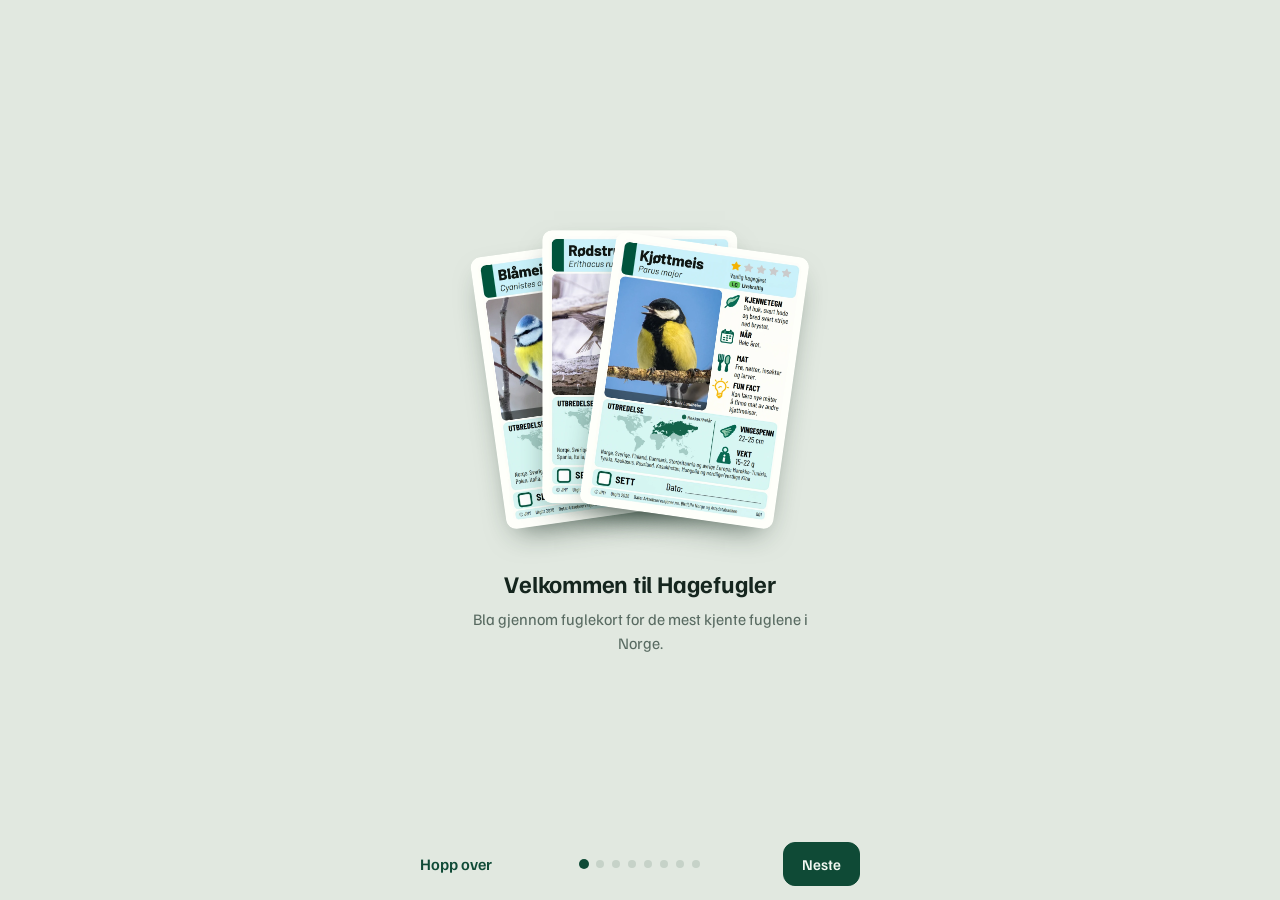
==== app/index.html @ 09ddcf1d "Appen: Profil øverst i menyen og «Få kortene i postkassen» (play-1.0.0-0bf816b11f) Profil først i me" ====
<!doctype html>
<html lang="nb">
<head>
<meta charset="utf-8">
<meta name="viewport" content="width=device-width,initial-scale=1,maximum-scale=1,user-scalable=no,viewport-fit=cover">
<title>Hagefugler</title>
<meta name="description" content="73 hagefugler i Norge som en kortstokk. Bla, søk og kryss av fuglene du har sett.">
<meta name="theme-color" content="#0f4a36">
<meta name="apple-mobile-web-app-capable" content="yes">
<meta name="mobile-web-app-capable" content="yes">
<meta name="apple-mobile-web-app-title" content="Hagefugler">
<meta name="apple-mobile-web-app-status-bar-style" content="black-translucent">
<link rel="manifest" href="manifest.webmanifest">
<link rel="icon" href="icons/icon-192.png">
<link rel="apple-touch-icon" href="icons/apple-touch-icon.png">
<style>
/* Fontene lokalt (ingen kall til Google Fonts): Caveat og Familjen Grotesk, latin og latin-ext, woff2.
   Fra Fontsource 5.3.0 (Google Fonts-filene). SIL Open Font License 1.1: se OFL-Caveat.txt og OFL-FamiljenGrotesk.txt. */
/* «SETT (FØR)» i registreringsmodusen for livslisten: Barlow Semi Condensed Bold, samme fil som Fuglekort-builder setter
   SETT med på kortene (versjon 1.408), bare tegnene i «SETT (FØR)» (fonttools subset, woff). OFL 1.1: se OFL-Barlow.txt. */
@font-face{font-family:'Barlow SC Sett';font-style:normal;font-display:block;font-weight:700;src:url(fonts/barlow-semi-condensed-700-sett.woff) format('woff')}
@font-face{font-family:'Caveat';font-style:normal;font-display:swap;font-weight:500;src:url(fonts/caveat-latin-ext-500-normal.woff2) format('woff2');unicode-range:U+0100-02BA,U+02BD-02C5,U+02C7-02CC,U+02CE-02D7,U+02DD-02FF,U+0304,U+0308,U+0329,U+1D00-1DBF,U+1E00-1E9F,U+1EF2-1EFF,U+2020,U+20A0-20AB,U+20AD-20C0,U+2113,U+2C60-2C7F,U+A720-A7FF}
@font-face{font-family:'Caveat';font-style:normal;font-display:swap;font-weight:500;src:url(fonts/caveat-latin-500-normal.woff2) format('woff2');unicode-range:U+0000-00FF,U+0131,U+0152-0153,U+02BB-02BC,U+02C6,U+02DA,U+02DC,U+0304,U+0308,U+0329,U+2000-206F,U+20AC,U+2122,U+2191,U+2193,U+2212,U+2215,U+FEFF,U+FFFD}
@font-face{font-family:'Caveat';font-style:normal;font-display:swap;font-weight:600;src:url(fonts/caveat-latin-ext-600-normal.woff2) format('woff2');unicode-range:U+0100-02BA,U+02BD-02C5,U+02C7-02CC,U+02CE-02D7,U+02DD-02FF,U+0304,U+0308,U+0329,U+1D00-1DBF,U+1E00-1E9F,U+1EF2-1EFF,U+2020,U+20A0-20AB,U+20AD-20C0,U+2113,U+2C60-2C7F,U+A720-A7FF}
@font-face{font-family:'Caveat';font-style:normal;font-display:swap;font-weight:600;src:url(fonts/caveat-latin-600-normal.woff2) format('woff2');unicode-range:U+0000-00FF,U+0131,U+0152-0153,U+02BB-02BC,U+02C6,U+02DA,U+02DC,U+0304,U+0308,U+0329,U+2000-206F,U+20AC,U+2122,U+2191,U+2193,U+2212,U+2215,U+FEFF,U+FFFD}
@font-face{font-family:'Familjen Grotesk';font-style:normal;font-display:swap;font-weight:400;src:url(fonts/familjen-grotesk-latin-ext-400-normal.woff2) format('woff2');unicode-range:U+0100-02BA,U+02BD-02C5,U+02C7-02CC,U+02CE-02D7,U+02DD-02FF,U+0304,U+0308,U+0329,U+1D00-1DBF,U+1E00-1E9F,U+1EF2-1EFF,U+2020,U+20A0-20AB,U+20AD-20C0,U+2113,U+2C60-2C7F,U+A720-A7FF}
@font-face{font-family:'Familjen Grotesk';font-style:normal;font-display:swap;font-weight:400;src:url(fonts/familjen-grotesk-latin-400-normal.woff2) format('woff2');unicode-range:U+0000-00FF,U+0131,U+0152-0153,U+02BB-02BC,U+02C6,U+02DA,U+02DC,U+0304,U+0308,U+0329,U+2000-206F,U+20AC,U+2122,U+2191,U+2193,U+2212,U+2215,U+FEFF,U+FFFD}
@font-face{font-family:'Familjen Grotesk';font-style:normal;font-display:swap;font-weight:500;src:url(fonts/familjen-grotesk-latin-ext-500-normal.woff2) format('woff2');unicode-range:U+0100-02BA,U+02BD-02C5,U+02C7-02CC,U+02CE-02D7,U+02DD-02FF,U+0304,U+0308,U+0329,U+1D00-1DBF,U+1E00-1E9F,U+1EF2-1EFF,U+2020,U+20A0-20AB,U+20AD-20C0,U+2113,U+2C60-2C7F,U+A720-A7FF}
@font-face{font-family:'Familjen Grotesk';font-style:normal;font-display:swap;font-weight:500;src:url(fonts/familjen-grotesk-latin-500-normal.woff2) format('woff2');unicode-range:U+0000-00FF,U+0131,U+0152-0153,U+02BB-02BC,U+02C6,U+02DA,U+02DC,U+0304,U+0308,U+0329,U+2000-206F,U+20AC,U+2122,U+2191,U+2193,U+2212,U+2215,U+FEFF,U+FFFD}
@font-face{font-family:'Familjen Grotesk';font-style:normal;font-display:swap;font-weight:600;src:url(fonts/familjen-grotesk-latin-ext-600-normal.woff2) format('woff2');unicode-range:U+0100-02BA,U+02BD-02C5,U+02C7-02CC,U+02CE-02D7,U+02DD-02FF,U+0304,U+0308,U+0329,U+1D00-1DBF,U+1E00-1E9F,U+1EF2-1EFF,U+2020,U+20A0-20AB,U+20AD-20C0,U+2113,U+2C60-2C7F,U+A720-A7FF}
@font-face{font-family:'Familjen Grotesk';font-style:normal;font-display:swap;font-weight:600;src:url(fonts/familjen-grotesk-latin-600-normal.woff2) format('woff2');unicode-range:U+0000-00FF,U+0131,U+0152-0153,U+02BB-02BC,U+02C6,U+02DA,U+02DC,U+0304,U+0308,U+0329,U+2000-206F,U+20AC,U+2122,U+2191,U+2193,U+2212,U+2215,U+FEFF,U+FFFD}
@font-face{font-family:'Familjen Grotesk';font-style:normal;font-display:swap;font-weight:700;src:url(fonts/familjen-grotesk-latin-ext-700-normal.woff2) format('woff2');unicode-range:U+0100-02BA,U+02BD-02C5,U+02C7-02CC,U+02CE-02D7,U+02DD-02FF,U+0304,U+0308,U+0329,U+1D00-1DBF,U+1E00-1E9F,U+1EF2-1EFF,U+2020,U+20A0-20AB,U+20AD-20C0,U+2113,U+2C60-2C7F,U+A720-A7FF}
@font-face{font-family:'Familjen Grotesk';font-style:normal;font-display:swap;font-weight:700;src:url(fonts/familjen-grotesk-latin-700-normal.woff2) format('woff2');unicode-range:U+0000-00FF,U+0131,U+0152-0153,U+02BB-02BC,U+02C6,U+02DA,U+02DC,U+0304,U+0308,U+0329,U+2000-206F,U+20AC,U+2122,U+2191,U+2193,U+2212,U+2215,U+FEFF,U+FFFD}
</style>
<style>:root{padding-top:env(safe-area-inset-top,0px);padding-bottom:env(safe-area-inset-bottom,0px)}body{margin:0}img{max-width:100%}[hidden]{display:none!important}</style>
</head>
<body>
<style>
:root{
  --bg:#e1e8e0; --bg-hi:#f3f6f0; --ink:#15251e; --muted:#586a61; --line:#c6d2c8;
  --surface:#f7f9f4; --surface-2:#e9efe8; --spruce:#0f4a36; --spruce-ink:#0f4a36; --on-spruce:#f3f8f2;
  --gold:#eea914; --gold-ink:#8a5a00; --track:#cfdacf; --shadow:22,44,33; --scrim:rgba(12,26,20,.36); --rec:#d6452f; --ok:#2f9a5f; --warn-bg:#fdf1d6; --warn-ink:#6b4700; --modus:#b84a25; --modus-bg:#fbede6;
  --card-cream:#fdfcf3; --card-ink:#14231d; --card-teal:#d5eeee; --card-gold:#f4b41a; --card-green:#0f4a36; --pen:#1c3aa0; --strek:#1c3aa0;
  --font:"Familjen Grotesk", ui-sans-serif, system-ui, -apple-system, "Segoe UI", Roboto, sans-serif;
  --hand:"Caveat", "Segoe Print", "Bradley Hand", "Comic Sans MS", cursive;
  color-scheme:light;
}
@media (prefers-color-scheme: dark){
  :root:not([data-theme="light"]){
    --bg:#0c1712; --bg-hi:#18291f; --ink:#e3ebe5; --muted:#8fa298; --line:#26392f;
    --surface:#122019; --surface-2:#1a2b22; --spruce:#1d6a4d; --spruce-ink:#8bd0aa; --on-spruce:#f3f8f2;
    --gold:#f2b421; --gold-ink:#f2c24f; --track:#26382e; --shadow:0,0,0; --scrim:rgba(0,0,0,.56); --rec:#ef6a52; --ok:#5cc58a; --warn-bg:#3a2e12; --warn-ink:#f2d08a; --strek:#a9bbff; --modus:#f08a5d; --modus-bg:#3a241b;
    color-scheme:dark;
  }
}
:root[data-theme="dark"]{
  --bg:#0c1712; --bg-hi:#18291f; --ink:#e3ebe5; --muted:#8fa298; --line:#26392f;
  --surface:#122019; --surface-2:#1a2b22; --spruce:#1d6a4d; --spruce-ink:#8bd0aa; --on-spruce:#f3f8f2;
  --gold:#f2b421; --gold-ink:#f2c24f; --track:#26382e; --shadow:0,0,0; --scrim:rgba(0,0,0,.56); --rec:#ef6a52; --ok:#5cc58a; --warn-bg:#3a2e12; --warn-ink:#f2d08a; --strek:#a9bbff; --modus:#f08a5d; --modus-bg:#3a241b;
  color-scheme:dark;
}
*{box-sizing:border-box}
html{height:100%;box-sizing:border-box;touch-action:pan-x pan-y}   /* the page itself never zooms */
body{height:100%;margin:0;overflow:hidden;font-family:var(--font);color:var(--ink);
  background:radial-gradient(ellipse 75% 58% at 50% 46%, var(--bg-hi), var(--bg) 72%) var(--bg);
  -webkit-tap-highlight-color:transparent;-webkit-font-smoothing:antialiased}
button,input,textarea{font:inherit;color:inherit}
button{cursor:pointer;touch-action:manipulation}
:focus-visible{outline:2px solid var(--spruce-ink);outline-offset:2px}
.sr{position:absolute;width:1px;height:1px;overflow:hidden;clip:rect(0 0 0 0);white-space:nowrap}

/* ---------- shell ---------- */
.app{height:100%;display:grid;grid-template-columns:minmax(0,1fr);grid-template-rows:auto auto auto minmax(0,1fr) auto;padding-inline:16px;max-width:1100px;margin:0 auto}
.app>.top{grid-row:1}.app>.tellebar{grid-row:2}.app>.oppdrag-stripe{grid-row:3}.app>.stage{grid-row:4}.app>.bottom{grid-row:5}
.top{display:flex;align-items:center;gap:8px;padding-block:12px 2px}
.brand{flex:1;min-width:0}
.brand h1{margin:0;font-size:17px;font-weight:700;letter-spacing:-.01em;line-height:1.2}
.brand p{margin:2px 0 0;font-size:12.5px;color:var(--muted);font-variant-numeric:tabular-nums;white-space:nowrap;overflow:hidden;text-overflow:ellipsis}
.iconbtn{width:42px;height:42px;border-radius:50%;display:grid;place-items:center;border:1px solid var(--line);
  background:color-mix(in srgb, var(--surface) 55%, transparent);transition:background .2s, transform .15s}
.iconbtn:hover{background:var(--surface-2)}
.iconbtn:active{transform:scale(.94)}
.iconbtn svg{width:20px;height:20px}
/* the ring top right: the icon of your title, and the way to the next title around it */
.ring{position:relative;border-color:transparent}
.ring svg,.ring .ti{position:absolute;left:50%;top:50%}
.ring svg{width:42px;height:42px;margin:-21px 0 0 -21px;transform:rotate(-90deg)}
.ring .ti{width:31px;height:31px;margin:-15.5px 0 0 -15.5px;border-radius:50%;box-shadow:0 0 0 1px rgba(0,0,0,.06)}
.ring .ti.pop{animation:ringpop .7s cubic-bezier(.3,1.7,.5,1)}
@keyframes ringpop{0%{transform:scale(.4)}100%{transform:scale(1)}}
.ring circle{fill:none;stroke-width:3.2}
.ring .trk{stroke:var(--track)}
.ring .arc{stroke:var(--gold);stroke-linecap:round;transition:stroke-dasharray .6s cubic-bezier(.2,.8,.2,1)}

/* ---------- deck ---------- */
.stage{position:relative;min-height:0;container-type:size;display:grid;place-items:center;touch-action:pan-y;user-select:none;-webkit-user-select:none;-webkit-touch-callout:none}
.float{animation:bob 6.5s ease-in-out infinite alternate}
@keyframes bob{from{transform:translateY(2px)}to{transform:translateY(-7px)}}
.stage.dragging .float,.stage.holding .float,.stage.riffling .float{animation-play-state:paused}
.deck{position:relative;width:min(100cqw - 10px, (100cqh - 58px) * .7143, 470px);aspect-ratio:1060/1484;margin-top:-16px;
  transition:transform .3s ease-out}
.card{position:absolute;inset:0;transform-origin:50% 88%;will-change:transform;perspective:1800px;container-type:inline-size;
  transition:transform var(--dur,.46s) cubic-bezier(.2,.75,.2,1), opacity var(--dur,.35s) ease}
.card.no-anim,.stage.dragging .card{transition:none}
.stage.riffling .card{transition-timing-function:cubic-bezier(.25,.6,.3,1), ease}
.card.is-top .front{touch-action:none;cursor:grab}
.card.held .front{cursor:grabbing}
.card.held .face{box-shadow:0 1cqw 2cqw rgba(var(--shadow),.18), 0 12cqw 22cqw -4cqw rgba(var(--shadow),.55)}
.card:not(.is-top){pointer-events:none}
.card .inner{position:absolute;inset:0;transform-style:preserve-3d;transition:transform .62s cubic-bezier(.3,.7,.15,1)}
.card.flipped .inner{transform:rotateY(180deg)}
.face{position:absolute;inset:0;border-radius:5.07cqw;-webkit-backface-visibility:hidden;backface-visibility:hidden;
  box-shadow:0 .4cqw 1.2cqw rgba(var(--shadow),.16), 0 5cqw 11cqw -3cqw rgba(var(--shadow),.42)}
.front{background-image:var(--cardsprite);background-size:1000% calc(var(--rows, 10) * 100%)}
.front img{display:block;width:100%;height:100%;border-radius:inherit;pointer-events:none;-webkit-user-drag:none}
.card:not(.is-top) .face{box-shadow:0 .3cqw 1cqw rgba(var(--shadow),.14), 0 3cqw 7cqw -3cqw rgba(var(--shadow),.3)}

/* pen marks on the printed SETT field */
.tick{position:absolute;overflow:visible;pointer-events:none}
/* a bird registered today: a green label in the corner of the picture */
.idag-merke{position:absolute;z-index:3;display:none;align-items:center;gap:.3em;padding:.42em .8em .42em .6em;border-radius:99px;pointer-events:none;
  background:#1f8a4c;color:#fff;font-family:var(--font);font-weight:800;font-size:3.5cqw;line-height:1;letter-spacing:.01em;white-space:nowrap;
  box-shadow:0 .5cqw 1.6cqw rgba(0,0,0,.28),0 0 0 .45cqw rgba(255,255,255,.9)}
.idag-merke svg{width:1.05em;height:1.05em}
.card.idag .idag-merke{display:flex}
.card.idag .idag-merke.ny{animation:pop .55s cubic-bezier(.3,1.7,.5,1)}
/* iPhone (Safari) lets labels with their own layer show through a turned card: hidden on the back, from the
   middle of the turn */
.card .idag-merke,.card .xmerke,.card .tall{-webkit-backface-visibility:hidden;backface-visibility:hidden;transition:visibility 0s .2s}
.card.flipped .idag-merke,.card.flipped .xmerke,.card.flipped .tall{visibility:hidden}
.tick path{fill:none;stroke:var(--pen);stroke-width:8.5;stroke-linecap:round;stroke-linejoin:round;
  stroke-dasharray:1;stroke-dashoffset:1;opacity:0;transition:stroke-dashoffset .38s cubic-bezier(.5,0,.3,1), opacity 0s linear .38s}
.seen .tick path{stroke-dashoffset:0;opacity:1;transition:stroke-dashoffset .38s cubic-bezier(.5,0,.3,1), opacity 0s}
.sett-hit{position:absolute;background:none;border:0;border-radius:2cqw;padding:0}
/* the picture field: a tap opens it in full screen (found from the tap position, so a swipe can still start there);
   this button is only for the keyboard */
.bilde-hit{position:absolute;background:none;border:0;border-radius:2cqw;padding:0;pointer-events:none}
.dato{position:absolute;display:block;pointer-events:none}
.hand{position:absolute;bottom:22%;font-family:var(--hand);font-weight:600;font-size:7cqw;line-height:1;color:var(--pen);
  white-space:nowrap;transform:rotate(-2.5deg);transform-origin:0 100%;pointer-events:none;
  clip-path:inset(-30% 100% -30% 0);transition:clip-path .55s steps(14, end) .12s}
.seen .hand{clip-path:inset(-30% -10% -30% 0)}
.dato:focus-within{outline:2px solid var(--pen);outline-offset:1px;border-radius:1.5cqw}
/* "× 7": how many days the bird has been seen, written by the SETT label */
.antall{position:absolute;display:flex;align-items:center;font-family:var(--hand);font-weight:600;font-size:6.8cqw;line-height:1;
  color:var(--pen);white-space:nowrap;transform:rotate(-4deg);pointer-events:none}
.antall.pop{animation:pop .55s cubic-bezier(.3,1.7,.5,1)}
.antall.tre{font-size:5.4cqw}
@keyframes pop{from{transform:rotate(-14deg) scale(.3);opacity:0}to{transform:rotate(-4deg) scale(1);opacity:1}}
/* counting: the number of this species in the count, as a sticker on the corner of the card */
.tall{position:absolute;right:-2.6cqw;top:-2.6cqw;min-width:13cqw;height:13cqw;padding:0 2.6cqw;border-radius:99px;display:none;place-items:center;
  background:var(--card-gold);color:#1b1402;font-weight:800;font-size:6.6cqw;font-variant-numeric:tabular-nums;letter-spacing:-.02em;
  border:.8cqw solid #fff8e1;box-shadow:0 1cqw 3cqw rgba(20,35,29,.35);transform:rotate(8deg);pointer-events:none}
.telling .tall.on{display:grid}
.tall.pop{animation:tallpop .35s cubic-bezier(.3,1.7,.5,1)}
@keyframes tallpop{from{transform:rotate(8deg) scale(.55)}to{transform:rotate(8deg) scale(1)}}

/* back of the card: the days this bird was seen, on a note over the deck's back */
.logg{position:absolute;left:6.5%;right:6.5%;top:32%;bottom:5%;display:flex;flex-direction:column;overflow:hidden;
  background:color-mix(in srgb, var(--card-cream) 96%, transparent);color:var(--card-ink);border-radius:3.6cqw;
  border:.35cqw solid rgba(20,35,29,.14);box-shadow:0 1.2cqw 5cqw -1cqw rgba(20,35,29,.4)}
.logg[hidden]{display:none}
.lh{display:grid;gap:.8cqw;padding:4.2cqw 5cqw 3cqw;border-bottom:.35cqw solid #e6e3cf}
.lh b{font-size:6.6cqw;font-weight:700;letter-spacing:-.015em;line-height:1.05}
.lh span{font-size:3.9cqw;color:#4c5c54}
.lniva{display:flex;align-items:center;gap:2cqw;margin-top:.6cqw}
.nchip{font-style:normal;font-weight:700;font-size:3.3cqw;line-height:1.2;padding:.5cqw 2.2cqw;border-radius:99px;color:#1c2a22;letter-spacing:.02em;
  box-shadow:inset 0 0 0 .25cqw rgba(20,35,29,.12)}
.n1{background:linear-gradient(115deg,#d9965c,#f8d6b2 45%,#b97a45)}
.n2{background:linear-gradient(115deg,#dfe5ea,#ffffff 45%,#c9d2d8)}
.n3{background:linear-gradient(115deg,#f3c95f,#fff3c4 45%,#e5ad2c)}
.n4{background:linear-gradient(115deg,#ffb3b3,#fff1a8 20%,#b8ffb0 40%,#a8f3ff 60%,#c3b5ff 80%,#ffb3e6)}
.llist{list-style:none;margin:0;padding:.5cqw 2.5cqw .5cqw 5cqw;flex:1;min-height:0;overflow-y:auto;overscroll-behavior:contain;touch-action:pan-y}
.llist li{display:grid;grid-template-columns:auto 1fr auto;align-items:center;gap:3.4cqw;min-height:12.5cqw;border-bottom:.3cqw dashed #dcd8c2}
.llist li:last-child{border-bottom:0}
.ld{font-family:var(--hand);font-weight:600;font-size:7.4cqw;line-height:1;color:var(--pen);transform:rotate(-2deg)}
.lw{font-size:3.6cqw;line-height:1.25;color:#56665e}
.lw b{font-weight:700;color:var(--card-green)}
.ldel{width:10.5cqw;height:10.5cqw;padding:0;border:0;border-radius:50%;background:none;display:grid;place-items:center;color:#6d7a72}
.ldel svg{width:4.2cqw;height:4.2cqw}
.ldel:hover{background:rgba(20,35,29,.07)}


/* ---------- glinskort: the printed border turns Bronse (1), Sølv (2), Gull (3) and at last Holo (4) ----------
   A metal band over the card's white edge and gold double line (about 3.75 % of the width); the rest of the
   card is untouched. A streak of light moves along it: by itself, or following the finger, the mouse or the
   tilt of the phone (--mx/--my, 0–100 %). */
@property --mx{syntax:'<percentage>';inherits:true;initial-value:50%}
@property --my{syntax:'<percentage>';inherits:true;initial-value:50%}
.mkant{position:absolute;inset:0;border-radius:inherit;padding:3.75cqw;pointer-events:none;display:none;--mx:30%;--my:50%;
  -webkit-mask:linear-gradient(#000 0 0) content-box,linear-gradient(#000 0 0);-webkit-mask-composite:xor;
          mask:linear-gradient(#000 0 0) content-box exclude,linear-gradient(#000 0 0)}
[data-niva] .mkant{display:block}
.mkant i{position:absolute;inset:0;border-radius:inherit;display:block}
.mkant::after{content:"";position:absolute;inset:0;border-radius:inherit;box-shadow:inset 0 0 0 .35cqw rgba(0,0,0,.18)}
.mkant::before{content:"";position:absolute;inset:3.75cqw;border-radius:1.4cqw;box-shadow:0 0 0 .3cqw rgba(0,0,0,.15)}
[data-niva="1"] .mk-metall{background:linear-gradient(135deg,#5a2d0f 0%,#e2a36e 16%,#9a5829 30%,#f8d0a8 46%,#87491f 60%,#d99459 78%,#4d260b 100%)}
[data-niva="2"] .mk-metall{background:linear-gradient(135deg,#7f878d 0%,#eef1f3 16%,#a7afb5 30%,#fbfcfd 46%,#949ca2 60%,#e3e7ea 78%,#7a8288 100%)}
[data-niva="3"] .mk-metall{background:linear-gradient(135deg,#7d4f06 0%,#f7d97d 16%,#b67f1a 30%,#fff3c2 46%,#a36c0e 60%,#f2cb58 78%,#6f4605 100%)}
[data-niva="4"] .mk-metall{background:linear-gradient(115deg,#ff7b7b,#ffd76b,#8dff8a,#72e5ff,#8b87ff,#ff86d8,#ff7b7b,#ffd76b,#8dff8a,#72e5ff);
  background-size:300% 300%;background-position:var(--mx) var(--my)}
[data-niva="4"] .mk-metall::after{content:"";position:absolute;inset:0;border-radius:inherit;
  background:linear-gradient(135deg,rgba(255,255,255,.35),rgba(255,255,255,0) 40%,rgba(255,255,255,.3) 70%,rgba(255,255,255,0));mix-blend-mode:soft-light}
.mk-lys{background:linear-gradient(115deg,transparent 38%,rgba(255,255,255,.95) 50%,transparent 62%);background-size:300% 300%;
  background-position:var(--mx) var(--my);mix-blend-mode:overlay}
[data-niva="4"] .mk-lys{mix-blend-mode:soft-light}
/* the light drifts slowly back and forth when nothing steers it */
@keyframes drift{0%{--mx:0%;--my:20%}50%{--mx:60%;--my:70%}100%{--mx:100%;--my:40%}}
.card.is-top[data-niva]:not(.styrt) .mkant{animation:drift 7s ease-in-out infinite alternate}
/* a flash along the border when the card reaches a new level */
.mk-blits{opacity:0;background:linear-gradient(115deg,transparent 35%,#fff 50%,transparent 65%);background-size:300% 300%}
.card.glinsny .mk-blits{animation:blits 1.3s ease-out forwards}
@keyframes blits{0%{background-position:100% 100%;opacity:0}20%{opacity:1}100%{background-position:0% 0%;opacity:0}}


/* ---------- solsikkefrø ---------- */
.froikon{width:1em;height:1em;flex-shrink:0;display:inline-block;vertical-align:-.12em}
.frobtn{height:42px;display:flex;align-items:center;gap:6px;padding:0 12px 0 10px;border-radius:21px;border:1px solid var(--line);
  background:color-mix(in srgb, var(--surface) 55%, transparent);font-weight:700;font-size:14px;font-variant-numeric:tabular-nums;white-space:nowrap;transition:background .2s, transform .15s}
.frobtn:hover{background:var(--surface-2)}
.frobtn:active{transform:scale(.95)}
.frobtn .froikon{width:18px;height:18px}
.frobtn.pluss{animation:froplus .6s ease-out}
@keyframes froplus{30%{background:color-mix(in srgb, var(--gold) 45%, var(--surface));transform:scale(1.08)}}
/* seeds flying from the card to the counter */
.frolag{position:fixed;inset:0;pointer-events:none;z-index:60;overflow:hidden}
.flyfro{position:absolute;left:0;top:0;width:24px;height:24px;margin:-12px 0 0 -12px;will-change:transform,opacity;filter:drop-shadow(0 0 1.5px rgba(255,255,255,.9)) drop-shadow(0 2px 3px rgba(0,0,0,.3))}
.flyfro .froikon{width:100%;height:100%;display:block}
.frostrom{position:fixed;inset:0;width:100vw;height:100vh;pointer-events:none;z-index:60}
.frobtn.mottar{background:color-mix(in srgb, var(--gold) 34%, var(--surface));border-color:color-mix(in srgb, var(--gold) 70%, var(--line))}
.frobtn.fylt{animation:frofylt 1s ease-out}
.frobtn.fram{position:relative;z-index:61;background:var(--surface);box-shadow:0 0 0 2px color-mix(in srgb, var(--gold) 70%, transparent),0 0 26px 6px color-mix(in srgb, var(--gold) 45%, transparent)}
.frobtn.fram.mottar{background:color-mix(in srgb, var(--gold) 34%, var(--surface))}
/* what the seeds were for, just below the counter: one pill per kind, «+400 Registrering 200 × 1★ × 2» (no sum) */
.froplus{position:fixed;right:10px;top:0;z-index:54;pointer-events:none;display:flex;flex-direction:column;align-items:flex-end;gap:5px;visibility:hidden}
.froplus.fram{z-index:62}
.froplus.vis{visibility:visible}
.fp{display:block;max-width:calc(100vw - 20px);overflow:hidden;text-overflow:ellipsis;padding:4px 11px 5px;border-radius:99px;background:var(--gold);color:#1b1402;
  font-size:13px;font-weight:600;line-height:1.15;white-space:nowrap;box-shadow:0 4px 12px -4px rgba(0,0,0,.45), inset 0 0 0 1px rgba(255,255,255,.35);
  animation:fp-inn .35s cubic-bezier(.2,1.4,.4,1) both}
.fp b{font-size:15px;font-weight:800;font-variant-numeric:tabular-nums;letter-spacing:-.01em;margin-right:3px}
.fp em{font-style:normal;font-weight:500;opacity:.78;margin-left:2px;font-variant-numeric:tabular-nums}
.fp em i{font-style:normal}
.fp-neste{background:var(--surface);color:var(--spruce-ink);font-weight:700;box-shadow:0 4px 12px -4px rgba(0,0,0,.35),0 0 0 1px var(--line);animation-delay:.25s}
.froplus.ut .fp{animation:fp-ut .55s ease-in forwards}
@keyframes fp-inn{from{opacity:0;transform:translateY(-6px) scale(.7)}to{opacity:1;transform:none}}
@keyframes fp-ut{to{opacity:0;transform:translateY(-10px) scale(.92)}}
/* while «Trykk for neste» shows: the next tap anywhere goes on to the next event, and does nothing else */
.fest-vent{position:fixed;inset:0;z-index:53;cursor:pointer;background:transparent}
.fest-vent[hidden]{display:none}
.fest.strommer .fest-tekst small,.bfest.strommer .bf-t2 small{visibility:hidden}
.fest.strommer,.bfest.strommer{cursor:default}
@keyframes frofylt{0%{box-shadow:0 0 0 0 color-mix(in srgb, var(--gold) 75%, transparent)}100%{box-shadow:0 0 0 16px color-mix(in srgb, var(--gold) 0%, transparent)}}
/* the menu at the top right */
.meny-bak{position:fixed;inset:0;z-index:44}
.meny{position:fixed;z-index:45;min-width:228px;padding:6px;border-radius:16px;background:var(--surface);color:var(--ink);border:1px solid var(--line);
  box-shadow:0 18px 40px -12px rgba(var(--shadow),.45),0 2px 6px rgba(var(--shadow),.12);transform-origin:top right;opacity:0;transform:scale(.94) translateY(-6px);
  transition:opacity .16s, transform .2s cubic-bezier(.2,.8,.2,1)}
.meny.on{opacity:1;transform:none}
.meny[hidden],.meny-bak[hidden],.meny button[hidden]{display:none}
.meny button{display:flex;align-items:center;gap:12px;width:100%;min-height:48px;padding:10px 12px;border:0;border-radius:11px;background:none;color:inherit;font:inherit;font-size:15.5px;font-weight:600;text-align:left}
.meny button:hover,.meny button:focus-visible{background:var(--surface-2);outline:none}
.meny .mi{width:24px;height:24px;display:grid;place-items:center;color:var(--muted);flex-shrink:0}
.meny .mi svg{width:21px;height:21px}
.meny .mi.q{font-size:19px;font-weight:800;line-height:1}
.meny .mt{flex:1}
.meny kbd{font:inherit;font-size:12px;font-weight:600;color:var(--muted);border:1px solid var(--line);border-radius:6px;padding:1px 7px}
@media (hover:none){.meny kbd{display:none}}
.brand h1{display:flex;min-width:0}
.brand h1 .tn{min-width:0;white-space:nowrap;overflow:hidden;text-overflow:ellipsis}
.brand h1.lang{font-size:14px;line-height:1.15}
.brand h1.lang .tn{white-space:normal;display:-webkit-box;-webkit-box-orient:vertical;-webkit-line-clamp:2;line-clamp:2;overflow-wrap:anywhere}
.tittel-bytt{display:inline-flex;align-items:center;gap:4px;min-width:0;max-width:100%;margin:0 0 0 -4px;padding:0 4px;border:0;border-radius:8px;background:none;text-align:left;font-weight:inherit;line-height:inherit}
.tittel-bytt:hover{background:var(--surface-2)}
.tittel-bytt .pil{flex-shrink:0;font-size:.72em;color:var(--muted);line-height:1}
@media (max-width:400px){.top{gap:5px}.iconbtn{width:38px;height:38px}.frobtn{height:38px;padding:0 9px 0 7px;gap:4px;font-size:13px}.frobtn .froikon{width:16px;height:16px}.brand h1{font-size:16px}}
@media (max-width:370px){.iconbtn{width:36px;height:36px}.frobtn{height:36px}.brand h1{font-size:15px}}
.fro-saldo{display:flex;align-items:center;gap:10px;margin-top:14px}
.fro-saldo .froikon{width:34px;height:34px}
.fro-saldo b{font-size:40px;font-weight:700;letter-spacing:-.03em;line-height:1;font-variant-numeric:tabular-nums}
.fro-saldo span{font-size:14px;color:var(--muted)}
.fro-kilder{list-style:none;margin:14px 0 0;padding:0;border-top:1px solid var(--line)}
.fro-kilder li{display:flex;justify-content:space-between;gap:12px;padding:8px 2px;border-bottom:1px solid var(--line);font-size:14.5px}
.fro-kilder li b{font-variant-numeric:tabular-nums}
/* ---------- Frøbutikken ---------- */
.butikk{list-style:none;margin:0 -8px;padding:0}
.butikk li{display:flex;align-items:center;gap:12px;padding:7px 8px;border-radius:14px}
.butikk li.empty{display:block}
.butikk li.bk-stj{padding:12px 8px 2px;font-size:13px}
.butikk li.bk-stj:first-child{padding-top:0}
.bk-t{flex:1;min-width:0;display:grid;gap:1px}
.bk-t b{font-weight:600;font-size:15.5px;white-space:nowrap;overflow:hidden;text-overflow:ellipsis}
.bk-t small{font-size:12.5px;color:var(--muted)}
.bk-kort{position:relative;width:34px;aspect-ratio:750/1050;border-radius:4px;overflow:hidden;flex-shrink:0;box-shadow:0 3px 8px -3px rgba(var(--shadow),.5)}
.bk-kort img{display:block;width:100%;height:100%}
.bk-kort b{position:absolute;inset:0;display:grid;place-items:center;color:#ffe3a3;font-size:17px;font-weight:800;text-shadow:0 0 8px rgba(255,190,80,.9);background:rgba(10,20,14,.38)}
.bk-kort.kjopt b{color:#fff;background:rgba(31,111,74,.6);text-shadow:none}
.bk-kort.kjopt b svg{width:60%;height:auto}
.bk-kjop{display:flex;align-items:center;gap:5px;white-space:nowrap;font-variant-numeric:tabular-nums;flex-shrink:0}
.bk-kjop .froikon{width:15px;height:15px}
.bk-kjop[disabled]{opacity:.55;cursor:default}
.bk-go{flex:1;min-width:0;display:flex;align-items:center;gap:12px;border:0;background:none;padding:0;text-align:left;color:inherit}
.bk-go .ph{width:40px;height:40px;border-radius:10px;flex-shrink:0}
/* a multiplier: a round sticker, gold; ×10 in all colours */
.xdisk{width:42px;height:42px;border-radius:50%;display:grid;place-items:center;flex-shrink:0;font-weight:900;font-size:15px;letter-spacing:-.04em;color:#4a2a00;box-sizing:border-box;
  border:3px solid #fffdf6;background:radial-gradient(circle at 32% 26%,#fff6cf 0,#f9d45e 34%,#eaa922 68%,#c07d0a 100%);box-shadow:0 2px 3px rgba(35,22,0,.35),0 5px 10px -4px rgba(35,22,0,.3);transform:rotate(-10deg)}
.xdisk.x10{color:#fff;text-shadow:0 1px 2px rgba(0,0,0,.5);background:conic-gradient(from 20deg,#ff8a8a,#ffd24d,#7fe07a,#6fd8f0,#9b8cff,#ff8ad8,#ff8a8a)}
.bk-go[disabled]{cursor:default}
/* Frøbutikken: the balance and the tabs stay at the top; each tab fits on one phone screen */
.bk-saldo{display:flex;align-items:baseline;gap:8px;margin-top:4px}
.bk-saldo .froikon{width:24px;height:24px;align-self:center}
.bk-saldo b{font-size:30px;font-weight:700;letter-spacing:-.03em;line-height:1;font-variant-numeric:tabular-nums}
.bk-saldo span{font-size:14px;color:var(--muted)}
.bk-tit{margin:4px 0 0;font-size:12.5px;color:var(--muted)}
#butikkTopp .angre{margin:10px 0 0}
#butikkBody{padding-top:14px}
#butikkBody > :first-child{margin-top:0}
.faner button[hidden],.faner[hidden]{display:none}
#butikkFaner button{font-size:13.5px;padding-inline:4px}
.fane-n{display:inline-grid;place-items:center;min-width:17px;height:17px;padding:0 4px;box-sizing:border-box;margin-left:4px;border-radius:9px;
  background:var(--gold);color:#1b1402;font-size:10.5px;font-weight:800;line-height:1;vertical-align:1px;font-variant-numeric:tabular-nums}
.bk-cap{margin:12px 0 0}
.bk-rute{list-style:none;margin:14px 0 0;padding:0;display:grid;grid-template-columns:1fr 1fr;gap:6px}
.bk-flis{width:100%;height:100%;box-sizing:border-box;display:flex;align-items:center;gap:8px;padding:6px 8px;border:1px solid var(--line);border-radius:12px;
  background:var(--surface);color:inherit;font:inherit;text-align:left;min-height:52px}
.bk-flis .bk-kort{width:24px;border-radius:3px}
.bk-flis .bk-kort b{font-size:13px}
.bk-flis .ph{width:34px;height:34px;border-radius:8px;flex-shrink:0}
.bk-flis .bk-t{gap:2px}
.bk-flis .bk-t b{font-size:13.5px;line-height:1.15;white-space:normal;display:-webkit-box;-webkit-line-clamp:2;-webkit-box-orient:vertical;overflow:hidden;hyphens:auto;-webkit-hyphens:auto;overflow-wrap:break-word}
.bk-flis small{display:flex;align-items:center;gap:6px;font-size:12px;color:var(--muted);font-variant-numeric:tabular-nums}
.bk-flis small .stars{font-size:10px;color:var(--gold)}
.bk-flis .bk-p,.bk-flis .bk-ok{display:inline-flex;align-items:center;gap:3px}
.bk-flis .froikon{width:12px;height:12px}
.bk-flis .bk-ok svg{width:12px;height:12px}
.bk-flis.nok{border-color:color-mix(in srgb, var(--ok) 55%, var(--line));background:color-mix(in srgb, var(--ok) 6%, var(--surface))}
.bk-flis.nok .bk-p{color:var(--ok);font-weight:700}
.bk-flis.kjopt .bk-ok{color:var(--ok);font-weight:600}
.bk-mult{list-style:none;margin:16px -4px 0;padding:0;display:grid;grid-template-columns:repeat(5,1fr);gap:2px}
.bk-mflis{width:100%;display:grid;justify-items:center;gap:7px;padding:4px 0 6px;border:0;border-radius:12px;background:none;color:inherit;font:inherit}
.bk-mflis .xdisk{width:52px;height:52px;font-size:17px;position:relative}
.bk-mflis.kjopt .xdisk,.bk-mflis.nok .xdisk{opacity:1}
.bk-mflis:not(.nok):not(.kjopt) .xdisk{opacity:.5;filter:saturate(.5)}
.bk-mflis small{display:block;max-width:100%;font-size:11px;font-weight:700;color:var(--muted);
  white-space:nowrap;overflow:hidden;text-overflow:ellipsis;font-variant-numeric:tabular-nums;letter-spacing:-.01em}
.bk-mflis.nok small{color:var(--ok)}
.bk-mflis.kjopt small{color:var(--ink);font-weight:600}
.bk-hake{position:absolute;right:-5px;bottom:-5px;width:20px;height:20px;border-radius:50%;background:var(--ok);color:#fff;display:grid;place-items:center;box-shadow:0 0 0 2px var(--surface)}
.bk-hake svg{width:12px;height:12px}
.bk-mer{margin-top:6px;font-size:13px}
.bk-mer summary{cursor:pointer;color:var(--spruce-ink);font-weight:600;padding:4px 0}
.bk-mer .cap{margin:6px 0 0}
.bak-grid.bak5{grid-template-columns:repeat(5,1fr);gap:14px 8px;margin-top:14px}
.bak5 li{gap:4px}
.bak5 .bak-bilde{border-radius:5px}
.bak5 small{display:flex;align-items:center;gap:3px;font-size:11.5px;font-weight:700;color:var(--muted);font-variant-numeric:tabular-nums}
.bak5 small .froikon{width:11px;height:11px}
.bak5 small.nok{color:var(--ok)}
.bak5 small.bruk{color:var(--ok)}
.bak5 small.har{color:var(--ink);font-weight:600}
/* Ledertavlen */
.tv-meg{display:flex;align-items:center;gap:12px;padding:12px;border:1px solid var(--line);border-radius:16px;background:var(--surface-2)}
.tv-meg .ti{width:44px;height:44px;flex-shrink:0}
.tv-t{flex:1;min-width:0;display:grid;gap:2px}
.tv-t b{font-weight:600;font-size:15px;white-space:nowrap;overflow:hidden;text-overflow:ellipsis}
.tv-t small{font-size:12.5px;color:var(--muted);font-variant-numeric:tabular-nums}
.tavle{list-style:none;margin:0 -8px;padding:0}
.tavle li{border-radius:12px}
.tv-rad{display:flex;align-items:center;gap:10px;width:100%;padding:7px 8px;border:0;border-radius:12px;background:none;color:inherit;font:inherit;text-align:left}
button.tv-rad:hover{background:var(--surface-2)}
button.tv-rad:focus-visible{outline:2px solid var(--spruce-ink);outline-offset:-2px}
.tv-t.skjult b{font-style:italic;font-weight:500;color:var(--muted)}
.tv-varsel{display:grid;gap:8px;justify-items:start;margin:12px 0 0;padding:11px 12px;border-radius:12px;background:var(--warn-bg);color:var(--warn-ink);font-size:13.5px;line-height:1.4}
.tv-varsel .textbtn{padding:2px 0;color:inherit;text-decoration:underline}
.tv-varsel+.tv-varsel{margin-top:8px}
.tv-valg{margin:0 0 10px}
.tv-periode{margin:0 0 12px;line-height:1.45}
.tv-periode b{color:var(--ink)}
.tv-merket{display:inline-grid;place-items:center;width:16px;height:16px;margin-left:6px;border-radius:50%;vertical-align:1px;
  background:var(--warn-bg);color:var(--warn-ink);box-shadow:inset 0 0 0 1px color-mix(in srgb, var(--warn-ink) 45%, transparent);font-size:11px;font-weight:800}
.tv-forrige{margin-top:18px}
.tv-forrige h4{margin:0 0 6px;font-size:12px;font-weight:700;letter-spacing:.1em;text-transform:uppercase;color:var(--muted)}
.tv-forrige ol{list-style:none;margin:0;padding:0;display:grid;gap:2px}
.tv-forrige li{display:grid;grid-template-columns:26px 1fr;column-gap:10px;align-items:center;padding:5px 8px;border-radius:12px}
.tv-forrige li.meg{background:color-mix(in srgb, var(--gold) 16%, transparent)}
.tv-forrige li b{font-size:14.5px;font-weight:600;min-width:0;white-space:nowrap;overflow:hidden;text-overflow:ellipsis}
.tv-forrige li small{grid-column:2;font-size:12.5px;color:var(--muted);font-variant-numeric:tabular-nums}
.tv-med{grid-row:span 2;width:26px;height:26px;border-radius:50%;display:grid;place-items:center;font-size:13px;font-weight:800;color:#3b2a00;
  background:radial-gradient(circle at 35% 30%, #fff6cf 0, #f7cf5a 40%, #d99a12 100%)}
.tv-med.m2{color:#2f3740;background:radial-gradient(circle at 35% 30%, #fff 0, #d9dee3 40%, #9aa4ae 100%)}
.tv-med.m3{color:#3d2412;background:radial-gradient(circle at 35% 30%, #ffe6cf 0, #d99a62 40%, #9a5a2c 100%)}
.tavle li.meg{background:color-mix(in srgb, var(--gold) 16%, transparent);box-shadow:inset 0 0 0 1px color-mix(in srgb, var(--gold) 55%, transparent)}
.tavle .ti{width:30px;height:30px;flex-shrink:0}
.tv-nr{width:26px;flex-shrink:0;text-align:right;font-weight:700;font-size:14px;color:var(--muted);font-variant-numeric:tabular-nums}
.tavle li:nth-child(-n+3) .tv-nr,.tavle .tv-nr.topp{color:var(--gold-ink)}
.tv-fro{font-weight:700;font-size:15px;font-variant-numeric:tabular-nums}
.tv-ant{display:grid;justify-items:end;line-height:1.05}
.tv-ant small{font-size:11px;font-weight:500;color:var(--muted)}
.tv-etter{margin-bottom:6px}
.tavle li.tv-mer{display:flex;justify-content:center;color:var(--muted);padding:0 8px}
.tv-status{margin:12px 0 0}
.tv-slett{color:var(--rec);padding-left:0}
.felt{display:block;margin:16px 0 6px;font-size:14px;font-weight:600}
.felt small{display:block;margin-top:2px;font-weight:400;color:var(--muted);font-size:12.5px}
.dlg-felt small{font-weight:400;color:var(--muted);font-size:12.5px;margin-top:-4px}
.felt-inp,.dlg-felt input,.dlg-felt select,.nv-valg select{width:100%;box-sizing:border-box;border:1px solid var(--line);border-radius:12px;padding:10px 12px;font:inherit;font-size:16px;background:var(--surface);color:var(--ink)}
.felt-inp,.dlg-felt input{max-width:160px;letter-spacing:.08em;font-variant-numeric:tabular-nums}
.felt-inp:disabled{opacity:.5}
.dlg-felt{display:grid;gap:6px;margin:12px 0 8px;font-size:14px;font-weight:600;color:var(--ink)}
.nv-valg{display:grid;gap:10px;margin-top:4px}
.nv-valg label{display:grid;gap:4px;font-size:13px;font-weight:600;color:var(--muted)}
#nvTilf{padding-left:0;margin-top:6px}
#delingSek #slettMeg{margin-top:12px}
@media (max-height:760px){
  .bk-tit{display:none}
  .bk-saldo b{font-size:26px}
  .bk-rute{gap:5px}
  #butikkBody{padding-top:22px}
  .bk-flis{min-height:46px;padding:4px 8px}
}
.velg-h{margin:8px 0 0;font-size:17px}
.bak-grid{list-style:none;margin:0;padding:0;display:grid;grid-template-columns:repeat(3,1fr);gap:16px 10px}
.bak-grid li{display:grid;justify-items:center;gap:6px;text-align:center}
.bak-bilde{display:block;width:100%;aspect-ratio:750/1050;padding:0;border:0;border-radius:7px;overflow:hidden;background:var(--track);
  box-shadow:0 6px 14px -6px rgba(var(--shadow),.55)}
.bak-bilde img{display:block;width:100%;height:100%;object-fit:cover}
.bak-grid li.bruk .bak-bilde{box-shadow:0 0 0 3px var(--ok),0 6px 14px -6px rgba(var(--shadow),.55)}
.bak-grid b{font-size:13px;font-weight:600;line-height:1.2}
.bak-grid .btn{padding:6px 10px;font-size:12.5px}
.bak-grid .bk-kjop .froikon{width:13px;height:13px}
.bak-bruk{font-size:12.5px;font-weight:700;color:var(--ok);padding:6px 0}
.dlg-bak{display:block;width:120px;aspect-ratio:750/1050;margin:2px auto 14px;border-radius:8px;box-shadow:0 8px 20px -8px rgba(0,0,0,.5)}
.dlg-bak.stor{width:min(62vw,240px)}
.velg-sok{width:100%;box-sizing:border-box;border:1px solid var(--line);border-radius:12px;padding:10px 12px;font:inherit;font-size:15px;background:var(--surface);color:var(--ink);margin-bottom:8px}
/* the newest purchase can be undone for 2 minutes */
.angre{display:flex;align-items:center;gap:12px;margin:14px 0 4px;padding:10px 10px 10px 14px;border-radius:14px;background:var(--warn-bg);color:var(--warn-ink)}
.angre[hidden]{display:none}
.angre .ang-t{flex:1;min-width:0;display:grid;gap:2px}
.angre b{font-size:14.5px;color:var(--ink)}
.angre small{font-size:12.5px;font-variant-numeric:tabular-nums}
.angre .btn{flex-shrink:0}
/* the multiplier on the front of a card: a sticker stuck on the top left corner, a little crooked, with a white
   die-cut edge, a gloss, and its lower right edge lifting off the card (the flap is the cut-off piece, folded back) */
.xmerke{position:absolute;z-index:4;left:-2.2cqw;top:-2cqw;width:16cqw;height:16cqw;display:none;pointer-events:none;transform:rotate(-13deg);
  filter:drop-shadow(0 .35cqw .4cqw rgba(35,22,0,.4)) drop-shadow(0 1.3cqw 2cqw rgba(35,22,0,.22))}
.card.xm .xmerke{display:block}
.xm-b{position:absolute;inset:0;border-radius:50%;background:#fffdf6;clip-path:polygon(0 0,100% 0,100% 54%,54% 100%,0 100%);
  display:grid;place-content:center;justify-items:center}
.xm-b::before{content:"";position:absolute;inset:1.15cqw;border-radius:50%;box-shadow:inset 0 0 0 .3cqw rgba(150,90,0,.3);
  background:radial-gradient(circle at 32% 26%,#fff6cf 0,#f9d45e 34%,#eaa922 68%,#c07d0a 100%)}
.xm-b::after{content:"";position:absolute;inset:1.15cqw;border-radius:50%;background:linear-gradient(125deg,transparent 26%,rgba(255,255,255,.6) 35%,transparent 44%)}
.xm-b b{position:relative;z-index:1;font-size:5.8cqw;font-weight:900;letter-spacing:-.05em;line-height:1;color:#4a2a00;margin-top:.6cqw}
.xm-b small{position:relative;z-index:1;font-size:1.8cqw;font-weight:800;letter-spacing:.2em;line-height:1;color:#6b4200;margin:.35cqw 0 0 .2cqw;text-transform:uppercase}
.xm-f{position:absolute;left:0;top:0;width:100%;height:100%;border-radius:50%;transform-origin:0 0;transform:translate(154%,154%) matrix(0,-1,-1,0,0,0);
  clip-path:polygon(100% 54%,100% 100%,54% 100%);background:linear-gradient(315deg,#fffdf6 30%,#ebe5d6 62%,#c9c0aa 100%)}
.xmerke.x10 .xm-b::before{background:conic-gradient(from 20deg,#ff8a8a,#ffd24d,#7fe07a,#6fd8f0,#9b8cff,#ff8ad8,#ff8a8a);box-shadow:inset 0 0 0 .3cqw rgba(0,0,0,.12)}
.xmerke.x10 .xm-b b,.xmerke.x10 .xm-b small{color:#fff;text-shadow:0 .2cqw .4cqw rgba(0,0,0,.45)}
.xmerke.x10 .xm-b b{font-size:4.7cqw}
.xmerke.ny{animation:xpaa .75s cubic-bezier(.3,1.6,.5,1)}
@keyframes xpaa{0%{transform:scale(2.6) rotate(-50deg);opacity:0}55%{opacity:1}100%{transform:rotate(-13deg)}}
/* question box */
/* ---------- the picture in full screen ---------- */
.storbilde{position:fixed;inset:0;z-index:53;overflow:hidden;display:grid;align-content:center;justify-items:center;gap:16px;padding:24px 16px;
  background:rgba(6,14,10,0);color:#fff;transition:background .3s;-webkit-tap-highlight-color:transparent}
.storbilde.on{background:rgba(6,14,10,.93)}
.storbilde[hidden]{display:none}
.sb-navn,.sb-valg,.sb-hint,.sb-innst{opacity:0;transition:opacity .2s}
.storbilde.on .sb-navn,.storbilde.on .sb-valg,.storbilde.on .sb-hint,.storbilde.on .sb-innst{opacity:1;transition:opacity .3s .12s}
.sb-navn{text-align:center;display:grid;gap:2px}
.sb-navn b{font-size:22px;letter-spacing:-.01em}
.sb-navn i{font-size:14px;opacity:.75}
/* standing, like the picture on the card (Fuglekort-builder makes the big pictures 675 × 800); as tall as the screen allows */
.sb-spor{position:relative;width:max(160px, min(100%, calc((100vh - 300px) * .84375), 480px));width:max(160px, min(100%, calc((100dvh - 300px) * .84375), 480px));
  aspect-ratio:675/800;touch-action:none;will-change:transform}
.sb-bilde{position:absolute;inset:0;width:100%;height:100%;border:0;padding:0;border-radius:18px;overflow:hidden;background:#1d2a23;
  box-shadow:0 20px 50px -12px rgba(0,0,0,.7);cursor:zoom-out;will-change:transform}
/* the other pictures of the bird on either side: they slide in at full strength when you swipe, nothing fades */
.sb-nabo{position:absolute;top:0;width:100%;height:100%;border-radius:18px;overflow:hidden;background:#1d2a23;pointer-events:none}
.storbilde:not(.on) .sb-nabo{visibility:hidden}
.sb-nabo[hidden]{display:none}
.sb-nabo.forrige{right:calc(100% + 20px)}
.sb-nabo.neste{left:calc(100% + 20px)}
.sb-nabo img{display:block;width:100%;height:100%;object-fit:cover}
/* older data without the big pictures: the picture field cut out of the card (BILDEFELT) */
.sb-nabo img.klipp{position:absolute;left:-11.13%;top:-38.86%;width:194.29%;height:auto;object-fit:initial}
.sb-bilde img{position:absolute;inset:0;width:100%;height:100%;object-fit:cover}
.sb-bilde img.klipp{inset:auto;left:-11.13%;top:-38.86%;width:194.29%;height:auto;object-fit:initial}
.sb-kred{position:absolute;left:10px;bottom:10px;max-width:calc(100% - 20px);font-size:12px;line-height:1.3;background:rgba(0,0,0,.58);color:#fff;
  padding:3px 9px;border-radius:99px;white-space:nowrap;overflow:hidden;text-overflow:ellipsis}
.sb-kred[hidden]{display:none}
.sb-valg{display:flex;background:rgba(255,255,255,.12);border-radius:99px;padding:4px;gap:4px}
.sb-valg button{border:0;background:none;color:#fff;font:inherit;font-weight:700;font-size:15px;padding:10px 16px;min-height:44px;border-radius:99px;transition:background .2s,color .2s}
.sb-valg button[hidden]{display:none}
.sb-valg button[aria-checked="true"]{background:var(--gold);color:#1b1402}
.sb-valg button[aria-disabled="true"]{opacity:.35;text-decoration:line-through;cursor:default}
.sb-valg button:focus-visible{outline:2px solid #fff;outline-offset:2px}
.sb-hint{margin:0;font-size:13px;line-height:1.4;opacity:.75;text-align:center;max-width:320px}
.sb-innst{margin:-8px 0 0;font-size:13px;line-height:1.4;text-align:center;max-width:340px;color:rgba(255,255,255,.85)}
.sb-lenke{border:0;background:none;color:var(--gold);font:inherit;font-weight:700;text-decoration:underline;text-underline-offset:3px;padding:10px 4px;cursor:pointer}
.sb-lenke:focus-visible{outline:2px solid #fff;outline-offset:2px;border-radius:6px}
@media (prefers-reduced-motion: reduce){.storbilde,.sb-navn,.sb-valg,.sb-hint,.sb-innst{transition:none}}
/* peek zoom: a copy of the card or picture grows around the point between two fingers, above everything */
.kikk{position:fixed;inset:0;z-index:57;pointer-events:none;background:rgba(6,14,10,calc(var(--m, 0) * .6))}
.kikk.ut{background:rgba(6,14,10,0);transition:background .22s}
.kikk-boks{position:fixed;will-change:transform}
.kikk-kopi{position:absolute!important;inset:0!important;width:100%!important;height:100%!important;margin:0!important;
  transform:none!important;opacity:1!important;transition:none!important;animation-play-state:running}
.help-track{touch-action:none}
.help-track.drar{scroll-snap-type:none;scroll-behavior:auto}
.dlg{position:fixed;inset:0;z-index:58;display:grid;place-items:center;padding:20px;background:rgba(8,16,12,.55);opacity:0;transition:opacity .2s}
.dlg.on{opacity:1}
.dlg[hidden]{display:none}
.dlg-kort{width:min(420px,100%);background:var(--surface);color:var(--ink);border-radius:18px;padding:20px 20px 16px;box-shadow:0 24px 60px -20px rgba(0,0,0,.6);
  transform:translateY(10px) scale(.97);transition:transform .2s}
.dlg.on .dlg-kort{transform:none}
.dlg-kort h3{margin:0;font-size:19px;line-height:1.25}
.dlg-kort p,.dlg-tekst{margin:10px 0 0;font-size:15px;line-height:1.45;color:var(--muted)}
.dlg-tekst p{margin:0 0 8px}
.dlg-tekst p:last-child{margin-bottom:0}
.dlg-kort p b,.dlg-tekst b{color:var(--ink)}
.dlg-knapper{display:grid;gap:8px;margin-top:18px}
.dlg-knapper .btn{padding:12px 14px;font-size:15px;border-radius:12px}
.dlg-knapper .btn[disabled]{opacity:.55;cursor:default}

/* ---------- dyrekort ---------- */
.bfest.snudd .bf-for .mkant{animation:drift 3.2s ease-in-out .4s infinite alternate}
.kred{position:absolute;left:8%;right:8%;bottom:1.4%;margin:0;padding:.8cqw 2.4cqw;border-radius:99px;background:rgba(253,252,243,.9);color:#3b4a42;
  font-size:2.9cqw;text-align:center;white-space:nowrap;overflow:hidden;text-overflow:ellipsis;pointer-events:none}
.kred[hidden]{display:none}
.card.nybonus .face.front{animation:nybonus 1.8s ease-out}
@keyframes nybonus{0%{box-shadow:0 0 0 0 rgba(236,143,50,.9),0 0 0 0 rgba(236,143,50,.5)}40%{box-shadow:0 0 0 2.5cqw rgba(236,143,50,.35),0 0 12cqw 4cqw rgba(236,143,50,.45)}100%{box-shadow:0 0 0 0 rgba(236,143,50,0),0 0 0 0 rgba(236,143,50,0)}}

/* ---------- the reveal when a bonus card is earned ----------
   Unlike the border celebration: a card falls in face down and rocks, a question mark glows on its back;
   a tap (or a moment's wait) turns it, leaves burst out and a stamp says BONUSKORT. */
.bfest{position:fixed;inset:0;z-index:55;display:grid;place-items:center;align-content:center;gap:22px;padding:24px 16px;overflow:hidden;cursor:pointer;
  background:radial-gradient(ellipse 80% 60% at 50% 42%, rgba(46,78,58,.93), rgba(5,11,8,.96) 72%);opacity:0;visibility:hidden;transition:opacity .35s, visibility 0s .35s}
.bfest.on{opacity:1;visibility:visible;transition:opacity .35s}
.bfest[hidden]{display:none}
.bf-lys{position:absolute;left:50%;top:42%;width:110vmin;height:110vmin;margin:-55vmin 0 0 -55vmin;border-radius:50%;pointer-events:none;
  background:radial-gradient(circle, rgba(255,200,120,.32) 0, rgba(255,200,120,.08) 35%, transparent 62%);opacity:0}
.bfest.on .bf-lys{animation:bf-puls 2.4s ease-in-out infinite}
@keyframes bf-puls{0%,100%{opacity:.5;transform:scale(.9)}50%{opacity:1;transform:scale(1.06)}}
.bf-kort{position:relative;width:min(70vw, 44vh, 340px);aspect-ratio:750/1050;perspective:1600px;container-type:inline-size;transform:translateY(-110vh) rotate(-14deg)}
.bfest.on .bf-kort{animation:bf-fall .95s cubic-bezier(.2,1.25,.45,1) forwards}
@keyframes bf-fall{to{transform:none}}
.bf-inner{position:absolute;inset:0;transform-style:preserve-3d;transition:transform .85s cubic-bezier(.3,.7,.15,1)}
.bfest.on:not(.snudd) .bf-inner{animation:bf-vugg 1.6s ease-in-out 1s infinite}
@keyframes bf-vugg{0%,100%{transform:rotate(0)}20%{transform:rotate(-3deg) scale(1.02)}40%{transform:rotate(3deg) scale(1.02)}60%{transform:rotate(-1.5deg)}80%{transform:rotate(1deg)}}
.bfest.snudd .bf-inner{transform:rotateY(180deg)}
.bf-side{position:absolute;inset:0;border-radius:5.07cqw;overflow:hidden;-webkit-backface-visibility:hidden;backface-visibility:hidden;box-shadow:0 2cqw 8cqw rgba(0,0,0,.55)}
.bf-side img{display:block;width:100%;height:100%}
.bf-for{transform:rotateY(180deg)}
.bfest.on:not(.snudd) .bf-bak{animation:bf-glo 1.6s ease-in-out infinite}
@keyframes bf-glo{50%{box-shadow:0 0 0 1cqw rgba(255,210,130,.6), 0 0 16cqw 4cqw rgba(255,190,90,.45)}}
.bf-q{position:absolute;left:50%;top:60%;width:34cqw;height:34cqw;margin:-17cqw;border-radius:50%;display:grid;place-items:center;
  background:radial-gradient(circle, rgba(255,246,220,.97) 0 55%, rgba(255,220,150,.9));color:#a9461a;font-size:24cqw;font-weight:900;line-height:1;
  box-shadow:0 0 0 1.2cqw rgba(255,255,255,.5), 0 0 10cqw rgba(255,200,110,.9)}
.bfest.on .bf-q{animation:bf-q 1.6s ease-in-out infinite}
@keyframes bf-q{50%{transform:scale(1.08)}}
.bf-ring{position:absolute;left:50%;top:42%;width:40px;height:40px;margin:-20px;border-radius:50%;border:3px solid rgba(255,214,150,.9);opacity:0;pointer-events:none}
.bfest.snudd .bf-ring{animation:bf-ring 1s ease-out .3s forwards}
@keyframes bf-ring{0%{opacity:1;transform:scale(1)}100%{opacity:0;transform:scale(16)}}
.bf-blader{position:absolute;left:50%;top:42%;width:0;height:0;pointer-events:none}
.bf-blad{position:absolute;left:-7px;top:-5px;width:14px;height:9px;border-radius:0 100% 0 100%;background:var(--f);opacity:0}
.bfest.snudd .bf-blad{animation:bf-blad 1.7s cubic-bezier(.15,.7,.3,1) calc(.3s + var(--d)) forwards}
@keyframes bf-blad{0%{opacity:1;transform:translate(0,0) rotate(0) scale(.6)}70%{opacity:1}100%{opacity:0;transform:translate(var(--x),var(--y)) rotate(var(--r)) scale(1.4)}}
.bf-tekst{position:relative;display:grid;justify-items:center;text-align:center;color:#f3f8f2;min-height:118px;align-content:start}
.bf-t1,.bf-t2{display:grid;justify-items:center;gap:6px;grid-area:1/1}
.bf-t1 b{font-size:clamp(22px, 6.4vw, 30px);font-weight:800}
.bf-t1 small,.bf-t2 small{font-size:13px;opacity:.8}
.bf-t2{visibility:hidden}
.bfest.snudd .bf-t1{visibility:hidden}
.bfest.snudd .bf-t2{visibility:visible}
.bf-stempel{font-size:clamp(26px, 8vw, 38px);font-weight:900;letter-spacing:.1em;text-transform:uppercase;color:#ffb35c;padding:2px 16px 4px;
  border:4px solid currentColor;border-radius:10px;transform:rotate(-6deg);opacity:0;margin-bottom:4px}
.bfest.snudd .bf-stempel{animation:bf-stempel .5s cubic-bezier(.3,1.6,.5,1) .55s forwards}
@keyframes bf-stempel{0%{opacity:0;transform:rotate(-6deg) scale(2.4)}60%{opacity:1}100%{opacity:1;transform:rotate(-6deg) scale(1)}}
.bf-art{font-size:20px;font-weight:700}
.bf-info{font-size:14px;opacity:.85}

/* ---------- the celebration when a card gets bronse-, sølv-, gull- or holokant ----------
   The card comes forward over everything, light rays turn behind it, the new border lights up and the
   level is named. Tap to close; it closes by itself after a few seconds. */
.fest{position:fixed;inset:0;z-index:55;display:grid;place-items:center;align-content:center;gap:18px;padding:24px 16px;
  background:rgba(6,14,10,.84);opacity:0;visibility:hidden;transition:opacity .35s, visibility 0s .35s;overflow:hidden;cursor:pointer;
  --glod:#e9eef1;--straale:rgba(235,242,246,.22)}
.fest.on{opacity:1;visibility:visible;transition:opacity .35s}
.fest[hidden]{display:none}
.fest[data-niva="1"]{--glod:#e2a36e;--straale:rgba(226,163,110,.24)}
.fest[data-niva="3"]{--glod:#f6c64a;--straale:rgba(255,205,90,.26)}
.fest[data-niva="4"]{--glod:#b9a4ff;--straale:rgba(190,170,255,.26)}
.fest-straaler{position:absolute;left:50%;top:50%;width:170vmax;height:170vmax;margin:-85vmax 0 0 -85vmax;pointer-events:none;
  background:repeating-conic-gradient(from 0deg, transparent 0deg 7deg, var(--straale) 7deg 14deg);
  -webkit-mask-image:radial-gradient(circle, #000 0, rgba(0,0,0,.6) 22%, transparent 48%);mask-image:radial-gradient(circle, #000 0, rgba(0,0,0,.6) 22%, transparent 48%);
  transform:scale(.4);opacity:0}
.fest.on .fest-straaler{animation:straaler-inn .9s cubic-bezier(.2,.8,.2,1) forwards, snurr 24s linear infinite}
.fest[data-niva="4"].on .fest-straaler{animation:straaler-inn .9s cubic-bezier(.2,.8,.2,1) forwards, snurr 24s linear infinite, regnbue 4s linear infinite}
@keyframes straaler-inn{to{opacity:1;transform:scale(1)}}
@keyframes snurr{from{rotate:0deg}to{rotate:360deg}}
@keyframes regnbue{from{filter:hue-rotate(0deg)}to{filter:hue-rotate(360deg)}}
/* a new title: the icon instead of a card */
.fest-ikon{display:none;margin:0;opacity:0;transform:scale(.4) rotate(-8deg)}
.fest-ikon .ti{width:min(60vw, 38vh, 250px);height:min(60vw, 38vh, 250px);box-shadow:0 0 0 5px var(--glod, #f6c64a),0 24px 60px -16px rgba(0,0,0,.7)}
.fest[data-type="tittel"] .fest-kort,.fest[data-type="merke"] .fest-kort{display:none}
.fest-medalje{display:none;margin:0;opacity:0;transform:scale(.4) rotate(-8deg)}
.fest[data-type="merke"] .fest-medalje{display:block}
.fest[data-type="merke"].on .fest-medalje{animation:ikon-inn .9s cubic-bezier(.25,1.45,.45,1) .05s forwards}
.fm{width:min(52vw, 32vh, 210px);height:min(52vw, 32vh, 210px);border-radius:50%;display:grid;place-items:center;font-weight:900;font-size:min(16vw, 10vh, 66px);
  letter-spacing:-.03em;color:#3b2a00;background:radial-gradient(circle at 35% 30%, #fff6cf 0, #f7cf5a 38%, #d99a12 100%);
  box-shadow:0 0 0 6px #fffaf0,0 0 0 12px color-mix(in srgb, var(--gold) 55%, transparent),0 24px 60px -16px rgba(0,0,0,.7)}
.fm svg{width:46%;height:46%}
.fest[data-plass="2"] .fm{color:#2f3740;background:radial-gradient(circle at 35% 30%, #ffffff 0, #d9dee3 40%, #9aa4ae 100%)}
.fest[data-plass="3"] .fm{color:#3d2412;background:radial-gradient(circle at 35% 30%, #ffe6cf 0, #d99a62 40%, #9a5a2c 100%)}
.fest[data-type="tittel"] .fest-ikon{display:block}
.fest[data-type="tittel"].on .fest-ikon{animation:ikon-inn .9s cubic-bezier(.25,1.45,.45,1) .05s forwards}
@keyframes ikon-inn{to{opacity:1;transform:none}}
.fest-kort{position:relative;margin:0;width:min(74vw, 46vh, 360px);aspect-ratio:750/1050;container-type:inline-size;border-radius:5.07cqw;
  transform:scale(.35) rotate(-8deg);opacity:0}
.fest.on .fest-kort{animation:kort-inn .9s cubic-bezier(.25,1.45,.45,1) .05s forwards, glod 2.4s ease-in-out .9s infinite}
@keyframes kort-inn{60%{opacity:1}to{opacity:1;transform:none}}
@keyframes glod{0%,100%{filter:drop-shadow(0 0 10px var(--glod)) drop-shadow(0 0 2px var(--glod))}50%{filter:drop-shadow(0 0 34px var(--glod)) drop-shadow(0 0 8px var(--glod))}}
.fest-kort img{display:block;width:100%;height:100%;border-radius:inherit}
.fest-kort .mkant{--mx:0%;--my:30%}
.fest.on .fest-kort .mkant{animation:drift 3.2s ease-in-out .5s infinite alternate}
.fest-kort .mk-blits{opacity:0}
.fest.on .fest-kort .mk-blits{animation:blits 1.1s ease-out .75s 2}
.fest-tekst{position:relative;display:grid;justify-items:center;gap:4px;text-align:center;color:#f3f8f2;opacity:0;transform:translateY(14px) scale(.9)}
.fest.on .fest-tekst{animation:tekst-inn .6s cubic-bezier(.2,1.4,.4,1) .55s forwards}
@keyframes tekst-inn{to{opacity:1;transform:none}}
.fest-tekst b{font-size:clamp(30px, 9vw, 44px);font-weight:800;letter-spacing:-.01em;line-height:1;padding:8px 22px 10px;border-radius:999px;color:#1c2a22;
  box-shadow:0 10px 30px -10px rgba(0,0,0,.6), inset 0 0 0 2px rgba(255,255,255,.35)}
.fest[data-niva="1"] .fest-tekst b{background:linear-gradient(135deg,#7b4119,#e9b07c 30%,#a9642f 55%,#f8d6b2 75%,#6f3a15)}
.fest[data-niva="2"] .fest-tekst b{background:linear-gradient(135deg,#8b9399,#f4f7f9 30%,#aeb6bc 55%,#ffffff 75%,#8b9399)}
.fest[data-niva="3"] .fest-tekst b{background:linear-gradient(135deg,#8a5a0a,#f9dc86 30%,#c08a1f 55%,#fff4c6 75%,#7d4f06)}
.fest[data-niva="4"] .fest-tekst b{background:linear-gradient(115deg,#ffa0a0,#ffe38a,#aaffa8,#96ecff,#b0a8ff,#ffa6e3)}
.fest-tekst span{font-size:15px;opacity:.9}
.fest-tekst small{font-size:13px;opacity:.8;margin-top:6px}

/* back of the card: readable field notes */
.stars{display:inline-flex;gap:.2em;color:var(--card-gold)}
.stars svg{width:1em;height:1em;fill:currentColor}

/* back of the card: the deck's own back (cards/bakside.webp from Fuglekort-) */
.back{transform:rotateY(180deg)}
.back img{display:block;width:100%;height:100%;border-radius:inherit;pointer-events:none;-webkit-user-drag:none}
.card.is-top .back{touch-action:none}
.card:not(.flipped) .back,.card.flipped .front{pointer-events:none}

/* desktop arrows */
.nav{position:absolute;top:50%;width:46px;height:46px;margin-top:-41px;border-radius:50%;border:1px solid var(--line);display:none;place-items:center;
  background:color-mix(in srgb, var(--surface) 70%, transparent);z-index:20}
.nav svg{width:22px;height:22px}
.nav:hover{background:var(--surface-2)}
.nav.prev{left:max(0px, calc(50% - var(--dw, 300px)/2 - 86px))}
.nav.next{right:max(0px, calc(50% - var(--dw, 300px)/2 - 86px))}
@media (hover:hover) and (pointer:fine){.nav{display:grid}}
@container (max-width: 640px){.nav{display:none}}

/* the edges light up while a card is held; reach one and let go to change card */
.edge{position:absolute;top:14%;bottom:14%;width:5px;border-radius:5px;pointer-events:none;z-index:30;opacity:0;
  background:linear-gradient(transparent, var(--gold) 30%, var(--gold) 70%, transparent);transition:opacity .2s, width .2s, box-shadow .2s}
.edge.l{left:-11px}
.edge.r{right:-11px}
.stage.dragging .edge{opacity:.3}
.stage.dragging .edge.armed{opacity:1;width:8px;box-shadow:0 0 22px 6px color-mix(in srgb, var(--gold) 50%, transparent)}

/* ---------- scrubber ---------- */
.bottom{padding-block:4px 14px;display:grid;gap:8px;justify-items:center}
.scrub{position:relative;width:100%;max-width:560px;height:34px;display:grid;grid-template-columns:repeat(60,1fr);gap:1px;align-items:end;
  touch-action:none;cursor:pointer;padding-inline:2px}
.scrub i{display:block;height:9px;border-radius:2px;background:var(--track);transition:height .25s, background .25s}
.scrub i.x10{height:13px}
.scrub i.s{background:var(--gold);height:16px}
.scrub i.c{background:var(--ink);height:26px}
.scrub i.bn{background:color-mix(in srgb, var(--spruce-ink) 40%, var(--track))}
.scrub i.bn1{margin-left:4px}
.scrub i.bn.s{background:var(--gold)}
.scrub i.bn.c{background:var(--ink)}
.hint{margin:0;font-size:12.5px;color:var(--muted);transition:opacity .4s}
.telling .hint{display:none}

/* ---------- counting (Hagefugltellingen) ---------- */
.tellebar{display:flex;flex-wrap:wrap;align-items:center;gap:8px;margin-top:8px;padding:6px 6px 6px 12px;border-radius:14px;
  background:var(--surface);border:1px solid var(--line);box-shadow:0 6px 18px -12px rgba(var(--shadow),.5)}
.tellebar[hidden]{display:none}
.rec{width:10px;height:10px;border-radius:50%;background:var(--rec);flex-shrink:0;animation:rec 1.6s ease-in-out infinite}
@keyframes rec{50%{opacity:.35}}
.tellebar.time .rec{background:var(--ok);animation:none}
.tb-t{flex:1;min-width:0;display:flex;align-items:baseline;gap:8px;white-space:nowrap;overflow:hidden}
.tb-t b{font-size:18px;font-variant-numeric:tabular-nums;letter-spacing:-.01em}
.tb-t span{font-size:12.5px;color:var(--muted);overflow:hidden;text-overflow:ellipsis}
@media (max-width:374px){.tb-t span{display:none}}
.tb-btn{border:1px solid var(--line);background:var(--surface-2);border-radius:10px;padding:8px 11px;font-size:13.5px;font-weight:600;white-space:nowrap}
.tb-btn.pri{background:var(--spruce);border-color:var(--spruce);color:var(--on-spruce)}
.teller{width:100%;max-width:560px;display:flex;align-items:center;gap:12px}
.teller[hidden]{display:none}
.tl-n{flex:1;min-width:0;display:grid}
.tl-n b{font-size:16px;font-weight:600;white-space:nowrap;overflow:hidden;text-overflow:ellipsis}
.tl-n span{font-size:12.5px;color:var(--muted)}
.step{display:flex;align-items:center;gap:6px;flex-shrink:0}
.st-btn{width:46px;height:46px;border-radius:50%;border:1px solid var(--line);background:var(--surface);display:grid;place-items:center;font-size:24px;font-weight:500;line-height:1;color:var(--ink)}
.st-btn.plus{background:var(--gold);border-color:var(--gold);color:#1b1402}
.st-btn:active{transform:scale(.92)}
.step input{width:58px;height:46px;border-radius:12px;border:1px solid var(--line);background:var(--bg-hi);text-align:center;font-size:22px;font-weight:700;
  font-variant-numeric:tabular-nums;-moz-appearance:textfield;appearance:textfield}
.step input::-webkit-inner-spin-button,.step input::-webkit-outer-spin-button{-webkit-appearance:none;margin:0}
.step input:focus{outline:none;border-color:var(--spruce-ink);box-shadow:0 0 0 3px color-mix(in srgb, var(--spruce-ink) 22%, transparent)}
.step.sm .st-btn{width:40px;height:40px;font-size:21px}

/* ---------- birds seen before the app ---------- */
:root{--blyant:#7b827d}
.for .tick path{stroke:var(--blyant);stroke-dashoffset:0;opacity:1;transition:none}
.for .hand{clip-path:inset(-30% -10% -30% 0);color:var(--blyant);transition:none}
.formodus .hint,.formodus .oppdrag-stripe{display:none}
/* the walk-through is a temporary mode, in orange: the strip, the panel and «(FØR)» after SETT on the bird cards.
   «SETT (FØR)» is one line of SVG text in the card's own units (1500 x 2100) in the font of the printed SETT
   (Barlow Semi Condensed Bold, from Fuglekort-builder); «SETT» is transparent and lies exactly on the printed one,
   so «(FØR)» follows on the same baseline with the font's own word space. Measured on the card images: the text
   starts at x 254.5, the baseline is at 1910, the size is 72.9 (tests/forsett_test.py checks it) */
.forord{position:absolute;inset:0;width:100%;height:100%;pointer-events:none;opacity:0;transition:opacity .3s}
.forord text{font-family:'Barlow SC Sett';font-weight:700;font-size:72.9px;white-space:pre}
.forord .fo-sett{fill:transparent}
.forord .fo-for{fill:#b84a25}
.formodus .forord{opacity:1}
.formodus .antall,.formodus .idag-merke{display:none}
.formodus .for.ny-for .tick path{stroke-dashoffset:0;opacity:1;transition:stroke-dashoffset .38s cubic-bezier(.5,0,.3,1),opacity 0s}
.formodus .forbar{border:2px solid var(--modus);padding:5px 5px 5px 11px;background:var(--modus-bg)}
.fb-t{flex-direction:column;align-items:flex-start;gap:0;line-height:1.2}
.fb-t .fb-navn{font-size:14px;font-weight:700;color:var(--modus);letter-spacing:.01em}
.fb-t .fb-sub,.fb-t .fb-sub span{font-size:12px;color:var(--muted);display:inline}
.fb-t .fb-sub b{font-size:12px;font-weight:700;color:var(--ink);letter-spacing:0}
body::after{content:'';position:fixed;inset:0;border:3px solid var(--modus);pointer-events:none;z-index:52;opacity:0;visibility:hidden;transition:opacity .3s,visibility 0s .3s}
body.formodus::after{opacity:1;visibility:visible;transition:opacity .3s}
.formodus .forbar .fb-ikon{color:var(--modus)}
.formodus .forpanel{border:2px solid var(--modus);border-radius:14px;padding:6px 6px 6px 12px;background:var(--surface)}
.fp-hjelp{margin:0;font-size:12.5px;color:var(--muted);text-align:center}
/* ---------- enkel versjon: only registering (see «Enkel versjon» in the script) ---------- */
.ring .enkel-ikon{display:none}
.enkel .ring{border-color:var(--line)}
.enkel .ring>svg,.enkel .ring>.ti{display:none}
.enkel .ring .enkel-ikon{display:grid;place-items:center}
.ring .enkel-ikon svg{position:static;width:20px;height:20px;margin:0;transform:none}
.enkel .frobtn,.enkel #froPluss,.enkel .oppdrag-stripe,.enkel #fane-merker,.enkel .xmerke,.enkel .lniva,.enkel #vippSek,.enkel .tv-etter{display:none!important}
.enkel .card[data-niva] .mkant{display:none}
.enkel .tavle .ti,.enkel .tv-meg .ti{display:none}
.enkel .alb::before{content:none}
/* ---------- brukere på denne telefonen ---------- */
.brukere{list-style:none;margin:0;padding:0;border-top:1px solid var(--line)}
.brukere li{display:flex;align-items:center;gap:8px;padding:10px 2px;border-bottom:1px solid var(--line)}
.brukere .bn{flex:1;min-width:0;display:grid}
.brukere .bn b{font-size:15.5px;font-weight:700;white-space:nowrap;overflow:hidden;text-overflow:ellipsis}
.brukere .bn small{font-size:12.5px;color:var(--muted);white-space:nowrap;overflow:hidden;text-overflow:ellipsis}
.brukere .bi{font-size:12.5px;font-weight:700;color:var(--ok);white-space:nowrap}
.brukere .btn{padding:7px 12px}
.nb-type{display:grid;gap:8px;margin-top:12px}
.valg-merk a,.navn-side .cap a{color:var(--spruce-ink);font-weight:600;text-underline-offset:2px}
/* ---------- grupper og favoritter ---------- */
.tv-hvem .chip.ny{border-style:dashed;color:var(--muted)}
.tv-gruppe{margin:-4px 0 12px;display:flex;flex-wrap:wrap;align-items:center;gap:2px 12px;font-size:13px;color:var(--muted)}
.tv-gruppe b{color:var(--ink);letter-spacing:.08em;font-variant-numeric:tabular-nums}
.gr-kode,.dlg-kort p.gr-kode{font-size:26px;font-weight:800;letter-spacing:.14em;text-align:center;margin:12px 0 6px;color:var(--ink);font-variant-numeric:tabular-nums;user-select:all;-webkit-user-select:all}
.profil-knapper{display:flex;flex-wrap:wrap;align-items:center;gap:8px;margin-top:22px}
#gruppeListe .bn small{white-space:normal}
.nb-type label{display:flex;align-items:flex-start;gap:10px;padding:10px 12px;border:1px solid var(--line);border-radius:12px;cursor:pointer}
.nb-type input{margin:3px 0 0;accent-color:var(--spruce);width:18px;height:18px;flex-shrink:0}
.nb-type span{display:grid;gap:2px}
.nb-type small{color:var(--muted);font-size:13px}
.dlg-felt .felt-inp{display:block;width:100%;box-sizing:border-box;margin-top:6px}
.p-bruker{margin:18px 0 -10px;font-size:13.5px;color:var(--muted)}
.p-bruker b{color:var(--ink)}
.p-bruker .textbtn{padding:4px 6px}
.fp-hjelp[hidden]{display:none}
.fb-ikon{display:grid;place-items:center;width:22px;height:22px;color:var(--spruce-ink);flex-shrink:0}
.fb-ikon svg{width:20px;height:20px}
.forpanel{width:100%;max-width:560px;display:flex;align-items:center;gap:8px}
.forpanel[hidden]{display:none}
.forpanel select{height:46px;max-width:112px;border-radius:12px;border:1px solid var(--line);background:var(--bg-hi);padding:0 6px;font:inherit;font-size:14.5px;color:var(--ink)}
.fp-btn{height:46px;padding:0 13px;border-radius:12px;border:1px solid var(--line);background:var(--surface);color:var(--ink);font:inherit;font-size:15px;font-weight:700;
  display:inline-flex;align-items:center;gap:6px;white-space:nowrap;flex-shrink:0}
.fp-btn svg{width:17px;height:17px;opacity:.3}
.fp-btn[aria-pressed="true"]{background:var(--spruce);border-color:var(--spruce);color:var(--on-spruce)}
.fp-btn[aria-pressed="true"] svg{opacity:1}
.fp-btn:disabled,.forpanel select:disabled{opacity:.45}
.dlg-felt select{max-width:200px}
.lfor{display:flex;align-items:center;flex-wrap:wrap;gap:.4cqw 2.4cqw}
.lh .lfor span{font-size:3.9cqw;color:#4c5c54}
.lfor-btn{border:0;background:none;padding:.8cqw 0;font:inherit;font-size:3.9cqw;font-weight:700;color:var(--card-green);text-decoration:underline;text-underline-offset:.5cqw}
.lfor-tom{margin:0;padding:4cqw 5cqw;font-size:4cqw;line-height:1.35;color:#4c5c54}
.for-hake{display:grid;place-items:center;width:19px;height:19px;border-radius:50%;background:var(--blyant);color:#fff;box-shadow:0 0 0 2px var(--surface)}
.for-hake svg{width:11px;height:11px}
.alb.f .th{filter:none;opacity:1;box-shadow:0 3px 8px -3px rgba(var(--shadow),.5)}
.alb.f .nr{display:none}
.alb .for-hake{position:absolute;right:-5px;top:-5px}
.cap.livs{margin:10px 0 0}
#forSek .btn{margin-top:12px}
.fl-lim{margin:2px 0 14px;border:1px solid var(--line);border-radius:14px;padding:10px 12px;background:var(--surface)}
.fl-lim summary{cursor:pointer;font-weight:600;font-size:15px}
.fl-lim textarea{width:100%;box-sizing:border-box;margin-top:10px;min-height:120px;border:1px solid var(--line);border-radius:12px;padding:10px 12px;font:inherit;font-size:15px;background:var(--bg-hi);color:var(--ink);resize:vertical}
.fl-res{font-size:14px;line-height:1.45}
.fl-res p{margin:10px 0 0}
.fl-res .fl-ikke{color:var(--muted)}
.fl-sok{width:100%;max-width:none;letter-spacing:normal;font-variant-numeric:normal}
.fl-liste{list-style:none;margin:6px 0 0;padding:0}
.fl-liste li{display:flex;align-items:center;gap:10px;padding:7px 2px;border-bottom:1px solid var(--line)}
.fl-liste li.fl-tom{color:var(--muted);font-size:14px;border:0}
.fl-liste label{flex:1;min-width:0;display:flex;align-items:center;gap:10px;cursor:pointer}
.fl-liste input[type=checkbox]{width:22px;height:22px;flex-shrink:0;margin:0;accent-color:var(--spruce)}
.fl-liste .ph{width:38px;height:38px;border-radius:9px;flex-shrink:0}
.fl-n{min-width:0;display:grid}
.fl-n b{font-size:15px;font-weight:600;white-space:nowrap;overflow:hidden;text-overflow:ellipsis}
.fl-n small{font-size:12px;color:var(--muted);white-space:nowrap;overflow:hidden;text-overflow:ellipsis}
.fl-liste select{height:38px;border-radius:10px;border:1px solid var(--line);background:var(--surface);padding:0 4px;font:inherit;font-size:14px;color:var(--ink);flex-shrink:0}
.step.sm input{width:50px;height:40px;font-size:18px}
.hint.gone{opacity:0}

/* ---------- sheets ---------- */
.scrim{position:fixed;inset:0;background:var(--scrim);opacity:0;pointer-events:none;transition:opacity .3s;z-index:40}
.scrim.on{opacity:1;pointer-events:auto}
.sheet{position:fixed;z-index:50;background:var(--surface);color:var(--ink);visibility:hidden;
  transition:transform .38s cubic-bezier(.2,.8,.2,1), visibility 0s .38s;box-shadow:0 20px 60px -20px rgba(var(--shadow),.55)}
.sheet.on{visibility:visible;transition:transform .38s cubic-bezier(.2,.8,.2,1)}
.search{top:0;left:50%;width:min(640px,100%);max-height:88%;border-radius:0 0 22px 22px;transform:translate(-50%,-105%);
  display:flex;flex-direction:column;padding:calc(env(safe-area-inset-top,0px) + 14px) 16px 10px}
.search.on{transform:translate(-50%,0)}
.qrow{display:flex;gap:8px;align-items:center}
.qbox{flex:1;position:relative}
.qbox svg{position:absolute;left:14px;top:50%;width:18px;height:18px;margin-top:-9px;color:var(--muted);pointer-events:none}
.qbox input{width:100%;height:48px;border-radius:14px;border:1px solid var(--line);background:var(--bg-hi);padding:0 14px 0 42px;font-size:17px;outline:none}
.qbox input:focus{border-color:var(--spruce-ink);box-shadow:0 0 0 3px color-mix(in srgb, var(--spruce-ink) 22%, transparent)}
.textbtn{border:0;background:none;padding:10px 6px;font-weight:600;color:var(--spruce-ink)}
.chips{display:flex;gap:6px;margin-top:10px;flex-wrap:wrap;align-items:center}
.chip{border:1px solid var(--line);background:none;border-radius:999px;padding:6px 12px;font-size:13.5px;font-weight:500}
.chip[aria-pressed="true"]{background:var(--spruce);border-color:var(--spruce);color:var(--on-spruce)}
.count{margin-left:auto;font-size:12.5px;color:var(--muted);font-variant-numeric:tabular-nums}
.results{list-style:none;margin:10px -16px 0;padding:0 8px 6px;overflow-y:auto;overscroll-behavior:contain;min-height:0}
.res{width:100%;display:grid;grid-template-columns:48px 1fr auto;gap:12px;align-items:center;text-align:left;border:0;background:none;padding:8px;border-radius:14px}
.res:hover,.res:focus-visible{background:var(--surface-2)}
.ph{width:48px;height:48px;border-radius:12px;background-image:var(--photos);background-size:1000% calc(var(--rows, 10) * 100%);background-color:var(--track)}
.res .t{min-width:0}
.res .n{display:block;font-weight:600;font-size:16px;line-height:1.2}
.res .l{display:block;font-size:12.5px;font-style:italic;color:var(--muted);white-space:nowrap;overflow:hidden;text-overflow:ellipsis}
.res .sn{display:block;font-size:13px;color:var(--muted);margin-top:2px;line-height:1.3;overflow:hidden;display:-webkit-box;-webkit-line-clamp:2;-webkit-box-orient:vertical}
.res .sn em{font-style:normal;font-weight:600;color:var(--ink)}
.res mark{background:color-mix(in srgb, var(--gold) 38%, transparent);color:inherit;border-radius:3px;padding:0 1px}
.res .r{display:grid;justify-items:end;gap:4px;font-size:11px;color:var(--muted);font-variant-numeric:tabular-nums}
.res .stars{font-size:11px;color:var(--gold)}
.okdot{display:inline-grid;place-items:center;min-width:20px;height:20px;padding:0 5px;box-sizing:border-box;border-radius:10px;background:var(--gold);color:#1b1402;
  font-size:11.5px;font-weight:800;line-height:1;font-variant-numeric:tabular-nums;letter-spacing:-.02em}
.okdot.idag{background:var(--ok);color:#fff}
.empty{padding:28px 8px;text-align:center;color:var(--muted);font-size:14px}

.stats{top:0;right:0;bottom:0;width:min(440px,100%);transform:translateX(105%);overflow-y:auto;overscroll-behavior:contain;
  padding:calc(env(safe-area-inset-top,0px) + 14px) 20px calc(env(safe-area-inset-bottom,0px) + 28px)}
.stats.on{transform:translateX(0)}
.s-head{display:flex;align-items:center;justify-content:space-between;gap:8px}
/* Min fugleliste and Frøbutikken: the title and the tabs stay at the top while the tab scrolls. The space for the
   top of the phone (the status bar, the Dynamic Island) is in the header only, not in the sheet as well: Safari
   puts a sticky header below the sheet's own padding, and then the header came down twice that space and covered
   the top of the tab */
.stats.med-topp{padding-top:0}
.s-topp{position:sticky;top:0;z-index:3;background:var(--surface);margin:0 -20px;
  padding:calc(env(safe-area-inset-top,0px) + 14px) 20px 0;box-shadow:0 1px 0 var(--line)}
.faner{display:flex;gap:2px;margin:8px -8px 0;overflow-x:auto;scrollbar-width:none}
.faner::-webkit-scrollbar{display:none}
.faner button{flex:1 0 auto;border:0;background:none;color:var(--muted);font:inherit;font-size:14px;font-weight:600;padding:10px 6px 11px;
  border-bottom:3px solid transparent;white-space:nowrap;min-height:44px}
.faner button[aria-selected="true"]{color:var(--spruce-ink);border-bottom-color:var(--gold)}
@media (max-width:440px){#faner button{font-size:13.5px;padding-inline:4px}}
@media (max-width:370px){.faner button,#faner button{font-size:12.5px;padding-inline:3px}}
.faner button:focus-visible{outline:2px solid var(--spruce-ink);outline-offset:-2px;border-radius:8px}
#statsBody:focus{outline:none}
/* the profile at the top of Profil: today one person per device, ready for more */
.profil{display:flex;align-items:center;gap:14px;margin-top:24px}
.profil .p-t{min-width:0;flex:1;display:grid;gap:2px}
/* the titles: one icon each in sprites/titler.webp (13 side by side), on a white rounded tile */
.ti{display:block;background-image:url('sprites/titler.webp');background-size:1300% 100%;background-repeat:no-repeat;background-color:#fff;border-radius:22%}
.tittel-ikon{flex-shrink:0;border:0;padding:0;background:none;border-radius:24%;box-shadow:0 6px 16px -6px rgba(var(--shadow),.55),0 0 0 2px var(--gold)}
.tittel-ikon .ti{width:80px;height:80px}
.tittel-ikon:focus-visible{outline:3px solid var(--spruce-ink);outline-offset:3px}
.p-tittel{font-size:15px;font-weight:700;color:var(--gold-ink)}
.p-tittel small{font-weight:600;color:var(--muted);font-size:12.5px;margin-left:4px}
.tittel-bar{margin-top:12px}
.tittel-bar .tb-linje{display:flex;align-items:center;gap:10px}
.tittel-bar .bar{flex:1;margin:0}
.tittel-bar .ti{width:30px;height:30px;flex-shrink:0;filter:grayscale(1);opacity:.5;box-shadow:0 0 0 1px var(--line)}
.tittel-bar small{display:block;margin-top:5px;font-size:13px;color:var(--muted);font-variant-numeric:tabular-nums}
.titler{list-style:none;margin:14px 0 0;padding:12px;display:grid;grid-template-columns:repeat(auto-fill,minmax(88px,1fr));gap:14px 8px;
  background:var(--surface-2);border-radius:16px}
.titler li{display:grid;justify-items:center;text-align:center;gap:3px}
.titler .ti{width:58px;height:58px}
.titler li:not(.ok) .ti{filter:grayscale(1);opacity:.4}
.titler li.na .ti{box-shadow:0 0 0 3px var(--gold)}
.titler b{font-size:12.5px;line-height:1.2}
.titler small{font-size:11px;color:var(--muted);font-variant-numeric:tabular-nums}
.profil input{width:100%;min-width:0;border:0;border-bottom:1px dashed var(--line);background:none;color:var(--ink);font:inherit;font-size:19px;font-weight:700;padding:4px 0}
.profil input::placeholder{color:var(--muted);font-weight:500}
.profil input:focus{outline:none;border-bottom-color:var(--spruce-ink)}
.profil small{font-size:13px;color:var(--muted)}
.s-head h2{margin:0;font-size:20px;letter-spacing:-.01em}
.s-sec{margin-top:26px}
.s-sec h3{margin:0 0 12px;font-size:12px;font-weight:700;letter-spacing:.1em;text-transform:uppercase;color:var(--muted)}
.hero{display:flex;align-items:baseline;gap:10px;margin-top:18px}
.hero .big{font-size:64px;font-weight:700;line-height:.9;letter-spacing:-.04em;font-variant-numeric:tabular-nums}
.hero .of{font-size:17px;color:var(--muted)}
.bar{height:10px;border-radius:5px;background:var(--track);overflow:hidden;margin-top:14px}
.bar i{display:block;height:100%;border-radius:5px;background:var(--gold);transition:width .6s cubic-bezier(.2,.8,.2,1)}
.kpis{display:grid;grid-template-columns:1fr 1fr;gap:10px;margin-top:16px}
.kpi{border:1px solid var(--line);border-radius:14px;padding:12px 14px}
.kpi b{display:block;font-size:22px;font-variant-numeric:tabular-nums;letter-spacing:-.02em}
.kpi span{font-size:12.5px;color:var(--muted);line-height:1.35;display:block;margin-top:2px}
.rar{display:grid;gap:12px}
.rrow{display:grid;grid-template-columns:78px 1fr 44px;gap:10px;align-items:center;font-size:14px}
.rrow .stars{font-size:13px;color:var(--gold)}
.rrow .lab{display:grid;gap:5px}
.rrow .lab span{font-size:13px}
.rrow .bar{margin:0;height:7px}
.rrow .num{text-align:right;font-variant-numeric:tabular-nums;color:var(--muted);font-size:13px}
.months{position:relative;display:grid;grid-template-columns:repeat(12,1fr);gap:4px;align-items:end;height:120px;padding-top:18px;border-bottom:1px solid var(--line)}
.mcol{position:relative;height:100%;display:flex;align-items:flex-end;justify-content:center;border:0;background:none;padding:0}
.mcol i{display:block;width:100%;max-width:22px;min-height:0;border-radius:4px 4px 0 0;background:var(--gold)}
.mcol.zero i{height:2px!important;background:var(--track);border-radius:1px}
.mcol .v{position:absolute;bottom:calc(var(--h) + 3px);left:0;right:0;text-align:center;font-size:11px;font-weight:600;font-variant-numeric:tabular-nums}
.mlabels{display:grid;grid-template-columns:repeat(12,1fr);gap:4px;margin-top:6px;font-size:10.5px;color:var(--muted);text-align:center}
.tip{position:absolute;z-index:3;pointer-events:none;background:var(--ink);color:var(--bg);font-size:12px;padding:5px 8px;border-radius:7px;white-space:nowrap;transform:translate(-50%,-100%);opacity:0;transition:opacity .15s}
.tip.on{opacity:1}
.cap{font-size:12.5px;color:var(--muted);margin:10px 0 0}
.recent{list-style:none;margin:0;padding:0;display:grid;gap:4px}
.recent button{width:100%;display:grid;grid-template-columns:40px 1fr auto;gap:12px;align-items:center;border:0;background:none;padding:6px;border-radius:12px;text-align:left}
.recent button:hover{background:var(--surface-2)}
.recent .ph{width:40px;height:40px;border-radius:10px}
.recent .d{font-family:var(--hand);font-size:20px;color:var(--spruce-ink);font-weight:600;white-space:nowrap}
.recent .d.idag{color:var(--ok)}
.album{display:grid;grid-template-columns:repeat(5,1fr);gap:9px}
.alb{position:relative;border:0;padding:0;background:none;aspect-ratio:150/210;border-radius:5px}
.alb .th{position:absolute;inset:0;border-radius:5px;background-image:var(--cardsprite);background-size:1000% calc(var(--rows, 10) * 100%);filter:grayscale(1);opacity:.35;transition:filter .3s, opacity .3s}
.alb.s .th{filter:none;opacity:1;box-shadow:0 3px 8px -3px rgba(var(--shadow),.5)}
.alb .nr{position:absolute;inset:0;display:grid;place-items:center;font-size:12px;font-weight:700;color:var(--ink);font-variant-numeric:tabular-nums}
.alb.s .nr{display:none}
.alb .okdot{position:absolute;right:-5px;top:-5px;min-width:19px;height:19px;padding:0 4px;border-radius:10px;font-size:10.5px;display:none;box-shadow:0 0 0 2px var(--surface)}
/* seen today: a green tick next to the number (the number stays yellow) */
.idag-hake{display:grid;place-items:center;width:19px;height:19px;border-radius:50%;background:var(--ok);color:#fff;box-shadow:0 0 0 2px var(--surface)}
.idag-hake svg{width:11px;height:11px}
.alb .idag-hake{position:absolute;right:calc(100% + 3px);top:0}
.tegnf{display:flex;flex-wrap:wrap;gap:6px 16px;align-items:center;margin:-2px 0 14px;font-size:12.5px;color:var(--muted)}
.tegnf span{display:inline-flex;align-items:center;gap:6px}
.tegnf .okdot{min-width:19px;height:19px;padding:0 4px;font-size:10.5px}
.alb.s .okdot{display:grid}
.store{font-size:13px;color:var(--muted);display:flex;gap:8px;align-items:center}
.store i{width:8px;height:8px;border-radius:50%;background:var(--muted);flex-shrink:0}
.store.sky i{background:#3aa66f}
.row{display:flex;gap:8px;flex-wrap:wrap;margin-top:12px}
.btn{border:1px solid var(--line);background:var(--surface-2);border-radius:10px;padding:9px 12px;font-size:13.5px;font-weight:600}
.btn.pri{background:var(--spruce);border-color:var(--spruce);color:var(--on-spruce)}
.restore{margin-top:10px;display:grid;gap:8px}
a.btn{text-decoration:none;color:inherit;display:inline-block}
/* glinskort and merker in the stats */
.h3n{float:right;letter-spacing:.02em;text-transform:none;font-weight:600}
.nivaer{display:grid;grid-template-columns:repeat(4,1fr);gap:8px}
.nv{border-radius:14px;padding:11px 10px;color:#1c2a22;box-shadow:inset 0 0 0 1px rgba(20,35,29,.1)}
.nv b{display:block;font-size:24px;letter-spacing:-.02em;font-variant-numeric:tabular-nums;line-height:1}
.nv span{font-size:13px;font-weight:600;margin-top:4px;display:block}
.stats .nchip{font-size:11.5px;padding:2px 8px}
.nx{font-size:12.5px;color:var(--muted);text-align:right;display:grid;justify-items:end;gap:3px}
.grenser{margin-top:14px;font-size:14px}
.grenser summary{cursor:pointer;font-weight:600;color:var(--spruce-ink)}
.grenser table{width:100%;border-collapse:collapse;font-variant-numeric:tabular-nums}
.grenser th,.grenser td{padding:7px 4px;text-align:center;border-bottom:1px solid var(--line)}
.grenser td:first-child{text-align:left}
.grenser .stars{font-size:11px;color:var(--gold)}
/* ---------- when the birds are seen: the calendar of months, the birds that usually come now, one species ---------- */
.kal-valg{display:flex;flex-wrap:wrap;gap:6px;margin:0 0 12px}
.kal-valg .chip{padding:5px 11px;font-size:13px}
.kal-valg .sep{flex-basis:100%;height:0}
.kal{display:grid;grid-template-columns:minmax(0,1fr) repeat(12,minmax(0,19px));gap:2px;align-items:center}
.kal .kh{font-size:10.5px;font-weight:700;color:var(--muted);text-align:center;padding-bottom:3px}
.kal .kh.na{color:var(--spruce-ink)}
.kal .kn{border:0;background:none;padding:3px 6px 3px 0;text-align:left;font:inherit;font-size:12.5px;font-weight:600;color:var(--ink);
  white-space:nowrap;overflow:hidden;text-overflow:ellipsis;min-width:0;border-radius:6px;text-decoration:underline dotted color-mix(in srgb, var(--muted) 60%, transparent);text-underline-offset:3px}
.kal .kc{height:19px;border-radius:4px;background:var(--surface-2);border:0;padding:0;cursor:pointer}
.kc.l1{background:color-mix(in srgb, var(--gold) 28%, var(--surface-2))}
.kc.l2{background:color-mix(in srgb, var(--gold) 52%, var(--surface-2))}
.kc.l3{background:color-mix(in srgb, var(--gold) 78%, var(--surface-2))}
.kc.l4{background:var(--gold-ink)}
.kal .kc.fram{background:transparent;box-shadow:inset 0 0 0 1px var(--line)}
.kal .kc.na{box-shadow:0 0 0 1.5px var(--spruce-ink)}
.kal .kc.valgt{outline:2px solid var(--ink);outline-offset:1px}
.kal .kskille{grid-column:1/-1;font-size:11px;font-weight:700;letter-spacing:.08em;text-transform:uppercase;color:var(--muted);padding:10px 0 2px}
.kal-tip{min-height:20px;margin:10px 0 0;font-size:13.5px;color:var(--ink)}
.kal-skala{display:flex;align-items:center;gap:4px;font-size:11.5px;color:var(--muted);margin-top:6px}
.kal-skala i{width:14px;height:14px;border-radius:3px;display:inline-block}
.naa{display:flex;flex-wrap:wrap;gap:8px}
.naa button{display:flex;align-items:center;gap:8px;border:1px solid var(--line);background:var(--bg-hi);border-radius:99px;padding:4px 12px 4px 4px;font:inherit;font-size:13.5px;font-weight:600;color:var(--ink)}
.naa .ph{width:30px;height:30px;border-radius:50%}
.profil-navn{margin:10px 0 0;font-size:22px;letter-spacing:-.01em;outline:none}
.profil-antall{margin:6px 0 14px;font-size:17px;font-weight:700;color:var(--gold-ink)}
.art-tilbake{margin:12px 0 0 -6px}
.art-hode{display:flex;align-items:center;gap:14px;margin-top:8px}
.art-hode .ph{width:64px;height:64px;border-radius:16px;flex-shrink:0}
.art-hode h3{margin:0;font-size:22px;letter-spacing:-.01em}
.art-hode i{color:var(--muted);font-size:14px}
.art-rytme{display:inline-block;margin:14px 0 0;padding:6px 12px;border-radius:99px;background:color-mix(in srgb, var(--gold) 22%, var(--surface));font-weight:700;font-size:14px;color:var(--gold-ink)}
.art-mnd{display:grid;grid-template-columns:repeat(12,1fr);gap:4px;align-items:end;height:150px;margin-top:6px}
.art-mnd > div{display:flex;flex-direction:column;justify-content:flex-end;align-items:center;height:100%;gap:3px;min-width:0}
.art-mnd b{font-size:11px;font-weight:700;color:var(--ink);font-variant-numeric:tabular-nums}
.art-mnd i{display:block;width:100%;border-radius:5px 5px 2px 2px;background:var(--gold);min-height:3px}
.art-mnd i.tom{background:var(--surface-2)}
.art-mnd .na i{box-shadow:0 0 0 2px var(--spruce-ink)}
.art-ml{display:grid;grid-template-columns:repeat(12,1fr);gap:4px;font-size:11px;font-weight:700;color:var(--muted);text-align:center;margin-top:4px}
.art-ml .na{color:var(--spruce-ink)}
.kpi.dato b{font-size:20px;line-height:1.2}
.art-aar{list-style:none;margin:8px 0 0;padding:0;border-top:1px solid var(--line)}
.art-aar li{display:flex;justify-content:space-between;padding:8px 2px;border-bottom:1px solid var(--line);font-size:14.5px}
.art-aar b{font-variant-numeric:tabular-nums}
.merker{display:grid;grid-template-columns:repeat(3,1fr);gap:14px 10px}
/* the day badges: smaller, five in a row; only the next one shows seeds and how far there is left */
/* the observation days as tally marks, in pen */
.strek-tavle{display:grid;gap:8px}
.strek-rad{display:flex;align-items:center;gap:4px}
.strek-rad svg{width:27px;height:29px;flex-shrink:0;overflow:visible}
.strek-rad path{fill:none;stroke:var(--strek);stroke-width:2.3;stroke-linecap:round}
.strek-rad path.tom{stroke:var(--muted);opacity:.5;stroke-width:1.8;stroke-dasharray:.1 4.2}
.strek-sum{margin-left:auto;padding-left:6px;font-family:var(--hand);font-size:19px;font-weight:600;line-height:1;color:var(--strek);transform:rotate(-4deg)}
.strek-neste{margin:10px 0 0}
.mtidl{font-size:11.5px;color:var(--muted)}
/* in the celebration: the four strokes and then the one across, drawn */
.fm .strek{width:62%;height:62%;overflow:visible}
.fm .strek path{fill:none;stroke:currentColor;stroke-width:2.6;stroke-linecap:round;stroke-dasharray:1;stroke-dashoffset:1}
.fest.on .fm .strek path{animation:strek-tegn .2s ease-out forwards}
.fest.on .fm .strek path:nth-child(1){animation-delay:.55s}
.fest.on .fm .strek path:nth-child(2){animation-delay:.72s}
.fest.on .fm .strek path:nth-child(3){animation-delay:.89s}
.fest.on .fm .strek path:nth-child(4){animation-delay:1.06s}
.fest.on .fm .strek path:nth-child(5){animation-delay:1.35s;animation-duration:.32s}
@keyframes strek-tegn{to{stroke-dashoffset:0}}
@media (prefers-reduced-motion: reduce){.fm .strek path{stroke-dashoffset:0}.fest.on .fm .strek path{animation:none}}
.merke{display:grid;justify-items:center;text-align:center;gap:3px;align-content:start}
.merke .med{width:58px;height:58px;border-radius:50%;display:grid;place-items:center;font-weight:800;font-size:17px;letter-spacing:-.02em;margin-bottom:4px;
  color:var(--muted);background:var(--surface-2);border:2px dashed var(--line)}
.merke .med svg{width:26px;height:26px}
.merke.ok .med{color:#3b2a00;border:0;background:radial-gradient(circle at 35% 30%, #fff6cf 0, #f7cf5a 38%, #d99a12 100%);
  box-shadow:0 0 0 3px color-mix(in srgb, var(--gold) 35%, transparent), 0 6px 14px -6px rgba(140,90,0,.6)}
.merke b{font-size:13px;line-height:1.2}
.merke small{font-size:11.5px;line-height:1.3;color:var(--muted)}
.merke.ok small{color:var(--gold-ink);font-weight:600}
.mbar{display:block;width:70%;height:4px;border-radius:2px;background:var(--track);overflow:hidden;margin-top:3px}
.mbar i{display:block;height:100%;background:var(--gold)}
.merke small.mfro{display:flex;align-items:center;gap:3px;font-weight:600;color:var(--ink)}
.merke small.mv{font-size:11px;font-variant-numeric:tabular-nums}
.alb.g1::before,.alb.g2::before,.alb.g3::before,.alb.g4::before{content:"";position:absolute;inset:-3px;border-radius:7px}
.alb.g1::before{background:linear-gradient(135deg,#5a2d0f,#e2a36e 30%,#9a5829 50%,#f8d0a8 70%,#4d260b)}
.alb.g2::before{background:linear-gradient(135deg,#7f878d,#eef1f3 30%,#a7afb5 50%,#fbfcfd 70%,#7a8288)}
.alb.g3::before{background:linear-gradient(135deg,#7d4f06,#f7d97d 30%,#b67f1a 50%,#fff3c2 70%,#6f4605)}
.alb.g4::before{background:linear-gradient(135deg,#ff8a8a,#ffe066,#8dff85,#7ee8ff,#9b8cff,#ff8ad8)}

.restore textarea{width:100%;min-height:90px;border-radius:10px;border:1px solid var(--line);background:var(--bg-hi);padding:10px;font-size:13px;font-family:ui-monospace,Menlo,monospace}
/* counting: the Telling tab (how to count, the area, Start), the list of species, the summary */
.tl-lead{margin-top:4px}
.tl-varsel{margin:2px 0 14px}
.tb-varsel{flex-basis:100%;margin:2px 0 0 -6px;padding:5px 10px;border-radius:9px;background:var(--warn-bg);color:var(--warn-ink);font-size:12.5px;font-weight:600;line-height:1.3}
.tb-varsel[hidden]{display:none}
.lead{font-size:15px;line-height:1.5;margin:16px 0 0}
.fakta{margin:14px 0 0;padding:0;list-style:none;display:grid;gap:8px;font-size:14px;line-height:1.4;color:var(--muted)}
.fakta li{padding-left:18px;position:relative}
.fakta li::before{content:"";position:absolute;left:3px;top:.55em;width:6px;height:6px;border-radius:50%;background:var(--gold)}
.felt{display:grid;gap:6px;margin-top:20px;font-size:13px;font-weight:600;color:var(--muted)}
.felt input{height:48px;border-radius:12px;border:1px solid var(--line);background:var(--bg-hi);padding:0 14px;font-size:17px;font-weight:400;color:var(--ink);outline:none}
.felt input:focus{border-color:var(--spruce-ink);box-shadow:0 0 0 3px color-mix(in srgb, var(--spruce-ink) 22%, transparent)}
.btn.big{width:100%;margin-top:16px;padding:14px;font-size:16px;border-radius:14px}
.tsok{margin-top:14px}
.tsok input{height:44px;font-size:16px}
.tliste{list-style:none;margin:10px -8px 0;padding:0}
.tliste li{display:flex;align-items:center;gap:10px;padding:6px 8px;border-radius:14px}
.tliste li.har{background:color-mix(in srgb, var(--gold) 13%, transparent)}
.tl-go{flex:1;min-width:0;display:flex;align-items:center;gap:12px;border:0;background:none;padding:0;text-align:left}
.tl-go .ph{width:40px;height:40px;border-radius:10px;flex-shrink:0}
.tl-go .ph.ekorn{display:grid;place-items:center;background:var(--surface-2);color:var(--muted)}
.tl-go .ph.ekorn svg{width:22px;height:22px}
.tl-go span:last-child{min-width:0;display:grid}
.tl-go b{font-weight:600;font-size:15.5px;white-space:nowrap;overflow:hidden;text-overflow:ellipsis}
.tl-go small{font-size:12px;color:var(--muted)}
.sum-meta{margin:6px 0 0;font-size:14px;color:var(--muted);line-height:1.45}
.sum-fro{display:flex;align-items:center;gap:6px;margin:12px 0 0;font-size:14px;color:var(--muted);line-height:1.4}.sum-fro.gir{color:var(--ink);font-weight:600}.sum-fro+.sum-fro{margin-top:4px}.sum-fro .froikon{width:16px;height:16px;flex-shrink:0}
.varsel{margin-top:16px;padding:12px 14px;border-radius:12px;background:var(--warn-bg);color:var(--warn-ink);font-size:14px;line-height:1.45}
.sum-tall{display:flex;gap:18px;margin-top:18px}
.sum-tall div{display:grid}
.sum-tall b{font-size:34px;font-weight:700;letter-spacing:-.03em;line-height:1;font-variant-numeric:tabular-nums}
.sum-tall span{font-size:13px;color:var(--muted);margin-top:4px}
.skjema{list-style:none;margin:16px 0 0;padding:0;border-top:1px solid var(--line)}
.skjema li{display:flex;align-items:baseline;justify-content:space-between;gap:12px;padding:10px 2px;border-bottom:1px solid var(--line);font-size:16px}
.skjema li b{font-variant-numeric:tabular-nums;font-size:18px}
.skjema li small{color:var(--muted);font-size:12.5px;margin-left:6px}
.tl-hist{margin-top:12px}
.tl-hist .ph.tdato{display:grid;place-items:center;background:var(--surface-2);font-size:12px;font-weight:700;line-height:1.1;text-align:center;color:var(--ink)}
.tl-hist .ph.tdato small{display:block;font-size:10px;font-weight:600;color:var(--muted)}

/* innstillinger: valg av bildesett */
.valg{display:grid;gap:10px}
.valg button{display:grid;grid-template-columns:22px 1fr;gap:4px 12px;align-items:start;text-align:left;width:100%;
  border:1px solid var(--line);background:var(--surface-2);border-radius:14px;padding:14px;color:var(--ink)}
.valg button .rd{grid-row:span 2;width:22px;height:22px;border-radius:50%;border:2px solid var(--line);margin-top:1px;display:grid;place-items:center}
.valg button[aria-checked="true"]{border-color:var(--spruce-ink);background:color-mix(in srgb, var(--spruce-ink) 9%, var(--surface))}
.valg button[aria-checked="true"] .rd{border-color:var(--spruce-ink)}
.valg button[aria-checked="true"] .rd::after{content:"";width:10px;height:10px;border-radius:50%;background:var(--spruce-ink)}
.valg b{font-size:16px;font-weight:600}
.valg small{font-size:13px;line-height:1.35;color:var(--muted)}
.bryter{display:grid;grid-template-columns:1fr auto;gap:14px;align-items:center;width:100%;text-align:left;border:1px solid var(--line);background:var(--surface-2);border-radius:14px;padding:14px;color:var(--ink)}
.bryter span{display:grid;gap:4px}
.bryter b{font-size:16px;font-weight:600}
.bryter small{font-size:13px;line-height:1.35;color:var(--muted)}
.bryter i{width:46px;height:28px;border-radius:14px;background:var(--track);position:relative;transition:background .2s}
.bryter i::after{content:"";position:absolute;top:3px;left:3px;width:22px;height:22px;border-radius:50%;background:#fff;box-shadow:0 1px 3px rgba(0,0,0,.3);transition:transform .2s}
.bryter[aria-checked="true"] i{background:var(--spruce-ink)}
.bryter[aria-checked="true"] i::after{transform:translateX(18px)}
.valg-merk{font-size:13px;line-height:1.4;color:var(--muted);margin:12px 0 0}
.help{position:fixed;inset:0;z-index:50;display:flex;flex-direction:column;justify-content:center;gap:14px;
  padding:calc(env(safe-area-inset-top,0px) + 16px) 0 calc(env(safe-area-inset-bottom,0px) + 16px);
  visibility:hidden;opacity:0;transition:opacity .25s, visibility 0s .25s}
.help.on{visibility:visible;opacity:1;transition:opacity .25s}
.help-track{display:flex;gap:18px;overflow-x:auto;scroll-snap-type:x mandatory;padding:6px 16px 10px;justify-content:safe center;
  scrollbar-width:none;overscroll-behavior-x:contain}
.help-track::-webkit-scrollbar{display:none}
.help-card{flex:0 0 auto;margin:0;width:min(86vw, (100dvh - 150px) * .7143, 500px);aspect-ratio:750/1050;scroll-snap-align:center;
  border-radius:5.07%/3.62%;box-shadow:0 18px 50px -12px rgba(0,0,0,.55);transform:translateY(12px) scale(.97);transition:transform .35s cubic-bezier(.2,.8,.2,1)}
.help.on .help-card{transform:none}
.help-card img{display:block;width:100%;height:100%;border-radius:inherit}
.help-bar{display:flex;align-items:center;justify-content:center;gap:18px}
.help-dots{display:flex;gap:8px}
.help-dots button{width:9px;height:9px;padding:0;border-radius:50%;border:0;background:rgba(255,255,255,.45)}
.help-dots button[aria-selected="true"]{background:#fff;transform:scale(1.25)}
.help-close{border:0;border-radius:999px;padding:9px 18px;font-weight:600;background:rgba(255,255,255,.92);color:#15251e}
.help ~ .scrim, .scrim.dark{background:rgba(6,14,10,.72)}

@media (prefers-reduced-motion: reduce){
  .float{animation:none}
  .card,.card .inner,.sheet,.scrim,.tick path,.hand{transition-duration:.01s!important}
  .antall.pop,.card.idag .idag-merke.ny,.ring .ti.pop{animation:none}
  .fest.on .fest-straaler,.fest.on .fest-kort,.fest.on .fest-ikon,.fest.on .fest-medalje,.fest.on .fest-tekst,.fest.on .fest-kort .mkant,.fest.on .fest-kort .mk-blits{animation:none;opacity:1;transform:none}
  .bfest.on .bf-kort,.bfest .bf-inner,.bfest .bf-bak,.bfest .bf-q,.bfest .bf-lys,.bfest.snudd .bf-stempel{animation:none!important;transform:none;opacity:1}
  .bfest.snudd .bf-inner{transform:rotateY(180deg)}
  .bf-blader,.bf-ring{display:none}
  .card.is-top[data-niva]:not(.styrt) .mkant,.card.glinsny .mk-blits{animation:none}
}

/* ---------- the username (the first time, and «Bytt navn») ---------- */
.navn-rad{display:flex;gap:8px;align-items:center}
.felt-inp.navn-inp,.dlg-felt input.navn-inp{flex:1;min-width:0;max-width:none;letter-spacing:normal;font-variant-numeric:normal}
.navn-inp[aria-invalid="true"]{border-color:var(--rec)}
.navn-rad .btn{flex-shrink:0;padding:10px 12px}
.navn-feil,.dlg-tekst .navn-feil{min-height:1.25em;margin:6px 0 0;font-size:13px;font-weight:600;color:var(--rec)}
.navn-regel{margin-top:2px}
.dlg-tekst .navn-rad{margin-top:4px}

/* ---------- the introduction ---------- */
.intro{inset:0;display:flex;flex-direction:column;background:var(--bg);transform:translateY(104%);
  padding:calc(env(safe-area-inset-top,0px) + 6px) 0 calc(env(safe-area-inset-bottom,0px) + 14px)}
.intro.on{transform:none}
.intro-spor{flex:1;min-height:0;display:flex;overflow-x:auto;overflow-y:hidden;scroll-snap-type:x mandatory;scrollbar-width:none;overscroll-behavior:contain}
.intro-spor::-webkit-scrollbar{display:none}
.intro-side{flex:0 0 100%;box-sizing:border-box;scroll-snap-align:center;scroll-snap-stop:always;overflow-y:auto;
  display:flex;flex-direction:column;align-items:center;padding:12px 24px 8px;text-align:center}
.intro-side>.intro-bilde{margin-top:auto}
.intro-side>p{margin:10px auto auto;max-width:340px;font-size:16px;line-height:1.5;color:var(--muted)}
.intro-side h2{margin:22px 0 0;font-size:24px;line-height:1.2;letter-spacing:-.01em;outline:none}
.intro-bilde{height:min(46vh,360px);width:100%;display:grid;place-items:center}
.intro-vifte{position:relative;width:100%;height:100%}
.intro-vifte>*{position:absolute;left:50%;top:50%;height:min(76%, calc((100vw - 88px) * .89), 300px);aspect-ratio:750/1050;border-radius:5%/3.6%;
  box-shadow:0 14px 30px -12px rgba(var(--shadow),.65);transform:translate(-50%,-50%) translateX(calc(var(--j) * 29%)) rotate(calc(var(--j) * 8deg)) translateY(calc(var(--j) * var(--j) * 5%))}
.intro-vifte>:nth-child(3){z-index:1}
/* Frøbutikken: two card backs and a dyrekort as in the shop (the back with «?»), with a multiplier */
.intro-q{container-type:inline-size}
.intro-q img{display:block;width:100%;height:100%;border-radius:inherit}
.intro-q b{position:absolute;inset:0;display:grid;place-items:center;border-radius:inherit;color:#ffe3a3;font-size:52cqw;font-weight:800;line-height:1;
  text-shadow:0 0 6cqw rgba(255,190,80,.9);background:rgba(10,20,14,.42)}
.intro-q .xdisk{position:absolute;right:-11%;bottom:-6%;width:34cqw;height:34cqw;font-size:12cqw;border-width:max(2px,1.6cqw)}
.intro-kort{position:relative;margin:0;height:94%;aspect-ratio:750/1050;container-type:inline-size;border-radius:5.07cqw;box-shadow:0 14px 30px -12px rgba(var(--shadow),.65)}
.intro-kort img{display:block;width:100%;height:100%;border-radius:inherit}
.intro-kort .idag-merke{display:flex}
.intro-kort .tick path{transition-delay:.25s}
.intro-tell .intro-ant{position:absolute;top:-5cqw;right:-6cqw;width:21cqw;height:21cqw;border-radius:50%;display:grid;place-items:center;background:var(--gold);color:#1b1402;
  font-weight:700;font-size:11cqw;box-shadow:0 0 0 1.3cqw var(--surface),0 6px 14px -6px rgba(var(--shadow),.6)}
.intro-tell .intro-tid{position:absolute;left:50%;bottom:-4.5cqw;transform:translateX(-50%);display:flex;align-items:baseline;gap:2.6cqw;padding:2.8cqw 5cqw;border-radius:99px;
  background:var(--surface);box-shadow:0 8px 20px -8px rgba(var(--shadow),.6);font-weight:700;font-size:7.6cqw;font-variant-numeric:tabular-nums;color:var(--ink);white-space:nowrap}
.intro-tell .intro-tid i{align-self:center;width:3.6cqw;height:3.6cqw;border-radius:50%;background:var(--rec)}
.intro-tell .intro-tid small{font-weight:500;font-size:5.8cqw;color:var(--muted)}
.intro-konge{width:min(46vw,30vh,200px);height:min(46vw,30vh,200px);border-radius:22%;
  box-shadow:0 0 0 4px var(--gold),0 0 60px 10px color-mix(in srgb, var(--gold) 40%, transparent),0 20px 40px -18px rgba(0,0,0,.6)}
.intro-side[data-s="oppdrag"]>.intro-bilde{height:auto}
.intro-oppdrag{width:min(100%,330px);box-sizing:border-box;padding:2px 16px;border-radius:18px;text-align:left;background:var(--surface);
  border:1px solid color-mix(in srgb, var(--gold) 45%, var(--line));box-shadow:0 14px 30px -14px rgba(var(--shadow),.55)}
.intro-oppdrag ul{list-style:none;margin:0;padding:0}
.intro-oppdrag li{display:flex;align-items:center;gap:10px;padding:8px 0;border-bottom:1px solid var(--line);font-size:14px}
.intro-oppdrag li:last-child{border-bottom:0}
.intro-oppdrag li.ok .o-ring{background:var(--ok);box-shadow:none;color:#fff}
.intro-oppdrag li.ok .o-t{color:var(--muted)}
.intro-oppdrag .froikon{width:14px;height:14px}
.intro-bar{display:grid;grid-template-columns:1fr auto 1fr;align-items:center;gap:10px;width:100%;max-width:480px;box-sizing:border-box;margin:0 auto;padding:10px 20px 0}
#introNeste{justify-self:end}
.intro-bar.tom{display:none}
.intro-bar>.skjul{visibility:hidden}
.intro-bar .btn{padding:12px 18px;font-size:15px;border-radius:12px;white-space:nowrap}
#introHopp{justify-self:start;text-align:left;padding-left:0;white-space:nowrap}
.intro-prikker{display:flex;gap:8px}
.intro-prikker i{width:8px;height:8px;border-radius:50%;background:var(--line);transition:transform .2s,background .2s}
.intro-prikker i.na{background:var(--spruce-ink);transform:scale(1.25)}
.navn-side{text-align:left;align-items:stretch}
.navn-inn{width:100%;max-width:400px;margin:auto}
.navn-inn h2{margin-top:0}
.navn-inn .felt-inp:not(.navn-inp){max-width:160px}
.navn-knapper{display:grid;gap:4px;margin-top:20px}
.navn-knapper .btn{padding:14px;font-size:16px;border-radius:12px}
.navn-knapper .textbtn{padding:12px}
@media (max-height:700px){.intro-bilde{height:40vh}.intro-side h2{margin-top:14px;font-size:22px}.intro-side>p{font-size:15px}}

/* ---------- the tasks: the strip under the top, and «Kom i gang» in Merker ---------- */
.oppdrag-stripe{display:flex;align-items:stretch;margin-top:8px;border-radius:14px;
  background:color-mix(in srgb, var(--gold) 13%, var(--surface));border:1px solid color-mix(in srgb, var(--gold) 45%, var(--line));box-shadow:0 6px 18px -12px rgba(var(--shadow),.5)}
.oppdrag-stripe[hidden],.telling .oppdrag-stripe{display:none}
.os-apne{flex:1;min-width:0;display:flex;align-items:center;gap:10px;border:0;background:none;color:inherit;font:inherit;text-align:left;padding:6px 4px 6px 8px;border-radius:14px 0 0 14px}
.os-ikon{width:28px;height:28px;border-radius:50%;flex-shrink:0;display:grid;place-items:center;background:var(--gold);color:#3b2a00}
.os-ikon svg{width:16px;height:16px}
.os-t{flex:1;min-width:0;display:grid;line-height:1.2}
.os-t small{font-size:11.5px;font-weight:600;color:var(--muted)}
.os-t b{font-size:14px;font-weight:600;white-space:nowrap;overflow:hidden;text-overflow:ellipsis}
.os-fro{display:flex;align-items:center;gap:4px;font-weight:700;font-size:13.5px;font-variant-numeric:tabular-nums;white-space:nowrap}
.os-fro .froikon,.o-fro .froikon{width:14px;height:14px}
.os-lukk{width:40px;flex-shrink:0;display:grid;place-items:center;border:0;background:none;color:var(--muted);border-radius:0 14px 14px 0}
.os-lukk svg{width:16px;height:16px}
.oppdrag{list-style:none;margin:0;padding:0;border-top:1px solid var(--line)}
.oppdrag li{display:flex;align-items:center;gap:10px;min-height:44px;padding:6px 2px;border-bottom:1px solid var(--line);font-size:14.5px}
.o-ring{width:22px;height:22px;flex-shrink:0;border-radius:50%;display:grid;place-items:center;box-shadow:inset 0 0 0 2px var(--line)}
.o-ring svg{width:14px;height:14px}
.oppdrag li.ok .o-ring{background:var(--ok);box-shadow:none;color:#fff}
.o-t{flex:1;min-width:0}
.o-t small{display:block;margin-top:2px;font-size:12px;line-height:1.35;color:var(--muted)}
.tl-birdlife{margin:14px 0 2px}.tl-birdlife a{color:var(--spruce-ink);font-weight:600;text-underline-offset:2px}
.oppdrag li.ok .o-t{color:var(--muted)}
.o-gaa{padding:5px 10px;font-size:12.5px}
.o-fro{display:flex;align-items:center;gap:4px;font-weight:700;font-size:13.5px;font-variant-numeric:tabular-nums;white-space:nowrap}
.oppdrag li.ok .o-fro{font-weight:600;color:var(--muted)}
.o-vis{padding:2px 0;font-size:12.5px}
.profil .p-navn{display:flex;align-items:center;gap:8px;min-width:0;max-width:100%;border:0;border-bottom:1px dashed var(--line);background:none;color:var(--ink);font:inherit;font-size:19px;font-weight:700;padding:4px 0;text-align:left}
.p-navn span{min-width:0;white-space:nowrap;overflow:hidden;text-overflow:ellipsis}
.p-navn svg{width:16px;height:16px;flex-shrink:0;color:var(--muted)}
.p-navn.tom{color:var(--muted);font-weight:500}
</style>

<div class="app" id="app">
  <header class="top">
    <div class="brand">
      <h1 id="tittel"><span class="tn">Hagefugler</span></h1>
      <p id="sub">Kort 001 av 73</p>
    </div>
    <button class="frobtn" id="openFro" aria-label="Solsikkefrø. Åpne Frøbutikken" title="Frøbutikken"><span id="froIkon"></span><b id="froTall">0</b></button>
    <button class="iconbtn ring" id="openStats" aria-label="Min fugleliste" title="Min fugleliste">
      <svg viewBox="0 0 42 42" aria-hidden="true"><circle class="trk" cx="21" cy="21" r="19"/><circle class="arc" id="ringArc" cx="21" cy="21" r="19" stroke-dasharray="0 120"/></svg>
      <span class="ti" id="ringIkon" aria-hidden="true"></span>
      <span class="enkel-ikon" aria-hidden="true"><svg viewBox="0 0 24 24" fill="none" stroke="currentColor" stroke-width="1.9" stroke-linecap="round" stroke-linejoin="round"><path d="M5 5.5A2.5 2.5 0 0 1 7.5 3H19v15H7.5A2.5 2.5 0 0 0 5 20.5z"/><path d="M5 20.5A2.5 2.5 0 0 0 7.5 23H19v-5"/><path d="M9 7.5h6M9 11h4"/></svg></span>
    </button>
    <button class="iconbtn" id="openMeny" aria-label="Meny" title="Meny" aria-haspopup="menu" aria-expanded="false" aria-controls="meny">
      <svg viewBox="0 0 24 24" fill="none" stroke="currentColor" stroke-width="2" stroke-linecap="round"><path d="M4.5 7h15M4.5 12h15M4.5 17h15"/></svg>
    </button>
  </header>

  <div class="tellebar" id="tellebar" role="region" aria-label="Hagefugltelling pågår" hidden>
    <span class="rec" aria-hidden="true"></span>
    <div class="tb-t"><b id="tTid" role="timer">0:00</b><span id="tInfo"></span></div>
    <button class="tb-btn" id="tListe">Telleliste</button>
    <button class="tb-btn pri" id="tSlutt">Avslutt</button>
    <p class="tb-varsel" id="tVarsel" hidden></p>
  </div>

  <div class="tellebar forbar" id="forbar" role="region" aria-label="Livslisten" hidden>
    <span class="fb-ikon" aria-hidden="true"><svg viewBox="0 0 24 24" fill="none" stroke="currentColor" stroke-width="1.9" stroke-linecap="round" stroke-linejoin="round"><path d="M3.5 12a8.5 8.5 0 1 0 2.5-6"/><path d="M3.5 4.5V9H8"/><path d="M12 7.5V12l3 2"/></svg></span>
    <div class="tb-t fb-t"><b class="fb-navn">Livslisten</b><span class="fb-sub"><b id="fbAntall">0</b> <span id="fbInfo">sett før</span><span class="fb-avs"> · Ferdig avslutter</span></span></div>
    <button class="tb-btn" id="fbListe">Liste</button>
    <button class="tb-btn pri" id="fbFerdig">Ferdig</button>
  </div>

  <div class="oppdrag-stripe" id="oppdragStripe" hidden>
    <button class="os-apne" id="osApne"><span class="os-ikon" aria-hidden="true"></span><span class="os-t" id="osTekst"></span><span class="os-fro" id="osFro"></span></button>
    <button class="os-lukk" id="osLukk" aria-label="Skjul oppdragene her. De står fortsatt under Merker."><svg viewBox="0 0 24 24" fill="none" stroke="currentColor" stroke-width="2" stroke-linecap="round"><path d="M6 6l12 12M18 6 6 18"/></svg></button>
  </div>

  <main class="stage" id="stage" tabindex="-1" aria-roledescription="kortstokk" style="outline:none">
    <button class="nav prev ctl" id="prevBtn" aria-label="Forrige kort"><svg viewBox="0 0 24 24" fill="none" stroke="currentColor" stroke-width="2" stroke-linecap="round" stroke-linejoin="round"><path d="M15 5 8 12l7 7"/></svg></button>
    <div class="float"><div class="deck" id="deck"></div></div>
    <button class="nav next ctl" id="nextBtn" aria-label="Neste kort"><svg viewBox="0 0 24 24" fill="none" stroke="currentColor" stroke-width="2" stroke-linecap="round" stroke-linejoin="round"><path d="m9 5 7 7-7 7"/></svg></button>
    <div class="edge l" id="edgeL" aria-hidden="true"></div>
    <div class="edge r" id="edgeR" aria-hidden="true"></div>
    <p class="sr" id="live" aria-live="polite"></p>
  </main>

  <footer class="bottom">
    <div class="scrub" id="scrub" role="slider" tabindex="0" aria-label="Bla i kortstokken" aria-valuemin="1" aria-valuemax="100" aria-valuenow="1"></div>
    <div class="teller" id="teller" hidden>
      <div class="tl-n"><b id="tlNavn"></b><span>flest samtidig</span></div>
      <div class="step">
        <button class="st-btn" data-d="-1" aria-label="En færre">−</button>
        <input id="tlAnt" type="number" inputmode="numeric" min="0" max="9999" enterkeyhint="done" aria-label="Flest samtidig">
        <button class="st-btn plus" data-d="1" aria-label="En til">+</button>
      </div>
    </div>
    <div class="forpanel" id="forpanel" hidden>
      <div class="tl-n"><b id="fpNavn"></b><span id="fpInfo"></span></div>
      <select id="fpAar" aria-label="Året du så den første gang (valgfritt)"></select>
      <button class="fp-btn" id="fpSett" aria-pressed="false"><svg viewBox="0 0 24 24" fill="none" stroke="currentColor" stroke-width="3.2" stroke-linecap="round" stroke-linejoin="round" aria-hidden="true"><path d="M5 12.5l4.5 4.5L19 7.5"/></svg>Sett før</button>
    </div>
    <p class="hint" id="hint">Dra til kanten · sveip fort · trykk for å snu kortet</p>
    <p class="fp-hjelp" id="fpHjelp" hidden>Kryss av i ruta eller trykk «Sett før» · sveip for å hoppe over</p>
  </footer>
</div>

<div class="scrim" id="scrim"></div>

<!-- the menu at the top right: profile, search, the life list, about the cards, the introduction, the cards by post, settings -->
<div class="meny-bak" id="menyBak" hidden></div>
<div class="meny" id="meny" role="menu" aria-label="Meny" hidden>
  <button role="menuitem" id="openProfil"><span class="mi" aria-hidden="true"><svg viewBox="0 0 24 24" fill="none" stroke="currentColor" stroke-width="1.9" stroke-linecap="round" stroke-linejoin="round"><circle cx="12" cy="8" r="4"/><path d="M4.5 20.5c.8-3.9 3.8-6 7.5-6s6.7 2.1 7.5 6"/></svg></span><span class="mt">Profil</span></button>
  <button role="menuitem" id="openSearch"><span class="mi" aria-hidden="true"><svg viewBox="0 0 24 24" fill="none" stroke="currentColor" stroke-width="2" stroke-linecap="round"><circle cx="10.5" cy="10.5" r="6.5"/><path d="M15.5 15.5 20 20"/></svg></span><span class="mt">Søk etter fugl</span><kbd aria-hidden="true">/</kbd></button>
  <button role="menuitem" id="openFor"><span class="mi" aria-hidden="true"><svg viewBox="0 0 24 24" fill="none" stroke="currentColor" stroke-width="1.9" stroke-linecap="round" stroke-linejoin="round"><path d="M3.5 12a8.5 8.5 0 1 0 2.5-6"/><path d="M3.5 4.5V9H8"/><path d="M12 7.5V12l3 2"/></svg></span><span class="mt">Livslisten</span></button>
  <button role="menuitem" id="openHelp"><span class="mi q" aria-hidden="true">?</span><span class="mt">Om kortene</span><kbd aria-hidden="true">?</kbd></button>
  <button role="menuitem" id="openIntro"><span class="mi" aria-hidden="true"><svg viewBox="0 0 24 24" fill="none" stroke="currentColor" stroke-width="1.9" stroke-linecap="round" stroke-linejoin="round"><path d="M9 18h6M10 21h4"/><path d="M12 3a6 6 0 0 0-3.6 10.8c.7.6 1.1 1.3 1.1 2.2h5c0-.9.4-1.6 1.1-2.2A6 6 0 0 0 12 3z"/></svg></span><span class="mt">Slik virker appen</span></button>
  <button role="menuitem" id="openPost"><span class="mi" aria-hidden="true"><svg viewBox="0 0 24 24" fill="none" stroke="currentColor" stroke-width="1.9" stroke-linecap="round" stroke-linejoin="round"><rect x="3" y="5.5" width="18" height="13" rx="2"/><path d="m3.5 7 8.5 6 8.5-6"/></svg></span><span class="mt">Få kortene i postkassen</span></button>
  <button role="menuitem" id="openSettings"><span class="mi" aria-hidden="true"><svg viewBox="0 0 24 24" fill="none" stroke="currentColor" stroke-width="1.8" stroke-linecap="round" stroke-linejoin="round"><circle cx="12" cy="12" r="3"/><path d="M19.4 15a1.7 1.7 0 0 0 .3 1.8l.1.1a2 2 0 1 1-2.8 2.8l-.1-.1a1.7 1.7 0 0 0-1.8-.3 1.7 1.7 0 0 0-1 1.5V21a2 2 0 1 1-4 0v-.1a1.7 1.7 0 0 0-1.1-1.5 1.7 1.7 0 0 0-1.8.3l-.1.1a2 2 0 1 1-2.8-2.8l.1-.1a1.7 1.7 0 0 0 .3-1.8 1.7 1.7 0 0 0-1.5-1H3a2 2 0 1 1 0-4h.1a1.7 1.7 0 0 0 1.5-1.1 1.7 1.7 0 0 0-.3-1.8l-.1-.1a2 2 0 1 1 2.8-2.8l.1.1a1.7 1.7 0 0 0 1.8.3H9a1.7 1.7 0 0 0 1-1.5V3a2 2 0 1 1 4 0v.1a1.7 1.7 0 0 0 1 1.5 1.7 1.7 0 0 0 1.8-.3l.1-.1a2 2 0 1 1 2.8 2.8l-.1.1a1.7 1.7 0 0 0-.3 1.8V9a1.7 1.7 0 0 0 1.5 1H21a2 2 0 1 1 0 4h-.1a1.7 1.7 0 0 0-1.5 1z"/></svg></span><span class="mt">Innstillinger</span></button>
</div>

<!-- sunflower seeds flying from a card to the counter -->
<div class="frolag" id="froLag" aria-hidden="true"></div>
<canvas class="frostrom" id="froStrom" aria-hidden="true"></canvas>
<div class="froplus" id="froPluss" aria-hidden="true"></div><div class="fest-vent" id="festVent" hidden></div>

<section class="sheet search" id="searchSheet" role="dialog" aria-modal="true" aria-label="Søk">
  <div class="qrow">
    <div class="qbox">
      <svg viewBox="0 0 24 24" fill="none" stroke="currentColor" stroke-width="2" stroke-linecap="round"><circle cx="10.5" cy="10.5" r="6.5"/><path d="M15.5 15.5 20 20"/></svg>
      <input id="q" type="search" placeholder="Navn eller kjennetegn, f.eks. «rødt bryst»" autocomplete="off" enterkeyhint="search" aria-label="Søk på navn eller kjennetegn">
    </div>
    <button class="textbtn" id="closeSearch">Lukk</button>
  </div>
  <div class="chips" role="group" aria-label="Filter">
    <button class="chip" data-f="alle" aria-pressed="true">Alle</button>
    <button class="chip" data-f="ikke" aria-pressed="false">Ikke sett</button>
    <button class="chip" data-f="sett" aria-pressed="false">Sett</button>
    <span class="count" id="count"></span>
  </div>
  <ul class="results" id="results"></ul>
</section>

<section class="sheet stats med-topp" id="statsSheet" role="dialog" aria-modal="true" aria-labelledby="statsTitle">
  <div class="s-topp">
    <div class="s-head">
      <h2 id="statsTitle">Min fugleliste</h2>
      <button class="textbtn" id="closeStats">Lukk</button>
    </div>
    <div class="faner" id="faner" role="tablist" aria-labelledby="statsTitle">
      <button role="tab" id="fane-profil" data-fane="profil" aria-controls="statsBody">Profil</button>
      <button role="tab" id="fane-statistikk" data-fane="statistikk" aria-controls="statsBody">Statistikk</button>
      <button role="tab" id="fane-telling" data-fane="telling" aria-controls="statsBody">Telling</button>
      <button role="tab" id="fane-kort" data-fane="kort" aria-controls="statsBody">Kort</button>
      <button role="tab" id="fane-merker" data-fane="merker" aria-controls="statsBody">Merker</button>
      <button role="tab" id="fane-tavle" data-fane="tavle" aria-controls="statsBody" aria-label="Ledertavle">Tavle</button>
    </div>
  </div>
  <div id="statsBody" role="tabpanel" tabindex="-1"></div>
</section>

<section class="sheet stats" id="settingsSheet" role="dialog" aria-modal="true" aria-labelledby="settingsTitle">
  <div class="s-head">
    <h2 id="settingsTitle">Innstillinger</h2>
    <button class="textbtn" id="closeSettings">Lukk</button>
  </div>
  <div class="s-sec" id="brukerSek"><h3>Brukere på denne telefonen</h3>
    <ul class="brukere" id="brukerListe"></ul>
    <div class="row"><button class="btn" id="nyBruker">Legg til bruker</button></div>
    <p class="valg-merk">Hver bruker har sin egen liste, sine frø og titler, sitt brukernavn og postnummer på tavla og sitt valg av bilder. Fint for hytta, eller for barna.</p>
  </div>
  <div class="s-sec" id="enkelSek"><h3>Enkel versjon</h3>
    <button class="bryter" id="enkelBtn" role="switch" aria-checked="false"><span><b>Bare registrering</b><small>Ingen frø, titler, feiringer, oppdrag, merker, Frøbutikk eller glinskant. Tavla viser bare arter. Slår du det av igjen, er alt tilbake, også det du har samlet i mellomtiden.</small></span><i aria-hidden="true"></i></button>
  </div>
  <div class="s-sec" id="varselSek"><h3>Varsler</h3>
    <button class="bryter" id="varselTelling" role="switch" aria-checked="false"><span><b>Hagefugltellingen</b><small>Dagen før og når den starter, siste helga i januar.</small></span><i aria-hidden="true"></i></button>
    <button class="bryter" id="varselPremie" role="switch" aria-checked="false"><span><b>Premier du vinner</b><small>Når du kommer blant de tre beste på ukas, månedens eller årets ledertavle. Bare når du deler.</small></span><i aria-hidden="true"></i></button>
    <p class="valg-merk" id="varselStatus" role="status"></p>
    <button class="btn" id="varselTest" hidden>Send et testvarsel</button>
  </div>
  <div class="s-sec" id="bildeSek"><h3 id="bildevalgTitle">Bilder på kortene</h3>
    <div class="valg" role="radiogroup" aria-labelledby="bildevalgTitle">
      <button role="radio" data-bilder="ki" aria-checked="false"><span class="rd"></span><b>KI-illustrasjoner</b><small>Tegnede fuglebilder laget til kortstokken. Samme bilder som på de trykte kortene.</small></button>
      <button role="radio" data-bilder="foto" aria-checked="true"><span class="rd"></span><b>Fotografier</b><small id="fotoAntall"></small></button>
      <button role="radio" data-bilder="tegneserie" aria-checked="false"><span class="rd"></span><b>Tegneseriefugler</b><small id="tegneserieAntall"></small></button>
    </div>
    <p class="valg-merk">Valget gjelder alle kortene på denne enheten. Avkrysningene dine påvirkes ikke. Trykk på bildet på et kort for å se det stort og bla mellom bildetypene.</p>
  </div>
  <div class="s-sec" id="vippSek" hidden><h3>Glinskort</h3>
    <button class="bryter" id="vippBtn" role="switch" aria-checked="false"><span><b>Glinset følger telefonen</b><small>Lyset på glinskortene flytter seg når du vipper telefonen. Ellers følger det fingeren når du drar i kortet.</small></span><i aria-hidden="true"></i></button>
  </div>
  <div class="s-sec" id="forSek"><h3>Livslisten</h3>
    <p class="valg-merk">Fuglene du har sett før du begynte med appen, gjerne med år. De gir ingen frø, men er med i livslisten din.</p>
    <button class="btn" id="forFraInnst">Fyll ut livslisten</button>
  </div>
  <div class="s-sec" id="delingSek"><h3>Ledertavle og statistikk</h3>
    <button class="bryter" id="delBtn" role="switch" aria-checked="false"><span><b>Del med ledertavlen og statistikken</b><small>Du vises på ledertavlen, som er åpen, med brukernavnet ditt, frø, arter, observasjonsdager og tittel. Andre kan se hvilke fugler du har registrert (uten datoer) og legge deg til som favoritt, og i grupper du er med i, ser medlemmene det samme. Observasjonene, tellingene og kjøpene sendes til en felles database for statistikk over hagefuglene, uten navn og e-post, men knyttet til en tilfeldig ID.</small></span><i aria-hidden="true"></i></button>
    <button class="bryter" id="visArterBtn" role="switch" aria-checked="true"><span><b>Vis artslista mi</b><small>Andre ser hvilke fugler du har registrert når de trykker på navnet ditt på tavla. Ingen datoer. Slått av ser de bare antallet.</small></span><i aria-hidden="true"></i></button>
    <label class="felt" for="postnrFelt">Postnummer <small>valgfritt, bare til statistikk, vises ikke på tavlen</small></label>
    <input class="felt-inp" id="postnrFelt" inputmode="numeric" maxlength="4" autocomplete="postal-code" placeholder="f.eks. 0870">
    <p class="valg-merk" id="delStatus" role="status"></p>
    <p class="valg-merk" id="skjulteInfo" hidden><span id="skjulteTekst"></span> <button class="textbtn" id="visSkjulte">Vis dem igjen</button></p>
    <button class="btn" id="slettMeg">Slett meg fra ledertavlen</button>
    <p class="valg-merk"><a href="https://hagefugler.no/personvern/" target="_blank" rel="noopener">Personvernerklæring</a>: hva som lagres, hvem som ser det, og hvordan du sletter det.</p>
  </div>
  <div class="s-sec" id="gruppeSek"><h3>Grupper og favoritter</h3>
    <p class="valg-merk" id="gruppeInfo"></p>
    <ul class="brukere" id="gruppeListe"></ul>
    <div class="row" id="gruppeKnapper"><button class="btn" id="lagGruppe">Lag gruppe</button><button class="btn" id="bliMedGruppe">Bli med i en gruppe</button></div>
  </div>
  <div class="s-sec" id="nyttSek"><h3>Start på nytt</h3>
    <button class="btn" id="startPaNytt">Start på nytt …</button>
    <p class="valg-merk">Sletter observasjonene, tellingene, frøene og kjøpene, så du begynner fra kort 001 igjen. Du velger om brukernavnet og innstillingene skal beholdes.</p>
  </div>
</section>

<section class="sheet stats" id="forListeSheet" role="dialog" aria-modal="true" aria-labelledby="forListeTitle">
  <div class="s-head">
    <h2 id="forListeTitle">Livslisten</h2>
    <button class="textbtn" id="closeForListe">Lukk</button>
  </div>
  <p class="lead">Kryss av fuglene du har sett før du begynte med appen. Året er valgfritt. Det lagres med en gang.</p>
  <details class="fl-lim" id="flLim"><summary>Lim inn en liste</summary>
    <textarea id="flTekst" rows="6" aria-label="Liste med fugler, én per linje" placeholder="Én art per linje, gjerne med år:&#10;Kjøttmeis 2019&#10;Blåmeis&#10;Turdus merula, 2021"></textarea>
    <div class="row"><button class="btn" id="flFinn">Finn artene</button></div>
    <div class="fl-res" id="flRes" role="status"></div>
  </details>
  <input class="felt-inp fl-sok" id="flSok" type="search" placeholder="Søk i lista" aria-label="Søk i lista" autocomplete="off">
  <p class="valg-merk" id="flAntall"></p>
  <ul class="fl-liste" id="flListe"></ul>
</section>

<section class="sheet stats med-topp" id="butikkSheet" role="dialog" aria-modal="true" aria-labelledby="butikkTitle">
  <div class="s-topp">
    <div class="s-head">
      <h2 id="butikkTitle">Frøbutikken</h2>
      <button class="textbtn" id="closeButikk">Lukk</button>
    </div>
    <div id="butikkTopp"></div>
    <div class="faner" id="butikkFaner" role="tablist" aria-labelledby="butikkTitle">
      <button role="tab" id="bfane-dyr" data-bfane="dyr" aria-controls="butikkBody">Dyrekort</button>
      <button role="tab" id="bfane-mult" data-bfane="mult" aria-controls="butikkBody">Multiplikatorer</button>
      <button role="tab" id="bfane-bak" data-bfane="bak" aria-controls="butikkBody">Baksider</button>
    </div>
  </div>
  <div id="butikkBody" role="tabpanel" tabindex="-1"></div>
</section>


<section class="sheet stats" id="listeSheet" role="dialog" aria-modal="true" aria-labelledby="listeTitle">
  <div class="s-head">
    <h2 id="listeTitle">Telleliste</h2>
    <button class="textbtn" id="closeListe">Ferdig</button>
  </div>
  <div class="qbox tsok">
    <svg viewBox="0 0 24 24" fill="none" stroke="currentColor" stroke-width="2" stroke-linecap="round"><circle cx="10.5" cy="10.5" r="6.5"/><path d="M15.5 15.5 20 20"/></svg>
    <input id="lq" type="search" placeholder="Finn art" autocomplete="off" enterkeyhint="search" aria-label="Finn art i telleliste">
  </div>
  <ul class="tliste" id="tliste"></ul>
</section>

<section class="sheet stats" id="sumSheet" role="dialog" aria-modal="true" aria-labelledby="sumTitle">
  <div class="s-head">
    <h2 id="sumTitle">Hagefugltelling</h2>
    <button class="textbtn" id="closeSum">Lukk</button>
  </div>
  <div id="sumBody"></div>
</section>

<section class="sheet intro" id="introSheet" role="dialog" aria-modal="true" aria-label="Slik virker appen">
  <div class="intro-spor" id="introSpor"></div>
  <div class="intro-bar" id="introBar">
    <button class="textbtn" id="introHopp">Hopp over</button>
    <div class="intro-prikker" id="introPrikker" aria-hidden="true"></div>
    <button class="btn pri" id="introNeste">Neste</button>
  </div>
</section>

<section class="help" id="helpSheet" role="dialog" aria-modal="true" aria-label="Om kortene">
  <div class="help-track" id="helpTrack"></div>
  <div class="help-bar">
    <div class="help-dots" id="helpDots" role="tablist" aria-label="Forklaringskort"></div>
    <button class="help-close" id="closeHelp">Lukk</button>
  </div>
</section>

<div class="fest" id="fest" role="dialog" aria-modal="true" aria-labelledby="festNavn" hidden>
  <div class="fest-straaler"></div>
  <figure class="fest-kort seen"><img id="festBilde" alt=""><span id="festMerker"></span><span class="mkant" aria-hidden="true"><i class="mk-metall"></i><i class="mk-lys"></i><i class="mk-blits"></i></span></figure>
  <figure class="fest-ikon" aria-hidden="true"><span class="ti" id="festIkon"></span></figure>
  <figure class="fest-medalje" aria-hidden="true"><span class="fm" id="festMedalje"></span></figure>
  <div class="fest-tekst"><b id="festNavn"></b><span id="festArt"></span><small id="festHint">Trykk for å gå videre</small></div>
</div>
<div class="storbilde" id="storbilde" role="dialog" aria-modal="true" aria-labelledby="sbNavn" tabindex="-1" hidden>
  <div class="sb-navn"><b id="sbNavn"></b><i id="sbLatin"></i></div>
  <div class="sb-spor" id="sbSpor">
    <div class="sb-nabo forrige" aria-hidden="true" hidden><img alt=""></div>
    <button class="sb-bilde" id="sbBilde" aria-label="Tilbake til kortet"><img id="sbImg" alt=""><span class="sb-kred" id="sbKred" hidden></span></button>
    <div class="sb-nabo neste" aria-hidden="true" hidden><img alt=""></div>
  </div>
  <div class="sb-valg" id="sbValg" role="radiogroup" aria-label="Vis bildet">
    <button role="radio" data-sb="ki" aria-checked="false">KI</button><button role="radio" data-sb="foto" aria-checked="false">Foto</button><button role="radio" data-sb="tegneserie" aria-checked="false">Tegneserie</button>
  </div>
  <p class="sb-hint" id="sbHint"></p>
  <p class="sb-innst"><span id="sbInnstTekst"></span> <button class="sb-lenke" id="sbTilInnst">Endre i Innstillinger</button></p>
</div>
<div class="dlg" id="dlg" role="alertdialog" aria-modal="true" aria-labelledby="dlgT" aria-describedby="dlgTekst" hidden>
  <div class="dlg-kort"><h3 id="dlgT"></h3><div id="dlgTekst" class="dlg-tekst"></div><div class="dlg-knapper" id="dlgKnapper"></div></div>
</div>
<div class="bfest" id="bfest" role="dialog" aria-modal="true" aria-labelledby="bfTittel" hidden>
  <div class="bf-lys" aria-hidden="true"></div>
  <div class="bf-blader" id="bfBlader" aria-hidden="true"></div>
  <div class="bf-ring" aria-hidden="true"></div>
  <div class="bf-kort">
    <div class="bf-inner">
      <div class="bf-side bf-bak"><img id="bfBak" src="cards/bakside.webp" alt=""><b class="bf-q" aria-hidden="true">?</b></div>
      <div class="bf-side bf-for seen" id="bfFor"><img id="bfBilde" alt=""><span id="bfMerker"></span><span class="mkant" aria-hidden="true"><i class="mk-metall"></i><i class="mk-lys"></i><i class="mk-blits"></i></span></div>
    </div>
  </div>
  <div class="bf-tekst">
    <div class="bf-t1"><b id="bfTittel">Nytt dyrekort!</b><small>Trykk for å snu kortet</small></div>
    <div class="bf-t2"><span class="bf-stempel">Dyrekort</span><span class="bf-art" id="bfArt"></span><span class="bf-info" id="bfInfo"></span><small>Trykk for å se kortet i kortstokken</small></div>
  </div>
</div>

<script type="application/json" id="kortdata">{"tittel":"Hagefugler","antall":100,"bonus":17,"bakside":"cards/bakside.webp","hjelp":[{"id":"000a","navn":"Om kortene","bilde":"cards/000a.webp"},{"id":"000b","navn":"Slik leser du kortene","bilde":"cards/000b.webp"}],"sjeldenhet":{"1":"Vanlig","2":"Regelmessig","3":"Uvanlig","4":"Sjelden","5":"Svært sjelden"},"kort":[{"nr":1,"id":"001","key":"parus-major","navn":"Kjøttmeis","latin":"Parus major","stjerner":1,"status":"Vanlig hagegjest","kjennetegn":"Gul buk, svart hode og bred svart stripe ned brystet.","nar":"Hele året.","mat":"Frø, nøtter, insekter og larver.","fakta":"Kan lære nye måter å finne mat av andre kjøttmeiser.","vingespenn":"22–25 cm","vekt":"15–22 g","utbredelse":"Norge, Sverige, Finland, Danmark, Storbritannia og øvrige Europa; Marokko–Tunisia, Tyrkia, Kaukasus, Russland, Kasakhstan, Mongolia og nordlige/vestlige Kina","rodliste":"Livskraftig","bilde":"cards/001.webp","sett":{"boks":[0.0747,0.8743,0.0707,0.0495],"linje":[0.532,0.9095,0.392]},"bildeFoto":"cards-foto/001.webp","fotograf":"Rolv Lundheim","lisens":"CC BY 4.0","bildeTegneserie":"cards-tegneserie/001.webp"},{"nr":2,"id":"002","key":"cyanistes-caeruleus","navn":"Blåmeis","latin":"Cyanistes caeruleus","stjerner":1,"status":"Vanlig hagegjest","kjennetegn":"Blå hette og vinger, gult bryst og hvite kinn.","nar":"Hele året.","mat":"Insekter, larver, frø og fett.","fakta":"Henger gjerne opp-ned på tynne kvister når den leter mat.","vingespenn":"18–20 cm","vekt":"9–12 g","utbredelse":"Norge, Sverige, Finland, Danmark, Storbritannia, Frankrike, Spania, Tyskland, Polen, Italia, Balkan og Tyrkia","rodliste":"Livskraftig","bilde":"cards/002.webp","sett":{"boks":[0.0747,0.8743,0.0707,0.0495],"linje":[0.532,0.9095,0.392]},"bildeFoto":"cards-foto/002.webp","fotograf":"Jan Inge Karlsen","lisens":"CC BY 4.0","bildeTegneserie":"cards-tegneserie/002.webp"},{"nr":3,"id":"003","key":"turdus-merula","navn":"Svarttrost","latin":"Turdus merula","stjerner":1,"status":"Vanlig hagegjest","kjennetegn":"Hann svart med gult nebb; hunn brun og mer dempet.","nar":"Hele året, flest vår–høst.","mat":"Meitemark, insekter, bær og frukt.","fakta":"Finner meitemark ved å se at gresset over den rører seg.","vingespenn":"34–38 cm","vekt":"80–125 g","utbredelse":"Norge og store deler av Europa, Nord-Afrika, Tyrkia, Kaukasus og Sentral-Asia; innført i Australia og New Zealand","rodliste":"Livskraftig","bilde":"cards/003.webp","sett":{"boks":[0.0747,0.8743,0.0707,0.0495],"linje":[0.532,0.9095,0.392]},"bildeFoto":"cards-foto/003.webp","fotograf":"Kjell Larsen","lisens":"CC BY 4.0","bildeTegneserie":"cards-tegneserie/003.webp"},{"nr":4,"id":"004","key":"motacilla-alba","navn":"Linerle","latin":"Motacilla alba","stjerner":1,"status":"Vanlig hagegjest","kjennetegn":"Svart-hvit-grå med svært lang stjert som stadig vipper.","nar":"April–oktober.","mat":"Insekter og andre smådyr.","fakta":"Vipper trolig med stjerten så insekter skal røre på seg.","vingespenn":"25–30 cm","vekt":"17–25 g","utbredelse":"Norge, resten av Europa, Nord-Afrika, Russland, Sentral- og Øst-Asia og Japan; også Grønland og vestlige Alaska; vinterstid Afrika og Sør-Asia","rodliste":"Livskraftig","bilde":"cards/004.webp","sett":{"boks":[0.0747,0.8743,0.0707,0.0495],"linje":[0.532,0.9095,0.392]},"bildeFoto":"cards-foto/004.webp","fotograf":"Kjell A. Kristiansen","lisens":"CC BY 4.0","bildeTegneserie":"cards-tegneserie/004.webp"},{"nr":5,"id":"005","key":"pica-pica","navn":"Skjære","latin":"Pica pica","stjerner":1,"status":"Vanlig hagegjest","kjennetegn":"Svart-hvit; svært lang stjert med grønnblå glans.","nar":"Hele året.","mat":"Alteter: smådyr, egg, frø og matrester.","fakta":"Eneste kråkefugl som bygger tak over reiret sitt.","vingespenn":"52–60 cm","vekt":"200–250 g","utbredelse":"Norge, Sverige, Finland, Danmark, Storbritannia, Europa ellers, Russland, Kasakhstan og Mongolia; østasiatiske og nordafrikanske skjærer regnes nå som andre arter","rodliste":"Livskraftig","bilde":"cards/005.webp","sett":{"boks":[0.0747,0.8743,0.0707,0.0495],"linje":[0.532,0.9095,0.392]},"bildeFoto":"cards-foto/005.webp","fotograf":"Jan Alsvik","lisens":"CC BY 4.0","bildeTegneserie":"cards-tegneserie/005.webp"},{"nr":6,"id":"006","key":"chloris-chloris","navn":"Grønnfink","latin":"Chloris chloris","stjerner":1,"status":"Vanlig hagegjest","kjennetegn":"Kraftig fink med olivengrønn kropp og gule vingefelt.","nar":"Hele året.","mat":"Frø og knopper; også noe insekter.","fakta":"Bestanden falt ca. 42 % 2010–2019, trolig pga. sykdom.","vingespenn":"25–28 cm","vekt":"24–34 g","utbredelse":"Norge, Sverige, Danmark, Finland, Storbritannia, Europa ellers, Tyrkia og Nord-Afrika; innført på New Zealand, i Sørøst-Australia, Uruguay og Argentina","rodliste":"Sårbar","bilde":"cards/006.webp","sett":{"boks":[0.0747,0.8743,0.0707,0.0495],"linje":[0.532,0.9095,0.392]},"bildeFoto":"cards-foto/006.webp","fotograf":"Kjartan Pedersen","lisens":"CC BY 4.0","bildeTegneserie":"cards-tegneserie/006.webp"},{"nr":7,"id":"007","key":"fringilla-coelebs","navn":"Bokfink","latin":"Fringilla coelebs","stjerner":1,"status":"Vanlig hagegjest","kjennetegn":"Hann rustrød og blågrå; begge kjønn har hvite vingebånd.","nar":"Mest vår–høst; noen overvintrer.","mat":"Frø om vinteren, insekter i hekketiden.","fakta":"Sangen kan huskes som «fru-fru-fru-fru-Borchrevink».","vingespenn":"24–28 cm","vekt":"18–29 g","utbredelse":"Norge, Sverige, Danmark, Finland, Storbritannia, Europa ellers, Tyrkia, Kaukasus og deler av Sentral-Asia; innført på New Zealand","rodliste":"Livskraftig","bilde":"cards/007.webp","sett":{"boks":[0.0747,0.8743,0.0707,0.0495],"linje":[0.532,0.9095,0.392]},"bildeFoto":"cards-foto/007.webp","fotograf":"Kjartan Pedersen","lisens":"CC BY 4.0","bildeTegneserie":"cards-tegneserie/007.webp"},{"nr":8,"id":"008","key":"corvus-cornix","navn":"Kråke","latin":"Corvus cornix","stjerner":1,"status":"Vanlig hagegjest","kjennetegn":"Grå kropp med svart hode, vinger, bryst og stjert.","nar":"Hele året.","mat":"Alteter: smådyr, åtsel, avfall og frø.","fakta":"Slipper snegler og skjell fra 10–20 m for å knuse dem.","vingespenn":"93–104 cm","vekt":"370–650 g","utbredelse":"Norge, Sverige, Finland, Danmark, Irland, Tyskland, Polen, Baltikum, Italia, Balkan, Russland, Tyrkia og Midtøsten","rodliste":"Livskraftig","bilde":"cards/008.webp","sett":{"boks":[0.0747,0.8743,0.0707,0.0495],"linje":[0.532,0.9095,0.392]},"bildeFoto":"cards-foto/008.webp","fotograf":"Roar Ottesen","lisens":"CC BY 4.0","bildeTegneserie":"cards-tegneserie/008.webp"},{"nr":9,"id":"009","key":"turdus-pilaris","navn":"Gråtrost","latin":"Turdus pilaris","stjerner":1,"status":"Vanlig hagegjest","kjennetegn":"Grått hode og overgump, brun rygg og prikket bryst.","nar":"Hele året, ofte flokker høst–vinter.","mat":"Mark, insekter, bær og frukt.","fakta":"Kan forsvare reir ved å slippe avføring på inntrengere.","vingespenn":"39–42 cm","vekt":"80–130 g","utbredelse":"Norge, Sverige, Finland, Baltikum, Polen og Russland i hekketiden; vinterstid Vest-/Sør-Europa, Nord-Afrika, Tyrkia og deler av Sørvest-Asia","rodliste":"Livskraftig","bilde":"cards/009.webp","sett":{"boks":[0.0747,0.8743,0.0707,0.0495],"linje":[0.532,0.9095,0.392]},"bildeFoto":"cards-foto/009.webp","fotograf":"Tina Maria Brenden","lisens":"CC BY 4.0","bildeTegneserie":"cards-tegneserie/009.webp"},{"nr":10,"id":"010","key":"sitta-europaea","navn":"Spettmeis","latin":"Sitta europaea","stjerner":1,"status":"Vanlig hagegjest","kjennetegn":"Blågrå rygg, hvit buk, rødbrune sider og svart øyestrek.","nar":"Hele året.","mat":"Insekter, frø og nøtter.","fakta":"Eneste norske fugl som klatrer nedover med hodet først.","vingespenn":"22–27 cm","vekt":"20–25 g","utbredelse":"Norge, Sverige, Finland, Danmark, Storbritannia, Tyskland, Polen, Baltikum, Russland, Tyrkia, Kaukasus, Kina og Japan","rodliste":"Livskraftig","bilde":"cards/010.webp","sett":{"boks":[0.0747,0.8743,0.0707,0.0495],"linje":[0.532,0.9095,0.392]},"bildeFoto":"cards-foto/010.webp","fotograf":"Kjell A. Kristiansen","lisens":"CC BY 4.0","bildeTegneserie":"cards-tegneserie/010.webp"},{"nr":11,"id":"011","key":"passer-domesticus","navn":"Gråspurv","latin":"Passer domesticus","stjerner":1,"status":"Vanlig hagegjest","kjennetegn":"Kraftig spurv; hann med grå isse og svart strupeflekk.","nar":"Hele året.","mat":"Frø, korn, matrester og insekter.","fakta":"Finnes nær folk i alle verdensdeler unntatt Antarktis.","vingespenn":"21–25 cm","vekt":"24–38 g","utbredelse":"Norge, Sverige, Danmark, Finland, Europa ellers, Nord-Afrika, Midtøsten og Asia; også innført i Nord- og Sør-Amerika, Sør-Afrika, Australia og New Zealand","rodliste":"Nær truet","bilde":"cards/011.webp","sett":{"boks":[0.0747,0.8743,0.0707,0.0495],"linje":[0.532,0.9095,0.392]},"bildeFoto":"cards-foto/011.webp","fotograf":"Rolv Lundheim","lisens":"CC BY 4.0","bildeTegneserie":"cards-tegneserie/011.webp"},{"nr":12,"id":"012","key":"phylloscopus-trochilus","navn":"Løvsanger","latin":"Phylloscopus trochilus","stjerner":1,"status":"Vanlig hagegjest","kjennetegn":"Liten olivengrønn sanger, lyst øyebryn og bleke bein.","nar":"Slutten av april–september.","mat":"Insekter og små edderkoppdyr.","fakta":"Regnes som Norges vanligste fugl, og overvintrer i Afrika.","vingespenn":"17–22 cm","vekt":"7–12 g","utbredelse":"Norge, Sverige, Finland, Storbritannia, Tyskland, Polen, Baltikum og Russland; vinterstid Vest-, Øst- og Sør-Afrika","rodliste":"Livskraftig","bilde":"cards/012.webp","sett":{"boks":[0.0747,0.8743,0.0707,0.0495],"linje":[0.532,0.9095,0.392]},"bildeFoto":"cards-foto/012.webp","fotograf":"Steven Henriksen","lisens":"CC BY 4.0","bildeTegneserie":"cards-tegneserie/012.webp"},{"nr":13,"id":"013","key":"pyrrhula-pyrrhula","navn":"Dompap","latin":"Pyrrhula pyrrhula","stjerner":1,"status":"Vanlig hagegjest","kjennetegn":"Kraftig fink med svart hette; hann har klart rødt bryst.","nar":"Hele året; lettest å se høst–vinter.","mat":"Frø, knopper, bær; insekter til ungene.","fakta":"Oppkalt etter middelalderens domherrer i røde drakter.","vingespenn":"22–26 cm","vekt":"25–38 g","utbredelse":"Norge, Sverige, Finland, Danmark, Storbritannia, Tyskland, Polen, Baltikum, Russland, Kasakhstan, Mongolia, Kina og Japan","rodliste":"Livskraftig","bilde":"cards/013.webp","sett":{"boks":[0.0747,0.8743,0.0707,0.0495],"linje":[0.532,0.9095,0.392]},"bildeFoto":"cards-foto/013.webp","fotograf":"Rolv Lundheim","lisens":"CC BY 4.0","bildeTegneserie":"cards-tegneserie/013.webp"},{"nr":14,"id":"014","key":"sturnus-vulgaris","navn":"Stær","latin":"Sturnus vulgaris","stjerner":1,"status":"Vanlig hagegjest","kjennetegn":"Metallglinsende mørk med lyse prikker; gult nebb om våren.","nar":"Vår–høst; enkelte vinter.","mat":"Insekter, larver, mark, frukt og bær.","fakta":"Hermer etter andre fugler – og etter fløyter og sirener.","vingespenn":"37–42 cm","vekt":"75–90 g","utbredelse":"Norge, Sverige, Danmark, Finland, Storbritannia, Europa ellers, Russland og Vest-Asia; også innført i Nord-Amerika, Sør-Afrika, Australia og New Zealand","rodliste":"Nær truet","bilde":"cards/014.webp","sett":{"boks":[0.0747,0.8743,0.0707,0.0495],"linje":[0.532,0.9095,0.392]},"bildeFoto":"cards-foto/014.webp","fotograf":"Allan Folkestad","lisens":"CC BY 4.0","bildeTegneserie":"cards-tegneserie/014.webp"},{"nr":15,"id":"015","key":"erithacus-rubecula","navn":"Rødstrupe","latin":"Erithacus rubecula","stjerner":1,"status":"Vanlig hagegjest","kjennetegn":"Oransjerødt ansikt og bryst, brun rygg, store mørke øyne.","nar":"Hele året, flest vår–høst.","mat":"Insekter, mark, smådyr og bær.","fakta":"Liten og rund, men forsvarer reviret sitt svært energisk.","vingespenn":"20–22 cm","vekt":"16–22 g","utbredelse":"Norge, Sverige, Danmark, Finland, Storbritannia, Tyskland, Polen, Frankrike, Spania, Italia, Balkan, Tyrkia og Nordvest-Afrika","rodliste":"Livskraftig","bilde":"cards/015.webp","sett":{"boks":[0.0747,0.8743,0.0707,0.0495],"linje":[0.532,0.9095,0.392]},"bildeFoto":"cards-foto/015.webp","fotograf":"Manuela Bakker","lisens":"CC BY 4.0","bildeTegneserie":"cards-tegneserie/015.webp"},{"nr":16,"id":"016","key":"passer-montanus","navn":"Pilfink","latin":"Passer montanus","stjerner":1,"status":"Vanlig hagegjest","kjennetegn":"Kastanjebrun hette, hvite kinn og tydelig svart kinnflekk.","nar":"Hele året.","mat":"Frø, korn og insekter.","fakta":"Er egentlig en spurv, selv om den har «fink» i navnet.","vingespenn":"20–22 cm","vekt":"19–25 g","utbredelse":"Norge, Sverige, Finland, Danmark, Tyskland, Polen, Baltikum, Russland, Kasakhstan, Mongolia, Kina, Korea og Japan","rodliste":"Livskraftig","bilde":"cards/016.webp","sett":{"boks":[0.0747,0.8743,0.0707,0.0495],"linje":[0.532,0.9095,0.392]},"bildeFoto":"cards-foto/016.webp","fotograf":"Rolv Lundheim","lisens":"CC BY 4.0","bildeTegneserie":"cards-tegneserie/016.webp"},{"nr":17,"id":"017","key":"ficedula-hypoleuca","navn":"Svarthvit fluesnapper","latin":"Ficedula hypoleuca","stjerner":1,"status":"Vanlig hagegjest","kjennetegn":"Hann svart-hvit om våren; hunn brungrå, hvite vingefelt.","nar":"Slutten av april–august.","mat":"Flygende insekter, larver, edderkopper.","fakta":"Kjemper med meisene om de beste fuglekassene.","vingespenn":"21–24 cm","vekt":"11–16 g","utbredelse":"Norge, Sverige, Finland, Storbritannia, Sentral-/Øst-Europa og Vest-Sibir; vinterstid særlig fra Vest-Afrika østover mot Sentral-Afrika","rodliste":"Livskraftig","bilde":"cards/017.webp","sett":{"boks":[0.0747,0.8743,0.0707,0.0495],"linje":[0.532,0.9095,0.392]},"bildeFoto":"cards-foto/017.webp","fotograf":"Lars Frøystein","lisens":"CC BY 4.0","bildeTegneserie":"cards-tegneserie/017.webp"},{"nr":18,"id":"018","key":"dendrocopos-major","navn":"Flaggspett","latin":"Dendrocopos major","stjerner":2,"status":"Regelmessig hagegjest","kjennetegn":"Svart-hvit hakkespett, rød undergump; hann har rød nakke.","nar":"Hele året.","mat":"Insekter, frø, kongler og fett.","fakta":"Kiler kongler fast i en «spettesmie» og hakker ut frøene.","vingespenn":"34–39 cm","vekt":"70–98 g","utbredelse":"Norge, Sverige, Finland, Danmark, Storbritannia, Tyskland, Polen, Baltikum, Russland, Tyrkia, Kina, Korea og Japan","rodliste":"Livskraftig","bilde":"cards/018.webp","sett":{"boks":[0.0747,0.8743,0.0707,0.0495],"linje":[0.532,0.9095,0.392]},"bildeFoto":"cards-foto/018.webp","fotograf":"Per Harald Olsen","lisens":"CC BY 2.0","bildeTegneserie":"cards-tegneserie/018.webp"},{"nr":19,"id":"019","key":"columba-palumbus","navn":"Ringdue","latin":"Columba palumbus","stjerner":2,"status":"Regelmessig hagegjest","kjennetegn":"Stor due med hvit halsflekk og hvite vingefelt i flukt.","nar":"Vår–høst; stadig flere vinterfugler.","mat":"Frø, korn, blader, knopper og bær.","fakta":"Kan slå vingene sammen når den letter, så det klapper.","vingespenn":"75–80 cm","vekt":"480–550 g","utbredelse":"Norge og resten av Europa, Nordvest-Afrika, Tyrkia, Kaukasus, Iran og Sentral-Asia; enkelte asiatiske bestander overvintrer mot Nord-India og Nepal","rodliste":"Livskraftig","bilde":"cards/019.webp","sett":{"boks":[0.0747,0.8743,0.0707,0.0495],"linje":[0.532,0.9095,0.392]},"bildeFoto":"cards-foto/019.webp","fotograf":"Atle Jektvik","lisens":"CC BY 4.0","bildeTegneserie":"cards-tegneserie/019.webp"},{"nr":20,"id":"020","key":"sylvia-atricapilla","navn":"Munk","latin":"Sylvia atricapilla","stjerner":2,"status":"Regelmessig hagegjest","kjennetegn":"Grå sanger; hann med svart hette, hunn med rustbrun hette.","nar":"April–september; sjelden om vinteren.","mat":"Insekter og bær.","fakta":"Antallet munker som overvintrer i Norge har økt mye.","vingespenn":"20–23 cm","vekt":"15–21 g","utbredelse":"Norge, Sverige, Danmark, Storbritannia, Tyskland, Polen, Frankrike, Spania, Italia, Balkan, Tyrkia, Kaukasus og Nord-Afrika","rodliste":"Livskraftig","bilde":"cards/020.webp","sett":{"boks":[0.0747,0.8743,0.0707,0.0495],"linje":[0.532,0.9095,0.392]},"bildeFoto":"cards-foto/020.webp","fotograf":"Rolf Tengesdal","lisens":"CC BY 4.0","bildeTegneserie":"cards-tegneserie/020.webp"},{"nr":21,"id":"021","key":"turdus-iliacus","navn":"Rødvingetrost","latin":"Turdus iliacus","stjerner":2,"status":"Regelmessig hagegjest","kjennetegn":"Kremhvitt øyebryn og rustrøde flanker.","nar":"April–oktober; mange på trekk.","mat":"Mark, insekter, bær og frukt.","fakta":"Store trekkflokker kan fylle natten med tynne siih-lyder.","vingespenn":"33–35 cm","vekt":"50–75 g","utbredelse":"Norge, Sverige, Finland, Island og Russland; vinterstid Storbritannia, Vest- og Sør-Europa, Nord-Afrika og deler av Midtøsten","rodliste":"Livskraftig","bilde":"cards/021.webp","sett":{"boks":[0.0747,0.8743,0.0707,0.0495],"linje":[0.532,0.9095,0.392]},"bildeFoto":"cards-foto/021.webp","fotograf":"Rolv Lundheim","lisens":"CC BY 4.0","bildeTegneserie":"cards-tegneserie/021.webp"},{"nr":22,"id":"022","key":"turdus-philomelos","navn":"Måltrost","latin":"Turdus philomelos","stjerner":2,"status":"Regelmessig hagegjest","kjennetegn":"Brun overside, lys underside med mørke pilformede flekker.","nar":"Vår–høst.","mat":"Mark, insekter, snegler og bær.","fakta":"Bruker en fast stein som ambolt for å knuse sneglehus.","vingespenn":"33–36 cm","vekt":"64–90 g","utbredelse":"Norge, Sverige, Danmark, Finland, Storbritannia, Europa ellers og Vest-Russland; vinterstid Sør-/Vest-Europa, Nord-Afrika og Tyrkia; innført på New Zealand og ved Melbourne","rodliste":"Livskraftig","bilde":"cards/022.webp","sett":{"boks":[0.0747,0.8743,0.0707,0.0495],"linje":[0.532,0.9095,0.392]},"bildeFoto":"cards-foto/022.webp","fotograf":"Ingar Sundet","lisens":"CC BY 4.0","bildeTegneserie":"cards-tegneserie/022.webp"},{"nr":23,"id":"023","key":"spinus-spinus","navn":"Grønnsisik","latin":"Spinus spinus","stjerner":2,"status":"Regelmessig hagegjest","kjennetegn":"Liten gulgrønn fink med mørke vinger og gule vingefelt.","nar":"Hele året, ofte flokker vinter.","mat":"Frø fra or, bjørk og bartrær.","fakta":"Flest grønnsisiker blir det i år med mye kongler på grana.","vingespenn":"20–23 cm","vekt":"11–15 g","utbredelse":"Norge, Sverige, Finland, Danmark, Storbritannia, Tyskland, Polen, Baltikum, Russland, Tyrkia, Kaukasus, Kina og Japan","rodliste":"Livskraftig","bilde":"cards/023.webp","sett":{"boks":[0.0747,0.8743,0.0707,0.0495],"linje":[0.532,0.9095,0.392]},"bildeFoto":"cards-foto/023.webp","fotograf":"Åge Marberg","lisens":"CC BY 4.0","bildeTegneserie":"cards-tegneserie/023.webp"},{"nr":24,"id":"024","key":"poecile-montanus","navn":"Granmeis","latin":"Poecile montanus","stjerner":2,"status":"Regelmessig hagegjest","kjennetegn":"Matt svart hette, lyst vingefelt og kraftig nakke.","nar":"Hele året.","mat":"Insekter, frø og små edderkoppdyr.","fakta":"Hakker ofte ut sitt eget reirhull i mykt, råttent treverk.","vingespenn":"18–21 cm","vekt":"11–14 g","utbredelse":"Norge, Sverige, Finland, Baltikum, Polen, Tyskland, Russland, Kasakhstan, Mongolia, Kina og Japan","rodliste":"Sårbar","bilde":"cards/024.webp","sett":{"boks":[0.0747,0.8743,0.0707,0.0495],"linje":[0.532,0.9095,0.392]},"bildeFoto":"cards-foto/024.webp","fotograf":"Kent Inge Olsen","lisens":"CC BY 4.0","bildeTegneserie":"cards-tegneserie/024.webp"},{"nr":25,"id":"025","key":"emberiza-citrinella","navn":"Gulspurv","latin":"Emberiza citrinella","stjerner":2,"status":"Regelmessig hagegjest","kjennetegn":"Hann tydelig gul på hode og underside; brunstripet rygg.","nar":"Hele året, ofte vinterflokker.","mat":"Frø og korn; insekter til ungene.","fakta":"Sangen huskes ofte som en-to-tre-fire-fem-seks-syyyyv.","vingespenn":"23–29 cm","vekt":"23–29 g","utbredelse":"Norge, Sverige, Finland, Danmark, Storbritannia, Tyskland, Polen, Baltikum, Balkan, Russland og Vest-Asia; også innført på New Zealand","rodliste":"Sårbar","bilde":"cards/025.webp","sett":{"boks":[0.0747,0.8743,0.0707,0.0495],"linje":[0.532,0.9095,0.392]},"bildeFoto":"cards-foto/025.webp","fotograf":"Maren Kongelstad","lisens":"CC BY 4.0","bildeTegneserie":"cards-tegneserie/025.webp"},{"nr":26,"id":"026","key":"periparus-ater","navn":"Svartmeis","latin":"Periparus ater","stjerner":2,"status":"Regelmessig hagegjest","kjennetegn":"Liten meis med svart hode, hvite kinn og hvit nakkeflekk.","nar":"Hele året.","mat":"Insekter og frø fra bartrær.","fakta":"Den eneste av de minste vinterfuglene som sover alene.","vingespenn":"17–21 cm","vekt":"8–10 g","utbredelse":"Norge, Sverige, Finland, Danmark, Storbritannia, Tyskland, Polen, Alpene, Balkan, Tyrkia, Russland, Himalaya, Kina og Japan","rodliste":"Livskraftig","bilde":"cards/026.webp","sett":{"boks":[0.0747,0.8743,0.0707,0.0495],"linje":[0.532,0.9095,0.392]},"bildeFoto":"cards-foto/026.webp","fotograf":"Kjell A. Kristiansen","lisens":"CC BY 4.0","bildeTegneserie":"cards-tegneserie/026.webp"},{"nr":27,"id":"027","key":"carduelis-carduelis","navn":"Stillits","latin":"Carduelis carduelis","stjerner":2,"status":"Regelmessig hagegjest","kjennetegn":"Rødt ansikt, svart-hvitt hode og kraftig gult vingebånd.","nar":"Hele året, særlig sensommer–vinter.","mat":"Små frø; også insekter om sommeren.","fakta":"Navnet kommer fra den muntre lokkelyden «tikkelitt».","vingespenn":"21–26 cm","vekt":"14–19 g","utbredelse":"Norge, Sverige, Danmark, Storbritannia, Europa ellers, Tyrkia, Nord-Afrika og deler av Sentral-Asia; innført på New Zealand, i Sørøst-Australia, Uruguay og Argentina","rodliste":"Livskraftig","bilde":"cards/027.webp","sett":{"boks":[0.0747,0.8743,0.0707,0.0495],"linje":[0.532,0.9095,0.392]},"bildeFoto":"cards-foto/027.webp","fotograf":"Lars Frøystein","lisens":"CC BY 4.0","bildeTegneserie":"cards-tegneserie/027.webp"},{"nr":28,"id":"028","key":"phylloscopus-collybita","navn":"Gransanger","latin":"Phylloscopus collybita","stjerner":2,"status":"Regelmessig hagegjest","kjennetegn":"Liten olivengrå sanger; mørkere bein enn løvsanger.","nar":"April–oktober.","mat":"Små insekter og edderkopper.","fakta":"Den enkle sangen høres ut som et gjentatt tjiff-tjaff.","vingespenn":"15–21 cm","vekt":"6–10 g","utbredelse":"Norge, Sverige, Danmark, Storbritannia, Sentral-/Øst-Europa, Tyrkia og Russland; vinterstid Vest- og Sør-Europa, Nord-Afrika, Midtøsten og deler av Sør-Asia","rodliste":"Livskraftig","bilde":"cards/028.webp","sett":{"boks":[0.0747,0.8743,0.0707,0.0495],"linje":[0.532,0.9095,0.392]},"bildeFoto":"cards-foto/028.webp","fotograf":"Jan Roger Nysted","lisens":"CC BY 4.0","bildeTegneserie":"cards-tegneserie/028.webp"},{"nr":29,"id":"029","key":"acanthis-flammea","navn":"Gråsisik","latin":"Acanthis flammea","stjerner":2,"status":"Regelmessig hagegjest","kjennetegn":"Liten stripet fink med rød panne; hann ofte rosa bryst.","nar":"Mest høst og vinter.","mat":"Små frø, særlig fra bjørk og or.","fakta":"Spiser ofte hengende opp ned ytterst på bjørkekvistene.","vingespenn":"20–24 cm","vekt":"12–20 g","utbredelse":"Norge, Sverige, Finland, Island, Russland, Canada, Alaska og andre nordlige områder; vinterstid sørover i Europa, Asia og Nord-Amerika","rodliste":"Livskraftig","bilde":"cards/029.webp","sett":{"boks":[0.0747,0.8743,0.0707,0.0495],"linje":[0.532,0.9095,0.392]},"bildeFoto":"cards-foto/029.webp","fotograf":"Rolv Lundheim","lisens":"CC BY 4.0","bildeTegneserie":"cards-tegneserie/029.webp"},{"nr":30,"id":"030","key":"muscicapa-striata","navn":"Gråfluesnapper","latin":"Muscicapa striata","stjerner":2,"status":"Regelmessig hagegjest","kjennetegn":"Gråbrun, oppreist og svakt stripet på panne og bryst.","nar":"Mai–august.","mat":"Flygende insekter.","fakta":"Kan bygge reir i en blomsterpotte eller en kjøkkenventil.","vingespenn":"23–25 cm","vekt":"14–19 g","utbredelse":"Norge, Sverige, Finland, Danmark, Storbritannia, Tyskland, Polen, Frankrike, Spania, Italia, Balkan og Vest-Asia; vinterstid Afrika sør for Sahara","rodliste":"Livskraftig","bilde":"cards/030.webp","sett":{"boks":[0.0747,0.8743,0.0707,0.0495],"linje":[0.532,0.9095,0.392]},"bildeFoto":"cards-foto/030.webp","fotograf":"Klaus Meyer","lisens":"CC BY 4.0","bildeTegneserie":"cards-tegneserie/030.webp"},{"nr":31,"id":"031","key":"curruca-curruca","navn":"Møller","latin":"Curruca curruca","stjerner":2,"status":"Regelmessig hagegjest","kjennetegn":"Grå sanger med mørk kinnflekk og hvit strupe.","nar":"Mai–august.","mat":"Insekter, larver og bær.","fakta":"Sangen ender i en klaprelyd som minner om et møllehjul.","vingespenn":"16–20 cm","vekt":"10–16 g","utbredelse":"Norge, Sverige, Finland, Danmark, Storbritannia, Europa ellers, Russland, Sibir, Kasakhstan og Mongolia; vinterstid Nordøst-Afrika, Arabia og India","rodliste":"Livskraftig","bilde":"cards/031.webp","sett":{"boks":[0.0747,0.8743,0.0707,0.0495],"linje":[0.532,0.9095,0.392]},"bildeFoto":"cards-foto/031.webp","fotograf":"Kjartan Pedersen","lisens":"CC BY 4.0","bildeTegneserie":"cards-tegneserie/031.webp"},{"nr":32,"id":"032","key":"sylvia-borin","navn":"Hagesanger","latin":"Sylvia borin","stjerner":2,"status":"Regelmessig hagegjest","kjennetegn":"Anonym gråbrun sanger uten vingebånd eller hodetegninger.","nar":"Mai–august.","mat":"Insekter og bær.","fakta":"Den rike, boblende sangen er lettere å kjenne enn drakten.","vingespenn":"20–24 cm","vekt":"16–22 g","utbredelse":"Norge, Sverige, Finland, Danmark, Storbritannia, Sentral-/Øst-Europa og Russland til Jenisej; vinterstid Vest-, Sentral-, Øst- og Sør-Afrika","rodliste":"Livskraftig","bilde":"cards/032.webp","sett":{"boks":[0.0747,0.8743,0.0707,0.0495],"linje":[0.532,0.9095,0.392]},"bildeFoto":"cards-foto/032.webp","fotograf":"Pål A. Olsvik","lisens":"CC BY 4.0","bildeTegneserie":"cards-tegneserie/032.webp"},{"nr":33,"id":"033","key":"prunella-modularis","navn":"Jernspurv","latin":"Prunella modularis","stjerner":3,"status":"Uvanlig hagegjest","kjennetegn":"Spurvelik, men med tynt nebb og blygrått hode og bryst.","nar":"Mars–oktober; noen få overvintrer.","mat":"Små insekter, edderkopper og frø.","fakta":"Beveger seg musaktig på bakken under busker og fuglebrett.","vingespenn":"19–21 cm","vekt":"19–24 g","utbredelse":"Norge, Sverige, Finland, Danmark, Storbritannia, Europa ellers, Tyrkia og Kaukasus; vinterstid Sør-Europa, Nord-Afrika og Midtøsten; innført på New Zealand","rodliste":"Livskraftig","bilde":"cards/033.webp","sett":{"boks":[0.0747,0.8743,0.0707,0.0495],"linje":[0.532,0.9095,0.392]},"bildeFoto":"cards-foto/033.webp","fotograf":"Klaus Meyer","lisens":"CC BY 4.0","bildeTegneserie":"cards-tegneserie/033.webp"},{"nr":34,"id":"034","key":"troglodytes-troglodytes","navn":"Gjerdesmett","latin":"Troglodytes troglodytes","stjerner":3,"status":"Uvanlig hagegjest","kjennetegn":"Knøttliten brun fugl; den korte stjerten peker ofte opp.","nar":"Hele året, men færre i kalde vintre.","mat":"Insekter og edderkopper, litt frø.","fakta":"Har overraskende kraftig sang i forhold til størrelsen.","vingespenn":"13–17 cm","vekt":"7–12 g","utbredelse":"Norge, Sverige, Danmark, Finland, Storbritannia, Tyskland, Polen, Frankrike, Spania, Italia, Tyrkia, Russland, Kina og Japan","rodliste":"Livskraftig","bilde":"cards/034.webp","sett":{"boks":[0.0747,0.8743,0.0707,0.0495],"linje":[0.532,0.9095,0.392]},"bildeFoto":"cards-foto/034.webp","fotograf":"Eirik Røtnes","lisens":"CC BY 4.0","bildeTegneserie":"cards-tegneserie/034.webp"},{"nr":35,"id":"035","key":"garrulus-glandarius","navn":"Nøtteskrike","latin":"Garrulus glandarius","stjerner":3,"status":"Uvanlig hagegjest","kjennetegn":"Rosa-brun kråkefugl med blåsvart stripet vingefelt.","nar":"Hele året.","mat":"Eikenøtter, frø, insekter, egg, smådyr.","fakta":"Graver ned eikenøtter og bidrar dermed til å spre eik.","vingespenn":"52–58 cm","vekt":"140–190 g","utbredelse":"Norge, Sverige, Finland, Danmark, Storbritannia, Tyskland, Polen, Frankrike, Spania, Italia, Balkan, Russland, Himalaya, Kina og Japan","rodliste":"Livskraftig","bilde":"cards/035.webp","sett":{"boks":[0.0747,0.8743,0.0707,0.0495],"linje":[0.532,0.9095,0.392]},"bildeFoto":"cards-foto/035.webp","fotograf":"Kay Arne Johansen","lisens":"CC BY 4.0","bildeTegneserie":"cards-tegneserie/035.webp"},{"nr":36,"id":"036","key":"delichon-urbicum","navn":"Taksvale","latin":"Delichon urbicum","stjerner":3,"status":"Uvanlig hagegjest","kjennetegn":"Blåsvart og hvit med hvit overgump og kort kløftet stjert.","nar":"Mai–september.","mat":"Flygende insekter.","fakta":"Har fjær helt ut på tærne, ulikt de fleste andre svaler.","vingespenn":"26–29 cm","vekt":"16–20 g","utbredelse":"Norge, Sverige, Finland, Danmark og resten av Europa; Nord-Afrika, Tyrkia, Kaukasus, Russland og Vest-/Sentral-Asia; vinterstid særlig Afrika sør for Sahara","rodliste":"Nær truet","bilde":"cards/036.webp","sett":{"boks":[0.0747,0.8743,0.0707,0.0495],"linje":[0.532,0.9095,0.392]},"bildeFoto":"cards-foto/036.webp","fotograf":"Lene Kile","lisens":"CC BY 4.0","bildeTegneserie":"cards-tegneserie/036.webp"},{"nr":37,"id":"037","key":"fringilla-montifringilla","navn":"Bjørkefink","latin":"Fringilla montifringilla","stjerner":3,"status":"Uvanlig hagegjest","kjennetegn":"Oransje bryst og skuldre, mørke vinger og hvit buk.","nar":"Trekk og vinter, særlig gode frøår.","mat":"Frø og insekter.","fakta":"I Sveits er 70–100 millioner registrert på et lite område.","vingespenn":"25–28 cm","vekt":"21–29 g","utbredelse":"Norge, Sverige, Finland og Russland i hekketiden; vinterstid store deler av Europa, Middelhavsområdet, Tyrkia, Kina, Korea og Japan","rodliste":"Livskraftig","bilde":"cards/037.webp","sett":{"boks":[0.0747,0.8743,0.0707,0.0495],"linje":[0.532,0.9095,0.392]},"bildeFoto":"cards-foto/037.webp","fotograf":"Lars Frøystein","lisens":"CC BY 4.0","bildeTegneserie":"cards-tegneserie/037.webp"},{"nr":38,"id":"038","key":"larus-canus","navn":"Fiskemåke","latin":"Larus canus","stjerner":3,"status":"Uvanlig hagegjest","kjennetegn":"Mellomstor måke med tynt gulgrønt nebb og mørke øyne.","nar":"Hele året, flest mars–oktober.","mat":"Mark, insekter, fisk og matrester.","fakta":"Tramper på plenen for å lokke meitemark opp av jorda.","vingespenn":"110–125 cm","vekt":"300–480 g","utbredelse":"Norge, Sverige, Finland, Danmark, Storbritannia, Island, Baltikum og Russland/Sibir; vinterstid Vest- og Sør-Europa og Øst-Asia","rodliste":"Sårbar","bilde":"cards/038.webp","sett":{"boks":[0.0747,0.8743,0.0707,0.0495],"linje":[0.532,0.9095,0.392]},"bildeFoto":"cards-foto/038.webp","fotograf":"Jan Alsvik","lisens":"CC BY 4.0","bildeTegneserie":"cards-tegneserie/038.webp"},{"nr":39,"id":"039","key":"phoenicurus-phoenicurus","navn":"Rødstjert","latin":"Phoenicurus phoenicurus","stjerner":3,"status":"Uvanlig hagegjest","kjennetegn":"Hann med svart ansikt, hvit panne og oransjerød stjert.","nar":"Mai–september.","mat":"Insekter, larver og bær.","fakta":"Den rustrøde stjerten dirrer ofte når den sitter stille.","vingespenn":"20–24 cm","vekt":"12–16 g","utbredelse":"Norge, Sverige, Finland, Danmark, Sentral-/Øst-Europa, Russland, Iran og Sentral-Asia; vinterstid særlig Sahel/Vest-Afrika og deler av Den arabiske halvøy","rodliste":"Livskraftig","bilde":"cards/039.webp","sett":{"boks":[0.0747,0.8743,0.0707,0.0495],"linje":[0.532,0.9095,0.392]},"bildeFoto":"cards-foto/039.webp","fotograf":"Steven Henriksen","lisens":"CC BY 4.0","bildeTegneserie":"cards-tegneserie/039.webp"},{"nr":40,"id":"040","key":"streptopelia-decaocto","navn":"Tyrkerdue","latin":"Streptopelia decaocto","stjerner":3,"status":"Uvanlig hagegjest","kjennetegn":"Lys sandbrun due med smal svart halvring i nakken.","nar":"Hele året.","mat":"Frø og korn, gjerne under fuglebrettet.","fakta":"Kom fra Balkan; hekket første gang i Oslo og Moss i 1952.","vingespenn":"47–55 cm","vekt":"150–220 g","utbredelse":"Norge, Sverige, Danmark, Storbritannia, Europa ellers, Tyrkia, Midtøsten, India og Kina; innført i USA og Karibia","rodliste":"Nær truet","bilde":"cards/040.webp","sett":{"boks":[0.0747,0.8743,0.0707,0.0495],"linje":[0.532,0.9095,0.392]},"bildeFoto":"cards-foto/040.webp","fotograf":"Tina Maria Brenden","lisens":"CC BY 4.0","bildeTegneserie":"cards-tegneserie/040.webp"},{"nr":41,"id":"041","key":"coccothraustes-coccothraustes","navn":"Kjernebiter","latin":"Coccothraustes coccothraustes","stjerner":3,"status":"Uvanlig hagegjest","kjennetegn":"Stor fink med enormt nebb, brun kropp, svart ansiktsmaske.","nar":"Hele året, tydeligst vinter–vår.","mat":"Harde frø, kjerner, knopper, insekter.","fakta":"Veier bare 50 gram, men har et nebbtrykk på 50 kilo.","vingespenn":"29–33 cm","vekt":"48–62 g","utbredelse":"Norge, Sverige, Danmark, Tyskland, Polen, Baltikum, Frankrike, Italia, Balkan, Tyrkia, Russland, Kina og Japan","rodliste":"Livskraftig","bilde":"cards/041.webp","sett":{"boks":[0.0747,0.8743,0.0707,0.0495],"linje":[0.532,0.9095,0.392]},"bildeFoto":"cards-foto/041.webp","fotograf":"Liv Hilmarsen","lisens":"CC BY 4.0","bildeTegneserie":"cards-tegneserie/041.webp"},{"nr":42,"id":"042","key":"coloeus-monedula","navn":"Kaie","latin":"Coloeus monedula","stjerner":3,"status":"Uvanlig hagegjest","kjennetegn":"Liten svart kråkefugl med grå nakke og lyse øyne.","nar":"Hele året.","mat":"Insekter, frø, bær og matrester.","fakta":"Hekker ofte i skorsteiner; parene er trofaste livet ut.","vingespenn":"67–74 cm","vekt":"220–270 g","utbredelse":"Norge, Sverige, Danmark, Finland, Storbritannia, Europa ellers, Marokko, Tyrkia, Kaukasus, Iran og Sentral-Asia","rodliste":"Livskraftig","bilde":"cards/042.webp","sett":{"boks":[0.0747,0.8743,0.0707,0.0495],"linje":[0.532,0.9095,0.392]},"bildeFoto":"cards-foto/042.webp","fotograf":"Rune Zakariassen","lisens":"CC BY 4.0","bildeTegneserie":"cards-tegneserie/042.webp"},{"nr":43,"id":"043","key":"hirundo-rustica","navn":"Låvesvale","latin":"Hirundo rustica","stjerner":3,"status":"Uvanlig hagegjest","kjennetegn":"Blåsvart, rustrød panne og strupe, lange stjertspisser.","nar":"Mai–september.","mat":"Flygende insekter.","fakta":"Folk trodde at svalen overvintret på bunnen av et tjern.","vingespenn":"32–35 cm","vekt":"16–25 g","utbredelse":"Norge og resten av Europa, Nord-Afrika, store deler av Asia og Nord-Amerika; vinterstid Afrika, Sør- og Sørøst-Asia og Mellom- og Sør-Amerika","rodliste":"Livskraftig","bilde":"cards/043.webp","sett":{"boks":[0.0747,0.8743,0.0707,0.0495],"linje":[0.532,0.9095,0.392]},"bildeFoto":"cards-foto/043.webp","fotograf":"Rolv Lundheim","lisens":"CC BY 4.0","bildeTegneserie":"cards-tegneserie/043.webp"},{"nr":44,"id":"044","key":"hippolais-icterina","navn":"Gulsanger","latin":"Hippolais icterina","stjerner":3,"status":"Uvanlig hagegjest","kjennetegn":"Gulgrønn sanger med kraftig nebb og lyst vingefelt.","nar":"Slutten av mai–august.","mat":"Insekter, larver og noe bær.","fakta":"Hermer etter andre fugler i den lange, skravlete sangen.","vingespenn":"20–24 cm","vekt":"11–16 g","utbredelse":"Norge, Sverige, Finland, Danmark, Tyskland, Polen, Frankrike, Balkan, Russland og Vest-Sibir; vinterstid sørlige Afrika","rodliste":"Livskraftig","bilde":"cards/044.webp","sett":{"boks":[0.0747,0.8743,0.0707,0.0495],"linje":[0.532,0.9095,0.392]},"bildeFoto":"cards-foto/044.webp","fotograf":"Jan Roger Nysted","lisens":"CC BY 4.0","bildeTegneserie":"cards-tegneserie/044.webp"},{"nr":45,"id":"045","key":"larus-argentatus","navn":"Gråmåke","latin":"Larus argentatus","stjerner":3,"status":"Uvanlig hagegjest","kjennetegn":"Stor måke med lysegrå rygg, rosa bein og rød nebbflekk.","nar":"Hele året.","mat":"Fisk, smådyr, åtsel og avfall.","fakta":"Ungene hakker på den røde nebbflekken for å få mat.","vingespenn":"130–150 cm","vekt":"800–1250 g","utbredelse":"Norge, Sverige, Finland, Danmark, Storbritannia, Irland, Island, Frankrike, Tyskland, Baltikum og Kolahalvøya","rodliste":"Sårbar","bilde":"cards/045.webp","sett":{"boks":[0.0747,0.8743,0.0707,0.0495],"linje":[0.532,0.9095,0.392]},"bildeFoto":"cards-foto/045.webp","fotograf":"Hans Marius Molstad","lisens":"CC BY 4.0","bildeTegneserie":"cards-tegneserie/045.webp"},{"nr":46,"id":"046","key":"accipiter-nisus","navn":"Spurvehauk","latin":"Accipiter nisus","stjerner":3,"status":"Uvanlig hagegjest","kjennetegn":"Slank rovfugl med lang stjert og tverrstripet underside.","nar":"Hele året, ofte synlig vinter.","mat":"Små og mellomstore fugler.","fakta":"Hunnen kan være cirka dobbelt så tung som hannen.","vingespenn":"58–80 cm","vekt":"105–350 g","utbredelse":"Norge, Sverige, Finland, Danmark, Storbritannia, Europa ellers, Nord-Afrika, Russland, Sentral-Asia, Kina og Japan","rodliste":"Livskraftig","bilde":"cards/046.webp","sett":{"boks":[0.0747,0.8743,0.0707,0.0495],"linje":[0.532,0.9095,0.392]},"bildeFoto":"cards-foto/046.webp","fotograf":"Are Nakrem","lisens":"CC BY 4.0","bildeTegneserie":"cards-tegneserie/046.webp"},{"nr":47,"id":"047","key":"poecile-palustris","navn":"Løvmeis","latin":"Poecile palustris","stjerner":3,"status":"Uvanlig hagegjest","kjennetegn":"Blank svart hette, liten svart hakeflekk og brungrå rygg.","nar":"Hele året.","mat":"Frø, nøtter og insekter.","fakta":"Hamstrer om lag 80 000 frø i løpet av august–desember.","vingespenn":"18–20 cm","vekt":"10–13 g","utbredelse":"Sør-Norge, Sør-Sverige, Danmark, Storbritannia, Europa ellers, Tyrkia og Kaukasus; også Øst-Asia med Kina, Korea og Japan","rodliste":"Livskraftig","bilde":"cards/047.webp","sett":{"boks":[0.0747,0.8743,0.0707,0.0495],"linje":[0.532,0.9095,0.392]},"bildeFoto":"cards-foto/047.webp","fotograf":"Kjell Larsen","lisens":"CC BY 4.0","bildeTegneserie":"cards-tegneserie/047.webp"},{"nr":48,"id":"048","key":"picus-viridis","navn":"Grønnspett","latin":"Picus viridis","stjerner":3,"status":"Uvanlig hagegjest","kjennetegn":"Stor grønn hakkespett med rød isse og gulgrønn overgump.","nar":"Hele året.","mat":"Maur og andre insekter.","fakta":"Den klebrige tunga kan stikkes 10 cm ut forbi nebbspissen.","vingespenn":"40–42 cm","vekt":"180–250 g","utbredelse":"Norge, Sverige, Danmark, Storbritannia, Frankrike, Tyskland, Polen, Italia, Balkan og deler av Vest-Asia; på Den iberiske halvøy lever ibergrønnspett","rodliste":"Livskraftig","bilde":"cards/048.webp","sett":{"boks":[0.0747,0.8743,0.0707,0.0495],"linje":[0.532,0.9095,0.392]},"bildeFoto":"cards-foto/048.webp","fotograf":"Morten Stene","lisens":"CC BY 4.0","bildeTegneserie":"cards-tegneserie/048.webp"},{"nr":49,"id":"049","key":"apus-apus","navn":"Tårnseiler","latin":"Apus apus","stjerner":4,"status":"Sjelden hagegjest","kjennetegn":"Mørk, sigdformet fugl med lange smale vinger, kort stjert.","nar":"Mai–august.","mat":"Flygende insekter og edderkopper.","fakta":"Kan holde seg i lufta i opptil ti måneder uten å lande.","vingespenn":"42–48 cm","vekt":"31–56 g","utbredelse":"Norge, Sverige, Finland, Danmark og resten av Europa; Nord-Afrika, Russland, Sentral-Asia, Mongolia og Nord-Kina; vinterstid Sentral-, Øst- og Sør-Afrika","rodliste":"Nær truet","bilde":"cards/049.webp","sett":{"boks":[0.0747,0.8743,0.0707,0.0495],"linje":[0.532,0.9095,0.392]},"bildeFoto":"cards-foto/049.webp","fotograf":"Ulf Stordalmo","lisens":"CC BY-SA 4.0","bildeTegneserie":"cards-tegneserie/049.webp"},{"nr":50,"id":"050","key":"regulus-regulus","navn":"Fuglekonge","latin":"Regulus regulus","stjerner":4,"status":"Sjelden hagegjest","kjennetegn":"Bitteliten, olivengrønn; gul/oransje isse kantet i svart.","nar":"Hele året.","mat":"Svært små insekter og edderkopper.","fakta":"Europas minste fugl, og blant verdens minste.","vingespenn":"13–16 cm","vekt":"5–6 g","utbredelse":"Norge, Sverige, Finland, Danmark, Storbritannia, Tyskland, Polen, Alpene, Balkan, Russland, Kina og Japan","rodliste":"Livskraftig","bilde":"cards/050.webp","sett":{"boks":[0.0747,0.8743,0.0707,0.0495],"linje":[0.532,0.9095,0.392]},"bildeFoto":"cards-foto/050.webp","fotograf":"John Haugen","lisens":"CC BY 4.0","bildeTegneserie":"cards-tegneserie/050.webp"},{"nr":51,"id":"051","key":"certhia-familiaris","navn":"Trekryper","latin":"Certhia familiaris","stjerner":4,"status":"Sjelden hagegjest","kjennetegn":"Spraglete brun rygg, hvit underside og tynt, bøyd nebb.","nar":"Hele året.","mat":"Små insekter og edderkopper i bark.","fakta":"Kryper oppover stammen og flyr ned til foten av neste tre.","vingespenn":"17–21 cm","vekt":"8–10 g","utbredelse":"Norge, Sverige, Finland, Danmark, Sentral- og Øst-Europa, Russland, Kasakhstan, Mongolia, Kina og Japan","rodliste":"Livskraftig","bilde":"cards/051.webp","sett":{"boks":[0.0747,0.8743,0.0707,0.0495],"linje":[0.532,0.9095,0.392]},"bildeFoto":"cards-foto/051.webp","fotograf":"Atle Jektvik","lisens":"CC BY 4.0","bildeTegneserie":"cards-tegneserie/051.webp"},{"nr":52,"id":"052","key":"lophophanes-cristatus","navn":"Toppmeis","latin":"Lophophanes cristatus","stjerner":4,"status":"Sjelden hagegjest","kjennetegn":"Spiss svart-hvit topp, mønstret ansikt og brungrå kropp.","nar":"Hele året.","mat":"Insekter, edderkopper og frø.","fakta":"Bruker spytt som lim når den gjemmer mat.","vingespenn":"17–20 cm","vekt":"10–13 g","utbredelse":"Norge, Sverige, Finland, Danmark, Frankrike, Spania, Tyskland, Polen, Baltikum og vestlige deler av Russland","rodliste":"Livskraftig","bilde":"cards/052.webp","sett":{"boks":[0.0747,0.8743,0.0707,0.0495],"linje":[0.532,0.9095,0.392]},"bildeFoto":"cards-foto/052.webp","fotograf":"Kjartan Pedersen","lisens":"CC BY 4.0","bildeTegneserie":"cards-tegneserie/052.webp"},{"nr":53,"id":"053","key":"cuculus-canorus","navn":"Gjøk","latin":"Cuculus canorus","stjerner":4,"status":"Sjelden hagegjest","kjennetegn":"Grå, falkelik fugl med lang stjert og tverrstripet buk.","nar":"Mai–juli; høres mest i mai.","mat":"Hårete larver og andre insekter.","fakta":"Legger eggene i andre fuglers reir og lar dem fø ungen.","vingespenn":"54–60 cm","vekt":"110–130 g","utbredelse":"Norge og resten av Europa, Nord-Afrika, Tyrkia og store deler av Asia til Kina og Japan; vinterstid Afrika sør for Sahara","rodliste":"Nær truet","bilde":"cards/053.webp","sett":{"boks":[0.0747,0.8743,0.0707,0.0495],"linje":[0.532,0.9095,0.392]},"bildeFoto":"cards-foto/053.webp","fotograf":"Steven Henriksen","lisens":"CC BY 4.0","bildeTegneserie":"cards-tegneserie/053.webp"},{"nr":54,"id":"054","key":"corvus-corax","navn":"Ravn","latin":"Corvus corax","stjerner":4,"status":"Sjelden hagegjest","kjennetegn":"Stor helsvart kråkefugl; kileformet stjert og tykt nebb.","nar":"Hele året.","mat":"Åtsel, smådyr, egg og avfall.","fakta":"Verdens største spurvefugl; kan leke og tumle i lufta.","vingespenn":"115–150 cm","vekt":"800–1500 g","utbredelse":"Norge, Europa, Nord-Afrika, Midtøsten, Himalaya, Russland, Kina, Grønland og Nord- og Mellom-Amerika","rodliste":"Livskraftig","bilde":"cards/054.webp","sett":{"boks":[0.0747,0.8743,0.0707,0.0495],"linje":[0.532,0.9095,0.392]},"bildeFoto":"cards-foto/054.webp","fotograf":"Wouter Koch","lisens":"CC BY 4.0","bildeTegneserie":"cards-tegneserie/054.webp"},{"nr":55,"id":"055","key":"carpodacus-erythrinus","navn":"Rosenfink","latin":"Carpodacus erythrinus","stjerner":4,"status":"Sjelden hagegjest","kjennetegn":"Hann rød på hode, bryst og overgump; hunn brungrå.","nar":"Mai–august.","mat":"Frø, knopper, bær og insekter.","fakta":"På engelsk gjengis sangen ofte som «pleased to see you».","vingespenn":"22–26 cm","vekt":"21–33 g","utbredelse":"Norge, Sverige, Finland, Baltikum, Polen, Russland, Kasakhstan og Sentral-Asia; vinterstid Pakistan, India, Nepal, Bangladesh og videre østover mot Sørøst-Asia","rodliste":"Nær truet","bilde":"cards/055.webp","sett":{"boks":[0.0747,0.8743,0.0707,0.0495],"linje":[0.532,0.9095,0.392]},"bildeFoto":"cards-foto/055.webp","fotograf":"Tellef Barøy Vestøl","lisens":"CC BY 4.0","bildeTegneserie":"cards-tegneserie/055.webp"},{"nr":56,"id":"056","key":"bombycilla-garrulus","navn":"Sidensvans","latin":"Bombycilla garrulus","stjerner":4,"status":"Sjelden hagegjest","kjennetegn":"Gråbrun med topp og svart maske; gule stjertspisser.","nar":"Sen høst–vinter.","mat":"Bær og frukt; insekter om sommeren.","fakta":"Kan spise flere ganger sin egen kroppsvekt hver dag.","vingespenn":"32–35 cm","vekt":"45–70 g","utbredelse":"Norge, Sverige, Finland, Russland, Canada og Alaska; vinterstid store deler av Europa, USA, Kina, Korea og Japan","rodliste":"Livskraftig","bilde":"cards/056.webp","sett":{"boks":[0.0747,0.8743,0.0707,0.0495],"linje":[0.532,0.9095,0.392]},"bildeFoto":"cards-foto/056.webp","fotograf":"Pål A. Olsvik","lisens":"CC BY 4.0","bildeTegneserie":"cards-tegneserie/056.webp"},{"nr":57,"id":"057","key":"aegithalos-caudatus","navn":"Stjertmeis","latin":"Aegithalos caudatus","stjerner":4,"status":"Sjelden hagegjest","kjennetegn":"Liten rund meis med svært lang stjert; hvitt hode i Norge.","nar":"Hele året, mest synlig høst–vinter.","mat":"Små insekter, edderkopper og fett.","fakta":"Fôrer reiret innvendig med opptil 3000 små fjær.","vingespenn":"16–19 cm","vekt":"7–9 g","utbredelse":"Norge, Sverige, Finland, Danmark, Storbritannia, Europa ellers, Tyrkia, Russland, Kasakhstan, Kina, Korea og Japan","rodliste":"Livskraftig","bilde":"cards/057.webp","sett":{"boks":[0.0747,0.8743,0.0707,0.0495],"linje":[0.532,0.9095,0.392]},"bildeFoto":"cards-foto/057.webp","fotograf":"Atle Jektvik","lisens":"CC BY 4.0","bildeTegneserie":"cards-tegneserie/057.webp"},{"nr":58,"id":"058","key":"jynx-torquilla","navn":"Vendehals","latin":"Jynx torquilla","stjerner":4,"status":"Sjelden hagegjest","kjennetegn":"Spett med barkfarget, spraglete drakt og lang stjert.","nar":"Mai–august.","mat":"Maur, maurlarver og puper.","fakta":"Har fått navnet fordi den vrir halsen som en slange.","vingespenn":"25–27 cm","vekt":"30–45 g","utbredelse":"Norge, Sverige, Finland, Europa ellers, Russland, Sibir, Kina og Japan; vinterstid Afrika sør for Sahara og Sør-Asia","rodliste":"Livskraftig","bilde":"cards/058.webp","sett":{"boks":[0.0747,0.8743,0.0707,0.0495],"linje":[0.532,0.9095,0.392]},"bildeFoto":"cards-foto/058.webp","fotograf":"Charles Jourdan","lisens":"CC BY 4.0","bildeTegneserie":"cards-tegneserie/058.webp"},{"nr":59,"id":"059","key":"strix-aluco","navn":"Kattugle","latin":"Strix aluco","stjerner":4,"status":"Sjelden hagegjest","kjennetegn":"Kompakt ugle med mørke øyne og brun eller grå drakt.","nar":"Hele året; høres mest kveld/natt.","mat":"Smågnagere, småfugl og frosk.","fakta":"Kattuglas ville lyder blir ofte brukt i filmer.","vingespenn":"94–104 cm","vekt":"350–590 g","utbredelse":"Norge, Sverige, Danmark, Storbritannia, Europa ellers, Tyrkia, Kaukasus og deler av Vest- og Sentral-Asia","rodliste":"Livskraftig","bilde":"cards/059.webp","sett":{"boks":[0.0747,0.8743,0.0707,0.0495],"linje":[0.532,0.9095,0.392]},"bildeFoto":"cards-foto/059.webp","fotograf":"Jon Stensrud","lisens":"CC BY 4.0","bildeTegneserie":"cards-tegneserie/059.webp"},{"nr":60,"id":"060","key":"anthus-trivialis","navn":"Trepiplerke","latin":"Anthus trivialis","stjerner":4,"status":"Sjelden hagegjest","kjennetegn":"Brunstripet piplerke med gulbrunt, stripet bryst.","nar":"Mai–september.","mat":"Insekter og frø.","fakta":"Trepiplerker merket i Norge er funnet rundt Middelhavet.","vingespenn":"25–27 cm","vekt":"20–25 g","utbredelse":"Norge, Sverige, Finland, Storbritannia, Europa ellers, Tyrkia, Sentral-Asia og Sibir; vinterstid Afrika og India","rodliste":"Livskraftig","bilde":"cards/060.webp","sett":{"boks":[0.0747,0.8743,0.0707,0.0495],"linje":[0.532,0.9095,0.392]},"bildeFoto":"cards-foto/060.webp","fotograf":"Per Willy Bøe","lisens":"CC BY 4.0","bildeTegneserie":"cards-tegneserie/060.webp"},{"nr":61,"id":"061","key":"motacilla-cinerea","navn":"Vintererle","latin":"Motacilla cinerea","stjerner":4,"status":"Sjelden hagegjest","kjennetegn":"Lang stjert, grå rygg og gul underside, særlig bak.","nar":"Vår–høst; enkelte overvintrer.","mat":"Insekter og edderkopper ved vann.","fakta":"Heter vintererle fordi noen blir her om vinteren.","vingespenn":"25–28 cm","vekt":"13–22 g","utbredelse":"Norge, Sverige, Storbritannia, Europa ellers, Nord-Afrika, Tyrkia, Kaukasus, Himalaya, Kina og Japan","rodliste":"Livskraftig","bilde":"cards/061.webp","sett":{"boks":[0.0747,0.8743,0.0707,0.0495],"linje":[0.532,0.9095,0.392]},"bildeFoto":"cards-foto/061.webp","fotograf":"Lars Frøystein","lisens":"CC BY 4.0","bildeTegneserie":"cards-tegneserie/061.webp"},{"nr":62,"id":"062","key":"turdus-viscivorus","navn":"Duetrost","latin":"Turdus viscivorus","stjerner":4,"status":"Sjelden hagegjest","kjennetegn":"Stor, blek trost med runde svarte flekker på brystet.","nar":"Mars–oktober; enkelte om vinteren.","mat":"Mark, insekter og bær.","fakta":"Det engelske navnet kommer av at den elsker mistelteinbær.","vingespenn":"42–48 cm","vekt":"110–140 g","utbredelse":"Norge, Sverige, Finland, Danmark, Storbritannia, Europa ellers, Nordvest-Afrika, Tyrkia, Iran, Sentral-Asia, Himalaya og Vest-Sibir","rodliste":"Livskraftig","bilde":"cards/062.webp","sett":{"boks":[0.0747,0.8743,0.0707,0.0495],"linje":[0.532,0.9095,0.392]},"bildeFoto":"cards-foto/062.webp","fotograf":"Jan Roger Nysted","lisens":"CC BY 4.0","bildeTegneserie":"cards-tegneserie/062.webp"},{"nr":63,"id":"063","key":"columba-oenas","navn":"Skogdue","latin":"Columba oenas","stjerner":4,"status":"Sjelden hagegjest","kjennetegn":"Blågrå due uten hvitt; grønnglinsende halsflekk.","nar":"Mars–oktober.","mat":"Frø, korn og blader.","fakta":"Hekker helst i hule trær, men tar også fuglekasser.","vingespenn":"63–69 cm","vekt":"290–330 g","utbredelse":"Sør-Norge, Sverige, Danmark, Storbritannia, Europa ellers, Nordvest-Afrika, Tyrkia og Sentral-Asia","rodliste":"Livskraftig","bilde":"cards/063.webp","sett":{"boks":[0.0747,0.8743,0.0707,0.0495],"linje":[0.532,0.9095,0.392]},"bildeFoto":"cards-foto/063.webp","fotograf":"Tore Vang","lisens":"CC BY 4.0","bildeTegneserie":"cards-tegneserie/063.webp"},{"nr":64,"id":"064","key":"dryobates-minor","navn":"Dvergspett","latin":"Dryobates minor","stjerner":4,"status":"Sjelden hagegjest","kjennetegn":"Vår minste hakkespett, svart-hvit uten rød undergump.","nar":"Hele året.","mat":"Insekter og larver på tynne greiner.","fakta":"Liten som en spurv, men trommer med utrolig styrke.","vingespenn":"24–29 cm","vekt":"19–23 g","utbredelse":"Norge, Sverige, Finland, Danmark, Storbritannia, Tyskland, Polen, Baltikum, Russland, Kasakhstan, Kina og Japan","rodliste":"Livskraftig","bilde":"cards/064.webp","sett":{"boks":[0.0747,0.8743,0.0707,0.0495],"linje":[0.532,0.9095,0.392]},"bildeFoto":"cards-foto/064.webp","fotograf":"Pål A. Olsvik","lisens":"CC BY 4.0","bildeTegneserie":"cards-tegneserie/064.webp"},{"nr":65,"id":"065","key":"phylloscopus-sibilatrix","navn":"Bøksanger","latin":"Phylloscopus sibilatrix","stjerner":4,"status":"Sjelden hagegjest","kjennetegn":"Gulgrønn sanger med gult bryst og hvit buk.","nar":"Mai–august.","mat":"Små insekter og edderkopper.","fakta":"Sangen er en klingende trille som går stadig fortere.","vingespenn":"19–24 cm","vekt":"8–13 g","utbredelse":"Norge, Sverige, Finland, Storbritannia, Europa ellers, Russland og Vest-Sibir; vinterstid Vest- og Sentral-Afrika","rodliste":"Livskraftig","bilde":"cards/065.webp","sett":{"boks":[0.0747,0.8743,0.0707,0.0495],"linje":[0.532,0.9095,0.392]},"bildeFoto":"cards-foto/065.webp","fotograf":"Runar Mauritzen","lisens":"CC BY 4.0","bildeTegneserie":"cards-tegneserie/065.webp"},{"nr":66,"id":"066","key":"dryocopus-martius","navn":"Svartspett","latin":"Dryocopus martius","stjerner":4,"status":"Sjelden hagegjest","kjennetegn":"Svært stor, helt svart hakkespett med rød isseflekk.","nar":"Hele året.","mat":"Maur, billelarver og insekter i ved.","fakta":"Hakker store reirhull som senere brukes av andre arter.","vingespenn":"64–68 cm","vekt":"300–350 g","utbredelse":"Norge, Sverige, Finland, Baltikum, Polen, Tyskland, Balkan, Russland, Kina, Korea og Japan","rodliste":"Livskraftig","bilde":"cards/066.webp","sett":{"boks":[0.0747,0.8743,0.0707,0.0495],"linje":[0.532,0.9095,0.392]},"bildeFoto":"cards-foto/066.webp","fotograf":"Lars Emil Jensen Dunseth","lisens":"CC BY-SA 4.0","bildeTegneserie":"cards-tegneserie/066.webp"},{"nr":67,"id":"067","key":"picus-canus","navn":"Gråspett","latin":"Picus canus","stjerner":4,"status":"Sjelden hagegjest","kjennetegn":"Grønnlig kropp, grått hode; hann har liten rød panneflekk.","nar":"Hele året; oftere ved hus om vinteren.","mat":"Maur og andre insekter.","fakta":"Vårlåten er en litt trist plystring: «kli-kli-kli-kly».","vingespenn":"38–42 cm","vekt":"130–160 g","utbredelse":"Norge, Sverige, Finland, Sentral- og Øst-Europa, Balkan, Russland, Himalaya, Kina, Korea og Japan","rodliste":"Livskraftig","bilde":"cards/067.webp","sett":{"boks":[0.0747,0.8743,0.0707,0.0495],"linje":[0.532,0.9095,0.392]},"bildeFoto":"cards-foto/067.webp","fotograf":"Jan Tore Aakre","lisens":"CC BY 4.0","bildeTegneserie":"cards-tegneserie/067.webp"},{"nr":68,"id":"068","key":"loxia-curvirostra","navn":"Grankorsnebb","latin":"Loxia curvirostra","stjerner":4,"status":"Sjelden hagegjest","kjennetegn":"Kraftig fink med krysset nebb; hannen er rødlig.","nar":"Hele året, antall varierer.","mat":"Frø fra gran og andre bartrær.","fakta":"Kan fostre opp unger i kalde februar- og marsdager.","vingespenn":"27–30 cm","vekt":"35–50 g","utbredelse":"Norge, Sverige, Finland, Storbritannia, Alpene og resten av Europa; Atlasfjellene, Russland, Sentral-/Øst-Asia, Himalaya, Japan og store deler av Nord-Amerika","rodliste":"Livskraftig","bilde":"cards/068.webp","sett":{"boks":[0.0747,0.8743,0.0707,0.0495],"linje":[0.532,0.9095,0.392]},"bildeFoto":"cards-foto/068.webp","fotograf":"Kjell A. Kristiansen","lisens":"CC BY 4.0","bildeTegneserie":"cards-tegneserie/068.webp"},{"nr":69,"id":"069","key":"falco-tinnunculus","navn":"Tårnfalk","latin":"Falco tinnunculus","stjerner":5,"status":"Svært sjelden hagegjest","kjennetegn":"Liten, rustbrun falk som ofte står stille i lufta.","nar":"April–september.","mat":"Smågnagere, insekter og småfugl.","fakta":"Hekker gjerne i kirketårn eller i gamle kråkereir.","vingespenn":"65–82 cm","vekt":"150–250 g","utbredelse":"Norge, Sverige, Finland, Danmark, Storbritannia, Europa ellers, store deler av Afrika og Asia til Kina og Japan","rodliste":"Livskraftig","bilde":"cards/069.webp","sett":{"boks":[0.0747,0.8743,0.0707,0.0495],"linje":[0.532,0.9095,0.392]},"bildeFoto":"cards-foto/069.webp","fotograf":"Jonny Dahl","lisens":"CC BY 4.0","bildeTegneserie":"cards-tegneserie/069.webp"},{"nr":70,"id":"070","key":"nucifraga-caryocatactes","navn":"Nøttekråke","latin":"Nucifraga caryocatactes","stjerner":5,"status":"Svært sjelden hagegjest","kjennetegn":"Mørk kråkefugl tett besatt med lyse dråpeflekker.","nar":"Hele året; noen år mer synlig.","mat":"Hasselnøtter, barfrø og smådyr.","fakta":"Gjemmer mat og finner igjen opptil 85 % av gjemmestedene.","vingespenn":"52–58 cm","vekt":"150–190 g","utbredelse":"Norge, Sverige, Finland, Alpene, Karpatene, Balkan, Russland, Sibir, Kina, Korea og Japan","rodliste":"Livskraftig","bilde":"cards/070.webp","sett":{"boks":[0.0747,0.8743,0.0707,0.0495],"linje":[0.532,0.9095,0.392]},"bildeFoto":"cards-foto/070.webp","fotograf":"Pål A. Olsvik","lisens":"CC BY 4.0","bildeTegneserie":"cards-tegneserie/070.webp"},{"nr":71,"id":"071","key":"anas-platyrhynchos","navn":"Stokkand","latin":"Anas platyrhynchos","stjerner":5,"status":"Svært sjelden hagegjest","kjennetegn":"Hann med grønt hode og hvit halsring; hunn brunspraglet.","nar":"Hele året.","mat":"Planter, frø, insekter og smådyr.","fakta":"Stamfar til nesten alle tamender.","vingespenn":"81–98 cm","vekt":"750–1500 g","utbredelse":"Norge, Europa, Nord-Afrika, store deler av Asia og Nord-Amerika; innført i Australia og New Zealand","rodliste":"Livskraftig","bilde":"cards/071.webp","sett":{"boks":[0.0747,0.8743,0.0707,0.0495],"linje":[0.532,0.9095,0.392]},"bildeFoto":"cards-foto/071.webp","fotograf":"Jan Alsvik","lisens":"CC BY 4.0","bildeTegneserie":"cards-tegneserie/071.webp"},{"nr":72,"id":"072","key":"astur-gentilis","navn":"Hønsehauk","latin":"Astur gentilis","stjerner":5,"status":"Svært sjelden hagegjest","kjennetegn":"Kraftig hauk med bredt bryst, lang stjert, hvitt øyebryn.","nar":"Hele året.","mat":"Fugler og mellomstore pattedyr.","fakta":"Gentilis betyr «edel»: bare adelen fikk jakte med den.","vingespenn":"90–120 cm","vekt":"520–2200 g","utbredelse":"Norge, Sverige, Finland og øvrige Europa; Nord-Marokko, Russland/Sibir, Kaukasus, Iran, Himalaya, Kina, Korea og Japan","rodliste":"Sårbar","bilde":"cards/072.webp","sett":{"boks":[0.0747,0.8743,0.0707,0.0495],"linje":[0.532,0.9095,0.392]},"bildeFoto":"cards-foto/072.webp","fotograf":"Kjetil Salomonsen","lisens":"CC BY 4.0","bildeTegneserie":"cards-tegneserie/072.webp"},{"nr":73,"id":"073","key":"cinclus-cinclus","navn":"Fossekall","latin":"Cinclus cinclus","stjerner":5,"status":"Svært sjelden hagegjest","kjennetegn":"Rund, mørkebrun fugl med stor hvit smekke.","nar":"Hele året; mest synlig om vinteren.","mat":"Vanninsekter og larver fra bunnen.","fakta":"Norges nasjonalfugl; svømmer under vann med vingene.","vingespenn":"25–30 cm","vekt":"55–75 g","utbredelse":"Norge, Sverige, Finland, Storbritannia, Alpene, Pyreneene, Balkan, Nordvest-Afrika, Tyrkia, Kaukasus, Sentral-Asia og Himalaya","rodliste":"Livskraftig","bilde":"cards/073.webp","sett":{"boks":[0.0747,0.8743,0.0707,0.0495],"linje":[0.532,0.9095,0.392]},"bildeFoto":"cards-foto/073.webp","fotograf":"Åge Marberg","lisens":"CC BY 4.0","bildeTegneserie":"cards-tegneserie/073.webp"},{"nr":74,"id":"074","key":"buteo-buteo","navn":"Musvåk","latin":"Buteo buteo","stjerner":5,"status":"Svært sjelden hagegjest","kjennetegn":"Bredvinget rovfugl som sirkler; drakten varierer mye.","nar":"Mars–oktober; få om vinteren.","mat":"Smågnagere, fugler, mark og åtsel.","fakta":"Norskmerkede musvåker er funnet i Spania og Marokko.","vingespenn":"110–130 cm","vekt":"550–1000 g","utbredelse":"Norge, Sverige, Finland, Danmark, Storbritannia, Europa ellers, Tyrkia, Kaukasus og Vest-Sibir; østlige bestander overvintrer i Afrika","rodliste":"Livskraftig","bilde":"cards/074.webp","sett":{"boks":[0.0747,0.8743,0.0707,0.0495],"linje":[0.532,0.9095,0.392]},"ute":true},{"nr":75,"id":"075","key":"ardea-cinerea","navn":"Gråhegre","latin":"Ardea cinerea","stjerner":5,"status":"Svært sjelden hagegjest","kjennetegn":"Stor grå hegre med lang hals og svart stripe over øyet.","nar":"Hele året.","mat":"Fisk, frosk, mus og insekter.","fakta":"Norges eldste kjente gråhegre ble 24 år gammel.","vingespenn":"175–195 cm","vekt":"1–2 kg","utbredelse":"Norge, Europa, store deler av Afrika og Asia til Kina, Japan og Indonesia","rodliste":"Livskraftig","bilde":"cards/075.webp","sett":{"boks":[0.0747,0.8743,0.0707,0.0495],"linje":[0.532,0.9095,0.392]},"ute":true},{"nr":76,"id":"076","key":"scolopax-rusticola","navn":"Rugde","latin":"Scolopax rusticola","stjerner":5,"status":"Svært sjelden hagegjest","kjennetegn":"Løvbrun skogvadefugl med langt nebb og tverrstripet isse.","nar":"Mars–oktober; sees mest i skumringen.","mat":"Meitemark og insektlarver.","fakta":"Øynene sitter så langt bak at den ser nesten 360 grader.","vingespenn":"56–60 cm","vekt":"240–420 g","utbredelse":"Norge, Sverige, Finland, Storbritannia, Europa ellers, Russland, Sibir og Japan; vinterstid Vest- og Sør-Europa, Nord-Afrika og Sør-Asia","rodliste":"Livskraftig","bilde":"cards/076.webp","sett":{"boks":[0.0747,0.8743,0.0707,0.0495],"linje":[0.532,0.9095,0.392]},"ute":true},{"nr":77,"id":"077","key":"gallinago-gallinago","navn":"Enkeltbekkasin","latin":"Gallinago gallinago","stjerner":5,"status":"Svært sjelden hagegjest","kjennetegn":"Brunstripet vadefugl med svært langt, rett nebb.","nar":"April–september.","mat":"Mark, insektlarver og små snegler.","fakta":"Stjertfjærene lager en «mekrende» lyd i stupflukten.","vingespenn":"44–47 cm","vekt":"80–120 g","utbredelse":"Norge, Europa, Island, Russland og Sibir; vinterstid Vest- og Sør-Europa, Afrika og Sør-Asia","rodliste":"Livskraftig","bilde":"cards/077.webp","sett":{"boks":[0.0747,0.8743,0.0707,0.0495],"linje":[0.532,0.9095,0.392]},"ute":true},{"nr":78,"id":"078","key":"loxia-pytyopsittacus","navn":"Furukorsnebb","latin":"Loxia pytyopsittacus","stjerner":5,"status":"Svært sjelden hagegjest","kjennetegn":"Stor korsnebb med svært kraftig, papegøyeaktig nebb.","nar":"Hele året, antall varierer.","mat":"Frø fra furukongler.","fakta":"Plukker smågrus på grusveier for å male opp maten.","vingespenn":"27–31 cm","vekt":"45–60 g","utbredelse":"Norge, Sverige, Finland, Baltikum og Nordvest-Russland; små bestander i Skottland","rodliste":"Livskraftig","bilde":"cards/078.webp","sett":{"boks":[0.0747,0.8743,0.0707,0.0495],"linje":[0.532,0.9095,0.392]},"ute":true},{"nr":79,"id":"079","key":"lyrurus-tetrix","navn":"Orrfugl","latin":"Lyrurus tetrix","stjerner":5,"status":"Svært sjelden hagegjest","kjennetegn":"Hanen blåsvart med lyreformet stjert; høna brunspraglet.","nar":"Hele året; spill på myrer april–mai.","mat":"Bjørkeknopper, rakler, bær og skudd.","fakta":"Orrhanen buldrer, «hysjer» og gjør lange flaksehopp.","vingespenn":"65–80 cm","vekt":"750–1400 g","utbredelse":"Norge, Sverige, Finland, Storbritannia, Alpene, Baltikum, Polen, Russland, Sibir, Mongolia og Nord-Kina","rodliste":"Livskraftig","bilde":"cards/079.webp","sett":{"boks":[0.0747,0.8743,0.0707,0.0495],"linje":[0.532,0.9095,0.392]},"ute":true},{"nr":80,"id":"080","key":"pinicola-enucleator","navn":"Konglebit","latin":"Pinicola enucleator","stjerner":5,"status":"Svært sjelden hagegjest","kjennetegn":"Stor, tung fink; hann rosenrød, hunn gulgrønn.","nar":"Vinter i invasjonsår.","mat":"Knopper, bær og frø.","fakta":"Kan opptre svært tamt når vinterflokker vandrer sørover.","vingespenn":"33–35 cm","vekt":"47–64 g","utbredelse":"Norge, Sverige, Finland, Russland, Canada og Alaska; enkelte vintre sørover i Europa, Asia og USA","rodliste":"Nær truet","bilde":"cards/080.webp","sett":{"boks":[0.0747,0.8743,0.0707,0.0495],"linje":[0.532,0.9095,0.392]},"ute":true},{"nr":81,"id":"081","key":"glaucidium-passerinum","navn":"Spurveugle","latin":"Glaucidium passerinum","stjerner":5,"status":"Svært sjelden hagegjest","kjennetegn":"Bitteliten ugle med gule øyne og «falske øyne» i nakken.","nar":"Hele året; oftest sett om vinteren.","mat":"Småfugl og smågnagere.","fakta":"Kan lagre titalls smågnagere og småfugler i en fuglekasse.","vingespenn":"32–39 cm","vekt":"50–80 g","utbredelse":"Norge, Sverige, Finland, Alpene, Karpatene, Baltikum, Russland, Sibir, Nordøst-Kina og Sakhalin","rodliste":"Livskraftig","bilde":"cards/081.webp","sett":{"boks":[0.0747,0.8743,0.0707,0.0495],"linje":[0.532,0.9095,0.392]},"ute":true},{"nr":82,"id":"082","key":"picoides-tridactylus","navn":"Tretåspett","latin":"Picoides tridactylus","stjerner":5,"status":"Svært sjelden hagegjest","kjennetegn":"Svart-hvit spett uten rødt; hannen har gul isse.","nar":"Hele året.","mat":"Barkbillelarver og andre insekter.","fakta":"Hakker ringer av små hull i barken og drikker sevje.","vingespenn":"32–35 cm","vekt":"55–75 g","utbredelse":"Norge, Sverige, Finland, Alpene, Karpatene, Balkan, Baltikum, Russland, Sibir, Nordøst-Kina og Hokkaido","rodliste":"Nær truet","bilde":"cards/082.webp","sett":{"boks":[0.0747,0.8743,0.0707,0.0495],"linje":[0.532,0.9095,0.392]},"ute":true},{"nr":83,"id":"083","key":"bucephala-clangula","navn":"Kvinand","latin":"Bucephala clangula","stjerner":5,"status":"Svært sjelden hagegjest","kjennetegn":"Hann svart-hvit, rund hvit kinnflekk; hunn grå, brunhodet.","nar":"Hele året på åpne vann.","mat":"Muslinger, snegler og insektlarver.","fakta":"Hekker i hule trær og fuglekasser; ungene hopper ned.","vingespenn":"77–83 cm","vekt":"800–1200 g","utbredelse":"Norge, Sverige, Finland, Baltikum, Russland, Sibir, Canada og Alaska; vinterstid Vest-Europa, Øst-Asia og USA","rodliste":"Livskraftig","bilde":"cards/083.webp","sett":{"boks":[0.0747,0.8743,0.0707,0.0495],"linje":[0.532,0.9095,0.392]},"ute":true},{"nr":84,"id":"084","key":"lanius-excubitor","navn":"Varsler","latin":"Lanius excubitor","stjerner":5,"status":"Svært sjelden hagegjest","kjennetegn":"Grå, svart og hvit med svart øyemaske og lang stjert.","nar":"Oktober–april.","mat":"Smågnagere, småfugl og store insekter.","fakta":"Spidder byttet på torner eller spisse kvister.","vingespenn":"30–36 cm","vekt":"50–80 g","utbredelse":"Norge, Sverige, Finland, Russland og Vest-Sibir; også Sentral-Europa; om vinteren sørover i Europa","rodliste":"Livskraftig","bilde":"cards/084.webp","sett":{"boks":[0.0747,0.8743,0.0707,0.0495],"linje":[0.532,0.9095,0.392]},"ute":true},{"nr":85,"id":"085","key":"tringa-ochropus","navn":"Skogsnipe","latin":"Tringa ochropus","stjerner":5,"status":"Svært sjelden hagegjest","kjennetegn":"Mørk vadefugl med hvit overgump som lyser når den letter.","nar":"April–september.","mat":"Insekter, larver og små krepsdyr.","fakta":"Hekker i gamle trostereir oppe i trær, ikke på bakken.","vingespenn":"41–46 cm","vekt":"70–110 g","utbredelse":"Norge, Sverige, Finland, Baltikum, Russland og Sibir; vinterstid Vest-Europa, Afrika, Midtøsten og Sør-Asia","rodliste":"Livskraftig","bilde":"cards/085.webp","sett":{"boks":[0.0747,0.8743,0.0707,0.0495],"linje":[0.532,0.9095,0.392]},"ute":true},{"nr":86,"id":"086","key":"surnia-ulula","navn":"Haukugle","latin":"Surnia ulula","stjerner":5,"status":"Svært sjelden hagegjest","kjennetegn":"Langstjertet ugle, gule øyne og tverrstripet underside.","nar":"Sjelden, oftest høst–vinter.","mat":"Smågnagere og småfugl.","fakta":"Jakter ofte om dagen og sitter åpent i tretoppene.","vingespenn":"69–82 cm","vekt":"240–450 g","utbredelse":"Norge, Sverige, Finland, Russland/Sibir, Canada og Alaska; i gode smågnagerår kan den vandre sørover","rodliste":"Livskraftig","bilde":"cards/086.webp","sett":{"boks":[0.0747,0.8743,0.0707,0.0495],"linje":[0.532,0.9095,0.392]},"ute":true},{"nr":87,"id":"087","key":"loxia-leucoptera","navn":"Båndkorsnebb","latin":"Loxia leucoptera","stjerner":5,"status":"Svært sjelden hagegjest","kjennetegn":"Korsnebb med to hvite vingebånd; hannen rosa-rød.","nar":"Uregelmessig, mest høst–vinter.","mat":"Frø fra lerk og andre bartrær, og bær.","fakta":"Noen år kommer mange fra Russland – andre år ingen.","vingespenn":"26–30 cm","vekt":"25–40 g","utbredelse":"Canada og Alaska; Nord-Skandinavia, Finland og Russland/Sibir østover mot Nordvest-Kina; i invasjonsår sørover i Europa, USA og Asia","rodliste":"Sårbar","bilde":"cards/087.webp","sett":{"boks":[0.0747,0.8743,0.0707,0.0495],"linje":[0.532,0.9095,0.392]},"ute":true},{"nr":88,"id":"088","key":"falco-peregrinus","navn":"Vandrefalk","latin":"Falco peregrinus","stjerner":5,"status":"Svært sjelden hagegjest","kjennetegn":"Kraftig falk med mørk hjelm og tverrstripet underside.","nar":"Hele året.","mat":"Fugler, særlig duer, fanget i lufta.","fakta":"Raskest av alle fugler i stup – opp mot 300 km/t.","vingespenn":"95–115 cm","vekt":"600–1300 g","utbredelse":"Finnes på alle kontinenter unntatt Antarktis, fra arktisk tundra til tropiske strøk","rodliste":"Livskraftig","bilde":"cards/088.webp","sett":{"boks":[0.0747,0.8743,0.0707,0.0495],"linje":[0.532,0.9095,0.392]},"ute":true},{"nr":89,"id":"089","key":"grus-grus","navn":"Trane","latin":"Grus grus","stjerner":5,"status":"Svært sjelden hagegjest","kjennetegn":"Svært stor, grå fugl med lang hals og svart-hvitt hode.","nar":"Trekk over Oslo i april og september.","mat":"Planter, frø, korn, insekter og smådyr.","fakta":"Trompetropet kan høres 2–3 kilometer unna.","vingespenn":"180–240 cm","vekt":"4,5–6 kg","utbredelse":"Norge, Sverige, Finland, Baltikum, Polen, Tyskland, Russland og Sibir; vinterstid Spania, Frankrike, Nord-Afrika, Midtøsten, India og Kina","rodliste":"Livskraftig","bilde":"cards/089.webp","sett":{"boks":[0.0747,0.8743,0.0707,0.0495],"linje":[0.532,0.9095,0.392]},"ute":true},{"nr":90,"id":"090","key":"tetrao-urogallus","navn":"Storfugl","latin":"Tetrao urogallus","stjerner":5,"status":"Svært sjelden hagegjest","kjennetegn":"Stor skogshøne; tiuren svart med vifte, røya brunspraglet.","nar":"Hele året; spill i april–mai.","mat":"Furunåler om vinteren, blåbær og skudd.","fakta":"Tiurens «klunk» høres ut som en kork som trekkes ut.","vingespenn":"70–125 cm","vekt":"1,5–5 kg","utbredelse":"Norge, Sverige, Finland, Skottland, Alpene, Pyreneene, Karpatene, Baltikum, Russland og Sibir til Baikal","rodliste":"Livskraftig","bilde":"cards/090.webp","sett":{"boks":[0.0747,0.8743,0.0707,0.0495],"linje":[0.532,0.9095,0.392]},"ute":true},{"nr":91,"id":"091","key":"pernis-apivorus","navn":"Vepsevåk","latin":"Pernis apivorus","stjerner":5,"status":"Svært sjelden hagegjest","kjennetegn":"Ligner musvåk, men har smalt hode og lang stjert.","nar":"Mai–august.","mat":"Vepselarver og humlelarver fra bol.","fakta":"Små, harde fjær ved nebbet beskytter mot vepsestikk.","vingespenn":"135–150 cm","vekt":"510–1050 g","utbredelse":"Norge, Sverige, Finland, Danmark, Europa ellers, Tyrkia og Vest-Sibir; vinterstid Vest- og Sentral-Afrika","rodliste":"Nær truet","bilde":"cards/091.webp","sett":{"boks":[0.0747,0.8743,0.0707,0.0495],"linje":[0.532,0.9095,0.392]},"ute":true},{"nr":92,"id":"092","key":"aegolius-funereus","navn":"Perleugle","latin":"Aegolius funereus","stjerner":5,"status":"Svært sjelden hagegjest","kjennetegn":"Liten ugle med stort, lyst ansikt og gule øyne.","nar":"Hele året; høres mest i mars–april.","mat":"Smågnagere og noe småfugl.","fakta":"Navnet kommer av de hvite «perlene» på ryggen.","vingespenn":"50–62 cm","vekt":"90–200 g","utbredelse":"Norge, Sverige, Finland, Alpene, Baltikum, Russland, Sibir, Canada, Alaska og Klippefjellene i USA","rodliste":"Livskraftig","bilde":"cards/092.webp","sett":{"boks":[0.0747,0.8743,0.0707,0.0495],"linje":[0.532,0.9095,0.392]},"ute":true},{"nr":93,"id":"093","key":"upupa-epops","navn":"Hærfugl","latin":"Upupa epops","stjerner":5,"status":"Svært sjelden hagegjest","kjennetegn":"Oransjebrun med viftetopp og brede svart-hvite vingebånd.","nar":"Sjelden vår–høst.","mat":"Store insekter og larver på bakken.","fakta":"Heter hærfugl fordi toppen ligner en romersk soldathjelm.","vingespenn":"44–48 cm","vekt":"46–89 g","utbredelse":"Spania, Portugal, Frankrike, Italia, Balkan, Tyrkia, store deler av Afrika, Midtøsten, Sentral-Asia, India og Kina; sjelden gjest i Norge","rodliste":"Ikke vurdert","bilde":"cards/093.webp","sett":{"boks":[0.0747,0.8743,0.0707,0.0495],"linje":[0.532,0.9095,0.392]},"ute":true},{"nr":94,"id":"094","key":"regulus-ignicapilla","navn":"Rødtoppfuglekonge","latin":"Regulus ignicapilla","stjerner":5,"status":"Svært sjelden hagegjest","kjennetegn":"Bitteliten; hvitt øyebryn, svart øyestrek, oransje isse.","nar":"Særlig trekk vår/høst.","mat":"Små insekter og edderkopper.","fakta":"Første hekkefunn i Norge var i Sørkedalen i Oslo i 2019.","vingespenn":"13–16 cm","vekt":"5–7 g","utbredelse":"Storbritannia, Frankrike, Spania, Portugal, Tyskland, Italia, Balkan, Marokko, Algerie, Tunisia og Tyrkia; sjelden gjest nord til Norge","rodliste":"Ikke egnet","bilde":"cards/094.webp","sett":{"boks":[0.0747,0.8743,0.0707,0.0495],"linje":[0.532,0.9095,0.392]},"ute":true},{"nr":95,"id":"095","key":"tetrastes-bonasia","navn":"Jerpe","latin":"Tetrastes bonasia","stjerner":5,"status":"Svært sjelden hagegjest","kjennetegn":"Duestor, gråspraglet skogshøne; hanen har svart strupe.","nar":"Hele året.","mat":"Knopper, rakler, bær og insekter.","fakta":"Plystringen er så lys at mange eldre ikke kan høre den.","vingespenn":"48–54 cm","vekt":"350–500 g","utbredelse":"Norge, Sverige, Finland, Alpene, Karpatene, Baltikum, Russland, Sibir, Nordøst-Kina, Korea og Hokkaido","rodliste":"Livskraftig","bilde":"cards/095.webp","sett":{"boks":[0.0747,0.8743,0.0707,0.0495],"linje":[0.532,0.9095,0.392]},"ute":true},{"nr":96,"id":"096","key":"pandion-haliaetus","navn":"Fiskeørn","latin":"Pandion haliaetus","stjerner":5,"status":"Svært sjelden hagegjest","kjennetegn":"Brun over, hvit under, med mørk stripe gjennom øyet.","nar":"April–september.","mat":"Fisk, fanget i stup med beina først.","fakta":"Kan vende ytre tå bakover for å holde godt på glatt fisk.","vingespenn":"145–170 cm","vekt":"1,2–2 kg","utbredelse":"Europa, Asia, Afrika og Amerika; i Norge hekker den særlig på Østlandet og i Trøndelag","rodliste":"Sårbar","bilde":"cards/096.webp","sett":{"boks":[0.0747,0.8743,0.0707,0.0495],"linje":[0.532,0.9095,0.392]},"ute":true},{"nr":97,"id":"097","key":"gavia-arctica","navn":"Storlom","latin":"Gavia arctica","stjerner":5,"status":"Svært sjelden hagegjest","kjennetegn":"Elegant lom med grått hode, svart strupe og stripet hals.","nar":"April–oktober på Marka-vannene.","mat":"Fisk, som den fanger under vann.","fakta":"Går ikke oppreist på land, men skyver seg fram på magen.","vingespenn":"110–130 cm","vekt":"1,3–3,4 kg","utbredelse":"Norge, Sverige, Finland, Skottland, Russland og Sibir; vinterstid langs kysten av Europa og Øst-Asia","rodliste":"Livskraftig","bilde":"cards/097.webp","sett":{"boks":[0.0747,0.8743,0.0707,0.0495],"linje":[0.532,0.9095,0.392]},"ute":true},{"nr":98,"id":"098","key":"alcedo-atthis","navn":"Isfugl","latin":"Alcedo atthis","stjerner":5,"status":"Svært sjelden hagegjest","kjennetegn":"Glinsende blå rygg, oransje bryst og langt, spisst nebb.","nar":"Mest vinter ved åpne elver.","mat":"Småfisk og vanninsekter.","fakta":"Navnet kommer trolig av tysk «Eisen» (jern), ikke av is.","vingespenn":"24–26 cm","vekt":"34–46 g","utbredelse":"Sør-Norge, Sverige, Danmark, Storbritannia, Europa ellers, Nordvest-Afrika, Midtøsten og Asia til Japan og Indonesia","rodliste":"Ikke egnet","bilde":"cards/098.webp","sett":{"boks":[0.0747,0.8743,0.0707,0.0495],"linje":[0.532,0.9095,0.392]},"ute":true},{"nr":99,"id":"099","key":"phylloscopus-inornatus","navn":"Gulbrynsanger","latin":"Phylloscopus inornatus","stjerner":5,"status":"Svært sjelden hagegjest","kjennetegn":"Bitteliten grønn sanger, gult øyebryn, to vingebånd.","nar":"September–oktober, ellers sjelden.","mat":"Små insekter og edderkopper.","fakta":"Utsiras kommunefugl – først sett i Norge der i 1937.","vingespenn":"14–17 cm","vekt":"5,5–8 g","utbredelse":"Russland/Sibir, Mongolia og Nordøst-Kina i hekketiden; vinterstid Kina, India og Sørøst-Asia; regelmessig trekkgjest til Europa","rodliste":"Ikke vurdert","bilde":"cards/099.webp","sett":{"boks":[0.0747,0.8743,0.0707,0.0495],"linje":[0.532,0.9095,0.392]},"ute":true},{"nr":100,"id":"100","key":"strix-nebulosa","navn":"Lappugle","latin":"Strix nebulosa","stjerner":5,"status":"Svært sjelden hagegjest","kjennetegn":"Svær grå ugle med stort, ringet ansikt og gule øyne.","nar":"Hele året; oftest i gode smågnagerår.","mat":"Smågnagere, særlig markmus.","fakta":"Nesten like stor som en hubro, men veier under 2 kilo.","vingespenn":"130–150 cm","vekt":"700–1700 g","utbredelse":"Norge, Sverige, Finland, Russland, Sibir, Mongolia, Canada, Alaska og fjellskogene i det vestlige USA","rodliste":"Sårbar","bilde":"cards/100.webp","sett":{"boks":[0.0747,0.8743,0.0707,0.0495],"linje":[0.532,0.9095,0.392]},"ute":true},{"nr":1,"id":"b01","bonus":true,"key":"sciurus-vulgaris","navn":"Ekorn","latin":"Sciurus vulgaris","stjerner":2,"status":"Regelmessig hagegjest","kjennetegn":"Rødbrun eller gråbrun pels, busket hale og øredusker.","nar":"Hele året; mest synlig om høsten.","mat":"Kongler, nøtter, frø, sopp og fuglemat.","fakta":"Gjemmer nøtter om høsten; de glemte kan bli nye trær.","lengde":"20–25 cm","vekt":"250–480 g","utbredelse":"Norge, Sverige, Finland, Danmark, Storbritannia, Europa ellers, Russland, Sibir, Mongolia, Nord-Kina og Japan (Hokkaido)","rodliste":"Livskraftig","bilde":"cards/b01.webp","sett":{"boks":[0.0747,0.8743,0.0707,0.0495],"linje":[0.532,0.9095,0.392]},"bildeFoto":"cards-foto/b01.webp","fotograf":"Hege Røkenes","lisens":"CC BY 4.0","bildeTegneserie":"cards-tegneserie/b01.webp"},{"nr":2,"id":"b02","bonus":true,"key":"capreolus-capreolus","navn":"Rådyr","latin":"Capreolus capreolus","stjerner":3,"status":"Uvanlig hagegjest","kjennetegn":"Lite, slankt hjortedyr med hvitt bakspeil.","nar":"Hele året; i hager mest om vinteren.","mat":"Knopper, blader og tulipaner.","fakta":"Bukken feller geviret før jul og får nytt til våren.","lengde":"95–130 cm","vekt":"25–35 kg","utbredelse":"Norge, Sverige, Finland, Danmark, Storbritannia, Europa ellers, Tyrkia og Kaukasus","rodliste":"Livskraftig","bilde":"cards/b02.webp","sett":{"boks":[0.0747,0.8743,0.0707,0.0495],"linje":[0.532,0.9095,0.392]},"bildeFoto":"cards-foto/b02.webp","fotograf":"Hildegunn Bjørgan","lisens":"CC BY 4.0","bildeTegneserie":"cards-tegneserie/b02.webp"},{"nr":3,"id":"b03","bonus":true,"key":"lepus-timidus","navn":"Hare","latin":"Lepus timidus","stjerner":4,"status":"Sjelden hagegjest","kjennetegn":"Hvit om vinteren, ellers gråbrun; svarte ørespisser.","nar":"Hele året; oftest i skumringen og om natta.","mat":"Gress, urter, kvister og bark.","fakta":"Ungene fødes med pels og åpne øyne.","lengde":"45–60 cm","vekt":"2–5 kg","utbredelse":"Norge, Sverige, Finland, Skottland, Irland, Alpene, Baltikum, Russland, Sibir, Mongolia, Nord-Kina og Japan (Hokkaido)","rodliste":"Nær truet","bilde":"cards/b03.webp","sett":{"boks":[0.0747,0.8743,0.0707,0.0495],"linje":[0.532,0.9095,0.392]},"bildeFoto":"cards-foto/b03.webp","fotograf":"Eirik Røtnes","lisens":"CC BY 4.0","bildeTegneserie":"cards-tegneserie/b03.webp"},{"nr":4,"id":"b04","bonus":true,"key":"alces-alces","navn":"Elg","latin":"Alces alces","stjerner":4,"status":"Sjelden hagegjest","kjennetegn":"Stor og langbeint med lang mule; oksen har gevir.","nar":"Hele året; i hager mest om vinteren.","mat":"Kvister, bark, knopper, blader og frukt.","fakta":"Svømmer godt: ei elgku svømte over 8 km i åpen sjø.","lengde":"2,3–3,1 m","vekt":"280–700 kg","utbredelse":"Norge, Sverige, Finland, Baltikum, Polen, Russland, Sibir, Mongolia, Nord-Kina, Alaska, Canada og nordlige USA","rodliste":"Livskraftig","bilde":"cards/b04.webp","sett":{"boks":[0.0747,0.8743,0.0707,0.0495],"linje":[0.532,0.9095,0.392]},"bildeFoto":"cards-foto/b04.webp","fotograf":"Ragnar Skrede","lisens":"CC BY 4.0","bildeTegneserie":"cards-tegneserie/b04.webp"},{"nr":5,"id":"b05","bonus":true,"key":"vulpes-vulpes","navn":"Rødrev","latin":"Vulpes vulpes","stjerner":4,"status":"Sjelden hagegjest","kjennetegn":"Rødbrun pels og lang, busket hale med hvit spiss.","nar":"Hele året; mest om kvelden og natta.","mat":"Smågnagere, fugler, bær og matrester.","fakta":"Hører musa under snøen og hopper rett ned på den.","lengde":"60–80 cm","vekt":"5–10 kg","utbredelse":"Norge, hele Europa, Nord-Afrika, Midtøsten, Asia, Japan, Canada og USA; innført i Australia","rodliste":"Livskraftig","bilde":"cards/b05.webp","sett":{"boks":[0.0747,0.8743,0.0707,0.0495],"linje":[0.532,0.9095,0.392]},"bildeFoto":"cards-foto/b05.webp","fotograf":"Steinar Stueflotten","lisens":"CC BY 4.0","bildeTegneserie":"cards-tegneserie/b05.webp"},{"nr":6,"id":"b06","bonus":true,"key":"aglais-urticae","navn":"Neslesommerfugl","latin":"Aglais urticae","stjerner":1,"status":"Vanlig hagegjest","kjennetegn":"Oransje vinger med svarte, gule og hvite flekker.","nar":"April–mai og juli–september.","mat":"Larver: brennesle. Voksne: blomster.","fakta":"Overvintrer hengende opp ned i taket i uthus og kjellere.","vingespenn":"4–5 cm","vekt":"Under 1 g","utbredelse":"Hele Norge, Europa, Tyrkia, Sentral-Asia, Sibir, Kina og Japan","rodliste":"Livskraftig","bilde":"cards/b06.webp","sett":{"boks":[0.0747,0.8743,0.0707,0.0495],"linje":[0.532,0.9095,0.392]},"bildeTegneserie":"cards-tegneserie/b06.webp"},{"nr":7,"id":"b07","bonus":true,"key":"coccinella-septempunctata","navn":"Sjuprikket marihøne","latin":"Coccinella septempunctata","stjerner":1,"status":"Vanlig hagegjest","kjennetegn":"Røde dekkvinger med sju svarte prikker.","nar":"April–september; overvintrer i jorda.","mat":"Bladlus, både larver og voksne.","fakta":"Noen år kommer de i så store mengder at folk blir plaget.","lengde":"5–8 mm","vekt":"Under 0,1 g","utbredelse":"Hele Norge, Europa, Nord-Afrika og store deler av Asia; innført i Nord-Amerika","rodliste":"Livskraftig","bilde":"cards/b07.webp","sett":{"boks":[0.0747,0.8743,0.0707,0.0495],"linje":[0.532,0.9095,0.392]},"bildeTegneserie":"cards-tegneserie/b07.webp"},{"nr":8,"id":"b08","bonus":true,"key":"bombus-terrestris","navn":"Mørk jordhumle","latin":"Bombus terrestris","stjerner":2,"status":"Regelmessig hagegjest","kjennetegn":"Svart og gul med hvit bakende; stor og lodden.","nar":"Mars–november; dronningene først.","mat":"Nektar og pollen fra mange blomster.","fakta":"Kan bite hull i blomsten og stjele nektaren.","lengde":"1–2,2 cm","vekt":"Under 1 g","utbredelse":"Sør-Norge, Europa, Nord-Afrika og Vest-Asia; innført i Japan, Tasmania, New Zealand og Chile","rodliste":"Livskraftig","bilde":"cards/b08.webp","sett":{"boks":[0.0747,0.8743,0.0707,0.0495],"linje":[0.532,0.9095,0.392]},"bildeTegneserie":"cards-tegneserie/b08.webp"},{"nr":9,"id":"b09","bonus":true,"key":"cepaea-hortensis","navn":"Hagesnegl","latin":"Cepaea hortensis","stjerner":2,"status":"Regelmessig hagegjest","kjennetegn":"Gult, rosa eller brunt skall med opptil fem mørke bånd.","nar":"Sommerhalvåret, mest etter regn.","mat":"Gress og ulike urter.","fakta":"Har fire følehorn – bare de to bakerste har øyne.","lengde":"Skall 1,6–2,2 cm","vekt":"Noen få gram","utbredelse":"Sør-Norge, Sverige, Danmark, Storbritannia, Irland, Vest- og Sentral-Europa og kysten nordøst i Nord-Amerika","rodliste":"Livskraftig","bilde":"cards/b09.webp","sett":{"boks":[0.0747,0.8743,0.0707,0.0495],"linje":[0.532,0.9095,0.392]},"bildeTegneserie":"cards-tegneserie/b09.webp"},{"nr":10,"id":"b10","bonus":true,"key":"rana-temporaria","navn":"Buttsnutefrosk","latin":"Rana temporaria","stjerner":2,"status":"Regelmessig hagegjest","kjennetegn":"Brun med mørke flekker og en mørk stripe forbi øyet.","nar":"Mars–oktober; gyter mars–mai.","mat":"Meitemark, insekter, larver og snegler.","fakta":"Kan overvintre under isen og ta oksygen rett fra vannet.","lengde":"5–11 cm","vekt":"Rundt 23 g","utbredelse":"Hele Norge, Sverige, Finland, Danmark, Storbritannia, Irland og Europa øst til Uralfjellene","rodliste":"Livskraftig","bilde":"cards/b10.webp","sett":{"boks":[0.0747,0.8743,0.0707,0.0495],"linje":[0.532,0.9095,0.392]},"bildeTegneserie":"cards-tegneserie/b10.webp"},{"nr":11,"id":"b11","bonus":true,"key":"apodemus-sylvaticus","navn":"Småskogmus","latin":"Apodemus sylvaticus","stjerner":3,"status":"Uvanlig hagegjest","kjennetegn":"Rødbrun rygg, lys buk, store ører og lang hale.","nar":"Hele året; mest om natta.","mat":"Frø, nøtter, bær, sopp og insekter.","fakta":"Vikingene tok den med seg til Island.","lengde":"Opptil 11 cm","vekt":"Opptil 30 g","utbredelse":"Sør-Norge, Sverige, Danmark, Storbritannia, Irland, resten av Europa og Nordvest-Afrika; innført på Island","rodliste":"Livskraftig","bilde":"cards/b11.webp","sett":{"boks":[0.0747,0.8743,0.0707,0.0495],"linje":[0.532,0.9095,0.392]},"bildeTegneserie":"cards-tegneserie/b11.webp"},{"nr":12,"id":"b12","bonus":true,"key":"erinaceus-europaeus","navn":"Pinnsvin","latin":"Erinaceus europaeus","stjerner":3,"status":"Uvanlig hagegjest","kjennetegn":"Brune pigger på ryggen, spiss snute og korte bein.","nar":"April–oktober, om natta.","mat":"Meitemark, biller, snegler og larver.","fakta":"Har 6000–8000 pigger og kan rulle seg til en ball.","lengde":"Ca. 30 cm","vekt":"1,2–1,5 kg","utbredelse":"Norge (mest kysten fra Bergen til Østfold), Sverige, Finland, Danmark, Storbritannia, Irland og Vest-Europa; innført på New Zealand","rodliste":"Nær truet","bilde":"cards/b12.webp","sett":{"boks":[0.0747,0.8743,0.0707,0.0495],"linje":[0.532,0.9095,0.392]},"bildeTegneserie":"cards-tegneserie/b12.webp"},{"nr":13,"id":"b13","bonus":true,"key":"sorex-araneus","navn":"Krattspissmus","latin":"Sorex araneus","stjerner":3,"status":"Uvanlig hagegjest","kjennetegn":"Bitteliten med lang, spiss snute og trefarget pels.","nar":"Hele året, både dag og natt.","mat":"Meitemark, insekter og edderkopper.","fakta":"Kanskje Norges vanligste pattedyr, men sjelden sett.","lengde":"4,5–7,5 cm","vekt":"5–14 g","utbredelse":"Hele Norge, Sverige, Finland, Danmark, Storbritannia, store deler av Europa, Russland og Sibir øst til Bajkalsjøen","rodliste":"Livskraftig","bilde":"cards/b13.webp","sett":{"boks":[0.0747,0.8743,0.0707,0.0495],"linje":[0.532,0.9095,0.392]},"bildeTegneserie":"cards-tegneserie/b13.webp"},{"nr":14,"id":"b14","bonus":true,"key":"bufo-bufo","navn":"Nordpadde","latin":"Bufo bufo","stjerner":3,"status":"Uvanlig hagegjest","kjennetegn":"Brun, vortete hud, korte bein og rødlige øyne.","nar":"April–oktober; mest om natta.","mat":"Insekter, edderkopper og tusenbein.","fakta":"Giftkjertler i nakken gjør den farlig å spise for rovdyr.","lengde":"5–12 cm","vekt":"Opptil 80 g","utbredelse":"Sør-Norge og kysten til Midt-Norge, Sverige, Finland, Danmark, Storbritannia, Europa, Nordvest-Afrika, Tyrkia og Vest-Sibir","rodliste":"Livskraftig","bilde":"cards/b14.webp","sett":{"boks":[0.0747,0.8743,0.0707,0.0495],"linje":[0.532,0.9095,0.392]},"bildeTegneserie":"cards-tegneserie/b14.webp"},{"nr":15,"id":"b15","bonus":true,"key":"meles-meles","navn":"Grevling","latin":"Meles meles","stjerner":4,"status":"Sjelden hagegjest","kjennetegn":"Svart-hvite striper på hodet og grå, kraftig kropp.","nar":"Mars–november, mest om natta.","mat":"Meitemark, insektlarver, mus og egg.","fakta":"Kan spise over 200 meitemark på én natt.","lengde":"60–90 cm","vekt":"7–17 kg","utbredelse":"Norge (mest Østlandet og Trøndelag), Sverige, Finland, Danmark, Storbritannia, Irland, resten av Europa, Tyrkia, Kaukasus og Midtøsten","rodliste":"Livskraftig","bilde":"cards/b15.webp","sett":{"boks":[0.0747,0.8743,0.0707,0.0495],"linje":[0.532,0.9095,0.392]},"bildeTegneserie":"cards-tegneserie/b15.webp"},{"nr":16,"id":"b16","bonus":true,"key":"anguis-fragilis","navn":"Stålorm","latin":"Anguis fragilis","stjerner":4,"status":"Sjelden hagegjest","kjennetegn":"Blank, brun og slangeaktig, men har øyelokk.","nar":"Mai–september; i skumring og fukt.","mat":"Meitemark, snegler og insekter.","fakta":"En øgle uten bein, ikke en slange – og kan kaste halen.","lengde":"25–45 cm","vekt":"Opptil 100 g","utbredelse":"Lavlandet på Østlandet og Sørlandet vest til Bergen, Sverige, Finland, Danmark, Storbritannia, resten av Europa, Tyrkia og Kaukasus","rodliste":"Livskraftig","bilde":"cards/b16.webp","sett":{"boks":[0.0747,0.8743,0.0707,0.0495],"linje":[0.532,0.9095,0.392]},"bildeTegneserie":"cards-tegneserie/b16.webp"},{"nr":17,"id":"b17","bonus":true,"key":"vipera-berus","navn":"Hoggorm","latin":"Vipera berus","stjerner":4,"status":"Sjelden hagegjest","kjennetegn":"Mørkt sikksakkbånd på ryggen; grå, brun eller svart.","nar":"April–september, varme dager.","mat":"Mus, frosker, øgler og fugleunger.","fakta":"Huggtennene er bare 3–4 mm, så en tykk sokk beskytter.","lengde":"50–70 cm","vekt":"150–200 g","utbredelse":"Norge nord til Nordland, Sverige, Finland, Storbritannia, store deler av Europa, Russland, Sibir, Mongolia og Nord-Kina","rodliste":"Livskraftig","bilde":"cards/b17.webp","sett":{"boks":[0.0747,0.8743,0.0707,0.0495],"linje":[0.532,0.9095,0.392]},"bildeTegneserie":"cards-tegneserie/b17.webp"}],"hjelpFoto":[{"id":"000a","navn":"Om kortene","bilde":"cards/000a.webp"},{"id":"000b","navn":"Slik leser du kortene","bilde":"cards/000b.webp"},{"id":"000c","navn":"Bildekreditering","bilde":"cards-foto/000c.webp"},{"id":"b00","navn":"Bildekreditering bonuskort","bilde":"cards-foto/b00.webp"}],"tegneserie":true,"tidligereNr":{"001":"parus-major","002":"cyanistes-caeruleus","003":"turdus-merula","004":"pica-pica","005":"passer-montanus","006":"passer-domesticus","007":"sitta-europaea","008":"pyrrhula-pyrrhula","009":"erithacus-rubecula","010":"chloris-chloris","011":"fringilla-coelebs","012":"dendrocopos-major","013":"corvus-cornix","014":"columba-palumbus","015":"acanthis-flammea","016":"spinus-spinus","017":"carduelis-carduelis","018":"coccothraustes-coccothraustes","019":"periparus-ater","020":"poecile-montanus","021":"lophophanes-cristatus","022":"certhia-familiaris","023":"regulus-regulus","024":"troglodytes-troglodytes","025":"garrulus-glandarius","026":"turdus-pilaris","027":"turdus-philomelos","028":"turdus-iliacus","029":"sturnus-vulgaris","030":"motacilla-alba","031":"phylloscopus-trochilus","032":"phylloscopus-collybita","033":"sylvia-atricapilla","034":"sylvia-borin","035":"ficedula-hypoleuca","036":"muscicapa-striata","037":"phoenicurus-phoenicurus","038":"apus-apus","039":"hirundo-rustica","040":"delichon-urbicum","041":"loxia-curvirostra","042":"fringilla-montifringilla","043":"bombycilla-garrulus","044":"emberiza-citrinella","045":"picus-viridis","046":"dryocopus-martius","047":"dryobates-minor","048":"accipiter-nisus","049":"astur-gentilis","050":"strix-aluco","051":"nucifraga-caryocatactes","052":"pinicola-enucleator","053":"carpodacus-erythrinus","054":"motacilla-cinerea","055":"picus-canus","056":"regulus-ignicapilla","057":"phylloscopus-inornatus","058":"loxia-leucoptera","059":"upupa-epops","060":"surnia-ulula","061":"coloeus-monedula","062":"aegithalos-caudatus","063":"curruca-curruca","064":"larus-canus","065":"larus-argentatus","066":"prunella-modularis","067":"streptopelia-decaocto","068":"hippolais-icterina","069":"turdus-viscivorus","070":"corvus-corax","071":"buteo-buteo","072":"ardea-cinerea","073":"anas-platyrhynchos","074":"columba-oenas","075":"poecile-palustris","076":"glaucidium-passerinum","077":"falco-tinnunculus","078":"falco-peregrinus","079":"cuculus-canorus","080":"grus-grus","081":"lanius-excubitor","082":"jynx-torquilla","083":"anthus-trivialis","084":"phylloscopus-sibilatrix","085":"picoides-tridactylus","086":"scolopax-rusticola","087":"loxia-pytyopsittacus","088":"cinclus-cinclus","089":"bucephala-clangula","090":"pandion-haliaetus","091":"pernis-apivorus","092":"alcedo-atthis","093":"aegolius-funereus","094":"strix-nebulosa","095":"tringa-ochropus","096":"gallinago-gallinago","097":"gavia-arctica","098":"tetrastes-bonasia","099":"lyrurus-tetrix","100":"tetrao-urogallus"},"storeBilder":true,"baksider":[{"id":"nordisk-minimal","navn":"Nordisk minimal","bilde":"cards/bakside-nordisk-minimal.webp","pris":37000},{"id":"typografisk","navn":"Typografisk","bilde":"cards/bakside-typografisk.webp","pris":37000},{"id":"nordisk-tresnitt","navn":"Nordisk tresnitt","bilde":"cards/bakside-nordisk-tresnitt.webp","pris":44000},{"id":"japansk-ro","navn":"Japansk ro","bilde":"cards/bakside-japansk-ro.webp","pris":44000},{"id":"botanisk","navn":"Botanisk","bilde":"cards/bakside-botanisk.webp","pris":52000},{"id":"klassisk-samlekort","navn":"Klassisk samlekort","bilde":"cards/bakside-klassisk-samlekort.webp","pris":58000},{"id":"klassisk-spillekort","navn":"Klassisk spillekort","bilde":"cards/bakside-klassisk-spillekort.webp","pris":58000},{"id":"art-deco","navn":"Art deco","bilde":"cards/bakside-art-deco.webp","pris":64000},{"id":"perlemor","navn":"Perlemor","bilde":"cards/bakside-perlemor.webp","pris":86000}]}</script>
<script>
(() => {
'use strict';
const DATA = JSON.parse(document.getElementById('kortdata').textContent);
const CARDS = DATA.kort;
const N = CARDS.length;
/* Bonuskortene (andre dyr, b01–b05) ligger etter fuglekortene i kortstokken, men teller ikke med i fuglelista */
// the deck: the bird cards not marked «ute» (build.py: data/kortstokk.json) and the dyrekort; a card «ute» stays in
// the data so the seeds already earned for it stay, but it is not in the deck, the search, the lists or the counts
const BIRDS = CARDS.filter(c => !c.bonus && !c.ute), BONUS = CARDS.filter(c => c.bonus);
const NB = BIRDS.length, NBON = BONUS.length;
const RAR = DATA.sjeldenhet;
const $ = (s, r = document) => r.querySelector(s);
const esc = s => String(s).replace(/[&<>"']/g, c => ({'&':'&amp;','<':'&lt;','>':'&gt;','"':'&quot;',"'":'&#39;'}[c]));
/* the cards that are in the deck right now, in order (bonus cards join when they are earned) */
let DECK = CARDS.map((c, i) => i), POS = Object.fromEntries(DECK.map((i, p) => [i, p])), ND = N;
const mod = n => ((n % ND) + ND) % ND;
const pad3 = n => String(n).padStart(3, '0');
const STAR = '<svg viewBox="0 0 24 24" aria-hidden="true"><path d="M12 2.6l2.85 6 6.55.78-4.84 4.5 1.3 6.5L12 17.2l-5.86 3.18 1.3-6.5L2.6 9.38l6.55-.78z"/></svg>';
const stars = n => `<span class="stars" aria-label="${n} av 5 stjerner">${STAR.repeat(n)}</span>`;
const CHECK = '<svg viewBox="0 0 24 24" fill="none" stroke="currentColor" stroke-width="3.2" stroke-linecap="round" stroke-linejoin="round" aria-hidden="true"><path d="m5 12.5 4.5 4.5L19 7.5"/></svg>';
const PEN = '<path pathLength="1" d="M18 58 C 24 64, 31 73, 37 86 C 49 60, 65 33, 94 7"/>';
const MND = ['jan','feb','mar','apr','mai','jun','jul','aug','sep','okt','nov','des'];
const lsGet = k => { try { return localStorage.getItem(k); } catch (e) { return null; } };
const lsSet = (k, v) => { try { localStorage.setItem(k, v); } catch (e) {} };
/* ================= Brukere =================
   Several people (or places) can use the app on one device: «Brukere på denne telefonen» in Innstillinger. The first
   user, «meg», keeps the keys and collections the app has always used; what belongs to the others (sightings, counts,
   purchases, the life list, the name, the postcode, sharing and the Supabase session, the picture set, the count
   area) is stored under keys from brukerNokkel/brukerSamling with «@<id>». Changing user saves the choice and loads
   the app anew, so everything is read for the right person. Each user is its own anonymous user in Supabase.
   { id, navn: the short name on this device («Hytta», «Emma»; '' for «meg» until it is named), type: 'vanlig'|'barn' } */
const BRUKERE_KEY = 'fuglekort:brukere', AKTIV_BRUKER_KEY = 'fuglekort:bruker';
const BRUKERE = (() => {
  try { const a = JSON.parse(lsGet(BRUKERE_KEY) || 'null'); if (Array.isArray(a) && a.length && a.every(b => b && typeof b.id === 'string') && a[0].id === 'meg') return a; } catch (e) {}
  return [{ id: 'meg', navn: '' }];
})();
let BRUKER = BRUKERE.find(b => b.id === lsGet(AKTIV_BRUKER_KEY)) || BRUKERE[0];
const brukerNokkel = (k, b = BRUKER) => (b.id === 'meg' ? k : `${k}@${b.id}`);          // localStorage
const brukerSamling = (col, b = BRUKER) => (b.id === 'meg' ? col : `${col}_${b.id}`);    // the shared database in Claude
const lagreBrukere = () => { lsSet(BRUKERE_KEY, JSON.stringify(BRUKERE)); lsSet(AKTIV_BRUKER_KEY, BRUKER.id); };
const brukerNavn = b => b.navn || (b.id === 'meg' ? 'Meg' : 'Bruker');
const flereBrukere = () => BRUKERE.length > 1;
const todayISO = () => { const d = new Date(); return `${d.getFullYear()}-${String(d.getMonth()+1).padStart(2,'0')}-${String(d.getDate()).padStart(2,'0')}`; };
const fmtHand = iso => { if (!iso) return ''; const [y,m,d] = iso.split('-'); return `${d}.${m}.${y}`; };
const fmtLong = iso => { if (!iso) return ''; const [y,m,d] = iso.split('-').map(Number); return `${d}. ${MND[m-1]}. ${y}`; };
/* Bildesett: fotografier fra Artsdatabanken (standard), KI-illustrasjoner eller tegneseriefugler, der de finnes.
   Et kort uten bilde i det valgte settet viser KI-kortet. */
const HAR_FOTO = Array.isArray(DATA.hjelpFoto) && CARDS.some(c => c.bildeFoto);
const HAR_TEGNESERIE = !!DATA.tegneserie && CARDS.some(c => c.bildeTegneserie);
const BILDESETT = { ki: true, foto: HAR_FOTO, tegneserie: HAR_TEGNESERIE };
const finnesSett = v => BILDESETT[v] === true;            // a stored value the data does not have falls back to the standard
const STANDARD_BILDER = finnesSett('foto') ? 'foto' : 'ki';   // until a choice is made in Innstillinger: the photographs
const BILDER_KEY = () => brukerNokkel('hagefugler:bilder');   // per user: a child gets the cartoon birds
let bildevalg = finnesSett(lsGet(BILDER_KEY())) ? lsGet(BILDER_KEY()) : STANDARD_BILDER;
const foto = () => bildevalg === 'foto';
const tegneserie = () => bildevalg === 'tegneserie';
/* The choice in Innstillinger is the only one; it applies to every card. In full screen you can look at the
   other pictures of a bird, but that does not change the card. (Earlier versions kept a choice per card.) */
const harSett = (c, v) => v === 'ki' || (v === 'foto' && !!c.bildeFoto) || (v === 'tegneserie' && !!c.bildeTegneserie);
try { localStorage.removeItem('hagefugler:bildekort'); } catch (e) {}
const settAv = c => (harSett(c, bildevalg) ? bildevalg : 'ki');
const bildeAv = c => { const v = settAv(c); return v === 'tegneserie' ? c.bildeTegneserie : v === 'foto' ? c.bildeFoto : c.bilde; };
function settSprites() {
  const f = foto() ? '-foto' : tegneserie() ? '-tegneserie' : '';
  document.documentElement.style.setProperty('--photos', `url("sprites/photos${f}.webp")`);
  document.documentElement.style.setProperty('--cardsprite', `url("sprites/cards${f}.webp")`);
}
settSprites();
const ROWS = Math.ceil(N / 10);
document.documentElement.style.setProperty('--rows', ROWS);
const spritePos = i => `${(i % 10) / 9 * 100}% ${ROWS > 1 ? Math.floor(i / 10) / (ROWS - 1) * 100 : 0}%`;
const BACK = () => `<img src="${esc(baksideBilde())}" alt="" draggable="false" decoding="async" loading="lazy">`;

/* ================= Storage =================
   One small adapter so the same page runs as a Claude artifact (shared db)
   and as a standalone app (localStorage). Swap `connectRemote` for your own
   backend when this becomes a separate app. */
/* One entry per species with every day it was seen, oldest first. `date` is the first day; it stays in the
   stored object so older versions of the app (which only knew one date) still read the list correctly. */
const ISO = /^\d{4}-\d{2}-\d{2}$/;
function entry(v) {
  if (!v) return null;
  const dager = [...new Set([...(Array.isArray(v.dager) ? v.dager : []), v.date].filter(d => typeof d === 'string' && ISO.test(d)))].sort();
  return dager.length ? { date: dager[0], dager, ts: v.ts || 0 } : null;
}
function entries(raw) {
  const out = {};
  Object.keys(raw || {}).forEach(k => { const e = entry(raw[k]); if (e) out[k] = e; });
  return out;
}
/* A collection kept on this device and, inside Claude, in the artifact's shared database
   (one document per id). Used for the sightings (`sett`) and the garden bird counts (`tellinger`). */
let dbP = null;
const hentDb = () => dbP || (dbP = (async () => {
  const c = window.claude;
  if (!c || typeof c.use !== 'function') return null;
  try { return await c.use('db'); } catch (e) { return null; }
})());
function samling({ col, key, norm, toDoc, migrate, hva }) {
  col = brukerSamling(col); key = brukerNokkel(key);
  return {
    KEY: key, data: {}, mode: 'lokal', readOnly: false, db: null, subs: new Set(), queue: {},
    /* Supabase (see «Deling»): a copy of every change goes there, while the device stays the master. Set before
       connectRemote; then connectRemote sends what has not been sent, and push(id) queues each change */
    speil: null,
    loadLocal() {
      let raw = {};
      try { raw = JSON.parse(lsGet(this.KEY) || '{}') || {}; } catch (e) { raw = {}; }
      this.data = norm(raw);
      if (migrate) migrate(this.data);
      this.saveLocal();
    },
    saveLocal() { lsSet(this.KEY, JSON.stringify(this.data)); },
    emit() { this.subs.forEach(fn => fn()); },
    on(fn) { this.subs.add(fn); },
    async connectRemote() {
      if (this.speil) { this.speil.koble(); return; }
      const db = await hentDb();
      if (!db) return;
      this.db = db;
      let settled = false;
      db.collection(col).onSnapshot(snap => {
        const raw = {};
        snap.docs.forEach(d => { if (d.exists) raw[d.id] = d.data(); });
        const next = norm(raw);
        const moved = migrate ? migrate(next) : [];   // old documents named by card number → the species
        if (!settled && !snap.metadata.fromCache) {
          settled = true;
          // First real answer from an empty shared store: lift anything saved on this device before.
          if (snap.empty) Object.keys(this.data).forEach(id => { next[id] = this.data[id]; this.push(id); });
        }
        Object.keys(this.queue).forEach(id => { if (this.queue[id].busy || this.queue[id].again) { if (this.data[id]) next[id] = this.data[id]; else delete next[id]; } });
        this.data = next;
        this.mode = 'delt';
        this.saveLocal();
        this.emit();
        moved.forEach(([oldId, key]) => { this.push(key); this.push(oldId); });
      }, () => { this.mode = 'lokal'; this.emit(); });
    },
    replaceAll(obj) { const prev = Object.keys(this.data); this.data = obj; this.saveLocal(); this.emit(); new Set([...prev, ...Object.keys(obj)]).forEach(id => this.push(id)); },
    push(id) {
      if (this.speil) this.speil.endret(id);
      if (!this.db || this.readOnly) return;
      const q = this.queue[id] || (this.queue[id] = { busy: false, again: false });
      if (q.busy) { q.again = true; return; }
      q.busy = true;
      const run = async () => {
        let tries = 0;
        for (;;) {
          q.again = false;
          const v = this.data[id];
          try {
            const ref = this.db.doc(col + '/' + id);
            if (v) await ref.set(toDoc(id, v)); else await ref.delete();
          } catch (e) {
            if (e && (e.code === 'invalid_argument' || e.code === 'not_granted' || e.code === 'revoked')) {
              this.readOnly = true; this.mode = 'lokal'; this.emit();
              si(`Denne visningen kan ikke lagre i den delte lista. ${hva} ligger bare på denne enheten.`);
              break;
            }
            if (tries++ < 1) { await new Promise(r => setTimeout(r, 900 + Math.random() * 900)); q.again = true; }
            else { si('Fikk ikke lagret akkurat nå. Endringen ligger på denne enheten.'); }
          }
          if (!q.again) break;
        }
        q.busy = false;
      };
      run();
    }
  };
}

const Store = Object.assign(samling({
  col: 'sett', key: 'hagefugler-oslo:sett:v1', norm: entries, hva: 'Avkrysningen',
  toDoc: (id, v) => ({ art: id, date: v.date, dager: v.dager, ts: v.ts }),
  migrate: obj => migrateKeys(obj),
}), {
  // data: "parus-major" -> { date: "2026-09-20", dager: ["2026-09-20", "2026-09-29"], ts: 1727… }
  has(id) { return !!this.data[id]; },
  get(id) { return this.data[id]; },
  days(id) { return this.data[id] ? this.data[id].dager : []; },
  /* the whole list of days for one species; an empty list removes it */
  put(id, dager) {
    const e = entry({ dager });
    if (e) { e.ts = Date.now(); this.data[id] = e; } else delete this.data[id];
    this.saveLocal(); this.emit(); this.push(id);
  },
  addDay(id, d) { const cur = this.days(id); if (cur.includes(d)) return false; this.put(id, [...cur, d]); return true; },
  removeDay(id, d) { this.put(id, this.days(id).filter(x => x !== d)); },
  /* one day for several species at once (the end of a count); returns the ones that got a new day */
  addDayMany(ids, d) {
    const nye = ids.filter(id => !this.days(id).includes(d));
    nye.forEach(id => { this.data[id] = { ...entry({ dager: [...this.days(id), d] }), ts: Date.now() }; });
    if (nye.length) { this.saveLocal(); this.emit(); nye.forEach(id => this.push(id)); }
    return nye;
  },
});
/* Sightings are keyed by species (c.key, e.g. "parus-major"), so they survive a new card order.
   Older versions keyed them by card number; move those over once, using the old numbering. */
const BY_KEY = Object.fromEntries(CARDS.map((c, i) => [c.key, i]));
const OLD_NR = DATA.tidligereNr || {};
function migrateKeys(obj) {
  const moved = [];
  Object.keys(obj).forEach(k => {
    if (!/^\d{3}$/.test(k)) return;
    const key = OLD_NR[k];
    if (key && BY_KEY[key] != null) obj[key] = obj[key] ? entry({ dager: [...obj[key].dager, ...obj[k].dager], ts: obj[key].ts }) : obj[k];
    delete obj[k];
    moved.push([k, key]);
  });
  return moved.filter(([, key]) => key);
}
const erFugl = k => BY_KEY[k] != null && !CARDS[BY_KEY[k]].bonus;               // a bird card, also one «ute»
const erKort = k => erFugl(k) && !CARDS[BY_KEY[k]].ute;                         // a bird card in the deck
const seenCount = () => Object.keys(Store.data).filter(erKort).length;          // fuglekortene i kortstokken
/* ================= Testmodus =================
   While the app is being tested, old data is not kept. Change TESTMERKE to wipe everything stored on each
   device the next time the app opens (the shared database in Claude is emptied separately when publishing).
   Settings also has a button «Nullstill alt (test)». */
const TESTMERKE = '2026-09-30-pluss';
const DATANOKLER = ['hagefugler-oslo:sett:v1', 'hagefugler:tellinger:v1', 'hagefugler:bonusvist:v1', 'hagefugler:kjop:v1', 'fuglekort:tittel', 'fuglekort:tittel:v2', 'fuglekort:forsett:v1'];
if (lsGet('hagefugler:testmerke') !== TESTMERKE) {
  BRUKERE.forEach(b => DATANOKLER.forEach(k => { try { localStorage.removeItem(brukerNokkel(k, b)); } catch (e) {} }));
  lsSet('hagefugler:testmerke', TESTMERKE);
}
Store.loadLocal();

/* ================= Frøbutikken: prisene og det som er kjøpt =================
   Everything bought is kept in the collection `kjop` (shared in Claude, in localStorage on the phone, and in the backup):
     dyr-<art>      a dyrekort                      { pris, dato, ts }
     x-<faktor>     a multiplier (one of each)       { pris, dato, ts, faktor, kort: [{ key, fra, pris, ts }] }
                    kort: where it has been stuck, in order. It counts on each card from `fra` until the next one's
                    `fra`; pris is what a move cost (0 when it was free, and for the first card)
     bakside-<id>   a card back                      { pris, dato, ts }
   (x-<art> { pris, dato, ts, faktor } is a multiplier from before there was one of each: it becomes x-<faktor>, or
   stays where it is if there already is one with that factor.)
   The price is kept with the purchase, so changing a price later does not change what was paid. */
// the other animals (b01 …) are bought: one price for each number of stars, and the shop sorted by stars
// (then as in Fuglekort-builder: b01, b02 …). A purchase keeps the price it was bought for.
const DYRPRIS = { 1: 8000, 2: 12000, 3: 19000, 4: 32000, 5: 48000 };
const dyrPris = c => DYRPRIS[c.stjerner] || DYRPRIS[4];
const DYR = BONUS.slice().sort((a, b) => a.stjerner - b.stjerner || (a.id < b.id ? -1 : 1));
// multipliers: one of each, exponentially dearer (about ×3 for each step)
const MULT = [{ f: 2, pris: 15000 }, { f: 3, pris: 45000 }, { f: 4, pris: 126000 }, { f: 5, pris: 375000 }, { f: 10, pris: 1125000 }];
const XFRI = 5;                     // registrations with the multiplier before it can be moved for free
const MULTNAVN = { 2: 'Dobbelt frø', 3: 'Tre ganger frø', 4: 'Fire ganger frø', 5: 'Fem ganger frø', 10: 'Ti ganger frø' };
/* card backs: the deck's own back is free. More can be added in data/baksider.json (see README); the shelf in the
   shop shows up when there is more than one. */
const BAKSIDER = [{ id: 'standard', navn: 'Standard', bilde: DATA.bakside || 'cards/bakside.webp', pris: 0 },
  ...(Array.isArray(DATA.baksider) ? DATA.baksider : []).filter(b => b && /^[a-z0-9-]+$/.test(b.id) && b.id !== 'standard' && b.bilde && Number.isFinite(+b.pris))];
const KJOPID = /^(dyr|x|bakside)-([a-z0-9-]+)$/;
const XID = /^x-(\d+)$/;                                   // a multiplier, one of each factor: x-2, x-3 …
const plassGyldig = p => !!p && BY_KEY[p.key] != null && ISO.test(p.fra) && Number.isFinite(+(p.pris || 0)) && +(p.pris || 0) >= 0;
function kjopGyldig(id, v) {
  const m = KJOPID.exec(id);
  if (!m || !v || !Number.isFinite(+v.pris) || +v.pris < 0 || !ISO.test(v.dato)) return false;
  if (m[1] === 'dyr') return BY_KEY[m[2]] != null && CARDS[BY_KEY[m[2]]].bonus;
  if (m[1] === 'x') {
    if (!MULT.some(x => x.f === +v.faktor)) return false;
    if (XID.test(id)) return +m[2] === +v.faktor && Array.isArray(v.kort) && v.kort.length > 0 && v.kort.every(plassGyldig);
    return BY_KEY[m[2]] != null;                           // from before there was one of each
  }
  return true;                                             // a back that is not in this version is kept, just not shown
}
/* the purchases, checked; purchases from the grey cards of earlier versions (one per bird) are left out. A multiplier
   from before there was one of each (x-<art>) becomes that factor's, the oldest first; if the factor is taken, it
   stays on its card as before and cannot be moved */
function kjopNorm(raw) {
  const ut = {}, gamle = [];
  Object.keys(raw || {}).forEach(k => {
    const v = raw[k]; if (!kjopGyldig(k, v)) return;
    const b = { pris: Math.floor(+v.pris), dato: v.dato, ts: +v.ts || 0 };
    if (XID.test(k)) ut[k] = { ...b, faktor: +v.faktor, kort: v.kort.map(p => ({ key: p.key, fra: p.fra, pris: Math.floor(+(p.pris || 0)), ts: +p.ts || 0 })) };
    else if (k.startsWith('x-')) gamle.push([k, { ...b, faktor: +v.faktor }]);
    else ut[k] = b;
  });
  gamle.sort((a, b) => a[1].ts - b[1].ts).forEach(([k, v]) => {
    const id = 'x-' + v.faktor;
    if (!ut[id]) ut[id] = { ...v, kort: [{ key: k.slice(2), fra: v.dato, pris: 0, ts: v.ts }] }; else ut[k] = v;
  });
  return ut;
}
const Kjop = Object.assign(samling({
  col: 'kjop', key: 'hagefugler:kjop:v1', hva: 'Kjøpet',
  norm: kjopNorm,
  toDoc: (id, v) => ({ pris: v.pris, dato: v.dato, ts: v.ts, ...(v.faktor ? { faktor: v.faktor } : {}), ...(v.kort ? { kort: v.kort } : {}) }),
}), {
  kjop(id, v) { this.data[id] = { ...v, ts: Date.now() }; this.saveLocal(); this.emit(); this.push(id); },
  angre(id) { if (!this.data[id]) return; delete this.data[id]; this.saveLocal(); this.emit(); this.push(id); },
  /* a multiplier to another card: { key, fra, pris } */
  flytt(id, p) {
    const v = this.data[id]; if (!v || !v.kort) return;
    this.data[id] = { ...v, kort: [...v.kort, { key: p.key, fra: p.fra, pris: p.pris, ts: Date.now() }] };
    this.saveLocal(); this.emit(); this.push(id);
  },
  angreFlytt(id) {
    const v = this.data[id]; if (!v || !v.kort || v.kort.length < 2) return;
    this.data[id] = { ...v, kort: v.kort.slice(0, -1) };
    this.saveLocal(); this.emit(); this.push(id);
  },
  /* the newest purchase or move, while it can still be undone (FRO.angreTid after it was made); only that one */
  angrebar() {
    let a = null;
    Object.keys(this.data).forEach(k => {
      const v = this.data[k], n = v.kort ? v.kort.length : 0, flytt = n > 1, ts = flytt ? v.kort[n - 1].ts : v.ts;
      if (!a || ts > a.ts) a = { k, v, ts, flytt };
    });
    const igjen = a ? FRO.angreTid - (Date.now() - a.ts) : 0;
    return a && igjen > 0 && igjen <= FRO.angreTid ? { ...a, igjen } : null;
  },
});
/* every place a multiplier has been stuck: { id, f, key, fra, til (null: it is still there), i, sist, gammel } */
let plassCache = null;
Kjop.on(() => { plassCache = null; });
function plasseringer() {
  if (plassCache) return plassCache;
  const ut = [];
  Object.keys(Kjop.data).forEach(id => {
    const v = Kjop.data[id]; if (!id.startsWith('x-')) return;
    const kort = v.kort || [{ key: id.slice(2), fra: v.dato, pris: 0, ts: v.ts }];
    kort.forEach((p, i) => ut.push({ id, f: v.faktor, key: p.key, fra: p.fra, til: i + 1 < kort.length ? kort[i + 1].fra : null, i, sist: i + 1 === kort.length, gammel: !v.kort }));
  });
  return (plassCache = ut);
}
Kjop.loadLocal();
/* the multiplier on a card now: { faktor, dato (the day it counts from), id, … } */
const multAv = key => { const p = plasseringer().find(x => x.sist && x.key === key); return p ? { ...p, faktor: p.f, dato: p.fra } : null; };
const harFaktor = f => plasseringer().some(p => p.f === f);
/* registrations of the bird since the multiplier came on it; moving is free from XFRI, before that 5 % of the
   multiplier's price for each one missing */
const xRegs = p => Store.days(p.key).filter(d => d >= p.fra && (!p.til || d < p.til)).length;
const flyttPris = p => { const x = MULT.find(m => m.f === p.f); return x ? Math.round(x.pris * FRO.flyttPerReg * Math.max(0, XFRI - xRegs(p))) : 0; };
const harBakside = id => id === 'standard' || !!Kjop.data['bakside-' + id];
const BAKSIDE_KEY = () => brukerNokkel('fuglekort:bakside');
const baksideValgt = () => { const v = lsGet(BAKSIDE_KEY()); return v && BAKSIDER.some(b => b.id === v) && harBakside(v) ? v : 'standard'; };
const baksideBilde = () => (BAKSIDER.find(b => b.id === baksideValgt()) || BAKSIDER[0]).bilde;

/* ================= Dyrekort =================
   The other animals are bought in Frøbutikken; before that, none of them shows anywhere in the deck. A bought card
   is shuffled in among the bird cards with the same number of stars, at a place that is the same every time and on
   every device. */
const apneDyr = () => new Set(DYR.filter(c => Kjop.data['dyr-' + c.key]).map(c => c.key));
let APNE = apneDyr();
const erApen = c => (!c.bonus && !c.ute) || APNE.has(c.key);   // in the deck: a bird card, or a dyrekort bought
const erApenK = k => BY_KEY[k] != null && erApen(CARDS[BY_KEY[k]]);
const hashTall = s => { let h = 5381; for (const ch of s) h = (h * 33 + ch.charCodeAt(0)) >>> 0; return h; };
function byggStokk() {
  const foran = new Map(), etter = new Map();
  const legg = (m, i, j) => { if (!m.has(i)) m.set(i, []); m.get(i).push(j); };
  const fugler = CARDS.map((c, i) => i).filter(i => !CARDS[i].bonus && !CARDS[i].ute);
  DYR.filter(c => APNE.has(c.key)).forEach(c => {
    const j = BY_KEY[c.key];
    const blokk = fugler.filter(i => CARDS[i].stjerner === c.stjerner);
    if (!blokk.length) { legg(etter, fugler[fugler.length - 1], j); return; }
    // somewhere between two cards with the same stars, never first or last in the group
    const k = blokk.length > 1 ? 1 + hashTall(c.key) % (blokk.length - 1) : 1;
    if (k < blokk.length) legg(foran, blokk[k], j); else legg(etter, blokk[blokk.length - 1], j);
  });
  DECK = [];
  fugler.forEach(i => { (foran.get(i) || []).forEach(j => DECK.push(j)); DECK.push(i); (etter.get(i) || []).forEach(j => DECK.push(j)); });
  POS = Object.fromEntries(DECK.map((i, p) => [i, p])); ND = DECK.length;
}
byggStokk();
/* dyrekort whose reveal has been shown; shared like the sightings, so each one is revealed once */
const Vist = Object.assign(samling({
  col: 'bonusvist', key: 'hagefugler:bonusvist:v1', hva: 'Dyrekortet',
  norm: raw => Object.fromEntries(Object.keys(raw || {}).filter(k => BY_KEY[k] != null && CARDS[BY_KEY[k]].bonus).map(k => [k, { ts: +((raw[k] || {}).ts) || 1 }])),
  toDoc: (id, v) => ({ ts: v.ts }),
}), {
  har(k) { return !!this.data[k]; },
  merk(k) { if (this.data[k]) return; this.data[k] = { ts: Date.now() }; this.saveLocal(); this.push(k); },
  glem(k) { if (!this.data[k]) return; delete this.data[k]; this.saveLocal(); this.push(k); },
});
Vist.loadLocal();

/* ================= Livslisten: arter sett før appen =================
   A life list beside the observation days: per bird { svar: 'for', aar } (seen before the app; the year if it is
   remembered). Only on this device, never shared, and nothing here gives seeds, titles, badges, tasks, borders or a
   place on the board: they all follow the observation days in Store. Entered in the walk-through (forModus) or in
   the list (forListe). An old answer { svar: 'ny' } (from a question that is gone) is dropped */
const AAR_NA = new Date().getFullYear(), AAR_FRA = 1950;
const gyldigAar = a => (/^\d{4}$/.test(String(a)) && +a >= AAR_FRA && +a <= AAR_NA ? +a : null);
const forNorm = raw => Object.fromEntries(Object.entries(raw && typeof raw === 'object' ? raw : {})
  .filter(([k, v]) => erFugl(k) && v && v.svar === 'for')
  .map(([k, v]) => [k, { svar: 'for', aar: gyldigAar(v.aar), ts: +v.ts || 1 }]));
const ForSett = Object.assign(samling({
  col: 'forsett', key: 'fuglekort:forsett:v1', hva: 'Livslisten', norm: forNorm,
  toDoc: (id, v) => ({ svar: v.svar, aar: v.aar, ts: v.ts }),
}), {
  svar(k) { return this.data[k] || null; },
  erFor(k) { return !!this.data[k]; },
  /* one bird: 'for' (with the year), or null to take it off the list */
  sett(k, svar, aar = null) {
    if (svar === 'for') this.data[k] = { svar, aar: gyldigAar(aar), ts: Date.now() }; else delete this.data[k];
    this.saveLocal(); this.emit();
  },
  /* several at once (a pasted list): seen before, with the earliest year given; an earlier year is kept */
  leggTil(liste) {
    let n = 0;
    liste.forEach(({ key, aar }) => {
      const v = this.data[key], a = gyldigAar(aar);
      if (v && v.svar === 'for' && (!a || (v.aar && v.aar <= a))) return;
      this.data[key] = { svar: 'for', aar: v && v.svar === 'for' && v.aar && (!a || v.aar < a) ? v.aar : a, ts: Date.now() }; n++;
    });
    if (n) { this.saveLocal(); this.emit(); }
    return n;
  },
});
ForSett.loadLocal();
const erSett = k => Store.has(k) || ForSett.erFor(k);           // in the collection and the search
const bareFor = k => !Store.has(k) && ForSett.erFor(k);         // seen before, not registered in the app yet
const forAntall = () => BIRDS.filter(c => ForSett.erFor(c.key)).length;
const livsliste = () => BIRDS.filter(c => erSett(c.key)).length;
const forAarTekst = k => { const v = ForSett.svar(k); return v && v.aar ? String(v.aar) : 'før appen'; };
const aarValg = (valgt, tom = 'Husker ikke') => `<option value="">${tom}</option>`
  + Array.from({ length: AAR_NA - AAR_FRA + 1 }, (_, j) => AAR_NA - j).map(a => `<option value="${a}"${a === valgt ? ' selected' : ''}>${a}</option>`).join('');
const smaNavn = c => c.navn.charAt(0).toLowerCase() + c.navn.slice(1);
let forModus = false, forVed = 0, forNesteT = null;   // the walk-through is on; how many before it; the move to the next card

/* ================= Enkel versjon =================
   Only registering: no seeds, titles, celebrations, tasks, badges, Frøbutikken, multipliers or glinskant, and the
   board by species only. Everything is still worked out from the data as before (the seeds too, and the board gets
   them), so turning it off brings it all back; what was reached meanwhile is not celebrated afterwards. A setting per
   user on this device, like the pictures; kept by «Start på nytt» */
const ENKEL_KEY = () => brukerNokkel('fuglekort:enkel');
let enkel = lsGet(ENKEL_KEY()) === 'ja';
document.body.classList.toggle('enkel', enkel);

/* ================= Solsikkefrø =================
   Seeds are earned by registering birds (most of it: every day counts), first sightings, new border levels and
   badges, and more with a multiplier on the card. All the seeds earned make the titles (Egg … Fuglekonge); what is
   spent in Frøbutikken comes off the balance only, never off the titles. All the bird cards are open from the start,
   so the deck works as a field guide. All the numbers are here, and the totals are worked out from the data every
   time; only the purchases are stored. */
const FRO = {
  registrering: 200,                         // × stars, per observation day of the bird
  forsteGang: 1000,                          // × stars, the first time a species is seen
  daglig: 600,                               // once for each day with at least one bird registered
  niva: [500, 1500, 3000, 6000],             // bronse-, sølv-, gull-, holokant
  merker: { a10: 15000, a15: 30000, a20: 75000, a25: 125000, a30: 250000, a50: 500000, aalle: 1000000,
    rekke: 5000, arstider: 10000, tellekorps: 75000, flokk: 7500 },      // tellekorps: once a year, a count in Hagefugltellingen's weekend
  dagMerkeForste: 10000,                     // the «5 dager» badge
  dagMerke: 2000,                            // each «N dager» badge after that: one for every 5 observation days
  arsliste: { 10: 5000, 15: 12500, 20: 25000, 25: 50000 },   // species seen in one calendar year
  oppdrag: { telling: 0, forste: 1000, sok: 500, arter3: 1500, tavle: 500, dager2: 1500, kjop: 1000, arter5: 2000, dager3: 2000 },   // «Kom i gang»
  tellingNeste: 3000,                        // each other good garden bird count, at most one a day (not the day of Tellekorps)
  angreTid: 120000,                          // the newest purchase or move can be undone for 2 minutes
  flyttPerReg: 0.05,                         // moving a multiplier early: this share of its price per registration missing
};
const fmtFro = n => { try { return Math.round(n).toLocaleString('nb-NO'); } catch (e) { return String(Math.round(n)); } };
const FROIKON = '<svg class="froikon" viewBox="0 0 24 24" aria-hidden="true"><path d="M12 2.3c3.7 3 5.8 7.2 5.8 11.4 0 4.3-2.6 8-5.8 8s-5.8-3.7-5.8-8C6.2 9.5 8.3 5.3 12 2.3z" fill="#3a3027"/><path d="M12 4.6v15.8M9.4 7.8c-.9 3.1-.8 7.6.5 11.1M14.6 7.8c.9 3.1.8 7.6-.5 11.1" stroke="#efe6d2" stroke-width="1.15" fill="none" stroke-linecap="round"/></svg>';
/* all the seeds earned, worked out from the sightings, border levels, badges and multipliers; and what is left */
let froCache = null;
const froNullstill = () => { froCache = null; };
function froRegnskap() {
  if (froCache) return froCache;
  const r = { reg: 0, forste: 0, dag: 0, niva: 0, merker: 0, tellekorps: 0, telling: 0, mult: 0, oppdrag: 0, premier: 0 };
  CARDS.forEach(c => {
    if (c.bonus && !erApen(c)) return;                     // a dyrekort not bought gives nothing
    const dager = Store.days(c.key); if (!dager.length) return;
    const s = c.stjerner;
    r.reg += dager.length * FRO.registrering * s;
    r.forste += FRO.forsteGang * s;
    grenser(c).forEach((g, k) => { if (dager.length >= g) r.niva += FRO.niva[k]; });
  });
  // a multiplier counts on each card it has been on, from the day it came on until the day it was moved: those days,
  // and the first sighting if it came then
  plasseringer().forEach(p => {
    const c = CARDS[BY_KEY[p.key]]; if (!c || (c.bonus && !erApen(c))) return;
    const dager = Store.days(p.key); if (!dager.length) return;
    const inn = d => d >= p.fra && (!p.til || d < p.til), s = c.stjerner;
    r.mult += (p.f - 1) * (dager.filter(inn).length * FRO.registrering * s + (inn(dager[0]) ? FRO.forsteGang * s : 0));
  });
  const t = nokkeltall();
  r.dag = t.obsDager * FRO.daglig;                                  // every day with a bird
  merkerListe(t).forEach(m => { if (m.v(t) >= m.mal) r[m.tAar ? 'tellekorps' : 'merker'] += merkeFro(m); });
  r.telling = Object.values(tellingBelonning()).filter(b => b === 'neste').length * FRO.tellingNeste;   // the counts after the year's first
  const ol = oppdragLogg(); r.oppdrag = OPPDRAG.reduce((a, o) => a + (ol[o.id] ? oppdragFro(o) : 0), 0);   // the tasks done
  r.premier = Object.values(premieLogg()).reduce((a, p) => a + (+p.fro || 0), 0);   // the prizes won on the boards
  r.tjent = r.reg + r.forste + r.dag + r.niva + r.merker + r.tellekorps + r.telling + r.mult + r.oppdrag + r.premier;
  r.brukt = Object.values(Kjop.data).reduce((a, v) => a + v.pris + (v.kort ? v.kort.reduce((b, p) => b + (p.pris || 0), 0) : 0), 0);   // moves too
  r.saldo = r.tjent - r.brukt;                                      // what can be spent; the titles go by r.tjent
  return (froCache = r);
}
[Store, Vist, Kjop].forEach(x => x.on(froNullstill));   // first in line, before anything reads the account (Tell: below)
/* "+300 frø" for the message at the bottom: what an action changed */
function froTekst(for_) {
  froNullstill();
  if (enkel) return '';
  const na = froRegnskap(), dt = na.tjent - for_.tjent, ut = [];
  if (dt > 0) ut.push(`+${fmtFro(dt)} frø`);
  return ut.length ? ` ${ut.join(', ')}.` : '';
}
const froFor = () => { froNullstill(); return Object.assign({}, froRegnskap(), { parkert: froParkert() }); };

/* ================= Hagefugltelling =================
   A count keeps its start and end time, the area, and the highest number of each species seen at the
   same time. Counts are stored apart from the sightings; ending one gives each counted bird a day. */
const EKSTRA_ALLE = [{ key: 'ekorn', navn: 'Ekorn', art: 'sciurus-vulgaris' }];      // not a bird, but on Fuglevennen's form
/* an extra species that has its own (bonus) card is counted on the card; older counts are moved over when read */
const ALIAS = Object.fromEntries(EKSTRA_ALLE.filter(e => BY_KEY[e.art] != null).map(e => [e.key, e.art]));
const EKSTRA = EKSTRA_ALLE.filter(e => !ALIAS[e.key]);
const NAVN = Object.fromEntries([...CARDS.map(c => [c.key, c.navn]), ...EKSTRA.map(e => [e.key, e.navn])]);
function tellinger(raw) {
  const out = {};
  Object.keys(raw || {}).forEach(id => {
    const v = raw[id];
    if (!v || !/^t\d+$/.test(id) || !Number.isFinite(v.start)) return;
    const arter = {};
    Object.keys(v.arter || {}).forEach(k0 => { const k = ALIAS[k0] || k0, n = Math.floor(+v.arter[k0]); if (NAVN[k] && n > 0) arter[k] = Math.max(arter[k] || 0, Math.min(n, 9999)); });
    out[id] = { start: v.start, slutt: Number.isFinite(v.slutt) && v.slutt > 0 ? v.slutt : 0, omrade: String(v.omrade || '').slice(0, 80), arter, ts: v.ts || 0 };
  });
  return out;
}
/* a garden bird count that counts (Tellekorps, the task, the seeds): finished, at least an hour, at least one species;
   Tellekorps and the task also in Hagefugltellingen's weekend (tellingBelonning) */
const godTelling = v => !!v && v.slutt > 0 && v.slutt - v.start >= 3600000 && Object.values(v.arter || {}).some(n => n > 0);
/* Hagefugltellingen (BirdLife Norge): the last weekend of January, Saturday and Sunday. TELLEHELG holds the Saturday
   for a year BirdLife chooses another weekend (e.g. { 2031: '2031-01-25' }). fra–til in local time, til = Monday 00:00 */
const TELLEHELG = {};
function tellehelg(y) {
  const [a, m, d] = TELLEHELG[y] ? TELLEHELG[y].split('-').map(Number) : [y, 1, 31 - (new Date(y, 0, 31).getDay() + 1) % 7];
  return { aar: y, fra: +new Date(a, m - 1, d), til: +new Date(a, m - 1, d + 2) };
}
const iTellehelg = ms => { const h = tellehelg(new Date(ms).getFullYear()); return ms >= h.fra && ms < h.til; };
/* the weekend a time leads up to (now by default): that year's until it is over, then the next year's */
const helgEtter = (ms = Date.now()) => { const y = new Date(ms).getFullYear(), h = tellehelg(y); return ms < h.til ? h : tellehelg(y + 1); };
/* «30.–31. januar 2027» (or «31. januar–1. februar 2026»); lang: «lørdag 30. og søndag 31. januar 2027» */
function helgTekst(h, { lang = false, aar = true } = {}) {
  const l = new Date(h.fra), s = new Date(l.getFullYear(), l.getMonth(), l.getDate() + 1), m = l.getMonth() !== s.getMonth();
  const a = `${l.getDate()}.${m ? `\u00a0${MND_LANG[l.getMonth()]}` : ''}`, b = `${s.getDate()}.\u00a0${MND_LANG[s.getMonth()]}${aar ? ` ${s.getFullYear()}` : ''}`;   // no break before the month
  return lang ? `lørdag ${a} og søndag ${b}` : `${a}–${b}`;
}
/* the Telling tab: «Neste gang: lørdag 30. og søndag 31. januar 2027.» */
const helgSetning = () => { const h = helgEtter(); return `${Date.now() >= h.fra ? 'Årets telling er nå' : 'Neste gang'}: ${helgTekst(h, { lang: true })}.`; };
/* Tellekorps only in the weekend from 15 November 2026; a count started before keeps what it gave then (the year's
   first good count, any day) */
const HELGREGEL = +new Date(2026, 10, 15);
/* what each finished count gives, by the start time, in order: «korps» Tellekorps (75 000), the first good count in
   Hagefugltellingen's weekend that year (before HELGREGEL: the year's first good count); «neste» a good count on
   another day that year (3 000); «samme-dag» another good count on a day that already gave; «kort» under an hour;
   «tom» no species */
function tellingBelonning() {
  const ut = {}, aar = {};
  Tell.ferdige().map(id => [id, Tell.data[id]]).sort((a, b) => a[1].start - b[1].start).forEach(([id, v]) => {
    if (v.slutt - v.start < 3600000) { ut[id] = 'kort'; return; }
    if (!godTelling(v)) { ut[id] = 'tom'; return; }
    const y = new Date(v.start).getFullYear(), d = isoAv(v.start), a = aar[y] || (aar[y] = { dager: new Set(), korps: false });
    if (!a.korps && (v.start < HELGREGEL || iTellehelg(v.start))) { ut[id] = 'korps'; a.korps = true; }
    else ut[id] = a.dager.has(d) ? 'samme-dag' : 'neste';
    a.dager.add(d);
  });
  return ut;
}
const Tell = Object.assign(samling({
  col: 'tellinger', key: 'hagefugler:tellinger:v1', norm: tellinger, hva: 'Tellingen',
  toDoc: (id, v) => ({ start: v.start, slutt: v.slutt, omrade: v.omrade, arter: v.arter, ts: v.ts }),
}), {
  // data: "t1790700000000" -> { start, slutt (0 while counting), omrade, arter: { "parus-major": 4, "ekorn": 1 }, ts }
  aktivId() { return Object.keys(this.data).filter(id => !this.data[id].slutt).sort((a, b) => this.data[b].start - this.data[a].start)[0] || null; },
  aktiv() { const id = this.aktivId(); return id ? this.data[id] : null; },
  ferdige() { return Object.keys(this.data).filter(id => this.data[id].slutt).sort((a, b) => this.data[b].start - this.data[a].start); },
  lagre(id) { this.data[id].ts = Date.now(); this.saveLocal(); this.emit(); this.push(id); },
  start(omrade) { const t = Date.now(), id = 't' + t; this.data[id] = { start: t, slutt: 0, omrade, arter: {}, ts: t }; this.lagre(id); return id; },
  antall(key) { const a = this.aktiv(); return a ? a.arter[key] || 0 : 0; },
  settAntall(key, n) {
    const id = this.aktivId(); if (!id) return;
    const a = this.data[id];
    n = Math.max(0, Math.min(9999, Math.floor(+n) || 0));
    if ((a.arter[key] || 0) === n) return;
    if (n) a.arter[key] = n; else delete a.arter[key];
    this.lagre(id);
  },
  avslutt() { const id = this.aktivId(); if (!id) return null; this.data[id].slutt = Date.now(); this.lagre(id); return id; },
  slett(id) { const v = this.data[id]; delete this.data[id]; this.saveLocal(); this.emit(); this.push(id); return v; },
  gjenopprett(id, v) { this.data[id] = v; this.lagre(id); },
});
Tell.loadLocal();
Tell.on(froNullstill);

/* ================= Glinskort og merker =================
   Worked out from the sightings and counts every time, so they follow the data on every device.
   A card gets shinier the more days the bird has been seen; rarer birds need fewer days. */
const NIVA = ['', 'Bronse', 'Sølv', 'Gull', 'Holo'];
const kantNavn = n => `${NIVA[n].toLowerCase()}kant`;     // "bronsekant", "sølvkant", "gullkant", "holokant"
/* registrations (days seen) for bronse, sølv, gull and holo: every card goes through all four, doubling each time;
   one star fewer doubles the way (★ 64 days to holo … ★★★★ 8); ★★★★★ goes one level a day (holo on the 4th day) */
const GRENSER = { 1: [8, 16, 32, 64], 2: [4, 8, 16, 32], 3: [2, 4, 8, 16], 4: [1, 2, 4, 8], 5: [1, 2, 3, 4] };
const grenser = c => GRENSER[c.stjerner] || GRENSER[1];
const nivaAv = c => { const n = Store.days(c.key).length; return grenser(c).filter(x => n >= x).length; };
function nesteNiva(c) {
  const n = Store.days(c.key).length, g = grenser(c), k = g.findIndex(x => n < x);
  return k < 0 ? null : { niva: g.filter(x => x <= g[k]).length, mangler: g[k] - n };
}
function nokkeltall() {
  const alle = [...new Set(Object.keys(Store.data).filter(erFugl).flatMap(k => Store.data[k].dager))].sort();   // bonuskortene teller ikke
  let rekke = 0, lop = 0, forrige = null;
  alle.forEach(d => {
    const t = Date.UTC(+d.slice(0, 4), +d.slice(5, 7) - 1, +d.slice(8, 10)) / 864e5;
    lop = forrige != null && t - forrige === 1 ? lop + 1 : 1; forrige = t; rekke = Math.max(rekke, lop);
  });
  const arstider = new Set(alle.map(d => [0, 0, 1, 1, 1, 2, 2, 2, 3, 3, 3, 0][+d.slice(5, 7) - 1])).size;   // vinter, vår, sommer, høst
  const ferdige = Tell.ferdige().map(id => Tell.data[id]), bel = tellingBelonning(), tellAar = {};   // tellAar: the years with Tellekorps
  Object.keys(bel).forEach(id => { if (bel[id] === 'korps') tellAar[new Date(Tell.data[id].start).getFullYear()] = 1; });
  // the year list: species seen in each calendar year, from the first 1 January after the first bird
  const iAar = {}, aar = d => +d.slice(0, 4);
  Object.keys(Store.data).filter(erFugl).forEach(k => new Set(Store.data[k].dager.map(aar)).forEach(y => { iAar[y] = (iAar[y] || 0) + 1; }));
  const startAar = alle.length ? aar(alle[0]) + 1 : null, naa = aar(todayISO());
  return {
    // arter: every bird species seen, also those now «ute» (the badges and tasks); arterStokk: those in the deck
    arter: Object.keys(Store.data).filter(erFugl).length, arterStokk: seenCount(), obsDager: alle.length, rekke, arstider, iAar, startAar,
    aarene: startAar ? Array.from({ length: Math.max(0, naa - startAar + 1) }, (_, k) => startAar + k) : [],
    tellAar, korpsTellinger: Object.keys(tellAar).length,
    flokk: Math.max(0, ...ferdige.flatMap(v => Object.keys(v.arter).filter(erFugl).map(k => v.arter[k]))),
  };
}
const MIKON = {
  rekke: '<svg viewBox="0 0 24 24" fill="none" stroke="currentColor" stroke-width="1.8" stroke-linecap="round" stroke-linejoin="round"><rect x="3.5" y="5" width="17" height="15" rx="2.5"/><path d="M3.5 9.5h17M8 3v4M16 3v4"/><path d="m8.5 14.5 2.3 2.3 4.7-4.8"/></svg>',
  arstider: '<svg viewBox="0 0 24 24" fill="currentColor"><path d="M12 12V3.5A8.5 8.5 0 0 1 20.5 12z" opacity=".95"/><path d="M12 12h8.5A8.5 8.5 0 0 1 12 20.5z" opacity=".7"/><path d="M12 12v8.5A8.5 8.5 0 0 1 3.5 12z" opacity=".5"/><path d="M12 12H3.5A8.5 8.5 0 0 1 12 3.5z" opacity=".3"/></svg>',
  telling: '<svg viewBox="0 0 24 24" fill="none" stroke="currentColor" stroke-width="2" stroke-linecap="round"><path d="M6 5v14M10 5v14M14 5v14M18 5v14M3.5 16.5 20.5 7.5"/></svg>',
  flokk: '<svg viewBox="0 0 24 24" fill="none" stroke="currentColor" stroke-width="1.8" stroke-linecap="round" stroke-linejoin="round"><path d="M3 9c1.5-1.4 3-1.4 4.5 0C9 7.6 10.5 7.6 12 9M12 15c1.5-1.4 3-1.4 4.5 0 1.5-1.4 3-1.4 4.5 0M6 18.5c1.2-1.1 2.4-1.1 3.6 0 1.2-1.1 2.4-1.1 3.6 0M13.5 6c1.1-1 2.2-1 3.3 0 1.1-1 2.2-1 3.3 0"/></svg>',
  oppdrag: '<svg viewBox="0 0 24 24" fill="none" stroke="currentColor" stroke-width="1.9" stroke-linecap="round" stroke-linejoin="round"><path d="M5.5 21V4"/><path d="M5.5 4.5c3-1.6 5.5 1.6 8.5 0s4.2-.4 4.5 0v8.2c-.3-.4-1.5-1.6-4.5 0s-5.5-1.6-8.5 0"/></svg>',
};
const MERKER = [
  ...[10, 15, 20, 25, 30, 50].map(n => ({ id: 'a' + n, navn: `${n} arter`, tekst: `Sett ${n} ulike arter`, mal: n, v: t => t.arter, ikon: String(n) })),
  { id: 'aalle', navn: 'Hele kortstokken', tekst: `Sett alle ${NB} fuglene`, mal: NB, v: t => t.arterStokk, ikon: String(NB) },
  { id: 'rekke', navn: 'Sju på rad', tekst: 'Observasjoner sju dager på rad', mal: 7, v: t => t.rekke, ikon: MIKON.rekke },
  { id: 'arstider', navn: 'Fire årstider', tekst: 'Observasjoner vår, sommer, høst og vinter', mal: 4, v: t => t.arstider, ikon: MIKON.arstider },
  { id: 'flokk', navn: 'Flokk', tekst: 'Minst 20 av én art i en telling', mal: 20, v: t => t.flokk, ikon: MIKON.flokk },
];
/* Tellekorps: a garden bird count of at least an hour in Hagefugltellingen's weekend, once a year (until 2026: any
   count that year) */
const tellekorps = y => ({ id: 'tellekorps-' + y, tAar: y, navn: `Tellekorps ${y}`, mal: 1, v: t => t.tellAar[y] || 0, ikon: MIKON.telling,
  tekst: y <= new Date(HELGREGEL).getFullYear() ? `En hagefugltelling på minst én time i ${y}` : `En hagefugltelling på minst én time under Hagefugltellingen ${helgTekst(tellehelg(y))}` });
/* the one shown in Merker: this year's if taken, otherwise the next weekend's (next year's once this year's is over) */
const korpsAarVist = t => (t.tellAar[aarIdag()] ? aarIdag() : helgEtter().aar);
const tellekorpsMerker = t => [...new Set([...Object.keys(t.tellAar).map(Number), korpsAarVist(t)])].sort().map(tellekorps);
const aarIdag = () => +todayISO().slice(0, 4);
/* tally marks in pen: four strokes and the fifth across them. Each one a little crooked, the same every time
   (from the bunch number g). n of the five are drawn; with tom, the rest are dotted */
function strekBunt(g, n, kl = '', tom = false) {
  const r = k => (hashTall(`${g}:${k}`) % 1000) / 500 - 1;            // −1 … 1
  const d = [0, 1, 2, 3].map(k => { const x = 5 + k * 6 + r(k) * .7, l = r(k + 9) * 1.1; return `M${(x + l).toFixed(1)} ${(4 + r(k + 4) * 1.2).toFixed(1)} L${(x - l * .4).toFixed(1)} ${(28 + r(k + 6)).toFixed(1)}`; });
  d.push(`M${(1 + r(20)).toFixed(1)} ${(23.5 + r(21) * 1.5).toFixed(1)} L${(28.5 + r(22)).toFixed(1)} ${(8.5 + r(23) * 1.5).toFixed(1)}`);
  return `<svg class="${kl}" viewBox="0 0 30 32" aria-hidden="true">${d.map((x, k) => k < n ? `<path pathLength="1" d="${x}"/>` : tom ? `<path class="tom" d="${x}"/>` : '').join('')}</svg>`;
}
/* a badge for every 5 observation days (5, 10, 15 …), with no end: the ones reached and the next one.
   The first (5 dager) gives FRO.dagMerkeForste, each one after it FRO.dagMerke */
const DAGSTEG = 5;
const dagMerke = n => ({ id: 'd' + n, dag: true, navn: `${n} dager`, tekst: `${n} observasjonsdager`, mal: n, v: t => t.obsDager, ikon: strekBunt(n / DAGSTEG - 1, 5, 'strek') });
const dagMerker = t => Array.from({ length: Math.floor(t.obsDager / DAGSTEG) + 1 }, (_, k) => dagMerke((k + 1) * DAGSTEG));
/* the year list: four badges for each calendar year, from the first 1 January after the first bird */
const ARSMAL = [10, 15, 20, 25];
const aarMerke = (y, n) => ({ id: `y${y}-${n}`, aar: y, navn: `${n} arter i ${y}`, tekst: `Sett ${n} ulike arter i løpet av ${y}`, mal: n, v: t => t.iAar[y] || 0, ikon: String(n) });
const aarMerker = t => t.aarene.flatMap(y => ARSMAL.map(n => aarMerke(y, n)));
const merkerListe = t => [...MERKER, ...tellekorpsMerker(t), ...dagMerker(t), ...aarMerker(t)];
const merkeFro = m => (m.dag ? (m.mal === DAGSTEG ? FRO.dagMerkeForste : FRO.dagMerke) : m.aar ? FRO.arsliste[m.mal] || 0 : m.tAar ? FRO.merker.tellekorps : FRO.merker[m.id] || 0);
function opptjent() {
  const t = nokkeltall(), ol = oppdragLogg();
  return { niva: Object.fromEntries(CARDS.map(c => [c.key, nivaAv(c)])), merker: new Set(merkerListe(t).filter(m => m.v(t) >= m.mal).map(m => m.id)),
    oppdrag: new Set(OPPDRAG.filter(o => oppdragOk(o, t, ol)).map(o => o.id)) };
}
/* what was reached since `for` (taken just before a change), as text for the message at the bottom */
function nyheter(for_) {
  const na = opptjent(), ut = [];
  CARDS.forEach(c => { const n = na.niva[c.key]; if (erApen(c) && n > for_.niva[c.key]) { ut.push(`${c.navn} fikk ${kantNavn(n)}!`); feir(c, n); } });
  merkerListe(nokkeltall()).forEach(m => { if (na.merker.has(m.id) && !for_.merker.has(m.id)) { ut.push(`Nytt merke: ${m.navn}!`); feirMerke(m); } });
  const nyeO = OPPDRAG.filter(o => na.oppdrag.has(o.id) && !for_.oppdrag.has(o.id) && !oppdragLogg()[o.id]);
  if (nyeO.length) { loggOppdrag(nyeO.map(o => o.id)); nyeO.forEach(o => { ut.push(`Oppdrag fullført: ${o.tekst}!`); feirOppdrag(o); }); paintOppdrag(); }
  return ut.length && !enkel ? ' ' + ut.join(' ') : '';
}

/* ================= Oppdrag: «Kom i gang» =================
   Small tasks for the first days, each with seeds (FRO.oppdrag). Most are read from the data, like the badges; two
   are things you do (find a bird with the search, see yourself on the board). A task done stays done, also if a
   sighting is deleted or a purchase undone: the day it was done is kept per user on this device, and the seeds
   count from that list. The garden bird count is first in the list (and on «Kom i gang» in the introduction), but on
   the strip only in the weeks before and during Hagefugltellingen (sesong: see
   nesteOppdrag); done like Tellekorps, by a count of at least an hour in Hagefugltellingen's weekend. */
const OPPDRAG = [
  { id: 'telling', tekst: 'Gjennomfør en hagefugltelling', under: () => `Tell fuglene i hagen i minst én time under Hagefugltellingen ${helgTekst(helgEtter())}, og send tallene til Fuglevennen.no.`,
    v: t => t.korpsTellinger >= 1, gaa: 'telling', sesong: true, vis: () => FRO.merker.tellekorps },   // the seeds come from Tellekorps
  { id: 'forste', tekst: 'Registrer din første fugl', v: t => t.arter >= 1 },
  { id: 'sok', tekst: 'Finn en fugl med søket', gaa: 'sok' },
  { id: 'arter3', tekst: 'Registrer tre ulike arter', v: t => t.arter >= 3 },
  { id: 'tavle', tekst: 'Se deg selv på ledertavlen', gaa: 'tavle', deling: true },     // only for those who share
  { id: 'dager2', tekst: 'Registrer fugler på to ulike dager', v: t => t.obsDager >= 2 },
  { id: 'kjop', tekst: 'Kjøp noe i Frøbutikken', v: () => Object.keys(Kjop.data).length > 0, gaa: 'butikk' },
  { id: 'arter5', tekst: 'Registrer fem arter', v: t => t.arter >= 5 },
  { id: 'dager3', tekst: 'Registrer fugler på tre ulike dager', v: t => t.obsDager >= 3 },
];
const OPPDRAG_KEY = () => brukerNokkel('fuglekort:oppdrag'), OPPDRAG_SKJULT = () => brukerNokkel('fuglekort:oppdrag-skjult');
/* the prizes from the week, month and year boards: { 'uke:2026-42': { plass, fro, poeng, dato } }, per user on this
   device; and the seeds and species that came from a backup. Neither counts on the week, month and year boards */
const PREMIE_KEY = () => brukerNokkel('fuglekort:premier');
function premieLogg() { try { const x = JSON.parse(lsGet(PREMIE_KEY()) || '{}'); return x && typeof x === 'object' && !Array.isArray(x) ? x : {}; } catch (e) { return {}; } }
function oppdragLogg() { try { const x = JSON.parse(lsGet(OPPDRAG_KEY()) || '{}'); return x && typeof x === 'object' && !Array.isArray(x) ? x : {}; } catch (e) { return {}; } }
const oppdragFro = o => FRO.oppdrag[o.id] || 0;
const oppdragVisFro = o => (o.vis ? o.vis() : oppdragFro(o));          // what is shown: the count shows Tellekorps' 75 000
const oppdragOk = (o, t, ol = oppdragLogg()) => !!ol[o.id] || (!!o.v && o.v(t));
function loggOppdrag(ids) {
  const ol = oppdragLogg(); ids.forEach(id => { if (!ol[id]) ol[id] = todayISO(); });
  lsSet(OPPDRAG_KEY(), JSON.stringify(ol)); froNullstill();
}

/* ================= Search index ================= */
function norm(s) {
  let out = ''; const map = [];
  for (let i = 0; i < s.length; i++) {
    const ch = s[i].toLowerCase();
    let rep = ch === 'æ' ? 'ae' : ch === 'ø' ? 'o' : ch === 'å' ? 'a' : /[–—]/.test(ch) ? '-' : ch.normalize('NFD').replace(/[̀-ͯ]/g, '');
    for (const r of rep) { out += r; map.push(i); }
  }
  return { s: out, map };
}
const FIELDS = [['navn', 'Navn', 100], ['latin', 'Latin', 40], ['kjennetegn', 'Kjennetegn', 30], ['fakta', 'Fun fact', 12], ['mat', 'Mat', 12],
  ['nar', 'Når', 8], ['status', 'Status', 8], ['utbredelse', 'Utbredelse', 3]];
const IDX = CARDS.map(c => Object.fromEntries(FIELDS.map(([k]) => [k, norm(c[k])])));

/* ================= Deck ================= */
const stage = $('#stage'), deckEl = $('#deck');
let cur = parseInt(lsGet(brukerNokkel('hagefugler-oslo:kort')) || '0', 10) || 0;
if (POS[cur] == null) cur = DECK[0];
const hashNr = /^#k?(\d{1,3})$/.exec(location.hash || '');
if (hashNr) { const i = CARDS.findIndex(c => !c.bonus && c.nr === +hashNr[1]); if (i >= 0 && POS[i] != null) cur = i; }   // #k5: card 005, if it is in the deck
const hashBonus = /^#(b\d{2})$/i.exec(location.hash || '');
if (hashBonus) { const i = CARDS.findIndex(c => c.id === hashBonus[1].toLowerCase()); if (i >= 0 && erApen(CARDS[i])) cur = i; }
const pool = new Map();

/* the picture field on the card (share of the card), the same on every card */
const BILDEFELT = { x: .0573, y: .1695, w: .5147, h: .4362 };
const altTekst = c => `${c.bonus ? 'Dyrekort' : `Fuglekort ${c.id}`}: ${c.navn}, ${c.latin}. ${c.status}.${settAv(c) === 'foto' && c.fotograf ? ` Foto: ${c.fotograf}.` : ''}`;
function makeCard(i) {
  const c = CARDS[i];
  const [bx, by, bw, bh] = c.sett.boks, [lx, ly, lw] = c.sett.linje;
  const P = v => (v * 100).toFixed(3) + '%';
  const dLeft = lx - 0.13, dW = lw + 0.15;
  const el = document.createElement('div');
  el.className = 'card';
  el.dataset.i = i;
  el.setAttribute('role', 'group');
  el.setAttribute('aria-label', `${c.bonus ? 'Dyrekort' : `Kort ${c.id}`}: ${c.navn}`);
  el.innerHTML = `
  <div class="inner">
    <div class="face front" style="background-position:${spritePos(i)}">
      <img src="${esc(bildeAv(c))}" alt="${esc(altTekst(c))}" draggable="false" decoding="async">
      <span class="xmerke" aria-hidden="true"><span class="xm-b"><b></b><small>frø</small></span><span class="xm-f"></span></span>
      <span class="mkant" aria-hidden="true"><i class="mk-metall"></i><i class="mk-lys"></i><i class="mk-blits"></i></span>
      <svg class="tick" viewBox="0 0 100 100" aria-hidden="true" style="left:${P(bx - 0.012)};top:${P(by - bh * 0.45)};width:${P(bw * 1.55)};height:${P(bh * 1.5)}">${PEN}</svg>
      <button class="ctl bilde-hit" data-act="bilde" tabindex="0" aria-label="Vis bildet av ${esc(c.navn)} stort" style="left:${P(BILDEFELT.x)};top:${P(BILDEFELT.y)};width:${P(BILDEFELT.w)};height:${P(BILDEFELT.h)}"></button>
      <button class="ctl sett-hit" data-act="toggle" aria-pressed="false" aria-label="Sett ${esc(c.navn)}" style="left:${P(bx - 0.025)};top:${P(by - 0.012)};width:${P(bw + 0.22)};height:${P(bh + 0.024)}"></button>
      <span class="idag-merke" aria-hidden="true" style="left:${P(BILDEFELT.x + 0.022)};top:${P(BILDEFELT.y + BILDEFELT.h - 0.058)}">${CHECK}Sett i dag</span>
      <span class="tall" aria-hidden="true"></span>
      <span class="antall" aria-hidden="true" style="left:${P(bx + bw + 0.14)};top:${P(by - 0.006)};height:${P(bh + 0.012)}"></span>
      ${c.bonus ? '' : '<svg class="forord" viewBox="0 0 1500 2100" aria-hidden="true"><text x="254.5" y="1910"><tspan class="fo-sett">SETT</tspan><tspan class="fo-for"> (FØR)</tspan></text></svg>'}
      <span class="dato" aria-hidden="true" style="left:${P(dLeft)};top:${P(ly - 0.052)};width:${P(dW)};height:${P(0.07)}">
        <span class="hand" style="left:${P((lx - dLeft + 0.012) / dW)}"></span>
      </span>
    </div>
    <div class="face back">${BACK()}<div class="logg" hidden></div>${c.bonus ? '<p class="kred"></p>' : ''}</div>
  </div>`;
  el.querySelector('.back').inert = true;
  paintCard(el);
  return el;
}

const UKEDAG = ['søndag', 'mandag', 'tirsdag', 'onsdag', 'torsdag', 'fredag', 'lørdag'];
const ukedag = iso => { const [y, m, d] = iso.split('-').map(Number); return UKEDAG[new Date(y, m - 1, d).getDay()]; };
const dagerTekst = n => `${n} observasjonsdag${n === 1 ? '' : 'er'}`;
const antDager = n => n > 99 ? '99+' : String(n);
const XMARK = '<svg viewBox="0 0 24 24" fill="none" stroke="currentColor" stroke-width="2.4" stroke-linecap="round" aria-hidden="true"><path d="M6 6l12 12M18 6 6 18"/></svg>';

function paintCard(el) {
  const c = CARDS[+el.dataset.i];
  const s = Store.get(c.key);
  const dager = s ? s.dager : [], t = todayISO();
  const fm = forModus && !c.bonus;                                // the walk-through: the box shows «seen before» only
  el.classList.toggle('seen', !!s && !fm);
  const fo = !c.bonus && ForSett.erFor(c.key) && (fm || !s);      // seen before (the app only, or in the walk-through): a pencil tick
  el.classList.toggle('for', fo);
  const iDag = dager.includes(t), varIdag = el.classList.contains('idag');
  el.classList.toggle('idag', iDag);
  if (iDag && !varIdag && el.dataset.malt) { const m = el.querySelector('.idag-merke'); m.classList.remove('ny'); void m.offsetWidth; m.classList.add('ny'); }
  el.dataset.malt = '1';
  const b = el.querySelector('[data-act="toggle"]');
  b.setAttribute('aria-pressed', (fm ? fo : s) ? 'true' : 'false');
  b.setAttribute('aria-label', fm ? `Sett før appen: ${c.navn}` : !s ? `Merk ${c.navn} som sett i dag${fo ? `. Sett før appen${ForSett.svar(c.key).aar ? `, ${ForSett.svar(c.key).aar}` : ''}` : ''}`
    : dager.includes(t) ? `${c.navn} er registrert i dag. Trykk for å se alle dagene`
    : `Registrer ${c.navn} som sett i dag. ${dagerTekst(dager.length)} så langt`);
  // the date line: the date, or the year seen before («før appen» without one; in the walk-through, where «(FØR)» stands by SETT, only the year)
  el.querySelector('.hand').textContent = fm ? (fo && ForSett.svar(c.key).aar ? String(ForSett.svar(c.key).aar) : '') : s ? fmtHand(s.date) : fo ? forAarTekst(c.key) : '';
  // "× 7" by the SETT box once a bird has been seen on more than one day
  const ant = el.querySelector('.antall'), before = ant.dataset.n == null ? null : +ant.dataset.n;
  ant.dataset.n = dager.length;
  ant.textContent = dager.length > 1 ? `× ${dager.length}` : '';
  ant.classList.toggle('tre', dager.length >= 100);
  if (before != null && dager.length > before && dager.length > 1) { ant.classList.remove('pop'); void ant.offsetWidth; ant.classList.add('pop'); }
  // glinskort level; a flash when it goes up while the card is on screen
  const niva = nivaAv(c);
  if (niva) el.dataset.niva = niva; else delete el.dataset.niva;
  if (el._niva != null && niva > el._niva) { el.classList.remove('glinsny'); void el.offsetWidth; el.classList.add('glinsny'); clearTimeout(el._glT); el._glT = setTimeout(() => el.classList.remove('glinsny'), 1400); }
  el._niva = niva;
  const tall = el.querySelector('.tall'), n = Tell.antall(c.key), f = +tall.dataset.n || 0;
  tall.dataset.n = n; tall.textContent = n || ''; tall.classList.toggle('on', n > 0);
  if (n > f && f > 0) { tall.classList.remove('pop'); void tall.offsetWidth; tall.classList.add('pop'); }
  paintLogg(el, c, dager);
  // the multiplier: only on the front; it is stamped on when it is new
  const xf = (multAv(c.key) || {}).faktor || 0, xm = el.querySelector('.xmerke');
  el.classList.toggle('xm', !!xf);
  if (xf) { xm.className = `xmerke x${xf}`; xm.querySelector('b').textContent = `×${xf}`; }
  if (el._x != null && xf > el._x) { xm.classList.remove('ny'); void xm.offsetWidth; xm.classList.add('ny'); }
  el._x = xf;
  el.setAttribute('aria-label', `${c.bonus ? 'Dyrekort' : `Kort ${c.id}`}: ${c.navn}${xf && !enkel ? `, merket ×${xf}` : ''}`);
  const kred = el.querySelector('.kred');
  if (kred) { kred.textContent = settAv(c) === 'foto' && c.fotograf ? `Foto: ${c.fotograf}${c.lisens ? ` · ${c.lisens}` : ''}` : ''; kred.hidden = !kred.textContent; }
}

/* the back of the card: every day this bird was seen, newest first */
/* ================= Titler =================
   A title for how far you have come, from all the seeds earned. Nothing is stored for it except which title
   has been celebrated on this device. */
const TITLER = [
  { navn: 'Egg', fra: 0 }, { navn: 'Nyklekket', fra: 15000 }, { navn: 'Dununge', fra: 30000 }, { navn: 'Reirunge', fra: 60000 },
  { navn: 'Flygeferdig', fra: 105000 }, { navn: 'Hagegjest', fra: 155000 }, { navn: 'Fuglevenn', fra: 220000 },
  { navn: 'Kikkertbærer', fra: 325000 }, { navn: 'Fuglekikker', fra: 500000 }, { navn: 'Artsjeger', fra: 700000 },
  { navn: 'Ornitolog', fra: 1000000 }, { navn: 'Mesterornitolog', fra: 1350000 }, { navn: 'Fuglekonge', fra: 2000000 },
];
const froTotalt = () => froRegnskap().tjent;
const tittelAv = f => TITLER.reduce((k, t, i) => (f >= t.fra ? i : k), 0);
const tittelPos = k => `background-position:${(k / (TITLER.length - 1) * 100).toFixed(4)}% 0`;
let titlerApen = false;
/* a new title is celebrated once; the highest one celebrated is kept per user on this device. The first time
   (and after a reset) it starts at the title you have, so earlier titles are not celebrated all at once.
   v2: the seeds and titles were balanced anew in October 2026, so what was celebrated before starts over */
const TITTEL_KEY = () => brukerNokkel('fuglekort:tittel:v2');
let tittelFeiret = (() => { const v = lsGet(TITTEL_KEY()); return v == null || !/^\d+$/.test(v) ? null : +v; })();
function sjekkTittel() {
  const k = tittelAv(froTotalt());
  if (tittelFeiret == null) { tittelFeiret = k; lsSet(TITTEL_KEY(), String(k)); return; }
  if (k <= tittelFeiret) return;
  tittelFeiret = k; lsSet(TITTEL_KEY(), String(k));
  festKo.push({ type: 'tittel', k, fro: 0 }); planleggFest();
}
let tittelT = null;
const planleggTittel = () => { clearTimeout(tittelT); tittelT = setTimeout(sjekkTittel, 700); };   // after the borders and bonus cards

/* ================= Når fuglene er sett =================
   Worked out from the days stored for each species (dates only, no time of day): a calendar of the months,
   the birds that usually turn up around this date, and a view of one species. Shown in Statistikk only. */
const MND_KORT = ['J', 'F', 'M', 'A', 'M', 'J', 'J', 'A', 'S', 'O', 'N', 'D'];
const MND_LANG = ['januar', 'februar', 'mars', 'april', 'mai', 'juni', 'juli', 'august', 'september', 'oktober', 'november', 'desember'];
const aarAv = d => +d.slice(0, 4), mndAv = d => +d.slice(5, 7) - 1;
const dagNr = d => { const [y, m, n] = d.split('-').map(Number); return Math.round((Date.UTC(y, m - 1, n) - Date.UTC(y, 0, 1)) / 864e5); };
const perMnd = (dager, aar) => { const n = Array(12).fill(0); dager.forEach(d => { if (aar == null || aarAv(d) === aar) n[mndAv(d)]++; }); return n; };
const mndSpenn = (a, b) => (a === b ? MND_LANG[a] : `${MND_LANG[a]}–${MND_LANG[b]}`);
const erHelaar = dager => perMnd(dager).filter(Boolean).length >= 9;
/* what the months (all years) make the bird in your garden: all year, summer or winter visitor, on passage, or its best months */
function aarsrytme(dager) {
  const n = perMnd(dager), mnd = n.map((v, i) => (v ? i : -1)).filter(i => i >= 0);
  if (dager.length < 4 || mnd.length < 2) return null;
  if (mnd.length >= 9) return 'Helårsfugl i hagen din';
  if (mnd.every(m => m >= 3 && m <= 8)) return `Sommergjest: ${mndSpenn(Math.min(...mnd), Math.max(...mnd))}`;
  const vint = m => (m - 9 + 12) % 12;                       // October first
  if (mnd.every(m => vint(m) <= 5)) { const s = [...mnd].sort((a, b) => vint(a) - vint(b)); return `Vintergjest: ${mndSpenn(s[0], s[s.length - 1])}`; }
  const vaar = mnd.some(m => m >= 2 && m <= 4), host = mnd.some(m => m >= 7 && m <= 9);
  if (vaar && host && !mnd.some(m => m === 5 || m === 6 || m === 11 || m === 0)) return 'På trekk vår og høst';
  const topp = n.indexOf(Math.max(...n)), nabo = [topp - 1, topp + 1].filter(m => m >= 0 && m < 12 && n[m] >= n[topp] * 0.6).sort((a, b) => n[b] - n[a])[0];
  return `Vanligst i ${nabo == null ? MND_LANG[topp] : mndSpenn(Math.min(topp, nabo), Math.max(topp, nabo))}`;
}
/* the choices for the calendar (this year or all years, order), kept on this device */
let kalVis = (() => { try { return JSON.parse(lsGet('fuglekort:kalender')) || {}; } catch (e) { return {}; } })();
kalVis = { aar: kalVis.aar === 'alle' ? 'alle' : 'iaar', sort: kalVis.sort === 'tid' ? 'tid' : 'nr' };
const kalAar = () => (kalVis.aar === 'iaar' ? new Date().getFullYear() : null);
const nivaKal = v => (v >= 8 ? 4 : v >= 4 ? 3 : v >= 2 ? 2 : v ? 1 : 0);
const mndVis = () => (lsGet('fuglekort:mndvis') === 'reg' ? 'reg' : 'arter');   // Statistikk: new species or registrations per month
const kalValg = (k, v, t) => `<button class="chip" data-kalvalg="${k}:${v}" aria-pressed="${kalVis[k] === v}">${t}</button>`;
/* the calendar: one row per species seen (birds, then the other animals), one column per month */
function kalenderHtml() {
  const naaM = new Date().getMonth(), aar = kalAar();
  const rader = CARDS.map((c, i) => ({ c, i, d: Store.days(c.key).filter(d => aar == null || aarAv(d) === aar) }))
    .filter(r => r.d.length && erApen(r.c))
    .map(r => ({ ...r, n: perMnd(r.d), forste: Math.min(...r.d.map(dagNr)) }));
  const sorter = (a, b) => (kalVis.sort === 'tid' ? a.forste - b.forste || a.c.nr - b.c.nr : a.c.nr - b.c.nr);
  const fugler = rader.filter(r => !r.c.bonus).sort(sorter), dyr = rader.filter(r => r.c.bonus).sort(sorter);
  const rad = r => `<button class="kn" data-art="${r.c.key}" aria-label="${esc(r.c.navn)}: ${r.n.map((v, m) => v ? `${MND_LANG[m]} ${v} ${v === 1 ? 'dag' : 'dager'}` : '').filter(Boolean).join(', ')}. Åpne arten.">${esc(r.c.navn)}</button>`
    + r.n.map((v, m) => `<span class="kc l${nivaKal(v)} ${aar && m > naaM ? 'fram' : ''} ${m === naaM ? 'na' : ''}" data-kal="${r.i}:${m}" aria-hidden="true"></span>`).join('');
  return `<div class="s-sec"><h3>Når fuglene er sett</h3>
    <div class="kal-valg" role="group" aria-label="Vis">${kalValg('aar', 'iaar', `I år (${new Date().getFullYear()})`)}${kalValg('aar', 'alle', 'Alle år')}<span class="sep"></span>${kalValg('sort', 'nr', 'Etter kortnummer')}${kalValg('sort', 'tid', 'Etter når på året')}</div>
    ${rader.length ? `<div class="kal">
      <span></span>${MND_KORT.map((m, k) => `<span class="kh ${k === naaM ? 'na' : ''}" aria-hidden="true">${m}</span>`).join('')}
      ${fugler.map(rad).join('')}
      ${dyr.length ? `<span class="kskille">Andre dyr</span>${dyr.map(rad).join('')}` : ''}
    </div>
    <p class="kal-tip" id="kalTip">Trykk på en rute for antall dager, eller på navnet for mer om arten.</p>
    <div class="kal-skala" aria-hidden="true">Færre <i class="kc l1"></i><i class="kc l2"></i><i class="kc l3"></i><i class="kc l4"></i> flere dager i måneden</div>`
    : `<p class="cap">Ingen observasjoner${aar ? ' i år' : ''} ennå.</p>`}
  </div>`;
}
/* birds seen around this date in earlier years (two weeks either way) that have not been seen in the last two
   weeks; birds that are here all year are left out. The first year, before there is an earlier year, the
   birds seen the last 14 days. */
function naaHtml() {
  const t = todayISO(), iAar = aarAv(t), dn = dagNr(t);
  const naer = d => { const x = Math.abs(dagNr(d) - dn); return Math.min(x, 365 - x) <= 14; };
  const alle = CARDS.map((c, i) => ({ c, i, d: Store.days(c.key) })).filter(r => r.d.length && erApen(r.c));
  const chips = l => `<div class="naa">${l.map(r => `<button data-i="${r.i}">${miniatyr(r.c, r.i)}${esc(r.c.navn)}</button>`).join('')}</div>`;
  if (alle.some(r => r.d.some(d => aarAv(d) < iAar))) {
    const pleier = alle.filter(r => !erHelaar(r.d) && r.d.some(d => aarAv(d) < iAar && naer(d)) && !r.d.some(d => aarAv(d) === iAar && dagNr(d) >= dn - 14));
    if (!pleier.length) return '';
    return `<div class="s-sec"><h3>Pleier å dukke opp nå</h3>
      <p class="cap" style="margin:0 0 10px">Sett rundt denne tiden tidligere år, men ikke de siste to ukene.</p>${chips(pleier)}</div>`;
  }
  const nylig = alle.filter(r => r.d.some(d => aarAv(d) === iAar && dagNr(d) >= dn - 14));
  return nylig.length ? `<div class="s-sec"><h3>Sett de siste 14 dagene</h3>${chips(nylig)}</div>` : '';
}
/* one species: its months (this year or all years), what that makes it, first and last day, days per year */
let artVis = null, artRull = 0;
function artHtml(key) {
  const i = BY_KEY[key], c = CARDS[i], alle = Store.days(key), aar = kalAar(), d = alle.filter(x => aar == null || aarAv(x) === aar);
  const n = perMnd(alle, aar), maks = Math.max(1, ...n), naaM = new Date().getMonth(), r = aarsrytme(alle);
  const perAar = [...new Set(alle.map(aarAv))].sort((a, b) => b - a).map(y => [y, alle.filter(x => aarAv(x) === y).length]);
  const topp = n.indexOf(Math.max(...n));
  return `<button class="textbtn art-tilbake" data-artlukk>‹ Tilbake til statistikken</button>
    <div class="art-hode">${miniatyr(c, i)}<div><h3 id="artNavn" tabindex="-1">${esc(c.navn)}</h3><i>${esc(c.latin || '')}</i></div></div>
    ${r ? `<p class="art-rytme">${r}</p>` : '<p class="cap" style="margin-top:14px">For lite data til å si når den er her ennå.</p>'}
    <div class="s-sec" style="margin-top:18px">
      <div class="kal-valg" role="group" aria-label="Vis">${kalValg('aar', 'iaar', `I år (${new Date().getFullYear()})`)}${kalValg('aar', 'alle', 'Alle år')}</div>
      <div class="art-mnd" role="img" aria-label="${n.map((v, m) => v ? `${MND_LANG[m]} ${v}` : '').filter(Boolean).join(', ') || 'Ikke sett'}">
        ${n.map((v, m) => `<div class="${m === naaM ? 'na' : ''}">${v ? `<b>${v}</b>` : ''}<i class="${v ? '' : 'tom'}" style="height:${v ? Math.max(4, Math.round(v / maks * 100)) : 2}%"></i></div>`).join('')}
      </div>
      <div class="art-ml" aria-hidden="true">${MND_KORT.map((m, k) => `<span class="${k === naaM ? 'na' : ''}">${m}</span>`).join('')}</div>
    </div>
    <div class="kpis">
      <div class="kpi"><b>${d.length}</b><span>${d.length === 1 ? 'Observasjonsdag' : 'Observasjonsdager'}${aar ? ' i år' : ''}</span></div>
      <div class="kpi"><b>${d.length ? MND_LANG[topp][0].toUpperCase() + MND_LANG[topp].slice(1) : '–'}</b><span>Flest dager${aar ? ' i år' : ''}</span></div>
      <div class="kpi dato"><b>${d.length ? fmtLong(d[0]) : '–'}</b><span>Først sett${aar ? ' i år' : ''}</span></div>
      <div class="kpi dato"><b>${d.length ? fmtLong(d[d.length - 1]) : '–'}</b><span>Sist sett</span></div>
    </div>
    ${perAar.length > 1 ? `<div class="s-sec"><h3>Dager per år</h3><ul class="art-aar">${perAar.map(([y, v]) => `<li><span>${y}</span><b>${flertall(v, 'dag', 'dager')}</b></li>`).join('')}</ul></div>` : ''}
    <div class="row" style="margin-top:20px"><button class="btn" data-i="${i}">Gå til kortet</button></div>`;
}
function apneArt(key) {
  if (BY_KEY[key] == null) return;
  artRull = $('#statsSheet').scrollTop; artVis = key;
  renderStats(); $('#statsSheet').scrollTop = 0;
  setTimeout(() => { const h = $('#artNavn'); h && h.focus({ preventScroll: true }); }, 30);
}
function lukkArt() {
  if (!artVis) return;
  const key = artVis; artVis = null;
  renderStats(); $('#statsSheet').scrollTop = artRull;
  const b = sb.querySelector(`[data-art="${key}"]`); if (b) b.focus({ preventScroll: true });
}
function paintLogg(el, c, dager) {
  const box = el.querySelector('.logg'), t = todayISO(), fv = c.bonus ? null : ForSett.svar(c.key);
  const sig = dager.join(',') + '|' + t + '|' + (fv ? 'for' + (fv.aar || '') : '');
  if (box.dataset.sig === sig) return;
  box.dataset.sig = sig;
  const fo = !!fv;
  box.hidden = !dager.length && !fo;
  if (box.hidden) { box.innerHTML = ''; return; }
  // in the life list: the first time seen before the app (and the year); changed in the walk-through
  const forLinje = fo ? `<span class="lfor"><span>Første gang sett: ${fv.aar ? `${fv.aar} (før appen)` : 'før appen'}</span><button class="ctl lfor-btn" data-act="forsett">Endre i livslisten</button></span>` : '';
  if (!dager.length) {
    box.innerHTML = `<div class="lh"><b>${esc(c.navn)}</b>${forLinje}</div><p class="lfor-tom">Ikke registrert i appen ennå. Trykk «Sett» på forsiden når du ser den.</p>`;
    return;
  }
  const rows = [...dager].reverse().map(d => `<li><span class="ld">${fmtHand(d)}</span>
    <span class="lw">${d === t ? 'i dag' : ukedag(d)}${d === dager[0] ? '<br><b>første gang</b>' : ''}</span>
    <button class="ctl ldel" data-act="delday" data-d="${d}" aria-label="Slett ${fmtLong(d)}">${XMARK}</button></li>`).join('');
  const niva = nivaAv(c), neste = nesteNiva(c);
  const nivaLinje = `${niva ? `<em class="nchip n${niva}">${NIVA[niva]}</em>` : ''}${neste ? `${neste.mangler} ${neste.mangler === 1 ? 'dag' : 'dager'} til ${NIVA[neste.niva]}` : 'Høyeste nivå'}`;
  box.innerHTML = `<div class="lh"><b>${esc(c.navn)}</b><span>${dagerTekst(dager.length)}</span><span class="lniva">${nivaLinje}</span>${forLinje}</div>
    <ol class="b-body llist" aria-label="Dager du har sett ${esc(c.navn)}">${rows}</ol>`;
}
function setFlipped(el, on) {
  el.classList.toggle('flipped', on);
  el.querySelector('.front').inert = on;
  el.querySelector('.back').inert = !on;
  if (on) { const l = el.querySelector('.llist'); if (l) l.scrollTop = 0; }
}

function metrics() {
  const W = deckEl.offsetWidth || 300, SW = stage.offsetWidth || 360;
  stage.style.setProperty('--dw', W + 'px');
  return { W, SW };
}
/* Slots: -2 and -1 lie off to the left (cards already passed), 0 is the top card,
   1–2 peek out below it, 3–4 wait invisibly at the bottom of the stack. */
const SLOTS = [-2, -1, 0, 1, 2, 3, 4];
function pose(slot, m) {
  const { W, SW } = m;
  const off = SW / 2 + W * 0.8;
  switch (slot) {
    case -2: return { x: -(off + W * 0.9), y: W * 0.1, r: -24, s: 1, o: 1, z: 11 };
    case -1: return { x: -off, y: W * 0.05, r: -15, s: 1, o: 1, z: 12 };
    case 0:  return { x: 0, y: 0, r: 0, s: 1, o: 1, z: 10 };
    case 1:  return { x: W * 0.012, y: W * 0.046, r: 2.6, s: 0.955, o: 1, z: 9 };
    case 2:  return { x: -W * 0.01, y: W * 0.088, r: -2.3, s: 0.91, o: 1, z: 8 };
    case 3:  return { x: 0, y: W * 0.115, r: 0.4, s: 0.87, o: 0, z: 7 };
    default: return { x: 0, y: W * 0.115, r: 0.4, s: 0.87, o: 0, z: 6 };
  }
}
const lerp = (a, b, t) => ({ x: a.x + (b.x - a.x) * t, y: a.y + (b.y - a.y) * t, r: a.r + (b.r - a.r) * t, s: a.s + (b.s - a.s) * t, o: a.o + (b.o - a.o) * t, z: t > .5 ? b.z : a.z });
function apply(el, p) {
  el.style.transform = `translate3d(${p.x.toFixed(1)}px,${p.y.toFixed(1)}px,0) rotate(${p.r.toFixed(2)}deg) scale(${p.s.toFixed(4)})`;
  el.style.opacity = p.o;
  el.style.zIndex = p.z;
}
function slotOf(i) { if (POS[i] == null) return null; let d = mod(POS[i] - POS[cur]); if (d > ND / 2) d -= ND; return d >= -2 && d <= 4 ? d : null; }

function sync(opts = {}) {
  const m = metrics();
  const need = SLOTS.map(d => DECK[mod(POS[cur] + d)]);
  for (const [i, el] of pool) if (!need.includes(i)) { el.remove(); pool.delete(i); }
  const fresh = [];
  need.forEach(i => {
    if (!pool.has(i)) {
      const el = makeCard(i);
      el.classList.add('no-anim');
      const p = pose(slotOf(i), m);
      if (opts.deal && slotOf(i) >= 0) apply(el, { ...p, y: p.y - m.W * 0.18, o: 0, r: p.r - 4 }); else apply(el, p);
      deckEl.appendChild(el);
      pool.set(i, el);
      fresh.push(el);
    }
  });
  if (fresh.length) void deckEl.offsetWidth;
  fresh.forEach(el => el.classList.remove('no-anim'));
  if (opts.instant) pool.forEach(el => el.classList.add('no-anim'));
  pool.forEach((el, i) => {
    const s = slotOf(i);
    el.classList.toggle('is-top', s === 0);
    el.classList.remove('held');
    if (s !== 0 && el.classList.contains('flipped')) setFlipped(el, false);
    el.setAttribute('aria-hidden', s === 0 ? 'false' : 'true');
    el.inert = s !== 0;
    apply(el, pose(s, m));
  });
  if (opts.instant) { void deckEl.offsetWidth; pool.forEach(el => el.classList.remove('no-anim')); }
  lsSet(brukerNokkel('hagefugler-oslo:kort'), String(cur));
  paintChrome();
}

function go(dir, quiet) { cur = DECK[mod(POS[cur] + dir)]; sync(); if (!quiet) { announce(); nudgeHint(); } }
function jump(i, how = 'deal') {
  stopRiffle();
  if (i === cur) { sync(); return; }
  if (POS[i] == null) return;
  if (how !== 'instant' && Math.abs(POS[i] - POS[cur]) === 1) { go(POS[i] - POS[cur]); return; }
  cur = i;
  if (how === 'instant') { sync({ instant: true }); }
  else { pool.forEach(el => el.remove()); pool.clear(); sync({ deal: true }); }
  announce();
}
function flip() {
  const el = pool.get(cur); if (!el) return;
  setFlipped(el, !el.classList.contains('flipped'));
  nudgeHint();
}
function announce() { const c = CARDS[cur]; $('#live').textContent = `${c.bonus ? 'Dyrekort' : `Kort ${c.nr}`}: ${c.navn}${Store.has(c.key) ? ', sett' : ''}`; }
const haptic = ms => { try { navigator.vibrate && navigator.vibrate(ms); } catch (e) {} };

/* ---- momentum: a fast swipe riffles through many cards, slowing down; a tap stops it ---- */
let riffle = null;
function startRiffle(dir, count) {
  stopRiffle();
  riffle = { dir, n: count, left: count, t: 0 };
  stage.classList.add('riffling');
  const step = () => {
    if (!riffle) return;
    const k = 1 - riffle.left / riffle.n;                 // 0 → 1 over the riffle
    const gap = 55 + 320 * k * k;                          // time until the next card
    stage.style.setProperty('--dur', Math.round(Math.min(460, Math.max(170, gap * 1.8))) + 'ms');
    go(riffle.dir, true);
    if (--riffle.left <= 0) { riffle.t = setTimeout(() => stopRiffle(), 420); return; }
    riffle.t = setTimeout(step, gap);
  };
  step();
}
function stopRiffle() {
  if (!riffle) return false;
  clearTimeout(riffle.t);
  riffle = null;
  stage.classList.remove('riffling');
  stage.style.removeProperty('--dur');
  announce();
  return true;
}

/* ---- hold, drag, reach the edge, let go ---- */
// Tuning: a swipe starts a multi-card scroll only if it is both long and fast.
const FLING = {
  minSpeed: 1.8,        // px per ms over the last ~100 ms of the swipe
  minDistance: 0.45,    // share of the card width the finger must travel (at least 140 px)
  cardsPerSpeed: 8,     // how many extra cards per px/ms above minSpeed
  maxCards: 30,
  swipeSpeed: 0.4,      // a slower swipe of 45 px or more still moves one card
};
const edgeL = $('#edgeL'), edgeR = $('#edgeR');
let drag = null;
function lift() {
  if (!drag || drag.held) return;
  const el = pool.get(cur); if (!el) return;
  drag.held = true;
  el.classList.add('held');
  stage.classList.add('holding');
  if (!drag.moved) apply(el, { x: 0, y: -drag.m.W * 0.012, r: 0, s: 1.035, o: 1, z: 13 });
  haptic(6);
}
function setArmed(a) {
  if (!drag || drag.armed === a) return;
  drag.armed = a;
  edgeL.classList.toggle('armed', a === 1);
  edgeR.classList.toggle('armed', a === -1);
  if (a) haptic(14);
}
/* ---- zoom ----
   The page itself never zooms. Two fingers on a card or a picture enlarge it around the point between them
   (peek zoom); it springs back as soon as a finger lets go. A copy is shown above everything, so nothing
   underneath moves. On a computer, Ctrl + wheel (or pinching on the trackpad) does the same. */
function kikk(kilde, a, b) {
  const r = kilde.getBoundingClientRect(); if (!r.width) return null;
  const lag = document.createElement('div'), boks = document.createElement('div');
  lag.className = 'kikk'; lag.setAttribute('aria-hidden', 'true'); boks.className = 'kikk-boks';
  Object.assign(boks.style, { left: `${r.left}px`, top: `${r.top}px`, width: `${r.width}px`, height: `${r.height}px` });
  const kopi = kilde.cloneNode(true);
  kopi.removeAttribute('id'); kopi.querySelectorAll('[id]').forEach(n => n.removeAttribute('id'));
  kopi.classList.remove('held', 'nybonus', 'glinsny'); kopi.classList.add('kikk-kopi');
  boks.appendChild(kopi); lag.appendChild(boks); document.body.appendChild(lag);
  const m0 = [(a[0] + b[0]) / 2, (a[1] + b[1]) / 2], d0 = Math.max(24, Math.hypot(a[0] - b[0], a[1] - b[1]));
  boks.style.transformOrigin = `${m0[0] - r.left}px ${m0[1] - r.top}px`;
  let raf = 0, neste = null, ferdig = false;
  const vis = (sk, m) => {
    boks.style.transform = `translate(${(m[0] - m0[0]).toFixed(1)}px,${(m[1] - m0[1]).toFixed(1)}px) scale(${sk.toFixed(3)})`;
    lag.style.setProperty('--m', Math.min(1, (sk - 1) * 2).toFixed(3));
  };
  const tegn = () => { raf = 0; if (neste) vis(...neste); };
  haptic(6);
  return {
    // two fingers: the scale follows the distance between them, the centre follows the point between them
    flytt(p, q) { neste = [Math.min(4, Math.max(1, Math.hypot(p[0] - q[0], p[1] - q[1]) / d0)), [(p[0] + q[0]) / 2, (p[1] + q[1]) / 2]]; if (!raf) raf = requestAnimationFrame(tegn); },
    skala(sk, m) { neste = [Math.min(4, Math.max(1, sk)), m]; if (!raf) raf = requestAnimationFrame(tegn); },
    slipp() {
      if (ferdig) return; ferdig = true;
      cancelAnimationFrame(raf);
      lag.classList.add('ut');
      const t = boks.style.transform;
      if (!t || matchMedia('(prefers-reduced-motion: reduce)').matches) { lag.remove(); return; }
      boks.animate([{ transform: t }, { transform: 'none' }], { duration: 230, easing: 'cubic-bezier(.2,.8,.2,1)' }).onfinish = () => lag.remove();
      boks.style.transform = 'none';
    },
  };
}
const toFingre = map => [...map.values()].slice(0, 2);
// what Ctrl + wheel zooms: the picture in full screen, an explanation card, or the card on top of the deck
const zoomMal = t => !t || !t.closest ? null : t.closest('#sbSpor') ? sbBildeEl : t.closest('.help-card') || (sbEl.hidden && !openSheet ? t.closest('.card.is-top') : null);
let hjulKikk = null, hjulS = 1, hjulT = 0;
document.addEventListener('wheel', e => {
  if (!e.ctrlKey) return;
  e.preventDefault();                                       // Ctrl + wheel and trackpad pinching never zoom the page
  const mal = hjulKikk ? null : zoomMal(e.target);
  if (!hjulKikk && mal) { hjulS = 1; hjulKikk = kikk(mal, [e.clientX, e.clientY], [e.clientX, e.clientY]); }
  if (!hjulKikk) return;
  hjulS = Math.min(4, Math.max(1, hjulS * Math.exp(-e.deltaY / 110)));
  hjulKikk.skala(hjulS, [e.clientX, e.clientY]);
  clearTimeout(hjulT); hjulT = setTimeout(() => { if (hjulKikk) hjulKikk.slipp(); hjulKikk = null; }, 420);
}, { passive: false });
// iPhone and iPad: pinching the page is stopped here too (Safari does not always respect the viewport)
document.addEventListener('touchmove', e => { if (e.touches.length > 1) e.preventDefault(); }, { passive: false });
let gestKikk = null;
const berøring = matchMedia('(pointer: coarse)').matches;
document.addEventListener('gesturestart', e => { e.preventDefault(); if (!berøring) { const mal = zoomMal(e.target); if (mal) gestKikk = kikk(mal, [e.clientX, e.clientY], [e.clientX, e.clientY]); } }, { passive: false });
document.addEventListener('gesturechange', e => { e.preventDefault(); if (gestKikk) gestKikk.skala(e.scale, [e.clientX, e.clientY]); }, { passive: false });
document.addEventListener('gestureend', e => { e.preventDefault(); if (gestKikk) gestKikk.slipp(); gestKikk = null; }, { passive: false });

/* two fingers on the card on top of the deck */
const deckFingre = new Map();
let deckKikk = null;
function startDeckKikk() {
  if (deckKikk || !sbEl.hidden) return;
  const el = pool.get(cur); if (!el) return;
  if (drag) { clearTimeout(drag.holdT); drag = null; clearDragUi(); }
  stopRiffle(); sync({ instant: true });
  const [a, b] = toFingre(deckFingre);
  deckKikk = kikk(el, a, b);
}
stage.addEventListener('pointerdown', e => {
  if (e.pointerType === 'mouse') return;
  deckFingre.set(e.pointerId, [e.clientX, e.clientY]);
  if (deckFingre.size === 2 && e.target.closest('.card.is-top, .stage')) startDeckKikk();
});
stage.addEventListener('pointermove', e => {
  if (!deckFingre.has(e.pointerId)) return;
  deckFingre.set(e.pointerId, [e.clientX, e.clientY]);
  if (deckKikk && deckFingre.size >= 2) { const [a, b] = toFingre(deckFingre); deckKikk.flytt(a, b); }
});
const deckSlipp = e => {
  if (!deckFingre.delete(e.pointerId)) return;
  if (deckKikk && deckFingre.size < 2) { deckKikk.slipp(); deckKikk = null; }
};
stage.addEventListener('pointerup', deckSlipp);
stage.addEventListener('pointercancel', deckSlipp);

stage.addEventListener('pointerdown', e => {
  if (deckKikk || deckFingre.size > 1) return;              // a second finger: zoom, not a swipe
  // controls on the card take taps, not drags; the delete buttons in the list of days sit where a swipe
  // often starts, so a drag may begin on them (a tap on them still only deletes)
  if (e.button !== 0 || e.target.closest('.ctl:not(.ldel)')) return;
  const stopped = stopRiffle();                           // a touch while riffling stops it
  if (stopped) sync();
  const top = pool.get(cur);
  const onCard = !!e.target.closest('.card.is-top');
  const r = top ? top.getBoundingClientRect() : { top: 0, height: 0 };
  const now = performance.now();
  drag = { id: e.pointerId, x0: e.clientX, y0: e.clientY, t0: now, dx: 0, dy: 0, moved: false, held: false, armed: 0,
           stopped, onCard, upper: e.clientY < r.top + r.height / 2, inBody: !!e.target.closest('.b-body'), ctl: !!e.target.closest('.ctl'),
           hist: [[e.clientX, e.timeStamp || now]], m: metrics(), sr: stage.getBoundingClientRect() };
  if (onCard) drag.holdT = setTimeout(lift, 120);
});
stage.addEventListener('pointermove', e => {
  if (!drag || e.pointerId !== drag.id) return;
  drag.dx = e.clientX - drag.x0; drag.dy = e.clientY - drag.y0;
  const now = e.timeStamp || performance.now();
  drag.hist.push([e.clientX, now]);
  while (drag.hist.length > 2 && now - drag.hist[0][1] > 100) drag.hist.shift();
  if (!drag.moved) {
    if (Math.hypot(drag.dx, drag.dy) < 7) return;
    // on the back of the card, an upward/downward drag scrolls the text
    if ((drag.inBody || !drag.onCard) && Math.abs(drag.dy) > Math.abs(drag.dx)) { cancelDrag(); return; }
    drag.moved = true;
    try { stage.setPointerCapture(drag.id); } catch (err) {}
    stage.classList.add('dragging');
    lift();
  }
  e.preventDefault();
  styrLys(0.5 - drag.dx / drag.m.W * 0.9, 0.5 - drag.dy / drag.m.W * 0.7);
  const fx = e.clientX - drag.sr.left, SW = drag.sr.width, W = drag.m.W;
  let armed = 0;
  if ((fx < SW * 0.15 && drag.dx < -40) || drag.dx < -W * 0.62) armed = 1;
  else if ((fx > SW * 0.85 && drag.dx > 40) || drag.dx > W * 0.62) armed = -1;
  setArmed(armed);
  renderDrag(drag);
});
function renderDrag(d) {
  const m = d.m, W = m.W, dx = d.dx, dy = d.dy;
  const get = k => pool.get(DECK[mod(POS[cur] + k)]);
  // the held card follows the finger, tilting like a card pinched at the top or bottom
  get(0) && apply(get(0), { x: dx, y: dy, r: dx / W * 15 * (d.upper ? 1 : -1), s: 1.035, o: 1, z: 13 });
  if (dx <= 0) {
    const t = Math.min(1, -dx / (W * 0.75));
    [1, 2, 3].forEach(k => get(k) && apply(get(k), lerp(pose(k, m), pose(k - 1, m), t)));
    get(-1) && apply(get(-1), pose(-1, m));
  } else {
    const t = Math.min(1, dx / (W * 0.75));
    [1, 2, 3].forEach(k => get(k) && apply(get(k), pose(k, m)));
    const pv = pose(-1, m);                               // the previous card peeks in from the left
    get(-1) && apply(get(-1), { ...pv, x: pv.x * (1 - 0.42 * t), r: pv.r * (1 - 0.4 * t) });
  }
}
function clearDragUi() {
  stage.classList.remove('dragging', 'holding');
  edgeL.classList.remove('armed'); edgeR.classList.remove('armed');
  pool.forEach(el => el.classList.remove('held'));
}
function cancelDrag() { if (!drag) return; clearTimeout(drag.holdT); drag = null; clearDragUi(); sync(); }
function endDrag(e, cancelled) {
  if (!drag || (e && e.pointerId !== drag.id)) return;
  const d = drag; drag = null;
  clearTimeout(d.holdT);
  clearDragUi();
  if (!d.moved) {
    const quick = performance.now() - d.t0 < 450;
    if (!cancelled && !d.stopped && d.onCard && quick && !d.ctl) {
      sync();
      const el = pool.get(cur);
      if (el && !el.classList.contains('flipped') && iBildefelt(el, d.x0, d.y0)) apneStorbilde(CARDS[cur]);   // the picture: full screen
      else flip();
    } else sync();
    return;
  }
  const h = d.hist, a = h[0], b = h[h.length - 1];
  const vx = (b[0] - a[0]) / Math.max(8, b[1] - a[1]);    // px per ms over the last ~100 ms
  const fast = Math.abs(vx);
  if (cancelled) { sync(); return; }
  const longEnough = Math.abs(d.dx) >= Math.max(140, d.m.W * FLING.minDistance);
  if (fast >= FLING.minSpeed && longEnough) {
    const count = Math.max(3, Math.min(FLING.maxCards, Math.round(3 + (fast - FLING.minSpeed) * FLING.cardsPerSpeed)));
    startRiffle(vx < 0 ? 1 : -1, count);
  } else if (d.armed) {
    go(d.armed);
  } else if (fast > FLING.swipeSpeed && Math.abs(d.dx) > 45) {
    go(vx < 0 ? 1 : -1);
  } else {
    sync();                                               // not at the edge: the card settles back on the stack
  }
}
stage.addEventListener('pointerup', e => endDrag(e, false));
stage.addEventListener('pointercancel', e => endDrag(e, true));
stage.addEventListener('lostpointercapture', e => { if (e.target === stage && drag && drag.moved && e.pointerId === drag.id) endDrag(e, false); });

let wheelAcc = 0, wheelLock = 0;
stage.addEventListener('wheel', e => {
  if (Math.abs(e.deltaX) < Math.abs(e.deltaY) || e.target.closest('.b-body')) return;
  e.preventDefault();
  if (performance.now() < wheelLock) return;
  wheelAcc += e.deltaX;
  if (Math.abs(wheelAcc) > 70) { stopRiffle(); go(wheelAcc > 0 ? 1 : -1); wheelAcc = 0; wheelLock = performance.now() + 380; }
}, { passive: false });

/* hover tilt on desktop: the deck floats a little toward the pointer */
if (matchMedia('(hover:hover) and (pointer:fine)').matches && !matchMedia('(prefers-reduced-motion: reduce)').matches) {
  stage.addEventListener('pointermove', e => {
    if ((drag && drag.moved) || riffle) { deckEl.style.transform = ''; return; }
    const r = deckEl.getBoundingClientRect();
    const px = (e.clientX - (r.left + r.width / 2)) / r.width, py = (e.clientY - (r.top + r.height / 2)) / r.height;
    if (Math.abs(px) > 1.2 || Math.abs(py) > 1) { deckEl.style.transform = ''; return; }
    deckEl.style.transform = `perspective(1400px) rotateY(${(px * 5).toFixed(2)}deg) rotateX(${(-py * 4).toFixed(2)}deg)`;
    styrLys(0.5 + px, 0.5 + py);
  });
  stage.addEventListener('pointerleave', () => { deckEl.style.transform = ''; });
}

/* ---- the light on glinskort follows the finger, the mouse, or the tilt of the phone ---- */
let styrT = 0;
function styrLys(px, py) {
  const el = pool.get(cur); if (!el || !el.dataset.niva) return;
  const g = el.querySelector('.mkant'), cl = v => (Math.max(0, Math.min(1, v)) * 100).toFixed(1) + '%';
  g.style.setProperty('--mx', cl(px)); g.style.setProperty('--my', cl(py));
  if (!el.classList.contains('styrt')) pool.forEach(o => { if (o !== el) slipp(o); });
  el.classList.add('styrt');
  clearTimeout(styrT); styrT = setTimeout(() => pool.forEach(slipp), 2500);
}
function slipp(el) { el.classList.remove('styrt'); const g = el.querySelector('.mkant'); g.style.removeProperty('--mx'); g.style.removeProperty('--my'); }
const Vipp = {
  stottet: 'DeviceOrientationEvent' in window && matchMedia('(pointer:coarse)').matches,
  maaSporre: typeof window.DeviceOrientationEvent !== 'undefined' && typeof DeviceOrientationEvent.requestPermission === 'function',
  aktiv: false, base: null, px: .5, py: .5, raf: 0,
};
function vippHendelse(e) {
  if (e.gamma == null || e.beta == null) return;
  if (Vipp.base == null) Vipp.base = e.beta;
  Vipp.base += (e.beta - Vipp.base) * 0.02;              // slowly follows how the phone is held
  Vipp.px = 0.5 + e.gamma / 45; Vipp.py = 0.5 + (e.beta - Vipp.base) / 35;
  if (!Vipp.raf) Vipp.raf = requestAnimationFrame(() => { Vipp.raf = 0; if (!drag && !riffle) styrLys(Vipp.px, Vipp.py); });
}
function startVipp() { if (Vipp.aktiv) return; Vipp.aktiv = true; Vipp.base = null; addEventListener('deviceorientation', vippHendelse); }
function stoppVipp() { Vipp.aktiv = false; removeEventListener('deviceorientation', vippHendelse); pool.forEach(slipp); }
const vippValg = () => { const v = lsGet('hagefugler:vipp'); return v ? v === 'på' : Vipp.stottet && !Vipp.maaSporre && !matchMedia('(prefers-reduced-motion: reduce)').matches; };
async function slaPaVipp(fraBruker) {
  if (!Vipp.stottet) return false;
  if (Vipp.maaSporre) {
    try { if (await DeviceOrientationEvent.requestPermission() !== 'granted') { if (fraBruker) si('Appen fikk ikke lov til å bruke bevegelsessensoren. Glinset følger fingeren i stedet.'); return false; } }
    catch (e) { return false; }                          // not from a tap: wait for the next one
  }
  startVipp(); return true;
}
if (vippValg()) {
  if (Vipp.maaSporre) document.addEventListener('click', () => slaPaVipp(false), { once: true, capture: true });   // iPhone asks again after a reload, inside a tap
  else slaPaVipp(false);
}

/* controls on the card: the SETT box and date line on the front, the list of days on the back */
deckEl.addEventListener('click', e => {
  const bh = e.target.closest('[data-act="bilde"]');         // keyboard: the button over the picture
  if (bh) { const el = bh.closest('.card'); if (el && el.classList.contains('is-top')) { e.stopPropagation(); apneStorbilde(CARDS[+el.dataset.i]); } return; }
  const b = e.target.closest('[data-act="toggle"], [data-act="delday"], [data-act="forsett"]'); if (!b) return;
  const el = b.closest('.card'); if (!el || !el.classList.contains('is-top')) return;
  e.stopPropagation();
  const c = CARDS[+el.dataset.i];
  if (b.dataset.act === 'toggle') trykkSett(c); else if (b.dataset.act === 'forsett') { setFlipped(el, false); startForModus(); } else slettDag(c, b.dataset.d);
});

/* Tapping SETT: the first time it ticks the box and writes the date; on a later day it adds that day.
   A second tap on the same day shows the list of days instead of removing anything. */
function trykkSett(c) {
  if (forModus) { trykkFor(c); return; }                 // the walk-through: the box ticks «seen before»; registering is off meanwhile
  const t = todayISO(), dager = Store.days(c.key);
  if (dager.includes(t)) { visLogg(c); si(`${c.navn} er allerede registrert i dag.`); return; }
  settIDag(c);
}
function settIDag(c) {
  const t = todayISO(), dager = Store.days(c.key);
  if (!dager.length) { registrer(c, t); return; }
  if (dager.includes(t)) return;
  const for_ = opptjent(), f0 = froFor();
  froFrys();
  Store.addDay(c.key, t);
  haptic(10);
  si(`${c.navn}: ${dager.length + 1}. observasjonsdag.${froTekst(f0)}${nyheter(for_)}`);
  froEffekt(c, f0, t);
}
function registrer(c, d) {
  const for_ = opptjent(), f0 = froFor();
  froFrys();
  Store.put(c.key, [d]);
  if (!c.bonus) sjekkTempo();
  haptic(12);
  const n = seenCount();
  const msg = c.bonus ? `${c.navn}! Dyrekortet er sett for første gang.`
    : n === NB ? `Alle ${NB} fuglene er sett. Hele kortstokken er komplett!`
    : c.stjerner >= 4 ? `${c.navn}! ${c.stjerner === 5 ? 'Svært sjelden' : 'Sjelden'} i norske hager. ${n} av ${NB} sett.`
    : `${c.navn} er sett for første gang. ${n} av ${NB} arter.`;
  si(msg + froTekst(f0) + nyheter(for_));
  froEffekt(c, f0, d);
}
/* 15 new species within an hour (with SETT; not from a count): a warning that names with unusually many seeds in a
   short time are marked on the board. Once a day */
function sjekkTempo() {
  const k = brukerNokkel('fuglekort:nye-tider'), na = Date.now();
  let t = []; try { t = JSON.parse(lsGet(k) || '[]'); } catch (e) {}
  t = (Array.isArray(t) ? t : []).filter(x => na - x < 3600000); t.push(na); lsSet(k, JSON.stringify(t.slice(-40)));
  const vk = brukerNokkel('fuglekort:tempo-varslet');
  if (t.length >= 15 && lsGet(vk) !== todayISO()) { lsSet(vk, todayISO()); visTempoVarsel(); }
}
function visTempoVarsel(forsok = 0) {
  const opptatt = dlgApen || festAapen || festKo.length || froVent.length || openSheet || !$('#festVent').hidden;
  if (opptatt) { if (forsok < 240) setTimeout(() => visTempoVarsel(forsok + 1), 500); return; }
  sporsmal({
    tittel: 'Mange nye arter på kort tid',
    tekst: `<p>Du har registrert mange nye arter den siste timen. Registrer bare fugler du har sett selv i dag.</p><p>${enkel ? 'Brukere som registrerer uvanlig mange arter på kort tid, blir merket på ledertavlen.' : 'Brukere som får uvanlig mange frø på kort tid, blir merket på ledertavlen og kan ikke vinne premier.'}</p>`,
    knapper: [{ tekst: 'Forstått', pri: true }],
  });
}
/* × on the back: asked first, since the day and its seeds go */
function slettDag(c, d) {
  const gml = Store.days(c.key); if (!gml.includes(d)) return;
  const siste = gml.length === 1;
  sporsmal({
    tittel: 'Slette registreringen?',
    tekst: `<p><b>${esc(c.navn)}</b>, ${fmtLong(d)}.</p><p>${siste ? `Det er den eneste dagen, så ${esc(c.navn)} blir ikke lenger merket som sett. ` : ''}Frøene du fikk for registreringen, forsvinner også.</p>`,
    knapper: [{ tekst: 'Slett', pri: true, fn: () => {
      Store.removeDay(c.key, d);
      si(siste ? `${c.navn} er ikke lenger merket som sett.` : `Slettet ${fmtHand(d)} for ${c.navn}.`);
    } }, { tekst: 'Avbryt' }],
  });
}
function visLogg(c) {
  const i = BY_KEY[c.key];
  if (i !== cur) jump(i);
  const el = pool.get(cur);
  if (el && !el.classList.contains('flipped')) flip();
}

/* keyboard */
document.addEventListener('keydown', e => {
  if (dlgApen) { if (e.key === 'Escape') { e.preventDefault(); lukkDlg(); } return; }
  if (!sbEl.hidden) { storbildeTast(e); return; }
  if (festAapen) { if (e.key === 'Escape') { e.preventDefault(); lukkFest(); } else if (e.key === 'Enter' || e.key === ' ') { e.preventDefault(); festTrykk(); } return; }
  if (openSheet && openSheet.id === 'introSheet') { if (e.key === 'Escape') { e.preventDefault(); introEsc(); } return; }
  if (e.target.closest('input, textarea')) { if (e.key === 'Escape') closeSheets(); return; }
  if (openSheet) { if (e.key === 'Escape') { if (artVis && openSheet.id === 'statsSheet') lukkArt(); else if (profilVis && openSheet.id === 'statsSheet') lukkProfil(); else closeSheets(); } return; }
  if (e.key === 'ArrowRight') { e.preventDefault(); stopRiffle(); go(1); }
  else if (e.key === 'ArrowLeft') { e.preventDefault(); stopRiffle(); go(-1); }
  else if (e.key === 'Escape') { stopRiffle(); }
  else if ((e.key === ' ' || e.key === 'Enter') && !e.target.closest('button')) { e.preventDefault(); flip(); }
  else if (e.key === '/' || (e.key === 'k' && (e.metaKey || e.ctrlKey))) { e.preventDefault(); openSearch(); }
  else if (e.key === '?') { e.preventDefault(); openHelp(); }
  else if (e.key.toLowerCase() === 's' && !e.metaKey && !e.ctrlKey) { trykkSett(CARDS[cur]); }
  else if (Tell.aktiv() && (e.key === '+' || e.key === '=')) { e.preventDefault(); endreAntall(CARDS[cur].key, 1); }
  else if (Tell.aktiv() && (e.key === '-' || e.key === '_')) { e.preventDefault(); endreAntall(CARDS[cur].key, -1); }
});
$('#prevBtn').addEventListener('click', () => { stopRiffle(); go(-1); });
$('#nextBtn').addEventListener('click', () => { stopRiffle(); go(1); });

/* ---- scrubber ---- */
const scrub = $('#scrub');
let ticks = [];
function byggScrub() {
  scrub.style.gridTemplateColumns = `repeat(${ND}, 1fr)`;
  scrub.setAttribute('aria-valuemax', ND);
  scrub.innerHTML = DECK.map(i => { const c = CARDS[i]; return `<i class="${c.bonus ? 'bn' : c.nr % 10 === 0 ? 'x10' : ''}"></i>`; }).join('');
  ticks = [...scrub.children];
}
byggScrub();
const scrubIndex = e => { const r = scrub.getBoundingClientRect(); return DECK[Math.max(0, Math.min(ND - 1, Math.floor((e.clientX - r.left) / r.width * ND)))]; };
let scrubbing = false;
scrub.addEventListener('pointerdown', e => { stopRiffle(); scrubbing = true; try { scrub.setPointerCapture(e.pointerId); } catch (err) {} jump(scrubIndex(e), 'instant'); });
scrub.addEventListener('pointermove', e => { if (scrubbing) { const i = scrubIndex(e); if (i !== cur) jump(i, 'instant'); } });
scrub.addEventListener('pointerup', () => { scrubbing = false; nudgeHint(); });
scrub.addEventListener('pointercancel', () => { scrubbing = false; });
scrub.addEventListener('keydown', e => {
  const map = { ArrowRight: 1, ArrowUp: 1, ArrowLeft: -1, ArrowDown: -1, PageUp: 10, PageDown: -10 };
  if (e.key in map) { e.preventDefault(); e.stopPropagation(); jump(DECK[Math.max(0, Math.min(ND - 1, POS[cur] + map[e.key]))], 'instant'); }
  else if (e.key === 'Home') { e.preventDefault(); jump(DECK[0], 'instant'); }
  else if (e.key === 'End') { e.preventDefault(); jump(DECK[ND - 1], 'instant'); }
});

/* ---- header, ring, scrubber paint ---- */
/* the name at the top: the one who earns the seeds. The name on the board (also when sharing is off later), else
   the name on this phone (a child, or someone who did not share), else the app's name. A name stopped after a
   report is not shown until a new one is chosen. With several users the name is a button to change user. */
function tittelNavn() {
  const n = kallenavn();
  if (n && n.navn && !navnStengt()) return n.navn;
  if (BRUKER.navn) return BRUKER.navn;
  return flereBrukere() ? brukerNavn(BRUKER) : 'Hagefugler';
}
let tittelVist = '';
function paintTittel() {
  const h = $('#tittel'); if (!h) return;
  const navn = tittelNavn(), bytt = flereBrukere(), nokkel = `${navn}|${bytt}|${h.clientWidth}`;
  if (nokkel === tittelVist) return;
  tittelVist = nokkel;
  paintSub();
  h.innerHTML = bytt
    ? `<button type="button" class="tittel-bytt" data-tittel-bytt aria-haspopup="dialog" aria-label="${esc(navn)}. Bytt bruker" title="${esc(navn)} · Bytt bruker"><span class="tn">${esc(navn)}</span><span class="pil" aria-hidden="true">▾</span></button>`
    : `<span class="tn" title="${esc(navn)}">${esc(navn)}</span>`;
  h.classList.remove('lang');                                // a long name: two lines in slightly smaller type
  const tn = h.querySelector('.tn');
  if (tn.scrollWidth > tn.clientWidth + 1) h.classList.add('lang');
}
const paintTittelSnart = () => queueMicrotask(paintTittel);   // after a new name is saved, also while it is sent
$('#tittel').addEventListener('click', e => { if (e.target.closest('[data-tittel-bytt]')) byttBrukerSporsmal(); });
if (document.fonts && document.fonts.ready) document.fonts.ready.then(() => { tittelVist = ''; paintTittel(); });   // measured again in the web font
/* the line under it: the card and the count, with the name on this phone first when several users share it, unless
   that is the name at the top */
function paintSub() {
  const c = CARDS[cur], n = seenCount(), tlf = flereBrukere() ? brukerNavn(BRUKER) : '';
  $('#sub').textContent = (tlf && tlf.toLowerCase() !== tittelNavn().toLowerCase() ? `${tlf} · ` : '')
    + (c.bonus ? `Dyrekort · ${n} ${n === 1 ? 'fugl' : 'fugler'} sett` : `Kort ${c.id} · ${n} av ${NB} sett`);
}
function paintChrome() {
  const c = CARDS[cur];
  paintSub(); paintTittel();
  paintFro();                                                // the ring around the title comes after the counter
  ticks.forEach((t, p) => { const i = DECK[p]; t.classList.toggle('s', Store.has(CARDS[i].key)); t.classList.toggle('c', i === cur); });
  paintTeller(); paintForModus();
  scrub.setAttribute('aria-valuenow', POS[cur] + 1);
  scrub.setAttribute('aria-valuetext', `${c.bonus ? 'Dyrekort' : `Kort ${c.nr}`}: ${c.navn}`);
}

/* the title: its icon in the ring, and how far it is to the next title around it. Worked out from the seeds the
   counter shows (not those still flying or waiting for a celebration), and moved last: after the counter has
   counted up */
let ringVist = null, ringT = 0;
const planleggRing = ms => { clearTimeout(ringT); ringT = setTimeout(paintRing, ms); };
function paintRing() {
  if (enkel) { ringVist = null; $('#openStats').setAttribute('aria-label', 'Min fugleliste'); $('#openStats').title = 'Min fugleliste'; return; }
  if (froHold > 0) return;                                  // seeds on their way: the counter first, then the ring
  const fT = froRegnskap().tjent - froParkert();
  if (fT === ringVist) return;
  ringVist = fT;
  const C = 2 * Math.PI * 19, tk = tittelAv(fT), tt = TITLER[tk], tn = TITLER[tk + 1];
  const andel = tn ? Math.max(0, Math.min(1, (fT - tt.fra) / (tn.fra - tt.fra))) : 1;
  $('#ringIkon').setAttribute('style', tittelPos(tk));
  $('#ringArc').setAttribute('stroke-dasharray', `${(andel * C).toFixed(2)} ${C.toFixed(2)}`);
  $('#ringArc').style.opacity = andel > 0 ? 1 : 0;           // no dot when the way has just started
  $('#openStats').setAttribute('aria-label', `Min fugleliste. ${tt.navn}${tn ? `, ${Math.round(andel * 100)} prosent av veien til ${tn.navn}` : ', den høyeste tittelen'}`);
  $('#openStats').title = tt.navn;
}

let hintCount = lsGet('hagefugler-oslo:hint') === 'ok' ? 99 : 0;
if (hintCount > 3) $('#hint').classList.add('gone');
function nudgeHint() { if (++hintCount === 4) { $('#hint').classList.add('gone'); lsSet('hagefugler-oslo:hint', 'ok'); } }

/* ================= Sheets ================= */
let openSheet = null, lastFocus = null;
const app = $('#app'), scrim = $('#scrim');
function showSheet(el) {
  if (openSheet === el) return;
  closeSheets(true);
  lastFocus = document.activeElement;
  openSheet = el;
  el.classList.add('on'); scrim.classList.add('on'); app.inert = true;
}
function closeSheets(silent) {
  if (!openSheet) return;
  openSheet.classList.remove('on'); scrim.classList.remove('on', 'dark'); app.inert = false;
  openSheet = null;
  if (!silent && lastFocus && lastFocus.focus) lastFocus.focus();
  froVentKjor(380);
  if (festKo.length) setTimeout(planleggFest, 420);
}
scrim.addEventListener('click', () => closeSheets());

/* ---- the menu at the top right: profile, search, the life list, about the cards, the introduction, the cards by post, settings ---- */
const menyEl = $('#meny'), menyBak = $('#menyBak'), menyBtn = $('#openMeny');
const menyApen = () => !menyEl.hidden;
const menyValg = () => [...menyEl.querySelectorAll('[role="menuitem"]')].filter(b => !b.hidden);
function apneMeny() {
  $('#openPost').hidden = BRUKER.type === 'barn';                // the cards by post: not for children
  const r = menyBtn.getBoundingClientRect();
  menyEl.style.top = `${Math.round(r.bottom + 8)}px`;
  menyEl.style.right = `${Math.max(8, Math.round(document.documentElement.clientWidth - r.right))}px`;
  menyBak.hidden = menyEl.hidden = false; void menyEl.offsetWidth; menyEl.classList.add('on');
  menyBtn.setAttribute('aria-expanded', 'true');
  setTimeout(() => { const b = menyValg()[0]; b && b.focus(); }, 30);
}
function lukkMeny(fokus) {
  if (!menyApen()) return;
  menyEl.classList.remove('on'); menyBak.hidden = menyEl.hidden = true;
  menyBtn.setAttribute('aria-expanded', 'false');
  if (fokus) menyBtn.focus();
}
menyBtn.addEventListener('click', () => (menyApen() ? lukkMeny(true) : apneMeny()));
menyBak.addEventListener('click', () => lukkMeny());
// a choice closes the menu first; the sheet it opens then gives focus back to the menu button
menyEl.addEventListener('click', e => { if (e.target.closest('[role="menuitem"]')) lukkMeny(true); }, true);
menyEl.addEventListener('keydown', e => {
  const v = menyValg(), i = v.indexOf(document.activeElement);
  if (e.key === 'Escape') { e.preventDefault(); e.stopPropagation(); lukkMeny(true); }
  else if (e.key === 'ArrowDown' || e.key === 'ArrowUp') { e.preventDefault(); e.stopPropagation(); v[(i + (e.key === 'ArrowDown' ? 1 : -1) + v.length) % v.length].focus(); }
  else if (e.key === 'Home' || e.key === 'End') { e.preventDefault(); e.stopPropagation(); v[e.key === 'Home' ? 0 : v.length - 1].focus(); }
  else if (e.key === 'Tab') lukkMeny();
  else e.stopPropagation();                                 // Enter and Space press the item; no deck shortcuts meanwhile
});
addEventListener('resize', () => lukkMeny());

/* ---- search ---- */
const qEl = $('#q'), resEl = $('#results');
let filter = 'alle';
function openSearch() { showSheet($('#searchSheet')); renderSearch(); setTimeout(() => qEl.focus(), 60); }
$('#openSearch').addEventListener('click', openSearch);
$('#openProfil').addEventListener('click', () => openStats('profil'));
/* the cards by post: the list on hagefugler.no (#bestill opens it), not for children (it asks for name, email and phone) */
const POSTKASSE_URL = 'https://hagefugler.no/#bestill';
$('#openPost').addEventListener('click', () => { window.open(POSTKASSE_URL, '_blank', 'noopener'); });
$('#closeSearch').addEventListener('click', () => closeSheets());
qEl.addEventListener('input', renderSearch);
qEl.addEventListener('keydown', e => { if (e.key === 'Enter') { const first = resEl.querySelector('.res'); if (first) first.click(); } });
document.querySelectorAll('.chip').forEach(ch => ch.addEventListener('click', () => {
  filter = ch.dataset.f;
  document.querySelectorAll('.chip').forEach(x => x.setAttribute('aria-pressed', x === ch ? 'true' : 'false'));
  renderSearch();
}));
function hl(orig, n, terms) {
  const marks = new Array(orig.length).fill(false);
  terms.forEach(t => { let p = n.s.indexOf(t); while (p !== -1) { for (let k = p; k < p + t.length; k++) marks[n.map[k]] = true; p = n.s.indexOf(t, p + 1); } });
  let out = '', on = false;
  for (let i = 0; i < orig.length; i++) {
    if (marks[i] && !on) { out += '<mark>'; on = true; }
    if (!marks[i] && on) { out += '</mark>'; on = false; }
    out += esc(orig[i]);
  }
  return out + (on ? '</mark>' : '');
}
function snippet(orig, n, terms) {
  const p = n.s.indexOf(terms[0]); const at = p < 0 ? 0 : n.map[p];
  let a = Math.max(0, at - 38), b = Math.min(orig.length, at + 70);
  if (a > 0) { const sp = orig.indexOf(' ', a); if (sp > -1 && sp < at) a = sp + 1; }
  const part = orig.slice(a, b);
  return (a > 0 ? '…' : '') + hl(part, norm(part), terms) + (b < orig.length ? '…' : '');
}
function renderSearch() {
  const q = norm(qEl.value.trim()).s;
  const terms = q.split(/\s+/).filter(Boolean);
  const out = [];
  CARDS.forEach((c, i) => {
    if (!erApen(c)) return;
    const seen = erSett(c.key);                              // registered, or seen before the app
    if (filter === 'sett' && !seen) return;
    if (filter === 'ikke' && seen) return;
    if (!terms.length) { out.push({ i, score: 0 }); return; }
    let score = 0, hit = null;
    const felt = FIELDS;
    for (const t of terms) {
      let best = 0, bestF = null;
      for (const [k, , w] of felt) {
        const s = IDX[i][k].s; const p = s.indexOf(t);
        if (p < 0) continue;
        let sc = w + (p === 0 || s[p - 1] === ' ' ? w * 0.5 : 0);
        if (k === 'navn' && p === 0) sc += 80;
        if (sc > best) { best = sc; bestF = k; }
      }
      if (!best) return;
      score += best;
      if (bestF !== 'navn' && bestF !== 'latin' && !hit) hit = bestF;
    }
    out.push({ i, score, hit });
  });
  out.sort((a, b) => b.score - a.score || a.i - b.i);
  $('#count').textContent = `${out.length} kort`;
  if (!out.length) {
    resEl.innerHTML = `<li class="empty">Ingen kort passer${qEl.value ? ` til «${esc(qEl.value)}»` : ''}. Prøv et annet ord, for eksempel en farge eller «hakkespett».</li>`;
    return;
  }
  resEl.innerHTML = out.map(({ i, hit }) => {
    const c = CARDS[i], s = Store.get(c.key);
    const label = hit ? FIELDS.find(f => f[0] === hit)[1] : '';
    return `<li><button class="res" data-i="${i}">
      ${miniatyr(c, i)}
      <span class="t"><span class="n">${terms.length ? hl(c.navn, IDX[i].navn, terms) : esc(c.navn)}</span>
        <span class="l">${terms.length ? hl(c.latin, IDX[i].latin, terms) : esc(c.latin)}</span>
        ${hit ? `<span class="sn"><em>${label}:</em> ${snippet(c[hit], IDX[i][hit], terms)}</span>` : ''}</span>
      <span class="r">${s ? `<span class="okdot ${s.dager.includes(todayISO()) ? 'idag' : ''}" title="Sett første gang ${fmtLong(s.date)}, ${dagerTekst(s.dager.length)}${s.dager.includes(todayISO()) ? ', også i dag' : ''}">${antDager(s.dager.length)}</span>` : bareFor(c.key) ? `<i class="for-hake" title="Sett før appen${ForSett.svar(c.key).aar ? `, ${ForSett.svar(c.key).aar}` : ''}"><span class="sr">Sett før appen</span>${CHECK}</i>` : `<span>${c.bonus ? 'Dyr' : c.id}</span>`}${stars(c.stjerner)}</span>
    </button></li>`;
  }).join('');
}
resEl.addEventListener('click', e => {
  const b = e.target.closest('.res'); if (!b) return;
  const sokt = !!qEl.value.trim();
  closeSheets(true);
  jump(+b.dataset.i);
  stage.focus && stage.focus();
  if (sokt) oppdragGjort('sok');                           // «Finn en fugl med søket»
});

/* ---- help: the two explanation cards ---- */
const helpSheet = $('#helpSheet'), helpTrack = $('#helpTrack'), helpDots = $('#helpDots');
const hjelpListe = () => ((foto() && DATA.hjelpFoto) || DATA.hjelp || []).filter(h => !/^b/.test(h.id) || APNE.size >= NBON);
function renderHelp() {
  const HJELP = hjelpListe().map(h => ({ ...h, navn: h.navn.replace(/bonuskort/i, 'dyrekort') }));   // the name read out; the picture is from Fuglekort-builder
  $('#openHelp').hidden = !HJELP.length;
  helpTrack.innerHTML = HJELP.map(h => `<figure class="help-card"><img src="${esc(h.bilde)}" alt="${esc(h.navn)}" loading="lazy" decoding="async"></figure>`).join('');
  helpDots.innerHTML = HJELP.map((h, k) => `<button role="tab" aria-selected="${k === 0}" aria-label="${esc(h.navn)}" data-k="${k}"></button>`).join('');
}
renderHelp();
const helpIndex = () => { const w = helpTrack.firstElementChild ? helpTrack.firstElementChild.offsetWidth + 18 : 1; return Math.round(helpTrack.scrollLeft / w); };
helpTrack.addEventListener('scroll', () => { const k = helpIndex(); helpDots.querySelectorAll('button').forEach((b, j) => b.setAttribute('aria-selected', j === k)); }, { passive: true });
helpDots.addEventListener('click', e => { const b = e.target.closest('button'); if (b) helpTrack.children[+b.dataset.k].scrollIntoView({ behavior: 'smooth', inline: 'center', block: 'nearest' }); });
/* the explanation cards: one finger swipes between them, two fingers zoom (peek zoom) */
const hjelpFingre = new Map();
let hjelpDra = null, hjelpKikk = null;
function snapHjelp(k) {
  helpTrack.classList.remove('drar');
  const kort = helpTrack.children[Math.max(0, Math.min(helpTrack.children.length - 1, k))];
  if (kort) kort.scrollIntoView({ behavior: matchMedia('(prefers-reduced-motion: reduce)').matches ? 'auto' : 'smooth', inline: 'center', block: 'nearest' });
}
helpTrack.addEventListener('pointerdown', e => {
  if (e.pointerType === 'mouse') return;                   // the mouse uses the dots and the wheel
  hjelpFingre.set(e.pointerId, [e.clientX, e.clientY]);
  try { helpTrack.setPointerCapture(e.pointerId); } catch (err) {}
  if (hjelpFingre.size === 2) {
    if (hjelpDra && hjelpDra.moved) snapHjelp(hjelpDra.k0);
    hjelpDra = null;
    const [a, b] = toFingre(hjelpFingre), m = [(a[0] + b[0]) / 2, (a[1] + b[1]) / 2];
    const under = document.elementFromPoint(m[0], m[1]);
    const kort = (under && under.closest('.help-card')) || helpTrack.children[helpIndex()];
    if (kort) hjelpKikk = kikk(kort, a, b);
  } else if (hjelpFingre.size === 1 && !hjelpKikk) hjelpDra = { id: e.pointerId, x0: e.clientX, sl0: helpTrack.scrollLeft, k0: helpIndex(), moved: false };
});
helpTrack.addEventListener('pointermove', e => {
  if (!hjelpFingre.has(e.pointerId)) return;
  hjelpFingre.set(e.pointerId, [e.clientX, e.clientY]);
  if (hjelpKikk) { if (hjelpFingre.size >= 2) { const [a, b] = toFingre(hjelpFingre); hjelpKikk.flytt(a, b); } return; }
  const d = hjelpDra; if (!d || d.id !== e.pointerId) return;
  const dx = e.clientX - d.x0;
  if (!d.moved) { if (Math.abs(dx) < 6) return; d.moved = true; helpTrack.classList.add('drar'); }
  helpTrack.scrollLeft = d.sl0 - dx;
});
const hjelpSlipp = e => {
  if (!hjelpFingre.delete(e.pointerId)) return;
  if (hjelpKikk) { if (hjelpFingre.size < 2) { hjelpKikk.slipp(); hjelpKikk = null; } return; }
  const d = hjelpDra; if (!d || d.id !== e.pointerId) return;
  hjelpDra = null;
  if (!d.moved) return;
  const dx = e.clientX - d.x0;
  snapHjelp(dx < -40 ? d.k0 + 1 : dx > 40 ? d.k0 - 1 : d.k0);
};
helpTrack.addEventListener('pointerup', hjelpSlipp);
helpTrack.addEventListener('pointercancel', hjelpSlipp);
function openHelp() { showSheet(helpSheet); scrim.classList.add('dark'); helpTrack.scrollLeft = 0; setTimeout(() => $('#closeHelp').focus(), 60); }
$('#openHelp').addEventListener('click', openHelp);
$('#closeHelp').addEventListener('click', () => closeSheets());
helpSheet.addEventListener('click', e => { if (!e.target.closest('.help-card, .help-bar')) closeSheets(); });

/* ---- innstillinger ---- */
const setSheet = $('#settingsSheet');
$('#bildeSek').hidden = !HAR_FOTO && !HAR_TEGNESERIE;
setSheet.querySelectorAll('[data-bilder]').forEach(b => { b.hidden = !finnesSett(b.dataset.bilder); });
$('#vippSek').hidden = !Vipp.stottet;
// only the dyrekort already bought are mentioned
const fotoTekst = () => `Fotografier fra Artsdatabanken og Artsobservasjoner for ${BIRDS.filter(c => c.bildeFoto).length} av ${NB} fugler`
  + '. De andre viser illustrasjonen. Fotografene står på kortene Bildekreditering under Om kortene i menyen.'
  + (BONUS.some(c => erApen(c) && c.bildeFoto) ? ' Dyrekortene du har kjøpt, har også fotografi.' : '');
const tegneserieTekst = () => `Fuglene tegnet i tegneseriestil, for ${BIRDS.filter(c => c.bildeTegneserie).length} av ${NB} fugler. De andre viser illustrasjonen.`
  + (BONUS.some(c => erApen(c) && c.bildeTegneserie) ? ' Dyrekortene du har kjøpt, er også tegnet.' : '');
function paintSettings() {
  $('#fotoAntall').textContent = fotoTekst();
  $('#tegneserieAntall').textContent = tegneserieTekst();
  setSheet.querySelectorAll('[data-bilder]').forEach(b => b.setAttribute('aria-checked', b.dataset.bilder === bildevalg));
  $('#vippBtn').setAttribute('aria-checked', Vipp.aktiv ? 'true' : 'false');
  $('#enkelBtn').setAttribute('aria-checked', enkel ? 'true' : 'false');
  paintBrukere(); setTimeout(() => { paintVarsler(); varselSynk(); }, 0);   // (after the start: the code is further down)
}
$('#enkelBtn').addEventListener('click', () => settEnkel(!enkel));
$('#forFraInnst').addEventListener('click', () => tilbyForModus());
$('#vippBtn').addEventListener('click', async () => {
  if (Vipp.aktiv) { stoppVipp(); lsSet('hagefugler:vipp', 'av'); }
  else if (await slaPaVipp(true)) { lsSet('hagefugler:vipp', 'på'); si('Vipp telefonen for å se glinset på glinskortene.'); }
  paintSettings();
});
function openSettings() { paintSettings(); paintDeling(); hentGrupper(); showSheet(setSheet); setTimeout(() => (HAR_FOTO || HAR_TEGNESERIE ? setSheet.querySelector('[data-bilder][aria-checked="true"]') : $('#vippBtn')).focus(), 60); }
function settBilder(v) {
  if (v === bildevalg || !finnesSett(v)) return;
  bildevalg = v; lsSet(BILDER_KEY(), v);
  settSprites();
  pool.forEach(oppdaterBilde);
  renderHelp(); paintSettings(); setTimeout(warm, 300);
  si(v === 'foto' ? 'Kortene viser nå fotografier der de finnes.' : v === 'tegneserie' ? 'Kortene viser nå tegneseriefuglene der de finnes.' : 'Kortene viser nå KI-illustrasjoner.');
}
/* the picture on a card in the deck follows its choice */
function oppdaterBilde(el) {
  const c = CARDS[+el.dataset.i], img = el.querySelector('.front img'), src = bildeAv(c);
  if (img.getAttribute('src') !== src) img.src = src;
  img.alt = altTekst(c);
  paintCard(el);
}
$('#openSettings').addEventListener('click', openSettings);
$('#closeSettings').addEventListener('click', () => closeSheets());
setSheet.addEventListener('click', e => { const b = e.target.closest('[data-bilder]'); if (b) settBilder(b.dataset.bilder); });
setSheet.addEventListener('keydown', e => {
  if (!['ArrowUp', 'ArrowDown', 'ArrowLeft', 'ArrowRight'].includes(e.key) || !e.target.closest('[data-bilder]')) return;
  e.preventDefault();
  // the arrow keys go round all the choices that exist
  const valg = [...setSheet.querySelectorAll('[data-bilder]')].filter(b => !b.hidden).map(b => b.dataset.bilder);
  const d = e.key === 'ArrowDown' || e.key === 'ArrowRight' ? 1 : -1;
  settBilder(valg[(valg.indexOf(bildevalg) + d + valg.length) % valg.length]);
  setSheet.querySelector('[data-bilder][aria-checked="true"]').focus();
});

/* ---- stats ---- */
const sb = $('#statsBody');
/* the tabs of Min fugleliste; the last one used is opened again (on this device) */
const FANER = ['profil', 'statistikk', 'telling', 'kort', 'merker', 'tavle'];
let statsFane = FANER.includes(lsGet('fuglekort:fane')) ? lsGet('fuglekort:fane') : 'profil';
const fanerNa = () => FANER.filter(f => !(enkel && f === 'merker'));   // enkel versjon: no Merker
const fanerEl = $('#faner');
function paintFaner() {
  fanerEl.querySelectorAll('[data-fane]').forEach(b => {
    const pa = b.dataset.fane === statsFane;
    b.setAttribute('aria-selected', pa ? 'true' : 'false'); b.tabIndex = pa ? 0 : -1;
  });
  sb.setAttribute('aria-labelledby', 'fane-' + statsFane);
}
function velgFane(f, fokus) {
  if (!fanerNa().includes(f)) f = 'profil';
  const ny = f !== statsFane || artVis || profilVis;
  statsFane = f; lsSet('fuglekort:fane', f); artVis = null; profilVis = null;
  renderStats();
  if (ny) $('#statsSheet').scrollTop = 0;
  if (f === 'tavle') hentTavle();
  const b = fanerEl.querySelector(`[data-fane="${f}"]`);
  b.scrollIntoView({ block: 'nearest', inline: 'nearest' });
  if (fokus) b.focus();
}
fanerEl.addEventListener('click', e => { const b = e.target.closest('[data-fane]'); if (b) velgFane(b.dataset.fane); });
fanerEl.addEventListener('keydown', e => {
  const F = fanerNa(), i = F.indexOf(statsFane);
  const ny = e.key === 'ArrowRight' ? F[(i + 1) % F.length] : e.key === 'ArrowLeft' ? F[(i - 1 + F.length) % F.length]
    : e.key === 'Home' ? F[0] : e.key === 'End' ? F[F.length - 1] : null;
  if (ny) { e.preventDefault(); velgFane(ny, true); }
});
function openStats(fane) { artVis = null; profilVis = null; if (fane) { statsFane = fane; lsSet('fuglekort:fane', fane); } showSheet($('#statsSheet')); renderStats(); $('#statsSheet').scrollTop = 0; if (statsFane === 'tavle') hentTavle(); setTimeout(() => $('#closeStats').focus(), 60); }
$('#openStats').addEventListener('click', () => openStats('profil'));
$('#closeStats').addEventListener('click', () => closeSheets());
/* a small picture of the card */
const miniatyr = (c, i, kl = '') => `<span class="ph ${kl}" style="background-position:${spritePos(i)}" aria-hidden="true"></span>`;
function albumKort(c, i) {
  const nv = nivaAv(c), nd = Store.days(c.key).length, iDag = nd && Store.days(c.key).includes(todayISO()), fo = !nd && !c.bonus && ForSett.erFor(c.key);
  return `<button class="alb ${Store.has(c.key) ? 's' : ''} ${fo ? 'f' : ''} ${iDag ? 'idag' : ''} ${nv ? 'g' + nv : ''}" data-i="${i}" aria-label="${c.bonus ? 'Dyrekort ' : ''}${esc(c.navn)}${nd ? `, sett ${dagerTekst(nd)}${iDag ? ', også i dag' : ''}` : fo ? `, sett før appen${ForSett.svar(c.key).aar ? ` ${ForSett.svar(c.key).aar}` : ''}` : ', ikke sett'}${nv && !enkel ? `, ${kantNavn(nv)}` : ''}"><span class="th" style="background-position:${spritePos(i)}"></span><span class="nr">${c.bonus ? 'Dyr' : c.nr}</span><span class="okdot" aria-hidden="true">${antDager(nd)}${iDag ? `<i class="idag-hake">${CHECK}</i>` : ''}</span>${fo ? `<i class="for-hake" aria-hidden="true">${CHECK}</i>` : ''}</button>`;
}
function merkeHtml(m, nt) {
  const v = m.v(nt), ok = v >= m.mal;
  const fro = `<small class="mfro">${FROIKON} ${fmtFro(merkeFro(m))}</small>`;
  const igjen = `<i class="mbar" role="img" aria-label="${Math.min(v, m.mal)} av ${m.mal}"><i style="width:${(Math.min(v, m.mal) / m.mal * 100).toFixed(1)}%"></i></i><small class="mv">${Math.min(v, m.mal)} av ${m.mal}</small>`;
  if (m.dag) return `<div class="merke ${ok ? 'ok' : 'neste'}" title="${esc(m.tekst)}"><span class="med">${m.ikon}</span><b>${esc(m.navn)}</b>${ok ? '' : fro + igjen}</div>`;
  const tidl = m.tAar ? Object.keys(nt.tellAar).map(Number).filter(y => y < m.tAar) : [];
  return `<div class="merke ${ok ? 'ok' : ''}" title="${esc(m.tekst)}"><span class="med ${m.ikon.startsWith('<') ? 'ik' : ''}">${m.ikon}</span><b>${esc(m.navn)}</b><small>${ok ? 'Oppnådd' : esc(m.tekst)}</small>${tidl.length ? `<small class="mtidl">Også ${tidl.join(', ')}</small>` : ''}${fro}${ok ? '' : igjen}</div>`;
}
/* the observation days as tally marks: a bunch for every 5 days (each one a badge), 10 bunches (50 days) to a row;
   the bunch on its way has the days so far, and the rest dotted */
function strekHtml(nt) {
  const n = nt.obsDager, hele = Math.floor(n / DAGSTEG), rest = n % DAGSTEG, PR = 10;
  const bunter = Array.from({ length: hele + 1 }, (_, g) => strekBunt(g, g < hele ? 5 : rest, g < hele ? '' : 'neste', true));
  const rader = [];
  for (let i = 0; i < bunter.length; i += PR) rader.push(`<div class="strek-rad">${bunter.slice(i, i + PR).join('')}${i + PR <= hele ? `<span class="strek-sum">${(i + PR) * DAGSTEG}</span>` : ''}</div>`);
  const igjen = DAGSTEG - rest, fro = hele ? FRO.dagMerke : FRO.dagMerkeForste;
  return `<div class="strek-tavle" role="img" aria-label="${dagerTekst(n)}, ${flertall(hele, 'merke', 'merker')}">${rader.join('')}</div>
    <p class="cap strek-neste">${n ? '' : 'Ingen observasjonsdager ennå. '}${igjen === 1 ? '1 dag' : `${igjen} dager`} igjen til neste merke · ${fmtFro(fro)} frø</p>`;
}
/* «Kom i gang» in Merker: at the top while there are tasks left, at the bottom when all are done. The tasks you
   can go and do have a button there (the count, search, the board, Frøbutikken) */
const oppdragListe = () => { const ol = oppdragLogg(); return OPPDRAG.filter(o => !o.deling || deler() || ol[o.id]); };
/* the next task on the strip: the first one left, but a seasonal one (the garden bird count) only
   from 1 January until Hagefugltellingen is over (the last weekend of January); the rest of the year the small tasks
   come first, and the count only when it is the last one left */
const telletid = () => helgEtter().aar === aarIdag();
function nesteOppdrag(liste = oppdragListe(), ol = oppdragLogg()) {
  const igjen = liste.filter(o => !ol[o.id]);
  return igjen.find(o => !o.sesong || telletid()) || igjen[0];
}
const oppdragFerdig = () => { const ol = oppdragLogg(); return oppdragListe().every(o => ol[o.id]); };
function oppdragHtml() {
  const ol = oppdragLogg(), liste = oppdragListe(), ferdig = liste.filter(o => ol[o.id]).length;
  return `<div class="s-sec" id="oppdragSek"><h3>Kom i gang <span class="h3n">${ferdig} av ${liste.length}</span></h3>
    <p class="cap" style="margin:0 0 10px">${ferdig === liste.length ? 'Alle oppdragene er fullført.' : 'Små oppdrag for de første dagene, og en hagefugltelling. Hvert oppdrag gir frø.'}${ferdig < liste.length && lsGet(OPPDRAG_SKJULT()) ? ' <button class="textbtn o-vis" data-oppdrag-vis>Vis neste oppdrag på forsiden</button>' : ''}</p>
    <ul class="oppdrag">${liste.map(o => { const ok = !!ol[o.id], gaa = !ok && o.gaa && (o.gaa !== 'tavle' || deler());
      return `<li class="${ok ? 'ok' : ''}"><span class="o-ring" aria-hidden="true">${ok ? '<svg viewBox="0 0 24 24" fill="none" stroke="currentColor" stroke-width="3" stroke-linecap="round" stroke-linejoin="round"><path d="m5.5 12.5 4 4 9-9"/></svg>' : ''}</span>
        <span class="o-t">${esc(o.tekst)}${ok ? '<span class="sr">, fullført</span>' : o.under ? `<small>${esc(o.under())}</small>` : ''}</span>
        ${gaa ? `<button class="btn o-gaa" data-oppdrag-gaa="${o.gaa}">${{ telling: 'Tell', sok: 'Søk', tavle: 'Tavlen' }[o.gaa] || 'Butikken'}</button>` : ''}
        <span class="o-fro">${FROIKON}${fmtFro(oppdragVisFro(o))}</span></li>`; }).join('')}</ul>
  </div>`;
}
/* the year list in Merker: this year's species and four badges, and a line for each year before */
function arslisteHtml(nt) {
  if (!nt.startAar) return '';
  const naa = aarAv(todayISO()), y = Math.max(naa, nt.startAar), forst = naa < nt.startAar;
  const tidligere = nt.aarene.filter(x => x < naa).reverse();
  return `<div class="s-sec"><h3>Årslisten ${y}${forst ? '' : ` <span class="h3n">${flertall(nt.iAar[y] || 0, 'art', 'arter')}</span>`}</h3>
    <p class="cap" style="margin:0 0 14px">${forst ? `Årslisten starter 1. januar ${y}. Da teller du hvor mange arter du ser i løpet av året, og hvert år kan du få fire merker.` : 'Hvor mange arter du ser i løpet av året. Lista starter på nytt hvert 1. januar.'}</p>
    <div class="merker">${ARSMAL.map(n => merkeHtml(aarMerke(y, n), nt)).join('')}</div>
    ${tidligere.length ? `<ul class="fro-kilder" style="margin-top:16px">${tidligere.map(x => `<li><span>${x}</span><b>${flertall(nt.iAar[x] || 0, 'art', 'arter')} · ${ARSMAL.filter(n => (nt.iAar[x] || 0) >= n).length} av ${ARSMAL.length} merker</b></li>`).join('')}</ul>` : ''}
  </div>`;
}
function renderStats() {
  if (!fanerNa().includes(statsFane)) statsFane = 'profil';
  // fuglelista: bare fuglekortene; dyrekortene har sin egen del i fanen Kort
  const alleIds = Object.keys(Store.data).filter(erApenK);
  const ids = alleIds.filter(erFugl);
  const n = ids.length;
  const byRar = [1, 2, 3, 4, 5].map(r => ({ r, tot: BIRDS.filter(c => c.stjerner === r).length, seen: BIRDS.filter(c => c.stjerner === r && Store.has(c.key)).length }));
  const rarest = BIRDS.filter(c => Store.has(c.key)).sort((a, b) => b.nr - a.nr)[0];
  // last 12 months
  // last 12 months: new species (a) and registrations (r: a species on a day); the chart shows the one chosen
  const now = new Date(); const months = [];
  for (let k = 11; k >= 0; k--) { const d = new Date(now.getFullYear(), now.getMonth() - k, 1); months.push({ y: d.getFullYear(), m: d.getMonth() + 1, a: 0, r: 0, n: 0 }); }
  const mndKart = Object.fromEntries(months.map(x => [`${x.y}-${String(x.m).padStart(2, '0')}`, x]));
  ids.forEach(id => {
    const b = mndKart[Store.data[id].date.slice(0, 7)]; if (b) b.a++;
    Store.data[id].dager.forEach(d => { const c = mndKart[d.slice(0, 7)]; if (c) c.r++; });
  });
  const mndReg = mndVis() === 'reg', enhet = v => (mndReg ? (v === 1 ? 'registrering' : 'registreringer') : (v === 1 ? 'art' : 'arter'));
  months.forEach(x => { x.n = mndReg ? x.r : x.a; });
  const maxM = Math.max(1, ...months.map(x => x.n));
  const inYear = months.reduce((a, x) => a + x.a, 0), regYear = months.reduce((a, x) => a + x.r, 0);
  const last = id => Store.data[id].dager[Store.data[id].dager.length - 1];
  const recent = alleIds.map(id => ({ id, d: last(id), ant: Store.data[id].dager.length, ts: Store.data[id].ts }))
    .sort((a, b) => (b.d > a.d ? 1 : b.d < a.d ? -1 : b.ts - a.ts)).slice(0, 6);
  const cardOf = key => BY_KEY[key];
  const aktivT = Tell.aktiv(), ferdigeT = Tell.ferdige();
  const nt = nokkeltall(), merkerOk = merkerListe(nt).filter(m => m.v(nt) >= m.mal).length;
  const perNiva = [0, 0, 0, 0, 0]; CARDS.filter(c => erApen(c)).forEach(c => perNiva[nivaAv(c)]++);
  const naermest = CARDS.map((c, i) => ({ c, i, n: erApen(c) && Store.has(c.key) && nesteNiva(c) })).filter(x => x.n).sort((a, b) => a.n.mangler - b.n.mangler || b.c.stjerner - a.c.stjerner).slice(0, 3);
  const obsDager = new Set(ids.flatMap(id => Store.data[id].dager)).size;
  const regs = ids.reduce((a, id) => a + Store.data[id].dager.length, 0);
  const most = ids.map(id => ({ c: CARDS[BY_KEY[id]], ant: Store.data[id].dager.length })).sort((a, b) => b.ant - a.ant || a.c.nr - b.c.nr)[0];
  const fr = froRegnskap();
  const kn = kallenavn(), navn = kn ? kn.navn : '';                   // the username (the same as on the board)
  const fT = froTotalt(), tk = tittelAv(fT), tt = TITLER[tk], tn = TITLER[tk + 1];
  const andel = tn ? Math.max(0, Math.min(1, (fT - tt.fra) / (tn.fra - tt.fra))) : 1;
  const navnKnapp = `<button class="p-navn ${navn ? '' : 'tom'}" data-bytt-navn aria-label="${navn ? `Brukernavn: ${esc(navn)}. Bytt navn` : 'Velg brukernavn'}"><span>${esc(navn || 'Velg brukernavn')}</span><svg viewBox="0 0 24 24" fill="none" stroke="currentColor" stroke-width="1.9" stroke-linecap="round" stroke-linejoin="round" aria-hidden="true"><path d="M4 20h4L19 9a2.8 2.8 0 0 0-4-4L4 16z"/><path d="m13.5 6.5 4 4"/></svg></button>`;
  const profilHode = enkel ? `<div class="profil"><span class="p-t">${navnKnapp}</span></div>` : `<div class="profil">
    <button class="tittel-ikon" data-titler aria-expanded="${titlerApen}" aria-label="${tt.navn}, tittel ${tk + 1} av ${TITLER.length}. Vis alle titlene."><span class="ti" style="${tittelPos(tk)}"></span></button>
    <span class="p-t">${navnKnapp}
    <b class="p-tittel">${tt.navn}<small>${tk + 1} av ${TITLER.length}</small></b></span></div>
    <div class="tittel-bar">
      <div class="tb-linje"><i class="bar" role="img" aria-label="${Math.round(andel * 100)} prosent til neste tittel"><i style="width:${(andel * 100).toFixed(1)}%"></i></i>${tn ? `<span class="ti" style="${tittelPos(tk + 1)}" aria-hidden="true"></span>` : ''}</div>
      <small>${tn ? `${fmtFro(fT)} av ${fmtFro(tn.fra)} frø til ${tn.navn}` : `${fmtFro(fT)} frø · den høyeste tittelen!`}</small>
    </div>
    ${titlerApen ? `<ol class="titler" aria-label="Alle titlene">${TITLER.map((x, i) => `<li class="${i <= tk ? 'ok' : ''} ${i === tk ? 'na' : ''}"><span class="ti" style="${tittelPos(i)}" aria-hidden="true"></span><b>${x.navn}</b><small>${i === 0 ? 'Start' : `${fmtFro(x.fra)} frø`}</small></li>`).join('')}</ol>` : ''}`;

  const FANER_HTML = {
    profil: () => `
    ${flereBrukere() ? `<p class="p-bruker">Bruker på denne telefonen: <b>${esc(brukerNavn(BRUKER))}</b> <button class="textbtn" data-bytt-bruker>Bytt bruker</button></p>` : ''}
    ${profilHode}
    <div class="hero"><span class="big">${n}</span><span class="of">av ${NB} fugler sett</span></div>
    <div class="bar" role="img" aria-label="${Math.round(n / NB * 100)} prosent av fuglekortene"><i style="width:${(n / NB * 100).toFixed(1)}%"></i></div>
    ${BIRDS.some(c => bareFor(c.key)) ? `<p class="cap livs">Livslisten: ${flertall(livsliste(), 'art', 'arter')} – ${n} i appen og ${BIRDS.filter(c => bareFor(c.key)).length} sett før.</p>` : ''}
    <div class="kpis">
      <div class="kpi"><b>${obsDager}</b><span>${obsDager === 1 ? 'Observasjonsdag' : 'Observasjonsdager'}</span></div>
      ${enkel ? `<div class="kpi"><b>${regs}</b><span>${regs === 1 ? 'Registrering' : 'Registreringer'}</span></div>`
        : `<div class="kpi"><b>${merkerOk}</b><span>${merkerOk === 1 ? 'Merke' : 'Merker'} oppnådd</span></div>`}
    </div>
    ${enkel ? '' : `
    <div class="s-sec"><h3>Solsikkefrø</h3>
      <div class="fro-saldo">${FROIKON}<b>${fmtFro(fr.tjent)}</b><span>frø samlet</span></div>
      <p class="cap" style="margin:8px 0 0">Alle frøene du har samlet, gir titlene, fra Egg til Fuglekonge. Det du bruker i Frøbutikken, trekkes bare fra det du har å bruke, aldri fra titlene.</p>
      <div class="kpis">
        <div class="kpi"><b>${fmtFro(fr.saldo)}</b><span>Å bruke</span></div>
        <div class="kpi"><b>${fmtFro(fr.brukt)}</b><span>Brukt i Frøbutikken</span></div>
      </div>
      <div class="row"><button class="btn pri" data-butikk>Åpne Frøbutikken</button></div>
      <ul class="fro-kilder">
        ${[['Registreringer', fr.reg], ['Dager med fugler', fr.dag], ['Første gang du så en art', fr.forste], ['Glinskant', fr.niva], ['Merker', fr.merker],
          ...(fr.tellekorps + fr.telling ? [['Hagefugltellinger', fr.tellekorps + fr.telling]] : []), ...(fr.oppdrag ? [['Oppdrag', fr.oppdrag]] : []), ...(fr.premier ? [['Premier', fr.premier]] : []),
          ...(fr.mult || Object.keys(Kjop.data).some(k => k.startsWith('x-')) ? [['Multiplikatorer', fr.mult]] : [])]
          .map(([t, v]) => `<li><span>${t}</span><b>${fmtFro(v)}</b></li>`).join('')}
      </ul>
    </div>

    <div class="s-sec"><h3>Glinskort</h3>
      <div class="nivaer">${[1, 2, 3, 4].map(k => `<div class="nv n${k}"><b>${perNiva[k]}</b><span>${NIVA[k]}</span></div>`).join('')}</div>
      ${naermest.length ? `<p class="cap" style="margin:14px 0 6px">Nærmest neste nivå</p><ul class="recent">${naermest.map(x => `<li><button data-i="${x.i}"><span class="ph" style="background-position:${spritePos(x.i)}" aria-hidden="true"></span><span><b style="font-weight:600">${esc(x.c.navn)}</b><br><span style="font-size:12.5px;color:var(--muted)">${dagerTekst(Store.days(x.c.key).length)}</span></span><span class="nx">${x.n.mangler} ${x.n.mangler === 1 ? 'dag' : 'dager'} til <em class="nchip n${x.n.niva}">${NIVA[x.n.niva]}</em></span></button></li>`).join('')}</ul>` : ''}
      <details class="grenser"><summary>Hvor mange dager trengs?</summary>
        <p class="cap" style="margin:8px 0 10px">Alle kortene får bronse-, sølv-, gull- og til slutt holokant etter hvert som du ser fuglen flere dager. Jo sjeldnere fugl, jo færre dager trengs.</p>
        <table><thead><tr><th></th>${[1, 2, 3, 4].map(k => `<th><em class="nchip n${k}">${NIVA[k]}</em></th>`).join('')}</tr></thead>
        <tbody>${[1, 2, 3, 4, 5].map(r => `<tr><td>${stars(r)}</td>${GRENSER[r].map(x => `<td>${x}</td>`).join('')}</tr>`).join('')}</tbody></table>
      </details>
    </div>`}

    <div class="s-sec"><h3>Lagring</h3>
      <p class="store ${Store.mode === 'delt' ? 'sky' : ''}"><i></i>${Store.mode === 'delt' ? 'Avkrysningene og tellingene lagres sammen med kortstokken og følger deg på alle enheter.' : 'Avkrysningene og tellingene lagres på denne enheten.'}</p>
      <div class="row"><button class="btn" id="copyBackup">Kopier sikkerhetskopi</button><button class="btn" id="showRestore">Gjenopprett</button></div>
      <div class="restore" id="restoreBox" hidden>
        <label for="restoreTxt" style="font-size:13px;color:var(--muted)">Lim inn en sikkerhetskopi. Avkrysningene i den legges til de du har.</label>
        <textarea id="restoreTxt" spellcheck="false"></textarea>
        <div><button class="btn pri" id="doRestore">Legg til avkrysningene</button></div>
        <p class="cap" id="restoreMld" role="status"></p>
      </div>
    </div>`,
    statistikk: () => `
    <div class="kpis" style="margin-top:20px">
      <div class="kpi"><b>${rarest ? esc(rarest.navn) : '–'}</b><span>${rarest ? `Sjeldneste funn, kort ${rarest.id}` : 'Sjeldneste funn vises her'}</span></div>
      <div class="kpi"><b>${most && most.ant > 1 ? esc(most.c.navn) : '–'}</b><span>${most && most.ant > 1 ? `Sett flest dager, ${most.ant} i alt` : 'Fuglen du har sett flest dager, vises her'}</span></div>
      <div class="kpi"><b>${obsDager}</b><span>${obsDager === 1 ? 'Observasjonsdag' : 'Observasjonsdager'}, med ${regs} ${regs === 1 ? 'registrering' : 'registreringer'} i alt</span></div>
      <div class="kpi"><b>${inYear}</b><span>${inYear === 1 ? 'Ny art' : 'Nye arter'} de siste 12 månedene</span></div>
    </div>

    ${naaHtml()}
    ${kalenderHtml()}

    <div class="s-sec"><h3>Etter sjeldenhet</h3><div class="rar">
      ${byRar.map(x => `<div class="rrow">${stars(x.r)}<div class="lab"><span>${RAR[x.r]}</span><div class="bar"><i style="width:${(x.seen / x.tot * 100).toFixed(1)}%"></i></div></div><span class="num">${x.seen}/${x.tot}</span></div>`).join('')}
    </div></div>

    <div class="s-sec"><h3>${mndReg ? 'Registreringer' : 'Nye arter'} per måned</h3>
      <div class="kal-valg" role="group" aria-label="Vis per måned"><button class="chip" data-mndvalg="arter" aria-pressed="${!mndReg}">Nye arter</button><button class="chip" data-mndvalg="reg" aria-pressed="${mndReg}">Registreringer</button></div>
      <div class="months" id="months">
        ${months.map((x, k) => `<button class="mcol ${x.n ? '' : 'zero'}" data-k="${k}" style="--h:${(x.n / maxM * 100).toFixed(1)}%" aria-label="${MND[x.m - 1]} ${x.y}: ${x.n} ${enhet(x.n)}"><i style="height:${(x.n / maxM * 100).toFixed(1)}%"></i>${x.n === maxM && x.n > 0 ? `<span class="v">${x.n}</span>` : ''}</button>`).join('')}
        <div class="tip" id="mtip"></div>
      </div>
      <div class="mlabels">${months.map(x => `<span>${MND[x.m - 1]}</span>`).join('')}</div>
      <p class="cap">${!n ? 'Ingen avkrysninger ennå. Trykk på SETT-ruta nederst på et kort når du ser fuglen.' : mndReg ? `${regYear} ${enhet(regYear)} de siste 12 månedene: én for hver art hver dag.` : `${inYear} ${enhet(inYear)} krysset av de siste 12 månedene.`}</p>
    </div>

    ${recent.length ? `<div class="s-sec"><h3>Sist sett</h3><ul class="recent">
      ${recent.map(r => { const i = cardOf(r.id), c = CARDS[i]; return `<li><button data-i="${i}">${miniatyr(c, i)}<span><b style="font-weight:600">${esc(c.navn)}</b><br><span style="font-size:12.5px;color:var(--muted)">${esc(RAR[c.stjerner])} · ${dagerTekst(r.ant)}</span></span>${r.d === todayISO() ? '<span class="d idag">I dag</span>' : `<span class="d">${fmtHand(r.d)}</span>`}</button></li>`; }).join('')}
    </ul></div>` : ''}`,
    telling: () => `
    <div class="s-sec"><h3>Hagefugltelling</h3>
      ${(v => (v ? `<p class="varsel tl-varsel">${v}</p>` : ''))(ikkeHelgVarsel(true))}
      <p class="lead tl-lead">For hver art teller du det høyeste antallet du ser <b>samtidig</b>, ikke alle du ser i løpet av tellingen.</p>
      <ul class="fakta">
        <li>Tell gjerne i minst én time. Klokka går øverst mens du teller.</li>
        <li>Bla til kortet og trykk +, eller åpne telleliste for å finne arten raskt. Du kan også skrive inn tallet.</li>
        <li>Ekorn står i telleliste, siden det er med i skjemaet.</li>
        <li>Når du avslutter, får du tallene i samme rekkefølge som skjemaet på Fuglevennen.no, og alle artene du har talt får en observasjonsdag.</li>
      </ul>
      <p class="cap tl-birdlife">Hagefugltellingen arrangeres av BirdLife Norge hvert år siste helga i januar. ${helgSetning()} Tallene sendes inn på <a href="https://www.fuglevennen.no/" target="_blank" rel="noopener">Fuglevennen.no</a>.</p>
      ${aktivT ? '<button class="btn pri big" id="goTell">Tilbake til tellingen</button>'
        : `<label class="felt">Område (valgfritt)<input id="tOmrade" maxlength="80" autocomplete="off" enterkeyhint="go" placeholder="f.eks. Hagen hjemme" value="${esc(lsGet(brukerNokkel('hagefugler:omrade')) || '')}"></label>
      <button class="btn pri big" id="tStart">Start telling</button>`}
      ${ferdigeT.length ? `<ul class="recent tl-hist">${ferdigeT.map(id => { const v = Tell.data[id], x = sumAv(v), d = new Date(v.start); return `<li><button data-tid="${id}"><span class="ph tdato" aria-hidden="true"><span>${d.getDate()}.<small>${MND[d.getMonth()]}</small></span></span><span><b style="font-weight:600">${esc(stor(datoLang(v.start)))}</b><br><span style="font-size:12.5px;color:var(--muted)">${flertall(x.arter, 'art', 'arter')} · ${flertall(x.ind, 'individ', 'individer')} · ${varighet(v.slutt - v.start)}${v.omrade ? ` · ${esc(v.omrade)}` : ''}</span></span><span></span></button></li>`; }).join('')}</ul>` : ''}
    </div>`,
    kort: () => `
    <div class="s-sec"><h3>Samlingen</h3>
      <div class="tegnf" role="note" aria-label="Tegnforklaring"><span><b class="okdot" aria-hidden="true">3</b>dager sett</span><span><i class="idag-hake" aria-hidden="true">${CHECK}</i>sett i dag</span>${BIRDS.some(c => bareFor(c.key)) ? `<span><i class="for-hake" aria-hidden="true">${CHECK}</i>sett før appen</span>` : ''}</div>
      <div class="album">
      ${CARDS.map((c, i) => c.bonus || c.ute ? '' : albumKort(c, i)).join('')}
    </div>
      <div class="row"><button class="btn" data-forstart>Fyll ut livslisten</button></div></div>

    ${enkel && NBON && APNE.size ? `<div class="s-sec"><h3>Dyrekort <span class="h3n">${APNE.size}</span></h3>
      <div class="album">${DYR.filter(erApen).map(c => albumKort(c, BY_KEY[c.key])).join('')}</div>
      <p class="cap">Dyrekortene er stokket inn blant kortene med like mange stjerner. De teller ikke med i fuglelista.</p>
    </div>` : NBON && !enkel ? `<div class="s-sec"><h3>Dyrekort <span class="h3n">${APNE.size} av ${NBON}</span></h3>
      ${APNE.size ? `<div class="album">${DYR.filter(erApen).map(c => albumKort(c, BY_KEY[c.key])).join('')}</div>` : ''}
      <p class="cap">${APNE.size ? 'Dyrekortene er stokket inn blant kortene med like mange stjerner. De får glinskant som fuglene, men teller ikke med i fuglelista eller merkene.' : 'Andre dyr enn fugler kjøper du for solsikkefrø i Frøbutikken. De stokkes inn i kortstokken.'}</p>
      ${APNE.size < NBON ? '<div class="row"><button class="btn" data-butikk="dyr">Til Frøbutikken</button></div>' : ''}
    </div>` : ''}`,
    merker: () => `
    ${oppdragFerdig() ? '' : oppdragHtml()}
    <div class="s-sec"><h3>Merker <span class="h3n">${merkerOk} oppnådd</span></h3>
      <div class="merker">${[...MERKER.filter(m => m.id !== 'flokk'), tellekorps(korpsAarVist(nt)), ...MERKER.filter(m => m.id === 'flokk')].map(m => merkeHtml(m, nt)).join('')}</div>
    </div>
    <div class="s-sec"><h3>Observasjonsdager <span class="h3n">${nt.obsDager}</span></h3>
      <p class="cap" style="margin:0 0 12px">En strek for hver dag du har registrert fugler, og et merke for hver 5. dag. De første 5 dagene gir ${fmtFro(FRO.dagMerkeForste)} frø, hvert merke etter det ${fmtFro(FRO.dagMerke)}.</p>
      ${strekHtml(nt)}
    </div>
    ${arslisteHtml(nt)}
    ${oppdragFerdig() ? oppdragHtml() : ''}`,
    tavle: () => tavleHtml(),
  };
  paintFaner();
  sb.innerHTML = statsFane === 'statistikk' && artVis ? artHtml(artVis) : statsFane === 'tavle' && profilVis ? profilHtml() : FANER_HTML[statsFane]();

  const tip = $('#mtip'), mEl = $('#months');
  if (!mEl) return;
  const showTip = b => { const x = months[+b.dataset.k]; tip.textContent = `${MND[x.m - 1]}. ${x.y}: ${x.n} ${enhet(x.n)}`; const r = b.getBoundingClientRect(), pr = mEl.getBoundingClientRect(); tip.style.left = (r.left - pr.left + r.width / 2) + 'px'; tip.style.top = Math.max(0, r.bottom - pr.top - (b.querySelector('i').offsetHeight) - 6) + 'px'; tip.classList.add('on'); };
  mEl.querySelectorAll('.mcol').forEach(b => { b.addEventListener('pointerenter', () => showTip(b)); b.addEventListener('focus', () => showTip(b)); b.addEventListener('click', () => showTip(b)); b.addEventListener('pointerleave', () => tip.classList.remove('on')); b.addEventListener('blur', () => tip.classList.remove('on')); });
}
sb.addEventListener('click', async e => {
  if (e.target.closest('[data-bytt-navn]')) { byttNavn(); return; }
  if (e.target.closest('[data-bytt-bruker]')) { byttBrukerSporsmal(); return; }
  if (e.target.closest('[data-slett-meg]')) { slettMegSporsmal(); return; }
  if (e.target.closest('[data-del-pa]')) { visIntro('slaPa', () => openStats('tavle')); return; }
  if (e.target.closest('[data-oppdrag-vis]')) { lsDel(OPPDRAG_SKJULT()); paintOppdrag(); const y = $('#statsSheet').scrollTop; renderStats(); $('#statsSheet').scrollTop = y; return; }
  const og = e.target.closest('[data-oppdrag-gaa]');
  if (og) { const g = og.dataset.oppdragGaa; if (g === 'tavle') velgFane('tavle'); else if (g === 'butikk') openButikk(); else if (g === 'sok') { closeSheets(true); openSearch(); } else if (g === 'telling') velgFane('telling'); return; }
  const tr = e.target.closest('[data-tavle-rad]');
  if (tr) { tavleRad(tr.dataset.tavleRad); return; }
  if (e.target.closest('[data-profillukk]')) { lukkProfil(); return; }
  if (e.target.closest('[data-profil-rapporter]') && profilVis) { rapporterSporsmal(profilVis.uid, visNavn(profilVis.x)); return; }
  if (e.target.closest('[data-profil-fav]') && profilVis) {
    byttFavoritt(profilVis.uid, skjulte()[profilVis.uid] != null ? 'Navnet' : visNavn(profilVis.x)); paintDeling();
    const f = sb.querySelector('[data-profil-fav]'); if (f) f.focus({ preventScroll: true }); return;
  }
  if (e.target.closest('[data-profil-fjern]') && profilVis) { const g = gruppeAv(tavleHvem()); if (g) fjernMedlemSporsmal(g, profilVis.uid, visNavn(profilVis.x)); return; }
  const th = e.target.closest('[data-tavlehvem]');
  if (th) { settHvem(th.dataset.tavlehvem); paintDeling(); hentTavle(); return; }
  if (e.target.closest('[data-gruppe-ny]')) { nyGruppeValg(); return; }
  if (gruppeKlikk(e.target)) return;
  if (e.target.closest('[data-profil-visnavn]') && profilVis) { const s = skjulte(); delete s[profilVis.uid]; lagreSkjulte(s); paintDeling(); return; }
  if (e.target.closest('[data-lukk-melding]')) { lsDel(DK('navn-melding')); paintDeling(); return; }
  const tv = e.target.closest('[data-tavlevis]');
  if (tv) { tavleVis = tv.dataset.tavlevis; lsSet('fuglekort:tavlevis', tavleVis); paintDeling(); hentTavle(); return; }
  const te = e.target.closest('[data-tavleetter]');
  if (te) { tavleValgt = te.dataset.tavleetter; lsSet('fuglekort:tavleetter', tavleValgt); paintDeling(); hentTavle(); return; }
  if (e.target.closest('[data-butikk]')) { openButikk(e.target.closest('[data-butikk]').dataset.butikk); return; }
  const mv = e.target.closest('[data-mndvalg]');
  if (mv) { lsSet('fuglekort:mndvis', mv.dataset.mndvalg); const y = $('#statsSheet').scrollTop; renderStats(); $('#statsSheet').scrollTop = y; return; }
  const kv = e.target.closest('[data-kalvalg]');
  if (kv) { const [k, v] = kv.dataset.kalvalg.split(':'); kalVis[k] = v; lsSet('fuglekort:kalender', JSON.stringify(kalVis)); const y = $('#statsSheet').scrollTop; renderStats(); $('#statsSheet').scrollTop = y; return; }
  const kc = e.target.closest('[data-kal]');
  if (kc) {
    const [i, m] = kc.dataset.kal.split(':').map(Number), c = CARDS[i], aar = kalAar(), v = perMnd(Store.days(c.key), aar)[m];
    sb.querySelectorAll('.kc.valgt').forEach(x => x.classList.remove('valgt')); kc.classList.add('valgt');
    $('#kalTip').innerHTML = `<b>${esc(c.navn)}</b> · ${MND_LANG[m]}${aar ? ` ${aar}` : ', alle år'}: ${v ? `${v} ${v === 1 ? 'dag' : 'dager'}` : 'ikke sett'}`;
    return;
  }
  if (e.target.closest('[data-titler]')) { titlerApen = !titlerApen; renderStats(); const b = sb.querySelector('[data-titler]'); b && b.focus({ preventScroll: true }); return; }
  const an = e.target.closest('[data-art]');
  if (an) { apneArt(an.dataset.art); return; }
  if (e.target.closest('[data-artlukk]')) { lukkArt(); return; }
  if (e.target.closest('[data-forstart]')) { tilbyForModus(); return; }
  const tl = e.target.closest('[data-tid]');
  if (tl) { openSum(tl.dataset.tid); return; }
  const j = e.target.closest('[data-i]');
  if (j) { closeSheets(true); jump(+j.dataset.i); return; }
  if (e.target.id === 'tStart') { startTelling(); return; }
  if (e.target.id === 'goTell') { closeSheets(); return; }
  if (e.target.id === 'copyBackup') {
    const txt = sikkerhetskopi();
    try { await navigator.clipboard.writeText(txt); kvittering(e.target, 'Kopiert!'); si('Sikkerhetskopien er kopiert.'); }
    catch (err) { $('#restoreBox').hidden = false; const t = $('#restoreTxt'); t.value = txt; t.select(); si('Kopier teksten i feltet manuelt.'); }
  }
  if (e.target.id === 'showRestore') { $('#restoreBox').hidden = false; $('#restoreTxt').value = ''; $('#restoreTxt').focus(); }
  if (e.target.id === 'doRestore') {
    try {
      const obj = JSON.parse($('#restoreTxt').value);
      froNullstill(); const tj0 = froRegnskap().tjent;
      // older copies have one date per bird, newer ones a list of days; either way the days are added to the ones here
      const src = entries(obj.sett || obj); migrateKeys(src);
      let arter = 0, dager = 0; const merged = { ...Store.data };
      Object.keys(src).forEach(id => {
        if (BY_KEY[id] == null) return;
        const had = merged[id] ? merged[id].dager : [];
        const nye = src[id].dager.filter(d => !had.includes(d));
        if (!nye.length) return;
        if (!had.length) arter++;
        dager += nye.length;
        merged[id] = { ...entry({ dager: [...had, ...nye] }), ts: Date.now() };
      });
      if (dager) Store.replaceAll(merged);
      // finished counts that are not here yet
      const tsrc = tellinger(obj.tellinger || {}), tm = { ...Tell.data };
      let telt = 0;
      Object.keys(tsrc).forEach(id => { if (tsrc[id].slutt && !tm[id]) { tm[id] = tsrc[id]; telt++; } });
      if (telt) Tell.replaceAll(tm);
      // purchases that are not here yet (a multiplier whose factor or card is taken here stays out)
      const ksrc = kjopNorm(obj.kjop && typeof obj.kjop === 'object' ? obj.kjop : {}), km = { ...Kjop.data };
      const opptatt = new Set(plasseringer().filter(p => p.sist).map(p => p.key));
      let kjopt = 0;
      Object.keys(ksrc).forEach(k => {
        const v = ksrc[k]; if (km[k]) return;
        if (k.startsWith('x-')) {
          const her = v.kort ? v.kort[v.kort.length - 1].key : k.slice(2);
          if (opptatt.has(her) || (XID.test(k) && harFaktor(v.faktor))) return;
          opptatt.add(her);
        }
        km[k] = { ...v, ts: v.ts || 1 }; kjopt++;
      });
      if (kjopt) Kjop.replaceAll(km);
      // the birds seen before the app (version 9): those not answered here (an answer here is kept)
      const fsrc = forNorm(obj.forsett), fm = { ...ForSett.data };
      let forsett = 0;
      Object.keys(fsrc).forEach(k => { if (fm[k]) return; fm[k] = fsrc[k]; if (fsrc[k].svar === 'for') forsett++; });
      if (Object.keys(fm).length > Object.keys(ForSett.data).length) ForSett.replaceAll(fm);
      froNullstill(); const fraKopi = froRegnskap().tjent - tj0;
      if (fraKopi > 0 || arter) leggTilGjenopprettet(Math.max(0, fraKopi), arter);
      const deler = [];
      if (dager) deler.push(flertall(dager, 'dag', 'dager') + (arter ? ` (${flertall(arter, 'ny art', 'nye arter')})` : ''));
      if (telt) deler.push(flertall(telt, 'telling', 'tellinger'));
      if (kjopt) deler.push(flertall(kjopt, 'kjøp', 'kjøp'));
      if (forsett) deler.push(flertall(forsett, 'art sett før', 'arter sett før'));
      const mld = deler.length ? `La til ${deler.join(' og ')}.` : 'Ingen nye dager, tellinger eller kjøp i sikkerhetskopien.';
      restoreMld(mld); si(mld);
    } catch (err) { restoreMld('Teksten er ikke en gyldig sikkerhetskopi. Lim inn hele teksten du kopierte.'); }
  }
});

/* ---- Hagefugltelling: start, counter, list of species, summary ---- */
const tellebar = $('#tellebar'), teller = $('#teller'), tlAnt = $('#tlAnt');
const listeSheet = $('#listeSheet'), sumSheet = $('#sumSheet');
let kol; try { kol = new Intl.Collator('nb'); } catch (e) { kol = { compare: (a, b) => a.localeCompare(b) }; }
const pad2 = n => String(n).padStart(2, '0');
const isoAv = ms => { const d = new Date(ms); return `${d.getFullYear()}-${pad2(d.getMonth() + 1)}-${pad2(d.getDate())}`; };
const klokke = ms => { const d = new Date(ms); return `${pad2(d.getHours())}.${pad2(d.getMinutes())}`; };
const varighet = ms => { const m = Math.max(0, Math.round(ms / 60000)); return m < 60 ? `${m} min` : `${Math.floor(m / 60)} t${m % 60 ? ` ${m % 60} min` : ''}`; };
const tidTekst = ms => { const t = Math.max(0, Math.floor(ms / 1000)), h = Math.floor(t / 3600), m = Math.floor(t % 3600 / 60); return h ? `${h}:${pad2(m)}:${pad2(t % 60)}` : `${m}:${pad2(t % 60)}`; };
const datoLang = ms => { const d = new Date(ms); return `${UKEDAG[d.getDay()]} ${d.getDate()}. ${MND[d.getMonth()]}. ${d.getFullYear()}`; };
const stor = t => t.charAt(0).toUpperCase() + t.slice(1);
const flertall = (n, en, flere) => `${n} ${n === 1 ? en : flere}`;
const EKORN_SVG = '<svg viewBox="0 0 24 24" fill="none" stroke="currentColor" stroke-width="1.8" stroke-linecap="round" stroke-linejoin="round" aria-hidden="true"><path d="M8 9.5c0-3 2-5 4-5s4 2 4 5v1H8z"/><path d="M8.5 10.5c0 4.5 1.5 8 3.5 9 2-1 3.5-4.5 3.5-9"/><path d="M12 4.5V3"/></svg>';
const sumAv = v => { const ks = Object.keys(v.arter); return { arter: ks.length, ind: ks.reduce((a, k) => a + v.arter[k], 0) }; };
const sorterte = v => Object.keys(v.arter).map(k => ({ k, navn: NAVN[k], n: v.arter[k] })).sort((a, b) => kol.compare(a.navn, b.navn));

let tellTimer = 0, timeVarslet = false;
function paintTell() {
  const a = Tell.aktiv();
  document.body.classList.toggle('telling', !!a);
  tellebar.hidden = !a; teller.hidden = !a;
  if (!a) { clearInterval(tellTimer); tellTimer = 0; return; }
  if (!tellTimer) tellTimer = setInterval(tikk, 1000);
  tikk();
  const { arter, ind } = sumAv(a);
  $('#tInfo').textContent = arter ? flertall(arter, 'art', 'arter') : 'ingen talt';
  $('#tInfo').title = arter ? `${flertall(arter, 'art', 'arter')}, ${flertall(ind, 'individ', 'individer')}` : '';
  const tv = ikkeHelgVarsel(false); $('#tVarsel').textContent = tv; $('#tVarsel').hidden = !tv;   // not Hagefugltellingen
  paintTeller();
}
function tikk() {
  const a = Tell.aktiv(); if (!a) return;
  const ms = Date.now() - a.start, time = ms >= 3600000;
  $('#tTid').textContent = tidTekst(ms);
  tellebar.classList.toggle('time', time);
  if (time && !timeVarslet) { timeVarslet = true; if (ms < 3600000 + 5000) si('Én time er gått. Du kan avslutte når du vil.'); }
}
/* the counter under the deck belongs to the card on top */
function paintTeller() {
  if (!Tell.aktiv()) return;
  const c = CARDS[cur];
  $('#tlNavn').textContent = c.navn;
  if (document.activeElement !== tlAnt) tlAnt.value = Tell.antall(c.key);
  tlAnt.setAttribute('aria-label', `Flest samtidig av ${c.navn}`);
}
function endreAntall(key, d) {
  Tell.settAntall(key, Tell.antall(key) + d);
  if (d > 0) haptic(8);
}
teller.addEventListener('click', e => { const b = e.target.closest('[data-d]'); if (b) endreAntall(CARDS[cur].key, +b.dataset.d); });
tlAnt.addEventListener('change', () => Tell.settAntall(CARDS[cur].key, tlAnt.value));
tlAnt.addEventListener('focus', () => tlAnt.select());
tlAnt.addEventListener('keydown', e => { if (e.key === 'Enter') tlAnt.blur(); });

/* what a good count started at this time would give, after the finished ones: «korps» (Tellekorps), «neste» (3 000)
   or «samme-dag» (a count that day has already given) */
function tellingGir(ms) {
  const bel = tellingBelonning(), y = new Date(ms).getFullYear(), d = isoAv(ms);
  let korps = false, dag = false;
  Object.keys(bel).forEach(id => { const st = Tell.data[id].start;
    if (bel[id] === 'korps' && new Date(st).getFullYear() === y) korps = true;
    if (bel[id] !== 'kort' && bel[id] !== 'tom' && isoAv(st) === d) dag = true; });
  return !korps && (ms < HELGREGEL || iTellehelg(ms)) ? 'korps' : dag ? 'samme-dag' : 'neste';
}
/* not Hagefugltellingen: a count started now (or the one going on) cannot give Tellekorps. lang: the box at the top of
   the Telling tab; otherwise the line in the count bar. '' when it can */
function ikkeHelgVarsel(lang) {
  const a = Tell.aktiv(), gir = tellingGir(a ? a.start : Date.now());
  if (gir === 'korps') return '';
  if (lang) return enkel ? '<b>Det er ikke Hagefugltellingen nå,</b> men du kan telle for moro skyld.'
    : `<b>Det er ikke Hagefugltellingen nå.</b> Du kan telle for moro skyld, men ${gir === 'neste' ? `da får du bare ${fmtFro(FRO.tellingNeste)} frø. Hagefugltellingen gir ${fmtFro(FRO.merker.tellekorps)}.` : 'du har alt fått frø for en telling i dag.'}`;
  return `Ikke Hagefugltellingen nå · for moro skyld${enkel ? '' : gir === 'neste' ? `, ${fmtFro(FRO.tellingNeste)} frø` : ', ingen frø i dag'}`;
}
/* «Start telling» in the Telling tab (Min fugleliste) starts the count at once, with the area; the life list's mode
   ends first. The tab says how to count, so there is no window of its own */
function startTelling() {
  if (Tell.aktiv()) { closeSheets(); return; }
  const inp = $('#tOmrade'), omrade = (inp ? inp.value : '').trim().slice(0, 80);
  if (forModus) avsluttForModus(false);
  lsSet(brukerNokkel('hagefugler:omrade'), omrade);
  timeVarslet = false;
  Tell.start(omrade);
  closeSheets(true);
  si('Tellingen er i gang. Bla til arten og trykk +, eller åpne telleliste.');
}
sb.addEventListener('keydown', e => { if (e.target.id === 'tOmrade' && e.key === 'Enter') { e.preventDefault(); startTelling(); } });   // Enter in the area starts too

/* the list: every species with its own counter, the commonest garden birds first, ekorn on top */
const tlisteEl = $('#tliste'), lq = $('#lq');
function openListe() { lq.value = ''; renderListe(); showSheet(listeSheet); listeSheet.scrollTop = 0; setTimeout(() => $('#closeListe').focus(), 60); }
function renderListe() {
  const q = norm(lq.value.trim()).s;
  const forst = c => Object.values(ALIAS).includes(c.key);      // f.eks. ekorn: øverst som før, nå med eget kort
  const kort = CARDS.map((c, i) => ({ key: c.key, navn: c.navn, i }));
  // the count is for birds; of the other animals only ekorn is on Fuglevennen's form, so it is always on top
  // (as a plain row until its dyrekort is bought). Other dyrekort are not in the list, bought or not.
  const rader = [...kort.filter(r => forst(CARDS[r.i])).map(r => erApen(CARDS[r.i]) ? r : { ...r, i: null }), ...EKSTRA.map(e => ({ key: e.key, navn: e.navn, i: null })),
    ...kort.filter(r => !CARDS[r.i].bonus && !CARDS[r.i].ute)]
    .filter(r => !q || norm(r.navn).s.includes(q));
  if (!rader.length) { tlisteEl.innerHTML = `<li class="empty">Ingen art passer til «${esc(lq.value)}».</li>`; return; }
  tlisteEl.innerHTML = rader.map(r => {
    const n = Tell.antall(r.key), fugl = r.i != null;
    const inn = `${fugl ? miniatyr(CARDS[r.i], r.i) : `<span class="ph ekorn" aria-hidden="true">${EKORN_SVG}</span>`}<span><b>${esc(r.navn)}</b><small>${fugl ? `${CARDS[r.i].bonus ? 'Dyrekort · ' : ''}${esc(RAR[CARDS[r.i].stjerner])}` : 'Med i skjemaet'}</small></span>`;
    return `<li class="${n ? 'har' : ''}" data-k="${r.key}">
      ${fugl ? `<button class="tl-go" data-go="${r.i}" aria-label="Vis kortet for ${esc(r.navn)}">${inn}</button>` : `<div class="tl-go">${inn}</div>`}
      <div class="step sm"><button class="st-btn" data-d="-1" aria-label="En færre ${esc(r.navn)}">−</button><input type="number" inputmode="numeric" min="0" max="9999" enterkeyhint="done" value="${n}" aria-label="Flest samtidig av ${esc(r.navn)}"><button class="st-btn plus" data-d="1" aria-label="En til ${esc(r.navn)}">+</button></div>
    </li>`;
  }).join('');
}
function oppdaterListe() {
  tlisteEl.querySelectorAll('li[data-k]').forEach(li => {
    const n = Tell.antall(li.dataset.k), inp = li.querySelector('input');
    li.classList.toggle('har', n > 0);
    if (document.activeElement !== inp) inp.value = n;
  });
}
tlisteEl.addEventListener('click', e => {
  const b = e.target.closest('[data-d]');
  if (b) { endreAntall(b.closest('li').dataset.k, +b.dataset.d); return; }
  const g = e.target.closest('[data-go]');
  if (g) { closeSheets(true); jump(+g.dataset.go); }
});
tlisteEl.addEventListener('change', e => { const inp = e.target.closest('input'); if (inp) Tell.settAntall(inp.closest('li').dataset.k, inp.value); });
tlisteEl.addEventListener('focusin', e => { if (e.target.matches('input')) e.target.select(); });
tlisteEl.addEventListener('keydown', e => { if (e.key === 'Enter' && e.target.matches('input')) e.target.blur(); });
lq.addEventListener('input', renderListe);
$('#closeListe').addEventListener('click', () => closeSheets());
$('#tListe').addEventListener('click', openListe);

/* the summary: species in the same (alphabetical) order as the form on Fuglevennen.no */
let sumId = null;
function openSum(id) { if (!id || !Tell.data[id]) return; sumId = id; renderSum(); showSheet(sumSheet); sumSheet.scrollTop = 0; setTimeout(() => $('#closeSum').focus(), 60); }
function renderSum() {
  const v = Tell.data[sumId];
  if (!v) { if (openSheet === sumSheet) closeSheets(); return; }
  const aktiv = !v.slutt, slutt = v.slutt || Date.now(), ms = slutt - v.start;
  const { arter, ind } = sumAv(v), rader = sorterte(v);
  $('#sumTitle').textContent = aktiv ? 'Avslutte tellingen?' : 'Hagefugltelling';
  $('#sumBody').innerHTML = `
    <p class="sum-meta">${stor(datoLang(v.start))}, kl. ${klokke(v.start)}–${aktiv ? 'nå' : klokke(slutt)} (${varighet(ms)})${v.omrade ? `<br>Område: ${esc(v.omrade)}` : ''}</p>
    ${aktiv && ms < 3600000 ? `<p class="varsel">Tellingen har vart i ${varighet(ms)}. Fuglevennen anbefaler å telle i minst én time.${enkel ? '' : ' Tellinger under én time gir ikke frø.'}</p>` : ''}
    ${!aktiv && !enkel ? tellingFroHtml(sumId, v) : ''}
    <div class="sum-tall"><div><b>${arter}</b><span>${arter === 1 ? 'art' : 'arter'}</span></div><div><b>${ind}</b><span>${ind === 1 ? 'individ' : 'individer'}</span></div></div>
    ${rader.length ? `<ul class="skjema">${rader.map(r => `<li><span>${esc(r.navn)}</span><b>${r.n}</b></li>`).join('')}</ul>
      <p class="cap">Samme rekkefølge som skjemaet på Fuglevennen.no, så du kan skrive av rett nedover. Arter som ikke står i skjemaet, legger du til under lista der. Hagefugltellingen arrangeres av BirdLife Norge hvert år siste helga i januar.</p>
`
      : `<p class="cap">Ingen arter er talt ennå.</p>`}
    <div class="row">
      ${aktiv ? `<button class="btn" id="sumFortsett">Fortsett tellingen</button>${rader.length ? `<button class="btn pri" id="sumAvslutt">Avslutt og lagre</button>` : `<button class="btn" id="sumAvbryt">Avbryt tellingen</button>`}` : ''}
      ${rader.length ? `<button class="btn" id="sumKopier">Kopier som tekst</button>${navigator.share ? `<button class="btn" id="sumDel">Del</button>` : ''}` : ''}
      ${aktiv ? '' : `<a class="btn" href="https://www.fuglevennen.no/" target="_blank" rel="noopener">Åpne Fuglevennen.no</a><button class="btn" id="sumSlett">Slett tellingen</button>`}
    </div>
    <div class="restore" id="sumTekstBoks" hidden><textarea id="sumTekst" readonly></textarea></div>`;
}
/* what a finished count gave, on the summary */
function tellingFroHtml(id, v) {
  const bel = tellingBelonning(), b = bel[id], y = new Date(v.start).getFullYear(), iHelg = iTellehelg(v.start), h = helgEtter(v.start);
  const t = { korps: `+${fmtFro(FRO.merker.tellekorps)} frø: Tellekorps ${y}, ${iHelg ? `Hagefugltellingen ${helgTekst(tellehelg(y), { aar: false })}` : 'årets første hagefugltelling'}.`,
    neste: `+${fmtFro(FRO.tellingNeste)} frø for hagefugltellingen.`,
    'samme-dag': 'Du har alt fått frø for en telling denne dagen.', kort: 'Tellinger under én time gir ikke frø.', tom: 'En telling uten arter gir ikke frø.' }[b];
  // a count outside the weekend: where the prize is, while that weekend's Tellekorps is not taken
  const tatt = Object.keys(bel).some(k => bel[k] === 'korps' && new Date(Tell.data[k].start).getFullYear() === h.aar);
  const hint = b === 'neste' && !iHelg && !tatt ? `<p class="sum-fro">Tellekorps-premien gis bare for tellinger under Hagefugltellingen ${helgTekst(h)}.</p>` : '';
  return t ? `<p class="sum-fro${b === 'korps' || b === 'neste' ? ' gir' : ''}">${b === 'korps' || b === 'neste' ? FROIKON : ''}${t}</p>${hint}` : '';
}
function somTekst(v) {
  const slutt = v.slutt || Date.now(), { arter, ind } = sumAv(v);
  return [`Hagefugltelling ${datoLang(v.start)}, kl. ${klokke(v.start)}–${klokke(slutt)} (${varighet(slutt - v.start)})`,
    ...(v.omrade ? [`Område: ${v.omrade}`] : []), '',
    ...sorterte(v).map(r => `${r.navn}: ${r.n}`), '',
    `${flertall(arter, 'art', 'arter')}, ${flertall(ind, 'individ', 'individer')}`].join('\n');
}
async function kopierTekst(txt) {
  try { await navigator.clipboard.writeText(txt); return true; } catch (e) {}
  try {
    const t = document.createElement('textarea'); t.value = txt; t.setAttribute('readonly', ''); t.style.cssText = 'position:fixed;opacity:0;top:0';
    document.body.appendChild(t); t.select(); const ok = document.execCommand('copy'); t.remove(); return ok;
  } catch (e) { return false; }
}
function avsluttTelling() {
  const for_ = opptjent(), f0 = froFor();
  const id = Tell.avslutt(); if (!id) return;
  const v = Tell.data[id], dag = isoAv(v.start);
  froFrys();
  const nye = Store.addDayMany(Object.keys(v.arter).filter(k => BY_KEY[k] != null), dag);
  renderSum();
  si(`Tellingen er lagret.${nye.length ? ` ${flertall(nye.length, 'art', 'arter')} fikk en observasjonsdag.` : ''}${froTekst(f0)}${nyheter(for_)}`);
  froEffekt(null, f0);
}
sumSheet.addEventListener('click', async e => {
  const id = e.target.id, v = Tell.data[sumId];
  if (id === 'closeSum' || id === 'sumFortsett') closeSheets();
  else if (id === 'sumAvslutt') avsluttTelling();
  else if (id === 'sumAvbryt') { Tell.slett(sumId); closeSheets(true); si('Tellingen er avbrutt.'); }
  else if (id === 'sumSlett') {
    const tid = sumId;
    sporsmal({ tittel: 'Slette tellingen?', tekst: 'Tellingen forsvinner fra lista. Observasjonsdagene den ga, blir liggende.',
      knapper: [{ tekst: 'Slett tellingen', pri: true, fn: () => { Tell.slett(tid); closeSheets(true); si('Tellingen er slettet.'); } }, { tekst: 'Avbryt' }] });
  }
  else if (id === 'sumKopier' && v) {
    const txt = somTekst(v);
    if (await kopierTekst(txt)) { kvittering(e.target, 'Kopiert!'); si('Tellingen er kopiert.'); }
    else { $('#sumTekstBoks').hidden = false; const t = $('#sumTekst'); t.value = txt; t.style.minHeight = '220px'; t.focus(); t.select(); si('Kopier teksten i feltet manuelt.'); }
  }
  else if (id === 'sumDel' && v) { try { await navigator.share({ title: 'Hagefugltelling', text: somTekst(v) }); } catch (err) {} }
});
$('#tSlutt').addEventListener('click', () => openSum(Tell.aktivId()));

/* ---- events: one at a time, in order (the seeds of a registration, new border, new badge, new dyrekort, new title).
   Nothing goes on by itself: each one waits for a tap. A celebration with seeds takes two: the first pours the seeds
   into the counter, the second goes on. ---- */
const festEl = $('#fest'), bfEl = $('#bfest'), festKo = [];
let festAapen = false, festPlanlagt = false, festFokus = null, aktivFest = null;
const planleggFest = () => { if (!festAapen && !festPlanlagt) { festPlanlagt = true; setTimeout(nesteFest, 250); } };
// ny: set off by a registration now in progress (the counter is held); froEffekt settles its seeds
function feir(c, niva) { festKo.push({ type: 'niva', c, niva, fro: FRO.niva[niva - 1] || 0, ny: froHold > 0 }); planleggFest(); }
function feirBonus(c) { festKo.push({ type: 'bonus', c, fro: 0 }); planleggFest(); }   // a bought card gives no seeds
function feirMerke(m) { festKo.push({ type: 'merke', m, fro: merkeFro(m), ny: froHold > 0 }); planleggFest(); }
function feirOppdrag(o) { festKo.push({ type: 'oppdrag', o, fro: oppdragFro(o), ny: froHold > 0 }); planleggFest(); }
/* a task done outside a registration (search, the board, a purchase, or found at start): its seeds wait for its
   celebration, and the celebration waits until no sheet is open. Several at once: one celebration for all */
function feirOppdragNa(nye) {
  if (!nye.length) return;
  loggOppdrag(nye.map(o => o.id));
  const fro = nye.reduce((a, o) => a + oppdragFro(o), 0);
  festKo.push(nye.length === 1 ? { type: 'oppdrag', o: nye[0], fro, ventArk: true } : { type: 'oppdrag', samlet: nye, fro, ventArk: true });
  planleggFest(); paintFro(); paintOppdrag(); planleggTittel();             // the seeds may give a new title
  if (openSheet && openSheet.id === 'statsSheet' && statsFane === 'merker') { const y = $('#statsSheet').scrollTop; renderStats(); $('#statsSheet').scrollTop = y; }
}
function oppdragGjort(id) { const o = OPPDRAG.find(x => x.id === id); if (o && !oppdragLogg()[id]) feirOppdragNa([o]); }
/* the tasks the data has done that are not in the list yet: at start (also those done before there were tasks),
   after a purchase, or after a backup is added */
function sjekkOppdrag() { const t = nokkeltall(), ol = oppdragLogg(); feirOppdragNa(OPPDRAG.filter(o => !ol[o.id] && o.v && o.v(t))); }
let sjekkOppdragT = null;
const planleggOppdrag = () => { clearTimeout(sjekkOppdragT); sjekkOppdragT = setTimeout(sjekkOppdrag, 300); };
/* seeds that wait for a celebration: the counter does not show them until they have streamed in */
const froParkert = () => festKo.reduce((a, f) => a + (f.fro || 0), 0) + (aktivFest && aktivFest.fro ? aktivFest.fro : 0);
/* the pen marks as on the card itself: tick, "× N" and the date of the first sighting */
function pennMerker(c) {
  const s = Store.get(c.key), n = Store.days(c.key).length; if (!s) return '';
  const [bx, by, bw, bh] = c.sett.boks, [lx, ly, lw] = c.sett.linje, P = v => (v * 100).toFixed(3) + '%', dLeft = lx - 0.13, dW = lw + 0.15;
  return `<svg class="tick" viewBox="0 0 100 100" aria-hidden="true" style="left:${P(bx - 0.012)};top:${P(by - bh * 0.45)};width:${P(bw * 1.55)};height:${P(bh * 1.5)}">${PEN}</svg>
    <span class="antall ${n >= 100 ? 'tre' : ''}" style="left:${P(bx + bw + 0.14)};top:${P(by - 0.006)};height:${P(bh + 0.012)}">${n > 1 ? `× ${n}` : ''}</span>
    <span class="dato" style="left:${P(dLeft)};top:${P(ly - 0.052)};width:${P(dW)};height:${P(0.07)}"><span class="hand" style="left:${P((lx - dLeft + 0.012) / dW)}">${fmtHand(s.date)}</span></span>`;
}
function vis(el) { el.hidden = false; el.classList.remove('on', 'snudd'); void el.offsetWidth; el.classList.add('on'); setTimeout(() => el.focus && el.focus(), 50); }
function nesteFest() {
  festPlanlagt = false;
  if (festAapen) return;
  if (enkel) { stilleFester(); return; }                   // enkel versjon: nothing is celebrated
  const vent = froFlyTil - Date.now();
  if (vent > 0 && festKo.length) { festPlanlagt = true; setTimeout(nesteFest, vent + 120); return; }
  if (!festKo.length) return;
  if (froVent.length) return;                               // the seeds of the registration first: their pills lead on (ferdigPluss)
  if (pillVent) { visNeste(); return; }                     // the seeds of the registration are showing: on with a tap
  if (festKo[0].ventArk && (openSheet || dlgApen)) return;  // a task done in a sheet: when the sheet closes
  const f = festKo.shift();
  festAapen = true; festFokus = document.activeElement; aktivFest = f;
  if (f.type === 'bonus') visBonus(f); else if (f.type === 'tittel') visTittel(f); else if (f.type === 'merke') visMerke(f);
  else if (f.type === 'oppdrag') visOppdrag(f); else if (f.type === 'premie') visPremie(f); else visNiva(f);
}
function visTittel(f) {
  const t = TITLER[f.k];
  festEl.dataset.type = 'tittel'; festEl.dataset.niva = '3';
  $('#festIkon').setAttribute('style', tittelPos(f.k));
  $('#festNavn').textContent = `${t.navn}!`;
  $('#festArt').textContent = `Ny tittel · ${f.k + 1} av ${TITLER.length}`;
  $('#festHint').textContent = 'Trykk for å gå videre';
  vis(festEl);
  haptic([18, 70, 28, 70, 40]);
  $('#live').textContent = `Ny tittel: ${t.navn}.`;
}
function visNiva(f) {
  festEl.dataset.type = 'niva';
  festEl.dataset.niva = f.niva;
  festEl.querySelector('.fest-kort').dataset.niva = f.niva;
  $('#festBilde').src = bildeAv(f.c);
  $('#festMerker').innerHTML = pennMerker(f.c);
  $('#festNavn').textContent = stor(kantNavn(f.niva)) + '!';
  $('#festArt').textContent = `${f.c.navn} · ${dagerTekst(Store.days(f.c.key).length)}`;
  $('#festHint').textContent = f.fro ? 'Trykk for å samle frøene' : 'Trykk for å gå videre';
  vis(festEl);
  haptic([18, 70, 28, 70, 40]);
  $('#live').textContent = `${f.c.navn} fikk ${kantNavn(f.niva)}.`;
}
function visMerke(f) {
  const m = f.m;
  festEl.dataset.type = 'merke'; festEl.dataset.niva = '3'; delete festEl.dataset.plass;
  $('#festMedalje').innerHTML = m.ikon;
  $('#festNavn').textContent = `${m.navn}!`;
  $('#festArt').textContent = `Nytt merke · ${m.tekst}${f.fro ? ` · ${fmtFro(f.fro)} frø` : ''}`;
  $('#festHint').textContent = f.fro ? 'Trykk for å samle frøene' : 'Trykk for å gå videre';
  vis(festEl);
  haptic([18, 70, 28, 70, 40]);
  $('#live').textContent = `Nytt merke: ${m.navn}. ${m.tekst}.${f.fro ? ` ${fmtFro(f.fro)} frø.` : ''}`;
}
function visOppdrag(f) {
  const n = f.samlet ? f.samlet.length : 1;
  festEl.dataset.type = 'merke'; festEl.dataset.niva = '3'; delete festEl.dataset.plass;
  $('#festMedalje').innerHTML = MIKON.oppdrag;
  $('#festNavn').textContent = f.samlet ? `${n} oppdrag fullført!` : 'Oppdrag fullført!';
  $('#festArt').textContent = f.samlet ? `Kom i gang${f.fro ? ` · ${fmtFro(f.fro)} frø` : ''}` : `${f.o.tekst}${f.fro ? ` · ${fmtFro(f.fro)} frø` : ''}`;
  $('#festHint').textContent = f.fro ? 'Trykk for å samle frøene' : 'Trykk for å gå videre';
  vis(festEl);
  haptic([18, 70, 28, 70, 40]);
  $('#live').textContent = `${f.samlet ? `${n} oppdrag fullført: ${f.samlet.map(o => o.tekst).join(', ')}.` : `Oppdrag fullført: ${f.o.tekst}.`}${f.fro ? ` ${fmtFro(f.fro)} frø.` : ''}`;
}
/* a prize: the medal with the place (gold, silver, bronze), and the seeds */
const premieNavn = pid => { const [h, v] = String(pid).split(':'); return h === 'uke' ? `uke ${+v.split('-')[1]}` : h === 'mnd' ? `${MND_LANG[+v.split('-')[1] - 1]} ${v.split('-')[0]}` : v; };
function visPremie(f) {
  const p = f.p, [h] = p.periode.split(':');
  festEl.dataset.type = 'merke'; festEl.dataset.niva = '3'; festEl.dataset.plass = p.plass;
  $('#festMedalje').innerHTML = String(p.plass);
  $('#festNavn').textContent = `${p.plass}. plass!`;
  $('#festArt').textContent = `${h === 'aar' ? 'Årets' : h === 'mnd' ? 'Månedens' : 'Ukas'} ledertavle, ${premieNavn(p.periode)} · ${fmtFro(p.fro)} frø`;
  $('#festHint').textContent = f.fro ? 'Trykk for å samle frøene' : 'Trykk for å gå videre';
  vis(festEl);
  haptic([18, 70, 28, 70, 40]);
  $('#live').textContent = `${p.plass}. plass på ledertavlen for ${premieNavn(p.periode)}. ${fmtFro(p.fro)} frø.`;
}
const BLADFARGER = ['#6fb35a', '#3f8f4e', '#9ccc65', '#e98a2d', '#f2c14e', '#a9461a'];
function visBonus(f) {
  const c = f.c;
  f.snudd = false;
  $('#bfBilde').src = bildeAv(c);
  $('#bfBak').src = baksideBilde();
  const bnv = nivaAv(c); if (bnv) $('#bfFor').dataset.niva = bnv; else delete $('#bfFor').dataset.niva;
  $('#bfMerker').innerHTML = pennMerker(c);
  $('#bfArt').textContent = c.navn;
  $('#bfInfo').textContent = `Stokket inn blant kortene med ${c.stjerner} ${c.stjerner === 1 ? 'stjerne' : 'stjerner'}.`;
  $('#bfBlader').innerHTML = Array.from({ length: 26 }, (_, k) => {
    const v = (k / 26) * Math.PI * 2 + Math.random() * .4, r = 140 + Math.random() * 190;
    return `<i class="bf-blad" style="--x:${(Math.cos(v) * r).toFixed(0)}px;--y:${(Math.sin(v) * r - 40).toFixed(0)}px;--r:${(Math.random() * 720 - 360).toFixed(0)}deg;--d:${(Math.random() * .25).toFixed(2)}s;--f:${BLADFARGER[k % BLADFARGER.length]}"></i>`;
  }).join('');
  vis(bfEl);
  haptic([12, 60, 12]);
  $('#live').textContent = 'Nytt dyrekort! Trykk for å snu kortet.';
}
function snuBonus() {
  const f = aktivFest; if (!f || f.type !== 'bonus' || f.snudd) return;
  f.snudd = true;
  bfEl.classList.add('snudd');
  haptic([30, 40, 30, 40, 90]);
  $('#live').textContent = `Dyrekort: ${f.c.navn}. ${$('#bfInfo').textContent}`;
}
function festTrykk() { const f = aktivFest; if (f && f.type === 'bonus' && !f.snudd) snuBonus(); else lukkFest(); }
const festElAv = f => (f && f.type === 'bonus' ? bfEl : festEl);
/* Tapping on: first the seeds stream from the card in the celebration into the counter, then it closes
   and the card is shown in the deck. */
function lukkFest() {
  if (!festAapen) return;
  const f = aktivFest, el = festElAv(f);
  if (f && f.strommer) return;                              // the stream is running: it closes by itself
  const belop = f && !f.strommet ? f.fro || 0 : 0;
  if (belop) {
    f.strommet = true;
    froFrys(); f.fro = 0;                                   // the seeds leave the celebration
    const linjer = f.type === 'niva' ? [{ t: stor(kantNavn(f.niva)), r: f.c ? esc(f.c.navn) : '', v: belop }]
      : f.type === 'merke' ? [{ t: `Merke: ${f.m.navn}`, v: belop }]
      : f.type === 'oppdrag' ? [{ t: f.samlet ? `${f.samlet.length} oppdrag` : 'Oppdrag', v: belop }]
      : f.type === 'premie' ? [{ t: `${f.p.plass}. plass, ${premieNavn(f.p.periode)}`, v: belop }] : [];
    const samlet = () => { f.strommer = false; el.classList.remove('strommer'); if (el === festEl) $('#festHint').textContent = 'Trykk for å gå videre'; };
    if (matchMedia('(prefers-reduced-motion: reduce)').matches || document.hidden) { froSlipp(); visPluss(belop, linjer); ferdigPluss(); samlet(); }
    else {
      f.strommer = true; el.classList.add('strommer');
      const kort = el.querySelector(f.type === 'tittel' ? '.fest-ikon' : f.type === 'merke' || f.type === 'oppdrag' || f.type === 'premie' ? '.fest-medalje' : '.fest-kort, .bf-kort'), bank = $('#openFro');
      bank.classList.add('fram');
      haptic(10);
      froStrom(kort.getBoundingClientRect(), bank, belop, linjer, () => {
        froSlipp();
        setTimeout(() => { bank.classList.remove('fram'); samlet(); }, 450);
      });
    }
    return;                                                 // stays until the next tap
  }
  el.classList.remove('on', 'strommer');
  setTimeout(() => {
    el.hidden = true; el.classList.remove('snudd'); festAapen = false; aktivFest = null;
    // show the card in the deck: a new dyrekort or a card with a new border
    if (f && f.c && !openSheet && POS[BY_KEY[f.c.key]] != null) {
      jump(BY_KEY[f.c.key]);
      if (f.type !== 'niva') setTimeout(() => { const kel = pool.get(BY_KEY[f.c.key]); if (kel) { kel.classList.remove('nybonus'); void kel.offsetWidth; kel.classList.add('nybonus'); } }, 450);
    }
    if (f && f.type === 'tittel') { const ri = $('#ringIkon'); ri.classList.remove('pop'); void ri.offsetWidth; ri.classList.add('pop'); }
    // this tap was the step on: the next event comes straight away
    if (festKo.length) nesteFest(); else if (festFokus && festFokus.focus && !openSheet) festFokus.focus();
    froVentKjor(560);
  }, 350);
}
[festEl, bfEl].forEach(el => {
  el.tabIndex = -1;
  el.addEventListener('click', festTrykk);
  el.addEventListener('keydown', e => {
    if (e.key === 'Escape') { e.preventDefault(); e.stopPropagation(); lukkFest(); }
    else if (e.key === 'Enter' || e.key === ' ') { e.preventDefault(); e.stopPropagation(); festTrykk(); }
  });
});

/* ---- enkel versjon on and off. On: what waits to be celebrated, and the seeds on their way, are let go quietly ---- */
function stilleFester() {
  festKo.splice(0);                                        // their seeds are in the total already
  festPlanlagt = false;
  froVent.splice(0).forEach(() => froSlipp());
  skjulPluss();
}
function settEnkel(pa) {
  enkel = !!pa;
  if (enkel) lsSet(ENKEL_KEY(), 'ja'); else lsDel(ENKEL_KEY());
  document.body.classList.toggle('enkel', enkel);
  if (enkel) { stilleFester(); if (statsFane === 'merker') statsFane = 'profil'; }
  else if (tittelFeiret != null) { tittelFeiret = Math.max(tittelFeiret, tittelAv(froTotalt())); lsSet(TITTEL_KEY(), String(tittelFeiret)); }   // not celebrated afterwards
  froNullstill(); ringVist = null;
  pool.forEach(paintCard); paintChrome(); paintRing(); paintOppdrag(); paintSettings();
  si(enkel ? 'Enkel versjon: bare registrering. Ingen frø, titler eller feiringer.' : 'Frø, titler, feiringer, oppdrag og merker er tilbake.');
}

/* ---- dyrekort: join the deck when bought, and are revealed once (also when bought on another device) ---- */
const bonusKlar = () => !window.claude || (Kjop.mode === 'delt' && Vist.mode === 'delt');   // in Claude: wait for the shared lists
function sjekkBonus() {
  const na = apneDyr();
  if (na.size !== APNE.size || [...na].some(k => !APNE.has(k))) {
    APNE = na; froNullstill(); byggStokk(); byggScrub();
    if (POS[cur] == null) cur = DECK[0];                  // the card left the deck (the purchase was undone)
    sync({ instant: true }); renderHelp();
    if (openSheet && openSheet.id === 'statsSheet') renderStats();
    if (openSheet === listeSheet) renderListe();
  }
  if (!bonusKlar()) return;
  Object.keys(Vist.data).forEach(k => { if (!APNE.has(k)) Vist.glem(k); });   // revealed again if bought again
  DYR.forEach(c => { if (APNE.has(c.key) && !Vist.har(c.key)) { Vist.merk(c.key); feirBonus(c); } });
}
Kjop.on(sjekkBonus);
Vist.on(sjekkBonus);
/* ---- the picture in full screen: KI, Foto or Tegneserie for this card ----
   A tap on the picture field opens it; the choice is kept for this card. A tap on the picture (or outside)
   goes back to the card. */
const sbEl = $('#storbilde'), sbBildeEl = $('#sbBilde'), sporEl = $('#sbSpor');
const SETTNAVN = { ki: 'illustrasjonen', foto: 'fotografiet', tegneserie: 'tegneseriefuglen' };
const SETTFLERTALL = { ki: 'KI-illustrasjoner', foto: 'fotografier', tegneserie: 'tegneseriefugler' };
/* sbVis: the picture shown in full screen. Only looking: the card keeps the picture chosen in Innstillinger. */
let sbKort = null, sbVis = 'ki', sbFokus = null, sbLukker = false, sbApnet = 0;
const sbImg = $('#sbImg');
const feltRect = el => { const r = el.querySelector('.front').getBoundingClientRect();
  return { x: r.left + r.width * BILDEFELT.x, y: r.top + r.height * BILDEFELT.y, w: r.width * BILDEFELT.w, h: r.height * BILDEFELT.h }; };
const iBildefelt = (el, x, y) => { const f = feltRect(el); return x >= f.x && x <= f.x + f.w && y >= f.y && y <= f.y + f.h; };
/* the big standing picture of the set, or (older data) the picture field cut from the card itself */
const storSrc = (c, v) => (DATA.storeBilder ? `${v === 'ki' ? 'pictures' : 'pictures-' + v}/${c.id}.webp` : null);
function settStorbilde(img, c, v) {
  const src = storSrc(c, v);
  img.classList.toggle('klipp', !src);
  img.src = src || (v === 'tegneserie' ? c.bildeTegneserie : v === 'foto' ? c.bildeFoto : c.bilde);
  img.onerror = src ? () => { img.onerror = null; img.classList.add('klipp'); img.src = v === 'tegneserie' ? c.bildeTegneserie : v === 'foto' ? c.bildeFoto : c.bilde; } : null;
}
function paintStorbilde() {
  const c = sbKort, v = sbVis, mangler = [];
  sbEl.querySelectorAll('[data-sb]').forEach(b => {
    const s = b.dataset.sb, har = harSett(c, s);
    b.hidden = !finnesSett(s);
    b.setAttribute('aria-checked', s === v ? 'true' : 'false');
    b.setAttribute('aria-disabled', har ? 'false' : 'true');
    b.tabIndex = s === v ? 0 : -1;
    if (!b.hidden && !har) mangler.push(s === 'foto' ? 'fotografi' : 'tegneseriefugl');
  });
  const kred = $('#sbKred');
  kred.textContent = v === 'foto' && c.fotograf ? `Foto: ${c.fotograf}${c.lisens ? ` · ${c.lisens}` : ''}` : '';
  kred.hidden = !kred.textContent;
  $('#sbHint').textContent = (mangler.length ? `${c.navn} har ikke ${mangler.join(' eller ')} ennå. ` : '') + (naboSett(c, 1) || naboSett(c, -1) ? 'Sveip for å se de andre bildene. ' : '') + 'Trykk på bildet for å gå tilbake til kortet.';
  $('#sbInnstTekst').textContent = `Kortene viser ${SETTFLERTALL[bildevalg]}${bildevalg === 'ki' ? '' : ' der de finnes'}.`;
  sbBildeEl.setAttribute('aria-label', `${c.navn}, ${SETTNAVN[v]}. Tilbake til kortet. Piltastene viser de andre bildene.`);
}
/* the picture set before or after the one shown, in the order of the buttons (KI · Foto · Tegneserie),
   skipping the ones this bird does not have */
const SETTREKKE = ['ki', 'foto', 'tegneserie'];
function naboSett(c, d) {
  const har = SETTREKKE.filter(v => finnesSett(v) && harSett(c, v));
  const i = har.indexOf(sbVis);
  return i < 0 ? null : har[i + d] || null;
}
function paintNaboer() {
  [['forrige', -1], ['neste', 1]].forEach(([k, d]) => {
    const v = sbKort && naboSett(sbKort, d), el = sporEl.querySelector(`.sb-nabo.${k}`);
    el.hidden = !v;
    if (v) settStorbilde(el.querySelector('img'), sbKort, v);
  });
}
function apneStorbilde(c) {
  const el = pool.get(BY_KEY[c.key]); if (!el || !sbEl.hidden) return;
  stopRiffle();
  sbKort = c; sbFokus = document.activeElement;
  $('#sbNavn').textContent = c.navn; $('#sbLatin').textContent = c.latin;
  sbVis = settAv(c); settStorbilde(sbImg, c, sbVis);
  paintStorbilde(); paintNaboer();
  sporEl.style.transform = ''; sbDx = 0;
  sbEl.hidden = false; app.inert = true; sbApnet = performance.now();
  // the picture grows out of the card
  const til = sbBildeEl.getBoundingClientRect(), fra = feltRect(el);
  if (!matchMedia('(prefers-reduced-motion: reduce)').matches && til.width) {
    const dx = fra.x + fra.w / 2 - (til.left + til.width / 2), dy = fra.y + fra.h / 2 - (til.top + til.height / 2);
    sbBildeEl.animate([{ transform: `translate(${dx}px,${dy}px) scale(${(fra.w / til.width).toFixed(3)})`, borderRadius: '6px' }, { transform: 'none', borderRadius: '18px' }],
      { duration: 320, easing: 'cubic-bezier(.2,.8,.2,1)' });
  }
  void sbEl.offsetWidth; sbEl.classList.add('on');
  haptic(8);
  setTimeout(() => sbBildeEl.focus(), 60);
}
function lukkStorbilde() {
  if (sbEl.hidden || sbLukker) return;
  sbLukker = true;
  if (sbKikk) { sbKikk.slipp(); sbKikk = null; } sbFingre.clear(); sbDra = null;
  const c = sbKort, el = pool.get(BY_KEY[c.key]);
  sbEl.classList.remove('on');
  const fra = sbBildeEl.getBoundingClientRect(), til = el && POS[BY_KEY[c.key]] != null ? feltRect(el) : null;
  let a = null;
  if (til && til.w && !matchMedia('(prefers-reduced-motion: reduce)').matches) {
    const dx = til.x + til.w / 2 - (fra.left + fra.width / 2), dy = til.y + til.h / 2 - (fra.top + fra.height / 2);
    a = sbBildeEl.animate([{ transform: 'none', opacity: 1 }, { transform: `translate(${dx}px,${dy}px) scale(${(til.w / fra.width).toFixed(3)})`, borderRadius: '6px', opacity: .4 }],
      { duration: 260, easing: 'cubic-bezier(.4,0,.2,1)', fill: 'forwards' });
  }
  setTimeout(() => {
    sbEl.hidden = true; if (a) a.cancel();
    app.inert = !!openSheet; sbLukker = false; sbKort = null;
    if (sbFokus && sbFokus.focus && document.contains(sbFokus)) sbFokus.focus(); else stage.focus && stage.focus();
  }, a ? 270 : 120);
}
/* a button: slide to that picture (the way it lies in the row of buttons) */
function velgStorbilde(v) {
  const c = sbKort; if (!c || !finnesSett(v) || !harSett(c, v) || v === sbVis) return;
  glid(v, SETTREKKE.indexOf(v) > SETTREKKE.indexOf(sbVis) ? 1 : -1);
  const b = sbEl.querySelector(`[data-sb="${v}"]`); if (b && document.activeElement && document.activeElement.closest('#sbValg')) b.focus();
}
/* swiping between the pictures of this bird (KI, Foto, Tegneserie): the pictures lie side by side and slide,
   like a row of photos; the one coming in is at full strength the whole way, and nothing fades */
let sbDx = 0, sbDra = null, sbKikk = null, sbBytter = false;
const sbFingre = new Map();
const sbBredde = () => sbBildeEl.getBoundingClientRect().width + 20;
function sprettTilbake() {
  const fra = sbDx; sbDx = 0; sporEl.style.transform = '';
  if (fra && !matchMedia('(prefers-reduced-motion: reduce)').matches) sporEl.animate([{ transform: `translateX(${fra}px)` }, { transform: 'none' }], { duration: 200, easing: 'cubic-bezier(.2,.8,.2,1)' });
}
function glid(v, d) {
  if (sbBytter || sbLukker) return;
  sbBytter = true;
  const c = sbKort, S = sbBredde(), fra = sbDx, til = -d * S;
  sbDx = 0;
  // the picture that comes in lies next to this one (a button may skip one: put that picture there)
  const nabo = sporEl.querySelector(`.sb-nabo.${d > 0 ? 'neste' : 'forrige'}`);
  if (naboSett(c, d) !== v) { nabo.hidden = false; settStorbilde(nabo.querySelector('img'), c, v); }
  const ferdig = () => {
    sbVis = v;
    settStorbilde(sbImg, c, v);
    const bytt = () => { sporEl.style.transform = ''; paintNaboer(); paintStorbilde(); sbBytter = false; };
    if (sbImg.decode) sbImg.decode().then(bytt, bytt); else bytt();      // the same picture: no blink when the row moves back
    si(`Viser ${SETTNAVN[v]}.`);
  };
  sporEl.style.transform = `translateX(${til}px)`;
  if (matchMedia('(prefers-reduced-motion: reduce)').matches) { ferdig(); return; }
  sporEl.animate([{ transform: `translateX(${fra}px)` }, { transform: `translateX(${til}px)` }], { duration: 260, easing: 'cubic-bezier(.2,.8,.2,1)' }).onfinish = ferdig;
  haptic(6);
}
function byttStorbilde(d) {
  if (sbBytter || sbLukker) return;
  const n = naboSett(sbKort, d);
  if (!n) { sprettTilbake(); return; }
  glid(n, d);
}
/* to Innstillinger, where the pictures on the cards are chosen */
function tilInnstillinger() { lukkStorbilde(); setTimeout(openSettings, 300); }
sporEl.addEventListener('pointerdown', e => {
  if (sbLukker || sbBytter || (e.pointerType === 'mouse' && e.button !== 0)) return;
  sbFingre.set(e.pointerId, [e.clientX, e.clientY]);
  try { sporEl.setPointerCapture(e.pointerId); } catch (err) {}
  if (sbFingre.size === 2) {                                // two fingers: peek zoom instead of a swipe
    if (sbDra && sbDra.moved) sprettTilbake();
    sbDra = null;
    const [a, b] = toFingre(sbFingre); sbKikk = kikk(sbBildeEl, a, b);
  } else if (sbFingre.size === 1 && !sbKikk) {
    const t = performance.now();
    sbDra = { id: e.pointerId, x0: e.clientX, y0: e.clientY, t0: t, moved: false, hist: [[e.clientX, t]] };
  }
});
sporEl.addEventListener('pointermove', e => {
  if (!sbFingre.has(e.pointerId)) return;
  sbFingre.set(e.pointerId, [e.clientX, e.clientY]);
  if (sbKikk) { if (sbFingre.size >= 2) { const [a, b] = toFingre(sbFingre); sbKikk.flytt(a, b); } return; }
  const d = sbDra; if (!d || d.id !== e.pointerId) return;
  const dx = e.clientX - d.x0, dy = e.clientY - d.y0, t = performance.now();
  if (!d.moved) { if (Math.hypot(dx, dy) < 8) return; d.moved = true; }
  d.hist.push([e.clientX, t]); while (d.hist.length > 2 && t - d.hist[0][1] > 100) d.hist.shift();
  sbDx = naboSett(sbKort, dx < 0 ? 1 : -1) ? dx : dx * 0.3;   // it gives way less when there is no picture that way
  sporEl.style.transform = `translateX(${sbDx.toFixed(1)}px)`;
});
function sbSlipp(e, avbrutt) {
  if (!sbFingre.delete(e.pointerId)) return;
  if (sbKikk) { if (sbFingre.size < 2) { sbKikk.slipp(); sbKikk = null; sbDra = null; } return; }
  const d = sbDra; if (!d || d.id !== e.pointerId) return;
  sbDra = null;
  if (!d.moved) {                                           // a tap on the picture: back to the card
    if (!avbrutt && performance.now() - d.t0 < 450 && performance.now() - sbApnet > 450) lukkStorbilde();
    return;
  }
  const h = d.hist, v = h.length > 1 ? (h[h.length - 1][0] - h[0][0]) / Math.max(8, h[h.length - 1][1] - h[0][1]) : 0;
  if (!avbrutt && (Math.abs(sbDx) > sbBredde() * 0.22 || (Math.abs(v) > 0.45 && Math.abs(sbDx) > 30))) byttStorbilde(sbDx < 0 ? 1 : -1);
  else sprettTilbake();
}
sporEl.addEventListener('pointerup', e => sbSlipp(e, false));
sporEl.addEventListener('pointercancel', e => sbSlipp(e, true));
sbEl.addEventListener('click', e => {
  if (performance.now() - sbApnet < 450) return;           // the click that follows the tap that opened it
  if (e.target.closest('#sbSpor') && e.detail !== 0) return;   // taps and swipes on the picture are handled above (Enter still closes)
  const b = e.target.closest('[data-sb]');
  if (b) { velgStorbilde(b.dataset.sb); return; }
  if (e.target.closest('#sbValg')) return;
  if (e.target.closest('#sbTilInnst')) { tilInnstillinger(); return; }
  lukkStorbilde();                                          // the picture itself, or anywhere outside the buttons
});
function storbildeTast(e) {
  if (e.key === 'Escape') { e.preventDefault(); lukkStorbilde(); return; }
  if ((e.key === 'ArrowLeft' || e.key === 'ArrowRight') && !e.target.closest('#sbValg')) { e.preventDefault(); byttStorbilde(e.key === 'ArrowRight' ? 1 : -1); return; }
  if (!['ArrowLeft', 'ArrowRight', 'ArrowUp', 'ArrowDown'].includes(e.key) || !e.target.closest('#sbValg')) return;
  e.preventDefault();
  const valg = [...sbEl.querySelectorAll('[data-sb]')].filter(b => !b.hidden && b.getAttribute('aria-disabled') !== 'true').map(b => b.dataset.sb);
  if (valg.length < 2) return;
  const d = e.key === 'ArrowRight' || e.key === 'ArrowDown' ? 1 : -1;
  velgStorbilde(valg[(valg.indexOf(sbVis) + d + valg.length) % valg.length]);
}

/* ---- a small question box (warning on grey cards, buying) ---- */
const dlgEl = $('#dlg');
let dlgApen = false, dlgValg = [], dlgFor = null, dlgInert = null, dlgAvbryt = null;
/* avbryt: what closing the question without a button means (Esc, a tap outside, the back button) */
function sporsmal({ tittel, tekst, knapper, avbryt }) {
  dlgAvbryt = avbryt || null;
  $('#dlgT').textContent = tittel;
  $('#dlgTekst').innerHTML = tekst;
  dlgValg = knapper;
  $('#dlgKnapper').innerHTML = knapper.map((k, i) => `<button class="btn ${k.pri ? 'pri' : ''}" data-k="${i}" ${k.av ? 'disabled' : ''}>${esc(k.tekst)}</button>`).join('');
  dlgFor = document.activeElement; dlgInert = [app.inert, openSheet && openSheet.inert];
  app.inert = true; if (openSheet) openSheet.inert = true;
  dlgApen = true; dlgEl.hidden = false; void dlgEl.offsetWidth; dlgEl.classList.add('on');
  setTimeout(() => { const b = dlgEl.querySelector('.btn.pri:not([disabled])') || dlgEl.querySelector('.btn:not([disabled])'); b && b.focus(); }, 60);
}
function lukkDlg(fn) {
  if (!dlgApen) return;
  const avbryt = dlgAvbryt; dlgAvbryt = null; if (!fn && avbryt) fn = avbryt;
  dlgApen = false; dlgEl.classList.remove('on');
  app.inert = dlgInert[0]; if (openSheet) openSheet.inert = !!dlgInert[1];
  setTimeout(() => { if (!dlgApen) dlgEl.hidden = true; }, 200);   // not if a new question opened in the meantime
  if (fn) fn(); else if (dlgFor && dlgFor.focus) dlgFor.focus();
  froVentKjor(220);
  if (festKo.length) setTimeout(planleggFest, 260);
}
dlgEl.addEventListener('click', e => {
  const b = e.target.closest('[data-k]');
  if (b) { const k = dlgValg[+b.dataset.k]; if (k && k.sjekk && !k.sjekk(b)) return; lukkDlg(k && k.fn); return; }
  if (!e.target.closest('.dlg-kort')) lukkDlg();
});

/* ---- the seed counter at the top ---- */
$('#froIkon').outerHTML = FROIKON;
let froVist = null, froAnim = 0, froTeller = false;            // froTeller: the number is counting up now
/* the number counts up to a new value; the ring around the title follows when it is done (paintRing) */
function froTell(mal, ms = 700) {
  const el = $('#froTall'), fra = froVist == null ? mal : froVist;
  froVist = mal; cancelAnimationFrame(froAnim);
  if (mal <= fra || matchMedia('(prefers-reduced-motion: reduce)').matches) { froTeller = false; el.textContent = fmtFro(mal); planleggRing(0); return; }
  const t0 = performance.now(); froTeller = true; clearTimeout(ringT);
  const steg = t => { const k = Math.min(1, (t - t0) / ms); el.textContent = fmtFro(Math.round(fra + (mal - fra) * (1 - Math.pow(1 - k, 3)))); if (k < 1) froAnim = requestAnimationFrame(steg); else { froTeller = false; planleggRing(120); } };
  froAnim = requestAnimationFrame(steg);
}
function paintFro() {
  const r = froRegnskap(), mal = r.saldo - froParkert();
  $('#openFro').setAttribute('aria-label', `Solsikkefrø: ${fmtFro(mal)} å bruke. Åpne Frøbutikken`);
  if (froHold > 0) return;                                  // seeds on their way: the counter waits for them
  if (mal === froVist) { if (!froTeller) planleggRing(0); return; }   // while counting: the ring waits for the end
  const fra = froVist;
  if (fra != null && mal > fra) { const b = $('#openFro'); b.classList.remove('pluss'); void b.offsetWidth; b.classList.add('pluss'); }
  froTell(mal);
}

/* ---- Frøbutikken: dyrekort and multipliers (and card backs, when there are more than the standard one) ---- */
const butikkSheet = $('#butikkSheet'), butikkBody = $('#butikkBody');
let butikkVelg = null;                                     // a multiplier waiting for its card: { f } (bought) or { f, flytt: id } (moved)
function openButikk(fane) {
  butikkVelg = null;
  if (typeof fane === 'string' && BFANER().includes(fane)) { butikkFane = fane; lsSet('fuglekort:butikkfane', fane); }
  showSheet(butikkSheet); renderButikk(); butikkSheet.scrollTop = 0; setTimeout(() => $('#closeButikk').focus(), 60); }
$('#openFro').addEventListener('click', openButikk);
$('#closeButikk').addEventListener('click', () => closeSheets());
const mmss = ms => { const t = Math.ceil(ms / 1000); return `${Math.floor(t / 60)}:${String(t % 60).padStart(2, '0')}`; };
const nesteDag = iso => { const [y, m, d] = iso.split('-').map(Number), t = new Date(y, m - 1, d + 1); return `${t.getFullYear()}-${String(t.getMonth() + 1).padStart(2, '0')}-${String(t.getDate()).padStart(2, '0')}`; };
const kortNavn = key => (BY_KEY[key] != null ? CARDS[BY_KEY[key]].navn : key);
const multPlass = id => plasseringer().find(p => p.id === id && p.sist) || null;   // where a multiplier is now
function kjopNavn(id) {
  const m = KJOPID.exec(id) || [], v = Kjop.data[id];
  if (m[1] === 'dyr') return CARDS[BY_KEY[m[2]]].navn;
  if (m[1] === 'x') { const p = multPlass(id); return `×${v ? v.faktor : ''}${p ? ` på ${kortNavn(p.key)}` : ''}`; }
  const b = BAKSIDER.find(x => x.id === m[2]); return `Baksiden ${b ? b.navn : m[2]}`;
}
/* the newest purchase or move, as words: { hva, pris } */
function angreHva(a) {
  if (!a.flytt) return { hva: `Siste kjøp: ${kjopNavn(a.k)}`, pris: a.v.pris };
  const p = a.v.kort[a.v.kort.length - 1];
  return { hva: `Siste flytting: ×${a.v.faktor} til ${kortNavn(p.key)}`, pris: p.pris || 0 };
}
let angreUr = null;
function paintAngre() {
  const box = $('#butikkAngre');
  clearInterval(angreUr); angreUr = null;
  if (!box || openSheet !== butikkSheet) return;
  const a = Kjop.angrebar();
  box.hidden = !a;
  if (!a) { box.innerHTML = ''; return; }
  const { hva, pris } = angreHva(a);
  box.innerHTML = `<span class="ang-t"><b>${esc(hva)}</b><small>${pris ? `${fmtFro(pris)} frø` : 'Gratis'} · kan angres i <span class="ang-tid">${mmss(a.igjen)}</span></small></span>
    <button class="btn" data-angre="${a.k}" aria-label="Angre ${a.flytt ? 'flyttingen' : 'kjøpet'}: ${esc(hva)}">Angre</button>`;
  angreUr = setInterval(() => {
    const n = Kjop.angrebar();
    if (!n || n.k !== a.k || n.ts !== a.ts || openSheet !== butikkSheet || !box.isConnected) { paintAngre(); return; }
    box.querySelector('.ang-tid').textContent = mmss(n.igjen);
  }, 1000);
}
/* a multiplier on a card, in the shop: how far it is from a free move, and the button to move it */
function flyttRad(p, saldo) {
  const i = BY_KEY[p.key], c = CARDS[i], vis = POS[i] != null ? `data-go="${i}"` : 'disabled';
  let status, knapp = '';
  if (p.gammel) status = 'Kjøpt før merkene kunne flyttes';
  else {
    const n = Math.min(XFRI, xRegs(p)), pris = flyttPris(p), nok = saldo >= pris;
    status = n >= XFRI ? 'Kan flyttes gratis' : `${n} av ${XFRI} registreringer · gratis å flytte etter ${XFRI}`;
    knapp = pris
      ? `<button class="btn bk-kjop" data-flytt="${p.id}" ${nok ? '' : 'disabled'} aria-label="Flytt ×${p.f} fra ${esc(c.navn)} for ${fmtFro(pris)} frø${nok ? '' : `. Du mangler ${fmtFro(pris - Math.max(0, saldo))}`}">Flytt ${FROIKON}${fmtFro(pris)}</button>`
      : `<button class="btn pri" data-flytt="${p.id}" aria-label="Flytt ×${p.f} fra ${esc(c.navn)}, gratis">Flytt</button>`;
  }
  return `<li><span class="xdisk x${p.f}" aria-hidden="true">×${p.f}</span>
    <button class="bk-go" ${vis} aria-label="${esc(c.navn)}, ×${p.f}. ${status}. Vis kortet"><span class="bk-t"><b>${esc(c.navn)}</b><small>${status}</small></span></button>${knapp}</li>`;
}
/* the shop in three tabs, each on one screen: dyrekort, multipliers and card backs. The balance (and the undo box)
   stay at the top. Each tab says how many things you can afford now; the last tab used is opened again */
const BFANER = () => [...(NBON ? ['dyr'] : []), 'mult', ...(BAKSIDER.length > 1 ? ['bak'] : [])];
let butikkFane = lsGet('fuglekort:butikkfane') || 'dyr';
const butikkFanerEl = $('#butikkFaner');
const kanKjope = r => ({
  dyr: DYR.filter(c => !Kjop.data['dyr-' + c.key] && r.saldo >= dyrPris(c)).length,
  mult: MULT.filter(x => !harFaktor(x.f) && r.saldo >= x.pris).length,
  bak: BAKSIDER.filter(b => !harBakside(b.id) && r.saldo >= +b.pris).length,
});
const BFANENAVN = { dyr: 'Dyrekort', mult: 'Multiplikatorer', bak: 'Baksider' };
function paintButikkFaner(r, faner) {
  const n = kanKjope(r);
  butikkFanerEl.hidden = !!butikkVelg;
  butikkFanerEl.querySelectorAll('[data-bfane]').forEach(b => {
    const f = b.dataset.bfane, pa = f === butikkFane;
    b.hidden = !faner.includes(f);
    b.setAttribute('aria-selected', pa ? 'true' : 'false'); b.tabIndex = pa ? 0 : -1;
    b.innerHTML = `${BFANENAVN[f]}${n[f] ? `<span class="fane-n" aria-hidden="true">${n[f]}</span>` : ''}`;
    b.setAttribute('aria-label', `${BFANENAVN[f]}${n[f] ? `, ${n[f]} du har råd til` : ''}`);
  });
}
function velgButikkFane(f, fokus) {
  if (!BFANER().includes(f)) return;
  butikkFane = f; lsSet('fuglekort:butikkfane', f);
  renderButikk(); butikkSheet.scrollTop = 0;
  if (fokus) butikkFanerEl.querySelector(`[data-bfane="${f}"]`).focus();
}
butikkFanerEl.addEventListener('click', e => { const b = e.target.closest('[data-bfane]'); if (b) velgButikkFane(b.dataset.bfane); });
butikkFanerEl.addEventListener('keydown', e => {
  const F = BFANER(), i = F.indexOf(butikkFane);
  const ny = e.key === 'ArrowRight' ? F[(i + 1) % F.length] : e.key === 'ArrowLeft' ? F[(i - 1 + F.length) % F.length]
    : e.key === 'Home' ? F[0] : e.key === 'End' ? F[F.length - 1] : null;
  if (ny) { e.preventDefault(); velgButikkFane(ny, true); }
});
const prisHtml = pris => `${FROIKON}${fmtFro(pris)}`;
const mangler = (pris, r) => `Du mangler ${fmtFro(pris - Math.max(0, r.saldo))} frø`;
function dyrFane(r) {
  return `<ul class="bk-rute">${DYR.map(c => {
    const i = BY_KEY[c.key], k = !!Kjop.data['dyr-' + c.key], p = dyrPris(c), nok = r.saldo >= p;
    const tekst = k ? `${c.navn}, kjøpt. Vis kortet` : `${c.navn}, ${c.stjerner} ${c.stjerner === 1 ? 'stjerne' : 'stjerner'}, ${fmtFro(p)} frø${nok ? '' : `. ${mangler(p, r)}`}`;
    return `<li><button class="bk-flis ${k ? 'kjopt' : nok ? 'nok' : ''}" ${k ? `data-go="${i}"` : `data-dyr="${c.key}"`} aria-label="${esc(tekst)}">
      ${k ? miniatyr(c, i) : `<span class="bk-kort" aria-hidden="true"><img src="${esc(baksideBilde())}" alt=""><b>?</b></span>`}
      <span class="bk-t"><b>${esc(c.navn)}</b><small>${stars(c.stjerner)}${k ? `<span class="bk-ok">${CHECK}Kjøpt</span>` : `<span class="bk-p">${prisHtml(p)}</span>`}</small></span></button></li>`;
  }).join('')}</ul>`;
}
function multFane(r) {
  const merket = plasseringer().filter(p => p.sist).sort((a, b) => b.f - a.f || (POS[BY_KEY[a.key]] ?? 999) - (POS[BY_KEY[b.key]] ?? 999));
  return `<ul class="bk-mult">${MULT.map(x => {
    const p = merket.find(q => q.f === x.f && !q.gammel) || merket.find(q => q.f === x.f), nok = r.saldo >= x.pris;
    const i = p ? BY_KEY[p.key] : null;
    const tekst = p ? `${MULTNAVN[x.f]}, kjøpt, på ${kortNavn(p.key)}. Vis kortet` : `${MULTNAVN[x.f]}, ×${x.f} på ett kort, ${fmtFro(x.pris)} frø${nok ? '' : `. ${mangler(x.pris, r)}`}`;
    return `<li><button class="bk-mflis ${p ? 'kjopt' : nok ? 'nok' : ''}" ${p ? (POS[i] != null ? `data-go="${i}"` : 'disabled') : `data-mult="${x.f}"`} aria-label="${esc(tekst)}">
      <span class="xdisk x${x.f}" aria-hidden="true">×${x.f}${p ? `<i class="bk-hake">${CHECK}</i>` : ''}</span>
      <small aria-hidden="true">${p ? esc(kortNavn(p.key)) : fmtFro(x.pris)}</small></button></li>`;
  }).join('')}</ul>
  <p class="cap bk-cap">Et merke på et kort gir så mange ganger frøene hver gang du registrerer fuglen. Du kan ha ett av hvert.</p>
  <details class="bk-mer"><summary>Slik virker det</summary>
    <p class="cap">Fra og med dagen merket settes på, gir hver registrering av fuglen, og første gang du ser den, så mange ganger frøene. Er fuglen alt registrert den dagen, gjelder det fra i morgen. Når fuglen er registrert ${XFRI} dager med merket, kan du flytte det gratis til et annet kort. Før det koster det 5 % av prisen for hver registrering som mangler. Kortet merket kom fra, beholder frøene det har gitt.</p></details>
  ${merket.length ? `<p class="cap" style="margin:14px 0 2px">På kortene dine</p>
  <ul class="butikk">${merket.map(p => flyttRad(p, r.saldo)).join('')}</ul>` : ''}`;
}
function bakFane(r) {
  return `<ul class="bak-grid bak5">${BAKSIDER.map(b => {
    const har = harBakside(b.id), bruk = baksideValgt() === b.id, nok = r.saldo >= +b.pris;
    const status = bruk ? 'I bruk' : b.id === 'standard' ? 'Gratis' : har ? 'Kjøpt' : '';
    const tekst = `Baksiden ${b.navn}${status ? `, ${status.toLowerCase()}` : `, ${fmtFro(+b.pris)} frø${nok ? '' : `. ${mangler(+b.pris, r)}`}`}. Vis den stort`;
    return `<li class="${bruk ? 'bruk' : ''}"><button class="bak-bilde" data-vis-bak="${b.id}" aria-label="${esc(tekst)}"><img src="${esc(b.bilde)}" alt="" loading="lazy" decoding="async"></button>
      <small class="${bruk ? 'bruk' : status ? 'har' : nok ? 'nok' : ''}" aria-hidden="true">${status || prisHtml(+b.pris)}</small></li>`;
  }).join('')}</ul>
  <p class="cap bk-cap">Trykk på en bakside for å se den stort, kjøpe den eller bytte til den.</p>`;
}
function renderButikk() {
  const r = froRegnskap(), faner = BFANER();
  if (!faner.includes(butikkFane)) butikkFane = faner[0];
  $('#butikkTopp').innerHTML = `<div class="bk-saldo">${FROIKON}<b>${fmtFro(r.saldo)}</b><span>frø å bruke</span></div>
    <p class="bk-tit">Å handle trekker ikke fra titlene (${fmtFro(r.tjent)} frø samlet).</p>
    <div class="angre" id="butikkAngre" hidden></div>`;
  paintButikkFaner(r, faner);
  if (butikkVelg) { renderVelg(); return; }
  butikkBody.setAttribute('aria-labelledby', 'bfane-' + butikkFane);
  butikkBody.innerHTML = { dyr: dyrFane, mult: multFane, bak: bakFane }[butikkFane](r);
  paintAngre();
}
/* placing a multiplier, bought or moved: choose the card (every card in the deck without a multiplier) */
function renderVelg() {
  const x = MULT.find(m => m.f === butikkVelg.f), p = butikkVelg.flytt && multPlass(butikkVelg.flytt);
  if (butikkVelg.flytt && !p) { butikkVelg = null; renderButikk(); return; }
  const pris = p ? flyttPris(p) : 0;
  butikkBody.innerHTML = `
    <button class="textbtn" data-tilbake style="padding-left:0">‹ Tilbake til butikken</button>
    <h3 class="velg-h">${p ? `Hvor skal ×${x.f} flyttes?` : `Hvilket kort skal få ×${x.f}?`}</h3>
    <p class="cap" style="margin:4px 0 12px">${p ? `Fra ${esc(kortNavn(p.key))}. ${pris ? `Flyttingen koster ${fmtFro(pris)} frø.` : 'Flyttingen er gratis.'}` : `${fmtFro(x.pris)} frø. Når fuglen er registrert ${XFRI} dager med merket, kan du flytte det gratis.`} Kort som alt har et merke, er ikke med.</p>
    <input class="velg-sok" id="velgSok" type="search" placeholder="Søk etter navn eller nummer" autocomplete="off" aria-label="Søk etter kortet">
    <ul class="butikk" id="velgListe"></ul>`;
  paintVelg();
}
function paintVelg() {
  const liste = $('#velgListe'); if (!liste) return;
  const q = ($('#velgSok').value || '').trim().toLowerCase();
  const kort = DECK.map(i => CARDS[i]).filter(c => !multAv(c.key))
    .filter(c => !q || c.navn.toLowerCase().includes(q) || c.latin.toLowerCase().includes(q) || (!c.bonus && (c.id.includes(q) || String(c.nr) === q)));
  liste.innerHTML = kort.length ? kort.map(c => {
    const i = BY_KEY[c.key], n = Store.days(c.key).length;
    return `<li><button class="bk-go" data-velg="${c.key}">${miniatyr(c, i)}<span class="bk-t"><b>${esc(c.navn)}</b><small>${c.bonus ? 'Dyrekort' : `Kort ${c.id}`} · ${esc(RAR[c.stjerner])}${n ? ` · ${dagerTekst(n)}` : ''}</small></span></button></li>`;
  }).join('') : '<li class="empty">Ingen kort passer.</li>';
}
function manglerFro(pris) { const r = froRegnskap(); if (r.saldo >= pris) return false; si(`Du mangler ${fmtFro(pris - Math.max(0, r.saldo))} frø.`); return true; }
function kjopDyr(key) {
  const c = CARDS[BY_KEY[key]], p = dyrPris(c), id = 'dyr-' + key;
  if (Kjop.data[id] || manglerFro(p)) return;
  sporsmal({
    tittel: `Kjøpe ${c.navn}?`,
    tekst: `Det koster <b>${fmtFro(p)} frø</b>, og du har ${fmtFro(froRegnskap().saldo)}. Kortet stokkes inn i kortstokken.`,
    knapper: [{ tekst: `Kjøp for ${fmtFro(p)} frø`, pri: true, fn: () => {
      froNullstill(); if (Kjop.data[id] || manglerFro(p)) return;
      closeSheets(true);
      Kjop.kjop(id, { pris: p, dato: todayISO() });        // the reveal follows (sjekkBonus)
      haptic([15, 50, 15]);
    } }, { tekst: 'Avbryt' }],
  });
}
function kjopMult(f, key) {
  const x = MULT.find(m => m.f === f), c = CARDS[BY_KEY[key]], id = 'x-' + f;
  if (!x || !c || multAv(key) || harFaktor(f) || manglerFro(x.pris)) return;
  // registered already today: the multiplier counts from tomorrow, so it cannot be put on after the fact
  const idag = todayISO(), alt = Store.days(key).includes(idag), fra = alt ? nesteDag(idag) : idag;
  const hva = c.navn.toLowerCase();
  sporsmal({
    tittel: `Sette ×${f} på ${c.navn}?`,
    tekst: `Det koster <b>${fmtFro(x.pris)} frø</b>. Fra og med ${alt ? 'i morgen' : 'i dag'} gir hver registrering av ${esc(hva)} ${f} ganger så mange frø${alt ? ' (den er alt registrert i dag)' : ''}. Når ${esc(hva)} er registrert ${XFRI} dager med merket, kan du flytte det gratis til et annet kort.`,
    knapper: [{ tekst: `Sett på ×${f} for ${fmtFro(x.pris)} frø`, pri: true, fn: () => {
      froNullstill(); if (multAv(key) || harFaktor(f) || manglerFro(x.pris)) return;
      butikkVelg = null; closeSheets(true);
      if (POS[BY_KEY[key]] != null) jump(BY_KEY[key]);
      setTimeout(() => {                                    // stamped on once the card is in view
        Kjop.kjop(id, { pris: x.pris, dato: fra, faktor: f, kort: [{ key, fra, pris: 0, ts: Date.now() }] });
        haptic([15, 50, 15]); si(`×${f} er satt på ${c.navn}.`);
      }, 380);
    } }, { tekst: 'Avbryt' }],
  });
}
/* moving a multiplier to another card: free once the bird has been registered XFRI days with it, before that
   flyttPris. The old card keeps the seeds it has given. It counts on the new card from today, or from tomorrow if
   one of the two birds is registered today already (so no day counts twice and nothing given is taken back) */
function flyttMult(id, key) {
  const p = multPlass(id), c = CARDS[BY_KEY[key]];
  if (!p || p.gammel || !c || multAv(key)) return;
  const pris = flyttPris(p); if (pris && manglerFro(pris)) return;
  const idag = todayISO(), alt = Store.days(key).includes(idag) || Store.days(p.key).includes(idag);
  let fra = alt ? nesteDag(idag) : idag; if (fra < p.fra) fra = p.fra;
  const fraNavn = kortNavn(p.key), hva = c.navn.toLowerCase(), imorgen = fra > idag;
  sporsmal({
    tittel: `Flytte ×${p.f} til ${c.navn}?`,
    tekst: `${pris ? `Det koster <b>${fmtFro(pris)} frø</b>, fordi ${esc(fraNavn.toLowerCase())} ikke er registrert ${XFRI} dager med merket ennå.` : 'Flyttingen er gratis.'} Fra og med ${imorgen ? 'i morgen' : 'i dag'} gir hver registrering av ${esc(hva)} ${p.f} ganger så mange frø. ${esc(fraNavn)} beholder frøene merket har gitt.`,
    knapper: [{ tekst: pris ? `Flytt for ${fmtFro(pris)} frø` : 'Flytt merket', pri: true, fn: () => {
      froNullstill();
      const q = multPlass(id); if (!q || q.key !== p.key || multAv(key)) return;
      const nyPris = flyttPris(q); if (nyPris && manglerFro(nyPris)) return;
      butikkVelg = null; closeSheets(true);
      if (POS[BY_KEY[key]] != null) jump(BY_KEY[key]);
      setTimeout(() => {
        Kjop.flytt(id, { key, fra, pris: nyPris });
        haptic([15, 50, 15]); si(`×${p.f} er flyttet fra ${fraNavn} til ${c.navn}.`);
      }, 380);
    } }, { tekst: 'Avbryt' }],
  });
}
function kjopBakside(bid) {
  const b = BAKSIDER.find(x => x.id === bid), id = 'bakside-' + bid;
  if (!b || harBakside(bid) || manglerFro(+b.pris)) return;
  sporsmal({
    tittel: `Kjøpe baksiden ${b.navn}?`,
    tekst: `<img class="dlg-bak" src="${esc(b.bilde)}" alt="">Det koster <b>${fmtFro(+b.pris)} frø</b>, og du har ${fmtFro(froRegnskap().saldo)}. Den brukes på alle kortene med en gang, og du kan bytte tilbake når du vil.`,
    knapper: [{ tekst: `Kjøp for ${fmtFro(+b.pris)} frø`, pri: true, fn: () => {
      froNullstill(); if (harBakside(bid) || manglerFro(+b.pris)) return;
      lsSet(BAKSIDE_KEY(), bid);
      Kjop.kjop(id, { pris: +b.pris, dato: todayISO() });
      haptic([15, 50, 15]); si(`Baksiden ${b.navn} er i bruk.`);
    } }, { tekst: 'Avbryt' }],
  });
}
function malBaksider() {
  const src = baksideBilde();
  document.querySelectorAll('.card .back > img').forEach(img => { if (img.getAttribute('src') !== src) img.src = src; });
}
/* forrige: where a moved multiplier goes back to */
const forrigeKort = v => kortNavn(v.kort[v.kort.length - 2].key);
function angreKjop(k) {
  const a = Kjop.angrebar(); if (!a || a.k !== k) { paintAngre(); si('Det kan ikke angres lenger.'); return; }
  if (a.flytt) {
    const til = forrigeKort(a.v);
    Kjop.angreFlytt(k);
    haptic(10); si(`Flyttingen er angret: ×${a.v.faktor} er tilbake på ${til}.`);
    return;
  }
  const navn = kjopNavn(k);
  Kjop.angre(k);
  haptic(10);
  si(`Kjøpet er angret: ${navn}.`);
}
butikkSheet.addEventListener('click', e => {
  const b = e.target.closest('button'); if (!b || !butikkSheet.contains(b)) return;
  const d = b.dataset;
  if (d.angre) {
    const k = d.angre, a = Kjop.angrebar(), m = KJOPID.exec(k); if (!a || a.k !== k || !m) { paintAngre(); return; }
    if (a.flytt) {
      const p = a.v.kort[a.v.kort.length - 1];
      sporsmal({ tittel: 'Angre flyttingen?',
        tekst: `×${a.v.faktor} flyttes tilbake fra ${esc(kortNavn(p.key))} til ${esc(forrigeKort(a.v))}.${p.pris ? ` Du får ${fmtFro(p.pris)} frø tilbake.` : ''}`,
        knapper: [{ tekst: 'Angre flyttingen', pri: true, fn: () => angreKjop(k) }, { tekst: 'Behold' }] });
      return;
    }
    sporsmal({ tittel: 'Angre kjøpet?',
      tekst: `${esc(kjopNavn(k))}: du får ${fmtFro(a.v.pris)} frø tilbake.${m[1] === 'dyr' ? ' Kortet tas ut av kortstokken igjen.' : m[1] === 'x' ? ' Merket tas av kortet.' : ''}`,
      knapper: [{ tekst: 'Angre kjøpet', pri: true, fn: () => angreKjop(k) }, { tekst: 'Behold' }] });
    return;
  }
  if (d.go != null) { closeSheets(true); jump(+d.go); return; }
  if (d.dyr) { kjopDyr(d.dyr); return; }
  if (d.mult) { const x = MULT.find(m => m.f === +d.mult); if (!x || harFaktor(x.f) || manglerFro(x.pris)) return; butikkVelg = { f: x.f }; renderButikk(); butikkSheet.scrollTop = 0; return; }
  if (d.flytt) { const p = multPlass(d.flytt); if (!p || p.gammel) return; butikkVelg = { f: p.f, flytt: d.flytt }; renderButikk(); butikkSheet.scrollTop = 0; return; }
  if (b.hasAttribute('data-tilbake')) { butikkVelg = null; renderButikk(); butikkSheet.scrollTop = 0; return; }
  if (d.velg && butikkVelg) { if (butikkVelg.flytt) flyttMult(butikkVelg.flytt, d.velg); else kjopMult(butikkVelg.f, d.velg); return; }
  if (d.bakside) { kjopBakside(d.bakside); return; }
  if (d.visBak) {
    const bk = BAKSIDER.find(x => x.id === d.visBak); if (!bk) return;
    const har = harBakside(bk.id), bruk = baksideValgt() === bk.id, nok = froRegnskap().saldo >= +bk.pris;
    sporsmal({ tittel: bk.navn, tekst: `<img class="dlg-bak stor" src="${esc(bk.bilde)}" alt="Baksiden ${esc(bk.navn)}">${bruk ? 'Denne baksiden er i bruk.' : har ? 'Du har kjøpt denne baksiden.' : `${fmtFro(+bk.pris)} frø.${nok ? '' : ` Du mangler ${fmtFro(+bk.pris - Math.max(0, froRegnskap().saldo))}.`}`}`,
      knapper: [...(bruk ? [] : har ? [{ tekst: 'Bruk denne', pri: true, fn: () => { lsSet(BAKSIDE_KEY(), bk.id); malBaksider(); renderButikk(); si('Baksiden er byttet.'); } }]
        : [{ tekst: nok ? `Kjøp for ${fmtFro(+bk.pris)} frø` : 'Ikke nok frø ennå', pri: true, av: !nok, fn: () => kjopBakside(bk.id) }]), { tekst: 'Lukk' }] });
    return;
  }
  if (d.bruk && harBakside(d.bruk)) { lsSet(BAKSIDE_KEY(), d.bruk); malBaksider(); renderButikk(); si('Baksiden er byttet.'); }
});
butikkSheet.addEventListener('input', e => { if (e.target.id === 'velgSok') paintVelg(); });

/* ---- seeds fly from the card to the counter ----
   While seeds are on their way the counter is held; each flight lets go of it when the last seed lands. */
let froHold = 0, froFlyTil = 0;
const froVent = [], froAktive = new Set();
const froFrys = () => { froHold++; };
function froSlipp() { froHold = Math.max(0, froHold - 1); if (!froHold) paintFro(); }
const midt = el => { const r = el.getBoundingClientRect(); return { x: r.left + r.width / 2, y: r.top + r.height / 2, w: r.width }; };
/* where the seeds start: the SETT box on the card on top, or the card itself */
function froKilde(c) {
  const el = pool.get(cur);
  if (el) {
    const hit = !el.classList.contains('flipped') && c && +el.dataset.i === BY_KEY[c.key] && el.querySelector('.sett-hit');
    const p = midt(hit || el);
    if (p.w) return p;
  }
  return midt($('#stage'));
}
/* what the seeds of one action were for, one line per kind. One bird on one day shows the factors:
   «200 × 3★ × 2» (registration × stars for rarity × the multiplier on the card). Borders and badges that wait for
   their own celebration are not in it. Returns [] if the lines do not add up to the amount. */
function regnestykke(c, d, f0, na, dt, holdt) {
  const L = [], dReg = na.reg - f0.reg, dF = na.forste - f0.forste, dM = na.mult - f0.mult, dD = na.dag - f0.dag;
  const dN = (na.niva - f0.niva) - holdt.niva, dB = (na.merker - f0.merker) - holdt.merker, dO = (na.oppdrag - f0.oppdrag) - (holdt.oppdrag || 0);
  const s = c ? c.stjerner : 0, x = c && multAv(c.key), xf = x && d && d >= x.dato ? x.faktor : 1;
  const en = !!(c && d && dReg === FRO.registrering * s);          // one bird, one day
  const inn = en && dM === (xf - 1) * (dReg + dF);                // the multiplier belongs to these lines
  const faktor = grunn => `${fmtFro(grunn)} × ${s}<i>★</i>${inn && xf > 1 ? ` × ${xf}` : ''}`;
  if (dReg > 0) L.push(en ? { t: 'Registrering', r: faktor(FRO.registrering), v: dReg * (inn ? xf : 1) } : { t: 'Registreringer', v: dReg });
  if (dF > 0) L.push(en && dF === FRO.forsteGang * s ? { t: 'Første gang', r: faktor(FRO.forsteGang), v: dF * (inn ? xf : 1) } : { t: 'Første gang', v: dF });
  if (dM > 0 && !inn) L.push({ t: 'Multiplikator', v: dM });
  if (dD > 0) L.push({ t: dD === FRO.daglig ? 'Ny dag med fugler' : 'Nye dager med fugler', v: dD });
  if (dN > 0) {                                                    // e.g. silver and gold at once, holo waiting for its celebration
    const b = Array.from({ length: 15 }, (_, k) => k + 1).find(b => FRO.niva.reduce((a, v, k) => a + (b >> k & 1 ? v : 0), 0) === dN);
    const del = b ? NIVA.slice(1).filter((x, k) => b >> k & 1) : [];
    L.push({ t: !del.length ? 'Glinskant' : del.length === 1 ? `${del[0]}kant` : `${del.slice(0, -1).map((x, k) => (k ? x.toLowerCase() : x) + '-').join(', ')} og ${del[del.length - 1].toLowerCase()}kant`, v: dN });
  }
  if (dB > 0) L.push({ t: 'Merker', v: dB });
  if (dO > 0) L.push({ t: 'Oppdrag', v: dO });
  return L.reduce((a, l) => a + l.v, 0) === dt ? L : [];
}
/* after a registration: the seeds it gave fly to the counter */
function froEffekt(c, f0, d) {
  froNullstill();
  if (enkel) { festKo.forEach(f => { f.ny = false; }); froSlipp(); planleggFest(); return; }   // no seeds flying, no pills
  const na = froRegnskap();
  // the celebrations this action set off keep their own seeds (never more than the action gave)
  let niva = Math.max(0, na.niva - f0.niva), merk = Math.max(0, na.merker - f0.merker), opp = Math.max(0, na.oppdrag - f0.oppdrag);
  const holdt = { niva: 0, merker: 0, oppdrag: 0 };         // what waits for the celebrations
  festKo.forEach(f => {
    if (!f.ny) return;
    f.ny = false;
    if (f.type === 'niva') { f.fro = Math.min(f.fro, niva); niva -= f.fro; holdt.niva += f.fro; }
    else if (f.type === 'merke') { f.fro = Math.min(f.fro, merk); merk -= f.fro; holdt.merker += f.fro; }
    else if (f.type === 'oppdrag') { f.fro = Math.min(f.fro, opp); opp -= f.fro; holdt.oppdrag += f.fro; }
  });
  const dt = na.tjent - f0.tjent - (froParkert() - f0.parkert);
  if (dt > 0) froVent.push({ c, belop: dt, mot: 'fro', hendelse: true, linjer: regnestykke(c, d, f0, na, dt, holdt) }); else froSlipp();
  froVentKjor(60);
}
/* flights wait while a sheet, a question or a celebration covers the screen */
function froVentKjor(forsink = 0) {
  if (!froVent.length) return;
  setTimeout(() => {
    if (!froVent.length || openSheet || dlgApen || festAapen) return;
    const rolig = matchMedia('(prefers-reduced-motion: reduce)').matches || document.hidden;
    froVent.splice(0).forEach(v => {
      const fra = v.fra ? v.fra() : froKilde(v.c);
      if (rolig) { froSlipp(); visPluss(v.belop, v.linjer, v.hendelse); ferdigPluss(); }
      else froFly(fra, $('#openFro'), v.belop, froSlipp, v.linjer, v.hendelse);
    });
  }, forsink);
}
function froFly(fra, tilEl, belop, ferdig, linjer, hendelse) {
  const lag = $('#froLag'), til = midt(tilEl), n = Math.max(4, Math.min(14, Math.round(Math.log10(Math.max(belop, 1)) * 3)));
  const tilFro = tilEl.id === 'openFro';
  let landet = 0;
  const siste = 720 + (n - 1) * 55 + 120;
  froFlyTil = Math.max(froFlyTil, Date.now() + siste + 60);
  for (let k = 0; k < n; k++) {
    const s = document.createElement('i');
    s.className = 'flyfro'; s.innerHTML = FROIKON; lag.appendChild(s);
    const x0 = fra.x + (Math.random() - .5) * 44, y0 = fra.y + (Math.random() - .5) * 26;
    const dx = til.x - x0, dy = til.y - y0, len = Math.hypot(dx, dy) || 1;
    const bue = (70 + Math.random() * 90) * (Math.random() < .5 ? -1 : 1);   // a curve to one side
    const cx = x0 + dx / 2 - dy / len * bue, cy = y0 + dy / 2 + dx / len * bue - 40;
    const rot = Math.random() * 540 - 270, varighet = 620 + Math.random() * 200;
    const frames = [];
    for (let q = 0; q <= 12; q++) {
      const t = q / 12, u = 1 - t;
      const x = u * u * x0 + 2 * u * t * cx + t * t * til.x, y = u * u * y0 + 2 * u * t * cy + t * t * til.y;
      const sk = t < .25 ? .6 + t / .25 * .45 : 1.05 - (t - .25) * .5;
      const op = t < .25 ? t / .25 : t > .94 ? 0 : 1;           // fades in as it leaves the card
      frames.push({ transform: `translate(${x.toFixed(1)}px,${y.toFixed(1)}px) rotate(${(rot * t).toFixed(0)}deg) scale(${sk.toFixed(2)})`, opacity: +op.toFixed(2), offset: t });
    }
    const a = s.animate(frames, { duration: varighet, delay: k * 55, easing: 'cubic-bezier(.45,.05,.6,1)', fill: 'both' });
    froAktive.add(a);
    a.onfinish = () => {
      froAktive.delete(a); s.remove(); landet++;
      tilEl.animate([{ transform: 'scale(1)' }, { transform: 'scale(1.13)' }, { transform: 'scale(1)' }], { duration: 200, easing: 'ease-out' });
      if (landet === 1 && tilFro) { haptic(8); froTell((froVist || 0) + belop, Math.max(350, siste - varighet)); visPluss(belop, linjer, hendelse); }
      if (landet === n) { if (tilFro) { haptic(12); ferdigPluss(); } if (ferdig) ferdig(); }
    };
  }
}
/* ---- what the seeds were for, just below the counter: one pill per kind, no sum ----
   The pills of a registration are an event of their own: while they show, the next event (a border, a badge, a
   title) waits for a tap («Trykk for neste»). With nothing waiting, they go by themselves after a few seconds. */
const plussEl = $('#froPluss'), festVentEl = $('#festVent');
let plussAktive = 0, plussT = 0, pillVent = false;
function visPluss(belop, linjer, hendelse) {
  const r = $('#openFro').getBoundingClientRect();
  plussEl.style.top = `${Math.round(r.bottom + 7)}px`; plussEl.style.right = `${Math.max(8, Math.round(innerWidth - r.right))}px`;
  if (!plussEl.classList.contains('vis') || plussEl.classList.contains('ut')) { plussEl.innerHTML = ''; plussEl.classList.remove('ut'); plussEl.classList.add('vis'); }
  if (hendelse) pillVent = true;
  plussAktive++;
  clearTimeout(plussT);
  plussEl.classList.toggle('fram', $('#openFro').classList.contains('fram'));   // over a celebration only while the counter is
  const foran = plussEl.querySelector('.fp-neste');
  (linjer && linjer.length ? linjer : [{ v: belop }]).forEach((l, k) => {
    const p = document.createElement('span');
    p.className = 'fp'; p.style.animationDelay = `${k * 140}ms`;
    p.innerHTML = `<b>+${fmtFro(l.v)}</b>${l.t ? esc(l.t) : 'frø'}${l.r ? ` <em>${l.r}</em>` : ''}`;
    plussEl.insertBefore(p, foran);
  });
}
function ferdigPluss() {
  plussAktive = Math.max(0, plussAktive - 1); if (plussAktive) return;
  if (pillVent && festKo.length) { visNeste(); return; }   // something waits: on with a tap
  clearTimeout(plussT);
  plussT = setTimeout(skjulPluss, Math.min(5200, 2400 + 700 * plussEl.querySelectorAll('.fp').length));
}
function skjulPluss() {
  clearTimeout(plussT);
  pillVent = false; festVentEl.hidden = true;
  if (!plussEl.classList.contains('vis')) return;
  plussEl.classList.add('ut');
  plussT = setTimeout(() => { plussEl.classList.remove('vis', 'ut'); plussEl.innerHTML = ''; }, 560);
}
/* «Trykk for neste»: the pills stay, and the next tap anywhere opens the next event */
function visNeste() {
  if (plussAktive) return;                                  // still landing: ferdigPluss comes back here
  clearTimeout(plussT);
  if (!plussEl.querySelector('.fp-neste')) { const n = document.createElement('span'); n.className = 'fp fp-neste'; n.textContent = 'Trykk for neste ›'; plussEl.appendChild(n); }
  festVentEl.hidden = false;
  $('#live').textContent = 'Trykk for neste.';
}
function videre() { if (festVentEl.hidden) return; skjulPluss(); nesteFest(); }
festVentEl.addEventListener('click', videre);
document.addEventListener('keydown', e => {
  if (!festVentEl.hidden && (e.key === 'Enter' || e.key === ' ' || e.key === 'Escape')) { e.preventDefault(); e.stopPropagation(); videre(); }
}, true);
/* ---- the big stream after a celebration: many seeds pour from the card into the counter ----
   Drawn on one canvas so a hundred seeds stay smooth on a phone. */
const stromAntall = b => Math.max(30, Math.min(120, Math.round(18 * Math.log2(b / 500 + 1))));
const stromSpre = b => 900 + stromAntall(b) * 14;          // how long seeds keep leaving the card
const stromTid = b => stromSpre(b) + 1000;                  // until the last one has landed
let froBilde = null, froSprite = null;
/* one seed with a light halo, drawn once, so the seeds show up on the dark celebration too */
function lagSprite() {
  const c = document.createElement('canvas'); c.width = c.height = 88;
  const x = c.getContext('2d'); x.shadowColor = 'rgba(255,238,196,.95)'; x.shadowBlur = 9;
  x.drawImage(froBilde, 12, 12, 64, 64); x.shadowBlur = 0; x.drawImage(froBilde, 12, 12, 64, 64);
  froSprite = c;
}
const STROM = { liste: [], raf: 0 };
function froStrom(fra, tilEl, belop, linjer, ferdig) {
  if (!froBilde) { froBilde = new Image(); froBilde.onload = lagSprite; froBilde.src = 'data:image/svg+xml;charset=utf-8,' + encodeURIComponent(FROIKON.replace('<svg ', '<svg xmlns="http://www.w3.org/2000/svg" width="64" height="64" ')); }
  const n = stromAntall(belop), spre = stromSpre(belop), t0 = performance.now();
  froFlyTil = Math.max(froFlyTil, Date.now() + stromTid(belop) + 60);
  const fro = Array.from({ length: n }, (_, k) => {
    const x0 = fra.left + fra.width * (.15 + Math.random() * .7), y0 = fra.top + fra.height * (.12 + Math.random() * .76);
    const v = Math.random() * Math.PI * 2, r = 50 + Math.random() * 120;
    return { x0, y0, cx: x0 + Math.cos(v) * r, cy: y0 + Math.sin(v) * r * .7 - 70 - Math.random() * 60,
      start: (k / n) * spre * (.85 + Math.random() * .3), varighet: 720 + Math.random() * 260,
      rot: Math.random() * 6.3, spin: (Math.random() - .5) * 12, str: 20 + Math.random() * 10, landet: false };
  });
  STROM.liste.push({ fro, t0, tilEl, belop, linjer, ferdig, landet: 0, bump: 0 });
  tilEl.classList.add('mottar');
  if (!STROM.raf) STROM.raf = requestAnimationFrame(stromSteg);
}
function stromSteg(t) {
  const cv = $('#froStrom'), dpr = Math.min(2, devicePixelRatio || 1), W = innerWidth, H = innerHeight;
  if (cv.width !== Math.round(W * dpr) || cv.height !== Math.round(H * dpr)) { cv.width = Math.round(W * dpr); cv.height = Math.round(H * dpr); }
  const ctx = cv.getContext('2d');
  ctx.setTransform(dpr, 0, 0, dpr, 0, 0); ctx.clearRect(0, 0, W, H);
  STROM.liste.forEach(s => {
    const til = midt(s.tilEl);
    s.fro.forEach(f => {
      if (f.landet) return;
      const p = (t - s.t0 - f.start) / f.varighet;
      if (p < 0) return;
      if (p >= 1) {
        f.landet = true; s.landet++;
        if (s.landet === 1) { haptic(8); froTell((froVist || 0) + s.belop, stromSpre(s.belop) * 1.1 + 300); visPluss(s.belop, s.linjer); }
        if (t - s.bump > 110) { s.bump = t; s.tilEl.animate([{ transform: 'scale(1)' }, { transform: 'scale(1.12)' }, { transform: 'scale(1)' }], { duration: 180, easing: 'ease-out' }); }
        return;
      }
      const e = p < .5 ? 2 * p * p : 1 - Math.pow(-2 * p + 2, 2) / 2, u = 1 - e;   // slow out of the card, fast into the counter
      const x = u * u * f.x0 + 2 * u * e * f.cx + e * e * til.x, y = u * u * f.y0 + 2 * u * e * f.cy + e * e * til.y;
      const sk = p < .25 ? .6 + p / .25 * .45 : 1.05 - (p - .25) * .5, str = f.str * sk;
      ctx.globalAlpha = p < .25 ? p / .25 : p > .93 ? (1 - p) / .07 : 1;   // fades in as it leaves the card
      ctx.save(); ctx.translate(x, y); ctx.rotate(f.rot + f.spin * p);
      if (froSprite) { const h = str * 88 / 64; ctx.drawImage(froSprite, -h / 2, -h / 2, h, h); }
      else if (froBilde.complete) ctx.drawImage(froBilde, -str / 2, -str / 2, str, str);
      ctx.restore();
    });
    if (s.landet === s.fro.length && !s.ferdigKalt) {
      s.ferdigKalt = true; ferdigPluss();
      s.tilEl.classList.remove('mottar', 'fylt'); void s.tilEl.offsetWidth; s.tilEl.classList.add('fylt');
      haptic([10, 40, 16]);
      if (s.ferdig) s.ferdig();
    }
  });
  ctx.globalAlpha = 1;
  STROM.liste = STROM.liste.filter(s => !s.ferdigKalt);
  if (STROM.liste.length) STROM.raf = requestAnimationFrame(stromSteg);
  else { STROM.raf = 0; ctx.clearRect(0, 0, W, H); }
}
/* ---- «Start på nytt» (see Innstillinger, by the sharing): the progress on this device back to the start. The
   observations, counts, purchases and revealed animal cards, the titles celebrated, the tasks, the prizes won, the
   seeds from a backup, the chosen back and the speed warning; the seeds follow from these. What was shared is dealt
   with by startPaNytt before this, so nothing here is sent ---- */
function nullstillFremgang() {
  [Store, Tell, Kjop, Vist, ForSett].forEach(x => x.replaceAll({}));   // the purchases before Vist, or a bought animal card is revealed again
  avsluttForModus(false);
  tittelFeiret = 0; lsSet(TITTEL_KEY(), '0');
  [OPPDRAG_KEY(), OPPDRAG_SKJULT(), PREMIE_KEY(), BAKSIDE_KEY(), brukerNokkel('fuglekort:nye-tider'), brukerNokkel('fuglekort:tempo-varslet')].forEach(k => lsDel(k)); malBaksider();
  ['fro-gjenopprettet', 'arter-gjenopprettet'].forEach(k => lsDel(DK(k))); froNullstill(); paintOppdrag();
  froAktive.forEach(a => a.cancel()); froAktive.clear(); $('#froLag').replaceChildren();
  STROM.liste = []; festKo.forEach(f => { f.fro = 0; }); $('#openFro').classList.remove('mottar');
  clearTimeout(plussT); plussAktive = 0; pillVent = false; festVentEl.hidden = true; plussEl.classList.remove('vis', 'ut'); plussEl.innerHTML = '';
  froVent.length = 0; froHold = 0; froFlyTil = 0; froVist = null; paintFro(); closeSheets(true); jump(DECK[0], 'instant');
}

/* the backup: the sightings, counts and purchases as text (Profil → Lagring, and before «Start på nytt») */
const sikkerhetskopi = () => JSON.stringify({ kortstokk: 'hagefugler', versjon: 9, sett: Store.data, tellinger: Tell.data, kjop: Kjop.data, forsett: ForSett.data });
/* a button says «Kopiert!» for a moment instead of a message bubble */
function kvittering(knapp, tekst) {
  if (!knapp || knapp.dataset.tekst) return;
  knapp.dataset.tekst = knapp.textContent; knapp.textContent = tekst;
  setTimeout(() => { knapp.textContent = knapp.dataset.tekst; delete knapp.dataset.tekst; }, 1600);
}
function restoreMld(t) { const m = $('#restoreMld'); if (m) m.textContent = t; }
/* no message bubbles on screen: what happened is read out to screen readers only */
function si(msg) { const l = $('#live'); l.textContent = ''; setTimeout(() => { l.textContent = msg; }, 30); }

/* ---- the back button (Android, and the back gesture): it closes what is open instead of leaving the app ----
   While something lies over the deck (a picture in full screen, a sheet, the menu, a question, a celebration),
   there is one extra entry in the history. Back takes it away and closes the top layer, the same as Esc; if
   more is still open, a new entry is added. Closing with a button or a tap removes the entry again. */
const antallLag = () => (dlgApen ? 1 : 0) + (sbEl.hidden ? 0 : 1) + (festAapen ? 1 : 0) + (menyApen() ? 1 : 0) + (openSheet ? 1 : 0) + (festVentEl.hidden ? 0 : 1);
function lukkOverste() {
  if (dlgApen) { lukkDlg(); return; }
  if (!festVentEl.hidden) { videre(); return; }
  if (!sbEl.hidden) { lukkStorbilde(); return; }
  if (festAapen) { lukkFest(); return; }
  if (menyApen()) { lukkMeny(true); return; }
  if (openSheet && openSheet.id === 'statsSheet' && artVis) { lukkArt(); return; }
  if (openSheet && openSheet.id === 'statsSheet' && profilVis) { lukkProfil(); return; }
  if (openSheet === butikkSheet && butikkVelg) { butikkVelg = null; renderButikk(); return; }
  if (openSheet && openSheet.id === 'introSheet') { introEsc(); return; }   // the same as Esc there
  if (openSheet) closeSheets();
}
let tilbakeVakt = false, tilbakeEgen = false, tilbakeT = null, synkT = null;
function synkTilbake() {
  if (tilbakeEgen) return;                                   // wait until our own step back has landed
  const n = antallLag();
  try {
    if (n && !tilbakeVakt) { history.pushState({ fuglekort: 'lag' }, ''); tilbakeVakt = true; }
    else if (!n && tilbakeVakt) {
      tilbakeVakt = false; tilbakeEgen = true; history.back();
      tilbakeT = setTimeout(() => { tilbakeEgen = false; synkTilbake(); }, 800);   // in case no popstate comes
    }
  } catch (e) { tilbakeEgen = false; }
}
const planleggSynk = () => { if (!synkT) synkT = setTimeout(() => { synkT = null; synkTilbake(); }, 40); };
addEventListener('popstate', () => {
  if (tilbakeEgen) { tilbakeEgen = false; clearTimeout(tilbakeT); planleggSynk(); return; }
  if (!tilbakeVakt) return;                                  // not ours (nothing was open)
  tilbakeVakt = false;
  lukkOverste();
  setTimeout(synkTilbake, 450);                             // still open (e.g. seeds streaming): one more entry
});
const lagObs = new MutationObserver(planleggSynk);
document.querySelectorAll('section.sheet, section.help, #storbilde, #dlg, #fest, #bfest, #meny, #festVent')
  .forEach(el => lagObs.observe(el, { attributes: true, attributeFilter: ['hidden', 'class'] }));

/* ---- react to data ---- */
[Store, Vist, Tell, Kjop].forEach(x => x.on(planleggTittel));
sjekkTittel();
let dagNa = todayISO();
function sjekkNyDag() {
  if (todayISO() === dagNa) return;
  dagNa = todayISO();
  pool.forEach(paintCard);
  if (openSheet && openSheet.id === 'statsSheet') renderStats();
  if (openSheet && openSheet.id === 'searchSheet') renderSearch();
}
setInterval(sjekkNyDag, 30000);
document.addEventListener('visibilitychange', () => { if (!document.hidden) sjekkNyDag(); });
Store.on(() => {
  pool.forEach(paintCard);
  paintChrome();
  if (openSheet && openSheet.id === 'statsSheet') renderStats();
  if (openSheet && openSheet.id === 'searchSheet') renderSearch();
});

/* ================= Livslisten: the walk-through and the list ================= */
ForSett.on(() => {
  pool.forEach(paintCard);
  paintChrome();
  if (openSheet && openSheet.id === 'statsSheet') renderStats();
  if (openSheet && openSheet.id === 'searchSheet') renderSearch();
  if (openSheet && openSheet.id === 'forListeSheet') paintForListe();
});

/* ---- the walk-through: swipe and search through the deck as usual and mark the birds seen before the app.
   A strip at the top (how many, the list, Ferdig) and a panel at the bottom for the card on top, as during a count.
   «Sett før» marks the bird and moves on to the next bird card (the dyrekort are skipped; after the last one comes
   the first). The year is chosen first; a year alone marks nothing, but changes the year of a bird already marked.
   The bird cards say «SETT (FØR)», and the SETT box shows and ticks «seen before» only (a pencil tick, the year on
   the line); the days in the app, «× n» and «Sett i dag» are back after Ferdig. Registering for today is off
   meanwhile, so nothing is registered by mistake ---- */
$('#fpAar').innerHTML = aarValg(null, 'År (valgfritt)');
/* before the walk-through, from the menu, Innstillinger, Samlingen and the first time: it is optional, and what the mode is.
   «Endre i livslisten» on the back of a card starts it straight away (the choice is made there) */
function tilbyForModus() {
  if (forModus) return;
  if (Tell.aktiv()) { startForModus(); return; }                  // says why not
  const n = forAntall();
  sporsmal({
    tittel: 'Livslisten – valgfritt',
    tekst: `<p>Merk fuglene du har sett før du begynte med appen, gjerne med år.</p>
      ${n ? `<p>Du har allerede ${flertall(n, 'art', 'arter')} merket som sett før.</p>` : ''}
      <p>Mens du fyller ut, er appen i registreringsmodus (oransje). Trykk Ferdig når du er ferdig.</p>`,
    knapper: [{ tekst: 'Start', pri: true, fn: () => startForModus() }, { tekst: 'Ikke nå' }],
  });
}
function startForModus() {
  if (Tell.aktiv()) {
    sporsmal({ tittel: 'Hagefugltelling pågår', tekst: 'Avslutt tellingen før du fyller ut livslisten.', knapper: [{ tekst: 'OK', pri: true }] });
    return;
  }
  closeSheets(true);
  if (CARDS[cur].bonus) gaTilNesteFugl(true);
  forModus = true; forVed = forAntall();
  document.body.classList.add('formodus'); $('#forbar').hidden = false; $('#forpanel').hidden = false; $('#fpHjelp').hidden = false;
  pool.forEach(paintCard); paintForModus();
  si('Livslisten: velg år hvis du husker det, og kryss av i SETT-ruta eller trykk «Sett før» på fuglene du har sett før du begynte med appen. Da kommer neste fugl. Sveip for å hoppe over en fugl. Trykk Ferdig når du er ferdig.');
  setTimeout(() => $('#fpSett').focus(), 80);
}
function avsluttForModus(oppsummer = true) {
  if (!forModus) return;
  forModus = false; clearTimeout(forNesteT);
  document.body.classList.remove('formodus'); $('#forbar').hidden = true; $('#forpanel').hidden = true; $('#fpHjelp').hidden = true;
  pool.forEach(paintCard); paintChrome();
  if (!oppsummer) return;
  const n = forAntall(), nye = n - forVed;
  sporsmal({
    tittel: 'Ferdig',
    tekst: `<p>${n ? `Du har ${flertall(n, 'art', 'arter')} som sett før${nye > 0 ? `, ${nye} av dem lagt inn nå` : ''}.` : 'Du har ikke lagt inn noen arter som sett før.'} Livslisten din er ${flertall(livsliste(), 'art', 'arter')}.</p>
      <p>Registrer fuglene med «Sett» når du ser dem${enkel ? '' : ', så får du frø'}.</p>`,
    knapper: [{ tekst: 'OK', pri: true }],
  });
}
/* the next bird card in the deck after the one on top, round to the first after the last */
function gaTilNesteFugl(stille) {
  let d = 1;
  while (d < ND && CARDS[DECK[mod(POS[cur] + d)]].bonus) d++;
  if (d >= ND) return;
  stopRiffle(); go(d, stille);
}
function paintForModus() {
  if (!forModus) return;
  const c = CARDS[cur], fugl = !c.bonus, v = ForSett.svar(c.key), nd = Store.days(c.key).length, info = $('#fpInfo'), aarEl = $('#fpAar'), knapp = $('#fpSett');
  const n = forAntall(); $('#fbAntall').textContent = n; $('#fbInfo').textContent = `${n === 1 ? 'art' : 'arter'} sett før`;
  $('#fpNavn').textContent = c.navn;
  info.textContent = !fugl ? 'Dyrekort er ikke med i livslisten' : nd ? `${nd} ${nd === 1 ? 'dag' : 'dager'} i appen` : 'Ikke i appen ennå';
  knapp.disabled = !fugl; aarEl.disabled = !fugl;
  knapp.setAttribute('aria-pressed', fugl && ForSett.erFor(c.key) ? 'true' : 'false');
  knapp.setAttribute('aria-label', `Sett før appen: ${c.navn}`);
  // a new card shows its own year; on the same card a year chosen before «Sett før» stays
  if (aarEl.dataset.k !== c.key) { aarEl.value = v && v.aar ? String(v.aar) : ''; aarEl.dataset.k = c.key; }
  else if (v && document.activeElement !== aarEl) aarEl.value = v.aar ? String(v.aar) : '';
}
/* «Sett før» and the SETT box on the card do the same: mark the bird (with the year chosen) and draw the tick in pencil,
   then the next bird after a moment; on a bird already marked, take it off the list (it stays on the card) */
function trykkFor(c) {
  if (c.bonus) return;
  clearTimeout(forNesteT);
  if (ForSett.erFor(c.key)) { ForSett.sett(c.key, null); si(`${c.navn} er tatt ut av livslisten.`); return; }
  const el = pool.get(BY_KEY[c.key]);
  if (el) { el.classList.add('ny-for'); clearTimeout(el._nyForT); el._nyForT = setTimeout(() => el.classList.remove('ny-for'), 900); }
  const a = gyldigAar($('#fpAar').value); ForSett.sett(c.key, 'for', a); haptic(8);
  si(`${c.navn} er lagt inn som sett før${a ? `, ${a}` : ''}.`);
  forNesteT = setTimeout(() => { if (forModus && CARDS[cur].key === c.key && ForSett.erFor(c.key)) gaTilNesteFugl(); }, 750);
}
$('#fpSett').addEventListener('click', () => trykkFor(CARDS[cur]));
$('#fpAar').addEventListener('change', e => {      // a year for a bird already marked; otherwise kept for «Sett før»
  const c = CARDS[cur]; if (c.bonus || !ForSett.erFor(c.key)) return;
  const a = gyldigAar(e.target.value); ForSett.sett(c.key, 'for', a);
  si(`${c.navn}: ${a ? `sett første gang ${a}` : 'året er fjernet'}.`);
});
$('#fbFerdig').addEventListener('click', () => avsluttForModus());
$('#fbListe').addEventListener('click', () => visForListe());
$('#openFor').addEventListener('click', () => tilbyForModus());

/* ---- the list: every bird alphabetically with a tick and the year, a search, and a list pasted in (one bird a
   line, Norwegian or Latin names, any case, æøå or not, one letter wrong is fine; a year on the line is kept) ---- */
const forListeSheet = $('#forListeSheet');
function visForListe() { $('#flSok').value = ''; $('#flRes').innerHTML = ''; paintForListe(); showSheet(forListeSheet); setTimeout(() => $('#forListeTitle').focus && $('#flSok').focus(), 60); }
function paintForListe() {
  const q = norm($('#flSok').value.trim()).s, a = document.activeElement, fok = a && a.dataset ? (a.dataset.flk ? `[data-flk="${a.dataset.flk}"]` : a.dataset.fla ? `[data-fla="${a.dataset.fla}"]` : null) : null;
  const rader = [...BIRDS].sort((x, y) => kol.compare(x.navn, y.navn))
    .filter(c => !q || IDX[BY_KEY[c.key]].navn.s.includes(q) || IDX[BY_KEY[c.key]].latin.s.includes(q));
  $('#flAntall').textContent = `${flertall(forAntall(), 'art', 'arter')} lagt inn som sett før · livslisten er ${flertall(livsliste(), 'art', 'arter')}`;
  const y = forListeSheet.scrollTop;
  $('#flListe').innerHTML = rader.map(c => {
    const i = BY_KEY[c.key], v = ForSett.svar(c.key), on = !!v && v.svar === 'for', nd = Store.days(c.key).length;
    return `<li><label><input type="checkbox" data-flk="${c.key}"${on ? ' checked' : ''}>${miniatyr(c, i)}<span class="fl-n"><b>${esc(c.navn)}</b><small>${esc(c.latin)}${nd ? ` · ${dagerTekst(nd)} i appen` : ''}</small></span></label>${on ? `<select data-fla="${c.key}" aria-label="År du så ${esc(smaNavn(c))} første gang">${aarValg(v.aar)}</select>` : ''}</li>`;
  }).join('') || '<li class="fl-tom">Ingen fugler passer søket.</li>';
  forListeSheet.scrollTop = y;
  if (fok) { const el = $('#flListe').querySelector(fok); if (el) el.focus({ preventScroll: true }); }
}
$('#flSok').addEventListener('input', paintForListe);
$('#flListe').addEventListener('change', e => {
  const cb = e.target.closest('[data-flk]');
  if (cb) { const c = CARDS[BY_KEY[cb.dataset.flk]]; ForSett.sett(cb.dataset.flk, cb.checked ? 'for' : null); si(`${c.navn} ${cb.checked ? 'er lagt inn som sett før' : 'er ikke lenger lagt inn'}.`); return; }
  const sel = e.target.closest('[data-fla]');
  if (sel) ForSett.sett(sel.dataset.fla, 'for', gyldigAar(sel.value));
});
$('#closeForListe').addEventListener('click', () => closeSheets());
/* the names: lower case, æøå as in the search, only letters */
const navneform = t => norm(String(t)).s.replace(/[^a-z]/g, '');
const NAVNEFORM = BIRDS.map(c => ({ c, f: [navneform(c.navn), navneform(c.latin)] }));
function enFeil(a, b) {                                     // at most one letter added, missing or different
  if (a === b) return true;
  if (Math.abs(a.length - b.length) > 1) return false;
  let i = 0, j = 0, feil = 0;
  while (i < a.length && j < b.length) {
    if (a[i] === b[j]) { i++; j++; continue; }
    if (++feil > 1) return false;
    if (a.length > b.length) i++; else if (b.length > a.length) j++; else { i++; j++; }
  }
  return feil + (a.length - i) + (b.length - j) <= 1;
}
function finnArt(navn) {
  const f = navneform(navn); if (f.length < 3) return null;
  const lik = NAVNEFORM.find(x => x.f.includes(f)); if (lik) return lik.c;
  if (f.length < 5) return null;
  const naer = NAVNEFORM.filter(x => x.f.some(g => enFeil(f, g)));
  return naer.length === 1 ? naer[0].c : null;
}
function tolkListe(tekst) {
  const biter = [];
  String(tekst).split(/[\n;,]+/).forEach(r => {
    const m = /\b(1[89]\d\d|20\d\d)\b/.exec(r), aar = m ? gyldigAar(m[1]) : null;
    const navn = r.replace(/\d{1,4}\s*[./-]\s*\d{1,2}\s*[./-]\s*\d{2,4}/g, ' ').replace(/\d+/g, ' ').replace(/[^\p{L}\s-]/gu, ' ').replace(/\s+/g, ' ').trim();
    if (!navn) { if (aar && biter.length && !biter[biter.length - 1].aar) biter[biter.length - 1].aar = aar; return; }   // «Kjøttmeis, 2019»
    biter.push({ tekst: r.trim(), navn, aar });
  });
  const funnet = new Map(), ikke = [];
  biter.forEach(b => {
    const c = finnArt(b.navn);
    if (!c) { if (!ikke.includes(b.navn)) ikke.push(b.navn); return; }
    const f = funnet.get(c.key);
    if (!f) funnet.set(c.key, { c, aar: b.aar }); else if (b.aar && (!f.aar || b.aar < f.aar)) f.aar = b.aar;
  });
  return { funnet: [...funnet.values()], ikke };
}
let flFunnet = [];
$('#flFinn').addEventListener('click', () => {
  const { funnet, ikke } = tolkListe($('#flTekst').value);
  flFunnet = funnet;
  $('#flRes').innerHTML = (funnet.length ? `<p><b>Fant ${flertall(funnet.length, 'art', 'arter')}:</b> ${funnet.map(x => esc(x.c.navn) + (x.aar ? ` (${x.aar})` : '')).join(', ')}</p>` : '<p>Fant ingen fugler fra kortstokken.</p>')
    + (ikke.length ? `<p class="fl-ikke"><b>Fant ikke:</b> ${ikke.map(t => `«${esc(t)}»`).join(', ')}</p>` : '')
    + (funnet.length ? `<div class="row"><button class="btn pri" id="flLeggTil">Legg til ${flertall(funnet.length, 'art', 'arter')}</button></div>` : '');
});
forListeSheet.addEventListener('click', e => {
  if (e.target.id !== 'flLeggTil' || !flFunnet.length) return;
  const n = ForSett.leggTil(flFunnet.map(x => ({ key: x.c.key, aar: x.aar })));
  const mld = n ? `La til ${flertall(n, 'art', 'arter')} som sett før.` : 'Alle artene var lagt inn fra før.';
  flFunnet = []; $('#flTekst').value = ''; $('#flRes').innerHTML = `<p>${mld}</p>`; si(mld);
});

Kjop.on(() => {
  pool.forEach(paintCard);                                 // the multiplier on the front
  paintChrome();                                           // what is left to spend
  malBaksider();
  if (openSheet === butikkSheet) renderButikk();
  if (openSheet && openSheet.id === 'statsSheet') renderStats();
});

Tell.on(() => {
  pool.forEach(paintCard);
  paintTell();
  if (openSheet === listeSheet) oppdaterListe();
  if (openSheet === sumSheet) renderSum();
  if (openSheet && openSheet.id === 'statsSheet') renderStats();
});

/* ================= Deling: ledertavle og statistikk (Supabase) =================
   Each person in the app is an anonymous Supabase user (no e-mail or password); the session is kept on the device.
   The device stays the master. The sightings (sett), counts (tellinger) and purchases (kjop) get a copy in Supabase
   through the storage layer (samling.speil: connectRemote sends what has not been sent, push(id) queues a change),
   with the queue kept on the device, so the app works as before without a network. The leaderboard gets a summary
   (seeds earned, bird species, observation days, title) under a nickname made of set words, never free text. The
   postcode is optional and only for statistics. Turning sharing off or «Slett meg» deletes the anonymous user in
   Supabase, and with it everything shared (on delete cascade). The tables: supabase/fuglekort.sql */
const SUPA = { url: 'https://qfustbltxgbpwsntcrpd.supabase.co', key: 'sb_publishable_tQmgTjIyvYtMLJRL3o2Vaw_o2sYYpYt' };
const APPVERSJON = 'play-1.0.0-0bf816b11f';
const DK = k => brukerNokkel('fuglekort:' + k);            // everything here belongs to the person using the app
const visArter = () => lsGet(DK('vis-arter')) !== 'nei';    // the species on my profile on the board (else the number only)
const lsDel = k => { try { localStorage.removeItem(k); } catch (e) {} };
const lsJson = (k, v) => { try { const x = JSON.parse(lsGet(k) || 'null'); return x == null ? v : x; } catch (e) { return v; } };
const delingValg = () => lsGet(DK('deling'));             // 'ja', 'nei', or null: not asked yet
const deler = () => delingValg() === 'ja' && !lsGet(DK('slett'));
const naarTekst = ts => (new Date(ts).toDateString() === new Date().toDateString() ? `kl. ${klokke(ts)}` : `${fmtLong(new Date(ts).toISOString().slice(0, 10))} kl. ${klokke(ts)}`);

/* ---- Supabase: plain fetch, no library. The publishable key goes in apikey, the person's token in Authorization ---- */
function supa(sti, { metode = 'GET', data, okt, hoder = {} } = {}) {
  return fetch(SUPA.url + sti, {
    method: metode, body: data !== undefined ? JSON.stringify(data) : undefined,
    headers: { apikey: SUPA.key, ...(okt ? { Authorization: 'Bearer ' + okt.access } : {}), ...(data !== undefined ? { 'Content-Type': 'application/json' } : {}), ...hoder },
  });
}
const lagreOkt = (j, uid) => {
  const o = { access: j.access_token, refresh: j.refresh_token, uid: (j.user && j.user.id) || uid,
    utloper: j.expires_at || Math.floor(Date.now() / 1000) + (j.expires_in || 3600) };
  lsSet(DK('okt'), JSON.stringify(o)); return o;
};
/* the anonymous session: kept, renewed before it runs out, and made the first time (lag) */
let oktP = null;
function hentOkt(lag = true) {
  return oktP || (oktP = (async () => {
    let o = lsJson(DK('okt'), null);
    if (o && o.utloper - 60 > Date.now() / 1000) return o;
    if (o && o.refresh) {
      const r = await supa('/auth/v1/token?grant_type=refresh_token', { metode: 'POST', data: { refresh_token: o.refresh } });
      if (r.ok) return lagreOkt(await r.json(), o.uid);
      if (r.status >= 400 && r.status < 500) { lsDel(DK('okt')); o = null; }           // the user is gone
      else throw new Error('auth ' + r.status);
    }
    if (!lag) return null;
    const r = await supa('/auth/v1/signup', { metode: 'POST', data: { data: {} } });   // signInAnonymously
    if (!r.ok) throw new Error('signup ' + r.status);
    return lagreOkt(await r.json());
  })().finally(() => { oktP = null; }));
}
/* a call as the person; once more with a new token if the old one was turned down */
async function supaSom(sti, opts = {}, lag = true) {
  let okt = await hentOkt(lag); if (!okt) return { r: null, okt };
  let r = await supa(sti, { ...opts, okt });
  if (r.status === 401) {
    const o = lsJson(DK('okt'), null); if (o) { o.utloper = 0; lsSet(DK('okt'), JSON.stringify(o)); }
    okt = await hentOkt(lag); if (!okt) return { r: null, okt };
    r = await supa(sti, { ...opts, okt });
  }
  return { r, okt };
}

/* ---- the copy of the sightings, counts and purchases: a queue of changed ids on the device ---- */
const SPEIL = [];
function lagSpeil(s, tabell, konflikt, tilRad) {
  const uk = () => DK('usendt:' + tabell), felt = konflikt.split(',')[1];
  const sp = {
    tabell,
    usendt: () => new Set(lsJson(uk(), [])),
    lagre(u) { if (u.size) lsSet(uk(), JSON.stringify([...u])); else lsDel(uk()); },
    endret(id) { if (!deler()) return; const u = sp.usendt(); u.add(id); sp.lagre(u); planleggSending(); },
    alt() { const u = sp.usendt(); Object.keys(s.data).forEach(id => u.add(id)); sp.lagre(u); },
    tom() { lsDel(uk()); },
    koble() { planleggSending(1500); },
    async send(okt) {
      const ids = [...sp.usendt()]; if (!ids.length) return;
      const rad = id => (s.data[id] ? JSON.stringify(tilRad(id, s.data[id])) : null);
      const sendt = Object.fromEntries(ids.map(id => [id, rad(id)]));
      const opp = ids.filter(id => sendt[id]).map(id => ({ user_id: okt.uid, ...JSON.parse(sendt[id]) }));
      const ned = ids.filter(id => !sendt[id]);
      for (let i = 0; i < opp.length; i += 200) {
        const { r } = await supaSom(`/rest/v1/${tabell}?on_conflict=${konflikt}`, { metode: 'POST', data: opp.slice(i, i + 200), hoder: { Prefer: 'resolution=merge-duplicates,return=minimal' } });
        if (!r || !r.ok) throw new Error(`${tabell} ${r && r.status}`);
      }
      for (let i = 0; i < ned.length; i += 100) {
        const del = ned.slice(i, i + 100).map(encodeURIComponent).join(',');
        const { r } = await supaSom(`/rest/v1/${tabell}?user_id=eq.${okt.uid}&${felt}=in.(${del})`, { metode: 'DELETE' });
        if (!r || !r.ok) throw new Error(`${tabell} ${r && r.status}`);
      }
      // sent: what changed again in the meantime stays in the queue
      const u = sp.usendt(); ids.forEach(id => { if (rad(id) === sendt[id]) u.delete(id); }); sp.lagre(u);
    },
  };
  s.speil = sp; SPEIL.push(sp); return sp;
}
const isoTid = ms => new Date(ms).toISOString();
lagSpeil(Store, 'sett', 'user_id,art', (id, v) => ({ art: id, dager: v.dager }));
lagSpeil(Tell, 'tellinger', 'user_id,id', (id, v) => ({ id, start: isoTid(v.start), slutt: v.slutt ? isoTid(v.slutt) : null, omrade: v.omrade || null, arter: v.arter }));
lagSpeil(Kjop, 'kjop', 'user_id,id', (id, v) => ({ id, pris: v.pris, dato: v.dato, faktor: v.faktor || null, kort: v.kort || null }));

/* ---- the username: free text with rules, or a suggestion made of a word, a bird and a number («Rask Kjøttmeis 42»).
   Stored as { navn, forslag }; forslag: an untouched suggestion, which may get another number by itself if it is
   taken. The older form { ord, fugl, tall } is read as a suggestion. The same rules and word filter as in Supabase
   (supabase/fuglekort.sql); the database has the last word ---- */
const ORD = ['rask', 'kvikk', 'modig', 'glad', 'lur', 'sprek', 'blid', 'stille', 'nysgjerrig', 'tapper', 'flink', 'lun',
  'snill', 'klok', 'rolig', 'ivrig', 'kjapp', 'spretten', 'munter', 'lystig', 'våken', 'sterk', 'liten', 'stor', 'gylden',
  'fjærlett', 'vill', 'fri', 'tøff', 'smart', 'heldig', 'frisk', 'trofast', 'sindig', 'myk', 'livlig', 'travel', 'fornøyd',
  'staselig', 'eventyrlysten'];
const tilfeldig = a => a[Math.floor(Math.random() * a.length)];
const NAVN_B = 'A-Za-zÆØÅæøåÄÖÜäöüÉÈÊéèêÁÀáàÓÒÔóòôÚúÍíÑñÇç';
const NAVN_RE = new RegExp(`^[${NAVN_B}0-9](?:[${NAVN_B}0-9 .-]*[${NAVN_B}0-9.])?$`), BOKST_RE = new RegExp(`[${NAVN_B}]`, 'g');
const rensNavn = t => String(t || '').replace(/\s+/g, ' ').trim();
const oversett = (t, fra, til) => [...t].map(ch => { const i = fra.indexOf(ch); return i < 0 ? ch : til[i]; }).join('');
const navnNokkel = t => oversett(t, 'ÆØÅÄÖÜÉÈÊÁÀÓÒÔÚÍÑÇ', 'æøåäöüéèêáàóòôúíñç').toLowerCase();     // = navn_nokkel
const navnOrd = t => oversett(navnNokkel(t), '013457äöüéèêáàóòôúíñç', 'oieastæøueeeaaooouinc')        // = navn_ord
  .replace(/[^a-zæøå]+/g, ' ').replace(/(.)\1+/g, '$1').trim();
/* words that cannot be in a name (= only as a word of its own); the same list as stengte_ord in the SQL */
const STENGTE = ['faen', 'fanden', 'satan', 'helvete', 'jævl', 'jævel', 'javl', 'jaevl', 'fitte', 'fitta', '=kuk', 'kuksug',
  '=pikk', 'pikkhode', '=pule', 'puling', 'knull', '=hore', '=hora', 'horunge', 'horebukk', 'ludder', 'tispe', 'drittsekk',
  'rasshøl', 'rasshol', 'rævhøl', 'rævhol', '=homse', '=mongo', 'neger', 'negre', 'nigger', 'nigga', 'nazi', 'hitler', 'siegheil',
  '=pedo', 'pedofil', 'porno', 'porn', '=sex', 'fuck', '=fck', 'shit', 'cunt', 'bitch', 'whore', 'dick', 'penis', 'vagina',
  '=fag', 'retard', 'rapist', '=kys'].map(x => ({ o: navnOrd(x.replace(/^=/, '')).replace(/ /g, ''), helt: x[0] === '=' }));
function stengtNavn(t) {
  const o = navnOrd(t), sq = o.replace(/ /g, ''), w = o.split(' ');
  return STENGTE.some(x => x.o && (x.helt ? w.includes(x.o) : sq.includes(x.o)));
}
function navnFeil(t) {
  t = rensNavn(t);
  if (t.length < 3) return 'Navnet må ha minst 3 tegn.';
  if (t.length > 30) return 'Navnet kan ha høyst 30 tegn.';
  if (!NAVN_RE.test(t)) return 'Bruk bare bokstaver, tall, mellomrom, bindestrek og punktum.';
  if ((t.match(BOKST_RE) || []).length < 2) return 'Navnet må ha minst to bokstaver.';
  if (stengtNavn(t)) return 'Det navnet kan ikke brukes. Velg et annet.';
  return null;
}
function tilfeldigNavn() {
  for (let k = 0; k < 60; k++) {
    const t = `${stor(tilfeldig(ORD))} ${tilfeldig(BIRDS).navn} ${1 + Math.floor(Math.random() * 99)}`;
    if (!navnFeil(t)) return { navn: t, forslag: true };
  }
  return { navn: `Fuglevenn ${1 + Math.floor(Math.random() * 99)}`, forslag: true };
}
/* «Kjøttmeis» → «Kjøttmeis 2», «Kjøttmeis 2» → «Kjøttmeis 3»; or the number given */
function medNummer(navn, tall) {
  const m = /^(.*\S) (\d{1,3})$/.exec(navn), base = m ? m[1] : navn, nr = tall != null ? tall : m ? +m[2] + 1 : 2;
  return `${base.slice(0, 30 - String(nr).length - 1).trim()} ${nr}`;
}
/* the older names on the board and on the device: word, bird and number */
function navnTekst(n) {
  const i = n && BY_KEY[n.fugl];
  return n && ORD.includes(n.ord) && i != null && !CARDS[i].bonus ? `${stor(n.ord)} ${CARDS[i].navn} ${n.tall}` : `Fuglevenn${n && n.tall ? ' ' + n.tall : ''}`;
}
const lagreKallenavn = n => { lsSet(DK('kallenavn'), JSON.stringify({ navn: n.navn, forslag: !!n.forslag })); paintTittelSnart(); };
function kallenavn() {
  const n = lsJson(DK('kallenavn'), null);
  if (!n) return null;
  if (typeof n.navn === 'string' && n.navn) return n;
  if (n.ord) { let m = { navn: navnTekst(n), forslag: true }; if (navnFeil(m.navn)) m = tilfeldigNavn(); lagreKallenavn(m); return m; }
  return null;
}
const visNavn = x => x.navn || (x.ord ? navnTekst(x) : 'Fuglevenn');          // a row on the board
const mittNavn = () => { const n = kallenavn(); return n ? n.navn : 'Fuglevenn'; };
const navnStengt = () => { const n = kallenavn(), s = lsGet(DK('navn-stengt')); return !!(n && s && s === n.navn); };
function settNavn(navn, forslag) {
  lagreKallenavn({ navn, forslag }); lsDel(DK('navn-stengt')); lsDel(DK('navn-melding'));
  planleggSending(200); si(`Brukernavnet ditt er ${navn}.`);
  if (openSheet && openSheet.id === 'statsSheet') { const y = $('#statsSheet').scrollTop; renderStats(); $('#statsSheet').scrollTop = y; }
  paintDeling();
}
/* is the name free? «ledig», «tatt» (by someone else) or «stengt»; null without a network */
async function navnStatus(navn) {
  if (!navigator.onLine) return null;
  try {
    const okt = lsGet(DK('okt')) ? await hentOkt(false).catch(() => null) : null;
    const r = await supa('/rest/v1/rpc/navn_status', { metode: 'POST', data: { navn }, okt });
    return r.ok ? await r.json() : null;
  } catch (e) { return null; }
}
const oppsummering = () => { const t = froTotalt(); return { fro: Math.max(0, Math.min(1e8, Math.round(t))), arter: seenCount(), dager: Math.min(40000, nokkeltall().obsDager), tittel: tittelAv(t) }; };

/* ---- what is sent besides the copy: the row on the board, the reports and the profile ---- */
/* the row on the board. A taken name gets a number; a name that is not allowed (or reported by three) is sent
   empty and the person is asked for a new one. Gives true when the row was sent now */
async function sendTavlerad(okt) {
  let n = kallenavn(); if (!n) { n = tilfeldigNavn(); lagreKallenavn(n); }
  const o = oppsummering(), ut = utenfor();
  const rad = { navn: navnStengt() ? null : n.navn, ord: null, fugl: null, tall: null, ...o,
    fro_utenfor: Math.min(o.fro, ut.fro), arter_utenfor: Math.min(o.arter, ut.arter, 200), vis_arter: visArter() };
  if (lsGet(DK('tavle-sendt')) === okt.uid + JSON.stringify(rad)) return false;
  const forst = n.navn;
  for (let forsok = 0; forsok < 10; forsok++) {
    const { r } = await supaSom('/rest/v1/ledertavle?on_conflict=user_id', { metode: 'POST', data: [{ user_id: okt.uid, ...rad }], hoder: { Prefer: 'resolution=merge-duplicates,return=minimal' } });
    if (r && r.ok) { lsSet(DK('tavle-sendt'), okt.uid + JSON.stringify(rad)); return true; }
    const feil = r && r.status === 400 ? await r.json().catch(() => ({})) : {};
    if (r && r.status === 409 && rad.navn) {                 // the name is taken
      n = n.forslag ? { navn: medNummer(n.navn, 1 + Math.floor(Math.random() * 99)), forslag: true } : { navn: medNummer(n.navn), forslag: false };
      lagreKallenavn(n); rad.navn = n.navn;
      if (!n.forslag) lsSet(DK('navn-melding'), JSON.stringify({ fra: forst, til: n.navn }));
      continue;
    }
    if (feil.message === 'navn_stengt' && rad.navn) { lsSet(DK('navn-stengt'), rad.navn); rad.navn = null; paintTittelSnart(); continue; }
    if (/navn_form/.test(feil.message || '') && rad.navn) { n = tilfeldigNavn(); lagreKallenavn(n); rad.navn = n.navn; continue; }
    throw new Error(`ledertavle ${r && r.status}`);
  }
  return false;
}
/* seeds and species that were not earned now: the prizes, and what came from a backup */
const utenfor = () => ({ fro: Object.values(premieLogg()).reduce((a, p) => a + (+p.fro || 0), 0) + (+lsGet(DK('fro-gjenopprettet')) || 0), arter: +lsGet(DK('arter-gjenopprettet')) || 0 });
function leggTilGjenopprettet(fro, arter) {
  lsSet(DK('fro-gjenopprettet'), String((+lsGet(DK('fro-gjenopprettet')) || 0) + Math.round(fro)));
  lsSet(DK('arter-gjenopprettet'), String((+lsGet(DK('arter-gjenopprettet')) || 0) + arter));
}
/* the prizes won (the periods are closed by Supabase; here at most once an hour too), and my own row: marked for
   unusually many seeds, or the name taken off by reports since it was sent */
async function hentPremier(okt) {
  if (Date.now() - (+lsGet(DK('avslutt')) || 0) > 3600000) {
    lsSet(DK('avslutt'), String(Date.now()));
    await supaSom('/rest/v1/rpc/avslutt_perioder', { metode: 'POST', data: {} }).catch(() => null);
  }
  const { r } = await supaSom(`/rest/v1/premier?user_id=eq.${okt.uid}&select=periode,plass,fro,poeng`);
  if (!r || !r.ok) return;
  const ol = premieLogg(), nye = (await r.json()).filter(p => p && p.periode && !ol[p.periode]);
  if (!nye.length) return;
  nye.forEach(p => { ol[p.periode] = { plass: p.plass, fro: Math.max(0, Math.min(100000, +p.fro || 0)), poeng: p.poeng, dato: todayISO() }; });
  lsSet(PREMIE_KEY(), JSON.stringify(ol)); froNullstill();
  nye.forEach(p => festKo.push({ type: 'premie', p: { ...p, fro: ol[p.periode].fro }, fro: ol[p.periode].fro, ventArk: true }));
  planleggFest(); paintFro(); planleggTittel(); planleggSending(1500);   // the new total on the board
}
async function hentEgen(okt) {
  const { r } = await supaSom(`/rest/v1/ledertavle?user_id=eq.${okt.uid}&select=navn,merket`);
  if (!r || !r.ok) return;
  const meg = (await r.json())[0]; if (!meg) return;
  if (meg.merket) lsSet(DK('merket'), '1'); else lsDel(DK('merket'));
  if (!meg.navn && kallenavn() && !navnStengt() && lsGet(DK('tavle-sendt'))) { lsDel(DK('tavle-sendt')); planleggSending(800); }
}
/* names reported on the board (hidden for the one who reported at once; three reports and the name is shut) */
const skjulte = () => lsJson(DK('skjulte'), {});
const lagreSkjulte = s => { if (Object.keys(s).length) lsSet(DK('skjulte'), JSON.stringify(s)); else lsDel(DK('skjulte')); };
async function sendRapporter() {
  for (const om of lsJson(DK('rapporter'), [])) {
    const { r } = await supaSom('/rest/v1/rapporter', { metode: 'POST', data: [{ om }], hoder: { Prefer: 'return=minimal' } });
    if (!r || (!r.ok && ![400, 403, 409].includes(r.status))) throw new Error('rapporter ' + (r && r.status));
    const igjen = lsJson(DK('rapporter'), []).filter(x => x !== om);   // sent, or not possible (already reported, no name)
    if (igjen.length) lsSet(DK('rapporter'), JSON.stringify(igjen)); else lsDel(DK('rapporter'));
  }
}
async function sendProfil(okt) {
  const rad = { postnr: lsGet(DK('postnr')) || null, appversjon: APPVERSJON, bilder: bildevalg, bakside: baksideValgt() };
  if (lsGet(DK('profil-sendt')) === okt.uid + JSON.stringify(rad)) return;
  const { r } = await supaSom('/rest/v1/profil?on_conflict=user_id', { metode: 'POST', data: [{ user_id: okt.uid, ...rad }], hoder: { Prefer: 'resolution=merge-duplicates,return=minimal' } });
  if (!r || !r.ok) throw new Error(`profil ${r && r.status}`);
  lsSet(DK('profil-sendt'), okt.uid + JSON.stringify(rad));
}
/* everything that waits, a little after the last change; without a network it waits for the next time */
let sendT = null, sender = false, sletter = false;
function planleggSending(ms = 3000) { clearTimeout(sendT); sendT = setTimeout(sendAlt, ms); }
async function sendAlt() {
  if (sender) { planleggSending(); return; }
  if (lsGet(DK('slett'))) { await slettPaServer(); if (lsGet(DK('slett'))) return; }
  if (!deler() || !navigator.onLine) return;
  sender = true;
  let ny = false;
  try {
    const okt = await hentOkt();
    if (lsGet(DK('delt-id')) !== okt.uid) {           // a new anonymous user: everything on the device, once
      SPEIL.forEach(sp => sp.alt()); lsSet(DK('delt-id'), okt.uid); lsDel(DK('tavle-sendt')); lsDel(DK('profil-sendt'));
    }
    ny = await sendTavlerad(okt);
    await hentPremier(okt).catch(() => null);
    await hentEgen(okt).catch(() => null);
    await sendRapporter();
    await sendProfil(okt);
    for (const sp of SPEIL) await sp.send(okt);
    lsSet(DK('sist-sendt'), String(Date.now()));
    await bliMedVentende();                                // groups waiting for the row on the board
  } catch (e) { /* no network, or the tables are not made yet: tried again later */ }
  finally {
    sender = false; paintDeling();
    // the board open: fetched again when the row on it has changed (a new name, more seeds)
    if (openSheet && openSheet.id === 'statsSheet' && statsFane === 'tavle' && (ny || !lsGet(DK('tavle')))) hentTavle();
  }
}
/* turning sharing on and off. Off deletes the anonymous user in Supabase (and with it everything shared); without
   a network that waits, and nothing is sent meanwhile */
function startDeling() {
  lsSet(DK('deling'), 'ja');
  if (!kallenavn()) lagreKallenavn(tilfeldigNavn());
  planleggSending(300); paintDeling(); paintOppdrag();
}
function stoppDeling() {
  lsSet(DK('deling'), 'nei');
  SPEIL.forEach(sp => sp.tom());
  ['tavle-sendt', 'profil-sendt', ...TAVLE_LAGRET, 'delt-id', 'sist-sendt', 'rapporter', 'navn-stengt', 'navn-melding', 'merket'].forEach(k => lsDel(DK(k)));
  if (lsGet(DK('okt'))) { lsSet(DK('slett'), '1'); slettPaServer(); }
  paintDeling(); paintOppdrag();
}
async function slettPaServer() {
  if (sletter) return; sletter = true;
  try {
    if (lsGet(DK('bli-igjen'))) {                        // «Nullstill fremgangen»: the groups as they are now (a code may be new)
      const { r: rg } = await supaSom('/rest/v1/rpc/mine_grupper', { metode: 'POST', data: {} }, false);
      const a = rg && rg.ok ? await rg.json().catch(() => null) : null;
      if (Array.isArray(a)) { lsSet(BLI_KEY(), JSON.stringify(a.map(g => ({ kode: g.kode, vis: false })))); lsDel(DK('bli-igjen')); }
    }
    const { r } = await supaSom('/rest/v1/rpc/slett_meg', { metode: 'POST', data: {} }, false);
    if (r && !r.ok) throw new Error('slett_meg ' + r.status);
    ['okt', 'slett', 'bli-igjen'].forEach(k => lsDel(DK(k)));   // deleted (or there was nothing left to delete); the name is kept
    si('Det du har delt, er slettet fra ledertavlen og statistikken.');
  } catch (e) { /* tried again when there is a network */ }
  finally { sletter = false; paintDeling(); }
}
const lagrePostnr = v => {
  v = String(v || '').trim();
  if (/^\d{4}$/.test(v)) lsSet(DK('postnr'), v);
  else if (!v) lsDel(DK('postnr'));
  else { si('Postnummeret må ha fire sifre.'); return false; }
  planleggSending(); return true;
};

/* ---- the boards: this week, month and year (the seeds earned in the period, worked out by Supabase from the seeds
   each hour) and in total (the top 50 and your place). Each is kept on the device, so it shows without a network ---- */
const TAVLER = ['uke', 'mnd', 'aar', 'tot'], TAVLENAVN = { uke: 'Uke', mnd: 'Måned', aar: 'År', tot: 'Totalt' };
const DENNE = { uke: 'denne uka', mnd: 'denne måneden', aar: 'i år' }, FORRIGE = { uke: 'Forrige uke', mnd: 'Forrige måned', aar: 'I fjor' };
let tavleVis = TAVLER.includes(lsGet('fuglekort:tavlevis')) ? lsGet('fuglekort:tavlevis') : 'uke';
/* the board for seeds (frø) or for bird species (arter): for the species, how many were registered in the period
   (Totalt: in the app), counted by Supabase from the observation days (tavle_arter); a shared place when equal */
let tavleValgt = lsGet('fuglekort:tavleetter') === 'arter' ? 'arter' : 'fro';
const tavleEtter = () => (enkel ? 'arter' : tavleValgt);   // enkel versjon: by species only
const tavleNokkel = (hva, etter = tavleEtter()) => DK(etter === 'arter' ? 'tavle-arter:' + hva : hva === 'tot' ? 'tavle' : 'tavle:' + hva);
const TAVLE_LAGRET = ['tavle', 'tavle:uke', 'tavle:mnd', 'tavle:aar', 'tavle-arter:uke', 'tavle-arter:mnd', 'tavle-arter:aar', 'tavle-arter:tot',
  'tavle-utvalg', 'grupper', 'tavlehvem', 'bli-koder', 'bli-igjen'];   // the groups go with what is shared (the favourites stay)
const periodeTekst = pid => { const t = premieNavn(pid); return t.charAt(0).toUpperCase() + t.slice(1); };
function ukeSpenn(fra, til) {
  const a = new Date(fra), b = new Date(new Date(til).getTime() - 1);
  return a.getMonth() === b.getMonth() ? `${a.getDate()}.–${b.getDate()}. ${MND[b.getMonth()]}.` : `${a.getDate()}. ${MND[a.getMonth()]}.–${b.getDate()}. ${MND[b.getMonth()]}.`;
}
function igjenTekst(til) {
  const ms = new Date(til).getTime() - Date.now(), d = Math.floor(ms / 864e5), t = Math.floor(ms / 36e5);
  return ms <= 0 ? 'avsluttes nå' : d >= 1 ? `${flertall(d, 'dag', 'dager')} igjen` : t >= 1 ? `${flertall(t, 'time', 'timer')} igjen` : 'under en time igjen';
}
const premieTekst = p => (Array.isArray(p) && p.length === 3 ? `${fmtFro(p[0])}, ${fmtFro(p[1])} og ${fmtFro(p[2])}` : '');
let henter = false, tavleFeil = false;
const tallFra = cr => { const m = /\/(\d+)$/.exec(cr || ''); return m ? +m[1] : null; };
async function hentTavle() {
  if (!deler() || henter) return;
  if (!navigator.onLine) { tavleFeil = true; paintDeling(); return; }
  const hva = tavleVis, etter = tavleEtter(), hvem = tavleHvem();
  henter = true; paintDeling();
  try {
    const okt = lsGet(DK('okt')) ? await hentOkt(false).catch(() => null) : null;
    let plass = null;
    hentGrupper();                                         // the list of groups, now and then
    if (hvem !== 'alle') {                                 // a group, or the favourites and me
      const favs = hvem === 'fav' ? favoritter() : null;
      if (!favs || favs.length) {
        const r = await supa('/rest/v1/rpc/' + (favs ? 'favoritt_tavle' : 'gruppetavle'), { metode: 'POST', okt,
          data: favs ? { ider: favs, hva, etter } : { gruppe: hvem.slice(2), hva, etter } });
        if (!r.ok) {
          const f = r.status === 400 ? await r.json().catch(() => ({})) : {};
          if (f.message === 'ikke_medlem') { const g = gruppeAv(hvem); utAvGruppe(hvem.slice(2)); if (g) si(`Du er ikke lenger med i «${g.navn}».`); }
          throw new Error('utvalg ' + r.status);
        }
        const j = await r.json();
        if (!j || !Array.isArray(j.rader)) throw new Error('utvalg');
        plass = j.plass || null;
        if (j.gruppe) oppdaterGruppe(j.gruppe);
        if (favs) {                                        // gone from the board (deleted): no longer a favourite
          const med = new Set(j.rader.map(x => x.user_id)), igjen = favs.filter(u => med.has(u));
          if (igjen.length < favs.length) { if (igjen.length) lsSet(FAV_KEY(), JSON.stringify(igjen)); else lsDel(FAV_KEY()); }
        }
        lagreUtvalg(hvem, etter, hva, j);
      }
    } else if (etter === 'arter') {
      const r = await supa('/rest/v1/rpc/tavle_arter', { metode: 'POST', data: { hva }, okt });
      if (!r.ok) throw new Error('tavle_arter ' + r.status);
      const j = await r.json();
      if (!j || !Array.isArray(j.rader)) throw new Error('tavle_arter');
      plass = j.plass || null;
      lsSet(tavleNokkel(hva, 'arter'), JSON.stringify({ ...j, hentet: Date.now() }));
    } else if (hva === 'tot') {
      const r = await supa('/rest/v1/ledertavle?select=user_id,navn,ord,fugl,tall,fro,arter,dager,tittel,merket&order=fro.desc,oppdatert.asc&limit=50', { okt, hoder: { Prefer: 'count=exact' } });
      if (!r.ok) throw new Error('tavle ' + r.status);
      const rader = await r.json(), antall = tallFra(r.headers.get('content-range')) || rader.length;
      const i = okt ? rader.findIndex(x => x.user_id === okt.uid) : -1;
      if (i >= 0) plass = i + 1;
      else if (okt && lsGet(DK('tavle-sendt'))) {
        const r2 = await supa(`/rest/v1/ledertavle?select=user_id&fro=gt.${oppsummering().fro}&limit=1`, { okt, hoder: { Prefer: 'count=exact' } });
        if (r2.ok) plass = (tallFra(r2.headers.get('content-range')) || 0) + 1;
      }
      lsSet(tavleNokkel('tot', 'fro'), JSON.stringify({ rader, antall, plass, hentet: Date.now() }));
      // my row without a name: shut by reports since it was sent (or sent by an older version): sent again
      const meg = i >= 0 ? rader[i] : null;
      if (meg) { if (meg.merket) lsSet(DK('merket'), '1'); else lsDel(DK('merket')); }
      if (meg && !meg.navn && kallenavn() && !navnStengt() && lsGet(DK('tavle-sendt'))) { lsDel(DK('tavle-sendt')); planleggSending(800); }
    } else {
      const r = await supa('/rest/v1/rpc/tavle', { metode: 'POST', data: { hva }, okt });
      if (!r.ok) throw new Error('tavle ' + r.status);
      const j = await r.json();
      if (!j || !Array.isArray(j.rader)) throw new Error('tavle');
      plass = j.plass || null;
      lsSet(tavleNokkel(hva, 'fro'), JSON.stringify({ ...j, hentet: Date.now() }));
    }
    tavleFeil = false;
    if (plass && openSheet && openSheet.id === 'statsSheet' && statsFane === 'tavle') oppdragGjort('tavle');   // «Se deg selv på ledertavlen»
  } catch (e) { tavleFeil = true; }
  finally {
    henter = false; paintDeling();
    if ((tavleVis !== hva || tavleEtter() !== etter || tavleHvem() !== hvem) && openSheet && openSheet.id === 'statsSheet' && statsFane === 'tavle') hentTavle();   // another board chosen meanwhile
  }
}
setInterval(() => { if (openSheet && openSheet.id === 'statsSheet' && statsFane === 'tavle' && !document.hidden) hentTavle(); }, 60000);
function tavleHtml() {
  if (lsGet(DK('slett'))) return `<div class="s-sec"><h3>Ledertavle</h3><p class="cap">Det du har delt, slettes så snart du har nett. Imens vises ikke ledertavlen.</p></div>`;
  if (!deler()) return `<div class="s-sec tv-av"><h3>Ledertavle</h3>
    <p class="cap">Du deler ikke, og ser derfor ikke ledertavlen. Når du deler, vises du med brukernavnet ditt sammen med frø, arter, observasjonsdager og tittel, og observasjonene dine sendes til statistikk over hagefuglene, uten navn og e-post, men knyttet til en tilfeldig ID.</p>
    <div class="row"><button class="btn pri" data-del-pa>Del og se ledertavlen</button></div></div>`;
  const hvem = tavleHvem(), utvalg = hvem !== 'alle', g = gruppeAv(hvem), favTom = hvem === 'fav' && !favoritter().length;
  const hva = tavleVis, per = hva !== 'tot', arter = tavleEtter() === 'arter', c = favTom ? null : lesTavle(hva), uid = (lsJson(DK('okt'), null) || {}).uid, o = oppsummering(), sk = skjulte();
  const status = favTom ? '' : henter && !c ? 'Henter tavlen …' : (tavleFeil || !navigator.onLine) ? (c ? `Uten nett – viser tavlen fra ${naarTekst(c.hentet)}` : 'Tavlen hentes når du har nett.') : c ? `Oppdatert ${naarTekst(c.hentet)}` : 'Henter tavlen …';
  const merke = '<span class="tv-merket" role="img" aria-label="merket for uvanlig mange frø eller arter på kort tid" title="Merket for uvanlig mange frø eller arter på kort tid">!</span>';
  const innhold = (x, nr, meg) => { const skjult = !meg && sk[x.user_id] != null, navn = meg ? (navnStengt() ? 'Fuglevenn' : mittNavn()) : skjult ? 'Skjult navn' : visNavn(x);
    return `<span class="tv-nr ${nr <= 3 ? 'topp' : ''}">${nr}</span><span class="ti" style="${tittelPos(Math.max(0, Math.min(TITLER.length - 1, x.tittel || 0)))}" aria-hidden="true"></span>
    <span class="tv-t ${skjult ? 'skjult' : ''}"><b>${esc(navn)}${x.merket ? merke : ''}</b><small>${enkel ? `${flertall(x.arter, 'art', 'arter')} i alt` : arter ? `${fmtFro(x.fro)} frø` : flertall(x.arter, 'art', 'arter')} · ${flertall(x.dager, 'dag', 'dager')}</small></span>${arter ? `<span class="tv-fro tv-ant">${x.n || 0} <small>${x.n === 1 ? 'art' : 'arter'}</small></span>` : `<span class="tv-fro">${fmtFro(x.fro)}</span>`}`; };
  const rad = (x, nr, meg) => meg ? `<li class="meg"><button class="tv-rad" data-tavle-rad="meg">${innhold(x, nr, true)}</button></li>`
    : `<li><button class="tv-rad" data-tavle-rad="${esc(x.user_id)}">${innhold(x, nr, false)}</button></li>`;
  const rader = c && Array.isArray(c.rader) ? c.rader : [], erMeg = rader.some(x => x.user_id === uid);
  const megRad = arter ? { ...o, n: (c && c.meg) || (per ? 0 : o.arter), merket: !!lsGet(DK('merket')) }
    : per ? { ...o, fro: (c && c.meg) || 0, merket: !!lsGet(DK('merket')) } : { ...o, merket: !!lsGet(DK('merket')) };
  const melding = lsJson(DK('navn-melding'), null);
  const varsel = [lsGet(DK('merket')) ? '<div class="tv-varsel" role="status">Du er merket på ledertavlen fordi du har fått uvanlig mange frø eller registrert uvanlig mange arter på kort tid. Merket blir stående til det er sjekket, og imens kan du ikke vinne premier.</div>' : '',
    navnStengt() ? `<div class="tv-varsel" role="status">Navnet «${esc(mittNavn())}» kan ikke brukes på ledertavlen, fordi det er rapportert eller ikke tillatt. Til du velger et nytt, står du som «Fuglevenn».<button class="btn" data-bytt-navn>Velg nytt navn</button></div>`
    : melding ? `<div class="tv-varsel" role="status">«${esc(melding.fra)}» var tatt, så nå heter du «${esc(melding.til)}». Du kan bytte navn når du vil.<button class="textbtn" data-lukk-melding>OK</button></div>` : ''].join('');
  const mine = arter ? (per ? `${flertall((c && c.meg) || 0, 'art', 'arter')} ${DENNE[hva]}` : flertall(o.arter, 'art', 'arter'))
    : per ? `${fmtFro((c && c.meg) || 0)} frø ${DENNE[hva]}` : `${fmtFro(o.fro)} frø`;
  const plassTekst = favTom ? mine : utvalg ? (c ? `${c.plass ? `Nr. ${c.plass} av ${c.antall} ${g ? `i «${g.navn}»` : 'blant favorittene'} · ` : ''}${mine}` : 'Plassen din kommer når tavlen er hentet')
    : !c ? 'Plassen din kommer når tavlen er hentet'
    : arter ? (per ? (c.plass ? `Nr. ${c.plass} av ${c.antall} · ${flertall(c.meg || 0, 'art', 'arter')} ${DENNE[hva]}` : `Ingen arter registrert ${DENNE[hva]} ennå`)
      : `${c.plass ? `Nr. ${c.plass} av ${c.antall}` : 'Plassen din kommer når tavlen er hentet'} · ${flertall(o.arter, 'art', 'arter')}`)
    : per ? (c.plass ? `Nr. ${c.plass} av ${c.antall} · ${fmtFro(c.meg || 0)} frø ${DENNE[hva]}` : `Ingen frø ${DENNE[hva]} ennå`)
    : `${c.plass ? `Nr. ${c.plass} av ${c.antall}` : 'Plassen din kommer når tavlen er hentet'} · ${fmtFro(o.fro)} frø`;
  const forrige = per && !arter && !utvalg && c && Array.isArray(c.forrige) && c.forrige.length ? `<div class="tv-forrige"><h4>${FORRIGE[hva]}</h4><ol>${c.forrige.map(p =>
    `<li class="${p.user_id && p.user_id === uid ? 'meg' : ''}"><span class="tv-med m${p.plass}" aria-label="${p.plass}. plass">${p.plass}</span><b>${esc(p.navn || 'Slettet bruker')}</b><small>${fmtFro(p.poeng)} frø · premie ${fmtFro(p.fro)}</small></li>`).join('')}</ol></div>` : '';
  return `<div class="s-sec">
    <div class="tv-meg"><span class="ti" style="${tittelPos(o.tittel)}" aria-hidden="true"></span>
      <span class="tv-t"><b>${esc(mittNavn())}</b><small>${plassTekst}</small></span>
      <button class="btn" data-bytt-navn>Bytt navn</button></div>
    ${varsel}
    <h3 style="margin-top:22px">${g ? esc(g.navn) : hvem === 'fav' ? 'Favoritter' : 'Ledertavle'} <span class="h3n">${g ? flertall(g.antall || rader.length || 1, 'medlem', 'medlemmer') : hvem === 'fav' ? (favTom ? '' : flertall(favoritter().length, 'favoritt', 'favoritter')) : `topp ${Math.min(50, rader.length || 50)}`}</span></h3>
    <div class="kal-valg tv-valg tv-hvem" role="group" aria-label="Hvem på tavla">${[['alle', 'Alle'], ['fav', '★ Favoritter'], ...mineGrupper().map(x => ['g:' + x.id, x.navn])].map(([k, t]) => `<button class="chip" data-tavlehvem="${esc(k)}" aria-pressed="${k === hvem}">${esc(t)}</button>`).join('')}<button class="chip ny" data-gruppe-ny aria-haspopup="dialog">+ Gruppe</button></div>
    ${g ? `<p class="tv-gruppe"><span>Kode <b>${esc(visKode(g.kode))}</b></span><button class="textbtn" data-gruppe-inviter="${esc(g.id)}">Inviter</button><button class="textbtn" data-gruppe-mer="${esc(g.id)}">Mer …</button></p>` : ''}
    <div class="kal-valg tv-valg tv-etter" role="group" aria-label="Ledertavle etter">${[['fro', 'Frø'], ['arter', 'Arter']].map(([k, t]) => `<button class="chip" data-tavleetter="${k}" aria-pressed="${k === tavleEtter()}">${t}</button>`).join('')}</div>
    <div class="kal-valg tv-valg" role="group" aria-label="Ledertavle for">${TAVLER.map(h => `<button class="chip" data-tavlevis="${h}" aria-pressed="${h === hva}">${TAVLENAVN[h]}</button>`).join('')}</div>
    ${per && c && c.periode ? `<p class="cap tv-periode"><b>${esc(periodeTekst(c.periode))}</b>${hva === 'uke' ? ` · ${ukeSpenn(c.fra, c.til)}` : ''} · ${igjenTekst(c.til)}<br>${arter ? 'Flest fuglearter registrert i perioden. Likt antall gir delt plass.' : utvalg ? 'Flest frø i perioden. Likt antall gir delt plass. Premiene gjelder bare den store tavla.' : `Premie til de tre beste: ${premieTekst(c.premier)} frø.`}</p>` : ''}
    ${arter && !per && c ? '<p class="cap tv-periode">Flest fuglearter registrert i appen. Likt antall gir delt plass.</p>' : ''}
    ${favTom ? '<p class="cap">Ingen favoritter ennå. Trykk på et navn på tavla og velg «Legg til i favoritter», så står de her sammen med deg.</p>'
      : rader.length ? `<ol class="tavle">${rader.map((x, i) => rad(x, arter || utvalg ? x.plass || i + 1 : i + 1, x.user_id === uid)).join('')}${!erMeg && !utvalg && c && c.plass ? `<li class="tv-mer" aria-hidden="true">…</li>${rad(megRad, c.plass, true)}` : ''}</ol>`
      : c && arter ? `<p class="cap">Ingen har registrert arter${per ? ` ${DENNE[hva]}` : ''} ennå.</p>` : per && c ? `<p class="cap">Ingen har fått frø ${DENNE[hva]} ennå.</p>` : ''}
    <p class="cap tv-status" role="status">${esc(status)}</p>
    ${forrige}
    ${rader.length > 1 ? '<p class="cap">Trykk på et navn for å se mer eller rapportere det.</p>' : ''}
    <div class="row"><button class="textbtn tv-slett" data-slett-meg>Slett meg fra ledertavlen</button></div>
  </div>`;
}
/* a row on the board: the person's numbers, and reporting the name (or showing a name hidden by you) */
/* ---- the profile of someone on the board: «42 fugler observert i hagen» and the birds, as a list of chips (a tap
   goes to the card). From Supabase (profil_arter: the species registered in the app, no dates, no dyrekort); my own
   from this device. Someone who has turned off «Vis artslista mi» shows the number only. The last list fetched is
   kept for the session, so it shows without a network too ---- */
let profilVis = null, tavleRull = 0;
const profilCache = new Map();
function tavleRad(uid) {
  const c = lesTavle(tavleVis), meg = uid === 'meg';
  const x = meg ? null : c && Array.isArray(c.rader) ? c.rader.find(r => r.user_id === uid) : null;
  if (!meg && !x) return;
  profilVis = { uid, x, meg, d: meg ? null : profilCache.get(uid) || null, status: meg ? 'ok' : 'henter' };
  tavleRull = $('#statsSheet').scrollTop;
  renderStats(); $('#statsSheet').scrollTop = 0;
  setTimeout(() => { const h = $('#profilNavn'); h && h.focus({ preventScroll: true }); }, 30);
  if (!meg) hentProfil(uid);
}
async function hentProfil(uid) {
  if (!navigator.onLine) { settProfil(uid, 'feil'); return; }
  try {
    const okt = lsGet(DK('okt')) ? await hentOkt(false).catch(() => null) : null;
    const r = await supa('/rest/v1/rpc/profil_arter', { metode: 'POST', data: { uid }, okt });
    if (!r.ok) throw new Error('profil_arter ' + r.status);
    const d = await r.json();
    if (d) profilCache.set(uid, d);
    settProfil(uid, d ? 'ok' : 'borte', d);
  } catch (e) { settProfil(uid, 'feil'); }
}
function settProfil(uid, status, d) {
  if (!profilVis || profilVis.uid !== uid) return;
  profilVis.status = status; if (d) profilVis.d = d;
  if (openSheet && openSheet.id === 'statsSheet' && statsFane === 'tavle') {
    const y = $('#statsSheet').scrollTop, fok = document.activeElement && document.activeElement.id === 'profilNavn';
    renderStats(); $('#statsSheet').scrollTop = y;
    if (fok) $('#profilNavn').focus({ preventScroll: true });
  }
}
function lukkProfil() {
  if (!profilVis) return;
  const uid = profilVis.uid; profilVis = null;
  renderStats(); $('#statsSheet').scrollTop = tavleRull;
  const b = sb.querySelector(`[data-tavle-rad="${uid}"]`); if (b) b.focus({ preventScroll: true });
}
function profilHtml() {
  const p = profilVis, skjult = !p.meg && skjulte()[p.uid] != null, g = gruppeAv(tavleHvem());
  const navn = p.meg ? (navnStengt() ? 'Fuglevenn' : mittNavn()) : skjult ? 'Skjult navn' : visNavn(p.x);
  let liste = null, antall = null, merk = '';
  if (p.meg) {
    liste = BIRDS.filter(c => Store.has(c.key)); antall = liste.length;
    if (!visArter()) merk = 'Andre ser bare antallet. Det kan du endre under Innstillinger.';
  } else if (p.d) {
    const vis = p.d.vis !== false && Array.isArray(p.d.arter);
    liste = vis ? p.d.arter.filter(erKort).map(k => CARDS[BY_KEY[k]]) : null;
    antall = vis ? liste.length : Math.max(0, +p.d.antall || 0);
    if (!vis) merk = 'Artslista er skjult.';
  }
  if (liste) liste.sort((a, b) => kol.compare(a.navn, b.navn));
  const status = p.status === 'borte' ? 'Brukeren er ikke lenger på tavla.' : antall == null ? (p.status === 'feil' ? 'Lista hentes når du har nett.' : 'Henter …')
    : p.status === 'feil' ? 'Uten nett – viser lista fra sist.' : '';
  return `<button class="textbtn art-tilbake" data-profillukk>‹ Tilbake til tavla</button>
    <h3 class="profil-navn" id="profilNavn" tabindex="-1">${esc(navn)}</h3>
    ${antall != null && p.status !== 'borte' ? `<p class="profil-antall">${flertall(antall, 'fugl', 'fugler')} observert i hagen</p>` : ''}
    ${status ? `<p class="cap" role="status">${status}</p>` : ''}${merk ? `<p class="cap">${merk}</p>` : ''}
    ${liste && liste.length && p.status !== 'borte' ? `<div class="naa profil-arter">${liste.map(c => { const i = BY_KEY[c.key]; return `<button data-i="${i}">${miniatyr(c, i)}${esc(c.navn)}</button>`; }).join('')}</div>` : ''}
    ${p.meg ? '' : `<div class="profil-knapper"><button class="btn" data-profil-fav aria-pressed="${erFavoritt(p.uid)}">${erFavoritt(p.uid) ? '★ Favoritt' : '☆ Legg til i favoritter'}</button>${skjult ? '<button class="btn" data-profil-visnavn>Vis navnet igjen</button>' : '<button class="btn" data-profil-rapporter>Rapporter navnet</button>'}${g && g.eier ? `<button class="textbtn" data-profil-fjern>Fjern fra «${esc(g.navn)}»</button>` : ''}</div>`}`;
}
function rapporterSporsmal(uid, navn) {
  sporsmal({
    tittel: 'Rapportere navnet?',
    tekst: `<p>«${esc(navn)}» skjules for deg med en gang. Hvis flere rapporterer det samme navnet, fjernes det fra ledertavlen.</p>`,
    knapper: [{ tekst: 'Rapporter', pri: true, fn: () => {
      const s = skjulte(); s[uid] = navn; lagreSkjulte(s);
      const ko = lsJson(DK('rapporter'), []); if (!ko.includes(uid)) { ko.push(uid); lsSet(DK('rapporter'), JSON.stringify(ko)); }
      planleggSending(400); paintDeling(); si(`Takk. «${navn}» er rapportert og skjult for deg.`);
    } }, { tekst: 'Avbryt' }],
  });
}

/* ---- Grupper og favoritter: own small boards. A group («Familien») has a name and a code of 8 characters; the
   members see a board with only the group (gruppetavle in Supabase). The favourites are kept on this device only (per
   user); their board is them and me (favoritt_tavle). Both: the same periods and seeds or species as the big board,
   everyone in it (also with 0), the place within it and no prizes. On the board: «Alle · ★ Favoritter · the groups ·
   + Gruppe». An invitation is a link with the code (…/#bli=KODE). Whoever made a group can rename it, make a new code
   and remove members (from the profile). At most 5 groups per user, 50 members per group and 50 favourites. The list
   of groups is kept on the device too (grupper), so the board shows them without a network ---- */
const GRUPPER_KEY = () => DK('grupper'), FAV_KEY = () => DK('favoritter'), UTVALG_KEY = () => DK('tavle-utvalg'), HVEM_KEY = () => DK('tavlehvem'), BLI_KEY = () => DK('bli-koder');
const MAKS_GRUPPER = 5, MAKS_FAV = 50;
const mineGrupper = () => { const a = lsJson(GRUPPER_KEY(), []); return Array.isArray(a) ? a.filter(g => g && typeof g.id === 'string' && typeof g.navn === 'string') : []; };
const lagreGrupper = a => lsSet(GRUPPER_KEY(), JSON.stringify(a));
const favoritter = () => { const a = lsJson(FAV_KEY(), []); return Array.isArray(a) ? a.filter(x => typeof x === 'string').slice(0, MAKS_FAV) : []; };
const erFavoritt = uid => favoritter().includes(uid);
const gruppeAv = h => (h && h.startsWith('g:') ? mineGrupper().find(g => g.id === h.slice(2)) || null : null);
const tavleHvem = () => { const h = lsGet(HVEM_KEY()) || 'alle'; return h === 'fav' || gruppeAv(h) ? h : 'alle'; };
const settHvem = h => (h === 'alle' ? lsDel(HVEM_KEY()) : lsSet(HVEM_KEY(), h));
const visKode = k => (k && k.length === 8 ? `${k.slice(0, 4)} ${k.slice(4)}` : k || '');
function oppdaterGruppe(g) {
  if (!g || !g.id) return;
  const a = mineGrupper(), i = a.findIndex(x => x.id === g.id), ny = { id: g.id, navn: g.navn, kode: g.kode, eier: !!g.eier, antall: +g.antall || 0 };
  if (i >= 0) a[i] = ny; else a.push(ny);
  lagreGrupper(a);
}
function utAvGruppe(id) {
  if (lsGet(HVEM_KEY()) === 'g:' + id) settHvem('alle');
  lagreGrupper(mineGrupper().filter(g => g.id !== id));
}
/* the boards of the groups and the favourites, kept in one place: «g:<id>|fro|uke» → the answer */
const utvalgNokkel = (hvem, etter, hva) => `${hvem}|${etter}|${hva}`;
function lesTavle(hva = tavleVis, etter = tavleEtter(), hvem = tavleHvem()) {
  if (hvem === 'alle') return lsJson(tavleNokkel(hva, etter), null);
  const m = lsJson(UTVALG_KEY(), null);
  return (m && m[utvalgNokkel(hvem, etter, hva)]) || null;
}
function lagreUtvalg(hvem, etter, hva, j) {
  const m = lsJson(UTVALG_KEY(), null) || {}, gyldig = new Set(['fav', ...mineGrupper().map(g => 'g:' + g.id)]);
  Object.keys(m).forEach(k => { if (!gyldig.has(k.split('|')[0])) delete m[k]; });
  m[utvalgNokkel(hvem, etter, hva)] = { ...j, hentet: Date.now() };
  lsSet(UTVALG_KEY(), JSON.stringify(m));
}
/* a function in Supabase with the session: { ok: true, j } or { ok: false, feil: «ukjent_kode», «nett» … } */
async function rpc(fn, data = {}) {
  if (!navigator.onLine) return { ok: false, feil: 'nett' };
  try {
    const okt = lsGet(DK('okt')) ? await hentOkt(false).catch(() => null) : null;
    const r = await supa('/rest/v1/rpc/' + fn, { metode: 'POST', data, okt });
    if (r.ok) { const t = await r.text(); return { ok: true, j: t ? JSON.parse(t) : null }; }
    const f = await r.json().catch(() => ({}));
    return { ok: false, feil: (f && f.message) || `feil ${r.status}` };
  } catch (e) { return { ok: false, feil: 'nett' }; }
}
let grupperHentet = 0;
async function hentGrupper(tving) {
  if (!deler() || lsGet(DK('slett')) || (!tving && Date.now() - grupperHentet < 60000)) return;
  grupperHentet = Date.now();
  const r = await rpc('mine_grupper');
  if (!r.ok || !Array.isArray(r.j)) { if (r.feil === 'nett') grupperHentet = 0; return; }
  const for_ = JSON.stringify(mineGrupper());
  lagreGrupper([]); r.j.forEach(oppdaterGruppe);
  if (JSON.stringify(mineGrupper()) !== for_) paintDeling();
}
function byttFavoritt(uid, navn) {
  const a = favoritter(), i = a.indexOf(uid);
  if (i >= 0) { a.splice(i, 1); si(`«${navn}» er fjernet fra favorittene.`); }
  else if (a.length >= MAKS_FAV) { si(`Du kan ha høyst ${MAKS_FAV} favoritter.`); return; }
  else { a.push(uid); si(`«${navn}» er lagt til i favorittene.`); }
  if (a.length) lsSet(FAV_KEY(), JSON.stringify(a)); else lsDel(FAV_KEY());
}
/* the answers from Supabase in words */
const GRUPPE_FEIL = {
  navn_form: 'Navnet kan ha 2–30 tegn: bokstaver, tall, mellomrom, punktum, bindestrek og &.',
  navn_stengt: 'Det navnet kan ikke brukes. Velg et annet.',
  for_mange_grupper: `Du er med i ${MAKS_GRUPPER} grupper, som er det meste. Gå ut av en først.`,
  deler_ikke: 'Du må dele med ledertavlen for å være med i grupper.',
  ukjent_kode: 'Fant ingen gruppe med den koden. Sjekk at den er riktig, eller be om en ny.',
  gruppa_er_full: 'Gruppa er full (50 medlemmer).',
  ikke_eier: 'Bare den som laget gruppa, kan gjøre det.',
  nett: 'Fikk ikke kontakt. Prøv igjen når du har nett.',
};
const gruppeFeil = f => GRUPPE_FEIL[f] || 'Noe gikk galt. Prøv igjen litt senere.';
const GN = 'A-Za-z0-9ÆØÅæøåÄÖÜäöüÉÈÊéèêÁÀáàÓÒÔóòôÚúÍíÑñÇç', GRUPPENAVN = new RegExp(`^[${GN}]([${GN} .&-]*[${GN}.])?$`);
const rensGruppenavn = t => String(t || '').trim().replace(/\s+/g, ' ');
const gruppenavnFeil = t => (t.length < 2 || t.length > 30 || !GRUPPENAVN.test(t) || !/[A-Za-zÆØÅæøåÄÖÜäöüÉÈÊéèêÁÀáàÓÒÔóòôÚúÍíÑñÇç]/.test(t) ? 'navn_form' : null);
/* a question with one field. lagre(value) does the work and closes the box; it gives an error text to show instead */
function feltSporsmal({ tittel, tekst = '', etikett, verdi = '', maks = 30, knapp, attr = '', lagre }) {
  sporsmal({
    tittel,
    tekst: `${tekst}<label class="felt" for="dlgFelt">${esc(etikett)}</label><input class="felt-inp" id="dlgFelt" value="${esc(verdi)}" maxlength="${maks}" autocomplete="off" spellcheck="false" enterkeyhint="done" aria-describedby="dlgFeil" ${attr}><p class="navn-feil" id="dlgFeil" role="alert"></p>`,
    knapper: [nettKnapp(knapp, () => lagre($('#dlgFelt').value)), { tekst: 'Avbryt' }],
  });
  setTimeout(() => { const f = $('#dlgFelt'); if (f) { f.focus(); f.select(); } }, 80);
}
/* a button in a question that asks Supabase first: gjor() closes the box itself, or gives an error text, and the
   box stays open with it */
const nettKnapp = (tekst, gjor, pri = true) => ({ tekst, pri, sjekk: b => {
  const t0 = b.textContent; b.disabled = true; b.textContent = 'Et øyeblikk …';
  Promise.resolve(gjor()).then(feil => {
    if (!dlgApen || !b.isConnected) return;
    b.disabled = false; b.textContent = t0;
    if (!feil) return;
    let p = $('#dlgFeil'); if (!p) { p = document.createElement('p'); p.className = 'navn-feil'; p.id = 'dlgFeil'; p.setAttribute('role', 'alert'); $('#dlgTekst').appendChild(p); }
    p.textContent = feil;
    const f = $('#dlgFelt'); if (f) { f.setAttribute('aria-invalid', 'true'); f.focus(); }
  });
  return false;
} });
dlgEl.addEventListener('keydown', e => { if (e.key === 'Enter' && e.target.id === 'dlgFelt') { e.preventDefault(); const b = dlgEl.querySelector('.btn.pri'); if (b && !b.disabled) b.click(); } });
dlgEl.addEventListener('input', e => { if (e.target.id === 'dlgFelt') { e.target.removeAttribute('aria-invalid'); const p = $('#dlgFeil'); if (p) p.textContent = ''; } });
/* the board for a group after making it or joining it */
function visGruppeTavle(g) {
  settHvem('g:' + g.id);
  if (openSheet && openSheet.id === 'statsSheet' && statsFane === 'tavle') { profilVis = null; renderStats(); hentTavle(); }
  else openStats('tavle');
}
function trengerDeling() {
  sporsmal({
    tittel: 'Grupper og favoritter',
    tekst: '<p>Grupper og favoritter er en del av ledertavlen. For å være med må du dele.</p>',
    knapper: [{ tekst: 'Del og se ledertavlen', pri: true, fn: () => visIntro('slaPa', () => openStats('tavle')) }, { tekst: 'Avbryt' }],
  });
}
function nyGruppeValg() {
  if (!deler()) { trengerDeling(); return; }
  sporsmal({
    tittel: 'Grupper',
    tekst: '<p>En gruppe har sin egen tavle med bare medlemmene, for eksempel familien eller naboene. Lag en ny, eller bli med i en du har fått kode til.</p>',
    knapper: [{ tekst: 'Lag gruppe', pri: true, fn: lagGruppeSporsmal }, { tekst: 'Bli med i en gruppe', fn: bliMedSporsmal }, { tekst: 'Avbryt' }],
  });
}
function lagGruppeSporsmal() {
  if (!deler()) { trengerDeling(); return; }
  if (mineGrupper().length >= MAKS_GRUPPER) { sporsmal({ tittel: 'Lag gruppe', tekst: `<p>${gruppeFeil('for_mange_grupper')}</p>`, knapper: [{ tekst: 'OK', pri: true }] }); return; }
  feltSporsmal({
    tittel: 'Lag gruppe', etikett: 'Navn på gruppa', knapp: 'Lag gruppe', attr: 'autocapitalize="sentences" placeholder="f.eks. Familien"',
    tekst: '<p>Gruppa får sin egen tavle med bare medlemmene. Etterpå får du en kode å dele med dem som skal være med.</p>',
    lagre: async v => {
      const t = rensGruppenavn(v), f = gruppenavnFeil(t);
      if (f) return gruppeFeil(f);
      const r = await rpc('lag_gruppe', { navn: t });
      if (!r.ok) return gruppeFeil(r.feil);
      oppdaterGruppe(r.j); paintDeling();
      lukkDlg(() => kodeSporsmal(r.j, true));
      return null;
    },
  });
}
/* the code to share, after making a group or a new code */
function kodeSporsmal(g, ny) {
  sporsmal({
    tittel: ny ? `«${g.navn}» er laget` : `Ny kode til «${g.navn}»`,
    tekst: `<p>${ny ? '' : 'Den gamle koden virker ikke lenger. '}Del koden med dem som skal være med. De åpner lenken, eller skriver koden inn under «Bli med i en gruppe».</p><p class="gr-kode">${esc(visKode(g.kode))}</p>`,
    knapper: [{ tekst: 'Inviter', pri: true, fn: () => { visGruppeTavle(g); inviter(g); } }, { tekst: 'Ferdig', fn: () => visGruppeTavle(g) }],
  });
}
async function inviter(g) {
  const url = `${location.origin}${location.pathname}#bli=${g.kode}`;
  const tekst = `Bli med i «${g.navn}» i Hagefugler, så ser vi hvem som ser flest fugler. Koden er ${visKode(g.kode)}.`;
  if (navigator.share) {
    try { await navigator.share({ title: `«${g.navn}» i Hagefugler`, text: tekst, url }); return; }
    catch (e) { if (e && e.name === 'AbortError') return; }
  }
  sporsmal({
    tittel: `Inviter til «${g.navn}»`,
    tekst: `<p>Send lenken eller koden til dem som skal være med.</p><p class="gr-kode">${esc(visKode(g.kode))}</p><p class="cap" style="word-break:break-all;text-align:center">${esc(url)}</p>`,
    knapper: [{ tekst: 'Kopier lenken', pri: true, sjekk: b => { kopierTekst(`${tekst}\n${url}`).then(ok => { kvittering(b, ok ? 'Kopiert!' : 'Fikk ikke kopiert'); if (ok) si('Lenken er kopiert.'); }); return false; } }, { tekst: 'Lukk' }],
  });
}
function bliMedSporsmal() {
  if (!deler()) { trengerDeling(); return; }
  feltSporsmal({
    tittel: 'Bli med i en gruppe', etikett: 'Kode', maks: 12, knapp: 'Bli med', attr: 'autocapitalize="characters" placeholder="f.eks. MEIS 4821"',
    tekst: '<p>Skriv inn koden du har fått (8 tegn).</p>',
    lagre: async v => {
      const k = String(v).toUpperCase().replace(/[^A-Z0-9]/g, '');
      if (k.length !== 8) return 'Koden har 8 tegn.';
      const r = await rpc('bli_med', { kode: k });
      if (!r.ok) return gruppeFeil(r.feil);
      oppdaterGruppe(r.j); lukkDlg(); si(`Du er med i «${r.j.navn}».`); visGruppeTavle(r.j);
      return null;
    },
  });
}
function gruppeMeny(g) {
  sporsmal({
    tittel: g.navn,
    tekst: `<p>${flertall(g.antall || 1, 'medlem', 'medlemmer')} · kode ${esc(visKode(g.kode))}${g.eier ? ' · du laget gruppa' : ''}</p>${g.eier ? '<p class="cap">Et medlem fjerner du ved å trykke på navnet på gruppas tavle.</p>' : ''}`,
    knapper: [{ tekst: 'Inviter', pri: true, fn: () => inviter(g) },
      ...(g.eier ? [{ tekst: 'Gi nytt navn', fn: () => nyttGruppenavn(g) }, { tekst: 'Ny kode', fn: () => nyKodeSporsmal(g) }] : []),
      { tekst: 'Forlat gruppa', fn: () => forlatSporsmal(g) }, { tekst: 'Lukk' }],
  });
}
function nyttGruppenavn(g) {
  feltSporsmal({
    tittel: 'Nytt navn på gruppa', etikett: 'Navn', verdi: g.navn, knapp: 'Lagre', attr: 'autocapitalize="sentences"',
    lagre: async v => {
      const t = rensGruppenavn(v), f = gruppenavnFeil(t);
      if (f) return gruppeFeil(f);
      if (t !== g.navn) {
        const r = await rpc('endre_gruppe', { gruppe: g.id, navn: t });
        if (!r.ok) return gruppeFeil(r.feil);
        oppdaterGruppe(r.j); si(`Gruppa heter nå «${r.j.navn}».`);
      }
      lukkDlg(); paintDeling();
      return null;
    },
  });
}
function nyKodeSporsmal(g) {
  sporsmal({
    tittel: 'Lage ny kode?',
    tekst: `<p>Den gamle koden til «${esc(g.navn)}» slutter å virke, også i lenker du har sendt. De som er med, blir med.</p>`,
    knapper: [nettKnapp('Lag ny kode', async () => {
      const r = await rpc('endre_gruppe', { gruppe: g.id, ny_kode: true });
      if (!r.ok) return gruppeFeil(r.feil);
      oppdaterGruppe(r.j); paintDeling(); lukkDlg(() => kodeSporsmal(r.j, false));
      return null;
    }), { tekst: 'Avbryt' }],
  });
}
function forlatSporsmal(g) {
  const n = g.antall || 1;
  sporsmal({
    tittel: `Forlate «${g.navn}»?`,
    tekst: `<p>${n <= 1 ? 'Du er den siste, så gruppa slettes.' : g.eier ? 'Den som har vært med lengst, tar over gruppa. Du kan bli med igjen med koden.' : 'Du kan bli med igjen med koden.'}</p>`,
    knapper: [nettKnapp('Forlat gruppa', async () => {
      const r = await rpc('forlat_gruppe', { gruppe: g.id });
      if (!r.ok) return gruppeFeil(r.feil);
      utAvGruppe(g.id); lukkDlg(); si(`Du har forlatt «${g.navn}».`);
      profilVis = null; paintDeling(); if (openSheet && openSheet.id === 'statsSheet' && statsFane === 'tavle') hentTavle();
      return null;
    }), { tekst: 'Avbryt' }],
  });
}
function fjernMedlemSporsmal(g, uid, navn) {
  sporsmal({
    tittel: `Fjerne «${navn}»?`,
    tekst: `<p>«${esc(navn)}» fjernes fra «${esc(g.navn)}». Har de koden, kan de bli med igjen. Lag en ny kode hvis det ikke skal gå (Mer … på tavla).</p>`,
    knapper: [nettKnapp('Fjern', async () => {
      const r = await rpc('fjern_medlem', { gruppe: g.id, uid });
      if (!r.ok) return gruppeFeil(r.feil);
      lukkDlg(); si(`«${navn}» er fjernet fra «${g.navn}».`);
      profilVis = null; renderStats(); hentTavle();
      return null;
    }), { tekst: 'Avbryt' }],
  });
}
/* Inviter / Mer on the board and in Innstillinger */
function gruppeKlikk(t) {
  const gi = t.closest('[data-gruppe-inviter]'), gm = t.closest('[data-gruppe-mer]'), b = gi || gm;
  if (!b) return false;
  const g = mineGrupper().find(x => x.id === (gi ? gi.dataset.gruppeInviter : gm.dataset.gruppeMer));
  if (g) { if (gi) inviter(g); else gruppeMeny(g); }
  return true;
}
function paintGrupper() {
  const ul = $('#gruppeListe'); if (!ul) return;
  const pa = deler() && !lsGet(DK('slett')), a = pa ? mineGrupper() : [];
  $('#gruppeKnapper').hidden = !pa; ul.hidden = !a.length;
  $('#gruppeInfo').textContent = pa
    ? `En gruppe har sin egen tavle med bare medlemmene, for eksempel familien eller naboene. Del koden med dem som skal være med. Favoritter legger du til ved å trykke på et navn på tavla${favoritter().length ? ` (nå ${favoritter().length})` : ''}.`
    : 'Grupper og favoritter er en del av ledertavlen, og krever at du deler.';
  ul.innerHTML = a.map(g => `<li><span class="bn"><b>${esc(g.navn)}</b><small>${flertall(g.antall || 1, 'medlem', 'medlemmer')} · kode ${esc(visKode(g.kode))}${g.eier ? ' · laget av deg' : ''}</small></span><button class="btn" data-gruppe-inviter="${esc(g.id)}">Inviter</button><button class="textbtn" data-gruppe-mer="${esc(g.id)}">Mer</button></li>`).join('');
}
/* joins that wait: after «Start på nytt» (a new anonymous user joins the same groups) or an invitation accepted
   before the row on the board was sent. Done after sending; vis: the board for it afterwards */
function leggTilVentende(kode, vis) {
  const a = lsJson(BLI_KEY(), []), v = Array.isArray(a) ? a : [];
  if (!v.some(x => x.kode === kode)) v.push({ kode, vis: !!vis });
  lsSet(BLI_KEY(), JSON.stringify(v));
}
async function bliMedVentende() {
  const v = lsJson(BLI_KEY(), null);
  if (!Array.isArray(v) || !v.length) return;
  const igjen = []; let vis = null;
  for (const x of v) {
    const r = await rpc('bli_med', { kode: x.kode });
    if (r.ok) { oppdaterGruppe(r.j); if (x.vis) vis = r.j; }
    else if (r.feil === 'nett' || /^feil 5/.test(r.feil)) igjen.push(x);
    else if (x.vis) si(`Fikk ikke blitt med i gruppa. ${gruppeFeil(r.feil)}`);   // an unknown code, a full group …
  }
  if (igjen.length) lsSet(BLI_KEY(), JSON.stringify(igjen)); else lsDel(BLI_KEY());
  if (vis) { settHvem('g:' + vis.id); si(`Du er med i «${vis.navn}».`); }
  paintDeling();
}
/* an invitation: …/#bli=KODE. Asked when the app is ready (not over the introduction or another question); without
   sharing, sharing first and the group afterwards */
const BLI_HASH = /^#bli=([A-Za-z0-9-]{6,14})$/;
let bliKode = (BLI_HASH.exec(location.hash || '') || [])[1] || null;
function fjernBliHash() { if (BLI_HASH.test(location.hash || '')) { try { history.replaceState(null, '', location.pathname + location.search); } catch (e) {} } }
async function handterInvitasjon() {
  if (!bliKode) return;
  if (openSheet === introEl || dlgApen) { setTimeout(handterInvitasjon, 1500); return; }
  const kode = bliKode.toUpperCase().replace(/[^A-Z0-9]/g, ''); bliKode = null;
  const melding = tekst => { fjernBliHash(); sporsmal({ tittel: 'Invitasjon til en gruppe', tekst: `<p>${tekst}</p>`, knapper: [{ tekst: 'OK', pri: true }] }); };
  if (!deler()) {
    sporsmal({
      tittel: 'Invitasjon til en gruppe',
      tekst: '<p>Du er invitert til en gruppe med egen tavle. Grupper er en del av ledertavlen, så for å være med må du dele.</p>',
      knapper: [{ tekst: 'Del og bli med', pri: true, fn: () => { fjernBliHash(); leggTilVentende(kode, true); visIntro('slaPa', () => openStats('tavle')); } }, { tekst: 'Avbryt', fn: fjernBliHash }],
      avbryt: fjernBliHash,
    });
    return;
  }
  const r = await rpc('gruppe_fra_kode', { kode });
  if (!r.ok) { melding(r.feil === 'nett' ? 'Invitasjonen kan åpnes når du har nett. Åpne lenken igjen da.' : 'Fikk ikke sjekket invitasjonen. Prøv igjen litt senere.'); return; }
  if (!r.j) { melding('Fant ikke gruppa. Koden kan være byttet ut. Be om en ny invitasjon.'); return; }
  if (r.j.medlem) { fjernBliHash(); await hentGrupper(true); if (gruppeAv('g:' + r.j.id)) visGruppeTavle(gruppeAv('g:' + r.j.id)); return; }
  sporsmal({
    tittel: `Bli med i «${r.j.navn}»?`,
    tekst: `<p>${flertall(+r.j.antall || 0, 'medlem', 'medlemmer')}. Gruppa har sin egen tavle, der medlemmene ser brukernavnet ditt, frøene og artene dine.</p>
      <p>Du blir med som <b>${esc(mittNavn())}</b>.${flereBrukere() ? ' Skal en annen bruker på telefonen være med, bytter du bruker først (trykk på navnet øverst) og åpner lenken igjen.' : ''}</p>`,
    knapper: [nettKnapp('Bli med', async () => {
      const b = await rpc('bli_med', { kode });
      if (!b.ok && b.feil === 'deler_ikke') {                 // sharing, but the row is not sent yet
        fjernBliHash(); leggTilVentende(kode, true); planleggSending(300); lukkDlg(); si('Du blir med i gruppa så snart du står på tavla.');
        return null;
      }
      if (!b.ok) return gruppeFeil(b.feil);
      fjernBliHash(); oppdaterGruppe(b.j); lukkDlg(); si(`Du er med i «${b.j.navn}».`); visGruppeTavle(b.j);
      return null;
    }), { tekst: 'Avbryt', fn: fjernBliHash }],
    avbryt: fjernBliHash,
  });
}
addEventListener('hashchange', () => { const m = BLI_HASH.exec(location.hash || ''); if (m) { bliKode = m[1]; handterInvitasjon(); } });

/* ---- choosing the username: in the question box, with a new suggestion and the rules. Saved when it is free ---- */
function byttNavn() {
  const n = kallenavn() || tilfeldigNavn();
  sporsmal({
    tittel: 'Bytt brukernavn',
    tekst: `${navnStengt() ? '<p class="navn-feil">Navnet ditt er rapportert eller ikke tillatt, og vises ikke på ledertavlen. Velg et nytt.</p>' : ''}
      <div class="navn-rad"><input class="felt-inp navn-inp" id="nvNavn" value="${esc(n.navn)}" data-forslag="${n.forslag ? esc(n.navn) : ''}" maxlength="30" autocomplete="off" autocapitalize="words" spellcheck="false" enterkeyhint="done" aria-label="Brukernavn" aria-describedby="nvFeil nvRegel"><button type="button" class="btn" id="nvTilf">Nytt forslag</button></div>
      <p class="navn-feil" id="nvFeil" role="alert"></p>
      <p class="cap navn-regel" id="nvRegel">Vises på ledertavlen${deler() ? '' : ' når du deler'}. Velg et vennlig navn, og ikke bruk ditt ekte navn. Støtende navn kan bli skjult.</p>`,
    knapper: [{ tekst: 'Lagre', pri: true, sjekk: lagreNyttNavn }, { tekst: 'Avbryt' }],
  });
}
/* «Lagre»: the rules here, then (when sharing) whether the name is free. False keeps the box open */
function lagreNyttNavn(knapp) {
  const inp = $('#nvNavn'), t = rensNavn(inp.value), feil = navnFeil(t), n = kallenavn(), forslag = t === inp.dataset.forslag;
  const vis = m => { $('#nvFeil').textContent = m; inp.setAttribute('aria-invalid', 'true'); inp.focus(); };
  if (feil) { vis(feil); return false; }
  if (n && t === n.navn && !navnStengt()) return true;      // unchanged
  if (!deler() || !navigator.onLine) { settNavn(t, forslag); return true; }
  knapp.disabled = true; knapp.textContent = 'Sjekker …';
  navnStatus(t).then(st => {
    if (!dlgApen || $('#nvNavn') !== inp) return;
    knapp.disabled = false; knapp.textContent = 'Lagre';
    if (st === 'tatt') vis(`«${t}» er tatt. Prøv for eksempel «${medNummer(t)}».`);
    else if (st === 'stengt') vis('Det navnet kan ikke brukes. Velg et annet.');
    else { settNavn(t, forslag); lukkDlg(); }
  });
  return false;
}
dlgEl.addEventListener('click', e => {
  if (e.target.id !== 'nvTilf') return;
  const f = tilfeldigNavn(), inp = $('#nvNavn'); inp.value = f.navn; inp.dataset.forslag = f.navn;
  inp.removeAttribute('aria-invalid'); $('#nvFeil').textContent = '';
});
dlgEl.addEventListener('input', e => { if (e.target.id === 'nvNavn') { e.target.removeAttribute('aria-invalid'); $('#nvFeil').textContent = ''; } });
dlgEl.addEventListener('keydown', e => { if (e.key === 'Enter' && e.target.id === 'nvNavn') { e.preventDefault(); const b = dlgEl.querySelector('.btn.pri'); if (b && !b.disabled) b.click(); } });
function slettMegSporsmal() {
  sporsmal({
    tittel: 'Slutte å dele?',
    tekst: `Det du har delt, slettes fra ledertavlen og statistikken, og du får ikke se ledertavlen.${mineGrupper().length ? ' Du går også ut av gruppene dine.' : ''} Observasjonene dine på telefonen beholdes.`,
    knapper: [{ tekst: 'Slett meg', pri: true, fn: () => { stoppDeling(); si('Du deler ikke lenger.'); } }, { tekst: 'Avbryt' }],
  });
}

/* ---- the first time: a short introduction (six cards), then the username and the postcode, which also says
   what is shared, and last the tasks («Kom i gang»), added when the name step is answered. Existing users who have
   not answered get the name step only; turning sharing on later shows it too, so the name on the board is seen
   first. From the menu: the cards and the tasks ---- */
const introEl = $('#introSheet'), introSpor = $('#introSpor'), introPrikker = $('#introPrikker'), introBar = $('#introBar');
let introModus = null, introTilbake = null, introRaf = 0, introOppdrag = false, introSvart = false;
const introKort = key => CARDS[BY_KEY[key] != null ? BY_KEY[key] : BY_KEY[BIRDS[0].key]];
const INTRO = [
  { tittel: 'Velkommen til Hagefugler', tekst: 'Bla gjennom fuglekort for de mest kjente fuglene i Norge.',
    bilde: () => `<div class="intro-vifte">${['cyanistes-caeruleus', 'erithacus-rubecula', 'parus-major'].map((k, j) => `<img src="${esc(bildeAv(introKort(k)))}" alt="" style="--j:${j - 1}">`).join('')}</div>` },
  { tittel: 'Registrer fugler når du ser dem', tekst: 'Trykk «Sett» på kortet. Registrer hver dag og få belønninger.', tekstEnkel: 'Trykk «Sett» på kortet hver dag du ser fuglen.',
    bilde: () => { const c = introKort('parus-major'), [bx, by, bw, bh] = c.sett.boks, P = v => (v * 100).toFixed(3) + '%';
      return `<figure class="intro-kort"><img src="${esc(bildeAv(c))}" alt="">
        <svg class="tick" viewBox="0 0 100 100" aria-hidden="true" style="left:${P(bx - 0.012)};top:${P(by - bh * 0.45)};width:${P(bw * 1.55)};height:${P(bh * 1.5)}">${PEN}</svg>
        <span class="idag-merke" aria-hidden="true" style="left:${P(BILDEFELT.x + 0.022)};top:${P(BILDEFELT.y + BILDEFELT.h - 0.058)}">${CHECK}Sett i dag</span></figure>`; } },
  /* Hagefugltellingen and where the count is in the app; the picture: a card as in the count (its number, the time) */
  { tittel: 'Bli med på Hagefugltellingen', tekst: 'Tell fuglene i hagen for BirdLife Norge siste helga i januar. Bruk tellingen i appen: Min\u00a0fugleliste\u00a0→\u00a0Telling.',
    bilde: () => `<figure class="intro-kort intro-tell"><img src="${esc(bildeAv(introKort('pyrrhula-pyrrhula')))}" alt=""><span class="intro-ant" aria-hidden="true">3</span>
      <span class="intro-tid" aria-hidden="true"><i></i>42:03<small>5 arter</small></span></figure>` },
  { tittel: 'Frø og titler', fro: true, tekst: 'Klarer du å oppnå tittelen Fuglekonge?',
    bilde: () => `<span class="ti intro-konge" style="${tittelPos(TITLER.length - 1)}" role="img" aria-label="${TITLER[TITLER.length - 1].navn}"></span>` },
  /* what the seeds buy. The dyrekort as in the shop: the standard back with «?» */
  { tittel: 'Frøbutikken', fro: true,
    tekst: 'Bruk frøene på nye dyrekort, baksider eller multiplikatorer.',
    bilde: () => { const b = id => (BAKSIDER.find(x => x.id === id) || BAKSIDER[0]).bilde;
      return `<div class="intro-vifte intro-butikk"><img src="${esc(b('art-deco'))}" alt="" style="--j:-1"><img src="${esc(b('japansk-ro'))}" alt="" style="--j:1"><span class="intro-q" style="--j:0"><img src="${esc(BAKSIDER[0].bilde)}" alt=""><b aria-hidden="true">?</b><span class="xdisk x2" aria-hidden="true">×2</span></span></div>`; } },
  { tittel: 'Livslisten', tekst: 'Merk fugler du har sett før i livslisten.',
    bilde: () => { const c = introKort('pica-pica'), [bx, by, bw, bh] = c.sett.boks, [lx, ly, lw] = c.sett.linje, P = v => (v * 100).toFixed(3) + '%', dLeft = lx - 0.13, dW = lw + 0.15;
      return `<figure class="intro-kort for"><img src="${esc(bildeAv(c))}" alt="">
        <svg class="tick" viewBox="0 0 100 100" aria-hidden="true" style="left:${P(bx - 0.012)};top:${P(by - bh * 0.45)};width:${P(bw * 1.55)};height:${P(bh * 1.5)}">${PEN}</svg>
        <span class="dato" aria-hidden="true" style="left:${P(dLeft)};top:${P(ly - 0.052)};width:${P(dW)};height:${P(0.07)}"><span class="hand" style="left:${P((lx - dLeft + 0.012) / dW)}">2019</span></span></figure>`; } },
];
function navnSideHtml(modus) {
  const n = kallenavn() || tilfeldigNavn(), pn = lsGet(DK('postnr')) || '', pa = modus === 'slaPa';
  return `<section class="intro-side navn-side" data-s="navn" aria-labelledby="introTnavn"><div class="navn-inn">
    <h2 id="introTnavn" tabindex="-1">Velg brukernavn</h2>
    <label class="felt" for="inNavn">Brukernavn</label>
    <div class="navn-rad"><input class="felt-inp navn-inp" id="inNavn" value="${esc(n.navn)}" data-forslag="${n.forslag ? esc(n.navn) : ''}" maxlength="30" autocomplete="off" autocapitalize="words" spellcheck="false" enterkeyhint="done" aria-describedby="inFeil inRegel"><button type="button" class="btn" id="inForslag">Nytt forslag</button></div>
    <p class="navn-feil" id="inFeil" role="alert"></p>
    <p class="cap navn-regel" id="inRegel">Vises på ledertavlen. Velg et vennlig navn, og ikke bruk ditt ekte navn. Støtende navn kan bli skjult.</p>
    <label class="felt" for="inPostnr">Postnummer <small>valgfritt, bare til statistikk, vises ikke på tavlen</small></label>
    <input class="felt-inp" id="inPostnr" inputmode="numeric" maxlength="4" autocomplete="postal-code" placeholder="f.eks. 0870" value="${esc(pn)}">
    <p class="cap">Tavla er åpen: andre ser brukernavnet ditt, frøene, artene og hvilke fugler du har registrert (uten datoer), også i grupper du blir med i. Observasjonene dine (art og dato), tellingene og kjøpene sendes til en felles database, så vi kan lage statistikk over hagefuglene, uten navn og e-post, men knyttet til en tilfeldig ID. ${pa ? '' : 'Du kan endre dette under Innstillinger.'} <a href="https://hagefugler.no/personvern/" target="_blank" rel="noopener">Personvernerklæring</a></p>
    <div class="navn-knapper"><button class="btn pri" id="inStart">${pa ? 'Del og se ledertavlen' : introOppdrag ? 'Neste' : 'Start'}</button><button class="textbtn" id="inIkke">${pa ? 'Avbryt' : 'Ikke del'}</button></div>
  </div></section>`;
}
/* the last card: all the tasks, as under Merker, with a tick when done and the seeds shown (the count: Tellekorps's
   75 000) */
function oppdragSideHtml() {
  const ol = oppdragLogg(), liste = oppdragListe(), neste = nesteOppdrag(liste, ol);
  const tekst = neste ? 'Fullfør oppdragene og få frø.' : 'Du har fullført alle oppdragene.';
  return `<section class="intro-side" data-s="oppdrag" aria-labelledby="introToppdrag"><div class="intro-bilde"><div class="intro-oppdrag">
      <ul>${liste.map(o => `<li class="${ol[o.id] ? 'ok' : ''}"><span class="o-ring" aria-hidden="true">${ol[o.id] ? '<svg viewBox="0 0 24 24" fill="none" stroke="currentColor" stroke-width="3" stroke-linecap="round" stroke-linejoin="round"><path d="m5.5 12.5 4 4 9-9"/></svg>' : ''}</span><span class="o-t">${esc(o.tekst)}${ol[o.id] ? '<span class="sr">, fullført</span>' : ''}</span><span class="o-fro">${FROIKON}${fmtFro(oppdragVisFro(o))}</span></li>`).join('')}</ul>
    </div></div><h2 id="introToppdrag" tabindex="-1">Kom i gang</h2><p>${tekst}</p></section>`;
}
/* the tasks after the name step: added when it is answered, and the name step can no longer be changed here */
function introVidere() {
  introSvart = true;
  const inp = $('#inNavn'); if (inp) { inp.readOnly = true; $('#inForslag').hidden = true; $('#inPostnr').readOnly = true; $('#inIkke').hidden = true; $('#inStart').textContent = 'Neste'; }
  if (!introSpor.querySelector('[data-s="oppdrag"]')) introSpor.insertAdjacentHTML('beforeend', oppdragSideHtml());
  tegnPrikker(); introTil(introSpor.children.length - 1);
}
const tegnPrikker = () => {
  const n = introSpor.children.length + (introOppdrag && !introSpor.querySelector('[data-s="oppdrag"]') ? 1 : 0);   // the tasks still to come
  introPrikker.innerHTML = n > 1 ? '<i></i>'.repeat(n) : '';
};
/* modus: 'forste' (the cards, the name and the tasks), 'navn' (the name only), 'slaPa' (the name, to turn sharing on),
   'vis' (the cards and the tasks, and the name first if it has not been answered) */
function visIntro(modus, tilbake = null) {
  const sider = modus === 'forste' || modus === 'vis', navn = modus !== 'vis' || (delingValg() == null && !deler());
  introModus = modus; introTilbake = tilbake; introOppdrag = sider && !enkel; introSvart = false;   // enkel versjon: no seeds and no tasks
  introSpor.innerHTML = [...(sider ? INTRO.map((s, k) => (enkel && s.fro ? '' : `<section class="intro-side" data-s="${k}" aria-labelledby="introT${k}"><div class="intro-bilde">${s.bilde()}</div><h2 id="introT${k}" tabindex="-1">${s.tittel}</h2><p>${enkel && s.tekstEnkel ? s.tekstEnkel : s.tekst}</p></section>`)) : []),
    ...(navn ? [navnSideHtml(modus)] : []), ...(introOppdrag && !navn ? [oppdragSideHtml()] : [])].join('');
  tegnPrikker();
  showSheet(introEl);
  introSpor.scrollLeft = 0; paintIntro();
  setTimeout(() => { const h = introSpor.querySelector('h2'); if (h) h.focus({ preventScroll: true }); }, 80);
}
const introIndeks = () => Math.round(introSpor.scrollLeft / Math.max(1, introSpor.clientWidth));
function paintIntro() {
  const k = introIndeks(), n = introSpor.children.length, side = introSpor.children[k], navnSide = !!side && side.dataset.s === 'navn';
  [...introPrikker.children].forEach((p, j) => p.classList.toggle('na', j === k));
  introEl.setAttribute('aria-label', side ? side.querySelector('h2').textContent : 'Slik virker appen');
  $('#introHopp').classList.toggle('skjul', navnSide || k === n - 1);    // hidden, but keeping the dots in the middle
  $('#introNeste').classList.toggle('skjul', navnSide);
  $('#introHopp').tabIndex = $('#introHopp').classList.contains('skjul') ? -1 : 0; $('#introNeste').tabIndex = navnSide ? -1 : 0;
  $('#introNeste').textContent = k < n - 1 ? 'Neste' : side && side.dataset.s === 'oppdrag' && introModus === 'forste' ? 'Kom i gang' : 'Ferdig';
  introBar.classList.toggle('tom', navnSide && introPrikker.children.length < 2);
  if (side && side.dataset.s === '1') side.querySelector('.intro-kort').classList.add('seen');   // the pen draws the tick
}
introSpor.addEventListener('scroll', () => { cancelAnimationFrame(introRaf); introRaf = requestAnimationFrame(paintIntro); }, { passive: true });
function introTil(k) {
  const s = introSpor.children[k]; if (!s) return;
  introSpor.scrollTo({ left: s.offsetLeft, behavior: matchMedia('(prefers-reduced-motion: reduce)').matches ? 'auto' : 'smooth' });
  setTimeout(() => { const h = s.querySelector('h2'); if (h) h.focus({ preventScroll: true }); }, 380);
}
/* the introduction done without the tasks (enkel versjon, or the name step only): the first time, the offer of the life list */
function introFerdig() {
  const livs = introModus === 'forste';
  if (livs && varselStotte() && Notification.permission === 'default') varselBeOm();
  lukkIntro(); if (livs) setTimeout(tilbyForModus, 320);
}
function lukkIntro() {
  if (openSheet !== introEl) return;
  const tilbake = introTilbake; introModus = null; introTilbake = null;
  closeSheets(true);
  if (tilbake) tilbake(); else menyBtn.focus();
}
/* the last card: «Ferdig», or «Kom i gang» the first time, which offers the life list (optional) */
$('#introNeste').addEventListener('click', () => {
  const k = introIndeks(), side = introSpor.children[k];
  if (k < introSpor.children.length - 1) { introTil(k + 1); return; }
  const livs = introModus === 'forste' && !!side && side.dataset.s === 'oppdrag';
  if (livs && varselStotte() && Notification.permission === 'default') varselBeOm();   // varsler: the phone asks now
  lukkIntro();
  if (livs) setTimeout(tilbyForModus, 320);
});
const navnSideUbesvart = () => { const i = [...introSpor.children].findIndex(x => x.dataset.s === 'navn'); return i >= 0 && !introSvart ? i : -1; };
$('#introHopp').addEventListener('click', () => { const i = navnSideUbesvart(); if (i >= 0) introTil(i); else lukkIntro(); });
$('#openIntro').addEventListener('click', () => visIntro('vis'));
function introFeil(m, sel = '#inNavn') { $('#inFeil').textContent = m; const f = $(sel); f.setAttribute('aria-invalid', 'true'); f.focus(); }
/* «Start»: the name by the rules and free (when there is a network), the postcode, and sharing on */
async function introStart() {
  if (introSvart) { introTil(introSpor.children.length - 1); return; }   // answered: on to the tasks
  const inp = $('#inNavn'), t = rensNavn(inp.value), feil = navnFeil(t), forslag = t === inp.dataset.forslag;
  if (feil) { introFeil(feil); return; }
  const pn = $('#inPostnr').value.trim();
  if (pn && !/^\d{4}$/.test(pn)) { introFeil('Postnummeret må ha fire sifre.', '#inPostnr'); return; }
  const knapp = $('#inStart'), tekst = knapp.textContent;
  knapp.disabled = true; knapp.textContent = 'Sjekker navnet …';
  const st = await navnStatus(t);
  if (openSheet !== introEl) return;
  knapp.disabled = false; knapp.textContent = tekst;
  if (st === 'tatt') { introFeil(`«${t}» er tatt. Prøv for eksempel «${medNummer(t)}».`); return; }
  if (st === 'stengt') { introFeil('Det navnet kan ikke brukes. Velg et annet.'); return; }
  lagreKallenavn({ navn: t, forslag }); lsDel(DK('navn-stengt')); lsDel(DK('navn-melding'));
  if (pn) lsSet(DK('postnr'), pn); else lsDel(DK('postnr'));
  startDeling(); si(`Velkommen, ${t}!`);
  if (introOppdrag) introVidere(); else introFerdig();
}
function introIkke() {
  if (introModus === 'slaPa') { lukkIntro(); return; }
  sporsmal({
    tittel: 'Ikke dele?',
    tekst: 'Da får du ikke se ledertavlen. Du kan slå på delingen senere under Innstillinger.',
    knapper: [{ tekst: 'Ikke del', pri: true, fn: () => { lsSet(DK('deling'), 'nei'); paintDeling(); paintOppdrag(); si('Du deler ikke. Det kan du endre under Innstillinger.'); if (introOppdrag) introVidere(); else introFerdig(); } },
      { tekst: 'Tilbake' }],
  });
}
/* Esc: from the cards to the name; on the name the same as «Start»/«Neste» (or «Avbryt» when turning sharing on);
   on the tasks (or with the name answered) it closes */
function introEsc() {
  const side = introSpor.children[introIndeks()], i = navnSideUbesvart();
  if (side && side.dataset.s !== 'navn') { if (i >= 0) introTil(i); else lukkIntro(); }
  else if (introModus === 'slaPa') lukkIntro();
  else introStart();
}
introEl.addEventListener('click', e => {
  if (e.target.id === 'inForslag') { const f = tilfeldigNavn(), inp = $('#inNavn'); inp.value = f.navn; inp.dataset.forslag = f.navn; inp.removeAttribute('aria-invalid'); $('#inFeil').textContent = ''; }
  else if (e.target.id === 'inStart') introStart();
  else if (e.target.id === 'inIkke') introIkke();
});
introEl.addEventListener('input', e => { if (e.target.id === 'inNavn' || e.target.id === 'inPostnr') { e.target.removeAttribute('aria-invalid'); $('#inFeil').textContent = ''; } });
introEl.addEventListener('keydown', e => {
  if (e.key === 'Enter' && (e.target.id === 'inNavn' || e.target.id === 'inPostnr')) { e.preventDefault(); introStart(); }
  else if ((e.key === 'ArrowRight' || e.key === 'ArrowLeft') && !e.target.closest('input')) { e.preventDefault(); introTil(introIndeks() + (e.key === 'ArrowRight' ? 1 : -1)); }
});
/* at start: once nothing else is showing. New on this device: the cards and the name; otherwise the name only */
function sporOmStart(forsok = 0) {
  if (delingValg() != null) return;
  const opptatt = dlgApen || festAapen || festKo.length || openSheet || !$('#festVent').hidden;
  if (opptatt) { if (forsok < 120) setTimeout(() => sporOmStart(forsok + 1), 1000); return; }
  const ny = !Object.keys(Store.data).length && !Object.keys(Tell.data).length && !Object.keys(Kjop.data).length;
  visIntro(ny ? 'forste' : 'navn');
}

/* ---- Innstillinger: sharing on and off, the postcode, hidden names, and what is waiting ---- */
function paintDeling() {
  paintTittel(); paintGrupper(); setTimeout(varselSynk, 0);   // sharing on or off: the prizes to this phone or not
  if (openSheet && openSheet.id === 'statsSheet' && statsFane === 'tavle') { const y = $('#statsSheet').scrollTop; renderStats(); $('#statsSheet').scrollTop = y; }
  const b = $('#delBtn'); if (!b) return;
  const pa = deler(), slett = !!lsGet(DK('slett'));
  b.setAttribute('aria-checked', pa ? 'true' : 'false');
  const pf = $('#postnrFelt'); if (document.activeElement !== pf) pf.value = lsGet(DK('postnr')) || '';
  pf.disabled = !pa; $('#slettMeg').hidden = !pa;
  const va = $('#visArterBtn'); va.hidden = !pa; va.setAttribute('aria-checked', visArter() ? 'true' : 'false');
  const n = SPEIL.reduce((a, sp) => a + sp.usendt().size, 0), sist = +lsGet(DK('sist-sendt')) || 0;
  $('#delStatus').textContent = slett ? 'Slettingen fullføres når du har nett.'
    : !pa ? 'Du deler ikke, og ser derfor ikke ledertavlen.'
    : `Brukernavn: ${mittNavn()}. ` + (n ? `${flertall(n, 'endring', 'endringer')} venter på nett.` : sist ? `Sist sendt ${naarTekst(sist)}.` : 'Sendes når du har nett.');
  const ns = Object.keys(skjulte()).length;
  $('#skjulteInfo').hidden = !ns; $('#skjulteTekst').textContent = ns ? `Du har skjult ${flertall(ns, 'navn', 'navn')} på ledertavlen.` : '';
}
$('#delBtn').addEventListener('click', () => { if (deler()) slettMegSporsmal(); else if (!lsGet(DK('slett'))) visIntro('slaPa', openSettings); });
$('#slettMeg').addEventListener('click', slettMegSporsmal);
$('#visArterBtn').addEventListener('click', () => {
  if (visArter()) { lsSet(DK('vis-arter'), 'nei'); si('Andre ser bare hvor mange fugler du har registrert.'); }
  else { lsDel(DK('vis-arter')); si('Andre kan se hvilke fugler du har registrert.'); }
  planleggSending(300); paintDeling();
});
$('#visSkjulte').addEventListener('click', () => { lagreSkjulte({}); paintDeling(); si('De skjulte navnene vises igjen.'); });
$('#postnrFelt').addEventListener('change', e => { if (lagrePostnr(e.target.value)) si(e.target.value.trim() ? 'Postnummeret er lagret.' : 'Postnummeret er fjernet.'); paintDeling(); });

/* ---- Varsler (push): Hagefugltellingen and the prizes one wins. On from the start, each can be turned off. The phone
   says yes once: on «Kom i gang» the first time, otherwise in a window once. The address the browser gives goes to
   Supabase (varsel_lagre) with the choices, and the user if the phone shares; send-varsler sends them. Per device ---- */
const VARSEL_KEY = 'hagefugler:varsler', VARSEL_SPURT = 'hagefugler:varsler-spurt', VARSEL_SIST = 'hagefugler:varsler-sist', VARSEL_NOKKEL = 'hagefugler:varsel-nokkel';
const varselStotte = () => 'serviceWorker' in navigator && 'PushManager' in window && 'Notification' in window && /^https?:$/.test(location.protocol);
const varselValg = () => ({ telling: true, premier: true, ...lsJson(VARSEL_KEY, {}) });
const varselTillatt = () => varselStotte() && Notification.permission === 'granted';
const varselB64u = b => btoa(String.fromCharCode(...new Uint8Array(b))).replace(/\+/g, '-').replace(/\//g, '_').replace(/=+$/, '');
const varselBytes = t => Uint8Array.from(atob(t.replace(/-/g, '+').replace(/_/g, '/') + '='.repeat((4 - (t.length % 4)) % 4)), c => c.charCodeAt(0));
async function varselNokkel() {
  const k = lsGet(VARSEL_NOKKEL); if (k) return k;
  const r = await rpc('varsel_nokkel');
  if (r.ok && typeof r.j === 'string' && r.j.length > 60) { lsSet(VARSEL_NOKKEL, r.j); return r.j; }
  return null;
}
/* the address and the choices to Supabase: when something changed, otherwise at most once a day */
let varselSynkP = null;
function varselSynk(tving) {
  return varselSynkP || (varselSynkP = (async () => {
    if (!varselTillatt()) return;
    const v = varselValg(), premier = !!v.premier && !enkel, paa = !!v.telling || premier;
    const reg = await Promise.race([navigator.serviceWorker.ready, new Promise(r => setTimeout(() => r(null), 8000))]);
    if (!reg || !reg.pushManager) return;
    let sub = await reg.pushManager.getSubscription();
    if (!paa) {                                                  // both off: away from Supabase and the browser
      if (sub) { const r = await rpc('varsel_slett', { p_endpoint: sub.endpoint }); if (r.ok) await sub.unsubscribe().catch(() => {}); }
      lsDel(VARSEL_SIST); return;
    }
    const nokkel = await varselNokkel(); if (!nokkel) return;
    if (sub && sub.options && sub.options.applicationServerKey && varselB64u(sub.options.applicationServerKey) !== nokkel) { await sub.unsubscribe().catch(() => {}); sub = null; }
    if (!sub) sub = await reg.pushManager.subscribe({ userVisibleOnly: true, applicationServerKey: varselBytes(nokkel) });
    const j = sub.toJSON(), koble = deler() && !!lsGet(DK('okt'));
    const sig = JSON.stringify([j.endpoint, !!v.telling, premier, !enkel, koble, BRUKER.id]), sist = lsJson(VARSEL_SIST, null);
    if (!tving && sist && sist.sig === sig && Date.now() - sist.t < 864e5) return;
    const r = await rpc('varsel_lagre', { p_endpoint: j.endpoint, p_p256dh: j.keys.p256dh, p_auth: j.keys.auth, p_telling: !!v.telling, p_premier: premier,
                                          p_fro: !enkel, p_app: APPVERSJON.startsWith('play') ? 'play' : 'web', p_koble: koble });
    if (r.ok) lsSet(VARSEL_SIST, JSON.stringify({ sig, t: Date.now(), endpoint: j.endpoint }));
  })().catch(() => {}).finally(() => { varselSynkP = null; }));
}
/* the phone's question (after a tap: browsers only ask then) */
function varselBeOm() {
  if (!varselStotte()) return Promise.resolve('');
  lsSet(VARSEL_SPURT, '1');
  let p; try { p = Notification.requestPermission(); } catch (e) { p = null; }
  return Promise.resolve(p).then(() => Notification.permission).then(svar => {
    paintVarsler();
    if (svar === 'granted') varselSynk(true).then(paintVarsler);
    return svar;
  }).catch(() => '');
}
const varselTekst = () => (deler() && !enkel ? 'Få beskjed når Hagefugltellingen starter og når du vinner en premie.' : 'Få beskjed når Hagefugltellingen starter.');
/* at start: with a yes already, the address to Supabase; otherwise once, a window (not the first time: «Kom i gang») */
function varselOppstart(forsok = 0) {
  if (!varselStotte()) return;
  if (Notification.permission === 'granted') { varselSynk(); return; }
  const sist = lsJson(VARSEL_SIST, null);                   // turned off in the phone's settings: away from Supabase too
  if (Notification.permission === 'denied' && sist && sist.endpoint) rpc('varsel_slett', { p_endpoint: sist.endpoint }).then(r => { if (r.ok) lsDel(VARSEL_SIST); });
  if (Notification.permission !== 'default' || lsGet(VARSEL_SPURT) || delingValg() == null) return;
  const opptatt = dlgApen || festAapen || festKo.length || openSheet || !$('#festVent').hidden;
  if (opptatt) { if (forsok < 120) setTimeout(() => varselOppstart(forsok + 1), 1000); return; }
  lsSet(VARSEL_SPURT, '1');
  sporsmal({
    tittel: 'Varsler',
    tekst: `<p>${varselTekst()} Du kan slå dem av i Innstillinger.</p>`,
    knapper: [{ tekst: 'Slå på', pri: true, fn: () => { varselBeOm().then(svar => { if (svar === 'granted') si('Varslene er på.'); }); } }, { tekst: 'Ikke nå' }],
  });
}
function paintVarsler() {
  if (!$('#varselSek')) return;
  const st = varselStotte(), tillatt = varselTillatt(), blokkert = st && Notification.permission === 'denied', v = varselValg();
  [['#varselTelling', !!v.telling], ['#varselPremie', !!v.premier]].forEach(([id, paa]) => {
    const b = $(id); b.setAttribute('aria-checked', tillatt && paa ? 'true' : 'false'); b.disabled = !st || blokkert;
  });
  $('#varselPremie').hidden = enkel;
  const ios = /iPhone|iPad|iPod/.test(navigator.userAgent) || (navigator.platform === 'MacIntel' && navigator.maxTouchPoints > 1);
  $('#varselStatus').textContent = !st ? (ios ? 'På iPhone virker varsler når appen er lagt på hjemskjermen.' : 'Varsler virker ikke i denne nettleseren.')
    : blokkert ? 'Varsler er blokkert. Slå dem på i telefonens innstillinger.'
    : !tillatt ? 'Trykk på en bryter for å slå på varsler.' : '';
  $('#varselTest').hidden = !(tillatt && (v.telling || (v.premier && !enkel)));
}
[['#varselTelling', 'telling'], ['#varselPremie', 'premier']].forEach(([id, k]) => $(id).addEventListener('click', () => {
  if (!varselStotte()) return;
  const v = varselValg();
  if (!varselTillatt()) { v[k] = true; lsSet(VARSEL_KEY, JSON.stringify(v)); varselBeOm(); return; }
  v[k] = !v[k]; lsSet(VARSEL_KEY, JSON.stringify(v)); paintVarsler(); varselSynk(true);
  si(k === 'telling' ? (v[k] ? 'Du får varsel om Hagefugltellingen.' : 'Ingen varsler om Hagefugltellingen.') : (v[k] ? 'Du får varsel når du vinner en premie.' : 'Ingen varsler om premier.'));
}));
$('#varselTest').addEventListener('click', async () => {
  const st = $('#varselStatus');
  if (!navigator.onLine) { st.textContent = 'Du trenger nett for å sende et testvarsel.'; return; }
  st.textContent = 'Sender …';
  await varselSynk(true);
  const reg = await navigator.serviceWorker.ready, sub = reg && reg.pushManager && await reg.pushManager.getSubscription();
  if (!sub) { st.textContent = 'Varslene er ikke klare ennå. Prøv igjen om litt.'; return; }
  const r = await rpc('send_testvarsel', { p_endpoint: sub.endpoint });
  st.textContent = r.ok && r.j === true ? 'Testvarselet er sendt. Det kommer om noen sekunder.'
    : r.ok ? 'Vent et minutt før du sender et nytt testvarsel.' : r.feil === 'nett' ? 'Du trenger nett for å sende et testvarsel.' : 'Testvarselet kunne ikke sendes.';
});
/* a notification tapped: the Telling tab or the board (…/?vis=telling, or a message from the service worker) */
function visFraVarsel(vis) {
  if (vis !== 'telling' && vis !== 'tavle') return;
  if (openSheet === introEl || dlgApen) return;
  openStats(vis);
}
if ('serviceWorker' in navigator) navigator.serviceWorker.addEventListener('message', e => { if (e.data && e.data.type === 'vis') visFraVarsel(e.data.vis); });
{
  const vis = new URLSearchParams(location.search).get('vis');
  if (vis) { try { history.replaceState(null, '', location.pathname + location.hash); } catch (e) {} setTimeout(() => visFraVarsel(vis), 1200); }
}

/* ---- Brukere på denne telefonen (see «Brukere»): the list in Innstillinger, a new user, a new name, change, delete.
   A child: the cartoon birds, and not sharing (no name step; it can be turned on in Innstillinger) ---- */
function brukerInfo(b) {
  const kn = lsJson(brukerNokkel('fuglekort:kallenavn', b), null), navn = kn && typeof kn === 'object' ? kn.navn : null;
  const delt = lsGet(brukerNokkel('fuglekort:deling', b)) === 'ja';
  return [b.type === 'barn' ? 'Barn' : '', delt && navn ? `«${navn}» på tavla` : delt ? 'deler' : 'deler ikke'].filter(Boolean).join(' · ');
}
function paintBrukere() {
  const ul = $('#brukerListe'); if (!ul) return;
  ul.innerHTML = BRUKERE.map(b => {
    const aktiv = b.id === BRUKER.id;
    return `<li class="${aktiv ? 'aktiv' : ''}"><span class="bn"><b>${esc(brukerNavn(b))}</b><small>${esc(brukerInfo(b))}</small></span>${aktiv
      ? `<span class="bi">I bruk</span><button class="textbtn" data-bruker-navn="${b.id}">Gi nytt navn</button>`
      : `<button class="btn" data-bruker-bytt="${b.id}">Bytt</button>${b.id !== 'meg' ? `<button class="textbtn" data-bruker-slett="${b.id}">Slett</button>` : ''}`}</li>`;
  }).join('');
}
const renNavn = t => String(t || '').trim().replace(/\s+/g, ' ').slice(0, 20);
const navnFinnes = (navn, utenom) => BRUKERE.some(b => b !== utenom && brukerNavn(b).toLowerCase() === navn.toLowerCase());
function nyBrukerSporsmal() {
  let navn = '', type = 'vanlig';
  sporsmal({
    tittel: 'Ny bruker',
    tekst: `<label class="dlg-felt" for="nbNavn">Navn på denne telefonen<input class="felt-inp" id="nbNavn" maxlength="20" placeholder="f.eks. Hytta eller Emma" autocomplete="off"></label>
      <p class="navn-feil" id="nbFeil" role="alert"></p>
      <div class="nb-type" role="radiogroup" aria-label="Type bruker">
        <label><input type="radio" name="nbType" value="vanlig" checked><span><b>Vanlig</b><small>Egen liste, egne frø og titler, og eget brukernavn og postnummer på tavla.</small></span></label>
        <label><input type="radio" name="nbType" value="barn"><span><b>Barn</b><small>Tegneseriebilder, og deler ikke med tavla. Det kan endres i Innstillinger.</small></span></label>
      </div>`,
    knapper: [
      { tekst: 'Legg til og bytt', pri: true, sjekk: () => {
        navn = renNavn($('#nbNavn').value);
        const feil = !navn ? 'Skriv et navn.' : navnFinnes(navn) ? 'Det navnet finnes alt på telefonen.' : '';
        if (feil) { $('#nbFeil').textContent = feil; $('#nbNavn').focus(); return false; }
        const v = document.querySelector('input[name="nbType"]:checked');
        type = v && v.value === 'barn' ? 'barn' : 'vanlig';
        return true;
      }, fn: () => leggTilBruker(navn, type) },
      { tekst: 'Avbryt' },
    ],
  });
  setTimeout(() => { const f = $('#nbNavn'); if (f) f.focus(); }, 80);
}
function leggTilBruker(navn, type) {
  const b = { id: 'b' + Date.now().toString(36), navn, type };
  BRUKERE.push(b); lagreBrukere();
  if (type === 'barn') {
    if (HAR_TEGNESERIE) lsSet(brukerNokkel('hagefugler:bilder', b), 'tegneserie');
    lsSet(brukerNokkel('fuglekort:deling', b), 'nei');
    lsSet(brukerNokkel('fuglekort:intro', b), 'barn');
  }
  byttBruker(b.id);
}
function nyttBrukernavnSporsmal(b) {
  let navn = '';
  sporsmal({
    tittel: 'Gi nytt navn',
    tekst: `<label class="dlg-felt" for="nbNavn">Navn på denne telefonen<input class="felt-inp" id="nbNavn" maxlength="20" value="${esc(b.navn || '')}" placeholder="${esc(brukerNavn(b))}" autocomplete="off"></label>
      <p class="navn-feil" id="nbFeil" role="alert"></p><p class="cap">Brukernavnet på tavla bytter du i profilen.</p>`,
    knapper: [
      { tekst: 'Lagre', pri: true, sjekk: () => {
        navn = renNavn($('#nbNavn').value);
        const feil = !navn ? 'Skriv et navn.' : navnFinnes(navn, b) ? 'Det navnet finnes alt på telefonen.' : '';
        if (feil) { $('#nbFeil').textContent = feil; $('#nbNavn').focus(); return false; }
        return true;
      }, fn: () => { b.navn = navn; lagreBrukere(); paintBrukere(); paintChrome(); si(`Brukeren heter nå ${navn}.`); } },
      { tekst: 'Avbryt' },
    ],
  });
  setTimeout(() => { const f = $('#nbNavn'); if (f) { f.focus(); f.select(); } }, 80);
}
function byttBrukerSporsmal() {
  const andre = BRUKERE.filter(b => b.id !== BRUKER.id);
  if (!andre.length) return;
  sporsmal({
    tittel: 'Bytt bruker',
    tekst: `<p>Nå: <b>${esc(brukerNavn(BRUKER))}</b>. Hver bruker har sin egen liste.</p>`,
    knapper: [...andre.map((b, k) => ({ tekst: brukerNavn(b), pri: k === 0, fn: () => byttBruker(b.id) })), { tekst: 'Avbryt' }],
  });
}
/* change user: what waits is sent first (a moment at most), then the app loads anew as that user */
async function byttBruker(id) {
  const b = BRUKERE.find(x => x.id === id); if (!b) return;
  if (b.id !== BRUKER.id && deler() && navigator.onLine) await Promise.race([sendAlt().catch(() => {}), new Promise(r => setTimeout(r, 1500))]);
  BRUKER = b; lagreBrukere();
  location.reload();
}
function slettBrukerSporsmal(b) {
  const delt = !!lsGet(brukerNokkel('fuglekort:okt', b));
  sporsmal({
    tittel: `Slette ${brukerNavn(b)}?`,
    tekst: `<p>Lista, tellingene, frøene og alt annet ${esc(brukerNavn(b))} har på denne telefonen, slettes${delt ? ', og det som er delt med ledertavlen og statistikken' : ''}. Det kan ikke angres.</p>
      <p>Vil du ta vare på noe, bytter du til brukeren og kopierer en sikkerhetskopi først (Min fugleliste → Profil).</p>`,
    knapper: [{ tekst: 'Slett brukeren', pri: true, fn: () => slettBruker(b) }, { tekst: 'Avbryt' }],
  });
}
/* what a deleted user shared is deleted in Supabase with its own session (slett_meg); without a network the session
   waits on the device (SLETT_VENT) and the deletion is done when there is one, whoever uses the app then */
const SLETT_VENT = 'fuglekort:slett-brukere';
function slettBruker(b) {
  if (b.id === 'meg' || b.id === BRUKER.id) return;
  const okt = lsJson(brukerNokkel('fuglekort:okt', b), null);
  if (okt && okt.refresh) { const v = lsJson(SLETT_VENT, []); v.push({ refresh: okt.refresh, uid: okt.uid }); lsSet(SLETT_VENT, JSON.stringify(v)); }
  const hale = '@' + b.id;
  try { Object.keys(localStorage).filter(k => k.endsWith(hale)).forEach(lsDel); } catch (e) {}
  BRUKERE.splice(BRUKERE.indexOf(b), 1); lagreBrukere();
  paintBrukere(); paintChrome();
  si(`${brukerNavn(b)} er slettet.`);
  slettVentende();
}
let sletterVent = false;
async function slettVentende() {
  if (sletterVent || !navigator.onLine) return;
  const vent = lsJson(SLETT_VENT, []); if (!Array.isArray(vent) || !vent.length) return;
  sletterVent = true;
  const igjen = [];
  for (const o of vent) {
    try {
      const r = await supa('/auth/v1/token?grant_type=refresh_token', { metode: 'POST', data: { refresh_token: o.refresh } });
      if (r.status >= 400 && r.status < 500) continue;              // the anonymous user is gone already
      if (!r.ok) throw new Error('auth ' + r.status);
      const j = await r.json();
      const s = await supa('/rest/v1/rpc/slett_meg', { metode: 'POST', data: {}, okt: { access: j.access_token } });
      if (!s.ok && !(s.status >= 400 && s.status < 500)) throw new Error('slett_meg ' + s.status);
    } catch (e) { igjen.push(o); }
  }
  if (igjen.length) lsSet(SLETT_VENT, JSON.stringify(igjen)); else lsDel(SLETT_VENT);
  sletterVent = false;
}
/* a new child: the introduction once, when nothing else is showing (no name step, as it does not share) */
function introBarn(forsok = 0) {
  const opptatt = dlgApen || festAapen || festKo.length || openSheet || !$('#festVent').hidden;
  if (opptatt) { if (forsok < 60) setTimeout(() => introBarn(forsok + 1), 1000); return; }
  visIntro('vis');
}
setSheet.addEventListener('click', e => {
  const t = e.target;
  if (t.id === 'lagGruppe') { lagGruppeSporsmal(); return; }
  if (t.id === 'bliMedGruppe') { bliMedSporsmal(); return; }
  if (gruppeKlikk(t)) return;
  if (t.id === 'nyBruker') { nyBrukerSporsmal(); return; }
  const by = t.closest('[data-bruker-bytt]'); if (by) { byttBruker(by.dataset.brukerBytt); return; }
  const nv = t.closest('[data-bruker-navn]'); if (nv) { const b = BRUKERE.find(x => x.id === nv.dataset.brukerNavn); if (b) nyttBrukernavnSporsmal(b); return; }
  const sl = t.closest('[data-bruker-slett]'); if (sl) { const b = BRUKERE.find(x => x.id === sl.dataset.brukerSlett); if (b) slettBrukerSporsmal(b); }
});

/* ---- «Start på nytt»: one question with what you have, and two choices.
   Nullstill fremgangen: the progress (nullstillFremgang); the name, the postcode, sharing and the settings stay.
   Slett alt: the same, and the name, the postcode, the sharing choice, the hidden names and the last count area
   too, so the app is as new and the introduction comes again.
   What was shared goes with the anonymous user in Supabase, as with «Slett meg» (without a network: when there is
   one, and nothing is sent meanwhile). Sharing on and «Nullstill fremgangen»: then a new anonymous user with the
   same name (free, as the old row is deleted first), on 0 on every board ---- */
const ogListe = a => (a.length > 1 ? `${a.slice(0, -1).join(', ')} og ${a[a.length - 1]}` : a[0] || '');
function startPaNytt(alt) {
  const delt = !!lsGet(DK('okt')), videre = !alt && delingValg() === 'ja';
  const igjen = videre ? mineGrupper().map(g => ({ kode: g.kode, vis: false })) : [];   // a new anonymous user joins the groups again
  SPEIL.forEach(sp => sp.tom());
  if (delt) lsSet(DK('slett'), '1');
  ['tavle-sendt', 'profil-sendt', ...TAVLE_LAGRET, 'delt-id', 'sist-sendt', 'rapporter', 'navn-stengt', 'navn-melding', 'merket', 'avslutt'].forEach(k => lsDel(DK(k)));
  if (alt) { ['deling', 'kallenavn', 'postnr', 'skjulte', 'vis-arter', 'favoritter'].forEach(k => lsDel(DK(k))); lsDel(brukerNokkel('hagefugler:omrade')); lsDel(brukerNokkel('fuglekort:spor-forsett')); }
  if (igjen.length) lsSet(BLI_KEY(), JSON.stringify(igjen));   // and the fresh list from Supabase before the old user goes
  if (videre && delt) lsSet(DK('bli-igjen'), '1');
  nullstillFremgang();
  SPEIL.forEach(sp => sp.tom());                          // nothing of the old is sent to the new user
  paintDeling(); paintOppdrag();
  if (delt || videre) planleggSending(300);
  si(alt ? 'Alt er slettet. Appen er som ny.' : 'Fremgangen er nullstilt. Du begynner på nytt.');
  if (alt) setTimeout(sporOmStart, 700);
}
function startPaNyttSporsmal() {
  const arter = seenCount(), dager = nokkeltall().obsDager, tell = Object.keys(Tell.data).length, kjop = Object.keys(Kjop.data).length, fro = froTotalt();
  const har = [arter && flertall(arter, 'art', 'arter'), dager && flertall(dager, 'observasjonsdag', 'observasjonsdager'),
    tell && flertall(tell, 'telling', 'tellinger'), kjop && !enkel && flertall(kjop, 'kjøp', 'kjøp'), fro && !enkel && `${fmtFro(fro)} frø`].filter(Boolean);
  const delt = deler() || !!lsGet(DK('okt'));
  sporsmal({
    tittel: 'Start på nytt?',
    tekst: `<p>${har.length ? `Du har ${ogListe(har)}.` : 'Du har ikke registrert noe ennå.'} Det kan ikke angres.</p>
      <p><b>Nullstill fremgangen:</b> observasjonene, tellingene, frøene, titlene, merkene, oppdragene, kjøpene og livslisten, slettes. Du beholder brukernavnet og innstillingene${deler() ? ', og begynner på 0 på ledertavlen' : ''}.</p>
      <p><b>Slett alt:</b> det samme, og i tillegg brukernavnet, postnummeret og valget om å dele. Appen blir som ny.</p>
      ${delt ? '<p>Det du har delt med ledertavlen og statistikken, slettes også.</p>' : ''}
      ${har.length ? '<p>Vil du kunne hente noe tilbake med «Gjenopprett», kopierer du en sikkerhetskopi først.</p>' : ''}`,
    knapper: [
      ...(har.length ? [{ tekst: 'Kopier sikkerhetskopi først', sjekk: b => {
        Promise.resolve().then(() => navigator.clipboard.writeText(sikkerhetskopi())).then(() => { kvittering(b, 'Kopiert!'); si('Sikkerhetskopien er kopiert.'); },
          () => { kvittering(b, 'Kunne ikke kopiere'); si('Sikkerhetskopien kunne ikke kopieres. Bruk «Kopier sikkerhetskopi» i Min fugleliste, under Profil.'); });
        return false;
      } }] : []),
      { tekst: 'Nullstill fremgangen', pri: true, fn: () => startPaNytt(false) },
      { tekst: 'Slett alt', fn: () => startPaNytt(true) },
      { tekst: 'Avbryt' },
    ],
  });
}
$('#startPaNytt').addEventListener('click', startPaNyttSporsmal);
[Store, Tell, Kjop].forEach(x => x.on(() => { if (deler()) planleggSending(4000); }));
addEventListener('online', () => { planleggSending(500); if (statsFane === 'tavle') hentTavle(); setTimeout(slettVentende, 1500); });
document.addEventListener('visibilitychange', () => { if (!document.hidden) planleggSending(1500); });

/* ---- the next task, in a strip under the top ---- */
function paintOppdrag() {
  const el = $('#oppdragStripe'), ol = oppdragLogg(), liste = oppdragListe(), igjen = liste.filter(o => !ol[o.id]);
  el.hidden = !igjen.length || !!lsGet(OPPDRAG_SKJULT());
  if (el.hidden) return;
  const o = nesteOppdrag(liste, ol);
  $('#osTekst').innerHTML = `<small>Neste oppdrag</small><b>${esc(o.tekst)}</b>`;
  $('#osFro').innerHTML = `${FROIKON}${fmtFro(oppdragVisFro(o))}`;
  $('#osApne').setAttribute('aria-label', `Neste oppdrag: ${o.tekst}, ${fmtFro(oppdragVisFro(o))} frø. Vis alle oppdragene`);
}
$('#oppdragStripe .os-ikon').innerHTML = MIKON.oppdrag;
$('#osApne').addEventListener('click', () => openStats('merker'));
$('#osLukk').addEventListener('click', () => { lsSet(OPPDRAG_SKJULT(), '1'); paintOppdrag(); si('Oppdragene vises ikke her lenger. De står fortsatt under Merker.'); });
[Store, Tell, Kjop].forEach(x => x.on(planleggOppdrag));   // a purchase, a backup: the tasks it did

let rz = 0;
addEventListener('resize', () => { cancelAnimationFrame(rz); rz = requestAnimationFrame(() => sync({ instant: true })); });

// preload neighbours of neighbours so fast swiping never shows a blank card
function warm() { [5, 6, 7, -3, -4].forEach(d => { const img = new Image(); img.decoding = 'async'; img.src = bildeAv(CARDS[DECK[mod(POS[cur] + d)]]); }); }

sync();
announce();
setTimeout(warm, 600);
paintTell();
Store.connectRemote();
Tell.connectRemote();
Vist.connectRemote();
Kjop.connectRemote();
if (lsGet(DK('slett'))) planleggSending(1000);
setTimeout(sjekkOppdrag, 1100);                           // tasks the data has done (also from before there were tasks)
paintOppdrag();
setTimeout(sporOmStart, 1500);                            // the first time: the introduction, the username and what is shared
if (lsGet(brukerNokkel('fuglekort:intro')) === 'barn') { lsDel(brukerNokkel('fuglekort:intro')); setTimeout(introBarn, 1500); }   // a new child: the cards, no name
setTimeout(slettVentende, 2500);                          // users deleted without a network: what they shared
setTimeout(handterInvitasjon, 2600);                      // …/#bli=KODE: an invitation to a group
setTimeout(sjekkBonus, 900);                              // dyrekort bought on another device: revealed now
setTimeout(varselOppstart, 3500);                         // varsler: the address to Supabase, or the question once
})();
</script>

<script>
if ('serviceWorker' in navigator && /^https?:$/.test(location.protocol)) {
  addEventListener('load', () => navigator.serviceWorker.register('sw.js').catch(() => {}));
}
</script>
</body>
</html>
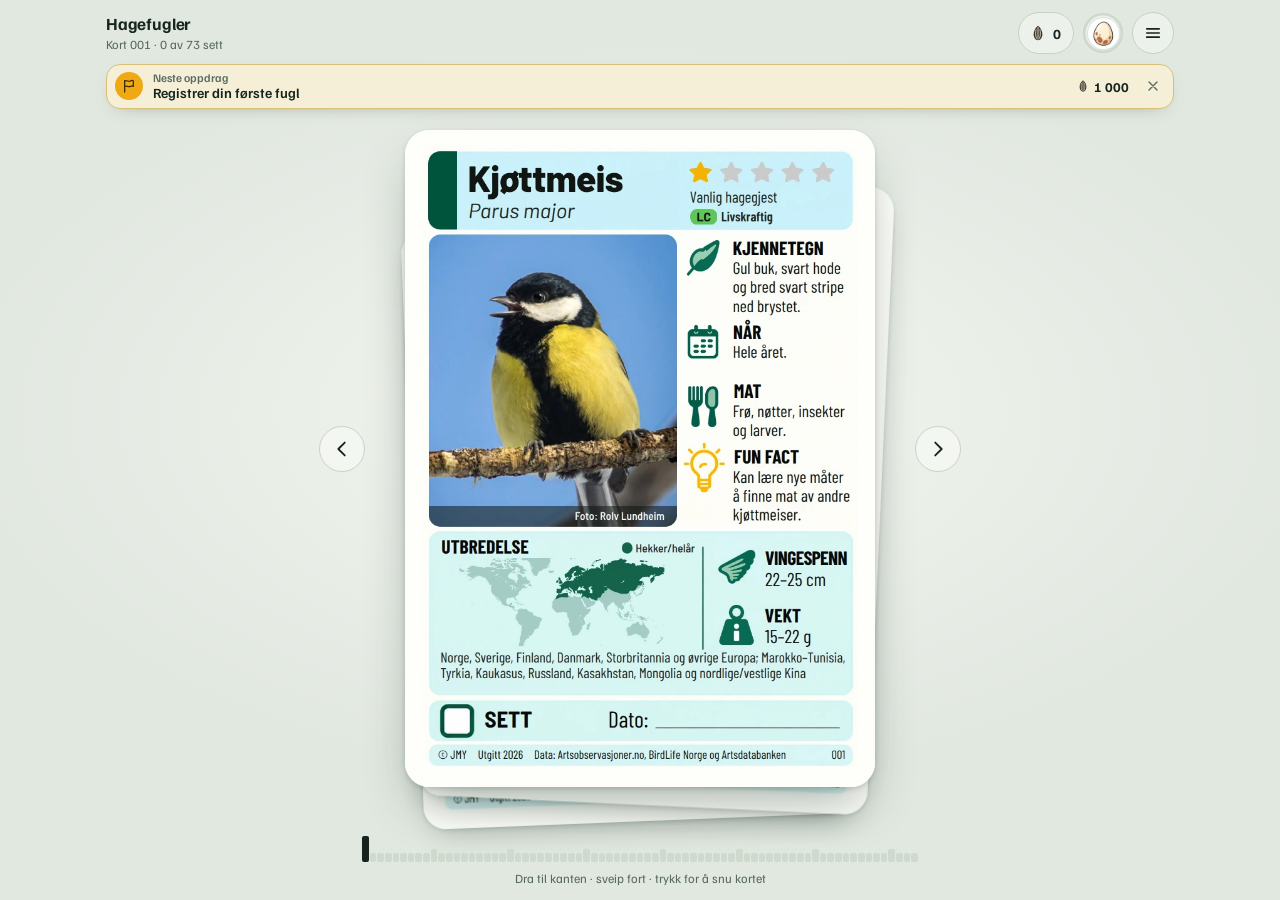
==== commit c2754f58: "Appen: «Tegneseriefugler» heter «Illustrasjoner» (play-1.0.0-69012718f0) Bygget fra fuglekort 8fedf5" ====
--- a/app/index.html
+++ b/app/index.html
@@ -1388,7 +1388,7 @@
     <div class="valg" role="radiogroup" aria-labelledby="bildevalgTitle">
       <button role="radio" data-bilder="ki" aria-checked="false"><span class="rd"></span><b>KI-illustrasjoner</b><small>Tegnede fuglebilder laget til kortstokken. Samme bilder som på de trykte kortene.</small></button>
       <button role="radio" data-bilder="foto" aria-checked="true"><span class="rd"></span><b>Fotografier</b><small id="fotoAntall"></small></button>
-      <button role="radio" data-bilder="tegneserie" aria-checked="false"><span class="rd"></span><b>Tegneseriefugler</b><small id="tegneserieAntall"></small></button>
+      <button role="radio" data-bilder="tegneserie" aria-checked="false"><span class="rd"></span><b>Illustrasjoner</b><small id="tegneserieAntall"></small></button>
     </div>
     <p class="valg-merk">Valget gjelder alle kortene på denne enheten. Avkrysningene dine påvirkes ikke. Trykk på bildet på et kort for å se det stort og bla mellom bildetypene.</p>
   </div>
@@ -1505,7 +1505,7 @@
     <div class="sb-nabo neste" aria-hidden="true" hidden><img alt=""></div>
   </div>
   <div class="sb-valg" id="sbValg" role="radiogroup" aria-label="Vis bildet">
-    <button role="radio" data-sb="ki" aria-checked="false">KI</button><button role="radio" data-sb="foto" aria-checked="false">Foto</button><button role="radio" data-sb="tegneserie" aria-checked="false">Tegneserie</button>
+    <button role="radio" data-sb="ki" aria-checked="false">KI</button><button role="radio" data-sb="foto" aria-checked="false">Foto</button><button role="radio" data-sb="tegneserie" aria-checked="false">Illustrasjon</button>
   </div>
   <p class="sb-hint" id="sbHint"></p>
   <p class="sb-innst"><span id="sbInnstTekst"></span> <button class="sb-lenke" id="sbTilInnst">Endre i Innstillinger</button></p>
@@ -1576,7 +1576,7 @@
 const todayISO = () => { const d = new Date(); return `${d.getFullYear()}-${String(d.getMonth()+1).padStart(2,'0')}-${String(d.getDate()).padStart(2,'0')}`; };
 const fmtHand = iso => { if (!iso) return ''; const [y,m,d] = iso.split('-'); return `${d}.${m}.${y}`; };
 const fmtLong = iso => { if (!iso) return ''; const [y,m,d] = iso.split('-').map(Number); return `${d}. ${MND[m-1]}. ${y}`; };
-/* Bildesett: fotografier fra Artsdatabanken (standard), KI-illustrasjoner eller tegneseriefugler, der de finnes.
+/* Bildesett: fotografier fra Artsdatabanken (standard), KI-illustrasjoner eller illustrasjoner (id «tegneserie»), der de finnes.
    Et kort uten bilde i det valgte settet viser KI-kortet. */
 const HAR_FOTO = Array.isArray(DATA.hjelpFoto) && CARDS.some(c => c.bildeFoto);
 const HAR_TEGNESERIE = !!DATA.tegneserie && CARDS.some(c => c.bildeTegneserie);
@@ -3295,10 +3295,10 @@
 $('#vippSek').hidden = !Vipp.stottet;
 // only the dyrekort already bought are mentioned
 const fotoTekst = () => `Fotografier fra Artsdatabanken og Artsobservasjoner for ${BIRDS.filter(c => c.bildeFoto).length} av ${NB} fugler`
-  + '. De andre viser illustrasjonen. Fotografene står på kortene Bildekreditering under Om kortene i menyen.'
+  + '. De andre viser KI-illustrasjonen. Fotografene står på kortene Bildekreditering under Om kortene i menyen.'
   + (BONUS.some(c => erApen(c) && c.bildeFoto) ? ' Dyrekortene du har kjøpt, har også fotografi.' : '');
-const tegneserieTekst = () => `Fuglene tegnet i tegneseriestil, for ${BIRDS.filter(c => c.bildeTegneserie).length} av ${NB} fugler. De andre viser illustrasjonen.`
-  + (BONUS.some(c => erApen(c) && c.bildeTegneserie) ? ' Dyrekortene du har kjøpt, er også tegnet.' : '');
+const tegneserieTekst = () => `Illustrerte fugler, for ${BIRDS.filter(c => c.bildeTegneserie).length} av ${NB} fugler. De andre viser KI-illustrasjonen.`
+  + (BONUS.some(c => erApen(c) && c.bildeTegneserie) ? ' Dyrekortene du har kjøpt, er også illustrert.' : '');
 function paintSettings() {
   $('#fotoAntall').textContent = fotoTekst();
   $('#tegneserieAntall').textContent = tegneserieTekst();
@@ -3321,7 +3321,7 @@
   settSprites();
   pool.forEach(oppdaterBilde);
   renderHelp(); paintSettings(); setTimeout(warm, 300);
-  si(v === 'foto' ? 'Kortene viser nå fotografier der de finnes.' : v === 'tegneserie' ? 'Kortene viser nå tegneseriefuglene der de finnes.' : 'Kortene viser nå KI-illustrasjoner.');
+  si(v === 'foto' ? 'Kortene viser nå fotografier der de finnes.' : v === 'tegneserie' ? 'Kortene viser nå illustrasjonene der de finnes.' : 'Kortene viser nå KI-illustrasjoner.');
 }
 /* the picture on a card in the deck follows its choice */
 function oppdaterBilde(el) {
@@ -4157,12 +4157,12 @@
 }
 Kjop.on(sjekkBonus);
 Vist.on(sjekkBonus);
-/* ---- the picture in full screen: KI, Foto or Tegneserie for this card ----
+/* ---- the picture in full screen: KI, Foto or Illustrasjon for this card ----
    A tap on the picture field opens it; the choice is kept for this card. A tap on the picture (or outside)
    goes back to the card. */
 const sbEl = $('#storbilde'), sbBildeEl = $('#sbBilde'), sporEl = $('#sbSpor');
-const SETTNAVN = { ki: 'illustrasjonen', foto: 'fotografiet', tegneserie: 'tegneseriefuglen' };
-const SETTFLERTALL = { ki: 'KI-illustrasjoner', foto: 'fotografier', tegneserie: 'tegneseriefugler' };
+const SETTNAVN = { ki: 'KI-illustrasjonen', foto: 'fotografiet', tegneserie: 'illustrasjonen' };
+const SETTFLERTALL = { ki: 'KI-illustrasjoner', foto: 'fotografier', tegneserie: 'illustrasjoner' };
 /* sbVis: the picture shown in full screen. Only looking: the card keeps the picture chosen in Innstillinger. */
 let sbKort = null, sbVis = 'ki', sbFokus = null, sbLukker = false, sbApnet = 0;
 const sbImg = $('#sbImg');
@@ -4185,7 +4185,7 @@
     b.setAttribute('aria-checked', s === v ? 'true' : 'false');
     b.setAttribute('aria-disabled', har ? 'false' : 'true');
     b.tabIndex = s === v ? 0 : -1;
-    if (!b.hidden && !har) mangler.push(s === 'foto' ? 'fotografi' : 'tegneseriefugl');
+    if (!b.hidden && !har) mangler.push(s === 'foto' ? 'fotografi' : 'illustrasjon');
   });
   const kred = $('#sbKred');
   kred.textContent = v === 'foto' && c.fotograf ? `Foto: ${c.fotograf}${c.lisens ? ` · ${c.lisens}` : ''}` : '';
@@ -4194,7 +4194,7 @@
   $('#sbInnstTekst').textContent = `Kortene viser ${SETTFLERTALL[bildevalg]}${bildevalg === 'ki' ? '' : ' der de finnes'}.`;
   sbBildeEl.setAttribute('aria-label', `${c.navn}, ${SETTNAVN[v]}. Tilbake til kortet. Piltastene viser de andre bildene.`);
 }
-/* the picture set before or after the one shown, in the order of the buttons (KI · Foto · Tegneserie),
+/* the picture set before or after the one shown, in the order of the buttons (KI · Foto · Illustrasjon),
    skipping the ones this bird does not have */
 const SETTREKKE = ['ki', 'foto', 'tegneserie'];
 function naboSett(c, d) {
@@ -4254,7 +4254,7 @@
   glid(v, SETTREKKE.indexOf(v) > SETTREKKE.indexOf(sbVis) ? 1 : -1);
   const b = sbEl.querySelector(`[data-sb="${v}"]`); if (b && document.activeElement && document.activeElement.closest('#sbValg')) b.focus();
 }
-/* swiping between the pictures of this bird (KI, Foto, Tegneserie): the pictures lie side by side and slide,
+/* swiping between the pictures of this bird (KI, Foto, Illustrasjon): the pictures lie side by side and slide,
    like a row of photos; the one coming in is at full strength the whole way, and nothing fades */
 let sbDx = 0, sbDra = null, sbKikk = null, sbBytter = false;
 const sbFingre = new Map();
@@ -5207,7 +5207,7 @@
    postcode is optional and only for statistics. Turning sharing off or «Slett meg» deletes the anonymous user in
    Supabase, and with it everything shared (on delete cascade). The tables: supabase/fuglekort.sql */
 const SUPA = { url: 'https://qfustbltxgbpwsntcrpd.supabase.co', key: 'sb_publishable_tQmgTjIyvYtMLJRL3o2Vaw_o2sYYpYt' };
-const APPVERSJON = 'play-1.0.0-0bf816b11f';
+const APPVERSJON = 'play-1.0.0-69012718f0';
 const DK = k => brukerNokkel('fuglekort:' + k);            // everything here belongs to the person using the app
 const visArter = () => lsGet(DK('vis-arter')) !== 'nei';    // the species on my profile on the board (else the number only)
 const lsDel = k => { try { localStorage.removeItem(k); } catch (e) {} };
@@ -6446,7 +6446,7 @@
       <p class="navn-feil" id="nbFeil" role="alert"></p>
       <div class="nb-type" role="radiogroup" aria-label="Type bruker">
         <label><input type="radio" name="nbType" value="vanlig" checked><span><b>Vanlig</b><small>Egen liste, egne frø og titler, og eget brukernavn og postnummer på tavla.</small></span></label>
-        <label><input type="radio" name="nbType" value="barn"><span><b>Barn</b><small>Tegneseriebilder, og deler ikke med tavla. Det kan endres i Innstillinger.</small></span></label>
+        <label><input type="radio" name="nbType" value="barn"><span><b>Barn</b><small>Illustrasjoner, og deler ikke med tavla. Det kan endres i Innstillinger.</small></span></label>
       </div>`,
     knapper: [
       { tekst: 'Legg til og bytt', pri: true, sjekk: () => {
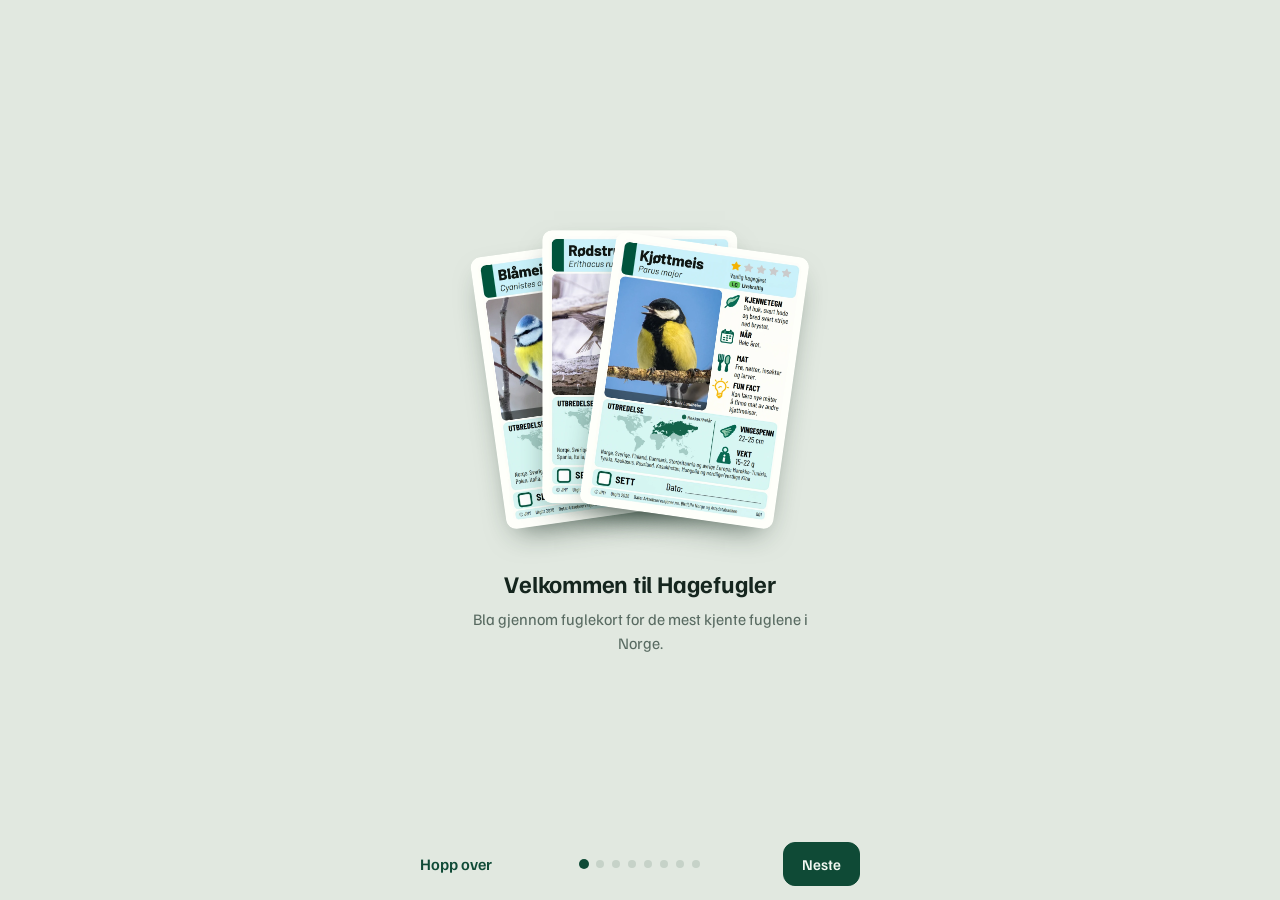
==== commit fd049040: "Appen: profilbilde fra livslisten eller eget bilde (play-1.0.0-f4c2f9df45) Bygget fra fuglekort 5f1f" ====
--- a/app/index.html
+++ b/app/index.html
@@ -91,6 +91,12 @@
 .ring circle{fill:none;stroke-width:3.2}
 .ring .trk{stroke:var(--track)}
 .ring .arc{stroke:var(--gold);stroke-linecap:round;transition:stroke-dasharray .6s cubic-bezier(.2,.8,.2,1)}
+/* the profile picture (a bird from the life list or a picture of your own) in place of the title icon; the way to the
+   next title stays around it */
+.ring .pb{position:absolute;left:50%;top:50%;width:31px;height:31px;margin:-15.5px 0 0 -15.5px;border-radius:50%;overflow:hidden;box-shadow:0 0 0 1px rgba(0,0,0,.06);background:var(--track)}
+.ring.har-pb .ti{visibility:hidden}
+.pb>*,.pb-stor>*{display:block;width:100%;height:100%;border-radius:50%;object-fit:cover}
+.pb>.ph,.pb-stor>.ph{width:100%;height:100%;border-radius:50%;background-color:var(--track)}   /* over .ph's own 48 px */
 
 /* ---------- deck ---------- */
 .stage{position:relative;min-height:0;container-type:size;display:grid;place-items:center;touch-action:pan-y;user-select:none;-webkit-user-select:none;-webkit-touch-callout:none}
@@ -740,6 +746,8 @@
 .enkel .ring{border-color:var(--line)}
 .enkel .ring>svg,.enkel .ring>.ti{display:none}
 .enkel .ring .enkel-ikon{display:grid;place-items:center}
+.enkel .ring.har-pb .enkel-ikon{display:none}
+.enkel .ring .pb{width:34px;height:34px;margin:-17px 0 0 -17px}
 .ring .enkel-ikon svg{position:static;width:20px;height:20px;margin:0;transform:none}
 .enkel .frobtn,.enkel #froPluss,.enkel .oppdrag-stripe,.enkel #fane-merker,.enkel .xmerke,.enkel .lniva,.enkel #vippSek,.enkel .tv-etter{display:none!important}
 .enkel .card[data-niva] .mkant{display:none}
@@ -880,6 +888,37 @@
 .tittel-ikon:focus-visible{outline:3px solid var(--spruce-ink);outline-offset:3px}
 .p-tittel{font-size:15px;font-weight:700;color:var(--gold-ink)}
 .p-tittel small{font-weight:600;color:var(--muted);font-size:12.5px;margin-left:4px}
+button.p-tittel{justify-self:start;border:0;background:none;padding:2px 0;font-family:inherit;text-align:left;cursor:pointer}
+button.p-tittel .pil{display:inline-block;margin-left:5px;color:var(--muted);font-size:12px;transition:transform .2s}
+button.p-tittel[aria-expanded="true"] .pil{transform:rotate(180deg)}
+button.p-tittel:focus-visible{outline:3px solid var(--spruce-ink);outline-offset:2px;border-radius:6px}
+/* the profile picture in the Profil tab: the title icon (the tile), a bird or your own picture (round); the pencil
+   opens «Profilbilde» */
+.pb-knapp{position:relative;flex-shrink:0;border:0;padding:0;background:none;cursor:pointer}
+.pb-knapp.rund{border-radius:50%;box-shadow:0 6px 16px -6px rgba(var(--shadow),.55),0 0 0 2px var(--gold)}
+.pb-stor{display:block;width:80px;height:80px;border-radius:50%;overflow:hidden;background:var(--track)}
+.pb-tom{display:grid;place-items:center;width:80px;height:80px;border-radius:50%;background:var(--surface-2);color:var(--muted);box-shadow:inset 0 0 0 1.5px var(--line)}
+.pb-tom svg{width:40px;height:40px}
+.pb-blyant{position:absolute;right:-4px;bottom:-4px;display:grid;place-items:center;width:28px;height:28px;border-radius:50%;background:var(--surface);color:var(--ink);box-shadow:0 2px 6px rgba(var(--shadow),.3),0 0 0 1px var(--line)}
+.pb-blyant svg{width:15px;height:15px}
+.pb-knapp:focus-visible{outline:3px solid var(--spruce-ink);outline-offset:3px}
+.pb-knapp:not(.tittel-ikon){border-radius:50%}
+/* «Profilbilde»: the birds on the life list, and placing a picture of your own in the circle */
+.dlg-kort:has(.pb-rutenett),.dlg-kort:has(.pb-ramme){max-height:100%;overflow:auto}
+.pb-rutenett{display:grid;grid-template-columns:repeat(auto-fill,minmax(68px,1fr));gap:6px;max-height:min(40vh,300px);overflow:auto;margin:12px -6px 0;padding:4px 6px 6px;overscroll-behavior:contain}
+.pb-rutenett button{display:grid;justify-items:center;gap:4px;min-width:0;border:0;border-radius:12px;background:none;padding:6px 2px;color:var(--ink);font:inherit;cursor:pointer}
+.pb-rutenett button:hover{background:var(--surface-2)}
+.pb-rutenett .ph{width:52px;height:52px;border-radius:50%}
+.pb-rutenett button[aria-pressed="true"] .ph{box-shadow:0 0 0 3px var(--surface),0 0 0 5px var(--gold)}
+.pb-rutenett .pb-n{max-width:100%;font-size:11.5px;line-height:1.2;font-weight:600;text-align:center;overflow:hidden;text-overflow:ellipsis;white-space:nowrap}
+.pb-rutenett button:focus-visible{outline:3px solid var(--spruce-ink);outline-offset:-1px}
+.dlg-tekst p.pb-merk{margin-top:10px;font-size:13.5px}
+.pb-ramme{position:relative;width:min(240px,100%);aspect-ratio:1;margin:14px auto 0;border-radius:50%;overflow:hidden;background:var(--track);touch-action:none;cursor:grab;box-shadow:0 0 0 2px var(--gold)}
+.pb-ramme:active{cursor:grabbing}
+.pb-ramme:focus-visible{outline:3px solid var(--spruce-ink);outline-offset:4px}
+.pb-ramme img{position:absolute;left:0;top:0;max-width:none;transform-origin:0 0;user-select:none;-webkit-user-select:none;pointer-events:none}
+.pb-zoom{display:flex;align-items:center;gap:10px;margin:14px 0 0;font-size:14px;font-weight:600;color:var(--ink)}
+.pb-zoom input{flex:1;accent-color:var(--spruce)}
 .tittel-bar{margin-top:12px}
 .tittel-bar .tb-linje{display:flex;align-items:center;gap:10px}
 .tittel-bar .bar{flex:1;margin:0}
@@ -1255,6 +1294,7 @@
     <button class="iconbtn ring" id="openStats" aria-label="Min fugleliste" title="Min fugleliste">
       <svg viewBox="0 0 42 42" aria-hidden="true"><circle class="trk" cx="21" cy="21" r="19"/><circle class="arc" id="ringArc" cx="21" cy="21" r="19" stroke-dasharray="0 120"/></svg>
       <span class="ti" id="ringIkon" aria-hidden="true"></span>
+      <span class="pb" id="ringBilde" aria-hidden="true" hidden></span>
       <span class="enkel-ikon" aria-hidden="true"><svg viewBox="0 0 24 24" fill="none" stroke="currentColor" stroke-width="1.9" stroke-linecap="round" stroke-linejoin="round"><path d="M5 5.5A2.5 2.5 0 0 1 7.5 3H19v15H7.5A2.5 2.5 0 0 0 5 20.5z"/><path d="M5 20.5A2.5 2.5 0 0 0 7.5 23H19v-5"/><path d="M9 7.5h6M9 11h4"/></svg></span>
     </button>
     <button class="iconbtn" id="openMeny" aria-label="Meny" title="Meny" aria-haspopup="menu" aria-expanded="false" aria-controls="meny">
@@ -1510,6 +1550,7 @@
   <p class="sb-hint" id="sbHint"></p>
   <p class="sb-innst"><span id="sbInnstTekst"></span> <button class="sb-lenke" id="sbTilInnst">Endre i Innstillinger</button></p>
 </div>
+<input type="file" id="pbFil" accept="image/*" hidden tabindex="-1" aria-hidden="true">
 <div class="dlg" id="dlg" role="alertdialog" aria-modal="true" aria-labelledby="dlgT" aria-describedby="dlgTekst" hidden>
   <div class="dlg-kort"><h3 id="dlgT"></h3><div id="dlgTekst" class="dlg-tekst"></div><div class="dlg-knapper" id="dlgKnapper"></div></div>
 </div>
@@ -1944,6 +1985,111 @@
 const bareFor = k => !Store.has(k) && ForSett.erFor(k);         // seen before, not registered in the app yet
 const forAntall = () => BIRDS.filter(c => ForSett.erFor(c.key)).length;
 const livsliste = () => BIRDS.filter(c => erSett(c.key)).length;
+
+/* ================= Profilbilde =================
+   A bird from the life list, a picture of your own or (as before, and the default) the icon of your title; in the
+   simple version, which has no titles, nothing. Shown in the ring at the top right and in the Profil tab, not on the
+   board. Per user on this device only (hagefugler:profilbilde): {fugl: key} or {eget: a 256 × 256 JPEG as a data URL}.
+   The own picture never leaves the device. A bird no longer on the life list falls back to the title */
+const PB_KEY = () => brukerNokkel('hagefugler:profilbilde');
+function profilbilde() {
+  let v = null; try { v = JSON.parse(lsGet(PB_KEY()) || 'null'); } catch (e) {}
+  if (v && typeof v.eget === 'string' && /^data:image\/(jpeg|png|webp);base64,/.test(v.eget)) return { eget: v.eget };
+  if (v && typeof v.fugl === 'string' && BY_KEY[v.fugl] != null && !CARDS[BY_KEY[v.fugl]].bonus && erSett(v.fugl)) return { fugl: v.fugl };
+  return null;
+}
+const pbInnhold = p => (p.eget ? `<img src="${esc(p.eget)}" alt="" draggable="false">` : `<span class="ph" style="background-position:${spritePos(BY_KEY[p.fugl])}"></span>`);
+const pbBeskrivelse = p => (p ? (p.fugl ? CARDS[BY_KEY[p.fugl]].navn : 'eget bilde') : '');
+function paintProfilbilde() {
+  const p = profilbilde(), el = $('#ringBilde'), s = p ? (p.fugl ? `f:${p.fugl}` : `e:${p.eget.length}:${p.eget.slice(-32)}`) : '';
+  if (el.dataset.s === s) return;
+  el.dataset.s = s; el.innerHTML = p ? pbInnhold(p) : ''; el.hidden = !p;
+  $('#openStats').classList.toggle('har-pb', !!p);
+}
+function settProfilbilde(v) {
+  if (v) { try { localStorage.setItem(PB_KEY(), JSON.stringify(v)); } catch (e) { si('Bildet fikk ikke plass på telefonen. Prøv et annet bilde.'); return false; } }
+  else { try { localStorage.removeItem(PB_KEY()); } catch (e) {} }
+  paintProfilbilde();
+  if (openSheet && openSheet.id === 'statsSheet' && statsFane === 'profil') { renderStats(); const b = $('#statsBody [data-profilbilde]'); if (b) b.focus({ preventScroll: true }); }
+  si(v ? (v.fugl ? `Profilbildet er nå ${CARDS[BY_KEY[v.fugl]].navn.toLowerCase()}.` : 'Profilbildet er byttet til bildet ditt.') : enkel ? 'Profilbildet er fjernet.' : 'Profilbildet er nå tittelikonet ditt.');
+  return true;
+}
+/* «Profilbilde»: the birds on the life list (registered in the app or seen before), by name; a picture of your own;
+   back to the title */
+function velgProfilbilde() {
+  const p = profilbilde(), liste = BIRDS.filter(c => erSett(c.key)).sort((a, b) => kol.compare(a.navn, b.navn));
+  const tekst = `<p>Velg en fugl fra livslisten din, eller bruk et eget bilde. Et eget bilde lagres bare på denne telefonen.</p>`
+    + (liste.length ? `<div class="pb-rutenett" role="group" aria-label="Fugler fra livslisten">${liste.map(c => `<button type="button" data-pb-fugl="${c.key}" aria-pressed="${!!p && p.fugl === c.key}"><span class="ph" style="background-position:${spritePos(BY_KEY[c.key])}" aria-hidden="true"></span><span class="pb-n">${esc(c.navn)}</span></button>`).join('')}</div>` : '')
+    + `<p class="pb-merk">${liste.length ? 'Flere fugler kommer når du registrerer dem eller merker dem i livslisten.' : 'Fuglene på livslisten din kan bli profilbilde. Registrer en fugl, eller merk fugler du har sett før i livslisten.'}</p>`;
+  sporsmal({ tittel: 'Profilbilde', tekst, knapper: [
+    { tekst: 'Velg eget bilde', pri: !liste.length, fn: () => $('#pbFil').click() },
+    { tekst: 'Åpne livslisten', fn: () => { closeSheets(true); tilbyForModus(); } },
+    ...(p ? [{ tekst: enkel ? 'Fjern profilbildet' : 'Bruk tittelikonet', fn: () => settProfilbilde(null) }] : []),
+    { tekst: 'Avbryt' },
+  ] });
+}
+$('#dlg').addEventListener('click', e => {
+  const b = e.target.closest('[data-pb-fugl]'); if (!b) return;
+  const k = b.dataset.pbFugl; lukkDlg(() => settProfilbilde({ fugl: k }));
+});
+/* a picture of your own: from the camera or the photos; placed in the circle by dragging, pinching, the slider, the
+   wheel or the arrow keys, and kept as 256 × 256 pixels */
+$('#pbFil').addEventListener('change', e => {
+  const f = e.target.files && e.target.files[0]; e.target.value = '';
+  if (!f) return;
+  const url = URL.createObjectURL(f), img = new Image();
+  img.onload = () => plasserBilde(img, url);
+  img.onerror = () => { URL.revokeObjectURL(url); sporsmal({ tittel: 'Bildet kunne ikke åpnes', tekst: '<p>Prøv et annet bilde, for eksempel et fotografi fra kamerarullen.</p>', knapper: [{ tekst: 'OK', pri: true }] }); };
+  img.src = url;
+});
+function plasserBilde(img, url) {
+  const w = img.naturalWidth, h = img.naturalHeight;
+  if (!w || !h) { URL.revokeObjectURL(url); return; }
+  sporsmal({
+    tittel: 'Plasser bildet',
+    tekst: `<div class="pb-ramme" id="pbRamme" tabindex="0" role="img" aria-label="Utsnittet av bildet. Dra for å flytte det, eller bruk piltastene."><img id="pbBilde" src="${esc(url)}" alt="" draggable="false"></div>
+      <label class="pb-zoom">Zoom<input type="range" id="pbZoom" min="1" max="4" step="0.01" value="1"></label>
+      <p class="pb-merk">Dra for å flytte bildet. Det lagres bare på denne telefonen.</p>`,
+    knapper: [{ tekst: 'Bruk bildet', pri: true, fn: () => { lagre(); URL.revokeObjectURL(url); } }, { tekst: 'Avbryt', fn: () => URL.revokeObjectURL(url) }],
+    avbryt: () => URL.revokeObjectURL(url),
+  });
+  const ramme = $('#pbRamme'), bilde = $('#pbBilde'), zoom = $('#pbZoom');
+  const S = () => ramme.clientWidth || 240, s0 = () => S() / Math.min(w, h);
+  let z = 1, x = 0, y = 0;
+  const klem = () => { const k = s0() * z; x = Math.min(0, Math.max(S() - w * k, x)); y = Math.min(0, Math.max(S() - h * k, y)); };
+  const vis = () => { klem(); const k = s0() * z; bilde.style.width = `${w * k}px`; bilde.style.height = `${h * k}px`; bilde.style.transform = `translate(${x}px,${y}px)`; };
+  const settZoom = (nz, mx = S() / 2, my = S() / 2) => {     // keeps the point under (mx, my) in place
+    nz = Math.min(4, Math.max(1, nz)); const k0 = s0() * z, k1 = s0() * nz;
+    x = mx - (mx - x) * k1 / k0; y = my - (my - y) * k1 / k0; z = nz; zoom.value = String(z); vis();
+  };
+  { const k = s0(); x = (S() - w * k) / 2; y = (S() - h * k) / 2; vis(); }
+  const fingre = new Map(); let start = null;
+  const midt = () => { const a = [...fingre.values()], r = ramme.getBoundingClientRect(); return { mx: (a[0].x + a[1].x) / 2 - r.left, my: (a[0].y + a[1].y) / 2 - r.top, d: Math.hypot(a[0].x - a[1].x, a[0].y - a[1].y) }; };
+  ramme.addEventListener('pointerdown', e => { ramme.setPointerCapture(e.pointerId); fingre.set(e.pointerId, { x: e.clientX, y: e.clientY }); start = fingre.size === 2 ? { ...midt(), z } : null; });
+  ramme.addEventListener('pointermove', e => {
+    const f = fingre.get(e.pointerId); if (!f) return;
+    if (fingre.size === 1) { x += e.clientX - f.x; y += e.clientY - f.y; f.x = e.clientX; f.y = e.clientY; vis(); return; }
+    f.x = e.clientX; f.y = e.clientY;
+    if (fingre.size === 2 && start) { const m = midt(); settZoom(start.z * m.d / Math.max(1, start.d), m.mx, m.my); }
+  });
+  const slipp = e => { fingre.delete(e.pointerId); start = fingre.size === 2 ? { ...midt(), z } : null; };
+  ramme.addEventListener('pointerup', slipp); ramme.addEventListener('pointercancel', slipp);
+  ramme.addEventListener('wheel', e => { e.preventDefault(); const r = ramme.getBoundingClientRect(); settZoom(z * Math.exp(-e.deltaY / 400), e.clientX - r.left, e.clientY - r.top); }, { passive: false });
+  ramme.addEventListener('keydown', e => {
+    const d = { ArrowLeft: [10, 0], ArrowRight: [-10, 0], ArrowUp: [0, 10], ArrowDown: [0, -10] }[e.key];
+    if (d) { e.preventDefault(); e.stopPropagation(); x += d[0]; y += d[1]; vis(); }
+    else if (e.key === '+' || e.key === '-') { e.preventDefault(); settZoom(z * (e.key === '+' ? 1.15 : 1 / 1.15)); }
+  });
+  zoom.addEventListener('input', () => settZoom(+zoom.value));
+  function lagre() {
+    const k = s0() * z, n = 256, c = document.createElement('canvas'); c.width = c.height = n;
+    const g = c.getContext('2d'); g.fillStyle = '#fff'; g.fillRect(0, 0, n, n); g.imageSmoothingQuality = 'high';
+    g.drawImage(img, -x / k, -y / k, S() / k, S() / k, 0, 0, n, n);
+    let data = c.toDataURL('image/jpeg', 0.85);
+    if (data.length > 90000) data = c.toDataURL('image/jpeg', 0.7);
+    settProfilbilde({ eget: data });
+  }
+}
 const forAarTekst = k => { const v = ForSett.svar(k); return v && v.aar ? String(v.aar) : 'før appen'; };
 const aarValg = (valgt, tom = 'Husker ikke') => `<option value="">${tom}</option>`
   + Array.from({ length: AAR_NA - AAR_FRA + 1 }, (_, j) => AAR_NA - j).map(a => `<option value="${a}"${a === valgt ? ' selected' : ''}>${a}</option>`).join('');
@@ -3055,7 +3201,7 @@
 }
 function paintChrome() {
   const c = CARDS[cur];
-  paintSub(); paintTittel();
+  paintSub(); paintTittel(); paintProfilbilde();
   paintFro();                                                // the ring around the title comes after the counter
   ticks.forEach((t, p) => { const i = DECK[p]; t.classList.toggle('s', Store.has(CARDS[i].key)); t.classList.toggle('c', i === cur); });
   paintTeller(); paintForModus();
@@ -3474,10 +3620,13 @@
   const fT = froTotalt(), tk = tittelAv(fT), tt = TITLER[tk], tn = TITLER[tk + 1];
   const andel = tn ? Math.max(0, Math.min(1, (fT - tt.fra) / (tn.fra - tt.fra))) : 1;
   const navnKnapp = `<button class="p-navn ${navn ? '' : 'tom'}" data-bytt-navn aria-label="${navn ? `Brukernavn: ${esc(navn)}. Bytt navn` : 'Velg brukernavn'}"><span>${esc(navn || 'Velg brukernavn')}</span><svg viewBox="0 0 24 24" fill="none" stroke="currentColor" stroke-width="1.9" stroke-linecap="round" stroke-linejoin="round" aria-hidden="true"><path d="M4 20h4L19 9a2.8 2.8 0 0 0-4-4L4 16z"/><path d="m13.5 6.5 4 4"/></svg></button>`;
-  const profilHode = enkel ? `<div class="profil"><span class="p-t">${navnKnapp}</span></div>` : `<div class="profil">
-    <button class="tittel-ikon" data-titler aria-expanded="${titlerApen}" aria-label="${tt.navn}, tittel ${tk + 1} av ${TITLER.length}. Vis alle titlene."><span class="ti" style="${tittelPos(tk)}"></span></button>
+  const pb = profilbilde(), blyant = '<span class="pb-blyant" aria-hidden="true"><svg viewBox="0 0 24 24" fill="none" stroke="currentColor" stroke-width="2" stroke-linecap="round" stroke-linejoin="round"><path d="M4 20h4L19 9a2.8 2.8 0 0 0-4-4L4 16z"/><path d="m13.5 6.5 4 4"/></svg></span>';
+  const pbKnapp = `<button class="pb-knapp ${pb ? 'rund' : enkel ? '' : 'tittel-ikon'}" data-profilbilde aria-haspopup="dialog" aria-label="Profilbilde: ${pb ? esc(pbBeskrivelse(pb)) : enkel ? 'ikke valgt' : `tittelikonet, ${tt.navn}`}. Bytt profilbilde">${pb ? `<span class="pb-stor">${pbInnhold(pb)}</span>`
+    : enkel ? '<span class="pb-tom"><svg viewBox="0 0 24 24" fill="none" stroke="currentColor" stroke-width="1.6" stroke-linecap="round" stroke-linejoin="round"><circle cx="12" cy="8" r="4"/><path d="M4.5 20.5c.8-3.9 3.8-6 7.5-6s6.7 2.1 7.5 6"/></svg></span>' : `<span class="ti" style="${tittelPos(tk)}"></span>`}${blyant}</button>`;
+  const profilHode = enkel ? `<div class="profil">${pbKnapp}<span class="p-t">${navnKnapp}</span></div>` : `<div class="profil">
+    ${pbKnapp}
     <span class="p-t">${navnKnapp}
-    <b class="p-tittel">${tt.navn}<small>${tk + 1} av ${TITLER.length}</small></b></span></div>
+    <button class="p-tittel" data-titler aria-expanded="${titlerApen}" aria-label="${tt.navn}, tittel ${tk + 1} av ${TITLER.length}. Vis alle titlene.">${tt.navn}<small>${tk + 1} av ${TITLER.length}</small><span class="pil" aria-hidden="true">▾</span></button></span></div>
     <div class="tittel-bar">
       <div class="tb-linje"><i class="bar" role="img" aria-label="${Math.round(andel * 100)} prosent til neste tittel"><i style="width:${(andel * 100).toFixed(1)}%"></i></i>${tn ? `<span class="ti" style="${tittelPos(tk + 1)}" aria-hidden="true"></span>` : ''}</div>
       <small>${tn ? `${fmtFro(fT)} av ${fmtFro(tn.fra)} frø til ${tn.navn}` : `${fmtFro(fT)} frø · den høyeste tittelen!`}</small>
@@ -3653,6 +3802,7 @@
     $('#kalTip').innerHTML = `<b>${esc(c.navn)}</b> · ${MND_LANG[m]}${aar ? ` ${aar}` : ', alle år'}: ${v ? `${v} ${v === 1 ? 'dag' : 'dager'}` : 'ikke sett'}`;
     return;
   }
+  if (e.target.closest('[data-profilbilde]')) { velgProfilbilde(); return; }
   if (e.target.closest('[data-titler]')) { titlerApen = !titlerApen; renderStats(); const b = sb.querySelector('[data-titler]'); b && b.focus({ preventScroll: true }); return; }
   const an = e.target.closest('[data-art]');
   if (an) { apneArt(an.dataset.art); return; }
@@ -5207,7 +5357,7 @@
    postcode is optional and only for statistics. Turning sharing off or «Slett meg» deletes the anonymous user in
    Supabase, and with it everything shared (on delete cascade). The tables: supabase/fuglekort.sql */
 const SUPA = { url: 'https://qfustbltxgbpwsntcrpd.supabase.co', key: 'sb_publishable_tQmgTjIyvYtMLJRL3o2Vaw_o2sYYpYt' };
-const APPVERSJON = 'play-1.0.0-69012718f0';
+const APPVERSJON = 'play-1.0.0-f4c2f9df45';
 const DK = k => brukerNokkel('fuglekort:' + k);            // everything here belongs to the person using the app
 const visArter = () => lsGet(DK('vis-arter')) !== 'nei';    // the species on my profile on the board (else the number only)
 const lsDel = k => { try { localStorage.removeItem(k); } catch (e) {} };
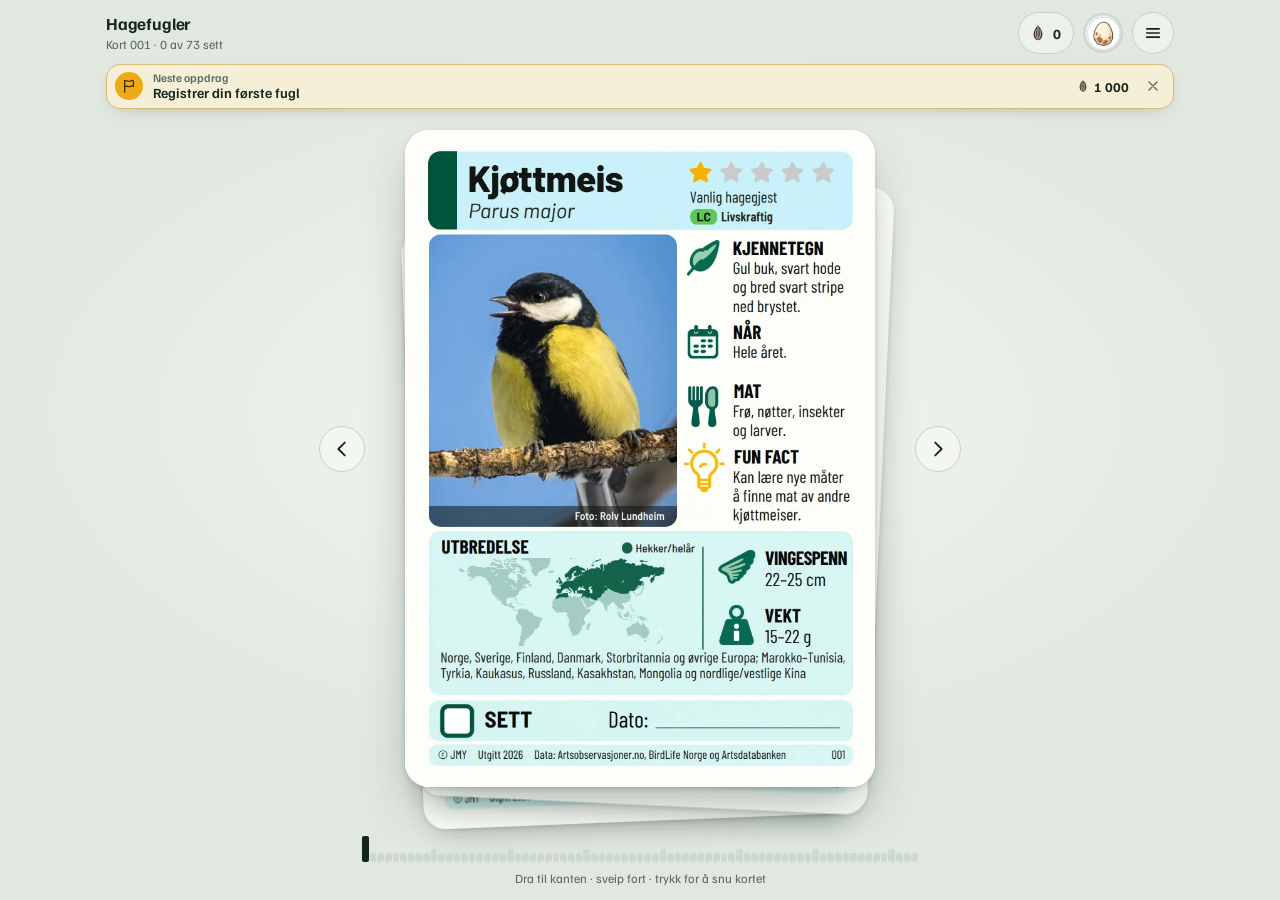
==== commit 710c2e98: "Appen: Hagefugltelling i menyen (play-1.0.0-471f2de343) Bygget fra fuglekort 317572d, med personvern" ====
--- a/app/index.html
+++ b/app/index.html
@@ -270,6 +270,9 @@
 .meny .mi svg{width:21px;height:21px}
 .meny .mi.q{font-size:19px;font-weight:800;line-height:1}
 .meny .mt{flex:1}
+.meny .m-pagar{display:inline-flex;align-items:center;gap:6px;font-size:12.5px;font-weight:700;color:var(--rec)}
+.meny .m-pagar::before{content:"";width:8px;height:8px;border-radius:50%;background:var(--rec)}
+.meny .m-pagar[hidden]{display:none}
 .meny kbd{font:inherit;font-size:12px;font-weight:600;color:var(--muted);border:1px solid var(--line);border-radius:6px;padding:1px 7px}
 @media (hover:none){.meny kbd{display:none}}
 .brand h1{display:flex;min-width:0}
@@ -1353,10 +1356,11 @@
 
 <div class="scrim" id="scrim"></div>
 
-<!-- the menu at the top right: profile, search, the life list, about the cards, the introduction, the cards by post, settings -->
+<!-- the menu at the top right: profile, the garden bird count, search, the life list, about the cards, the introduction, the cards by post, settings -->
 <div class="meny-bak" id="menyBak" hidden></div>
 <div class="meny" id="meny" role="menu" aria-label="Meny" hidden>
   <button role="menuitem" id="openProfil"><span class="mi" aria-hidden="true"><svg viewBox="0 0 24 24" fill="none" stroke="currentColor" stroke-width="1.9" stroke-linecap="round" stroke-linejoin="round"><circle cx="12" cy="8" r="4"/><path d="M4.5 20.5c.8-3.9 3.8-6 7.5-6s6.7 2.1 7.5 6"/></svg></span><span class="mt">Profil</span></button>
+  <button role="menuitem" id="openTelling"><span class="mi" aria-hidden="true"><svg viewBox="0 0 24 24" fill="none" stroke="currentColor" stroke-width="1.9" stroke-linecap="round" stroke-linejoin="round"><rect x="4.5" y="4" width="15" height="17" rx="2"/><path d="M9 4V2.8h6V4"/><path d="M8.5 10v6.5M11 10v6.5M13.5 10v6.5M16 10v6.5"/><path d="M7 15.5 17.5 11"/></svg></span><span class="mt">Hagefugltelling</span><span class="m-pagar" id="tellPagar" hidden>Pågår</span></button>
   <button role="menuitem" id="openSearch"><span class="mi" aria-hidden="true"><svg viewBox="0 0 24 24" fill="none" stroke="currentColor" stroke-width="2" stroke-linecap="round"><circle cx="10.5" cy="10.5" r="6.5"/><path d="M15.5 15.5 20 20"/></svg></span><span class="mt">Søk etter fugl</span><kbd aria-hidden="true">/</kbd></button>
   <button role="menuitem" id="openFor"><span class="mi" aria-hidden="true"><svg viewBox="0 0 24 24" fill="none" stroke="currentColor" stroke-width="1.9" stroke-linecap="round" stroke-linejoin="round"><path d="M3.5 12a8.5 8.5 0 1 0 2.5-6"/><path d="M3.5 4.5V9H8"/><path d="M12 7.5V12l3 2"/></svg></span><span class="mt">Livslisten</span></button>
   <button role="menuitem" id="openHelp"><span class="mi q" aria-hidden="true">?</span><span class="mt">Om kortene</span><kbd aria-hidden="true">?</kbd></button>
@@ -1396,13 +1400,20 @@
     <div class="faner" id="faner" role="tablist" aria-labelledby="statsTitle">
       <button role="tab" id="fane-profil" data-fane="profil" aria-controls="statsBody">Profil</button>
       <button role="tab" id="fane-statistikk" data-fane="statistikk" aria-controls="statsBody">Statistikk</button>
-      <button role="tab" id="fane-telling" data-fane="telling" aria-controls="statsBody">Telling</button>
       <button role="tab" id="fane-kort" data-fane="kort" aria-controls="statsBody">Kort</button>
       <button role="tab" id="fane-merker" data-fane="merker" aria-controls="statsBody">Merker</button>
       <button role="tab" id="fane-tavle" data-fane="tavle" aria-controls="statsBody" aria-label="Ledertavle">Tavle</button>
     </div>
   </div>
   <div id="statsBody" role="tabpanel" tabindex="-1"></div>
+</section>
+
+<section class="sheet stats" id="tellSheet" role="dialog" aria-modal="true" aria-labelledby="tellTitle">
+  <div class="s-head">
+    <h2 id="tellTitle">Hagefugltelling</h2>
+    <button class="textbtn" id="closeTell">Lukk</button>
+  </div>
+  <div id="tellBody"></div>
 </section>
 
 <section class="sheet stats" id="settingsSheet" role="dialog" aria-modal="true" aria-labelledby="settingsTitle">
@@ -3253,12 +3264,13 @@
 }
 scrim.addEventListener('click', () => closeSheets());
 
-/* ---- the menu at the top right: profile, search, the life list, about the cards, the introduction, the cards by post, settings ---- */
+/* ---- the menu at the top right: profile, the garden bird count, search, the life list, about the cards, the introduction, the cards by post, settings ---- */
 const menyEl = $('#meny'), menyBak = $('#menyBak'), menyBtn = $('#openMeny');
 const menyApen = () => !menyEl.hidden;
 const menyValg = () => [...menyEl.querySelectorAll('[role="menuitem"]')].filter(b => !b.hidden);
 function apneMeny() {
   $('#openPost').hidden = BRUKER.type === 'barn';                // the cards by post: not for children
+  $('#tellPagar').hidden = !Tell.aktiv();                         // a count going on
   const r = menyBtn.getBoundingClientRect();
   menyEl.style.top = `${Math.round(r.bottom + 8)}px`;
   menyEl.style.right = `${Math.max(8, Math.round(document.documentElement.clientWidth - r.right))}px`;
@@ -3292,6 +3304,7 @@
 function openSearch() { showSheet($('#searchSheet')); renderSearch(); setTimeout(() => qEl.focus(), 60); }
 $('#openSearch').addEventListener('click', openSearch);
 $('#openProfil').addEventListener('click', () => openStats('profil'));
+$('#openTelling').addEventListener('click', () => openTelling());
 /* the cards by post: the list on hagefugler.no (#bestill opens it), not for children (it asks for name, email and phone) */
 const POSTKASSE_URL = 'https://hagefugler.no/#bestill';
 $('#openPost').addEventListener('click', () => { window.open(POSTKASSE_URL, '_blank', 'noopener'); });
@@ -3492,7 +3505,7 @@
 /* ---- stats ---- */
 const sb = $('#statsBody');
 /* the tabs of Min fugleliste; the last one used is opened again (on this device) */
-const FANER = ['profil', 'statistikk', 'telling', 'kort', 'merker', 'tavle'];
+const FANER = ['profil', 'statistikk', 'kort', 'merker', 'tavle'];   // Telling was a tab until 15 Nov 2026; a saved «telling» opens Profil
 let statsFane = FANER.includes(lsGet('fuglekort:fane')) ? lsGet('fuglekort:fane') : 'profil';
 const fanerNa = () => FANER.filter(f => !(enkel && f === 'merker'));   // enkel versjon: no Merker
 const fanerEl = $('#faner');
@@ -3608,7 +3621,6 @@
   const recent = alleIds.map(id => ({ id, d: last(id), ant: Store.data[id].dager.length, ts: Store.data[id].ts }))
     .sort((a, b) => (b.d > a.d ? 1 : b.d < a.d ? -1 : b.ts - a.ts)).slice(0, 6);
   const cardOf = key => BY_KEY[key];
-  const aktivT = Tell.aktiv(), ferdigeT = Tell.ferdige();
   const nt = nokkeltall(), merkerOk = merkerListe(nt).filter(m => m.v(nt) >= m.mal).length;
   const perNiva = [0, 0, 0, 0, 0]; CARDS.filter(c => erApen(c)).forEach(c => perNiva[nivaAv(c)]++);
   const naermest = CARDS.map((c, i) => ({ c, i, n: erApen(c) && Store.has(c.key) && nesteNiva(c) })).filter(x => x.n).sort((a, b) => a.n.mangler - b.n.mangler || b.c.stjerner - a.c.stjerner).slice(0, 3);
@@ -3710,22 +3722,6 @@
     ${recent.length ? `<div class="s-sec"><h3>Sist sett</h3><ul class="recent">
       ${recent.map(r => { const i = cardOf(r.id), c = CARDS[i]; return `<li><button data-i="${i}">${miniatyr(c, i)}<span><b style="font-weight:600">${esc(c.navn)}</b><br><span style="font-size:12.5px;color:var(--muted)">${esc(RAR[c.stjerner])} · ${dagerTekst(r.ant)}</span></span>${r.d === todayISO() ? '<span class="d idag">I dag</span>' : `<span class="d">${fmtHand(r.d)}</span>`}</button></li>`; }).join('')}
     </ul></div>` : ''}`,
-    telling: () => `
-    <div class="s-sec"><h3>Hagefugltelling</h3>
-      ${(v => (v ? `<p class="varsel tl-varsel">${v}</p>` : ''))(ikkeHelgVarsel(true))}
-      <p class="lead tl-lead">For hver art teller du det høyeste antallet du ser <b>samtidig</b>, ikke alle du ser i løpet av tellingen.</p>
-      <ul class="fakta">
-        <li>Tell gjerne i minst én time. Klokka går øverst mens du teller.</li>
-        <li>Bla til kortet og trykk +, eller åpne telleliste for å finne arten raskt. Du kan også skrive inn tallet.</li>
-        <li>Ekorn står i telleliste, siden det er med i skjemaet.</li>
-        <li>Når du avslutter, får du tallene i samme rekkefølge som skjemaet på Fuglevennen.no, og alle artene du har talt får en observasjonsdag.</li>
-      </ul>
-      <p class="cap tl-birdlife">Hagefugltellingen arrangeres av BirdLife Norge hvert år siste helga i januar. ${helgSetning()} Tallene sendes inn på <a href="https://www.fuglevennen.no/" target="_blank" rel="noopener">Fuglevennen.no</a>.</p>
-      ${aktivT ? '<button class="btn pri big" id="goTell">Tilbake til tellingen</button>'
-        : `<label class="felt">Område (valgfritt)<input id="tOmrade" maxlength="80" autocomplete="off" enterkeyhint="go" placeholder="f.eks. Hagen hjemme" value="${esc(lsGet(brukerNokkel('hagefugler:omrade')) || '')}"></label>
-      <button class="btn pri big" id="tStart">Start telling</button>`}
-      ${ferdigeT.length ? `<ul class="recent tl-hist">${ferdigeT.map(id => { const v = Tell.data[id], x = sumAv(v), d = new Date(v.start); return `<li><button data-tid="${id}"><span class="ph tdato" aria-hidden="true"><span>${d.getDate()}.<small>${MND[d.getMonth()]}</small></span></span><span><b style="font-weight:600">${esc(stor(datoLang(v.start)))}</b><br><span style="font-size:12.5px;color:var(--muted)">${flertall(x.arter, 'art', 'arter')} · ${flertall(x.ind, 'individ', 'individer')} · ${varighet(v.slutt - v.start)}${v.omrade ? ` · ${esc(v.omrade)}` : ''}</span></span><span></span></button></li>`; }).join('')}</ul>` : ''}
-    </div>`,
     kort: () => `
     <div class="s-sec"><h3>Samlingen</h3>
       <div class="tegnf" role="note" aria-label="Tegnforklaring"><span><b class="okdot" aria-hidden="true">3</b>dager sett</span><span><i class="idag-hake" aria-hidden="true">${CHECK}</i>sett i dag</span>${BIRDS.some(c => bareFor(c.key)) ? `<span><i class="for-hake" aria-hidden="true">${CHECK}</i>sett før appen</span>` : ''}</div>
@@ -3770,7 +3766,7 @@
   if (e.target.closest('[data-del-pa]')) { visIntro('slaPa', () => openStats('tavle')); return; }
   if (e.target.closest('[data-oppdrag-vis]')) { lsDel(OPPDRAG_SKJULT()); paintOppdrag(); const y = $('#statsSheet').scrollTop; renderStats(); $('#statsSheet').scrollTop = y; return; }
   const og = e.target.closest('[data-oppdrag-gaa]');
-  if (og) { const g = og.dataset.oppdragGaa; if (g === 'tavle') velgFane('tavle'); else if (g === 'butikk') openButikk(); else if (g === 'sok') { closeSheets(true); openSearch(); } else if (g === 'telling') velgFane('telling'); return; }
+  if (og) { const g = og.dataset.oppdragGaa; if (g === 'tavle') velgFane('tavle'); else if (g === 'butikk') openButikk(); else if (g === 'sok') { closeSheets(true); openSearch(); } else if (g === 'telling') { closeSheets(true); openTelling(); } return; }
   const tr = e.target.closest('[data-tavle-rad]');
   if (tr) { tavleRad(tr.dataset.tavleRad); return; }
   if (e.target.closest('[data-profillukk]')) { lukkProfil(); return; }
@@ -3808,12 +3804,8 @@
   if (an) { apneArt(an.dataset.art); return; }
   if (e.target.closest('[data-artlukk]')) { lukkArt(); return; }
   if (e.target.closest('[data-forstart]')) { tilbyForModus(); return; }
-  const tl = e.target.closest('[data-tid]');
-  if (tl) { openSum(tl.dataset.tid); return; }
   const j = e.target.closest('[data-i]');
   if (j) { closeSheets(true); jump(+j.dataset.i); return; }
-  if (e.target.id === 'tStart') { startTelling(); return; }
-  if (e.target.id === 'goTell') { closeSheets(); return; }
   if (e.target.id === 'copyBackup') {
     const txt = sikkerhetskopi();
     try { await navigator.clipboard.writeText(txt); kvittering(e.target, 'Kopiert!'); si('Sikkerhetskopien er kopiert.'); }
@@ -3947,8 +3939,45 @@
     : `<b>Det er ikke Hagefugltellingen nå.</b> Du kan telle for moro skyld, men ${gir === 'neste' ? `da får du bare ${fmtFro(FRO.tellingNeste)} frø. Hagefugltellingen gir ${fmtFro(FRO.merker.tellekorps)}.` : 'du har alt fått frø for en telling i dag.'}`;
   return `Ikke Hagefugltellingen nå · for moro skyld${enkel ? '' : gir === 'neste' ? `, ${fmtFro(FRO.tellingNeste)} frø` : ', ingen frø i dag'}`;
 }
-/* «Start telling» in the Telling tab (Min fugleliste) starts the count at once, with the area; the life list's mode
-   ends first. The tab says how to count, so there is no window of its own */
+/* ---- Hagefugltelling: its own sheet from the menu (until 15 Nov 2026 the tab Telling in Min fugleliste): the warning
+   outside the count weekend, how to count, BirdLife Norge and the next date, the area and «Start telling» (or «Tilbake
+   til tellingen» while counting), and the counts done, which open the summary ---- */
+const tellSheet = $('#tellSheet'), tellBody = $('#tellBody');
+function tellingHtml() {
+  const aktivT = Tell.aktiv(), ferdigeT = Tell.ferdige();
+  return `
+    <div class="s-sec tl-sek">
+      ${(v => (v ? `<p class="varsel tl-varsel">${v}</p>` : ''))(ikkeHelgVarsel(true))}
+      <p class="lead tl-lead">For hver art teller du det høyeste antallet du ser <b>samtidig</b>, ikke alle du ser i løpet av tellingen.</p>
+      <ul class="fakta">
+        <li>Tell gjerne i minst én time. Klokka går øverst mens du teller.</li>
+        <li>Bla til kortet og trykk +, eller åpne telleliste for å finne arten raskt. Du kan også skrive inn tallet.</li>
+        <li>Ekorn står i telleliste, siden det er med i skjemaet.</li>
+        <li>Når du avslutter, får du tallene i samme rekkefølge som skjemaet på Fuglevennen.no, og alle artene du har talt får en observasjonsdag.</li>
+      </ul>
+      <p class="cap tl-birdlife">Hagefugltellingen arrangeres av BirdLife Norge hvert år siste helga i januar. ${helgSetning()} Tallene sendes inn på <a href="https://www.fuglevennen.no/" target="_blank" rel="noopener">Fuglevennen.no</a>.</p>
+      ${aktivT ? '<button class="btn pri big" id="goTell">Tilbake til tellingen</button>'
+        : `<label class="felt">Område (valgfritt)<input id="tOmrade" maxlength="80" autocomplete="off" enterkeyhint="go" placeholder="f.eks. Hagen hjemme" value="${esc(lsGet(brukerNokkel('hagefugler:omrade')) || '')}"></label>
+      <button class="btn pri big" id="tStart">Start telling</button>`}
+    </div>
+    ${ferdigeT.length ? `<div class="s-sec"><h3>Tidligere tellinger</h3><ul class="recent tl-hist">${ferdigeT.map(id => { const v = Tell.data[id], x = sumAv(v), d = new Date(v.start); return `<li><button data-tid="${id}"><span class="ph tdato" aria-hidden="true"><span>${d.getDate()}.<small>${MND[d.getMonth()]}</small></span></span><span><b style="font-weight:600">${esc(stor(datoLang(v.start)))}</b><br><span style="font-size:12.5px;color:var(--muted)">${flertall(x.arter, 'art', 'arter')} · ${flertall(x.ind, 'individ', 'individer')} · ${varighet(v.slutt - v.start)}${v.omrade ? ` · ${esc(v.omrade)}` : ''}</span></span><span></span></button></li>`; }).join('')}</ul></div>` : ''}`;
+}
+function renderTelling() {
+  const f = $('#tOmrade'), v = f && f.value, fokus = f && document.activeElement === f;   // what is typed in the area stays
+  tellBody.innerHTML = tellingHtml();
+  const g = $('#tOmrade'); if (g && f) { g.value = v; if (fokus) g.focus(); }
+}
+function openTelling() { showSheet(tellSheet); renderTelling(); tellSheet.scrollTop = 0; setTimeout(() => $('#closeTell').focus(), 60); }
+$('#closeTell').addEventListener('click', () => closeSheets());
+tellBody.addEventListener('click', e => {
+  const tl = e.target.closest('[data-tid]');
+  if (tl) { openSum(tl.dataset.tid); return; }
+  if (e.target.id === 'tStart') { startTelling(); return; }
+  if (e.target.id === 'goTell') closeSheets();
+});
+tellBody.addEventListener('keydown', e => { if (e.target.id === 'tOmrade' && e.key === 'Enter') { e.preventDefault(); startTelling(); } });   // Enter in the area starts too
+/* «Start telling» (Hagefugltelling) starts the count at once, with the area; the life list's mode ends first. The
+   sheet says how to count, so there is no window of its own */
 function startTelling() {
   if (Tell.aktiv()) { closeSheets(); return; }
   const inp = $('#tOmrade'), omrade = (inp ? inp.value : '').trim().slice(0, 80);
@@ -3959,7 +3988,6 @@
   closeSheets(true);
   si('Tellingen er i gang. Bla til arten og trykk +, eller åpne telleliste.');
 }
-sb.addEventListener('keydown', e => { if (e.target.id === 'tOmrade' && e.key === 'Enter') { e.preventDefault(); startTelling(); } });   // Enter in the area starts too
 
 /* the list: every species with its own counter, the commonest garden birds first, ekorn on top */
 const tlisteEl = $('#tliste'), lq = $('#lq');
@@ -5346,6 +5374,7 @@
   if (openSheet === listeSheet) oppdaterListe();
   if (openSheet === sumSheet) renderSum();
   if (openSheet && openSheet.id === 'statsSheet') renderStats();
+  if (openSheet === tellSheet) renderTelling();
 });
 
 /* ================= Deling: ledertavle og statistikk (Supabase) =================
@@ -5357,7 +5386,7 @@
    postcode is optional and only for statistics. Turning sharing off or «Slett meg» deletes the anonymous user in
    Supabase, and with it everything shared (on delete cascade). The tables: supabase/fuglekort.sql */
 const SUPA = { url: 'https://qfustbltxgbpwsntcrpd.supabase.co', key: 'sb_publishable_tQmgTjIyvYtMLJRL3o2Vaw_o2sYYpYt' };
-const APPVERSJON = 'play-1.0.0-f4c2f9df45';
+const APPVERSJON = 'play-1.0.0-471f2de343';
 const DK = k => brukerNokkel('fuglekort:' + k);            // everything here belongs to the person using the app
 const visArter = () => lsGet(DK('vis-arter')) !== 'nei';    // the species on my profile on the board (else the number only)
 const lsDel = k => { try { localStorage.removeItem(k); } catch (e) {} };
@@ -6273,7 +6302,7 @@
         <svg class="tick" viewBox="0 0 100 100" aria-hidden="true" style="left:${P(bx - 0.012)};top:${P(by - bh * 0.45)};width:${P(bw * 1.55)};height:${P(bh * 1.5)}">${PEN}</svg>
         <span class="idag-merke" aria-hidden="true" style="left:${P(BILDEFELT.x + 0.022)};top:${P(BILDEFELT.y + BILDEFELT.h - 0.058)}">${CHECK}Sett i dag</span></figure>`; } },
   /* Hagefugltellingen and where the count is in the app; the picture: a card as in the count (its number, the time) */
-  { tittel: 'Bli med på Hagefugltellingen', tekst: 'Tell fuglene i hagen for BirdLife Norge siste helga i januar. Bruk tellingen i appen: Min\u00a0fugleliste\u00a0→\u00a0Telling.',
+  { tittel: 'Bli med på Hagefugltellingen', tekst: 'Tell fuglene i hagen for BirdLife Norge siste helga i januar. Bruk tellingen i appen: Menyen\u00a0→\u00a0Hagefugltelling.',
     bilde: () => `<figure class="intro-kort intro-tell"><img src="${esc(bildeAv(introKort('pyrrhula-pyrrhula')))}" alt=""><span class="intro-ant" aria-hidden="true">3</span>
       <span class="intro-tid" aria-hidden="true"><i></i>42:03<small>5 arter</small></span></figure>` },
   { tittel: 'Frø og titler', fro: true, tekst: 'Klarer du å oppnå tittelen Fuglekonge?',
@@ -6562,7 +6591,7 @@
 function visFraVarsel(vis) {
   if (vis !== 'telling' && vis !== 'tavle') return;
   if (openSheet === introEl || dlgApen) return;
-  openStats(vis);
+  if (vis === 'telling') openTelling(); else openStats(vis);
 }
 if ('serviceWorker' in navigator) navigator.serviceWorker.addEventListener('message', e => { if (e.data && e.data.type === 'vis') visFraVarsel(e.data.vis); });
 {
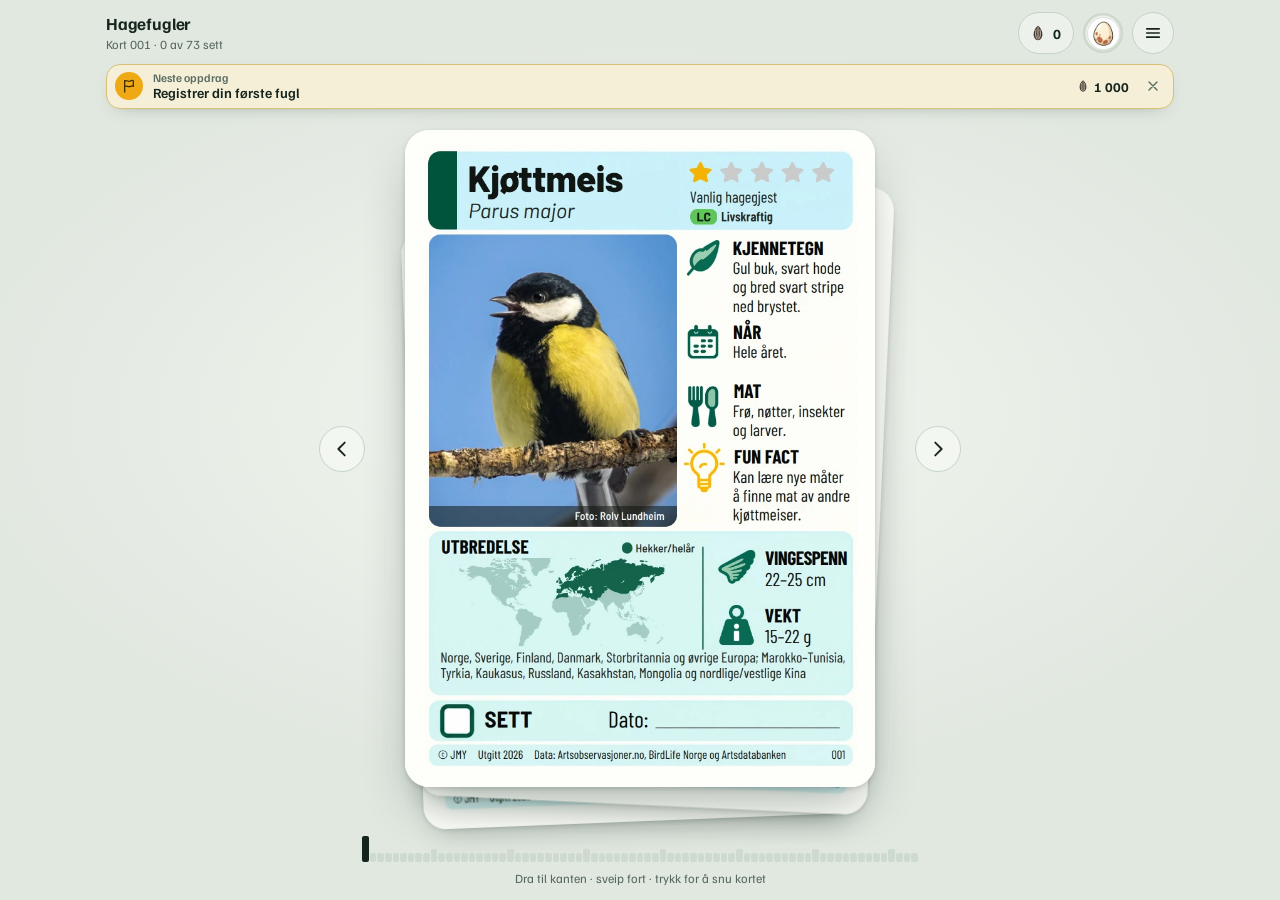
==== commit 52e85718: "Appen: Ledertavle i menyen, «Profil», og Foto eller Illustrasjon som profilbilde (play-1.0.0-ff01dc6" ====
--- a/app/index.html
+++ b/app/index.html
@@ -91,11 +91,10 @@
 .ring circle{fill:none;stroke-width:3.2}
 .ring .trk{stroke:var(--track)}
 .ring .arc{stroke:var(--gold);stroke-linecap:round;transition:stroke-dasharray .6s cubic-bezier(.2,.8,.2,1)}
-/* the profile picture (a bird from the life list or a picture of your own) in place of the title icon; the way to the
-   next title stays around it */
+/* the profile picture (a bird from the life list) in place of the title icon; the way to the next title stays around it */
 .ring .pb{position:absolute;left:50%;top:50%;width:31px;height:31px;margin:-15.5px 0 0 -15.5px;border-radius:50%;overflow:hidden;box-shadow:0 0 0 1px rgba(0,0,0,.06);background:var(--track)}
 .ring.har-pb .ti{visibility:hidden}
-.pb>*,.pb-stor>*{display:block;width:100%;height:100%;border-radius:50%;object-fit:cover}
+.pb>*,.pb-stor>*{display:block;width:100%;height:100%;border-radius:50%}
 .pb>.ph,.pb-stor>.ph{width:100%;height:100%;border-radius:50%;background-color:var(--track)}   /* over .ph's own 48 px */
 
 /* ---------- deck ---------- */
@@ -370,6 +369,8 @@
 /* Ledertavlen */
 .tv-meg{display:flex;align-items:center;gap:12px;padding:12px;border:1px solid var(--line);border-radius:16px;background:var(--surface-2)}
 .tv-meg .ti{width:44px;height:44px;flex-shrink:0}
+.tv-meg .tv-pb,.tv-meg .tv-pb>.ph{width:44px;height:44px}
+.tv-meg .tv-pb>.ti{position:absolute;right:-5px;bottom:-5px;width:20px;height:20px;border-radius:30%;box-shadow:0 0 0 2px var(--surface-2)}
 .tv-t{flex:1;min-width:0;display:grid;gap:2px}
 .tv-t b{font-weight:600;font-size:15px;white-space:nowrap;overflow:hidden;text-overflow:ellipsis}
 .tv-t small{font-size:12.5px;color:var(--muted);font-variant-numeric:tabular-nums}
@@ -400,6 +401,10 @@
 .tv-med.m3{color:#3d2412;background:radial-gradient(circle at 35% 30%, #ffe6cf 0, #d99a62 40%, #9a5a2c 100%)}
 .tavle li.meg{background:color-mix(in srgb, var(--gold) 16%, transparent);box-shadow:inset 0 0 0 1px color-mix(in srgb, var(--gold) 55%, transparent)}
 .tavle .ti{width:30px;height:30px;flex-shrink:0}
+/* the profile bird on the board: round, with the title in the corner (not in the simple version) */
+.tv-pb{position:relative;display:block;width:30px;height:30px;flex-shrink:0}
+.tv-pb>.ph{display:block;width:30px;height:30px;border-radius:50%;box-shadow:0 0 0 1px rgba(0,0,0,.06)}
+.tavle .tv-pb>.ti{position:absolute;right:-4px;bottom:-4px;width:15px;height:15px;border-radius:30%;box-shadow:0 0 0 1.5px var(--surface)}
 .tv-nr{width:26px;flex-shrink:0;text-align:right;font-weight:700;font-size:14px;color:var(--muted);font-variant-numeric:tabular-nums}
 .tavle li:nth-child(-n+3) .tv-nr,.tavle .tv-nr.topp{color:var(--gold-ink)}
 .tv-fro{font-weight:700;font-size:15px;font-variant-numeric:tabular-nums}
@@ -865,7 +870,7 @@
   padding:calc(env(safe-area-inset-top,0px) + 14px) 20px calc(env(safe-area-inset-bottom,0px) + 28px)}
 .stats.on{transform:translateX(0)}
 .s-head{display:flex;align-items:center;justify-content:space-between;gap:8px}
-/* Min fugleliste and Frøbutikken: the title and the tabs stay at the top while the tab scrolls. The space for the
+/* Profil (until 15 Nov 2026 «Min fugleliste») and Frøbutikken: the title and the tabs stay at the top while the tab scrolls. The space for the
    top of the phone (the status bar, the Dynamic Island) is in the header only, not in the sheet as well: Safari
    puts a sticky header below the sheet's own padding, and then the header came down twice that space and covered
    the top of the tab */
@@ -895,8 +900,7 @@
 button.p-tittel .pil{display:inline-block;margin-left:5px;color:var(--muted);font-size:12px;transition:transform .2s}
 button.p-tittel[aria-expanded="true"] .pil{transform:rotate(180deg)}
 button.p-tittel:focus-visible{outline:3px solid var(--spruce-ink);outline-offset:2px;border-radius:6px}
-/* the profile picture in the Profil tab: the title icon (the tile), a bird or your own picture (round); the pencil
-   opens «Profilbilde» */
+/* the profile picture in the Profil tab: the title icon (the tile) or a bird (round); the pencil opens «Profilbilde» */
 .pb-knapp{position:relative;flex-shrink:0;border:0;padding:0;background:none;cursor:pointer}
 .pb-knapp.rund{border-radius:50%;box-shadow:0 6px 16px -6px rgba(var(--shadow),.55),0 0 0 2px var(--gold)}
 .pb-stor{display:block;width:80px;height:80px;border-radius:50%;overflow:hidden;background:var(--track)}
@@ -906,8 +910,9 @@
 .pb-blyant svg{width:15px;height:15px}
 .pb-knapp:focus-visible{outline:3px solid var(--spruce-ink);outline-offset:3px}
 .pb-knapp:not(.tittel-ikon){border-radius:50%}
-/* «Profilbilde»: the birds on the life list, and placing a picture of your own in the circle */
-.dlg-kort:has(.pb-rutenett),.dlg-kort:has(.pb-ramme){max-height:100%;overflow:auto}
+/* «Profilbilde»: the birds on the life list */
+.dlg-kort:has(.pb-rutenett){max-height:100%;overflow:auto}
+.pb-sett{margin:12px 0 0}
 .pb-rutenett{display:grid;grid-template-columns:repeat(auto-fill,minmax(68px,1fr));gap:6px;max-height:min(40vh,300px);overflow:auto;margin:12px -6px 0;padding:4px 6px 6px;overscroll-behavior:contain}
 .pb-rutenett button{display:grid;justify-items:center;gap:4px;min-width:0;border:0;border-radius:12px;background:none;padding:6px 2px;color:var(--ink);font:inherit;cursor:pointer}
 .pb-rutenett button:hover{background:var(--surface-2)}
@@ -916,12 +921,6 @@
 .pb-rutenett .pb-n{max-width:100%;font-size:11.5px;line-height:1.2;font-weight:600;text-align:center;overflow:hidden;text-overflow:ellipsis;white-space:nowrap}
 .pb-rutenett button:focus-visible{outline:3px solid var(--spruce-ink);outline-offset:-1px}
 .dlg-tekst p.pb-merk{margin-top:10px;font-size:13.5px}
-.pb-ramme{position:relative;width:min(240px,100%);aspect-ratio:1;margin:14px auto 0;border-radius:50%;overflow:hidden;background:var(--track);touch-action:none;cursor:grab;box-shadow:0 0 0 2px var(--gold)}
-.pb-ramme:active{cursor:grabbing}
-.pb-ramme:focus-visible{outline:3px solid var(--spruce-ink);outline-offset:4px}
-.pb-ramme img{position:absolute;left:0;top:0;max-width:none;transform-origin:0 0;user-select:none;-webkit-user-select:none;pointer-events:none}
-.pb-zoom{display:flex;align-items:center;gap:10px;margin:14px 0 0;font-size:14px;font-weight:600;color:var(--ink)}
-.pb-zoom input{flex:1;accent-color:var(--spruce)}
 .tittel-bar{margin-top:12px}
 .tittel-bar .tb-linje{display:flex;align-items:center;gap:10px}
 .tittel-bar .bar{flex:1;margin:0}
@@ -1035,6 +1034,10 @@
 .naa button{display:flex;align-items:center;gap:8px;border:1px solid var(--line);background:var(--bg-hi);border-radius:99px;padding:4px 12px 4px 4px;font:inherit;font-size:13.5px;font-weight:600;color:var(--ink)}
 .naa .ph{width:30px;height:30px;border-radius:50%}
 .profil-navn{margin:10px 0 0;font-size:22px;letter-spacing:-.01em;outline:none}
+.profil-topp{display:flex;align-items:center;gap:14px}
+.profil-pb{flex-shrink:0;margin-top:10px}
+.profil-pb{display:block}
+.profil-pb>.ph{display:block;width:56px;height:56px;border-radius:50%;box-shadow:0 0 0 2px var(--gold)}
 .profil-antall{margin:6px 0 14px;font-size:17px;font-weight:700;color:var(--gold-ink)}
 .art-tilbake{margin:12px 0 0 -6px}
 .art-hode{display:flex;align-items:center;gap:14px;margin-top:8px}
@@ -1294,7 +1297,7 @@
       <p id="sub">Kort 001 av 73</p>
     </div>
     <button class="frobtn" id="openFro" aria-label="Solsikkefrø. Åpne Frøbutikken" title="Frøbutikken"><span id="froIkon"></span><b id="froTall">0</b></button>
-    <button class="iconbtn ring" id="openStats" aria-label="Min fugleliste" title="Min fugleliste">
+    <button class="iconbtn ring" id="openStats" aria-label="Profil" title="Profil">
       <svg viewBox="0 0 42 42" aria-hidden="true"><circle class="trk" cx="21" cy="21" r="19"/><circle class="arc" id="ringArc" cx="21" cy="21" r="19" stroke-dasharray="0 120"/></svg>
       <span class="ti" id="ringIkon" aria-hidden="true"></span>
       <span class="pb" id="ringBilde" aria-hidden="true" hidden></span>
@@ -1356,10 +1359,11 @@
 
 <div class="scrim" id="scrim"></div>
 
-<!-- the menu at the top right: profile, the garden bird count, search, the life list, about the cards, the introduction, the cards by post, settings -->
+<!-- the menu at the top right: profile, the leaderboard, the garden bird count, search, the life list, about the cards, the introduction, the cards by post, settings -->
 <div class="meny-bak" id="menyBak" hidden></div>
 <div class="meny" id="meny" role="menu" aria-label="Meny" hidden>
   <button role="menuitem" id="openProfil"><span class="mi" aria-hidden="true"><svg viewBox="0 0 24 24" fill="none" stroke="currentColor" stroke-width="1.9" stroke-linecap="round" stroke-linejoin="round"><circle cx="12" cy="8" r="4"/><path d="M4.5 20.5c.8-3.9 3.8-6 7.5-6s6.7 2.1 7.5 6"/></svg></span><span class="mt">Profil</span></button>
+  <button role="menuitem" id="openTavle"><span class="mi" aria-hidden="true"><svg viewBox="0 0 24 24" fill="none" stroke="currentColor" stroke-width="1.9" stroke-linecap="round" stroke-linejoin="round"><path d="M8.5 20.5v-9h7v9"/><path d="M3 20.5v-5.5h5.5"/><path d="M15.5 20.5v-7H21v7"/><path d="M2 20.5h20"/><path d="m12 3.2.9 1.9 2 .3-1.5 1.4.4 2-1.8-1-1.8 1 .4-2-1.5-1.4 2-.3z"/></svg></span><span class="mt">Ledertavle</span></button>
   <button role="menuitem" id="openTelling"><span class="mi" aria-hidden="true"><svg viewBox="0 0 24 24" fill="none" stroke="currentColor" stroke-width="1.9" stroke-linecap="round" stroke-linejoin="round"><rect x="4.5" y="4" width="15" height="17" rx="2"/><path d="M9 4V2.8h6V4"/><path d="M8.5 10v6.5M11 10v6.5M13.5 10v6.5M16 10v6.5"/><path d="M7 15.5 17.5 11"/></svg></span><span class="mt">Hagefugltelling</span><span class="m-pagar" id="tellPagar" hidden>Pågår</span></button>
   <button role="menuitem" id="openSearch"><span class="mi" aria-hidden="true"><svg viewBox="0 0 24 24" fill="none" stroke="currentColor" stroke-width="2" stroke-linecap="round"><circle cx="10.5" cy="10.5" r="6.5"/><path d="M15.5 15.5 20 20"/></svg></span><span class="mt">Søk etter fugl</span><kbd aria-hidden="true">/</kbd></button>
   <button role="menuitem" id="openFor"><span class="mi" aria-hidden="true"><svg viewBox="0 0 24 24" fill="none" stroke="currentColor" stroke-width="1.9" stroke-linecap="round" stroke-linejoin="round"><path d="M3.5 12a8.5 8.5 0 1 0 2.5-6"/><path d="M3.5 4.5V9H8"/><path d="M12 7.5V12l3 2"/></svg></span><span class="mt">Livslisten</span></button>
@@ -1394,7 +1398,7 @@
 <section class="sheet stats med-topp" id="statsSheet" role="dialog" aria-modal="true" aria-labelledby="statsTitle">
   <div class="s-topp">
     <div class="s-head">
-      <h2 id="statsTitle">Min fugleliste</h2>
+      <h2 id="statsTitle">Profil</h2>
       <button class="textbtn" id="closeStats">Lukk</button>
     </div>
     <div class="faner" id="faner" role="tablist" aria-labelledby="statsTitle">
@@ -1402,10 +1406,17 @@
       <button role="tab" id="fane-statistikk" data-fane="statistikk" aria-controls="statsBody">Statistikk</button>
       <button role="tab" id="fane-kort" data-fane="kort" aria-controls="statsBody">Kort</button>
       <button role="tab" id="fane-merker" data-fane="merker" aria-controls="statsBody">Merker</button>
-      <button role="tab" id="fane-tavle" data-fane="tavle" aria-controls="statsBody" aria-label="Ledertavle">Tavle</button>
     </div>
   </div>
   <div id="statsBody" role="tabpanel" tabindex="-1"></div>
+</section>
+
+<section class="sheet stats" id="tavleSheet" role="dialog" aria-modal="true" aria-labelledby="tavleTitle">
+  <div class="s-head">
+    <h2 id="tavleTitle">Ledertavle</h2>
+    <button class="textbtn" id="closeTavle">Lukk</button>
+  </div>
+  <div id="tavleBody"></div>
 </section>
 
 <section class="sheet stats" id="tellSheet" role="dialog" aria-modal="true" aria-labelledby="tellTitle">
@@ -1561,7 +1572,6 @@
   <p class="sb-hint" id="sbHint"></p>
   <p class="sb-innst"><span id="sbInnstTekst"></span> <button class="sb-lenke" id="sbTilInnst">Endre i Innstillinger</button></p>
 </div>
-<input type="file" id="pbFil" accept="image/*" hidden tabindex="-1" aria-hidden="true">
 <div class="dlg" id="dlg" role="alertdialog" aria-modal="true" aria-labelledby="dlgT" aria-describedby="dlgTekst" hidden>
   <div class="dlg-kort"><h3 id="dlgT"></h3><div id="dlgTekst" class="dlg-tekst"></div><div class="dlg-knapper" id="dlgKnapper"></div></div>
 </div>
@@ -1998,109 +2008,77 @@
 const livsliste = () => BIRDS.filter(c => erSett(c.key)).length;
 
 /* ================= Profilbilde =================
-   A bird from the life list, a picture of your own or (as before, and the default) the icon of your title; in the
-   simple version, which has no titles, nothing. Shown in the ring at the top right and in the Profil tab, not on the
-   board. Per user on this device only (hagefugler:profilbilde): {fugl: key} or {eget: a 256 × 256 JPEG as a data URL}.
-   The own picture never leaves the device. A bird no longer on the life list falls back to the title */
+   A bird from the life list, as a photo or an illustration, or (as before, and the default) the icon of your title; in
+   the simple version, which has no titles, nothing. Shown in the ring at the top right, in the Profil tab and, when
+   sharing, at your name on the boards and your profile (ledertavle.profilfugl and .profilsett), in the style chosen
+   whatever picture set the one looking uses. Per user on this device (hagefugler:profilbilde): {fugl: key, sett:
+   'foto' | 'tegneserie'}; without sett (chosen before the style could be) the picture set used now, or Foto. A bird no
+   longer on the life list falls back to the title. A picture of your own was offered for a few hours on 15 Nov 2026;
+   one kept is deleted at the start */
 const PB_KEY = () => brukerNokkel('hagefugler:profilbilde');
+/* a bird the app knows (not a dyrekort), or null: what is shown for someone else on the board */
+const gyldigProfilfugl = k => (typeof k === 'string' && BY_KEY[k] != null && !CARDS[BY_KEY[k]].bonus ? k : null);
+const PB_SETT = ['foto', 'tegneserie'], PB_SETTNAVN = { foto: 'Foto', tegneserie: 'Illustrasjon' };
+const gyldigSett = v => (PB_SETT.includes(v) ? v : null);
+const standardPbSett = () => (tegneserie() ? 'tegneserie' : 'foto');
 function profilbilde() {
   let v = null; try { v = JSON.parse(lsGet(PB_KEY()) || 'null'); } catch (e) {}
-  if (v && typeof v.eget === 'string' && /^data:image\/(jpeg|png|webp);base64,/.test(v.eget)) return { eget: v.eget };
-  if (v && typeof v.fugl === 'string' && BY_KEY[v.fugl] != null && !CARDS[BY_KEY[v.fugl]].bonus && erSett(v.fugl)) return { fugl: v.fugl };
-  return null;
-}
-const pbInnhold = p => (p.eget ? `<img src="${esc(p.eget)}" alt="" draggable="false">` : `<span class="ph" style="background-position:${spritePos(BY_KEY[p.fugl])}"></span>`);
-const pbBeskrivelse = p => (p ? (p.fugl ? CARDS[BY_KEY[p.fugl]].navn : 'eget bilde') : '');
+  return v && gyldigProfilfugl(v.fugl) && erSett(v.fugl) ? { fugl: v.fugl, sett: gyldigSett(v.sett) || standardPbSett() } : null;
+}
+const profilfugl = () => (profilbilde() || {}).fugl || null;
+try {                                                        // a picture of your own, from those hours: deleted
+  for (let i = localStorage.length - 1; i >= 0; i--) {
+    const k = localStorage.key(i);
+    if (k && k.startsWith('hagefugler:profilbilde') && (localStorage.getItem(k) || '').includes('"eget"')) localStorage.removeItem(k);
+  }
+} catch (e) {}
+/* the bird from the sprite of its style (photos-foto / photos-tegneserie, the same places as the others); without a
+   style (someone on the board with an older app), the picture set of the one looking */
+const pbSprite = sett => (sett ? `;background-image:url('sprites/photos-${sett}.webp')` : '');
+const fuglBilde = (k, sett) => `<span class="ph" style="background-position:${spritePos(BY_KEY[k])}${pbSprite(gyldigSett(sett))}" aria-hidden="true"></span>`;
+const pbInnhold = p => fuglBilde(p.fugl, p.sett);
+const pbBeskrivelse = p => (p ? `${CARDS[BY_KEY[p.fugl]].navn}, ${p.sett === 'tegneserie' ? 'illustrasjon' : 'foto'}` : '');
 function paintProfilbilde() {
-  const p = profilbilde(), el = $('#ringBilde'), s = p ? (p.fugl ? `f:${p.fugl}` : `e:${p.eget.length}:${p.eget.slice(-32)}`) : '';
+  const p = profilbilde(), el = $('#ringBilde'), s = p ? `${p.fugl}:${p.sett}` : '';
   if (el.dataset.s === s) return;
   el.dataset.s = s; el.innerHTML = p ? pbInnhold(p) : ''; el.hidden = !p;
   $('#openStats').classList.toggle('har-pb', !!p);
 }
 function settProfilbilde(v) {
-  if (v) { try { localStorage.setItem(PB_KEY(), JSON.stringify(v)); } catch (e) { si('Bildet fikk ikke plass på telefonen. Prøv et annet bilde.'); return false; } }
-  else { try { localStorage.removeItem(PB_KEY()); } catch (e) {} }
+  if (v) lsSet(PB_KEY(), JSON.stringify(v)); else lsDel(PB_KEY());
   paintProfilbilde();
+  if (deler()) planleggSending(1200);                        // the bird at your name on the board
   if (openSheet && openSheet.id === 'statsSheet' && statsFane === 'profil') { renderStats(); const b = $('#statsBody [data-profilbilde]'); if (b) b.focus({ preventScroll: true }); }
-  si(v ? (v.fugl ? `Profilbildet er nå ${CARDS[BY_KEY[v.fugl]].navn.toLowerCase()}.` : 'Profilbildet er byttet til bildet ditt.') : enkel ? 'Profilbildet er fjernet.' : 'Profilbildet er nå tittelikonet ditt.');
-  return true;
-}
-/* «Profilbilde»: the birds on the life list (registered in the app or seen before), by name; a picture of your own;
+  si(v ? `Profilbildet er nå ${CARDS[BY_KEY[v.fugl]].navn.toLowerCase()} (${v.sett === 'tegneserie' ? 'illustrasjon' : 'foto'}).` : enkel ? 'Profilbildet er fjernet.' : 'Profilbildet er nå tittelikonet ditt.');
+}
+/* «Profilbilde»: Foto or Illustrasjon (the style of the profile picture, else the picture set used now), and the birds
+   on the life list (registered in the app or seen before) in that style, by name; a bird chosen keeps the style shown;
    back to the title */
+let pbSett = 'foto';
 function velgProfilbilde() {
   const p = profilbilde(), liste = BIRDS.filter(c => erSett(c.key)).sort((a, b) => kol.compare(a.navn, b.navn));
-  const tekst = `<p>Velg en fugl fra livslisten din, eller bruk et eget bilde. Et eget bilde lagres bare på denne telefonen.</p>`
-    + (liste.length ? `<div class="pb-rutenett" role="group" aria-label="Fugler fra livslisten">${liste.map(c => `<button type="button" data-pb-fugl="${c.key}" aria-pressed="${!!p && p.fugl === c.key}"><span class="ph" style="background-position:${spritePos(BY_KEY[c.key])}" aria-hidden="true"></span><span class="pb-n">${esc(c.navn)}</span></button>`).join('')}</div>` : '')
+  pbSett = p ? p.sett : standardPbSett();
+  const tekst = `<p>${liste.length ? 'Velg Foto eller Illustrasjon, og trykk på en fugl fra livslisten din.' : 'Velg en fugl fra livslisten din.'}${deler() ? ' Den vises også ved navnet ditt på ledertavla.' : ''}</p>`
+    + (liste.length ? `<div class="kal-valg pb-sett" role="group" aria-label="Bildetype">${PB_SETT.map(v => `<button type="button" class="chip" data-pb-sett="${v}" aria-pressed="${v === pbSett}">${PB_SETTNAVN[v]}</button>`).join('')}</div>`
+      + `<div class="pb-rutenett" role="group" aria-label="Fugler fra livslisten">${liste.map(c => `<button type="button" data-pb-fugl="${c.key}" aria-pressed="${!!p && p.fugl === c.key}">${fuglBilde(c.key, pbSett)}<span class="pb-n">${esc(c.navn)}</span></button>`).join('')}</div>` : '')
     + `<p class="pb-merk">${liste.length ? 'Flere fugler kommer når du registrerer dem eller merker dem i livslisten.' : 'Fuglene på livslisten din kan bli profilbilde. Registrer en fugl, eller merk fugler du har sett før i livslisten.'}</p>`;
   sporsmal({ tittel: 'Profilbilde', tekst, knapper: [
-    { tekst: 'Velg eget bilde', pri: !liste.length, fn: () => $('#pbFil').click() },
-    { tekst: 'Åpne livslisten', fn: () => { closeSheets(true); tilbyForModus(); } },
+    { tekst: 'Åpne livslisten', pri: !liste.length, fn: () => { closeSheets(true); tilbyForModus(); } },
     ...(p ? [{ tekst: enkel ? 'Fjern profilbildet' : 'Bruk tittelikonet', fn: () => settProfilbilde(null) }] : []),
     { tekst: 'Avbryt' },
   ] });
 }
 $('#dlg').addEventListener('click', e => {
+  const st = e.target.closest('[data-pb-sett]');
+  if (st) {                                                  // the other style: the birds are shown in it
+    pbSett = st.dataset.pbSett;
+    document.querySelectorAll('#dlg [data-pb-sett]').forEach(x => x.setAttribute('aria-pressed', String(x === st)));
+    document.querySelectorAll('#dlg [data-pb-fugl] .ph').forEach(x => { x.style.backgroundImage = `url('sprites/photos-${pbSett}.webp')`; });
+    return;
+  }
   const b = e.target.closest('[data-pb-fugl]'); if (!b) return;
-  const k = b.dataset.pbFugl; lukkDlg(() => settProfilbilde({ fugl: k }));
+  const k = b.dataset.pbFugl; lukkDlg(() => settProfilbilde({ fugl: k, sett: pbSett }));
 });
-/* a picture of your own: from the camera or the photos; placed in the circle by dragging, pinching, the slider, the
-   wheel or the arrow keys, and kept as 256 × 256 pixels */
-$('#pbFil').addEventListener('change', e => {
-  const f = e.target.files && e.target.files[0]; e.target.value = '';
-  if (!f) return;
-  const url = URL.createObjectURL(f), img = new Image();
-  img.onload = () => plasserBilde(img, url);
-  img.onerror = () => { URL.revokeObjectURL(url); sporsmal({ tittel: 'Bildet kunne ikke åpnes', tekst: '<p>Prøv et annet bilde, for eksempel et fotografi fra kamerarullen.</p>', knapper: [{ tekst: 'OK', pri: true }] }); };
-  img.src = url;
-});
-function plasserBilde(img, url) {
-  const w = img.naturalWidth, h = img.naturalHeight;
-  if (!w || !h) { URL.revokeObjectURL(url); return; }
-  sporsmal({
-    tittel: 'Plasser bildet',
-    tekst: `<div class="pb-ramme" id="pbRamme" tabindex="0" role="img" aria-label="Utsnittet av bildet. Dra for å flytte det, eller bruk piltastene."><img id="pbBilde" src="${esc(url)}" alt="" draggable="false"></div>
-      <label class="pb-zoom">Zoom<input type="range" id="pbZoom" min="1" max="4" step="0.01" value="1"></label>
-      <p class="pb-merk">Dra for å flytte bildet. Det lagres bare på denne telefonen.</p>`,
-    knapper: [{ tekst: 'Bruk bildet', pri: true, fn: () => { lagre(); URL.revokeObjectURL(url); } }, { tekst: 'Avbryt', fn: () => URL.revokeObjectURL(url) }],
-    avbryt: () => URL.revokeObjectURL(url),
-  });
-  const ramme = $('#pbRamme'), bilde = $('#pbBilde'), zoom = $('#pbZoom');
-  const S = () => ramme.clientWidth || 240, s0 = () => S() / Math.min(w, h);
-  let z = 1, x = 0, y = 0;
-  const klem = () => { const k = s0() * z; x = Math.min(0, Math.max(S() - w * k, x)); y = Math.min(0, Math.max(S() - h * k, y)); };
-  const vis = () => { klem(); const k = s0() * z; bilde.style.width = `${w * k}px`; bilde.style.height = `${h * k}px`; bilde.style.transform = `translate(${x}px,${y}px)`; };
-  const settZoom = (nz, mx = S() / 2, my = S() / 2) => {     // keeps the point under (mx, my) in place
-    nz = Math.min(4, Math.max(1, nz)); const k0 = s0() * z, k1 = s0() * nz;
-    x = mx - (mx - x) * k1 / k0; y = my - (my - y) * k1 / k0; z = nz; zoom.value = String(z); vis();
-  };
-  { const k = s0(); x = (S() - w * k) / 2; y = (S() - h * k) / 2; vis(); }
-  const fingre = new Map(); let start = null;
-  const midt = () => { const a = [...fingre.values()], r = ramme.getBoundingClientRect(); return { mx: (a[0].x + a[1].x) / 2 - r.left, my: (a[0].y + a[1].y) / 2 - r.top, d: Math.hypot(a[0].x - a[1].x, a[0].y - a[1].y) }; };
-  ramme.addEventListener('pointerdown', e => { ramme.setPointerCapture(e.pointerId); fingre.set(e.pointerId, { x: e.clientX, y: e.clientY }); start = fingre.size === 2 ? { ...midt(), z } : null; });
-  ramme.addEventListener('pointermove', e => {
-    const f = fingre.get(e.pointerId); if (!f) return;
-    if (fingre.size === 1) { x += e.clientX - f.x; y += e.clientY - f.y; f.x = e.clientX; f.y = e.clientY; vis(); return; }
-    f.x = e.clientX; f.y = e.clientY;
-    if (fingre.size === 2 && start) { const m = midt(); settZoom(start.z * m.d / Math.max(1, start.d), m.mx, m.my); }
-  });
-  const slipp = e => { fingre.delete(e.pointerId); start = fingre.size === 2 ? { ...midt(), z } : null; };
-  ramme.addEventListener('pointerup', slipp); ramme.addEventListener('pointercancel', slipp);
-  ramme.addEventListener('wheel', e => { e.preventDefault(); const r = ramme.getBoundingClientRect(); settZoom(z * Math.exp(-e.deltaY / 400), e.clientX - r.left, e.clientY - r.top); }, { passive: false });
-  ramme.addEventListener('keydown', e => {
-    const d = { ArrowLeft: [10, 0], ArrowRight: [-10, 0], ArrowUp: [0, 10], ArrowDown: [0, -10] }[e.key];
-    if (d) { e.preventDefault(); e.stopPropagation(); x += d[0]; y += d[1]; vis(); }
-    else if (e.key === '+' || e.key === '-') { e.preventDefault(); settZoom(z * (e.key === '+' ? 1.15 : 1 / 1.15)); }
-  });
-  zoom.addEventListener('input', () => settZoom(+zoom.value));
-  function lagre() {
-    const k = s0() * z, n = 256, c = document.createElement('canvas'); c.width = c.height = n;
-    const g = c.getContext('2d'); g.fillStyle = '#fff'; g.fillRect(0, 0, n, n); g.imageSmoothingQuality = 'high';
-    g.drawImage(img, -x / k, -y / k, S() / k, S() / k, 0, 0, n, n);
-    let data = c.toDataURL('image/jpeg', 0.85);
-    if (data.length > 90000) data = c.toDataURL('image/jpeg', 0.7);
-    settProfilbilde({ eget: data });
-  }
-}
 const forAarTekst = k => { const v = ForSett.svar(k); return v && v.aar ? String(v.aar) : 'før appen'; };
 const aarValg = (valgt, tom = 'Husker ikke') => `<option value="">${tom}</option>`
   + Array.from({ length: AAR_NA - AAR_FRA + 1 }, (_, j) => AAR_NA - j).map(a => `<option value="${a}"${a === valgt ? ' selected' : ''}>${a}</option>`).join('');
@@ -3139,7 +3117,7 @@
   if (festAapen) { if (e.key === 'Escape') { e.preventDefault(); lukkFest(); } else if (e.key === 'Enter' || e.key === ' ') { e.preventDefault(); festTrykk(); } return; }
   if (openSheet && openSheet.id === 'introSheet') { if (e.key === 'Escape') { e.preventDefault(); introEsc(); } return; }
   if (e.target.closest('input, textarea')) { if (e.key === 'Escape') closeSheets(); return; }
-  if (openSheet) { if (e.key === 'Escape') { if (artVis && openSheet.id === 'statsSheet') lukkArt(); else if (profilVis && openSheet.id === 'statsSheet') lukkProfil(); else closeSheets(); } return; }
+  if (openSheet) { if (e.key === 'Escape') { if (artVis && openSheet.id === 'statsSheet') lukkArt(); else if (profilVis && openSheet === tavleSheet) lukkProfil(); else closeSheets(); } return; }
   if (e.key === 'ArrowRight') { e.preventDefault(); stopRiffle(); go(1); }
   else if (e.key === 'ArrowLeft') { e.preventDefault(); stopRiffle(); go(-1); }
   else if (e.key === 'Escape') { stopRiffle(); }
@@ -3226,7 +3204,7 @@
 let ringVist = null, ringT = 0;
 const planleggRing = ms => { clearTimeout(ringT); ringT = setTimeout(paintRing, ms); };
 function paintRing() {
-  if (enkel) { ringVist = null; $('#openStats').setAttribute('aria-label', 'Min fugleliste'); $('#openStats').title = 'Min fugleliste'; return; }
+  if (enkel) { ringVist = null; $('#openStats').setAttribute('aria-label', 'Profil'); $('#openStats').title = 'Profil'; return; }
   if (froHold > 0) return;                                  // seeds on their way: the counter first, then the ring
   const fT = froRegnskap().tjent - froParkert();
   if (fT === ringVist) return;
@@ -3236,7 +3214,7 @@
   $('#ringIkon').setAttribute('style', tittelPos(tk));
   $('#ringArc').setAttribute('stroke-dasharray', `${(andel * C).toFixed(2)} ${C.toFixed(2)}`);
   $('#ringArc').style.opacity = andel > 0 ? 1 : 0;           // no dot when the way has just started
-  $('#openStats').setAttribute('aria-label', `Min fugleliste. ${tt.navn}${tn ? `, ${Math.round(andel * 100)} prosent av veien til ${tn.navn}` : ', den høyeste tittelen'}`);
+  $('#openStats').setAttribute('aria-label', `Profil. ${tt.navn}${tn ? `, ${Math.round(andel * 100)} prosent av veien til ${tn.navn}` : ', den høyeste tittelen'}`);
   $('#openStats').title = tt.navn;
 }
 
@@ -3246,6 +3224,8 @@
 
 /* ================= Sheets ================= */
 let openSheet = null, lastFocus = null;
+const tavleSheet = $('#tavleSheet'), tb = $('#tavleBody');   // Ledertavle (see «Ledertavle: its own sheet»)
+const tavleApen = () => openSheet === tavleSheet;
 const app = $('#app'), scrim = $('#scrim');
 function showSheet(el) {
   if (openSheet === el) return;
@@ -3264,7 +3244,7 @@
 }
 scrim.addEventListener('click', () => closeSheets());
 
-/* ---- the menu at the top right: profile, the garden bird count, search, the life list, about the cards, the introduction, the cards by post, settings ---- */
+/* ---- the menu at the top right: profile, the leaderboard, the garden bird count, search, the life list, about the cards, the introduction, the cards by post, settings ---- */
 const menyEl = $('#meny'), menyBak = $('#menyBak'), menyBtn = $('#openMeny');
 const menyApen = () => !menyEl.hidden;
 const menyValg = () => [...menyEl.querySelectorAll('[role="menuitem"]')].filter(b => !b.hidden);
@@ -3304,6 +3284,7 @@
 function openSearch() { showSheet($('#searchSheet')); renderSearch(); setTimeout(() => qEl.focus(), 60); }
 $('#openSearch').addEventListener('click', openSearch);
 $('#openProfil').addEventListener('click', () => openStats('profil'));
+$('#openTavle').addEventListener('click', () => openTavle());
 $('#openTelling').addEventListener('click', () => openTelling());
 /* the cards by post: the list on hagefugler.no (#bestill opens it), not for children (it asks for name, email and phone) */
 const POSTKASSE_URL = 'https://hagefugler.no/#bestill';
@@ -3505,7 +3486,7 @@
 /* ---- stats ---- */
 const sb = $('#statsBody');
 /* the tabs of Min fugleliste; the last one used is opened again (on this device) */
-const FANER = ['profil', 'statistikk', 'kort', 'merker', 'tavle'];   // Telling was a tab until 15 Nov 2026; a saved «telling» opens Profil
+const FANER = ['profil', 'statistikk', 'kort', 'merker'];   // Telling and Tavle were tabs until 15 Nov 2026; a saved one opens Profil
 let statsFane = FANER.includes(lsGet('fuglekort:fane')) ? lsGet('fuglekort:fane') : 'profil';
 const fanerNa = () => FANER.filter(f => !(enkel && f === 'merker'));   // enkel versjon: no Merker
 const fanerEl = $('#faner');
@@ -3518,11 +3499,10 @@
 }
 function velgFane(f, fokus) {
   if (!fanerNa().includes(f)) f = 'profil';
-  const ny = f !== statsFane || artVis || profilVis;
-  statsFane = f; lsSet('fuglekort:fane', f); artVis = null; profilVis = null;
+  const ny = f !== statsFane || artVis;
+  statsFane = f; lsSet('fuglekort:fane', f); artVis = null;
   renderStats();
   if (ny) $('#statsSheet').scrollTop = 0;
-  if (f === 'tavle') hentTavle();
   const b = fanerEl.querySelector(`[data-fane="${f}"]`);
   b.scrollIntoView({ block: 'nearest', inline: 'nearest' });
   if (fokus) b.focus();
@@ -3534,7 +3514,7 @@
     : e.key === 'Home' ? F[0] : e.key === 'End' ? F[F.length - 1] : null;
   if (ny) { e.preventDefault(); velgFane(ny, true); }
 });
-function openStats(fane) { artVis = null; profilVis = null; if (fane) { statsFane = fane; lsSet('fuglekort:fane', fane); } showSheet($('#statsSheet')); renderStats(); $('#statsSheet').scrollTop = 0; if (statsFane === 'tavle') hentTavle(); setTimeout(() => $('#closeStats').focus(), 60); }
+function openStats(fane) { artVis = null; if (fane) { statsFane = fane; lsSet('fuglekort:fane', fane); } showSheet($('#statsSheet')); renderStats(); $('#statsSheet').scrollTop = 0; setTimeout(() => $('#closeStats').focus(), 60); }
 $('#openStats').addEventListener('click', () => openStats('profil'));
 $('#closeStats').addEventListener('click', () => closeSheets());
 /* a small picture of the card */
@@ -3749,31 +3729,32 @@
     </div>
     ${arslisteHtml(nt)}
     ${oppdragFerdig() ? oppdragHtml() : ''}`,
-    tavle: () => tavleHtml(),
   };
   paintFaner();
-  sb.innerHTML = statsFane === 'statistikk' && artVis ? artHtml(artVis) : statsFane === 'tavle' && profilVis ? profilHtml() : FANER_HTML[statsFane]();
+  sb.innerHTML = statsFane === 'statistikk' && artVis ? artHtml(artVis) : FANER_HTML[statsFane]();
 
   const tip = $('#mtip'), mEl = $('#months');
   if (!mEl) return;
   const showTip = b => { const x = months[+b.dataset.k]; tip.textContent = `${MND[x.m - 1]}. ${x.y}: ${x.n} ${enhet(x.n)}`; const r = b.getBoundingClientRect(), pr = mEl.getBoundingClientRect(); tip.style.left = (r.left - pr.left + r.width / 2) + 'px'; tip.style.top = Math.max(0, r.bottom - pr.top - (b.querySelector('i').offsetHeight) - 6) + 'px'; tip.classList.add('on'); };
   mEl.querySelectorAll('.mcol').forEach(b => { b.addEventListener('pointerenter', () => showTip(b)); b.addEventListener('focus', () => showTip(b)); b.addEventListener('click', () => showTip(b)); b.addEventListener('pointerleave', () => tip.classList.remove('on')); b.addEventListener('blur', () => tip.classList.remove('on')); });
 }
-sb.addEventListener('click', async e => {
+/* clicks in Profil and in Ledertavle (the board, the profiles on it and the groups) */
+async function statsKlikk(e) {
+  const rot = e.currentTarget;
   if (e.target.closest('[data-bytt-navn]')) { byttNavn(); return; }
   if (e.target.closest('[data-bytt-bruker]')) { byttBrukerSporsmal(); return; }
   if (e.target.closest('[data-slett-meg]')) { slettMegSporsmal(); return; }
-  if (e.target.closest('[data-del-pa]')) { visIntro('slaPa', () => openStats('tavle')); return; }
+  if (e.target.closest('[data-del-pa]')) { visIntro('slaPa', () => openTavle()); return; }
   if (e.target.closest('[data-oppdrag-vis]')) { lsDel(OPPDRAG_SKJULT()); paintOppdrag(); const y = $('#statsSheet').scrollTop; renderStats(); $('#statsSheet').scrollTop = y; return; }
   const og = e.target.closest('[data-oppdrag-gaa]');
-  if (og) { const g = og.dataset.oppdragGaa; if (g === 'tavle') velgFane('tavle'); else if (g === 'butikk') openButikk(); else if (g === 'sok') { closeSheets(true); openSearch(); } else if (g === 'telling') { closeSheets(true); openTelling(); } return; }
+  if (og) { const g = og.dataset.oppdragGaa; if (g === 'tavle') { closeSheets(true); openTavle(); } else if (g === 'butikk') openButikk(); else if (g === 'sok') { closeSheets(true); openSearch(); } else if (g === 'telling') { closeSheets(true); openTelling(); } return; }
   const tr = e.target.closest('[data-tavle-rad]');
   if (tr) { tavleRad(tr.dataset.tavleRad); return; }
   if (e.target.closest('[data-profillukk]')) { lukkProfil(); return; }
   if (e.target.closest('[data-profil-rapporter]') && profilVis) { rapporterSporsmal(profilVis.uid, visNavn(profilVis.x)); return; }
   if (e.target.closest('[data-profil-fav]') && profilVis) {
     byttFavoritt(profilVis.uid, skjulte()[profilVis.uid] != null ? 'Navnet' : visNavn(profilVis.x)); paintDeling();
-    const f = sb.querySelector('[data-profil-fav]'); if (f) f.focus({ preventScroll: true }); return;
+    const f = rot.querySelector('[data-profil-fav]'); if (f) f.focus({ preventScroll: true }); return;
   }
   if (e.target.closest('[data-profil-fjern]') && profilVis) { const g = gruppeAv(tavleHvem()); if (g) fjernMedlemSporsmal(g, profilVis.uid, visNavn(profilVis.x)); return; }
   const th = e.target.closest('[data-tavlehvem]');
@@ -3783,7 +3764,7 @@
   if (e.target.closest('[data-profil-visnavn]') && profilVis) { const s = skjulte(); delete s[profilVis.uid]; lagreSkjulte(s); paintDeling(); return; }
   if (e.target.closest('[data-lukk-melding]')) { lsDel(DK('navn-melding')); paintDeling(); return; }
   const tv = e.target.closest('[data-tavlevis]');
-  if (tv) { tavleVis = tv.dataset.tavlevis; lsSet('fuglekort:tavlevis', tavleVis); paintDeling(); hentTavle(); return; }
+  if (tv) { tavleVis = tv.dataset.tavlevis; paintDeling(); hentTavle(); return; }   // not kept: the board opens on Totalt
   const te = e.target.closest('[data-tavleetter]');
   if (te) { tavleValgt = te.dataset.tavleetter; lsSet('fuglekort:tavleetter', tavleValgt); paintDeling(); hentTavle(); return; }
   if (e.target.closest('[data-butikk]')) { openButikk(e.target.closest('[data-butikk]').dataset.butikk); return; }
@@ -3864,7 +3845,8 @@
       restoreMld(mld); si(mld);
     } catch (err) { restoreMld('Teksten er ikke en gyldig sikkerhetskopi. Lim inn hele teksten du kopierte.'); }
   }
-});
+}
+sb.addEventListener('click', statsKlikk);
 
 /* ---- Hagefugltelling: start, counter, list of species, summary ---- */
 const tellebar = $('#tellebar'), teller = $('#teller'), tlAnt = $('#tlAnt');
@@ -5133,7 +5115,7 @@
   if (festAapen) { lukkFest(); return; }
   if (menyApen()) { lukkMeny(true); return; }
   if (openSheet && openSheet.id === 'statsSheet' && artVis) { lukkArt(); return; }
-  if (openSheet && openSheet.id === 'statsSheet' && profilVis) { lukkProfil(); return; }
+  if (openSheet === tavleSheet && profilVis) { lukkProfil(); return; }
   if (openSheet === butikkSheet && butikkVelg) { butikkVelg = null; renderButikk(); return; }
   if (openSheet && openSheet.id === 'introSheet') { introEsc(); return; }   // the same as Esc there
   if (openSheet) closeSheets();
@@ -5179,6 +5161,7 @@
   pool.forEach(paintCard);
   paintChrome();
   if (openSheet && openSheet.id === 'statsSheet') renderStats();
+  if (tavleApen()) { const y = tavleSheet.scrollTop; renderTavleSide(); tavleSheet.scrollTop = y; }
   if (openSheet && openSheet.id === 'searchSheet') renderSearch();
 });
 
@@ -5386,7 +5369,7 @@
    postcode is optional and only for statistics. Turning sharing off or «Slett meg» deletes the anonymous user in
    Supabase, and with it everything shared (on delete cascade). The tables: supabase/fuglekort.sql */
 const SUPA = { url: 'https://qfustbltxgbpwsntcrpd.supabase.co', key: 'sb_publishable_tQmgTjIyvYtMLJRL3o2Vaw_o2sYYpYt' };
-const APPVERSJON = 'play-1.0.0-471f2de343';
+const APPVERSJON = 'play-1.0.0-ff01dc616c';
 const DK = k => brukerNokkel('fuglekort:' + k);            // everything here belongs to the person using the app
 const visArter = () => lsGet(DK('vis-arter')) !== 'nei';    // the species on my profile on the board (else the number only)
 const lsDel = k => { try { localStorage.removeItem(k); } catch (e) {} };
@@ -5556,6 +5539,9 @@
 const oppsummering = () => { const t = froTotalt(); return { fro: Math.max(0, Math.min(1e8, Math.round(t))), arter: seenCount(), dager: Math.min(40000, nokkeltall().obsDager), tittel: tittelAv(t) }; };
 
 /* ---- what is sent besides the copy: the row on the board, the reports and the profile ---- */
+/* a column for the profile picture missing in Supabase (profilfugl.sql or profilsett.sql not run yet): the row is sent
+   without it, and it is tried again after 6 hours */
+const kolonneMangler = kolonne => Date.now() - (+lsGet(DK('uten-' + kolonne)) || 0) < 6 * 3600e3;
 /* the row on the board. A taken name gets a number; a name that is not allowed (or reported by three) is sent
    empty and the person is asked for a new one. Gives true when the row was sent now */
 async function sendTavlerad(okt) {
@@ -5563,6 +5549,10 @@
   const o = oppsummering(), ut = utenfor();
   const rad = { navn: navnStengt() ? null : n.navn, ord: null, fugl: null, tall: null, ...o,
     fro_utenfor: Math.min(o.fro, ut.fro), arter_utenfor: Math.min(o.arter, ut.arter, 200), vis_arter: visArter() };
+  if (!kolonneMangler('profilfugl')) {                                  // the profile picture: a bird and its style, or null for the title
+    const pb = profilbilde(); rad.profilfugl = pb ? pb.fugl : null;
+    if (!kolonneMangler('profilsett')) rad.profilsett = pb ? pb.sett : null;
+  }
   if (lsGet(DK('tavle-sendt')) === okt.uid + JSON.stringify(rad)) return false;
   const forst = n.navn;
   for (let forsok = 0; forsok < 10; forsok++) {
@@ -5575,6 +5565,8 @@
       if (!n.forslag) lsSet(DK('navn-melding'), JSON.stringify({ fra: forst, til: n.navn }));
       continue;
     }
+    const mangler = (feil.message || '').match(/'(profilfugl|profilsett)'/);   // the column not made yet (profilfugl.sql / profilsett.sql)
+    if (mangler && mangler[1] in rad) { lsSet(DK('uten-' + mangler[1]), String(Date.now())); delete rad[mangler[1]]; if (mangler[1] === 'profilfugl') delete rad.profilsett; continue; }
     if (feil.message === 'navn_stengt' && rad.navn) { lsSet(DK('navn-stengt'), rad.navn); rad.navn = null; paintTittelSnart(); continue; }
     if (/navn_form/.test(feil.message || '') && rad.navn) { n = tilfeldigNavn(); lagreKallenavn(n); rad.navn = n.navn; continue; }
     throw new Error(`ledertavle ${r && r.status}`);
@@ -5654,7 +5646,7 @@
   finally {
     sender = false; paintDeling();
     // the board open: fetched again when the row on it has changed (a new name, more seeds)
-    if (openSheet && openSheet.id === 'statsSheet' && statsFane === 'tavle' && (ny || !lsGet(DK('tavle')))) hentTavle();
+    if (tavleApen() && (ny || !lsGet(DK('tavle')))) hentTavle();
   }
 }
 /* turning sharing on and off. Off deletes the anonymous user in Supabase (and with it everything shared); without
@@ -5698,7 +5690,17 @@
    each hour) and in total (the top 50 and your place). Each is kept on the device, so it shows without a network ---- */
 const TAVLER = ['uke', 'mnd', 'aar', 'tot'], TAVLENAVN = { uke: 'Uke', mnd: 'Måned', aar: 'År', tot: 'Totalt' };
 const DENNE = { uke: 'denne uka', mnd: 'denne måneden', aar: 'i år' }, FORRIGE = { uke: 'Forrige uke', mnd: 'Forrige måned', aar: 'I fjor' };
-let tavleVis = TAVLER.includes(lsGet('fuglekort:tavlevis')) ? lsGet('fuglekort:tavlevis') : 'uke';
+let tavleVis = 'tot';                                        // Totalt each time Ledertavle opens (15 Nov 2026; before, the last one, from Uke)
+/* ---- Ledertavle: its own sheet from the menu (until 15 Nov 2026 the tab Tavle in Min fugleliste): the board, the
+   profiles on it (profilVis) and the groups ---- */
+function renderTavleSide() { tb.innerHTML = profilVis ? profilHtml() : tavleHtml(); }
+function openTavle() {
+  profilVis = null; tavleVis = 'tot';
+  showSheet(tavleSheet); renderTavleSide(); tavleSheet.scrollTop = 0; hentTavle();
+  setTimeout(() => $('#closeTavle').focus(), 60);
+}
+$('#closeTavle').addEventListener('click', () => closeSheets());
+tb.addEventListener('click', statsKlikk);
 /* the board for seeds (frø) or for bird species (arter): for the species, how many were registered in the period
    (Totalt: in the app), counted by Supabase from the observation days (tavle_arter); a shared place when equal */
 let tavleValgt = lsGet('fuglekort:tavleetter') === 'arter' ? 'arter' : 'fro';
@@ -5755,7 +5757,9 @@
       plass = j.plass || null;
       lsSet(tavleNokkel(hva, 'arter'), JSON.stringify({ ...j, hentet: Date.now() }));
     } else if (hva === 'tot') {
-      const r = await supa('/rest/v1/ledertavle?select=user_id,navn,ord,fugl,tall,fro,arter,dager,tittel,merket&order=fro.desc,oppdatert.asc&limit=50', { okt, hoder: { Prefer: 'count=exact' } });
+      const sp = 'user_id,navn,ord,fugl,tall,fro,arter,dager,tittel,merket', resten = '&order=fro.desc,oppdatert.asc&limit=50';
+      let r = await supa(`/rest/v1/ledertavle?select=${sp},profilfugl,profilsett${resten}`, { okt, hoder: { Prefer: 'count=exact' } });
+      if (r.status === 400) r = await supa(`/rest/v1/ledertavle?select=${sp}${resten}`, { okt, hoder: { Prefer: 'count=exact' } });   // the columns not made yet
       if (!r.ok) throw new Error('tavle ' + r.status);
       const rader = await r.json(), antall = tallFra(r.headers.get('content-range')) || rader.length;
       const i = okt ? rader.findIndex(x => x.user_id === okt.uid) : -1;
@@ -5778,25 +5782,30 @@
       lsSet(tavleNokkel(hva, 'fro'), JSON.stringify({ ...j, hentet: Date.now() }));
     }
     tavleFeil = false;
-    if (plass && openSheet && openSheet.id === 'statsSheet' && statsFane === 'tavle') oppdragGjort('tavle');   // «Se deg selv på ledertavlen»
+    if (plass && tavleApen()) oppdragGjort('tavle');   // «Se deg selv på ledertavlen»
   } catch (e) { tavleFeil = true; }
   finally {
     henter = false; paintDeling();
-    if ((tavleVis !== hva || tavleEtter() !== etter || tavleHvem() !== hvem) && openSheet && openSheet.id === 'statsSheet' && statsFane === 'tavle') hentTavle();   // another board chosen meanwhile
+    if ((tavleVis !== hva || tavleEtter() !== etter || tavleHvem() !== hvem) && tavleApen()) hentTavle();   // another board chosen meanwhile
   }
 }
-setInterval(() => { if (openSheet && openSheet.id === 'statsSheet' && statsFane === 'tavle' && !document.hidden) hentTavle(); }, 60000);
+setInterval(() => { if (tavleApen() && !document.hidden) hentTavle(); }, 60000);
 function tavleHtml() {
-  if (lsGet(DK('slett'))) return `<div class="s-sec"><h3>Ledertavle</h3><p class="cap">Det du har delt, slettes så snart du har nett. Imens vises ikke ledertavlen.</p></div>`;
-  if (!deler()) return `<div class="s-sec tv-av"><h3>Ledertavle</h3>
+  if (lsGet(DK('slett'))) return `<div class="s-sec"><p class="cap">Det du har delt, slettes så snart du har nett. Imens vises ikke ledertavlen.</p></div>`;
+  if (!deler()) return `<div class="s-sec tv-av">
     <p class="cap">Du deler ikke, og ser derfor ikke ledertavlen. Når du deler, vises du med brukernavnet ditt sammen med frø, arter, observasjonsdager og tittel, og observasjonene dine sendes til statistikk over hagefuglene, uten navn og e-post, men knyttet til en tilfeldig ID.</p>
     <div class="row"><button class="btn pri" data-del-pa>Del og se ledertavlen</button></div></div>`;
   const hvem = tavleHvem(), utvalg = hvem !== 'alle', g = gruppeAv(hvem), favTom = hvem === 'fav' && !favoritter().length;
   const hva = tavleVis, per = hva !== 'tot', arter = tavleEtter() === 'arter', c = favTom ? null : lesTavle(hva), uid = (lsJson(DK('okt'), null) || {}).uid, o = oppsummering(), sk = skjulte();
   const status = favTom ? '' : henter && !c ? 'Henter tavlen …' : (tavleFeil || !navigator.onLine) ? (c ? `Uten nett – viser tavlen fra ${naarTekst(c.hentet)}` : 'Tavlen hentes når du har nett.') : c ? `Oppdatert ${naarTekst(c.hentet)}` : 'Henter tavlen …';
   const merke = '<span class="tv-merket" role="img" aria-label="merket for uvanlig mange frø eller arter på kort tid" title="Merket for uvanlig mange frø eller arter på kort tid">!</span>';
+  /* the simple version has no title icons: a row without a bird keeps the room when another row has one */
+  const harFugl = () => !!profilfugl() || (c && Array.isArray(c.rader) ? c.rader : []).some(x => sk[x.user_id] == null && gyldigProfilfugl(x.profilfugl));
   const innhold = (x, nr, meg) => { const skjult = !meg && sk[x.user_id] != null, navn = meg ? (navnStengt() ? 'Fuglevenn' : mittNavn()) : skjult ? 'Skjult navn' : visNavn(x);
-    return `<span class="tv-nr ${nr <= 3 ? 'topp' : ''}">${nr}</span><span class="ti" style="${tittelPos(Math.max(0, Math.min(TITLER.length - 1, x.tittel || 0)))}" aria-hidden="true"></span>
+    const ti = `<span class="ti" style="${tittelPos(Math.max(0, Math.min(TITLER.length - 1, x.tittel || 0)))}" aria-hidden="true"></span>`;
+    const pb = meg ? profilbilde() : skjult ? null : gyldigProfilfugl(x.profilfugl) ? { fugl: x.profilfugl, sett: x.profilsett } : null;   // a hidden name: the title, not the bird
+    const ikon = pb ? `<span class="tv-pb">${pbInnhold(pb)}${enkel ? '' : ti}</span>` : enkel && harFugl() ? '<span class="tv-pb tom"></span>' : ti;
+    return `<span class="tv-nr ${nr <= 3 ? 'topp' : ''}">${nr}</span>${ikon}
     <span class="tv-t ${skjult ? 'skjult' : ''}"><b>${esc(navn)}${x.merket ? merke : ''}</b><small>${enkel ? `${flertall(x.arter, 'art', 'arter')} i alt` : arter ? `${fmtFro(x.fro)} frø` : flertall(x.arter, 'art', 'arter')} · ${flertall(x.dager, 'dag', 'dager')}</small></span>${arter ? `<span class="tv-fro tv-ant">${x.n || 0} <small>${x.n === 1 ? 'art' : 'arter'}</small></span>` : `<span class="tv-fro">${fmtFro(x.fro)}</span>`}`; };
   const rad = (x, nr, meg) => meg ? `<li class="meg"><button class="tv-rad" data-tavle-rad="meg">${innhold(x, nr, true)}</button></li>`
     : `<li><button class="tv-rad" data-tavle-rad="${esc(x.user_id)}">${innhold(x, nr, false)}</button></li>`;
@@ -5818,7 +5827,7 @@
   const forrige = per && !arter && !utvalg && c && Array.isArray(c.forrige) && c.forrige.length ? `<div class="tv-forrige"><h4>${FORRIGE[hva]}</h4><ol>${c.forrige.map(p =>
     `<li class="${p.user_id && p.user_id === uid ? 'meg' : ''}"><span class="tv-med m${p.plass}" aria-label="${p.plass}. plass">${p.plass}</span><b>${esc(p.navn || 'Slettet bruker')}</b><small>${fmtFro(p.poeng)} frø · premie ${fmtFro(p.fro)}</small></li>`).join('')}</ol></div>` : '';
   return `<div class="s-sec">
-    <div class="tv-meg"><span class="ti" style="${tittelPos(o.tittel)}" aria-hidden="true"></span>
+    <div class="tv-meg">${(t => (profilbilde() ? `<span class="tv-pb">${pbInnhold(profilbilde())}${enkel ? '' : t}</span>` : t))(`<span class="ti" style="${tittelPos(o.tittel)}" aria-hidden="true"></span>`)}
       <span class="tv-t"><b>${esc(mittNavn())}</b><small>${plassTekst}</small></span>
       <button class="btn" data-bytt-navn>Bytt navn</button></div>
     ${varsel}
@@ -5850,8 +5859,8 @@
   const x = meg ? null : c && Array.isArray(c.rader) ? c.rader.find(r => r.user_id === uid) : null;
   if (!meg && !x) return;
   profilVis = { uid, x, meg, d: meg ? null : profilCache.get(uid) || null, status: meg ? 'ok' : 'henter' };
-  tavleRull = $('#statsSheet').scrollTop;
-  renderStats(); $('#statsSheet').scrollTop = 0;
+  tavleRull = tavleSheet.scrollTop;
+  renderTavleSide(); tavleSheet.scrollTop = 0;
   setTimeout(() => { const h = $('#profilNavn'); h && h.focus({ preventScroll: true }); }, 30);
   if (!meg) hentProfil(uid);
 }
@@ -5869,17 +5878,17 @@
 function settProfil(uid, status, d) {
   if (!profilVis || profilVis.uid !== uid) return;
   profilVis.status = status; if (d) profilVis.d = d;
-  if (openSheet && openSheet.id === 'statsSheet' && statsFane === 'tavle') {
-    const y = $('#statsSheet').scrollTop, fok = document.activeElement && document.activeElement.id === 'profilNavn';
-    renderStats(); $('#statsSheet').scrollTop = y;
+  if (tavleApen()) {
+    const y = tavleSheet.scrollTop, fok = document.activeElement && document.activeElement.id === 'profilNavn';
+    renderTavleSide(); tavleSheet.scrollTop = y;
     if (fok) $('#profilNavn').focus({ preventScroll: true });
   }
 }
 function lukkProfil() {
   if (!profilVis) return;
   const uid = profilVis.uid; profilVis = null;
-  renderStats(); $('#statsSheet').scrollTop = tavleRull;
-  const b = sb.querySelector(`[data-tavle-rad="${uid}"]`); if (b) b.focus({ preventScroll: true });
+  renderTavleSide(); tavleSheet.scrollTop = tavleRull;
+  const b = tb.querySelector(`[data-tavle-rad="${uid}"]`); if (b) b.focus({ preventScroll: true });
 }
 function profilHtml() {
   const p = profilVis, skjult = !p.meg && skjulte()[p.uid] != null, g = gruppeAv(tavleHvem());
@@ -5897,8 +5906,10 @@
   if (liste) liste.sort((a, b) => kol.compare(a.navn, b.navn));
   const status = p.status === 'borte' ? 'Brukeren er ikke lenger på tavla.' : antall == null ? (p.status === 'feil' ? 'Lista hentes når du har nett.' : 'Henter …')
     : p.status === 'feil' ? 'Uten nett – viser lista fra sist.' : '';
+  const kilde = p.d && 'profilfugl' in p.d ? p.d : p.x || {};
+  const pb = p.meg ? profilbilde() : skjult ? null : gyldigProfilfugl(kilde.profilfugl) ? { fugl: kilde.profilfugl, sett: kilde.profilsett } : null;
   return `<button class="textbtn art-tilbake" data-profillukk>‹ Tilbake til tavla</button>
-    <h3 class="profil-navn" id="profilNavn" tabindex="-1">${esc(navn)}</h3>
+    <div class="profil-topp">${pb ? `<span class="profil-pb" role="img" aria-label="Profilbilde: ${esc(CARDS[BY_KEY[pb.fugl]].navn)}">${pbInnhold(pb)}</span>` : ''}<h3 class="profil-navn" id="profilNavn" tabindex="-1">${esc(navn)}</h3></div>
     ${antall != null && p.status !== 'borte' ? `<p class="profil-antall">${flertall(antall, 'fugl', 'fugler')} observert i hagen</p>` : ''}
     ${status ? `<p class="cap" role="status">${status}</p>` : ''}${merk ? `<p class="cap">${merk}</p>` : ''}
     ${liste && liste.length && p.status !== 'borte' ? `<div class="naa profil-arter">${liste.map(c => { const i = BY_KEY[c.key]; return `<button data-i="${i}">${miniatyr(c, i)}${esc(c.navn)}</button>`; }).join('')}</div>` : ''}
@@ -6027,14 +6038,14 @@
 /* the board for a group after making it or joining it */
 function visGruppeTavle(g) {
   settHvem('g:' + g.id);
-  if (openSheet && openSheet.id === 'statsSheet' && statsFane === 'tavle') { profilVis = null; renderStats(); hentTavle(); }
-  else openStats('tavle');
+  if (tavleApen()) { profilVis = null; renderTavleSide(); hentTavle(); }
+  else openTavle();
 }
 function trengerDeling() {
   sporsmal({
     tittel: 'Grupper og favoritter',
     tekst: '<p>Grupper og favoritter er en del av ledertavlen. For å være med må du dele.</p>',
-    knapper: [{ tekst: 'Del og se ledertavlen', pri: true, fn: () => visIntro('slaPa', () => openStats('tavle')) }, { tekst: 'Avbryt' }],
+    knapper: [{ tekst: 'Del og se ledertavlen', pri: true, fn: () => visIntro('slaPa', () => openTavle()) }, { tekst: 'Avbryt' }],
   });
 }
 function nyGruppeValg() {
@@ -6144,7 +6155,7 @@
       const r = await rpc('forlat_gruppe', { gruppe: g.id });
       if (!r.ok) return gruppeFeil(r.feil);
       utAvGruppe(g.id); lukkDlg(); si(`Du har forlatt «${g.navn}».`);
-      profilVis = null; paintDeling(); if (openSheet && openSheet.id === 'statsSheet' && statsFane === 'tavle') hentTavle();
+      profilVis = null; paintDeling(); if (tavleApen()) hentTavle();
       return null;
     }), { tekst: 'Avbryt' }],
   });
@@ -6157,7 +6168,7 @@
       const r = await rpc('fjern_medlem', { gruppe: g.id, uid });
       if (!r.ok) return gruppeFeil(r.feil);
       lukkDlg(); si(`«${navn}» er fjernet fra «${g.navn}».`);
-      profilVis = null; renderStats(); hentTavle();
+      profilVis = null; if (tavleApen()) renderTavleSide(); hentTavle();
       return null;
     }), { tekst: 'Avbryt' }],
   });
@@ -6214,7 +6225,7 @@
     sporsmal({
       tittel: 'Invitasjon til en gruppe',
       tekst: '<p>Du er invitert til en gruppe med egen tavle. Grupper er en del av ledertavlen, så for å være med må du dele.</p>',
-      knapper: [{ tekst: 'Del og bli med', pri: true, fn: () => { fjernBliHash(); leggTilVentende(kode, true); visIntro('slaPa', () => openStats('tavle')); } }, { tekst: 'Avbryt', fn: fjernBliHash }],
+      knapper: [{ tekst: 'Del og bli med', pri: true, fn: () => { fjernBliHash(); leggTilVentende(kode, true); visIntro('slaPa', () => openTavle()); } }, { tekst: 'Avbryt', fn: fjernBliHash }],
       avbryt: fjernBliHash,
     });
     return;
@@ -6465,7 +6476,7 @@
 /* ---- Innstillinger: sharing on and off, the postcode, hidden names, and what is waiting ---- */
 function paintDeling() {
   paintTittel(); paintGrupper(); setTimeout(varselSynk, 0);   // sharing on or off: the prizes to this phone or not
-  if (openSheet && openSheet.id === 'statsSheet' && statsFane === 'tavle') { const y = $('#statsSheet').scrollTop; renderStats(); $('#statsSheet').scrollTop = y; }
+  if (tavleApen()) { const y = tavleSheet.scrollTop; renderTavleSide(); tavleSheet.scrollTop = y; }
   const b = $('#delBtn'); if (!b) return;
   const pa = deler(), slett = !!lsGet(DK('slett'));
   b.setAttribute('aria-checked', pa ? 'true' : 'false');
@@ -6591,7 +6602,7 @@
 function visFraVarsel(vis) {
   if (vis !== 'telling' && vis !== 'tavle') return;
   if (openSheet === introEl || dlgApen) return;
-  if (vis === 'telling') openTelling(); else openStats(vis);
+  if (vis === 'telling') openTelling(); else openTavle();
 }
 if ('serviceWorker' in navigator) navigator.serviceWorker.addEventListener('message', e => { if (e.data && e.data.type === 'vis') visFraVarsel(e.data.vis); });
 {
@@ -6690,7 +6701,7 @@
   sporsmal({
     tittel: `Slette ${brukerNavn(b)}?`,
     tekst: `<p>Lista, tellingene, frøene og alt annet ${esc(brukerNavn(b))} har på denne telefonen, slettes${delt ? ', og det som er delt med ledertavlen og statistikken' : ''}. Det kan ikke angres.</p>
-      <p>Vil du ta vare på noe, bytter du til brukeren og kopierer en sikkerhetskopi først (Min fugleliste → Profil).</p>`,
+      <p>Vil du ta vare på noe, bytter du til brukeren og kopierer en sikkerhetskopi først (under Profil).</p>`,
     knapper: [{ tekst: 'Slett brukeren', pri: true, fn: () => slettBruker(b) }, { tekst: 'Avbryt' }],
   });
 }
@@ -6783,7 +6794,7 @@
     knapper: [
       ...(har.length ? [{ tekst: 'Kopier sikkerhetskopi først', sjekk: b => {
         Promise.resolve().then(() => navigator.clipboard.writeText(sikkerhetskopi())).then(() => { kvittering(b, 'Kopiert!'); si('Sikkerhetskopien er kopiert.'); },
-          () => { kvittering(b, 'Kunne ikke kopiere'); si('Sikkerhetskopien kunne ikke kopieres. Bruk «Kopier sikkerhetskopi» i Min fugleliste, under Profil.'); });
+          () => { kvittering(b, 'Kunne ikke kopiere'); si('Sikkerhetskopien kunne ikke kopieres. Bruk «Kopier sikkerhetskopi» under Profil.'); });
         return false;
       } }] : []),
       { tekst: 'Nullstill fremgangen', pri: true, fn: () => startPaNytt(false) },
@@ -6794,7 +6805,7 @@
 }
 $('#startPaNytt').addEventListener('click', startPaNyttSporsmal);
 [Store, Tell, Kjop].forEach(x => x.on(() => { if (deler()) planleggSending(4000); }));
-addEventListener('online', () => { planleggSending(500); if (statsFane === 'tavle') hentTavle(); setTimeout(slettVentende, 1500); });
+addEventListener('online', () => { planleggSending(500); if (tavleApen()) hentTavle(); setTimeout(slettVentende, 1500); });
 document.addEventListener('visibilitychange', () => { if (!document.hidden) planleggSending(1500); });
 
 /* ---- the next task, in a strip under the top ---- */
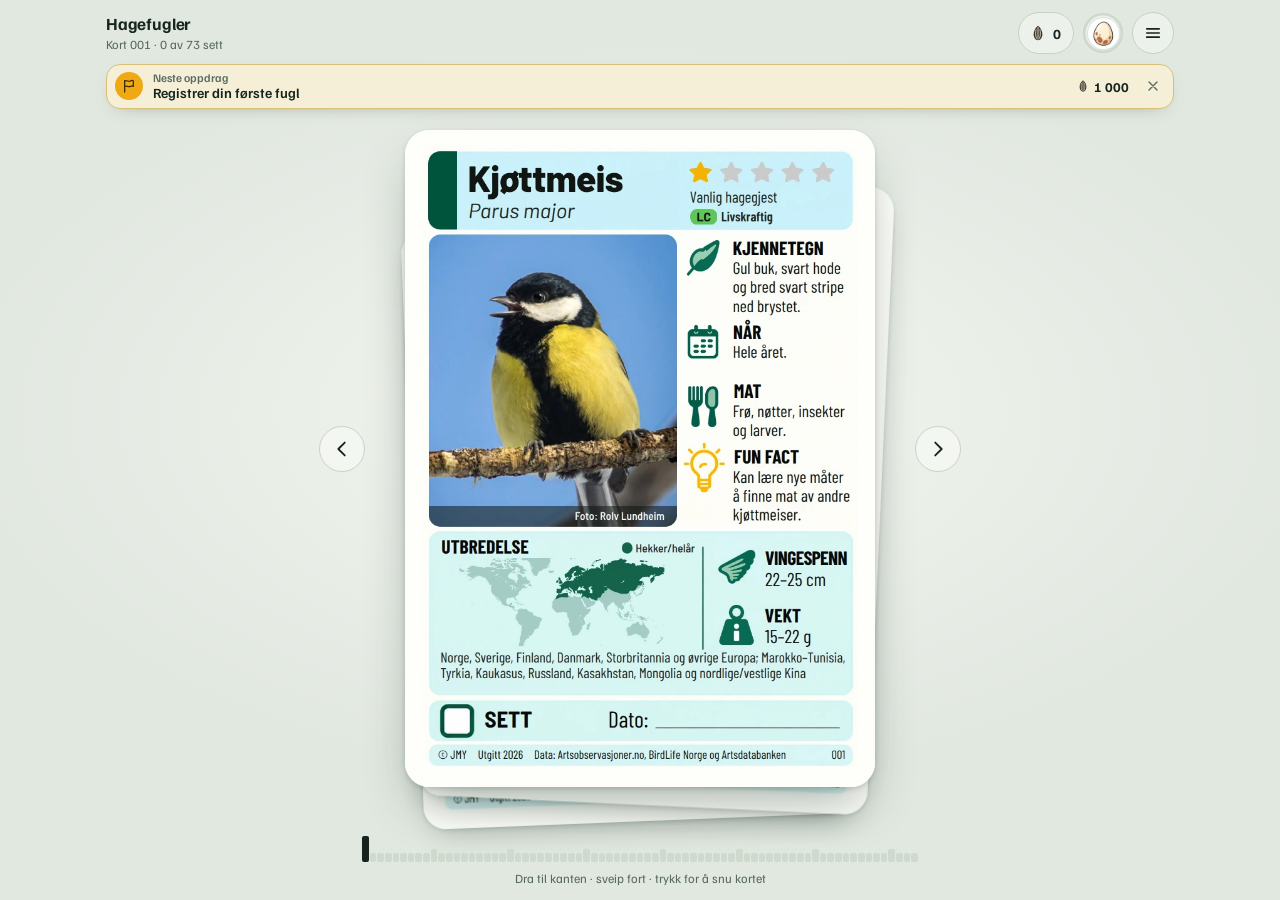
==== commit 4565a129: "Appen: «Mange nye arter i dag» med flytting til livslisten (play-1.0.0-a247bf0c4d) Ved 10 nye arter " ====
--- a/app/index.html
+++ b/app/index.html
@@ -3062,7 +3062,7 @@
   const for_ = opptjent(), f0 = froFor();
   froFrys();
   Store.put(c.key, [d]);
-  if (!c.bonus) sjekkTempo();
+  if (!c.bonus && d === todayISO()) sjekkTempo(c);
   haptic(12);
   const n = seenCount();
   const msg = c.bonus ? `${c.navn}! Dyrekortet er sett for første gang.`
@@ -3072,22 +3072,53 @@
   si(msg + froTekst(f0) + nyheter(for_));
   froEffekt(c, f0, d);
 }
-/* 15 new species within an hour (with SETT; not from a count): a warning that names with unusually many seeds in a
-   short time are marked on the board. Once a day */
-function sjekkTempo() {
-  const k = brukerNokkel('fuglekort:nye-tider'), na = Date.now();
-  let t = []; try { t = JSON.parse(lsGet(k) || '[]'); } catch (e) {}
-  t = (Array.isArray(t) ? t : []).filter(x => na - x < 3600000); t.push(na); lsSet(k, JSON.stringify(t.slice(-40)));
+/* 10 new species with SETT on the same day (not from a count; until 15 Nov 2026: 15 within an hour): perhaps birds seen
+   before the app. Once a day «Mange nye arter i dag»: such birds belong in Livslisten (no seeds), and «Flytt dem til
+   livslisten» moves today's new ones there (seen before; today's registration and its seeds go). «Jeg har sett dem i
+   dag» keeps them. Kept per user and day (fuglekort:nye-idag) */
+const NYE_GRENSE = 10, NYE_KEY = () => brukerNokkel('fuglekort:nye-idag');
+function sjekkTempo(c) {
+  const d = todayISO();
+  let v = null; try { v = JSON.parse(lsGet(NYE_KEY()) || 'null'); } catch (e) {}
+  if (!v || v.dag !== d || !Array.isArray(v.arter)) v = { dag: d, arter: [] };
+  if (!v.arter.includes(c.key)) v.arter.push(c.key);
+  lsSet(NYE_KEY(), JSON.stringify(v));
   const vk = brukerNokkel('fuglekort:tempo-varslet');
-  if (t.length >= 15 && lsGet(vk) !== todayISO()) { lsSet(vk, todayISO()); visTempoVarsel(); }
+  if (dagensNye().length >= NYE_GRENSE && lsGet(vk) !== d) { lsSet(vk, d); setTimeout(visTempoVarsel, 1800); }   // after the seeds have flown
+}
+/* the new ones of today with SETT that still have today as their only day */
+function dagensNye() {
+  let v = null; try { v = JSON.parse(lsGet(NYE_KEY()) || 'null'); } catch (e) {}
+  const d = todayISO();
+  return v && v.dag === d && Array.isArray(v.arter)
+    ? v.arter.filter(k => BY_KEY[k] != null && !CARDS[BY_KEY[k]].bonus && Store.days(k).length === 1 && Store.days(k)[0] === d) : [];
 }
 function visTempoVarsel(forsok = 0) {
   const opptatt = dlgApen || festAapen || festKo.length || froVent.length || openSheet || !$('#festVent').hidden;
   if (opptatt) { if (forsok < 240) setTimeout(() => visTempoVarsel(forsok + 1), 500); return; }
+  const arter = dagensNye(); if (arter.length < NYE_GRENSE) return;
+  const navn = arter.map(k => CARDS[BY_KEY[k]].navn).sort(kol.compare);
   sporsmal({
-    tittel: 'Mange nye arter på kort tid',
-    tekst: `<p>Du har registrert mange nye arter den siste timen. Registrer bare fugler du har sett selv i dag.</p><p>${enkel ? 'Brukere som registrerer uvanlig mange arter på kort tid, blir merket på ledertavlen.' : 'Brukere som får uvanlig mange frø på kort tid, blir merket på ledertavlen og kan ikke vinne premier.'}</p>`,
-    knapper: [{ tekst: 'Forstått', pri: true }],
+    tittel: 'Mange nye arter i dag',
+    tekst: `<p>Du har registrert ${arter.length} nye arter i dag. SETT er for fugler du ser i dag.</p>
+      <p>Fugler du har sett før du begynte med appen, hører hjemme i livslisten. ${enkel ? 'Der kommer de med på listen din.' : 'De gir ingen frø der, men kommer med på listen din.'}</p>
+      <p class="pb-merk">${esc(navn.join(', '))}</p>
+      ${deler() ? '<p class="pb-merk">Brukere som registrerer uvanlig mange arter på kort tid, blir merket og tatt bort fra den åpne ledertavla til det er sjekket.</p>' : ''}`,
+    knapper: [{ tekst: 'Flytt dem til livslisten', pri: true, fn: flyttTilLivslisten }, { tekst: 'Jeg har sett dem i dag' }],
+  });
+}
+/* today's new ones: seen before (no year) on the life list, and today's registration taken away (with its seeds) */
+function flyttTilLivslisten() {
+  const arter = dagensNye(); if (!arter.length) return;
+  ForSett.leggTil(arter.map(key => ({ key, aar: null })));
+  arter.forEach(k => Store.put(k, []));
+  lsDel(NYE_KEY());
+  if (deler()) planleggSending(800);
+  si(`${flertall(arter.length, 'art', 'arter')} flyttet til livslisten.`);
+  sporsmal({
+    tittel: 'Flyttet til livslisten',
+    tekst: `<p>${flertall(arter.length, 'art', 'arter')} står nå som sett før på livslisten din, og registreringen i dag er tatt bort. Du kan legge til året under Livslisten i menyen.</p>`,
+    knapper: [{ tekst: 'OK', pri: true }],
   });
 }
 /* × on the back: asked first, since the day and its seeds go */
@@ -5369,7 +5400,7 @@
    postcode is optional and only for statistics. Turning sharing off or «Slett meg» deletes the anonymous user in
    Supabase, and with it everything shared (on delete cascade). The tables: supabase/fuglekort.sql */
 const SUPA = { url: 'https://qfustbltxgbpwsntcrpd.supabase.co', key: 'sb_publishable_tQmgTjIyvYtMLJRL3o2Vaw_o2sYYpYt' };
-const APPVERSJON = 'play-1.0.0-ff01dc616c';
+const APPVERSJON = 'play-1.0.0-a247bf0c4d';
 const DK = k => brukerNokkel('fuglekort:' + k);            // everything here belongs to the person using the app
 const visArter = () => lsGet(DK('vis-arter')) !== 'nei';    // the species on my profile on the board (else the number only)
 const lsDel = k => { try { localStorage.removeItem(k); } catch (e) {} };
@@ -5813,7 +5844,7 @@
   const megRad = arter ? { ...o, n: (c && c.meg) || (per ? 0 : o.arter), merket: !!lsGet(DK('merket')) }
     : per ? { ...o, fro: (c && c.meg) || 0, merket: !!lsGet(DK('merket')) } : { ...o, merket: !!lsGet(DK('merket')) };
   const melding = lsJson(DK('navn-melding'), null);
-  const varsel = [lsGet(DK('merket')) ? '<div class="tv-varsel" role="status">Du er merket på ledertavlen fordi du har fått uvanlig mange frø eller registrert uvanlig mange arter på kort tid. Merket blir stående til det er sjekket, og imens kan du ikke vinne premier.</div>' : '',
+  const varsel = [lsGet(DK('merket')) ? '<div class="tv-varsel" role="status">Du er merket fordi du har fått uvanlig mange frø eller registrert uvanlig mange arter på kort tid. Til det er sjekket, ser bare du deg selv på den åpne ledertavla (gruppene dine ser deg fortsatt), og du kan ikke vinne premier. Fugler du så før du begynte med appen, hører hjemme i livslisten.</div>' : '',
     navnStengt() ? `<div class="tv-varsel" role="status">Navnet «${esc(mittNavn())}» kan ikke brukes på ledertavlen, fordi det er rapportert eller ikke tillatt. Til du velger et nytt, står du som «Fuglevenn».<button class="btn" data-bytt-navn>Velg nytt navn</button></div>`
     : melding ? `<div class="tv-varsel" role="status">«${esc(melding.fra)}» var tatt, så nå heter du «${esc(melding.til)}». Du kan bytte navn når du vil.<button class="textbtn" data-lukk-melding>OK</button></div>` : ''].join('');
   const mine = arter ? (per ? `${flertall((c && c.meg) || 0, 'art', 'arter')} ${DENNE[hva]}` : flertall(o.arter, 'art', 'arter'))
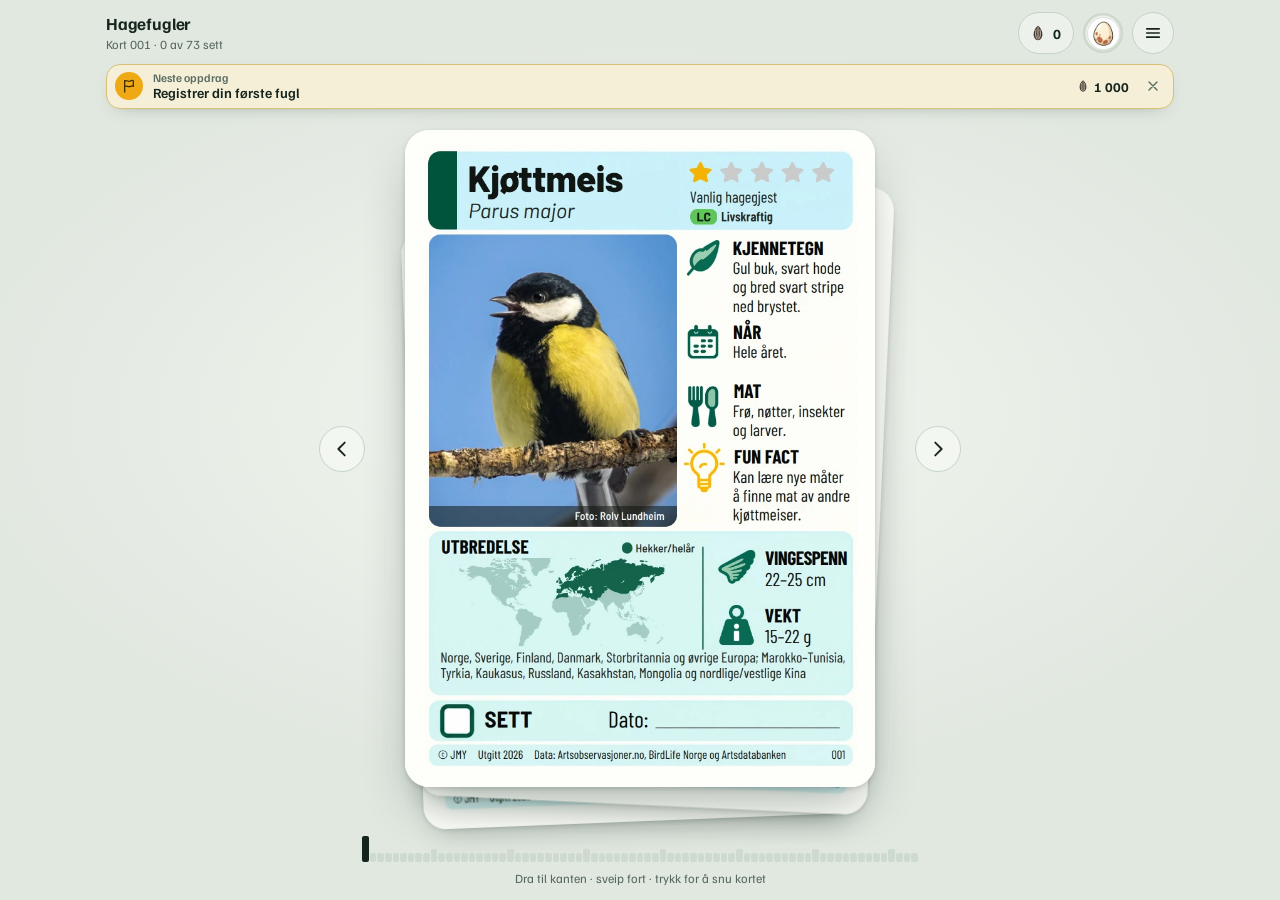
==== commit 83ae5672: "Appen: egne arter i tellingen, og personvern (play-1.0.0-428a504665) Arter som ikke er i kortstokken" ====
--- a/app/index.html
+++ b/app/index.html
@@ -1121,6 +1121,14 @@
 .tl-go .ph{width:40px;height:40px;border-radius:10px;flex-shrink:0}
 .tl-go .ph.ekorn{display:grid;place-items:center;background:var(--surface-2);color:var(--muted)}
 .tl-go .ph.ekorn svg{width:22px;height:22px}
+/* own species in Telleliste (not in the deck): × takes one away; adding one at the bottom */
+.tl-fjern{flex-shrink:0;width:36px;height:36px;border:0;border-radius:50%;background:none;color:var(--muted);font-size:22px;line-height:1;cursor:pointer}
+.tl-fjern:hover{background:var(--surface-2);color:var(--ink)}
+.tliste li.tl-ny{display:grid;gap:8px;padding:14px 8px 4px}
+.tliste li.tl-ny .btn{width:100%}
+.tl-tom{margin:0;color:var(--muted);font-size:14.5px}
+.egen-felt{display:grid;gap:6px;margin:12px 0 0;font-size:14px;font-weight:600;color:var(--ink)}
+.sum-h{margin:20px 0 0;font-size:13px;font-weight:700;letter-spacing:.06em;text-transform:uppercase;color:var(--muted)}
 .tl-go span:last-child{min-width:0;display:grid}
 .tl-go b{font-weight:600;font-size:15.5px;white-space:nowrap;overflow:hidden;text-overflow:ellipsis}
 .tl-go small{font-size:12px;color:var(--muted)}
@@ -2169,6 +2177,12 @@
 const ALIAS = Object.fromEntries(EKSTRA_ALLE.filter(e => BY_KEY[e.art] != null).map(e => [e.key, e.art]));
 const EKSTRA = EKSTRA_ALLE.filter(e => !ALIAS[e.key]);
 const NAVN = Object.fromEntries([...CARDS.map(c => [c.key, c.navn]), ...EKSTRA.map(e => [e.key, e.navn])]);
+/* a species name typed in (not in the deck): spaces tidied, 2–40 characters, a capital first letter */
+const EGNE_MAKS = 30;
+function egetNavn(t) {
+  const n = String(t || '').replace(/\s+/g, ' ').trim().slice(0, 40);
+  return n.length >= 2 ? n.charAt(0).toLocaleUpperCase('nb') + n.slice(1) : null;
+}
 function tellinger(raw) {
   const out = {};
   Object.keys(raw || {}).forEach(id => {
@@ -2176,13 +2190,18 @@
     if (!v || !/^t\d+$/.test(id) || !Number.isFinite(v.start)) return;
     const arter = {};
     Object.keys(v.arter || {}).forEach(k0 => { const k = ALIAS[k0] || k0, n = Math.floor(+v.arter[k0]); if (NAVN[k] && n > 0) arter[k] = Math.max(arter[k] || 0, Math.min(n, 9999)); });
-    out[id] = { start: v.start, slutt: Number.isFinite(v.slutt) && v.slutt > 0 ? v.slutt : 0, omrade: String(v.omrade || '').slice(0, 80), arter, ts: v.ts || 0 };
+    const egne = {};                                             // own species (16 Nov 2026): name → the highest number; 0 while counting
+    Object.keys(v.egne && typeof v.egne === 'object' ? v.egne : {}).forEach(n0 => {
+      const n = egetNavn(n0), a = Math.floor(+v.egne[n0]);
+      if (n && a >= 0 && Object.keys(egne).length < EGNE_MAKS) egne[n] = Math.max(egne[n] || 0, Math.min(a, 9999));
+    });
+    out[id] = { start: v.start, slutt: Number.isFinite(v.slutt) && v.slutt > 0 ? v.slutt : 0, omrade: String(v.omrade || '').slice(0, 80), arter, egne, ts: v.ts || 0 };
   });
   return out;
 }
 /* a garden bird count that counts (Tellekorps, the task, the seeds): finished, at least an hour, at least one species;
    Tellekorps and the task also in Hagefugltellingen's weekend (tellingBelonning) */
-const godTelling = v => !!v && v.slutt > 0 && v.slutt - v.start >= 3600000 && Object.values(v.arter || {}).some(n => n > 0);
+const godTelling = v => !!v && v.slutt > 0 && v.slutt - v.start >= 3600000 && [...Object.values(v.arter || {}), ...Object.values(v.egne || {})].some(n => n > 0);
 /* Hagefugltellingen (BirdLife Norge): the last weekend of January, Saturday and Sunday. TELLEHELG holds the Saturday
    for a year BirdLife chooses another weekend (e.g. { 2031: '2031-01-25' }). fra–til in local time, til = Monday 00:00 */
 const TELLEHELG = {};
@@ -2222,14 +2241,15 @@
 }
 const Tell = Object.assign(samling({
   col: 'tellinger', key: 'hagefugler:tellinger:v1', norm: tellinger, hva: 'Tellingen',
-  toDoc: (id, v) => ({ start: v.start, slutt: v.slutt, omrade: v.omrade, arter: v.arter, ts: v.ts }),
+  toDoc: (id, v) => ({ start: v.start, slutt: v.slutt, omrade: v.omrade, arter: v.arter, egne: v.egne || {}, ts: v.ts }),
 }), {
-  // data: "t1790700000000" -> { start, slutt (0 while counting), omrade, arter: { "parus-major": 4, "ekorn": 1 }, ts }
+  // data: "t1790700000000" -> { start, slutt (0 while counting), omrade, arter: { "parus-major": 4, "ekorn": 1 },
+  //   egne: { "Sidensvans": 12 } (species typed in, not in the deck), ts }
   aktivId() { return Object.keys(this.data).filter(id => !this.data[id].slutt).sort((a, b) => this.data[b].start - this.data[a].start)[0] || null; },
   aktiv() { const id = this.aktivId(); return id ? this.data[id] : null; },
   ferdige() { return Object.keys(this.data).filter(id => this.data[id].slutt).sort((a, b) => this.data[b].start - this.data[a].start); },
   lagre(id) { this.data[id].ts = Date.now(); this.saveLocal(); this.emit(); this.push(id); },
-  start(omrade) { const t = Date.now(), id = 't' + t; this.data[id] = { start: t, slutt: 0, omrade, arter: {}, ts: t }; this.lagre(id); return id; },
+  start(omrade) { const t = Date.now(), id = 't' + t; this.data[id] = { start: t, slutt: 0, omrade, arter: {}, egne: {}, ts: t }; this.lagre(id); return id; },
   antall(key) { const a = this.aktiv(); return a ? a.arter[key] || 0 : 0; },
   settAntall(key, n) {
     const id = this.aktivId(); if (!id) return;
@@ -2239,7 +2259,20 @@
     if (n) a.arter[key] = n; else delete a.arter[key];
     this.lagre(id);
   },
-  avslutt() { const id = this.aktivId(); if (!id) return null; this.data[id].slutt = Date.now(); this.lagre(id); return id; },
+  /* own species: the number (null takes it away) */
+  egne() { const a = this.aktiv(); return a ? a.egne || {} : {}; },
+  settEgen(navn, n) {
+    const id = this.aktivId(); if (!id) return;
+    const a = this.data[id], e = a.egne || (a.egne = {});
+    if (n === null) { if (!(navn in e)) return; delete e[navn]; }
+    else { n = Math.max(0, Math.min(9999, Math.floor(+n) || 0)); if (e[navn] === n) return; e[navn] = n; }
+    this.lagre(id);
+  },
+  avslutt() {
+    const id = this.aktivId(); if (!id) return null;
+    const e = this.data[id].egne || {}; Object.keys(e).forEach(k => { if (!e[k]) delete e[k]; });   // an own species left at 0 goes
+    this.data[id].slutt = Date.now(); this.lagre(id); return id;
+  },
   slett(id) { const v = this.data[id]; delete this.data[id]; this.saveLocal(); this.emit(); this.push(id); return v; },
   gjenopprett(id, v) { this.data[id] = v; this.lagre(id); },
 });
@@ -3892,7 +3925,8 @@
 const stor = t => t.charAt(0).toUpperCase() + t.slice(1);
 const flertall = (n, en, flere) => `${n} ${n === 1 ? en : flere}`;
 const EKORN_SVG = '<svg viewBox="0 0 24 24" fill="none" stroke="currentColor" stroke-width="1.8" stroke-linecap="round" stroke-linejoin="round" aria-hidden="true"><path d="M8 9.5c0-3 2-5 4-5s4 2 4 5v1H8z"/><path d="M8.5 10.5c0 4.5 1.5 8 3.5 9 2-1 3.5-4.5 3.5-9"/><path d="M12 4.5V3"/></svg>';
-const sumAv = v => { const ks = Object.keys(v.arter); return { arter: ks.length, ind: ks.reduce((a, k) => a + v.arter[k], 0) }; };
+const egneAv = v => Object.keys(v.egne || {}).filter(k => v.egne[k] > 0).map(navn => ({ navn, n: v.egne[navn] })).sort((a, b) => kol.compare(a.navn, b.navn));
+const sumAv = v => { const ks = Object.keys(v.arter), e = egneAv(v); return { arter: ks.length + e.length, ind: ks.reduce((a, k) => a + v.arter[k], 0) + e.reduce((a, r) => a + r.n, 0) }; };
 const sorterte = v => Object.keys(v.arter).map(k => ({ k, navn: NAVN[k], n: v.arter[k] })).sort((a, b) => kol.compare(a.navn, b.navn));
 
 let tellTimer = 0, timeVarslet = false;
@@ -4014,33 +4048,97 @@
   const rader = [...kort.filter(r => forst(CARDS[r.i])).map(r => erApen(CARDS[r.i]) ? r : { ...r, i: null }), ...EKSTRA.map(e => ({ key: e.key, navn: e.navn, i: null })),
     ...kort.filter(r => !CARDS[r.i].bonus && !CARDS[r.i].ute)]
     .filter(r => !q || norm(r.navn).s.includes(q));
-  if (!rader.length) { tlisteEl.innerHTML = `<li class="empty">Ingen art passer til «${esc(lq.value)}».</li>`; return; }
-  tlisteEl.innerHTML = rader.map(r => {
+  // own species (not in the deck) on top; at the bottom a way to add one, with what is typed in the search
+  const egne = Object.keys(Tell.egne()).filter(n => !q || norm(n).s.includes(q)).sort(kol.compare);
+  const sokt = lq.value.trim(), treff = sokt && (kjentArt(sokt) || Object.keys(Tell.egne()).some(n => norm(n).s === norm(sokt).s));
+  const ny = `<li class="tl-ny">${!rader.length && !egne.length ? `<p class="tl-tom">Ingen art i kortstokken passer til «${esc(sokt)}».</p>` : ''}<button class="btn" data-ny-egen="${sokt && !treff ? esc(sokt) : ''}">${sokt && !treff ? `Legg til «${esc(egetNavn(sokt) || sokt)}»` : 'Legg til en art som ikke er i kortstokken'}</button></li>`;
+  const egneHtml = egne.map(navn => {
+    const n = Tell.egne()[navn];
+    return `<li class="${n ? 'har' : ''} tl-egen" data-egen="${esc(navn)}">
+      <div class="tl-go"><span class="ph ekorn" aria-hidden="true">${EGEN_SVG}</span><span><b>${esc(navn)}</b><small>Ikke i kortstokken</small></span></div>
+      <div class="step sm"><button class="st-btn" data-d="-1" aria-label="En færre ${esc(navn)}">−</button><input type="number" inputmode="numeric" min="0" max="9999" enterkeyhint="done" value="${n}" aria-label="Flest samtidig av ${esc(navn)}"><button class="st-btn plus" data-d="1" aria-label="En til ${esc(navn)}">+</button></div>
+      <button class="tl-fjern" data-fjern-egen aria-label="Fjern ${esc(navn)} fra tellingen">×</button>
+    </li>`;
+  }).join('');
+  if (!rader.length) { tlisteEl.innerHTML = egneHtml + ny; return; }
+  tlisteEl.innerHTML = egneHtml + rader.map(r => {
     const n = Tell.antall(r.key), fugl = r.i != null;
     const inn = `${fugl ? miniatyr(CARDS[r.i], r.i) : `<span class="ph ekorn" aria-hidden="true">${EKORN_SVG}</span>`}<span><b>${esc(r.navn)}</b><small>${fugl ? `${CARDS[r.i].bonus ? 'Dyrekort · ' : ''}${esc(RAR[CARDS[r.i].stjerner])}` : 'Med i skjemaet'}</small></span>`;
     return `<li class="${n ? 'har' : ''}" data-k="${r.key}">
       ${fugl ? `<button class="tl-go" data-go="${r.i}" aria-label="Vis kortet for ${esc(r.navn)}">${inn}</button>` : `<div class="tl-go">${inn}</div>`}
       <div class="step sm"><button class="st-btn" data-d="-1" aria-label="En færre ${esc(r.navn)}">−</button><input type="number" inputmode="numeric" min="0" max="9999" enterkeyhint="done" value="${n}" aria-label="Flest samtidig av ${esc(r.navn)}"><button class="st-btn plus" data-d="1" aria-label="En til ${esc(r.navn)}">+</button></div>
     </li>`;
-  }).join('');
+  }).join('') + ny;
 }
 function oppdaterListe() {
-  tlisteEl.querySelectorAll('li[data-k]').forEach(li => {
-    const n = Tell.antall(li.dataset.k), inp = li.querySelector('input');
+  const egne = Tell.egne();
+  if (Object.keys(egne).length !== tlisteEl.querySelectorAll('li[data-egen]').length) { renderListe(); return; }   // one added or taken away
+  tlisteEl.querySelectorAll('li[data-k], li[data-egen]').forEach(li => {
+    const n = li.dataset.k ? Tell.antall(li.dataset.k) : egne[li.dataset.egen] || 0, inp = li.querySelector('input');
     li.classList.toggle('har', n > 0);
     if (document.activeElement !== inp) inp.value = n;
   });
 }
 tlisteEl.addEventListener('click', e => {
+  const ny = e.target.closest('[data-ny-egen]');
+  if (ny) { leggTilEgen(ny.dataset.nyEgen); return; }
+  const egen = e.target.closest('li[data-egen]');
+  if (egen && e.target.closest('[data-fjern-egen]')) { const navn = egen.dataset.egen; Tell.settEgen(navn, null); si(`${navn} er fjernet fra tellingen.`); lq.focus(); return; }
   const b = e.target.closest('[data-d]');
+  if (b && egen) { const navn = egen.dataset.egen, n = Math.max(0, (Tell.egne()[navn] || 0) + +b.dataset.d); Tell.settEgen(navn, n); egen.querySelector('input').value = n; egen.classList.toggle('har', n > 0); return; }
   if (b) { endreAntall(b.closest('li').dataset.k, +b.dataset.d); return; }
   const g = e.target.closest('[data-go]');
   if (g) { closeSheets(true); jump(+g.dataset.go); }
 });
-tlisteEl.addEventListener('change', e => { const inp = e.target.closest('input'); if (inp) Tell.settAntall(inp.closest('li').dataset.k, inp.value); });
+tlisteEl.addEventListener('change', e => {
+  const inp = e.target.closest('input'); if (!inp) return;
+  const li = inp.closest('li');
+  if (li.dataset.egen) Tell.settEgen(li.dataset.egen, inp.value); else Tell.settAntall(li.dataset.k, inp.value);
+});
 tlisteEl.addEventListener('focusin', e => { if (e.target.matches('input')) e.target.select(); });
 tlisteEl.addEventListener('keydown', e => { if (e.key === 'Enter' && e.target.matches('input')) e.target.blur(); });
 lq.addEventListener('input', renderListe);
+/* a species not in the deck: the name and the number, in the question box. A name that is in the deck (or Ekorn) is
+   that species instead; the same name again is the same row (the higher number); at most EGNE_MAKS in a count */
+const EGEN_SVG = '<svg viewBox="0 0 24 24" fill="none" stroke="currentColor" stroke-width="1.8" stroke-linecap="round" stroke-linejoin="round" aria-hidden="true"><path d="M4 15c2.5 0 4-1.2 5-3.5C10.2 8.6 12 7 14.5 7c2 0 3.5 1.3 3.5 3.2 0 .6-.1 1.1-.4 1.6L21 13l-3.6.4c-1 2.6-3.6 4.6-7.4 4.6H5"/><path d="M15 9.8h.01"/></svg>';
+function kjentArt(t) {
+  const q = norm(String(t || '').trim()).s; if (!q) return null;
+  const r = [...CARDS.filter(c => !c.ute && (!c.bonus || Object.values(ALIAS).includes(c.key))).map(c => [c.key, c.navn]), ...EKSTRA.map(e => [e.key, e.navn])].find(([, n]) => norm(n).s === q);
+  return r ? r[0] : null;
+}
+function leggTilEgen(forslag = '') {
+  sporsmal({
+    tittel: 'Art som ikke er i kortstokken',
+    tekst: `<label class="egen-felt">Navn<input class="felt-inp navn-inp" id="egNavn" value="${esc(forslag)}" maxlength="40" autocomplete="off" autocapitalize="sentences" enterkeyhint="next"></label>
+      <label class="egen-felt">Flest samtidig<input class="felt-inp" id="egAntall" type="number" inputmode="numeric" min="0" max="9999" value="1" enterkeyhint="done"></label>
+      <p class="navn-feil" id="egFeil" role="alert"></p>
+      <p class="cap">Kommer med i tellingen og oppsummeringen, men ikke i kortstokken eller livslisten.</p>`,
+    knapper: [{ tekst: 'Legg til', pri: true, sjekk: lagreEgen }, { tekst: 'Avbryt' }],
+  });
+  setTimeout(() => { const f = $('#egNavn'); if (f) { f.focus(); f.select(); } }, 60);
+}
+function lagreEgen() {
+  const navn = egetNavn($('#egNavn').value), n = Math.max(0, Math.min(9999, Math.floor(+$('#egAntall').value) || 0)), feil = $('#egFeil');
+  if (!navn) { feil.textContent = 'Skriv navnet på arten.'; $('#egNavn').focus(); return false; }
+  const k = kjentArt(navn);
+  if (k) {                                                   // in the deck: that species, with the higher number
+    if (n > Tell.antall(k)) Tell.settAntall(k, n);
+    setTimeout(() => { lq.value = NAVN[k]; renderListe(); const i = tlisteEl.querySelector(`li[data-k="${k}"] input`); if (i) i.focus(); }, 0);
+    si(`${NAVN[k]} er i kortstokken, og telles der.`); return true;
+  }
+  const egne = Tell.egne(), finnes = Object.keys(egne).find(x => norm(x).s === norm(navn).s);
+  if (!finnes && Object.keys(egne).length >= EGNE_MAKS) { feil.textContent = `Du kan ha høyst ${EGNE_MAKS} egne arter i en telling.`; return false; }
+  const brukt = finnes || navn;
+  Tell.settEgen(brukt, Math.max(n, egne[brukt] || 0));
+  setTimeout(() => { lq.value = ''; renderListe(); const li = [...tlisteEl.querySelectorAll('li[data-egen]')].find(x => x.dataset.egen === brukt); const i = li && li.querySelector('input'); if (i) i.focus(); }, 0);
+  si(`${brukt} er lagt til i tellingen.`);
+  return true;
+}
+$('#dlg').addEventListener('keydown', e => {                   // Enter in the name goes on to the number; in the number, adds
+  if (e.key !== 'Enter') return;
+  if (e.target.id === 'egNavn') { e.preventDefault(); const a = $('#egAntall'); a.focus(); a.select(); }
+  else if (e.target.id === 'egAntall') { e.preventDefault(); $('#dlgKnapper .btn.pri').click(); }
+});
 $('#closeListe').addEventListener('click', () => closeSheets());
 $('#tListe').addEventListener('click', openListe);
 
@@ -4051,7 +4149,7 @@
   const v = Tell.data[sumId];
   if (!v) { if (openSheet === sumSheet) closeSheets(); return; }
   const aktiv = !v.slutt, slutt = v.slutt || Date.now(), ms = slutt - v.start;
-  const { arter, ind } = sumAv(v), rader = sorterte(v);
+  const { arter, ind } = sumAv(v), rader = sorterte(v), egne = egneAv(v), noe = rader.length || egne.length;
   $('#sumTitle').textContent = aktiv ? 'Avslutte tellingen?' : 'Hagefugltelling';
   $('#sumBody').innerHTML = `
     <p class="sum-meta">${stor(datoLang(v.start))}, kl. ${klokke(v.start)}–${aktiv ? 'nå' : klokke(slutt)} (${varighet(ms)})${v.omrade ? `<br>Område: ${esc(v.omrade)}` : ''}</p>
@@ -4060,11 +4158,13 @@
     <div class="sum-tall"><div><b>${arter}</b><span>${arter === 1 ? 'art' : 'arter'}</span></div><div><b>${ind}</b><span>${ind === 1 ? 'individ' : 'individer'}</span></div></div>
     ${rader.length ? `<ul class="skjema">${rader.map(r => `<li><span>${esc(r.navn)}</span><b>${r.n}</b></li>`).join('')}</ul>
       <p class="cap">Samme rekkefølge som skjemaet på Fuglevennen.no, så du kan skrive av rett nedover. Arter som ikke står i skjemaet, legger du til under lista der. Hagefugltellingen arrangeres av BirdLife Norge hvert år siste helga i januar.</p>
-`
-      : `<p class="cap">Ingen arter er talt ennå.</p>`}
+` : ''}
+    ${egne.length ? `<h3 class="sum-h">Ikke i skjemaet</h3><ul class="skjema egne">${egne.map(r => `<li><span>${esc(r.navn)}</span><b>${r.n}</b></li>`).join('')}</ul>
+      <p class="cap">Arter du har skrevet inn selv. Legg dem til under lista på Fuglevennen.no.</p>` : ''}
+    ${noe ? '' : `<p class="cap">Ingen arter er talt ennå.</p>`}
     <div class="row">
-      ${aktiv ? `<button class="btn" id="sumFortsett">Fortsett tellingen</button>${rader.length ? `<button class="btn pri" id="sumAvslutt">Avslutt og lagre</button>` : `<button class="btn" id="sumAvbryt">Avbryt tellingen</button>`}` : ''}
-      ${rader.length ? `<button class="btn" id="sumKopier">Kopier som tekst</button>${navigator.share ? `<button class="btn" id="sumDel">Del</button>` : ''}` : ''}
+      ${aktiv ? `<button class="btn" id="sumFortsett">Fortsett tellingen</button>${noe ? `<button class="btn pri" id="sumAvslutt">Avslutt og lagre</button>` : `<button class="btn" id="sumAvbryt">Avbryt tellingen</button>`}` : ''}
+      ${noe ? `<button class="btn" id="sumKopier">Kopier som tekst</button>${navigator.share ? `<button class="btn" id="sumDel">Del</button>` : ''}` : ''}
       ${aktiv ? '' : `<a class="btn" href="https://www.fuglevennen.no/" target="_blank" rel="noopener">Åpne Fuglevennen.no</a><button class="btn" id="sumSlett">Slett tellingen</button>`}
     </div>
     <div class="restore" id="sumTekstBoks" hidden><textarea id="sumTekst" readonly></textarea></div>`;
@@ -4085,6 +4185,7 @@
   return [`Hagefugltelling ${datoLang(v.start)}, kl. ${klokke(v.start)}–${klokke(slutt)} (${varighet(slutt - v.start)})`,
     ...(v.omrade ? [`Område: ${v.omrade}`] : []), '',
     ...sorterte(v).map(r => `${r.navn}: ${r.n}`), '',
+    ...(egneAv(v).length ? ['Ikke i skjemaet:', ...egneAv(v).map(r => `${r.navn}: ${r.n}`), ''] : []),
     `${flertall(arter, 'art', 'arter')}, ${flertall(ind, 'individ', 'individer')}`].join('\n');
 }
 async function kopierTekst(txt) {
@@ -5400,7 +5501,7 @@
    postcode is optional and only for statistics. Turning sharing off or «Slett meg» deletes the anonymous user in
    Supabase, and with it everything shared (on delete cascade). The tables: supabase/fuglekort.sql */
 const SUPA = { url: 'https://qfustbltxgbpwsntcrpd.supabase.co', key: 'sb_publishable_tQmgTjIyvYtMLJRL3o2Vaw_o2sYYpYt' };
-const APPVERSJON = 'play-1.0.0-a247bf0c4d';
+const APPVERSJON = 'play-1.0.0-428a504665';
 const DK = k => brukerNokkel('fuglekort:' + k);            // everything here belongs to the person using the app
 const visArter = () => lsGet(DK('vis-arter')) !== 'nei';    // the species on my profile on the board (else the number only)
 const lsDel = k => { try { localStorage.removeItem(k); } catch (e) {} };
@@ -5486,7 +5587,7 @@
 }
 const isoTid = ms => new Date(ms).toISOString();
 lagSpeil(Store, 'sett', 'user_id,art', (id, v) => ({ art: id, dager: v.dager }));
-lagSpeil(Tell, 'tellinger', 'user_id,id', (id, v) => ({ id, start: isoTid(v.start), slutt: v.slutt ? isoTid(v.slutt) : null, omrade: v.omrade || null, arter: v.arter }));
+lagSpeil(Tell, 'tellinger', 'user_id,id', (id, v) => ({ id, start: isoTid(v.start), slutt: v.slutt ? isoTid(v.slutt) : null, omrade: v.omrade || null, arter: v.arter, egne: v.egne || {} }));
 lagSpeil(Kjop, 'kjop', 'user_id,id', (id, v) => ({ id, pris: v.pris, dato: v.dato, faktor: v.faktor || null, kort: v.kort || null }));
 
 /* ---- the username: free text with rules, or a suggestion made of a word, a bird and a number («Rask Kjøttmeis 42»).
